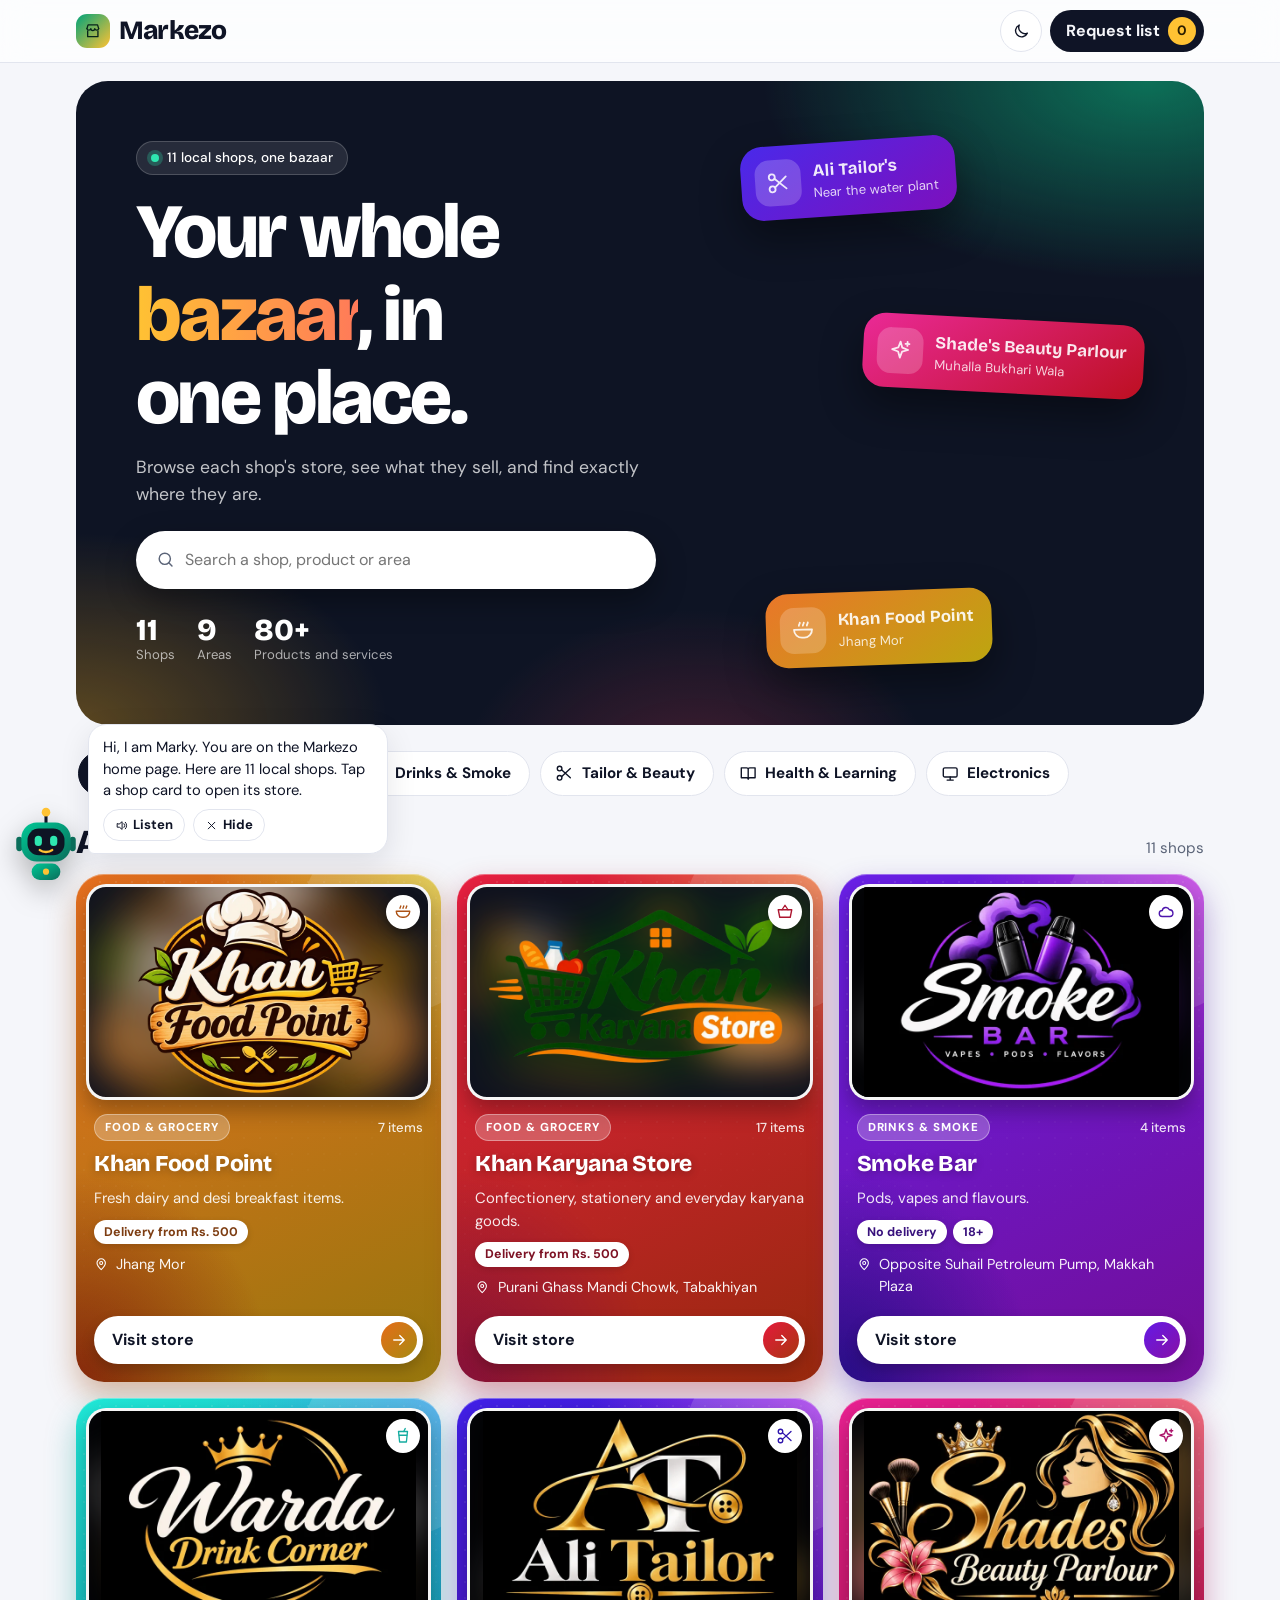
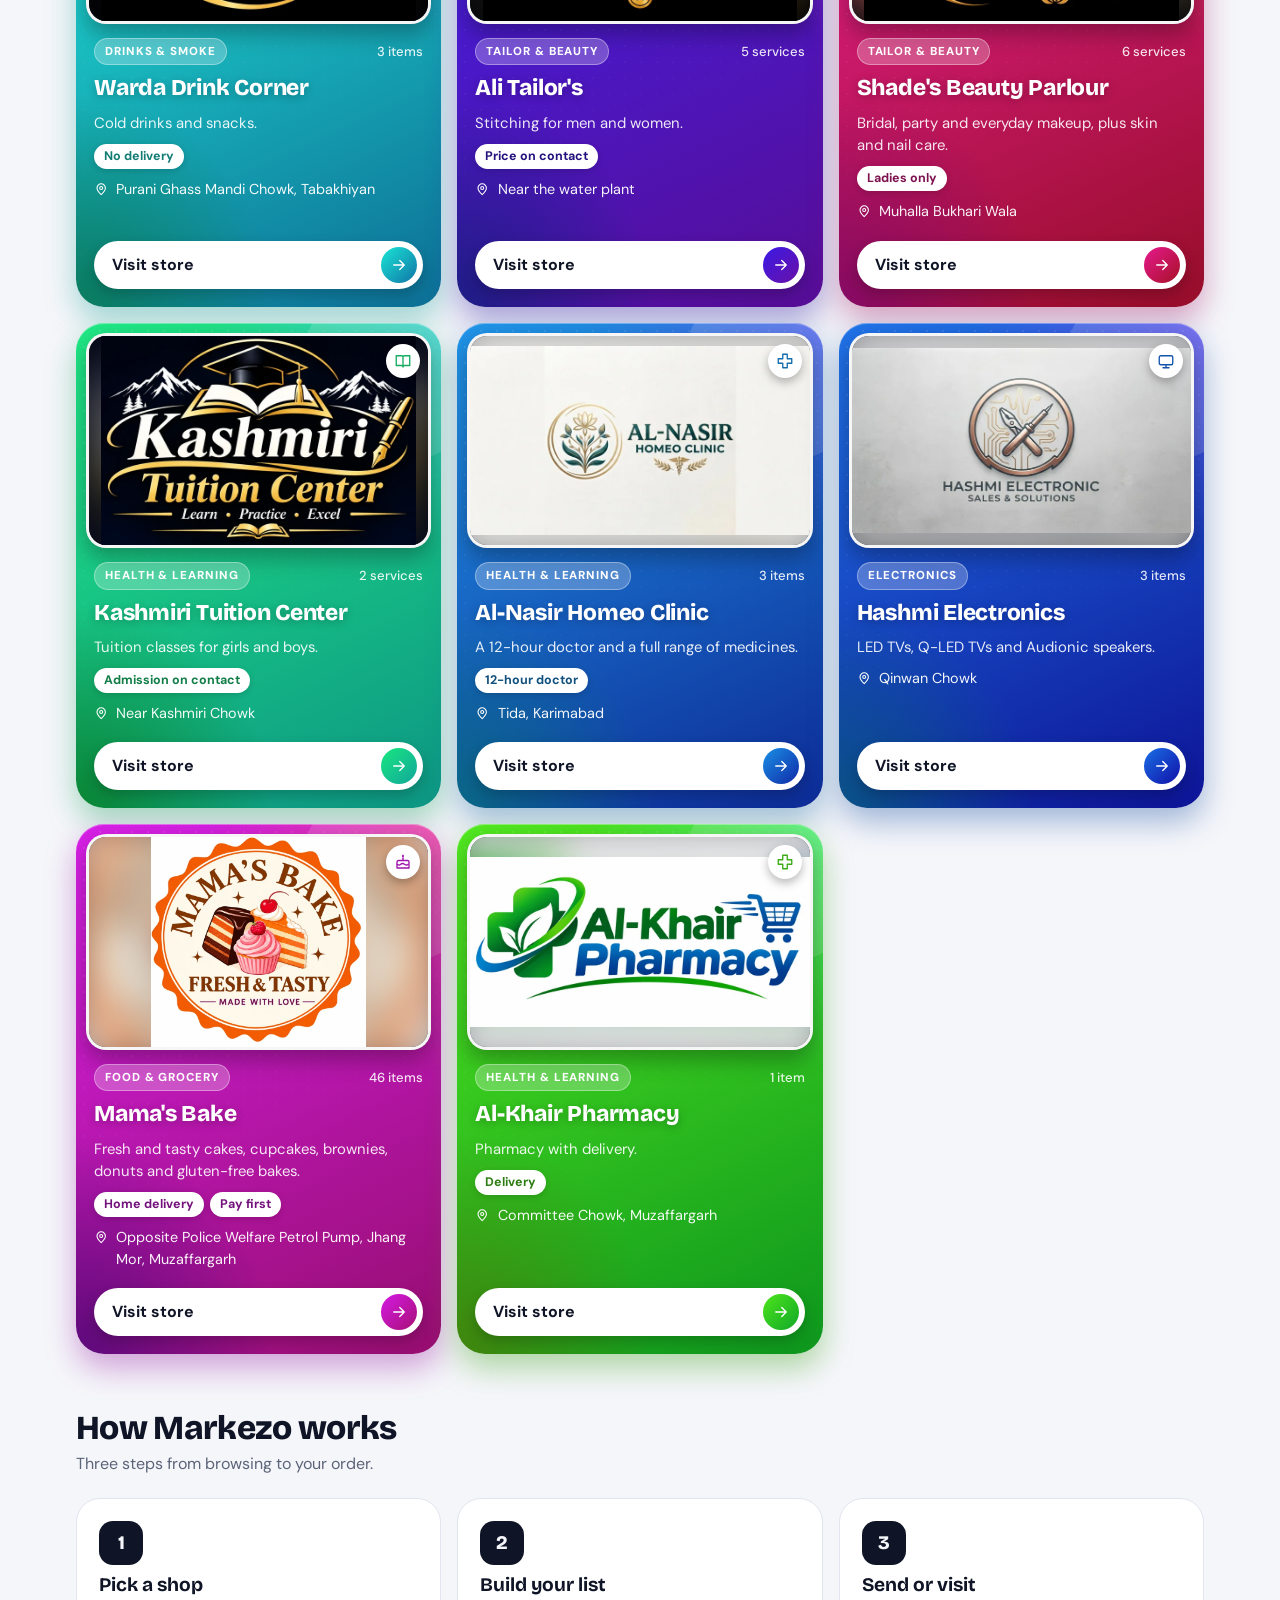
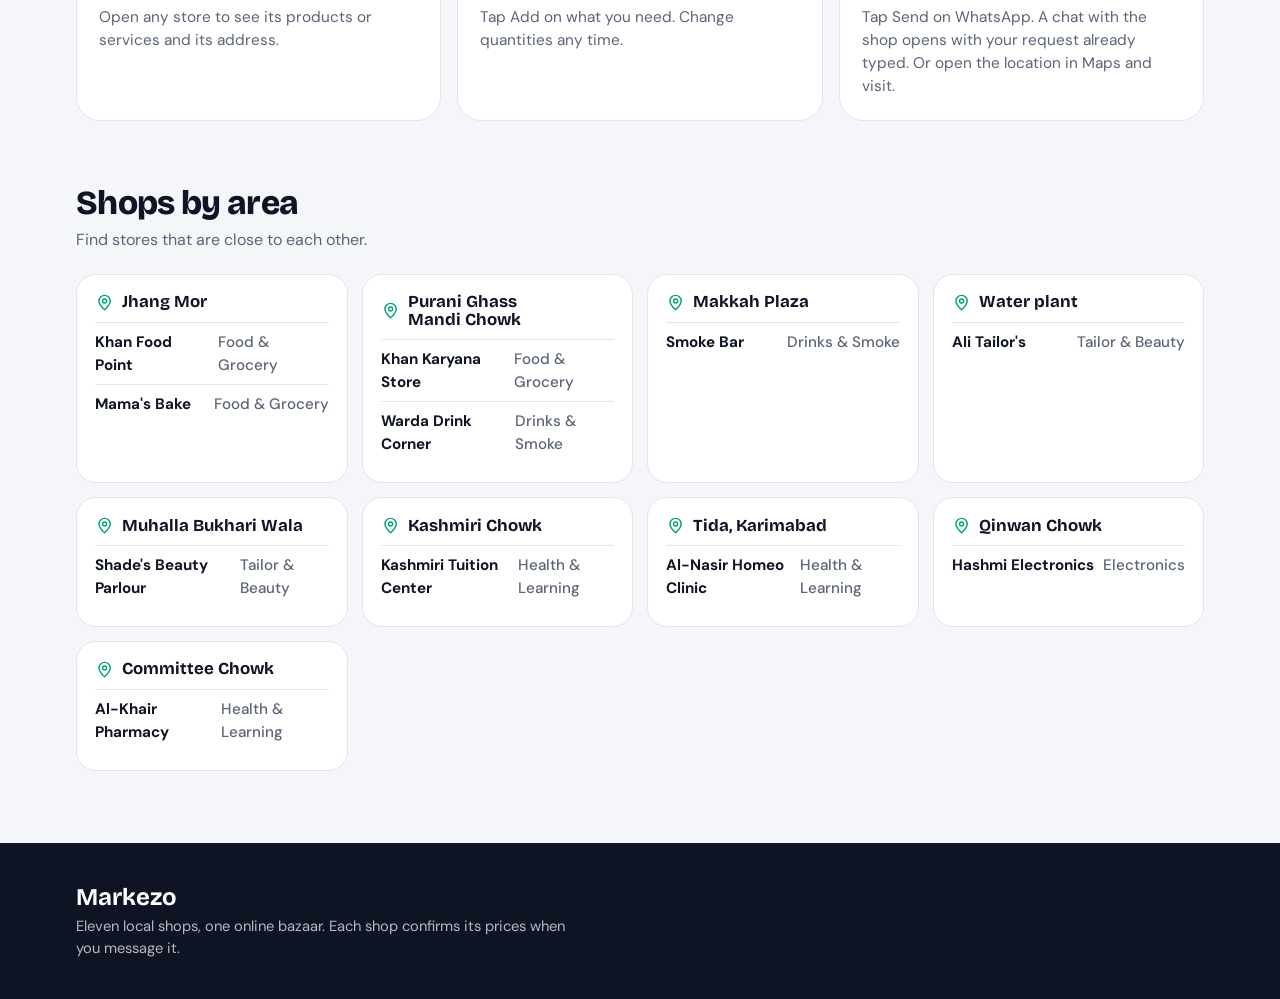
==== index.html @ c8332023 "Add files via upload" ====
<!doctype html>
<html lang="en">
<head>
<meta charset="utf-8">
<meta name="viewport" content="width=device-width, initial-scale=1, viewport-fit=cover">
<title>Markezo</title>
<meta name="description" content="Markezo: eleven local shops in one online bazaar. Browse each store, see products and location, and message the shop on WhatsApp.">
<link rel="icon" href="favicon.svg" type="image/svg+xml">
<link rel="icon" href="favicon-32.png" sizes="32x32" type="image/png">
<link rel="shortcut icon" href="favicon.ico">
<link rel="apple-touch-icon" href="apple-touch-icon.png">
<meta name="theme-color" content="#0E1424">
<link rel="preconnect" href="https://fonts.googleapis.com">
<link rel="preconnect" href="https://fonts.gstatic.com" crossorigin>
<link rel="stylesheet" href="https://fonts.googleapis.com/css2?family=Bricolage+Grotesque:opsz,wght@12..96,500;12..96,700;12..96,800&family=DM+Sans:wght@400;500;700&display=swap">
<link rel="stylesheet" href="style.css">
</head>
<body>
<div class="bar"><div class="wrap">
  <a class="logo" href="#home" aria-label="Markezo home"><span class="mk" id="logoIc"></span>Markezo</a>
  <div class="tools">
    <button class="ibtn" id="themeBtn" type="button" aria-label="Switch light or dark theme"></button>
    <button class="cartbtn" id="cartBtn" type="button" aria-label="Open request list"><span class="t">Request list</span><b id="cartCount">0</b></button>
  </div>
</div></div>

<main id="view"></main>

<footer><div class="wrap"><div><b>Markezo</b><p>Eleven local shops, one online bazaar. Each shop confirms its prices when you message it.</p></div></div></footer>

<button class="fab" id="fab" type="button" hidden>View request list <b id="fabCount">0</b></button>
<div class="toast" id="toast" hidden></div>
<div class="bot" id="bot" role="complementary" aria-label="Marky, the Markezo helper">
  <button class="botface" id="botFace" type="button" aria-label="Show or hide the helper">
    <svg viewBox="0 0 64 76" aria-hidden="true">
      <defs><linearGradient id="botg" x1="0" y1="0" x2="1" y2="1"><stop offset="0" stop-color="#00C896"/><stop offset="1" stop-color="#0B6E5B"/></linearGradient></defs>
      <line x1="32" y1="6" x2="32" y2="16" stroke="#0E1424" stroke-width="3" stroke-linecap="round"/>
      <circle class="bot-led" cx="32" cy="6" r="4.2" fill="#FFC233"/>
      <rect x="3" y="30" width="6" height="14" rx="3" fill="#0B6E5B"/>
      <rect x="55" y="30" width="6" height="14" rx="3" fill="#0B6E5B"/>
      <rect x="8" y="16" width="48" height="38" rx="15" fill="url(#botg)"/>
      <rect x="14" y="22" width="36" height="26" rx="11" fill="#0E1424"/>
      <rect class="bot-eye" x="21" y="29" width="7" height="10" rx="3.5" fill="#2EE6B0"/>
      <rect class="bot-eye" x="36" y="29" width="7" height="10" rx="3.5" fill="#2EE6B0"/>
      <path d="M26 43c3 2.4 9 2.4 12 0" fill="none" stroke="#FFC233" stroke-width="2.4" stroke-linecap="round"/>
      <rect x="18" y="56" width="28" height="16" rx="8" fill="url(#botg)"/>
      <circle cx="32" cy="64" r="3" fill="#FFC233"/>
    </svg>
  </button>
  <div class="bubble" id="botBubble">
    <p id="botText"></p>
    <div class="botacts" id="botActs"></div>
    <div class="botq">
      <div class="botchips" id="botChips"></div>
      <form class="botask" id="botForm"><input id="botQ" type="text" placeholder="Ask Marky a question..." autocomplete="off" enterkeyhint="send" aria-label="Ask Marky a question"><button type="submit">Ask</button></form>
    </div>
    <div class="botbtns"><button id="botListen" type="button" aria-label="Read this aloud"></button><button id="botHide" type="button" aria-label="Hide the helper"></button></div>
  </div>
</div>
<div id="veil" class="veil" hidden></div>
<aside id="panel" class="panel" hidden aria-label="Request list">
  <header><h2>Request list</h2><button class="ibtn" id="closeCart" type="button" aria-label="Close"></button></header>
  <p class="hint">Tap Send on WhatsApp to open a chat with the shop. Your request is already typed in the message.</p>
  <div class="list2" id="cartBody"></div>
</aside>

<script src="script.js"></script>
</body>
</html>
---- style.css ----
/* Base reset */
:root{color-scheme:light}
html,body{margin:0}
img{max-width:100%}
[hidden]{display:none!important}
/* Layout: glass top bar, dark hero panel with floating shop cards, icon category pills, bento grid of colour-coded shops, how-it-works strip, shops-by-area list. Shop pages: gradient banner, product cards, sticky location card with map art. */
:root{
  --bg:#F5F6FA; --surface:#FFFFFF; --fg:#0F1426; --muted:#5B6478; --line:#E2E5EE;
  --accent:#00A37A; --accent-fg:#FFFFFF; --mark:#FFC233; --mark-fg:#2A1E00; --ink:#0E1424;
  --glass:rgba(255,255,255,.72); --b-l:38%; --b-a:.14; --shadow:0 10px 30px rgba(15,20,38,.10);
  --display:"Bricolage Grotesque","Trebuchet MS",system-ui,sans-serif;
  --body:"DM Sans",system-ui,-apple-system,"Segoe UI",sans-serif;
}
@media (prefers-color-scheme: dark){
  :root:not([data-theme="light"]){
    --bg:#0A0F1C; --surface:#131A2C; --fg:#EEF1F8; --muted:#93A0B8; --line:#232C45;
    --accent:#2EE6B0; --accent-fg:#03231A; --glass:rgba(19,26,44,.72); --b-l:72%; --b-a:.2; --shadow:0 10px 30px rgba(0,0,0,.35); color-scheme:dark;
  }
}
:root[data-theme="dark"]{
  --bg:#0A0F1C; --surface:#131A2C; --fg:#EEF1F8; --muted:#93A0B8; --line:#232C45;
  --accent:#2EE6B0; --accent-fg:#03231A; --glass:rgba(19,26,44,.72); --b-l:72%; --b-a:.2; --shadow:0 10px 30px rgba(0,0,0,.35); color-scheme:dark;
}
*{box-sizing:border-box}
body{background:var(--bg);color:var(--fg);font-family:var(--body);font-size:16px;line-height:1.5}
body::before{content:"";position:fixed;inset:0 0 auto;height:env(safe-area-inset-top,0px);background:var(--surface);z-index:60}
a{color:inherit}
button{font:inherit;color:inherit;cursor:pointer}
:focus-visible{outline:3px solid var(--mark);outline-offset:2px}
h1,h2,h3{font-family:var(--display);line-height:1.08;margin:0;text-wrap:balance}
.wrap{max-width:1160px;margin:0 auto;padding-left:max(16px,env(safe-area-inset-left,0px));padding-right:max(16px,env(safe-area-inset-right,0px))}
svg.i{width:1em;height:1em;stroke:currentColor;fill:none;stroke-width:1.8;stroke-linecap:round;stroke-linejoin:round;flex:none}

/* top bar */
.bar{position:sticky;top:env(safe-area-inset-top,0px);z-index:50;background:var(--glass);backdrop-filter:blur(14px);-webkit-backdrop-filter:blur(14px);border-bottom:1px solid var(--line)}
.bar .wrap{display:flex;align-items:center;justify-content:space-between;gap:10px;padding-block:10px}
.logo{font-family:var(--display);font-weight:800;font-size:1.65rem;letter-spacing:-.03em;text-decoration:none;display:flex;align-items:center;gap:9px}
.logo .mk{width:34px;height:34px;border-radius:11px;background:linear-gradient(135deg,var(--accent),var(--mark));display:grid;place-items:center;color:#06231B;font-size:1.1rem}
.tools{display:flex;gap:8px;align-items:center}
.ibtn{width:42px;height:42px;border-radius:50%;border:1px solid var(--line);background:var(--surface);display:grid;place-items:center;font-size:1.15rem}
.cartbtn{display:flex;align-items:center;gap:8px;border:0;background:var(--fg);color:var(--bg);border-radius:999px;padding:0 8px 0 16px;height:42px;font-weight:700}
.cartbtn b{min-width:28px;height:28px;border-radius:99px;background:var(--mark);color:var(--mark-fg);display:inline-grid;place-items:center;font-size:.85rem;padding:0 7px}

/* hero */
.hero{margin-top:18px;border-radius:32px;color:#fff;position:relative;overflow:hidden;
  background:radial-gradient(620px 320px at 95% 0%,hsl(160 90% 42% / .5),transparent 62%),radial-gradient(520px 320px at 0% 100%,hsl(40 100% 55% / .32),transparent 60%),radial-gradient(400px 300px at 55% 110%,hsl(350 90% 60% / .25),transparent 60%),var(--ink);
  display:grid;grid-template-columns:1.15fr .85fr;gap:20px;padding:clamp(26px,5vw,60px)}
.hero>*{min-width:0}
.eyebrow{display:inline-flex;align-items:center;gap:8px;background:rgba(255,255,255,.1);border:1px solid rgba(255,255,255,.18);border-radius:999px;padding:6px 14px;font-size:.85rem;font-weight:500}
.eyebrow i{width:8px;height:8px;border-radius:50%;background:#2EE6B0;box-shadow:0 0 0 4px rgba(46,230,176,.25)}
.hero h1{font-size:clamp(2.5rem,6.4vw,4.8rem);font-weight:800;letter-spacing:-.035em;margin:16px 0 14px}
.hero h1 em{font-style:normal;background:linear-gradient(90deg,#FFC233,#FF7A59);-webkit-background-clip:text;background-clip:text;color:transparent}
.hero p{color:rgba(255,255,255,.75);max-width:44ch;font-size:1.1rem;margin:0 0 24px}
.search{display:flex;align-items:center;gap:10px;background:#fff;color:#0F1426;border-radius:999px;padding:6px 6px 6px 20px;max-width:520px;box-shadow:0 12px 30px rgba(0,0,0,.35)}
.search svg{font-size:1.2rem;color:#5B6478}
.search input{flex:1;min-width:0;border:0;outline:0;font:inherit;background:transparent;color:#0F1426;padding:11px 0}
.search input:focus-visible{outline:none}
.search:focus-within{outline:3px solid var(--mark)}
.stats{display:flex;flex-wrap:wrap;gap:22px;margin-top:26px}
.stats div{display:flex;flex-direction:column}
.stats b{font-family:var(--display);font-size:1.9rem;font-weight:800;line-height:1}
.stats span{font-size:.82rem;color:rgba(255,255,255,.65)}
.stack{position:relative;min-height:300px}
.mini{position:absolute;display:flex;align-items:center;gap:12px;padding:14px 18px 14px 14px;border-radius:22px;color:#fff;text-decoration:none;box-shadow:0 18px 40px rgba(0,0,0,.4);animation:float 6s ease-in-out infinite;width:max-content;max-width:100%}
.mini .ic{width:46px;height:46px;border-radius:14px;background:rgba(255,255,255,.22);display:grid;place-items:center;font-size:1.5rem}
.mini b{display:block;font-family:var(--display);font-size:1.05rem}
.mini span{font-size:.82rem;opacity:.9}
.mini:nth-child(1){top:0;left:4%;transform:rotate(-4deg)}
.mini:nth-child(2){top:34%;right:0;transform:rotate(3deg);animation-delay:-2s}
.mini:nth-child(3){bottom:0;left:10%;transform:rotate(-2deg);animation-delay:-4s}
@keyframes float{50%{translate:0 -10px}}

/* categories */
.cats{display:flex;gap:10px;overflow-x:auto;padding:26px 2px 6px;scrollbar-width:none}
.cats::-webkit-scrollbar{display:none}
.chip{flex:none;display:flex;align-items:center;gap:8px;border:1px solid var(--line);background:var(--surface);border-radius:999px;padding:10px 18px 10px 14px;font-weight:700;font-size:.95rem}
.chip svg{font-size:1.15rem}
.chip[aria-pressed="true"]{background:var(--fg);color:var(--bg);border-color:var(--fg)}
.head{display:flex;align-items:baseline;justify-content:space-between;gap:12px;margin:22px 0 14px}
.head h2{font-size:clamp(1.5rem,3.4vw,2.1rem);font-weight:800;letter-spacing:-.02em}
.count{color:var(--muted);font-size:.95rem}

/* shop cards */
.sg{--c1:hsl(var(--h) 82% 54%);--c2:hsl(calc(var(--h) + 28) 85% 40%)}
.grid{display:grid;grid-template-columns:repeat(3,1fr);gap:16px;grid-auto-flow:dense}
.gh{grid-column:1/-1;font-size:1.25rem;font-weight:800;letter-spacing:-.01em;margin:12px 0 0}
.card{position:relative;overflow:hidden;border-radius:26px;padding:22px;color:#fff;text-decoration:none;background:linear-gradient(145deg,var(--c1),var(--c2));display:flex;flex-direction:column;gap:14px;min-width:0;transition:transform .2s,box-shadow .2s;box-shadow:var(--shadow)}
.card::after{content:"";position:absolute;right:-50px;top:-50px;width:190px;height:190px;border-radius:50%;background:rgba(255,255,255,.14)}
.card:hover{transform:translateY(-5px) rotate(-.4deg);box-shadow:0 22px 44px rgba(15,20,38,.28)}
.card.big{grid-column:span 2;flex-direction:row;align-items:stretch}
.card.big .lg{width:46%;aspect-ratio:auto;min-height:190px}
.lg{position:relative;z-index:1;aspect-ratio:3/2;border-radius:18px;overflow:hidden;background:#10131f;display:grid;place-items:center;font-size:2.4rem;color:#fff;flex:none;box-shadow:0 8px 20px rgba(0,0,0,.22)}
.lg img,.sh .big img{position:absolute;inset:0;width:100%;height:100%;object-fit:cover;display:block}
.contain{background:#fff!important}
.contain img{object-fit:contain!important;padding:8px}
.contain .fb{display:none}
.cb{display:flex;flex-direction:column;gap:8px;position:relative;z-index:1;min-width:0;flex:1}
.card .ic{width:58px;height:58px;border-radius:18px;background:rgba(255,255,255,.22);display:grid;place-items:center;font-size:1.9rem;position:relative;z-index:1}
.card .tag{font-size:.74rem;letter-spacing:.1em;text-transform:uppercase;font-weight:700;opacity:.85;margin-top:auto}
.card h3{font-size:1.45rem;font-weight:800;letter-spacing:-.01em}
.card .where{display:flex;align-items:center;gap:6px;font-size:.9rem;opacity:.92}
.card .go{position:absolute;right:18px;bottom:18px;width:42px;height:42px;border-radius:50%;background:#fff;color:#0F1426;display:grid;place-items:center;font-size:1.15rem;transition:transform .2s}
.card:hover .go{transform:translateX(4px)}
.card .pv{display:flex;flex-wrap:wrap;gap:6px;position:relative;z-index:1;padding-right:52px}
.card .pv span{background:rgba(255,255,255,.2);border-radius:999px;padding:3px 11px;font-size:.82rem;font-weight:500}
.empty{color:var(--muted);padding:24px 0;grid-column:1/-1}

/* sections */
.sec{padding-block:56px 8px}
.sec>h2{font-size:clamp(1.5rem,3.4vw,2.1rem);font-weight:800;letter-spacing:-.02em;margin-bottom:6px}
.sec>p{color:var(--muted);margin:0 0 22px;max-width:56ch}
.steps{display:grid;grid-template-columns:repeat(3,1fr);gap:16px}
.stp{background:var(--surface);border:1px solid var(--line);border-radius:24px;padding:22px;display:flex;flex-direction:column;gap:10px}
.stp .n{width:44px;height:44px;border-radius:14px;background:var(--fg);color:var(--bg);display:grid;place-items:center;font-family:var(--display);font-weight:800;font-size:1.2rem}
.stp h3{font-size:1.2rem}
.stp p{margin:0;color:var(--muted);font-size:.96rem}
.areas{display:grid;grid-template-columns:repeat(auto-fill,minmax(260px,1fr));gap:14px}
.area{background:var(--surface);border:1px solid var(--line);border-radius:20px;padding:18px;min-width:0}
.area h3{font-size:1.05rem;display:flex;align-items:center;gap:8px;margin-bottom:10px}
.area h3 svg{color:var(--accent);font-size:1.2rem}
.area a{display:flex;justify-content:space-between;gap:8px;padding:8px 0;border-top:1px solid var(--line);text-decoration:none;font-weight:700;font-size:.95rem}
.area a span{color:var(--muted);font-weight:500}
footer{margin-top:64px;background:var(--ink);color:rgba(255,255,255,.7);padding-block:36px calc(40px + env(safe-area-inset-bottom,0px))}
footer .wrap{display:flex;flex-wrap:wrap;gap:12px 40px;justify-content:space-between;align-items:center}
footer b{font-family:var(--display);font-size:1.5rem;color:#fff}
footer p{margin:0;max-width:50ch;font-size:.92rem}

/* shop page */
.crumb{display:inline-flex;align-items:center;gap:6px;margin:18px 0 12px;font-weight:700;text-decoration:none;color:var(--muted)}
.crumb:hover{color:var(--fg)}
.sh{border-radius:32px;color:#fff;padding:clamp(24px,4vw,44px);display:flex;gap:24px;align-items:center;flex-wrap:wrap;position:relative;overflow:hidden;background:linear-gradient(135deg,var(--c1),var(--c2))}
.sh::after{content:"";position:absolute;right:-70px;top:-90px;width:320px;height:320px;border-radius:50%;background:rgba(255,255,255,.14)}
.sh .big{width:min(100%,270px);aspect-ratio:3/2;border-radius:22px;overflow:hidden;background:#10131f;color:#fff;display:grid;place-items:center;font-size:3.2rem;position:relative;z-index:1;flex:none;box-shadow:0 14px 30px rgba(0,0,0,.3)}
.sh>div{position:relative;z-index:1;min-width:0}
.sh .tag{font-size:.78rem;letter-spacing:.1em;text-transform:uppercase;font-weight:700;opacity:.9}
.sh h1{font-size:clamp(2rem,5.4vw,3.4rem);font-weight:800;letter-spacing:-.03em;margin:4px 0 8px}
.sh p{margin:0;max-width:48ch;opacity:.95;font-size:1.08rem}
.pills{display:flex;flex-wrap:wrap;gap:8px;margin-top:16px}
.pills span{display:inline-flex;align-items:center;gap:6px;background:rgba(255,255,255,.2);border-radius:999px;padding:6px 14px;font-size:.88rem;font-weight:500}
.layout{display:grid;grid-template-columns:1fr 340px;gap:24px;padding-block:26px 8px;align-items:start}
.layout>*{min-width:0}
.sec2{font-size:1.5rem;font-weight:800;letter-spacing:-.02em;margin-bottom:14px}
.note{display:flex;gap:10px;align-items:center;background:var(--mark);color:var(--mark-fg);border-radius:16px;padding:12px 16px;margin-bottom:18px;font-weight:700}
.plist{display:grid;grid-template-columns:repeat(auto-fill,minmax(230px,1fr));gap:14px}
.prod{background:var(--surface);border:1px solid var(--line);border-radius:22px;padding:16px;display:flex;flex-direction:column;gap:14px;justify-content:space-between;transition:transform .18s,border-color .18s}
.prod:hover{transform:translateY(-3px);border-color:var(--c1)}
.prod .top{display:flex;gap:12px;align-items:flex-start}
.prod .b{width:48px;height:48px;border-radius:15px;flex:none;display:grid;place-items:center;font-size:1.5rem;background:hsl(var(--h) 85% 55% / var(--b-a));color:hsl(var(--h) 70% var(--b-l))}
.prod h3{font-size:1.08rem;font-weight:700}
.prod small{color:var(--muted);display:block;margin-top:2px;font-size:.88rem}
.add{border:0;background:var(--fg);color:var(--bg);border-radius:12px;padding:10px 14px;font-weight:700;display:flex;align-items:center;justify-content:center;gap:6px}
.add:hover{background:var(--accent);color:var(--accent-fg)}
.step{display:flex;align-items:center;justify-content:space-between;background:var(--accent);color:var(--accent-fg);border-radius:12px;overflow:hidden}
.step button{border:0;background:transparent;width:46px;height:40px;font-size:1.3rem;font-weight:700;color:inherit}
.step span{font-weight:800;font-variant-numeric:tabular-nums}
.loc{background:var(--surface);border:1px solid var(--line);border-radius:26px;overflow:hidden;position:sticky;top:calc(env(safe-area-inset-top,0px) + 76px)}
.map{height:150px;background:linear-gradient(135deg,var(--c1),var(--c2));color:rgba(255,255,255,.55);position:relative}
.map svg{width:100%;height:100%;display:block}
.pin{position:absolute;left:50%;top:50%;translate:-50% -72%;width:44px;height:44px;border-radius:50% 50% 50% 0;rotate:-45deg;background:#fff;display:grid;place-items:center;box-shadow:0 8px 18px rgba(0,0,0,.3)}
.pin i{rotate:45deg;width:14px;height:14px;border-radius:50%;background:var(--c2);display:block}
.loc .in{padding:18px}
.loc h2{font-size:1.2rem;font-weight:800;margin-bottom:6px}
.addr{font-size:1.05rem;margin:0 0 14px;color:var(--muted)}
.btns{display:flex;flex-wrap:wrap;gap:8px}
.btn{border:1.5px solid var(--line);background:transparent;border-radius:12px;padding:10px 14px;font-weight:700;text-decoration:none;font-size:.93rem;display:inline-flex;align-items:center;gap:6px}
.btn.pri{background:var(--accent);border-color:var(--accent);color:var(--accent-fg)}
.near{margin-top:16px;padding-top:12px;border-top:1px solid var(--line);font-size:.9rem;color:var(--muted)}
.near a{display:block;padding:5px 0;font-weight:700;color:var(--fg)}
.facts{display:grid;gap:10px;margin-bottom:20px}
.fact{display:flex;gap:12px;align-items:center;background:var(--surface);border:1px solid var(--line);border-radius:16px;padding:12px 14px}
.fact .fi{width:38px;height:38px;border-radius:12px;flex:none;display:grid;place-items:center;font-size:1.2rem;background:hsl(var(--h) 85% 55% / var(--b-a));color:hsl(var(--h) 70% var(--b-l))}
.fact p{margin:0;font-weight:500}
.rates{background:var(--surface);border:1px solid var(--line);border-radius:18px;padding:14px 16px;margin-bottom:20px}
.rates h3{font-size:1.1rem;margin-bottom:6px}
.rr{display:flex;justify-content:space-between;gap:10px;padding:9px 0;border-top:1px solid var(--line);font-weight:700}
.rr span:last-child{color:var(--accent)}
.contact{margin-top:16px;padding-top:14px;border-top:1px solid var(--line)}
.contact h2{font-size:1.2rem;font-weight:800;margin-bottom:6px}
.num{font-family:var(--display);font-size:1.6rem;font-weight:800;letter-spacing:.01em;margin:0 0 12px}
.btn.wa{background:#1FAF5A;border-color:#1FAF5A;color:#fff}
.wabig{margin-top:18px;display:inline-flex;align-items:center;gap:8px;background:#fff;color:#0F1426;border-radius:999px;padding:12px 22px;font-weight:800;text-decoration:none;box-shadow:0 10px 24px rgba(0,0,0,.25)}
.wabig svg{color:#1FAF5A;font-size:1.2rem}
.bd{display:flex;flex-wrap:wrap;gap:6px;padding-right:52px}
.bd span{background:#fff;color:#0F1426;border-radius:999px;padding:3px 10px;font-size:.78rem;font-weight:700}

/* Home page store cards: clean white card, whole logo visible, clear Visit button */
.grid .card{background:var(--surface);color:var(--fg);padding:0;gap:0;border:1px solid var(--line);border-radius:22px;box-shadow:none}
.grid .card::after{display:none}
.grid .card:hover{transform:translateY(-4px);border-color:hsl(var(--h) 70% 50%);box-shadow:0 16px 36px rgba(15,20,38,.14)}
.lg2{position:relative;aspect-ratio:16/10;overflow:hidden;background:#10131f}
.lg2::before{content:"";position:absolute;inset:-24px;background:var(--logo) center/cover;filter:blur(22px) saturate(1.1);opacity:.9}
.lg2 img{position:relative;width:100%;height:100%;object-fit:contain;display:block}
.cbody{display:flex;flex-direction:column;gap:9px;padding:16px 18px 18px;flex:1;min-width:0}
.crow{display:flex;justify-content:space-between;align-items:center;gap:8px}
.ccat{font-size:.72rem;font-weight:800;letter-spacing:.08em;text-transform:uppercase;color:hsl(var(--h) 65% var(--b-l));background:hsl(var(--h) 85% 55% / var(--b-a));padding:4px 10px;border-radius:999px}
.cn{font-size:.82rem;color:var(--muted);font-weight:500}
.grid .card h3{font-size:1.3rem;font-weight:800;letter-spacing:-.01em}
.cdesc{margin:0;color:var(--muted);font-size:.93rem;display:-webkit-box;-webkit-line-clamp:2;-webkit-box-orient:vertical;overflow:hidden}
.ctags{display:flex;flex-wrap:wrap;gap:6px}
.ctags span{border:1px solid var(--line);border-radius:999px;padding:3px 10px;font-size:.78rem;font-weight:700}
.cloc{display:flex;gap:8px;align-items:flex-start;color:var(--muted);font-size:.9rem;margin-bottom:8px}
.cloc svg{margin-top:3px;color:hsl(var(--h) 65% var(--b-l))}
.visit{margin-top:auto;display:flex;justify-content:space-between;align-items:center;background:var(--fg);color:var(--bg);border-radius:12px;padding:11px 16px;font-weight:700}
.grid .card:hover .visit{background:hsl(var(--h) 70% 42%);color:#fff}

/* Colourful version: each store card uses its own colour, with a clear framed logo and a white button */
.grid .card{background:linear-gradient(150deg,hsl(var(--h) 78% 46%),hsl(calc(var(--h) + 18) 80% 34%));color:#fff;border:0;padding:12px;box-shadow:0 12px 28px hsl(var(--h) 70% 38% / .35)}
.grid .card::after{display:block}
.grid .card:hover{border-color:transparent;box-shadow:0 20px 40px hsl(var(--h) 70% 38% / .5)}
.lg2{border-radius:16px;z-index:1;box-shadow:0 8px 20px rgba(0,0,0,.28)}
.cbody{padding:14px 8px 8px;position:relative;z-index:1}
.ccat{color:#fff;background:rgba(255,255,255,.22)}
.cn{color:rgba(255,255,255,.88)}
.cdesc{color:rgba(255,255,255,.9)}
.ctags span{border:0;background:#fff;color:#0F1426}
.cloc{color:rgba(255,255,255,.95)}
.cloc svg{color:#fff}
.visit{background:#fff;color:#0F1426}
.grid .card:hover .visit{background:#0F1426;color:#fff}

/* Extra polish for home cards: glow, dotted pattern, framed logo, icon badge, round arrow button */
.grid .card{padding:10px;border-radius:28px;isolation:isolate;animation:cardin .55s backwards;
  background:radial-gradient(110% 80% at 100% 0%,hsl(calc(var(--h) + 45) 95% 66% / .6),transparent 58%),radial-gradient(90% 70% at 0% 100%,hsl(calc(var(--h) - 25) 90% 24% / .7),transparent 60%),linear-gradient(155deg,hsl(var(--h) 82% 52%),hsl(calc(var(--h) + 22) 84% 32%));
  box-shadow:0 14px 30px hsl(var(--h) 75% 36% / .38),inset 0 1px 0 rgba(255,255,255,.35)}
.grid .card::before{content:"";position:absolute;inset:0;background:radial-gradient(rgba(255,255,255,.2) 1.2px,transparent 1.5px) 0 0/16px 16px;opacity:.55;z-index:0;pointer-events:none;-webkit-mask-image:linear-gradient(160deg,#000,transparent 70%);mask-image:linear-gradient(160deg,#000,transparent 70%)}
.grid .card:hover{transform:translateY(-7px) rotate(-.5deg);box-shadow:0 24px 44px hsl(var(--h) 75% 36% / .55),inset 0 1px 0 rgba(255,255,255,.4)}
.lg2{border:3px solid rgba(255,255,255,.96);border-radius:20px;box-shadow:0 10px 22px rgba(0,0,0,.3)}
.cbadge{position:absolute;right:8px;top:8px;width:34px;height:34px;border-radius:50%;background:#fff;color:hsl(var(--h) 78% 38%);display:grid;place-items:center;z-index:2;box-shadow:0 4px 10px rgba(0,0,0,.28)}
.cbadge svg{width:18px;height:18px}
.cbody{gap:10px}
.ccat{background:rgba(255,255,255,.25);border:1px solid rgba(255,255,255,.35);backdrop-filter:blur(4px)}
.grid .card h3{font-size:1.42rem;line-height:1.15;text-shadow:0 2px 8px rgba(0,0,0,.25)}
.ctags span{background:#fff;color:hsl(var(--h) 75% 28%);box-shadow:0 2px 6px rgba(0,0,0,.15)}
.visit{border-radius:999px;padding:6px 6px 6px 18px;box-shadow:0 6px 14px rgba(0,0,0,.2)}
.visit .va{width:36px;height:36px;border-radius:50%;background:linear-gradient(135deg,hsl(var(--h) 80% 50%),hsl(calc(var(--h) + 25) 82% 36%));color:#fff;display:grid;place-items:center;font-style:normal;transition:transform .2s}
.visit .va svg{width:18px;height:18px}
.grid .card:hover .visit{background:#fff;color:#0F1426}
.grid .card:hover .visit .va{transform:translateX(4px)}
@keyframes cardin{from{opacity:0;transform:translateY(16px) scale(.97)}to{opacity:1;transform:none}}
.grid .card:nth-child(2){animation-delay:.05s}.grid .card:nth-child(3){animation-delay:.1s}.grid .card:nth-child(4){animation-delay:.15s}.grid .card:nth-child(5){animation-delay:.2s}.grid .card:nth-child(6){animation-delay:.25s}.grid .card:nth-child(7){animation-delay:.3s}.grid .card:nth-child(8){animation-delay:.35s}.grid .card:nth-child(n+9){animation-delay:.4s}
@media (prefers-reduced-motion:reduce){.grid .card{animation:none}}

/* Floating robot helper that describes the page being viewed */
.bot{position:fixed;left:max(12px,env(safe-area-inset-left,0px));bottom:calc(16px + env(safe-area-inset-bottom,0px));z-index:35;width:68px;height:78px}
.botface{border:0;background:transparent;padding:0;width:68px;height:78px;display:block;cursor:grab;touch-action:none;user-select:none;-webkit-user-select:none;filter:drop-shadow(0 10px 14px rgba(0,0,0,.28))}
.bot.drag .botface{cursor:grabbing}
.bot.drag .botface svg{animation:none;transform:scale(1.08)}
.bot.right .bubble{left:auto;right:calc(100% + 8px);border-radius:18px 18px 6px 18px}
.bot.low .bubble{bottom:auto;top:0}
.botface svg{width:100%;height:100%;display:block;animation:botfloat 4s ease-in-out infinite}
.bubble{background:var(--surface);color:var(--fg);border:1px solid var(--line);border-radius:18px 18px 18px 6px;padding:12px 14px;max-width:min(300px,calc(100vw - 110px));max-height:46vh;overflow:auto;box-shadow:var(--shadow);position:absolute;left:calc(100% + 8px);bottom:30px;width:max-content}
.bubble p{margin:0;font-size:.92rem;line-height:1.45}
.botbtns{display:flex;gap:8px;margin-top:8px}
.botbtns button{border:1px solid var(--line);background:transparent;border-radius:999px;padding:5px 11px;font-size:.82rem;font-weight:700;display:inline-flex;align-items:center;gap:5px}
.bot.quiet .bubble{display:none}
.botacts{display:flex;flex-wrap:wrap;gap:6px;margin-top:8px}
.botacts:empty{display:none}
.botacts a{border-radius:999px;padding:6px 12px;background:#0B6E5B;color:#fff;font-size:.82rem;font-weight:700;text-decoration:none}
.botq{display:none;margin-top:10px}
.bot.ask .botq{display:block}
.bot.ask .bubble{width:min(310px,calc(100vw - 110px))}
.botchips{display:flex;flex-wrap:wrap;gap:6px;margin-bottom:8px}
.botchips button{border:1px solid var(--line);background:transparent;color:inherit;border-radius:999px;padding:4px 10px;font-size:.78rem}
.botask{display:flex;gap:6px}
.botask input{flex:1;min-width:0;border:1px solid var(--line);background:var(--bg,#fff);color:var(--fg);border-radius:12px;padding:9px 11px;font:inherit;font-size:16px}
.botask button{border:0;border-radius:12px;padding:0 14px;font-weight:700;background:#0B6E5B;color:#fff}
.bubble.pop{animation:botpop .35s ease-out}
@keyframes botpop{from{opacity:0;transform:translateY(8px) scale(.96)}to{opacity:1;transform:none}}
@keyframes botfloat{50%{transform:translateY(-8px)}}
.bot-eye{transform-box:fill-box;transform-origin:center;animation:botblink 5s infinite}
@keyframes botblink{0%,92%,100%{transform:scaleY(1)}96%{transform:scaleY(.1)}}
.bot-led{animation:botled 1.6s ease-in-out infinite}
@keyframes botled{50%{opacity:.35}}
@media (max-width:900px){.bot{bottom:calc(86px + env(safe-area-inset-bottom,0px))}}
@media (max-width:560px){.bot,.botface{width:56px;height:64px}.bubble{bottom:24px}}
@media (prefers-reduced-motion:reduce){.botface svg,.bot-eye,.bot-led,.bubble.pop{animation:none}}

/* request list */
.veil{position:fixed;inset:0;background:rgba(5,8,18,.55);z-index:70;backdrop-filter:blur(3px)}
.panel{position:fixed;top:0;right:0;bottom:0;width:min(450px,100%);background:var(--surface);z-index:80;display:flex;flex-direction:column;
  padding:calc(18px + env(safe-area-inset-top,0px)) max(18px,env(safe-area-inset-right,0px)) calc(18px + env(safe-area-inset-bottom,0px)) 18px;box-shadow:-10px 0 40px rgba(0,0,0,.3)}
.panel header{display:flex;justify-content:space-between;align-items:center;margin-bottom:6px}
.panel h2{font-size:1.5rem;font-weight:800}
.hint{color:var(--muted);font-size:.9rem;margin:0 0 14px}
.list2{overflow:auto;flex:1;display:flex;flex-direction:column;gap:14px}
.grp{border:1px solid var(--line);border-radius:20px;padding:14px;background:var(--bg)}
.grp h3{font-size:1.05rem;margin-bottom:6px}
.row{display:flex;justify-content:space-between;align-items:center;gap:10px;padding:6px 0}
.row .step{width:112px}
.row .step button{width:36px;height:34px}
.grp textarea{width:100%;margin-top:8px;font:inherit;font-size:.9rem;padding:8px;border:1px solid var(--line);border-radius:10px;background:var(--surface);color:var(--fg);min-height:90px}
.fab{position:fixed;left:50%;translate:-50% 0;bottom:calc(18px + env(safe-area-inset-bottom,0px));z-index:40;border:0;background:var(--fg);color:var(--bg);border-radius:999px;padding:0 10px 0 20px;height:54px;display:flex;align-items:center;gap:12px;font-weight:700;box-shadow:0 14px 34px rgba(0,0,0,.35)}
.fab b{min-width:34px;height:34px;border-radius:99px;background:var(--mark);color:var(--mark-fg);display:grid;place-items:center;padding:0 9px}
.toast{position:fixed;left:50%;translate:-50% 0;bottom:calc(86px + env(safe-area-inset-bottom,0px));background:var(--accent);color:var(--accent-fg);padding:9px 18px;border-radius:999px;font-weight:700;z-index:45;box-shadow:var(--shadow)}

@media (max-width:900px){
  .hero{grid-template-columns:1fr}
  .stack{display:none}
  .grid{grid-template-columns:repeat(2,1fr)}
  .steps{grid-template-columns:1fr}
  .layout{grid-template-columns:1fr}
  .loc{position:static;order:-1}
}
@media (max-width:560px){
  .grid{grid-template-columns:1fr}
  .card.big{grid-column:auto;flex-direction:column}
  .card.big .lg{width:100%;aspect-ratio:3/2;min-height:0}
  .hero{border-radius:26px}
  .cartbtn span.t{display:none}
  .cartbtn{padding:0 8px}
}
@media (prefers-reduced-motion:reduce){.mini{animation:none}.card,.prod,.go{transition:none}.card:hover{transform:none}}
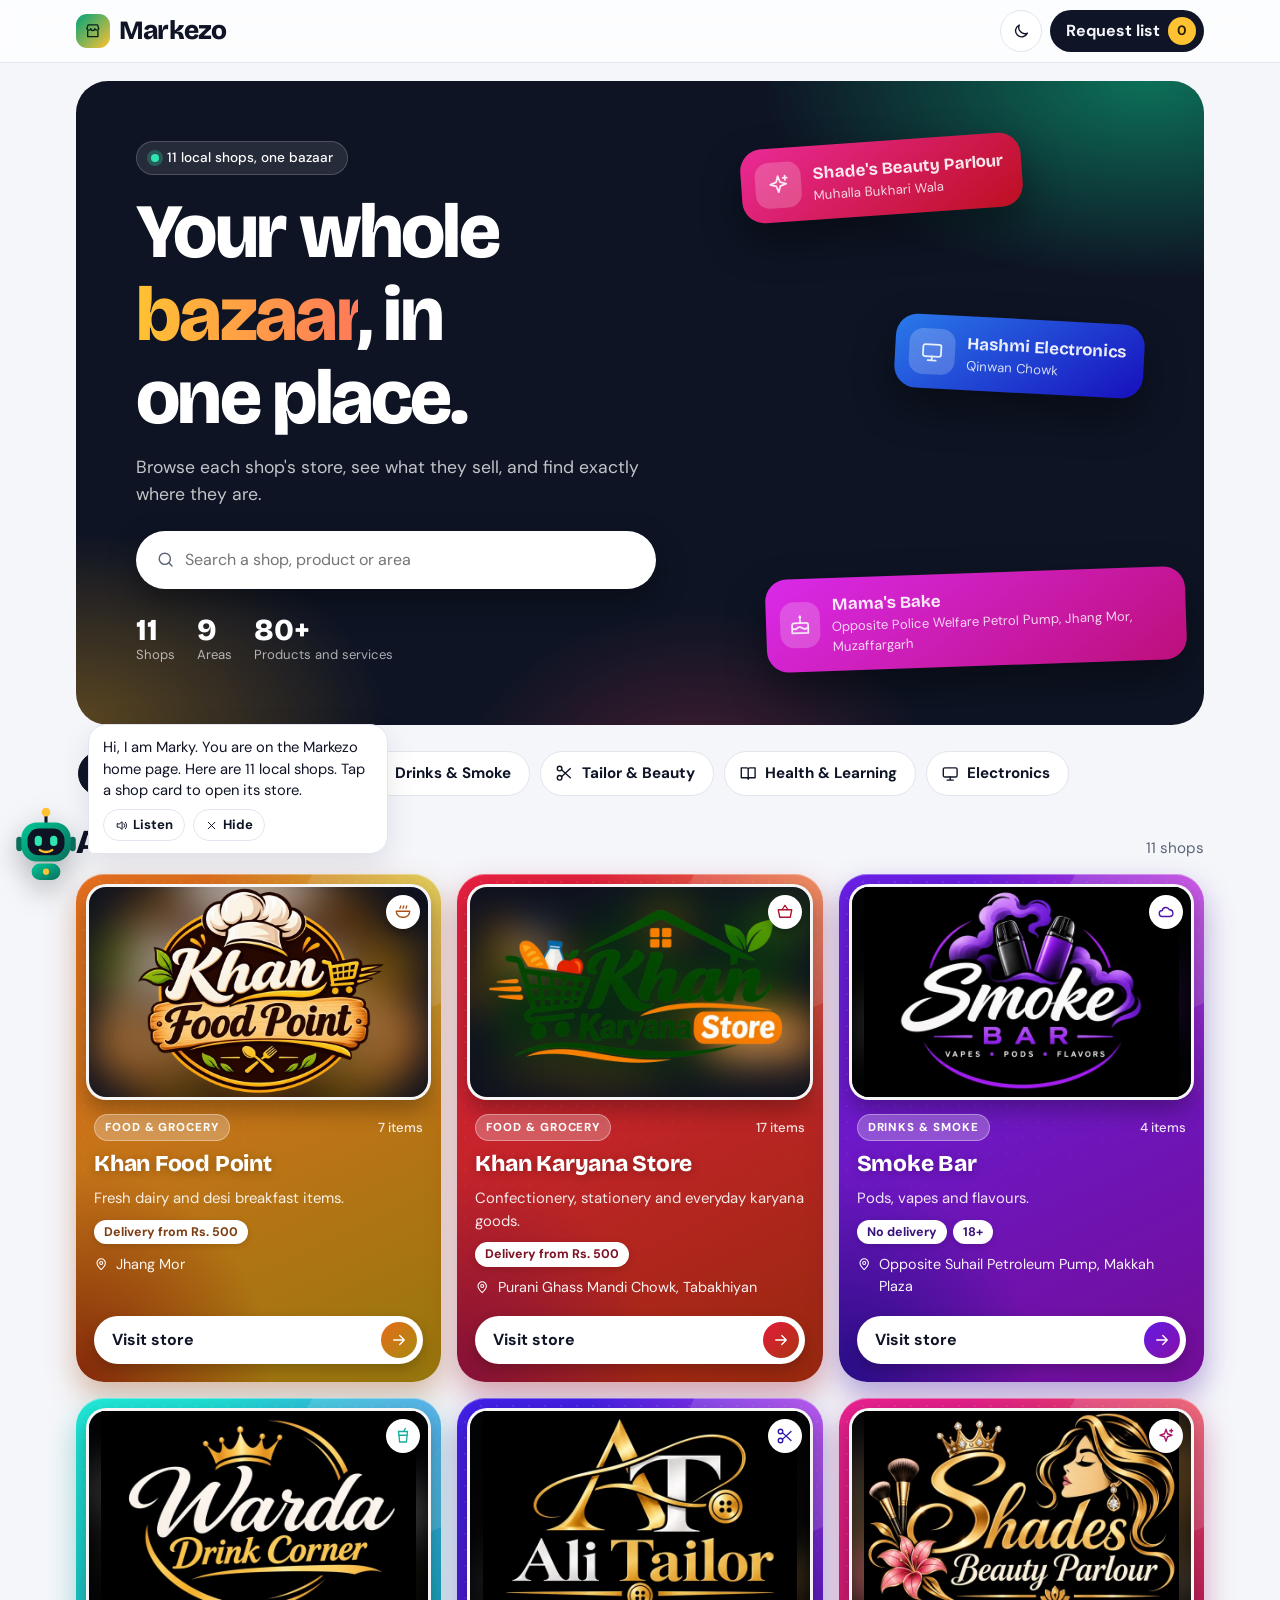
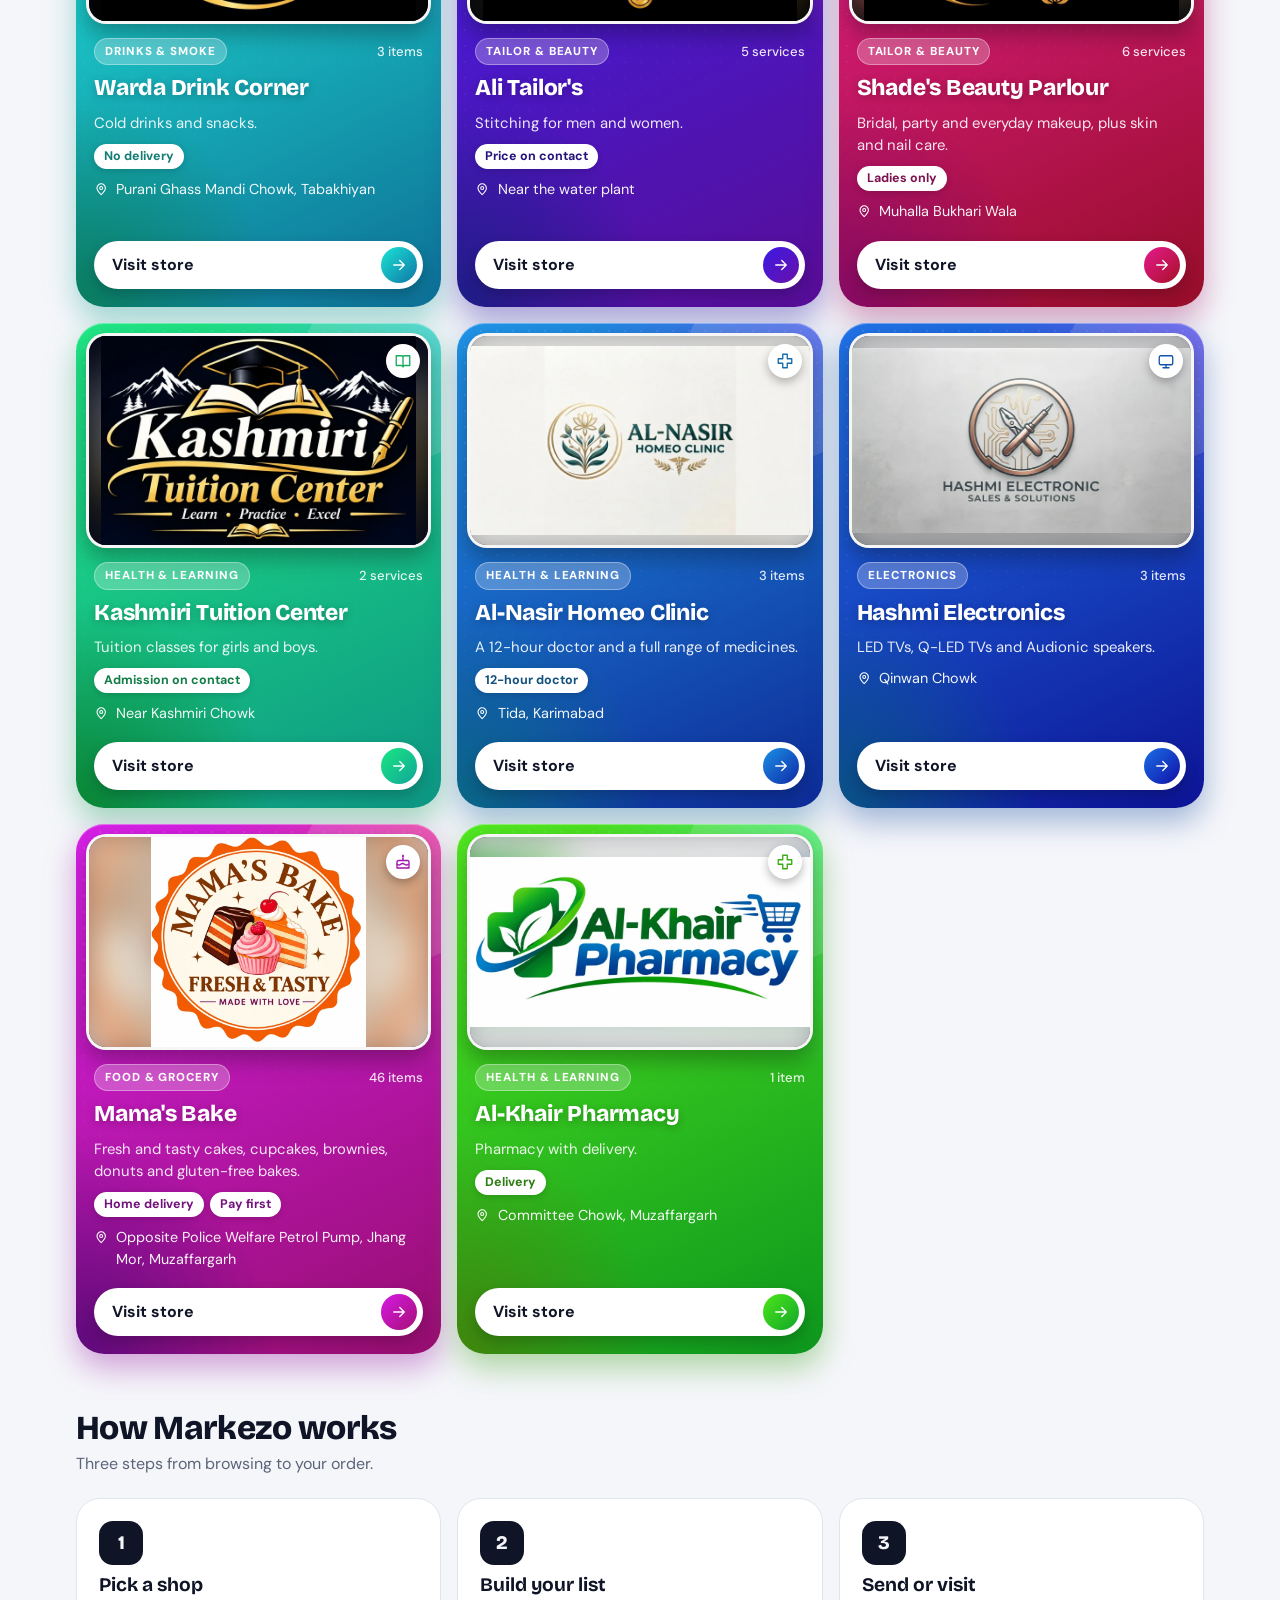
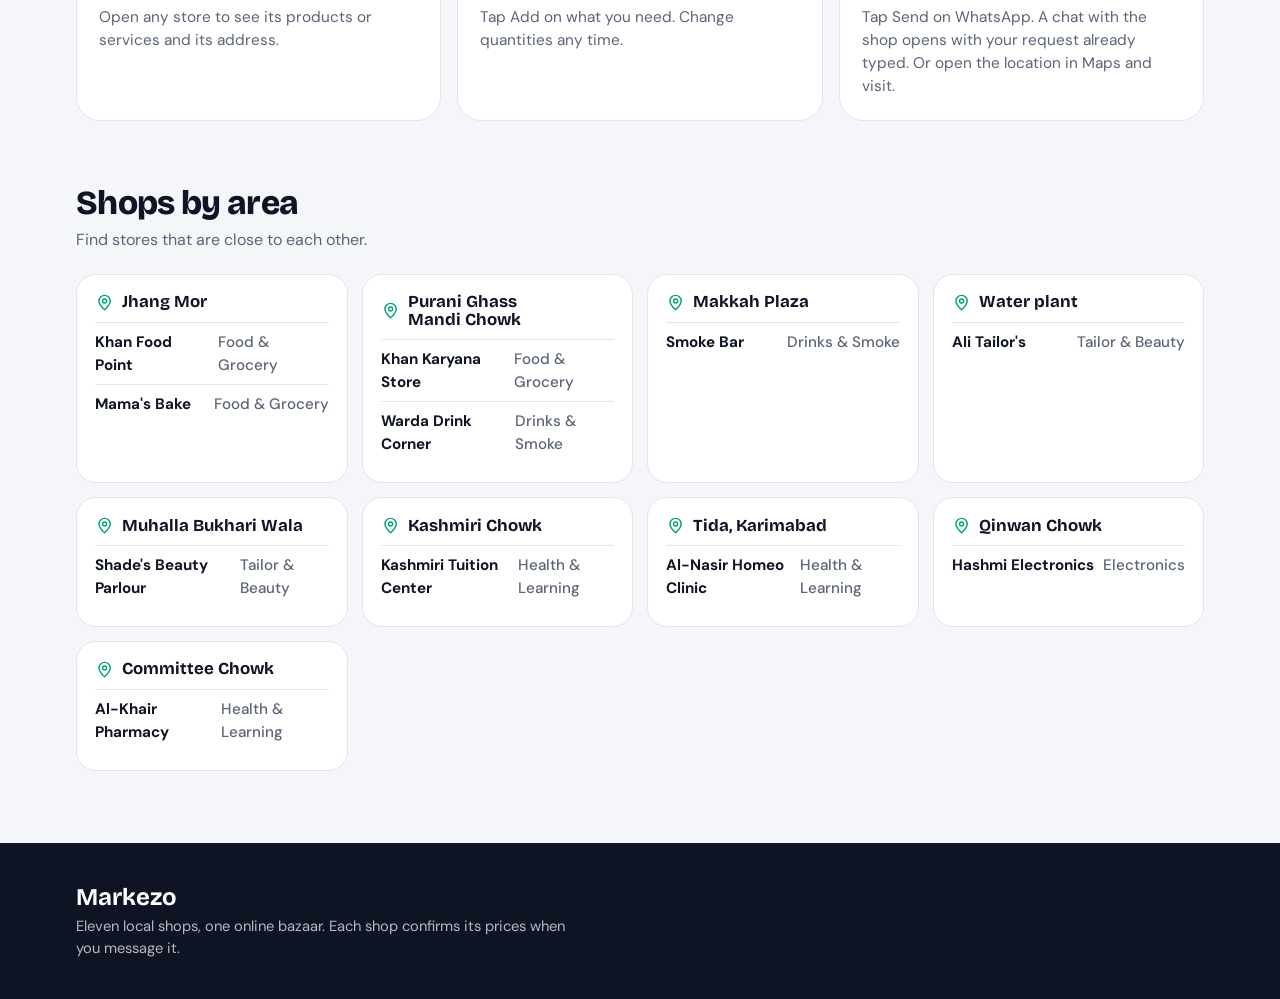
==== commit e461f103: "Add files via upload" ====
--- a/index.html
+++ b/index.html
@@ -3,8 +3,16 @@
 <head>
 <meta charset="utf-8">
 <meta name="viewport" content="width=device-width, initial-scale=1, viewport-fit=cover">
-<title>Markezo</title>
-<meta name="description" content="Markezo: eleven local shops in one online bazaar. Browse each store, see products and location, and message the shop on WhatsApp.">
+<title>Markezo - Online Bazaar of Local Shops in Muzaffargarh</title>
+<meta name="description" content="Markezo brings 11 local shops of Muzaffargarh online. Browse food, grocery, bakery, pharmacy, tailor, beauty, electronics and more, see prices and message each shop on WhatsApp.">
+<link rel="canonical" href="https://ashmanyousufoffical-alt.github.io/Markezo/">
+<meta name="robots" content="index,follow,max-image-preview:large">
+<meta name="keywords" content="Markezo, Muzaffargarh shops online, Muzaffargarh bazaar, online shopping Muzaffargarh, local shops Muzaffargarh">
+<meta property="og:type" content="website"><meta property="og:site_name" content="Markezo">
+<meta property="og:title" content="Markezo - Online Bazaar of Local Shops in Muzaffargarh"><meta property="og:description" content="Markezo brings 11 local shops of Muzaffargarh online. Browse food, grocery, bakery, pharmacy, tailor, beauty, electronics and more, see prices and message each shop on WhatsApp.">
+<meta property="og:url" content="https://ashmanyousufoffical-alt.github.io/Markezo/"><meta property="og:image" content="https://ashmanyousufoffical-alt.github.io/Markezo/og-image.png">
+<meta name="twitter:card" content="summary_large_image"><meta name="twitter:title" content="Markezo - Online Bazaar of Local Shops in Muzaffargarh"><meta name="twitter:description" content="Markezo brings 11 local shops of Muzaffargarh online. Browse food, grocery, bakery, pharmacy, tailor, beauty, electronics and more, see prices and message each shop on WhatsApp."><meta name="twitter:image" content="https://ashmanyousufoffical-alt.github.io/Markezo/og-image.png">
+<script type="application/ld+json">{"@context": "https://schema.org", "@graph": [{"@type": "WebSite", "name": "Markezo", "url": "https://ashmanyousufoffical-alt.github.io/Markezo/", "inLanguage": "en", "description": "Markezo brings 11 local shops of Muzaffargarh online. Browse food, grocery, bakery, pharmacy, tailor, beauty, electronics and more, see prices and message each shop on WhatsApp."}, {"@type": "ItemList", "name": "Local shops of Muzaffargarh on Markezo", "itemListElement": [{"@type": "ListItem", "position": 1, "url": "https://ashmanyousufoffical-alt.github.io/Markezo/shop-khan-food-point.html", "name": "Khan Food Point"}, {"@type": "ListItem", "position": 2, "url": "https://ashmanyousufoffical-alt.github.io/Markezo/shop-khan-karyana-store.html", "name": "Khan Karyana Store"}, {"@type": "ListItem", "position": 3, "url": "https://ashmanyousufoffical-alt.github.io/Markezo/shop-smoke-bar.html", "name": "Smoke Bar"}, {"@type": "ListItem", "position": 4, "url": "https://ashmanyousufoffical-alt.github.io/Markezo/shop-warda-drink-corner.html", "name": "Warda Drink Corner"}, {"@type": "ListItem", "position": 5, "url": "https://ashmanyousufoffical-alt.github.io/Markezo/shop-ali-tailors.html", "name": "Ali Tailor's"}, {"@type": "ListItem", "position": 6, "url": "https://ashmanyousufoffical-alt.github.io/Markezo/shop-shades-beauty-parlour.html", "name": "Shade's Beauty Parlour"}, {"@type": "ListItem", "position": 7, "url": "https://ashmanyousufoffical-alt.github.io/Markezo/shop-kashmiri-tuition-center.html", "name": "Kashmiri Tuition Center"}, {"@type": "ListItem", "position": 8, "url": "https://ashmanyousufoffical-alt.github.io/Markezo/shop-al-nasir-homeo-clinic.html", "name": "Al-Nasir Homeo Clinic"}, {"@type": "ListItem", "position": 9, "url": "https://ashmanyousufoffical-alt.github.io/Markezo/shop-hashmi-electronics.html", "name": "Hashmi Electronics"}, {"@type": "ListItem", "position": 10, "url": "https://ashmanyousufoffical-alt.github.io/Markezo/shop-mamas-bake.html", "name": "Mama's Bake"}, {"@type": "ListItem", "position": 11, "url": "https://ashmanyousufoffical-alt.github.io/Markezo/shop-al-khair-pharmacy.html", "name": "Al-Khair Pharmacy"}]}]}</script>
 <link rel="icon" href="favicon.svg" type="image/svg+xml">
 <link rel="icon" href="favicon-32.png" sizes="32x32" type="image/png">
 <link rel="shortcut icon" href="favicon.ico">
@@ -16,6 +24,7 @@
 <link rel="stylesheet" href="style.css">
 </head>
 <body>
+<noscript><div style="padding:20px;font-family:sans-serif"><h1>Markezo - local shops of Muzaffargarh</h1><p>Please turn on JavaScript, or open a shop page:</p><ul><li><a href="shop-khan-food-point.html">Khan Food Point</a> - Food &amp; Grocery, Jhang Mor</li><li><a href="shop-khan-karyana-store.html">Khan Karyana Store</a> - Food &amp; Grocery, Purani Ghass Mandi Chowk</li><li><a href="shop-smoke-bar.html">Smoke Bar</a> - Drinks &amp; Smoke, Makkah Plaza</li><li><a href="shop-warda-drink-corner.html">Warda Drink Corner</a> - Drinks &amp; Smoke, Purani Ghass Mandi Chowk</li><li><a href="shop-ali-tailors.html">Ali Tailor&#x27;s</a> - Tailor &amp; Beauty, Water plant</li><li><a href="shop-shades-beauty-parlour.html">Shade&#x27;s Beauty Parlour</a> - Tailor &amp; Beauty, Muhalla Bukhari Wala</li><li><a href="shop-kashmiri-tuition-center.html">Kashmiri Tuition Center</a> - Health &amp; Learning, Kashmiri Chowk</li><li><a href="shop-al-nasir-homeo-clinic.html">Al-Nasir Homeo Clinic</a> - Health &amp; Learning, Tida, Karimabad</li><li><a href="shop-hashmi-electronics.html">Hashmi Electronics</a> - Electronics, Qinwan Chowk</li><li><a href="shop-mamas-bake.html">Mama&#x27;s Bake</a> - Food &amp; Grocery, Jhang Mor</li><li><a href="shop-al-khair-pharmacy.html">Al-Khair Pharmacy</a> - Health &amp; Learning, Committee Chowk</li></ul></div></noscript>
 <div class="bar"><div class="wrap">
   <a class="logo" href="#home" aria-label="Markezo home"><span class="mk" id="logoIc"></span>Markezo</a>
   <div class="tools">
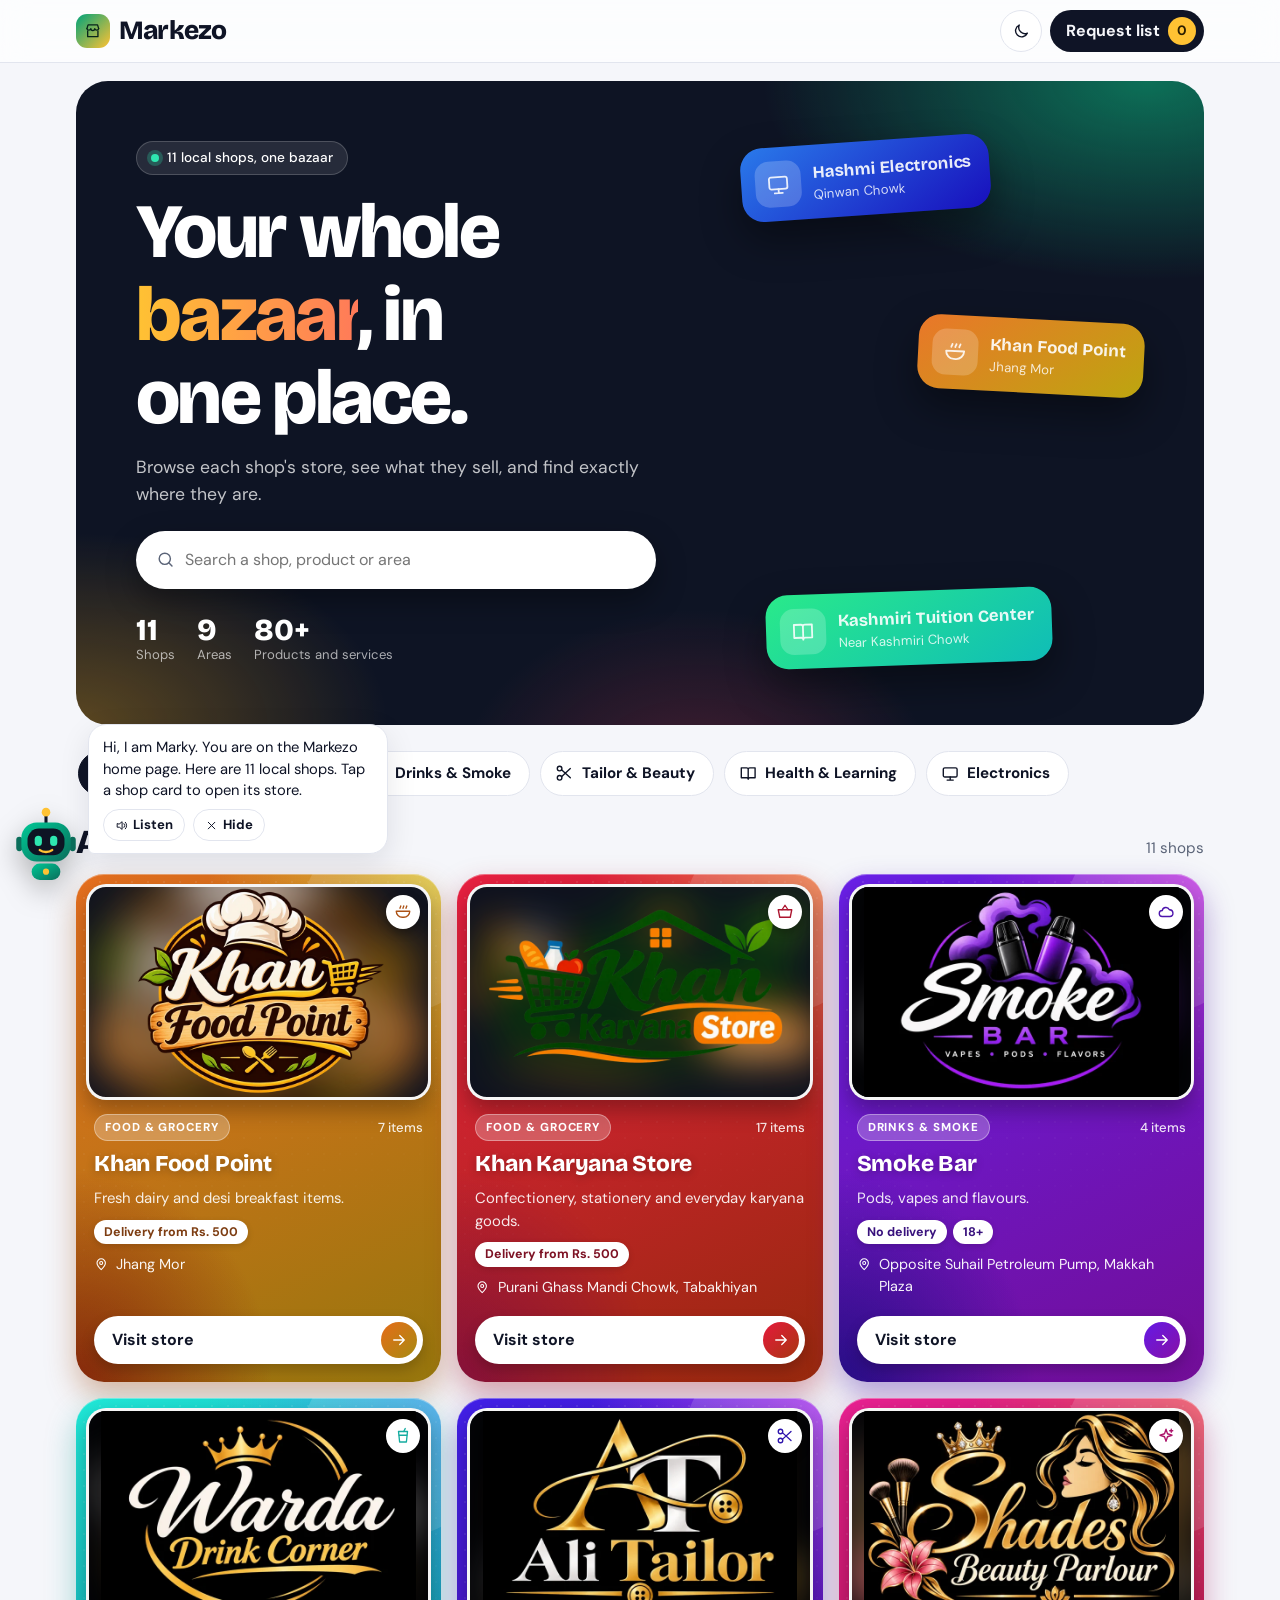
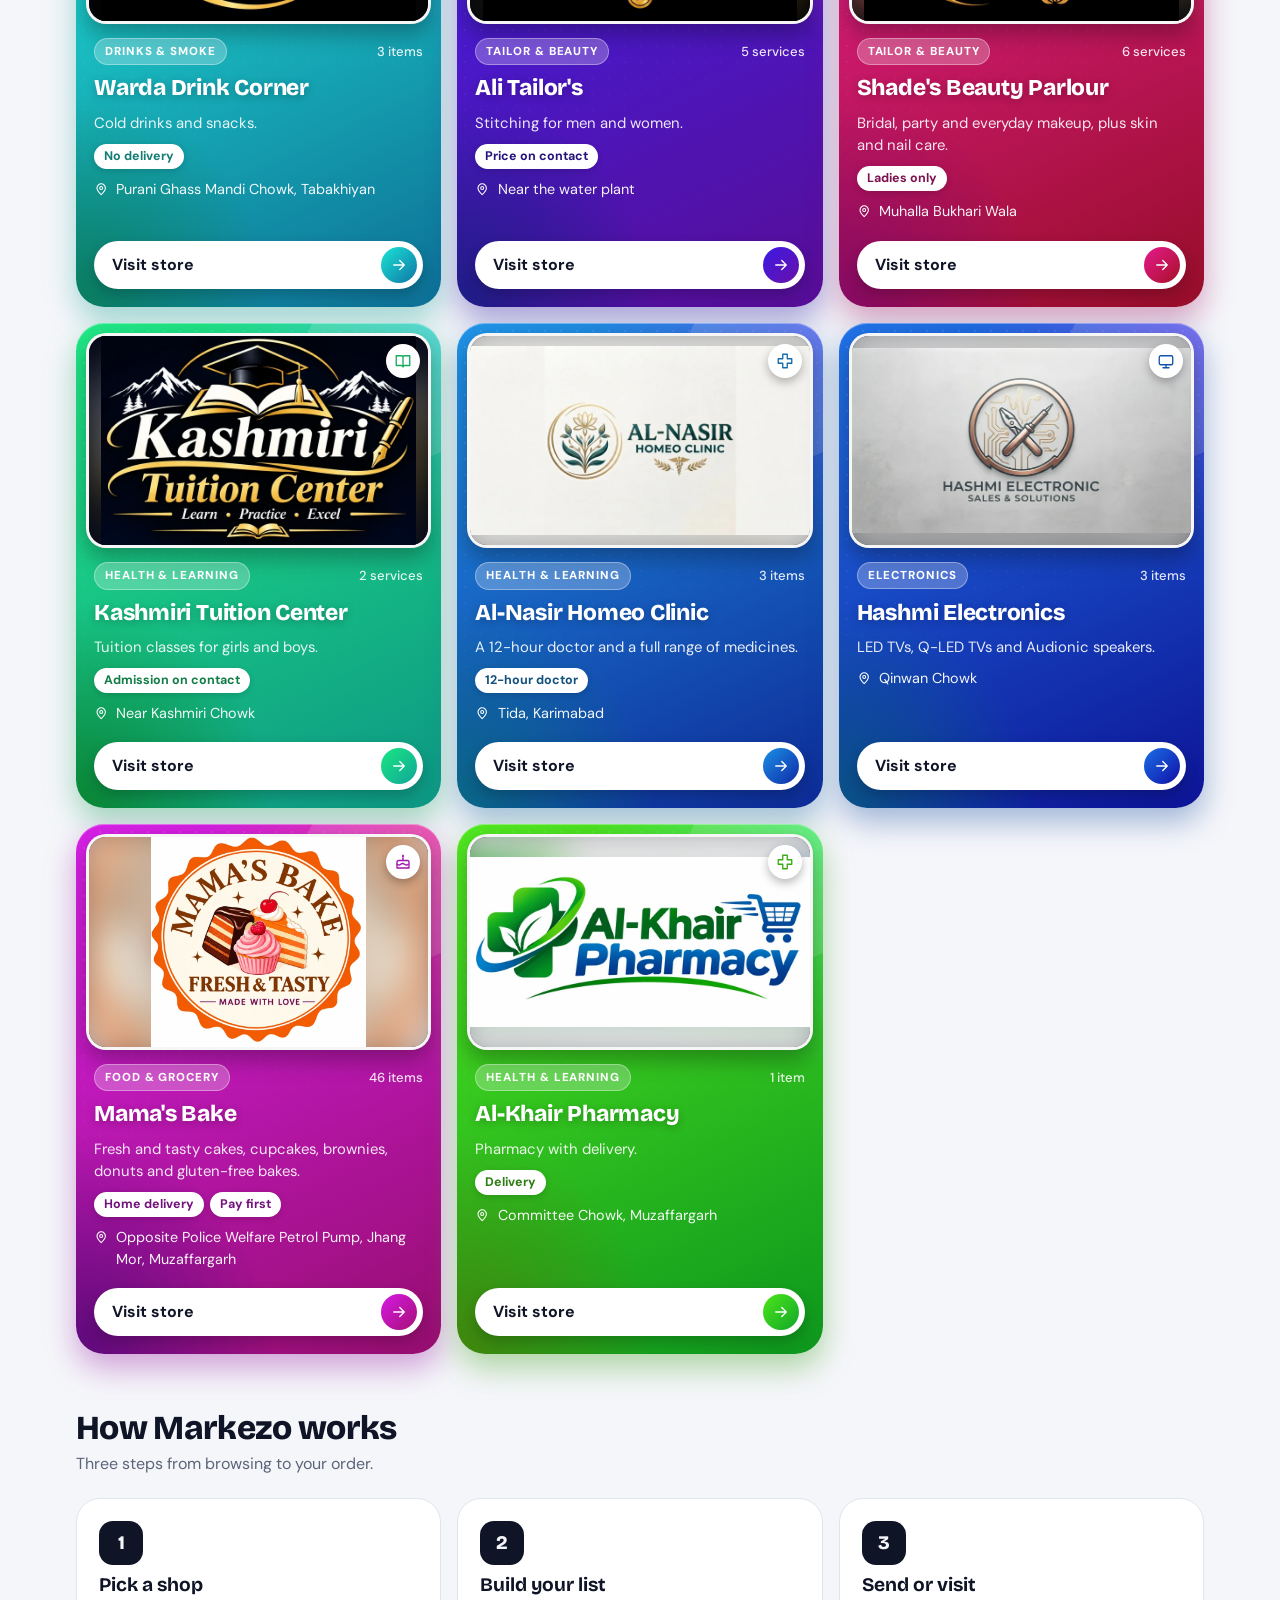
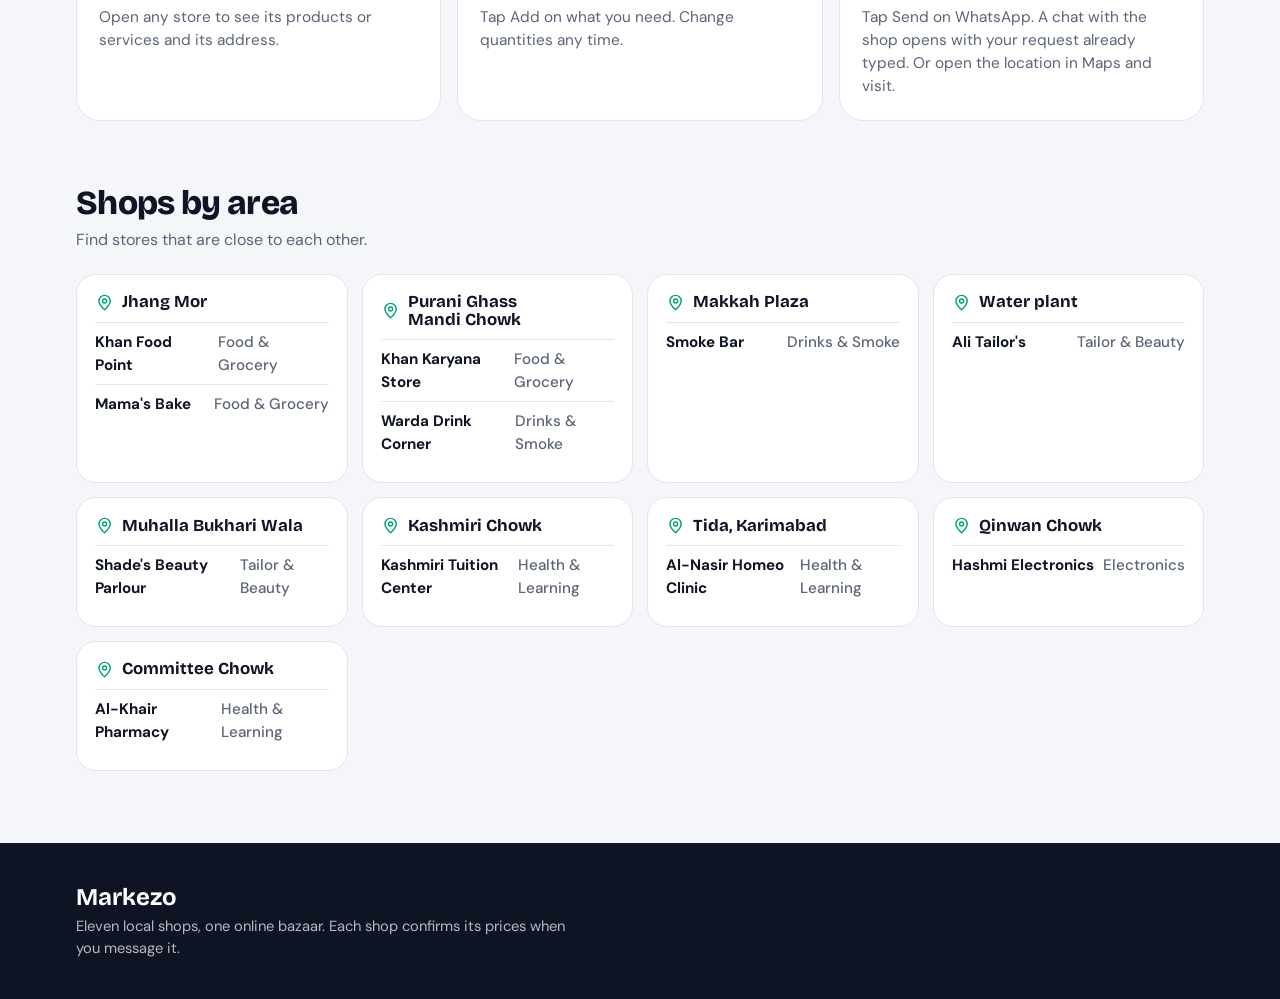
==== commit df4ab010: "Add files via upload" ====
--- a/index.html
+++ b/index.html
@@ -1,6 +1,7 @@
 <!doctype html>
 <html lang="en">
 <head>
+<meta name="google-site-verification" content="n5h1SkMO4lCYIxkYDlouYj3IXpWvrF7Q885TDrIRiIs" />
 <meta charset="utf-8">
 <meta name="viewport" content="width=device-width, initial-scale=1, viewport-fit=cover">
 <title>Markezo - Online Bazaar of Local Shops in Muzaffargarh</title>
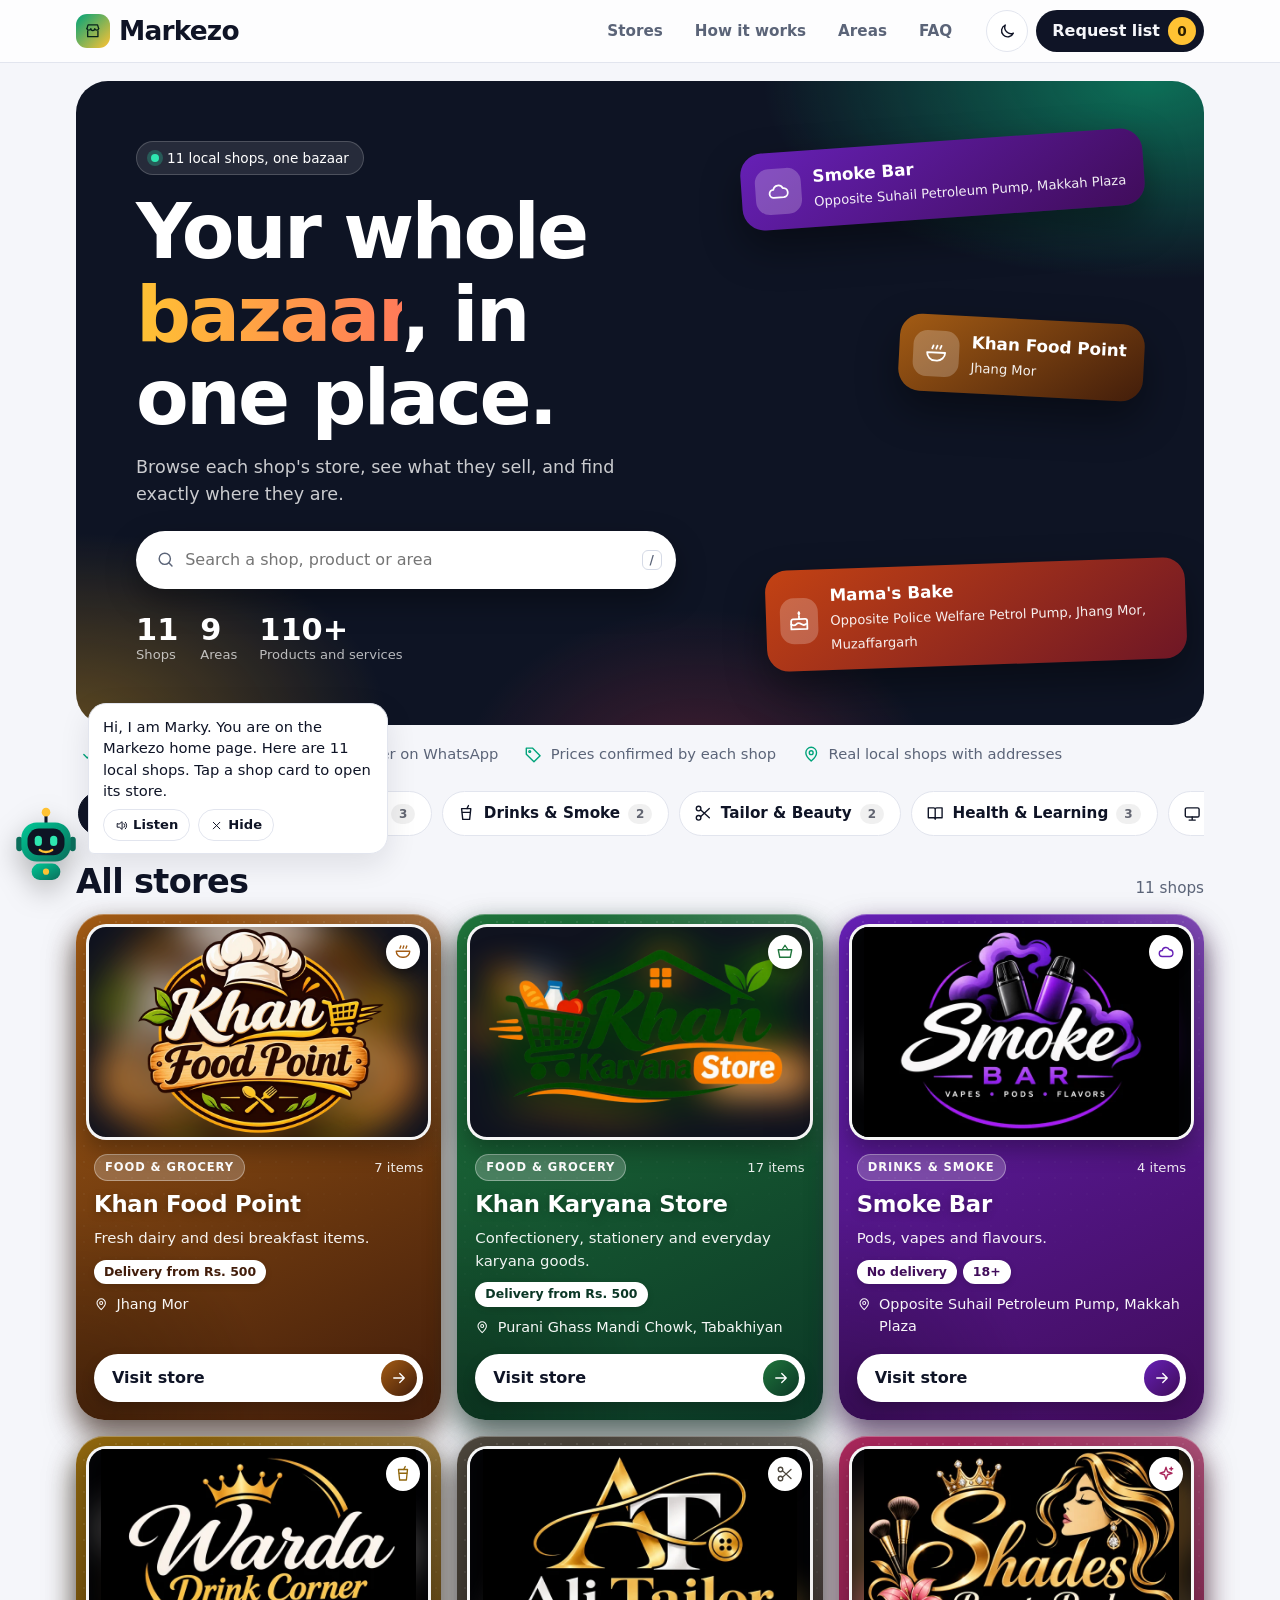
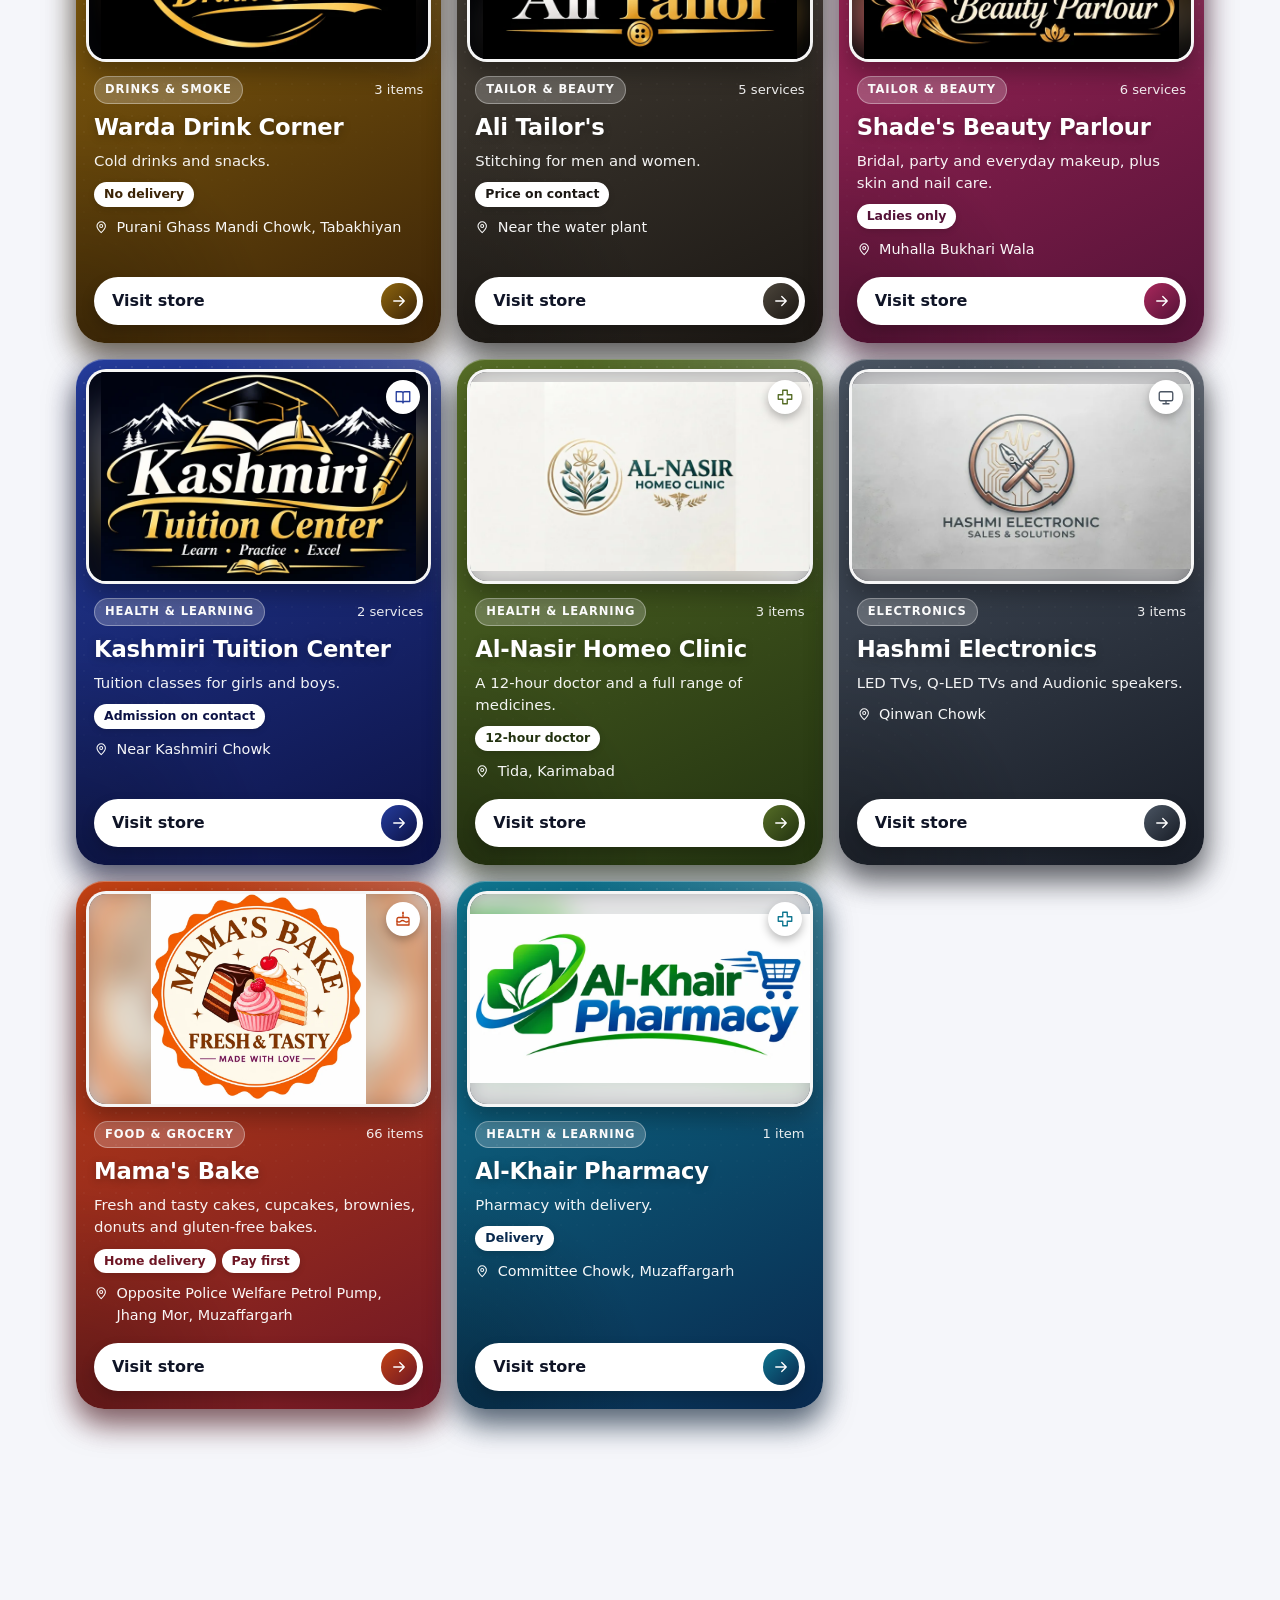
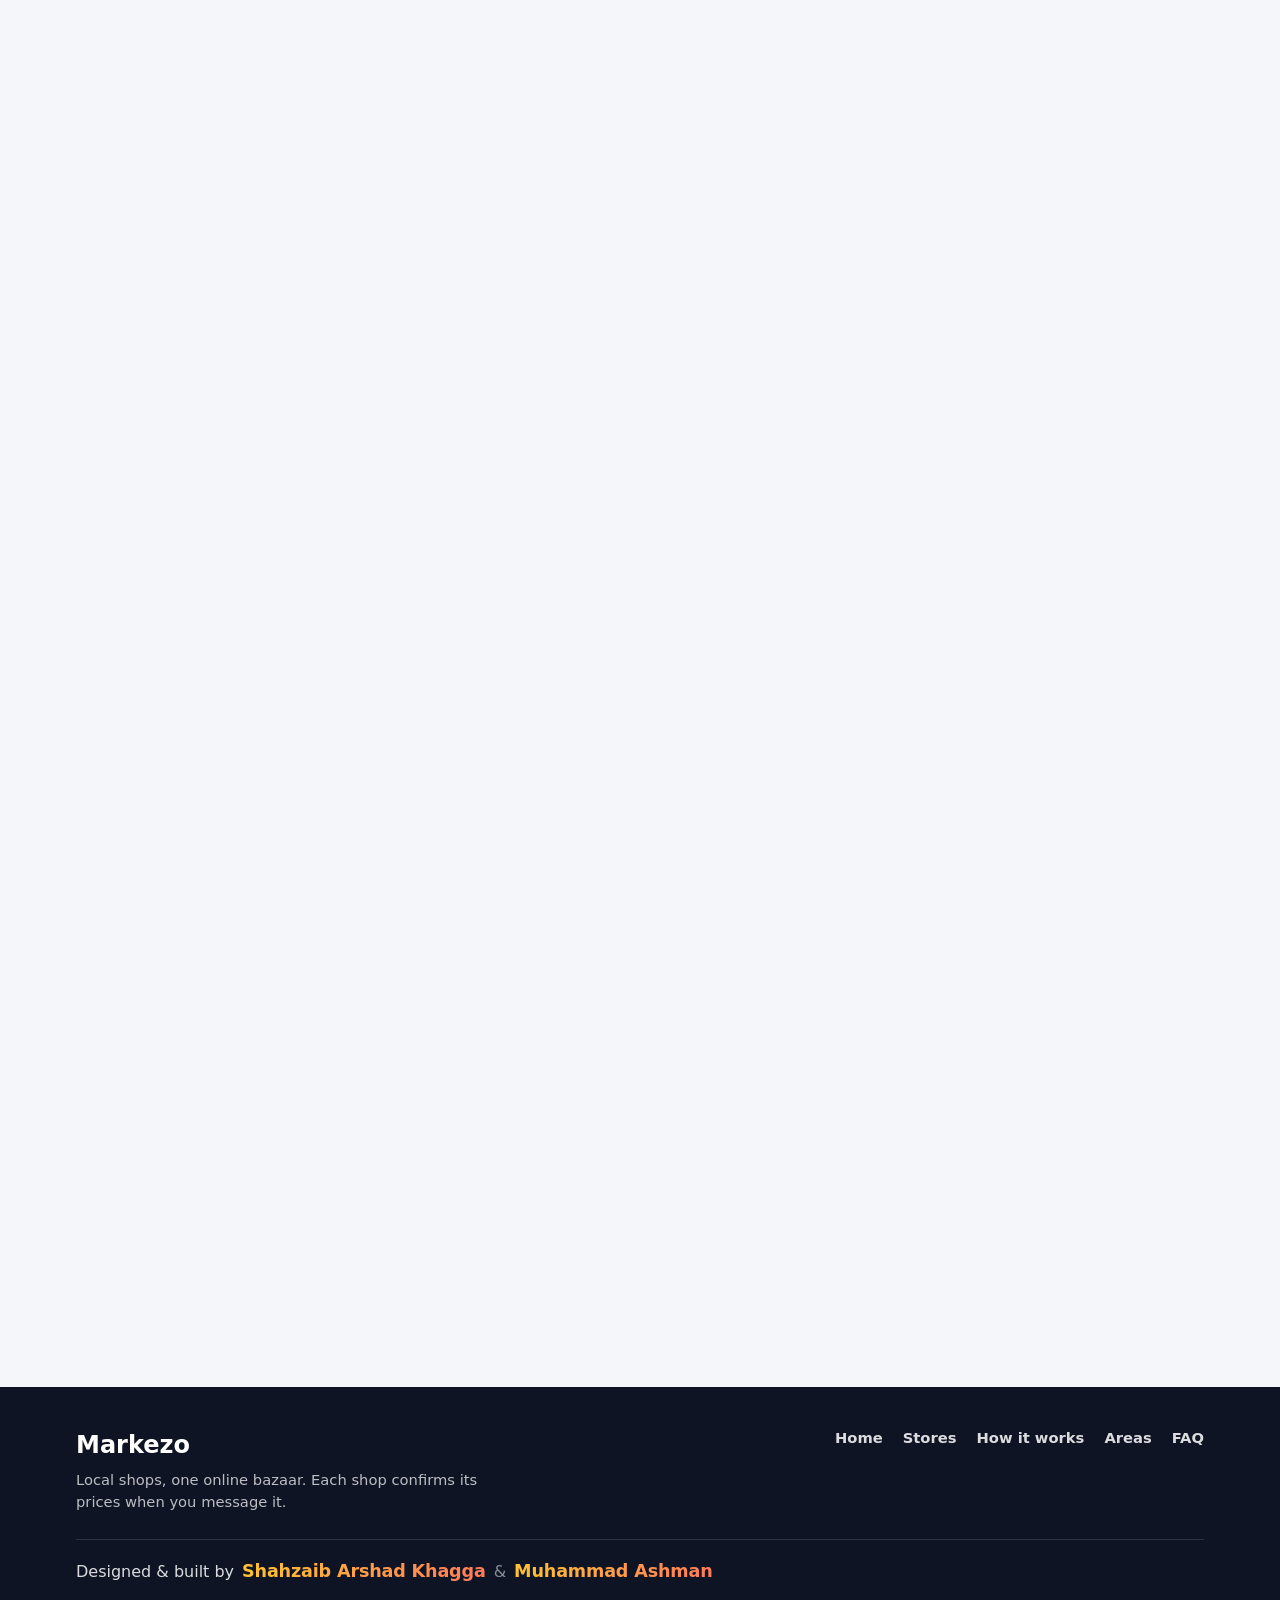
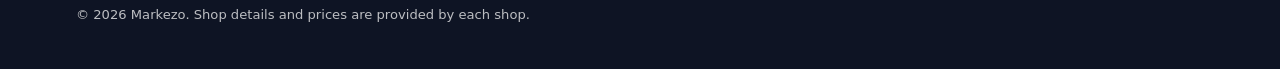
==== commit e6638c08: "Add files via upload" ====
--- a/index.html
+++ b/index.html
@@ -3,10 +3,13 @@
 <head>
 <meta name="google-site-verification" content="n5h1SkMO4lCYIxkYDlouYj3IXpWvrF7Q885TDrIRiIs" />
 <meta charset="utf-8">
+<meta http-equiv="Content-Security-Policy" content="default-src 'self'; script-src 'self' 'unsafe-inline'; style-src 'self' 'unsafe-inline' https://fonts.googleapis.com; font-src https://fonts.gstatic.com; img-src 'self' data:; base-uri 'none'; form-action 'none'">
 <meta name="viewport" content="width=device-width, initial-scale=1, viewport-fit=cover">
 <title>Markezo - Online Bazaar of Local Shops in Muzaffargarh</title>
 <meta name="description" content="Markezo brings 11 local shops of Muzaffargarh online. Browse food, grocery, bakery, pharmacy, tailor, beauty, electronics and more, see prices and message each shop on WhatsApp.">
 <link rel="canonical" href="https://ashmanyousufoffical-alt.github.io/Markezo/">
+<meta name="author" content="Shahzaib Arshad Khagga, Muhammad Ashman">
+<meta name="application-name" content="Markezo">
 <meta name="robots" content="index,follow,max-image-preview:large">
 <meta name="keywords" content="Markezo, Muzaffargarh shops online, Muzaffargarh bazaar, online shopping Muzaffargarh, local shops Muzaffargarh">
 <meta property="og:type" content="website"><meta property="og:site_name" content="Markezo">
@@ -18,28 +21,39 @@
 <link rel="icon" href="favicon-32.png" sizes="32x32" type="image/png">
 <link rel="shortcut icon" href="favicon.ico">
 <link rel="apple-touch-icon" href="apple-touch-icon.png">
-<meta name="theme-color" content="#0E1424">
+<meta name="theme-color" content="#F5F6FA" media="(prefers-color-scheme: light)">
+<meta name="theme-color" content="#0A0F1C" media="(prefers-color-scheme: dark)">
+<meta name="color-scheme" content="light dark">
 <link rel="preconnect" href="https://fonts.googleapis.com">
 <link rel="preconnect" href="https://fonts.gstatic.com" crossorigin>
 <link rel="stylesheet" href="https://fonts.googleapis.com/css2?family=Bricolage+Grotesque:opsz,wght@12..96,500;12..96,700;12..96,800&family=DM+Sans:wght@400;500;700&display=swap">
+<script>try{var t=localStorage.getItem("mzTheme");if(t==="light"||t==="dark")document.documentElement.setAttribute("data-theme",t)}catch(e){}</script>
 <link rel="stylesheet" href="style.css">
+
 </head>
 <body>
-<noscript><div style="padding:20px;font-family:sans-serif"><h1>Markezo - local shops of Muzaffargarh</h1><p>Please turn on JavaScript, or open a shop page:</p><ul><li><a href="shop-khan-food-point.html">Khan Food Point</a> - Food &amp; Grocery, Jhang Mor</li><li><a href="shop-khan-karyana-store.html">Khan Karyana Store</a> - Food &amp; Grocery, Purani Ghass Mandi Chowk</li><li><a href="shop-smoke-bar.html">Smoke Bar</a> - Drinks &amp; Smoke, Makkah Plaza</li><li><a href="shop-warda-drink-corner.html">Warda Drink Corner</a> - Drinks &amp; Smoke, Purani Ghass Mandi Chowk</li><li><a href="shop-ali-tailors.html">Ali Tailor&#x27;s</a> - Tailor &amp; Beauty, Water plant</li><li><a href="shop-shades-beauty-parlour.html">Shade&#x27;s Beauty Parlour</a> - Tailor &amp; Beauty, Muhalla Bukhari Wala</li><li><a href="shop-kashmiri-tuition-center.html">Kashmiri Tuition Center</a> - Health &amp; Learning, Kashmiri Chowk</li><li><a href="shop-al-nasir-homeo-clinic.html">Al-Nasir Homeo Clinic</a> - Health &amp; Learning, Tida, Karimabad</li><li><a href="shop-hashmi-electronics.html">Hashmi Electronics</a> - Electronics, Qinwan Chowk</li><li><a href="shop-mamas-bake.html">Mama&#x27;s Bake</a> - Food &amp; Grocery, Jhang Mor</li><li><a href="shop-al-khair-pharmacy.html">Al-Khair Pharmacy</a> - Health &amp; Learning, Committee Chowk</li></ul></div></noscript>
-<div class="bar"><div class="wrap">
+<a class="skip" href="#view" id="skip">Skip to content</a>
+<header class="bar"><div class="wrap">
   <a class="logo" href="#home" aria-label="Markezo home"><span class="mk" id="logoIc"></span>Markezo</a>
+  <nav class="nav" aria-label="Main"><a href="#stores">Stores</a><a href="#how">How it works</a><a href="#areas">Areas</a><a href="#faq">FAQ</a></nav>
   <div class="tools">
     <button class="ibtn" id="themeBtn" type="button" aria-label="Switch light or dark theme"></button>
-    <button class="cartbtn" id="cartBtn" type="button" aria-label="Open request list"><span class="t">Request list</span><b id="cartCount">0</b></button>
+    <button class="cartbtn" id="cartBtn" type="button" aria-haspopup="dialog" aria-label="Open request list"><span class="t">Request list</span><b id="cartCount">0</b></button>
   </div>
-</div></div>
+</div></header>
 
-<main id="view"></main>
+<main id="view" tabindex="-1"><noscript><div style="padding:20px;font-family:sans-serif"><h1>Markezo - local shops of Muzaffargarh</h1><p>Please turn on JavaScript, or open a shop page:</p><ul><li><a href="shop-khan-food-point.html">Khan Food Point</a> - Food &amp; Grocery, Jhang Mor</li><li><a href="shop-khan-karyana-store.html">Khan Karyana Store</a> - Food &amp; Grocery, Purani Ghass Mandi Chowk</li><li><a href="shop-smoke-bar.html">Smoke Bar</a> - Drinks &amp; Smoke, Makkah Plaza</li><li><a href="shop-warda-drink-corner.html">Warda Drink Corner</a> - Drinks &amp; Smoke, Purani Ghass Mandi Chowk</li><li><a href="shop-ali-tailors.html">Ali Tailor&#x27;s</a> - Tailor &amp; Beauty, Water plant</li><li><a href="shop-shades-beauty-parlour.html">Shade&#x27;s Beauty Parlour</a> - Tailor &amp; Beauty, Muhalla Bukhari Wala</li><li><a href="shop-kashmiri-tuition-center.html">Kashmiri Tuition Center</a> - Health &amp; Learning, Kashmiri Chowk</li><li><a href="shop-al-nasir-homeo-clinic.html">Al-Nasir Homeo Clinic</a> - Health &amp; Learning, Tida, Karimabad</li><li><a href="shop-hashmi-electronics.html">Hashmi Electronics</a> - Electronics, Qinwan Chowk</li><li><a href="shop-mamas-bake.html">Mama&#x27;s Bake</a> - Food &amp; Grocery, Jhang Mor</li><li><a href="shop-al-khair-pharmacy.html">Al-Khair Pharmacy</a> - Health &amp; Learning, Committee Chowk</li></ul></div></noscript></main>
 
-<footer><div class="wrap"><div><b>Markezo</b><p>Eleven local shops, one online bazaar. Each shop confirms its prices when you message it.</p></div></div></footer>
+<footer><div class="wrap">
+  <div><b>Markezo</b><p>Local shops, one online bazaar. Each shop confirms its prices when you message it.</p></div>
+  <nav aria-label="Footer"><a href="#home">Home</a><a href="#stores">Stores</a><a href="#how">How it works</a><a href="#areas">Areas</a><a href="#faq">FAQ</a></nav>
+  <p class="credit">Designed &amp; built by <b>Shahzaib Arshad Khagga</b> <span>&amp;</span> <b>Muhammad Ashman</b></p>
+  <small id="copy"></small>
+</div></footer>
 
 <button class="fab" id="fab" type="button" hidden>View request list <b id="fabCount">0</b></button>
-<div class="toast" id="toast" hidden></div>
+<button class="totop" id="toTop" type="button" hidden aria-label="Back to top"></button>
+<div class="toast" id="toast" role="status" aria-live="polite"></div>
 <div class="bot" id="bot" role="complementary" aria-label="Marky, the Markezo helper">
   <button class="botface" id="botFace" type="button" aria-label="Show or hide the helper">
     <svg viewBox="0 0 64 76" aria-hidden="true">
@@ -67,13 +81,23 @@
     <div class="botbtns"><button id="botListen" type="button" aria-label="Read this aloud"></button><button id="botHide" type="button" aria-label="Hide the helper"></button></div>
   </div>
 </div>
+
+<div class="lb" id="lb" role="dialog" aria-modal="true" aria-label="Cake design photo" hidden>
+  <div class="lbbox">
+    <div class="lbimg"><img id="lbImg" alt="" width="480" height="640">
+      <button class="lbn prev" id="lbPrev" type="button" aria-label="Previous photo">&lsaquo;</button>
+      <button class="lbn next" id="lbNext" type="button" aria-label="Next photo">&rsaquo;</button>
+      <button class="ibtn lbx" id="lbClose" type="button" aria-label="Close photo"></button></div>
+    <div class="lbcap"><div><b id="lbCap"></b><small id="lbCount"></small></div><div class="btns" id="lbActs"></div></div>
+  </div>
+</div>
 <div id="veil" class="veil" hidden></div>
-<aside id="panel" class="panel" hidden aria-label="Request list">
-  <header><h2>Request list</h2><button class="ibtn" id="closeCart" type="button" aria-label="Close"></button></header>
+<aside id="panel" class="panel" role="dialog" aria-modal="true" aria-labelledby="panelTitle" hidden>
+  <header><h2 id="panelTitle">Request list</h2><button class="ibtn" id="closeCart" type="button" aria-label="Close request list"></button></header>
   <p class="hint">Tap Send on WhatsApp to open a chat with the shop. Your request is already typed in the message.</p>
   <div class="list2" id="cartBody"></div>
+  <button class="clear" id="clearCart" type="button" hidden>Clear all</button>
 </aside>
-
 <script src="script.js"></script>
 </body>
 </html>
--- a/style.css
+++ b/style.css
@@ -1,153 +1,215 @@
-/* Base reset */
-:root{color-scheme:light}
+/* ===== Tokens ===== */
+:root{
+  --bg:#F5F6FA;--surface:#FFFFFF;--fg:#0F1426;--muted:#5B6478;--line:#E2E5EE;
+  --accent:#00A37A;--accent-fg:#FFFFFF;--mark:#FFC233;--mark-fg:#2A1E00;--ink:#0E1424;
+  --glass:rgba(255,255,255,.78);--b-l:38%;--b-a:.14;--shadow:0 10px 30px rgba(15,20,38,.10);
+  --display:"Bricolage Grotesque","Trebuchet MS",system-ui,sans-serif;
+  --body:"DM Sans",system-ui,-apple-system,"Segoe UI",sans-serif;
+  --wa:#1FAF5A;color-scheme:light;
+}
+@media (prefers-color-scheme:dark){:root:not([data-theme="light"]){
+  --bg:#0A0F1C;--surface:#131A2C;--fg:#EEF1F8;--muted:#9AA7BF;--line:#232C45;--accent:#2EE6B0;--accent-fg:#03231A;
+  --glass:rgba(19,26,44,.78);--b-l:72%;--b-a:.2;--shadow:0 10px 30px rgba(0,0,0,.35);color-scheme:dark}}
+:root[data-theme="dark"]{
+  --bg:#0A0F1C;--surface:#131A2C;--fg:#EEF1F8;--muted:#9AA7BF;--line:#232C45;--accent:#2EE6B0;--accent-fg:#03231A;
+  --glass:rgba(19,26,44,.78);--b-l:72%;--b-a:.2;--shadow:0 10px 30px rgba(0,0,0,.35);color-scheme:dark}
+:root[data-theme="light"]{color-scheme:light}
+
+/* ===== Base ===== */
+*,*::before,*::after{box-sizing:border-box}
+html{scroll-behavior:smooth;-webkit-text-size-adjust:100%}
 html,body{margin:0}
+body{background:var(--bg);color:var(--fg);font-family:var(--body);font-size:16px;line-height:1.5;-webkit-font-smoothing:antialiased}
 img{max-width:100%}
 [hidden]{display:none!important}
-/* Layout: glass top bar, dark hero panel with floating shop cards, icon category pills, bento grid of colour-coded shops, how-it-works strip, shops-by-area list. Shop pages: gradient banner, product cards, sticky location card with map art. */
-:root{
-  --bg:#F5F6FA; --surface:#FFFFFF; --fg:#0F1426; --muted:#5B6478; --line:#E2E5EE;
-  --accent:#00A37A; --accent-fg:#FFFFFF; --mark:#FFC233; --mark-fg:#2A1E00; --ink:#0E1424;
-  --glass:rgba(255,255,255,.72); --b-l:38%; --b-a:.14; --shadow:0 10px 30px rgba(15,20,38,.10);
-  --display:"Bricolage Grotesque","Trebuchet MS",system-ui,sans-serif;
-  --body:"DM Sans",system-ui,-apple-system,"Segoe UI",sans-serif;
-}
-@media (prefers-color-scheme: dark){
-  :root:not([data-theme="light"]){
-    --bg:#0A0F1C; --surface:#131A2C; --fg:#EEF1F8; --muted:#93A0B8; --line:#232C45;
-    --accent:#2EE6B0; --accent-fg:#03231A; --glass:rgba(19,26,44,.72); --b-l:72%; --b-a:.2; --shadow:0 10px 30px rgba(0,0,0,.35); color-scheme:dark;
-  }
-}
-:root[data-theme="dark"]{
-  --bg:#0A0F1C; --surface:#131A2C; --fg:#EEF1F8; --muted:#93A0B8; --line:#232C45;
-  --accent:#2EE6B0; --accent-fg:#03231A; --glass:rgba(19,26,44,.72); --b-l:72%; --b-a:.2; --shadow:0 10px 30px rgba(0,0,0,.35); color-scheme:dark;
-}
-*{box-sizing:border-box}
-body{background:var(--bg);color:var(--fg);font-family:var(--body);font-size:16px;line-height:1.5}
-body::before{content:"";position:fixed;inset:0 0 auto;height:env(safe-area-inset-top,0px);background:var(--surface);z-index:60}
 a{color:inherit}
 button{font:inherit;color:inherit;cursor:pointer}
 :focus-visible{outline:3px solid var(--mark);outline-offset:2px}
 h1,h2,h3{font-family:var(--display);line-height:1.08;margin:0;text-wrap:balance}
-.wrap{max-width:1160px;margin:0 auto;padding-left:max(16px,env(safe-area-inset-left,0px));padding-right:max(16px,env(safe-area-inset-right,0px))}
+main:focus{outline:none}
+.wrap{max-width:1160px;margin:0 auto;padding-inline:max(16px,env(safe-area-inset-left,0px)) max(16px,env(safe-area-inset-right,0px))}
 svg.i{width:1em;height:1em;stroke:currentColor;fill:none;stroke-width:1.8;stroke-linecap:round;stroke-linejoin:round;flex:none}
-
-/* top bar */
-.bar{position:sticky;top:env(safe-area-inset-top,0px);z-index:50;background:var(--glass);backdrop-filter:blur(14px);-webkit-backdrop-filter:blur(14px);border-bottom:1px solid var(--line)}
-.bar .wrap{display:flex;align-items:center;justify-content:space-between;gap:10px;padding-block:10px}
+.skip{position:fixed;left:12px;top:-60px;z-index:100;background:var(--fg);color:var(--bg);padding:10px 16px;border-radius:10px;font-weight:700;text-decoration:none;transition:top .15s}
+.skip:focus{top:12px}
+.sr{position:absolute;width:1px;height:1px;overflow:hidden;clip:rect(0 0 0 0);white-space:nowrap}
+
+/* ===== Header ===== */
+.bar{position:sticky;top:0;z-index:50;background:var(--glass);backdrop-filter:blur(14px);-webkit-backdrop-filter:blur(14px);border-bottom:1px solid var(--line);padding-top:env(safe-area-inset-top,0px)}
+.bar .wrap{display:flex;align-items:center;justify-content:space-between;gap:12px;padding-block:10px}
 .logo{font-family:var(--display);font-weight:800;font-size:1.65rem;letter-spacing:-.03em;text-decoration:none;display:flex;align-items:center;gap:9px}
 .logo .mk{width:34px;height:34px;border-radius:11px;background:linear-gradient(135deg,var(--accent),var(--mark));display:grid;place-items:center;color:#06231B;font-size:1.1rem}
+.nav{display:none;gap:4px;margin-left:auto;margin-right:8px}
+.nav a{padding:8px 14px;border-radius:999px;font-weight:700;font-size:.95rem;text-decoration:none;color:var(--muted)}
+.nav a:hover{background:var(--line);color:var(--fg)}
 .tools{display:flex;gap:8px;align-items:center}
 .ibtn{width:42px;height:42px;border-radius:50%;border:1px solid var(--line);background:var(--surface);display:grid;place-items:center;font-size:1.15rem}
 .cartbtn{display:flex;align-items:center;gap:8px;border:0;background:var(--fg);color:var(--bg);border-radius:999px;padding:0 8px 0 16px;height:42px;font-weight:700}
 .cartbtn b{min-width:28px;height:28px;border-radius:99px;background:var(--mark);color:var(--mark-fg);display:inline-grid;place-items:center;font-size:.85rem;padding:0 7px}
-
-/* hero */
+@media (min-width:860px){.nav{display:flex}}
+
+/* ===== Hero ===== */
 .hero{margin-top:18px;border-radius:32px;color:#fff;position:relative;overflow:hidden;
-  background:radial-gradient(620px 320px at 95% 0%,hsl(160 90% 42% / .5),transparent 62%),radial-gradient(520px 320px at 0% 100%,hsl(40 100% 55% / .32),transparent 60%),radial-gradient(400px 300px at 55% 110%,hsl(350 90% 60% / .25),transparent 60%),var(--ink);
+  background:radial-gradient(620px 320px at 95% 0%,hsl(160 90% 42%/.5),transparent 62%),radial-gradient(520px 320px at 0% 100%,hsl(40 100% 55%/.32),transparent 60%),radial-gradient(400px 300px at 55% 110%,hsl(350 90% 60%/.25),transparent 60%),var(--ink);
   display:grid;grid-template-columns:1.15fr .85fr;gap:20px;padding:clamp(26px,5vw,60px)}
 .hero>*{min-width:0}
 .eyebrow{display:inline-flex;align-items:center;gap:8px;background:rgba(255,255,255,.1);border:1px solid rgba(255,255,255,.18);border-radius:999px;padding:6px 14px;font-size:.85rem;font-weight:500}
 .eyebrow i{width:8px;height:8px;border-radius:50%;background:#2EE6B0;box-shadow:0 0 0 4px rgba(46,230,176,.25)}
 .hero h1{font-size:clamp(2.5rem,6.4vw,4.8rem);font-weight:800;letter-spacing:-.035em;margin:16px 0 14px}
 .hero h1 em{font-style:normal;background:linear-gradient(90deg,#FFC233,#FF7A59);-webkit-background-clip:text;background-clip:text;color:transparent}
-.hero p{color:rgba(255,255,255,.75);max-width:44ch;font-size:1.1rem;margin:0 0 24px}
-.search{display:flex;align-items:center;gap:10px;background:#fff;color:#0F1426;border-radius:999px;padding:6px 6px 6px 20px;max-width:520px;box-shadow:0 12px 30px rgba(0,0,0,.35)}
+.hero p{color:rgba(255,255,255,.78);max-width:44ch;font-size:1.1rem;margin:0 0 24px}
+.search{display:flex;align-items:center;gap:10px;background:#fff;color:#0F1426;border-radius:999px;padding:6px 8px 6px 20px;max-width:540px;box-shadow:0 12px 30px rgba(0,0,0,.35)}
 .search svg{font-size:1.2rem;color:#5B6478}
-.search input{flex:1;min-width:0;border:0;outline:0;font:inherit;background:transparent;color:#0F1426;padding:11px 0}
-.search input:focus-visible{outline:none}
+.search input{flex:1;min-width:0;border:0;outline:0;font:inherit;font-size:16px;background:transparent;color:#0F1426;padding:11px 0}
+.search input::-webkit-search-cancel-button{display:none}
 .search:focus-within{outline:3px solid var(--mark)}
+.search kbd{font:600 .75rem var(--body);border:1px solid #D5DAE6;border-radius:6px;padding:2px 7px;color:#5B6478;margin-right:6px}
+.search .clr{border:0;background:#EEF0F6;color:#0F1426;width:34px;height:34px;border-radius:50%;display:grid;place-items:center}
+@media (hover:none){.search kbd{display:none}}
 .stats{display:flex;flex-wrap:wrap;gap:22px;margin-top:26px}
 .stats div{display:flex;flex-direction:column}
 .stats b{font-family:var(--display);font-size:1.9rem;font-weight:800;line-height:1}
-.stats span{font-size:.82rem;color:rgba(255,255,255,.65)}
+.stats span{font-size:.82rem;color:rgba(255,255,255,.7)}
 .stack{position:relative;min-height:300px}
 .mini{position:absolute;display:flex;align-items:center;gap:12px;padding:14px 18px 14px 14px;border-radius:22px;color:#fff;text-decoration:none;box-shadow:0 18px 40px rgba(0,0,0,.4);animation:float 6s ease-in-out infinite;width:max-content;max-width:100%}
 .mini .ic{width:46px;height:46px;border-radius:14px;background:rgba(255,255,255,.22);display:grid;place-items:center;font-size:1.5rem}
 .mini b{display:block;font-family:var(--display);font-size:1.05rem}
-.mini span{font-size:.82rem;opacity:.9}
+.mini span span{font-size:.82rem;opacity:.92}
 .mini:nth-child(1){top:0;left:4%;transform:rotate(-4deg)}
 .mini:nth-child(2){top:34%;right:0;transform:rotate(3deg);animation-delay:-2s}
 .mini:nth-child(3){bottom:0;left:10%;transform:rotate(-2deg);animation-delay:-4s}
 @keyframes float{50%{translate:0 -10px}}
-
-/* categories */
-.cats{display:flex;gap:10px;overflow-x:auto;padding:26px 2px 6px;scrollbar-width:none}
+.sg{--c1:hsl(var(--h) 82% 50%);--c2:hsl(calc(var(--h) + 28) 85% 36%)}
+
+/* ===== Categories + headings ===== */
+.cats{display:flex;gap:10px;overflow-x:auto;padding:26px 2px 6px;scrollbar-width:none;-webkit-overflow-scrolling:touch}
 .cats::-webkit-scrollbar{display:none}
-.chip{flex:none;display:flex;align-items:center;gap:8px;border:1px solid var(--line);background:var(--surface);border-radius:999px;padding:10px 18px 10px 14px;font-weight:700;font-size:.95rem}
+.chip{flex:none;display:flex;align-items:center;gap:8px;border:1px solid var(--line);background:var(--surface);border-radius:999px;padding:10px 16px 10px 14px;font-weight:700;font-size:.95rem}
 .chip svg{font-size:1.15rem}
+.chip small{font-size:.75rem;font-weight:700;opacity:.65;background:rgba(127,127,127,.18);border-radius:99px;padding:1px 8px}
 .chip[aria-pressed="true"]{background:var(--fg);color:var(--bg);border-color:var(--fg)}
 .head{display:flex;align-items:baseline;justify-content:space-between;gap:12px;margin:22px 0 14px}
 .head h2{font-size:clamp(1.5rem,3.4vw,2.1rem);font-weight:800;letter-spacing:-.02em}
 .count{color:var(--muted);font-size:.95rem}
 
-/* shop cards */
-.sg{--c1:hsl(var(--h) 82% 54%);--c2:hsl(calc(var(--h) + 28) 85% 40%)}
-.grid{display:grid;grid-template-columns:repeat(3,1fr);gap:16px;grid-auto-flow:dense}
-.gh{grid-column:1/-1;font-size:1.25rem;font-weight:800;letter-spacing:-.01em;margin:12px 0 0}
-.card{position:relative;overflow:hidden;border-radius:26px;padding:22px;color:#fff;text-decoration:none;background:linear-gradient(145deg,var(--c1),var(--c2));display:flex;flex-direction:column;gap:14px;min-width:0;transition:transform .2s,box-shadow .2s;box-shadow:var(--shadow)}
-.card::after{content:"";position:absolute;right:-50px;top:-50px;width:190px;height:190px;border-radius:50%;background:rgba(255,255,255,.14)}
-.card:hover{transform:translateY(-5px) rotate(-.4deg);box-shadow:0 22px 44px rgba(15,20,38,.28)}
-.card.big{grid-column:span 2;flex-direction:row;align-items:stretch}
-.card.big .lg{width:46%;aspect-ratio:auto;min-height:190px}
-.lg{position:relative;z-index:1;aspect-ratio:3/2;border-radius:18px;overflow:hidden;background:#10131f;display:grid;place-items:center;font-size:2.4rem;color:#fff;flex:none;box-shadow:0 8px 20px rgba(0,0,0,.22)}
-.lg img,.sh .big img{position:absolute;inset:0;width:100%;height:100%;object-fit:cover;display:block}
-.contain{background:#fff!important}
-.contain img{object-fit:contain!important;padding:8px}
-.contain .fb{display:none}
-.cb{display:flex;flex-direction:column;gap:8px;position:relative;z-index:1;min-width:0;flex:1}
-.card .ic{width:58px;height:58px;border-radius:18px;background:rgba(255,255,255,.22);display:grid;place-items:center;font-size:1.9rem;position:relative;z-index:1}
-.card .tag{font-size:.74rem;letter-spacing:.1em;text-transform:uppercase;font-weight:700;opacity:.85;margin-top:auto}
-.card h3{font-size:1.45rem;font-weight:800;letter-spacing:-.01em}
-.card .where{display:flex;align-items:center;gap:6px;font-size:.9rem;opacity:.92}
-.card .go{position:absolute;right:18px;bottom:18px;width:42px;height:42px;border-radius:50%;background:#fff;color:#0F1426;display:grid;place-items:center;font-size:1.15rem;transition:transform .2s}
-.card:hover .go{transform:translateX(4px)}
-.card .pv{display:flex;flex-wrap:wrap;gap:6px;position:relative;z-index:1;padding-right:52px}
-.card .pv span{background:rgba(255,255,255,.2);border-radius:999px;padding:3px 11px;font-size:.82rem;font-weight:500}
-.empty{color:var(--muted);padding:24px 0;grid-column:1/-1}
-
-/* sections */
-.sec{padding-block:56px 8px}
+/* ===== Store cards ===== */
+.grid{display:grid;grid-template-columns:repeat(3,1fr);gap:16px}
+.card{position:relative;isolation:isolate;display:flex;flex-direction:column;min-width:0;padding:10px;border-radius:28px;color:#fff;text-decoration:none;
+  background:radial-gradient(120% 90% at 100% 0%,rgba(255,255,255,.2),transparent 55%),radial-gradient(90% 70% at 0% 100%,rgba(0,0,0,.28),transparent 60%),linear-gradient(155deg,var(--c1),var(--c2));
+  box-shadow:0 14px 30px rgba(0,0,0,.28),0 14px 30px color-mix(in srgb,var(--c2) 55%,transparent),inset 0 1px 0 rgba(255,255,255,.3);
+  transition:transform .2s,box-shadow .2s;animation:cardin .5s backwards;animation-delay:calc(min(var(--i,0),8)*45ms)}
+.card::before{content:"";position:absolute;inset:0;border-radius:inherit;background:radial-gradient(rgba(255,255,255,.2) 1.2px,transparent 1.5px) 0 0/16px 16px;opacity:.5;z-index:-1;pointer-events:none;-webkit-mask-image:linear-gradient(160deg,#000,transparent 70%);mask-image:linear-gradient(160deg,#000,transparent 70%)}
+.card:hover{transform:translateY(-6px);box-shadow:0 24px 44px rgba(0,0,0,.34),0 24px 44px color-mix(in srgb,var(--c2) 70%,transparent),inset 0 1px 0 rgba(255,255,255,.38)}
+@keyframes cardin{from{opacity:0;transform:translateY(16px) scale(.97)}to{opacity:1;transform:none}}
+.lg2{position:relative;aspect-ratio:16/10;overflow:hidden;border-radius:20px;border:3px solid rgba(255,255,255,.96);background:#10131f;box-shadow:0 10px 22px rgba(0,0,0,.3)}
+.lg2::before{content:"";position:absolute;inset:-20px;background:var(--logo) center/cover;filter:blur(18px) saturate(1.1);opacity:.9}
+.lg2 img{position:relative;width:100%;height:100%;object-fit:contain;display:block}
+.cbadge{position:absolute;right:8px;top:8px;width:34px;height:34px;border-radius:50%;background:#fff;color:var(--c1);display:grid;place-items:center;z-index:2;box-shadow:0 4px 10px rgba(0,0,0,.28)}
+.cbadge svg{width:18px;height:18px}
+.cbody{display:flex;flex-direction:column;gap:10px;padding:14px 8px 8px;flex:1;min-width:0}
+.crow{display:flex;justify-content:space-between;align-items:center;gap:8px}
+.ccat{font-size:.72rem;font-weight:800;letter-spacing:.08em;text-transform:uppercase;background:rgba(255,255,255,.22);border:1px solid rgba(255,255,255,.35);padding:4px 10px;border-radius:999px}
+.cn{font-size:.82rem;font-weight:500;color:rgba(255,255,255,.92)}
+.card h3{font-size:1.42rem;font-weight:800;letter-spacing:-.01em;line-height:1.15;text-shadow:0 2px 8px rgba(0,0,0,.25)}
+.cdesc{margin:0;color:rgba(255,255,255,.94);font-size:.93rem;display:-webkit-box;-webkit-line-clamp:2;-webkit-box-orient:vertical;overflow:hidden}
+.ctags{display:flex;flex-wrap:wrap;gap:6px}
+.ctags span{background:#fff;color:var(--c2);border-radius:999px;padding:3px 10px;font-size:.78rem;font-weight:700;box-shadow:0 2px 6px rgba(0,0,0,.15)}
+.cloc{display:flex;gap:8px;align-items:flex-start;color:rgba(255,255,255,.96);font-size:.9rem;margin-bottom:6px}
+.cloc svg{margin-top:3px}
+.visit{margin-top:auto;display:flex;justify-content:space-between;align-items:center;background:#fff;color:#0F1426;border-radius:999px;padding:6px 6px 6px 18px;font-weight:700;box-shadow:0 6px 14px rgba(0,0,0,.2)}
+.visit .va{width:36px;height:36px;border-radius:50%;background:linear-gradient(135deg,var(--c1),var(--c2));color:#fff;display:grid;place-items:center;transition:transform .2s}
+.visit .va svg{width:18px;height:18px}
+.card:hover .va{transform:translateX(4px)}
+.empty{grid-column:1/-1;text-align:center;color:var(--muted);padding:36px 0}
+.empty button{margin-top:12px;border:1px solid var(--line);background:var(--surface);border-radius:999px;padding:9px 18px;font-weight:700}
+
+/* ===== Sections ===== */
+.sec{padding-block:56px 8px;content-visibility:auto;contain-intrinsic-size:auto 420px;scroll-margin-top:70px}
 .sec>h2{font-size:clamp(1.5rem,3.4vw,2.1rem);font-weight:800;letter-spacing:-.02em;margin-bottom:6px}
 .sec>p{color:var(--muted);margin:0 0 22px;max-width:56ch}
 .steps{display:grid;grid-template-columns:repeat(3,1fr);gap:16px}
 .stp{background:var(--surface);border:1px solid var(--line);border-radius:24px;padding:22px;display:flex;flex-direction:column;gap:10px}
 .stp .n{width:44px;height:44px;border-radius:14px;background:var(--fg);color:var(--bg);display:grid;place-items:center;font-family:var(--display);font-weight:800;font-size:1.2rem}
-.stp h3{font-size:1.2rem}
-.stp p{margin:0;color:var(--muted);font-size:.96rem}
+.stp h3{font-size:1.2rem}.stp p{margin:0;color:var(--muted);font-size:.96rem}
 .areas{display:grid;grid-template-columns:repeat(auto-fill,minmax(260px,1fr));gap:14px}
 .area{background:var(--surface);border:1px solid var(--line);border-radius:20px;padding:18px;min-width:0}
 .area h3{font-size:1.05rem;display:flex;align-items:center;gap:8px;margin-bottom:10px}
 .area h3 svg{color:var(--accent);font-size:1.2rem}
 .area a{display:flex;justify-content:space-between;gap:8px;padding:8px 0;border-top:1px solid var(--line);text-decoration:none;font-weight:700;font-size:.95rem}
+.area a:hover{color:var(--accent)}
 .area a span{color:var(--muted);font-weight:500}
-footer{margin-top:64px;background:var(--ink);color:rgba(255,255,255,.7);padding-block:36px calc(40px + env(safe-area-inset-bottom,0px))}
-footer .wrap{display:flex;flex-wrap:wrap;gap:12px 40px;justify-content:space-between;align-items:center}
+.faq{display:grid;gap:10px;max-width:820px}
+.faq details{background:var(--surface);border:1px solid var(--line);border-radius:18px;padding:0 20px}
+.faq summary{list-style:none;cursor:pointer;padding:16px 0;font-weight:700;display:flex;justify-content:space-between;align-items:center;gap:12px}
+.faq summary::-webkit-details-marker{display:none}
+.faq summary::after{content:"+";font-size:1.4rem;line-height:1;color:var(--muted);transition:transform .2s}
+.faq details[open] summary::after{transform:rotate(45deg)}
+.faq details p{margin:0 0 16px;color:var(--muted)}
+.cta{margin-top:56px;border-radius:28px;padding:clamp(24px,4vw,40px);background:linear-gradient(135deg,var(--accent),#0B6E5B);color:#fff;display:flex;flex-wrap:wrap;gap:16px;align-items:center;justify-content:space-between}
+[data-theme="dark"] .cta{color:#03231A}
+.cta h2{font-size:clamp(1.4rem,3vw,2rem);font-weight:800}
+.cta p{margin:6px 0 0;opacity:.9;max-width:46ch}
+.cta a{background:#fff;color:#0F1426;border-radius:999px;padding:13px 22px;font-weight:800;text-decoration:none;display:inline-flex;gap:8px;align-items:center}
+footer{margin-top:64px;background:var(--ink);color:rgba(255,255,255,.72);padding-block:40px calc(44px + env(safe-area-inset-bottom,0px))}
+footer .wrap{display:flex;flex-wrap:wrap;gap:20px 40px;justify-content:space-between;align-items:flex-start}
 footer b{font-family:var(--display);font-size:1.5rem;color:#fff}
-footer p{margin:0;max-width:50ch;font-size:.92rem}
-
-/* shop page */
+footer p{margin:6px 0 0;max-width:46ch;font-size:.92rem}
+footer nav{display:flex;flex-wrap:wrap;gap:6px 20px}
+footer nav a{text-decoration:none;font-weight:700;font-size:.92rem;color:#fff;opacity:.85}
+footer nav a:hover{opacity:1;text-decoration:underline}
+footer .credit{flex-basis:100%;margin:6px 0 0;max-width:none;display:flex;flex-wrap:wrap;gap:4px 8px;align-items:center;font-size:1rem;color:rgba(255,255,255,.85);padding-top:18px;border-top:1px solid rgba(255,255,255,.12)}
+footer .credit b{background:linear-gradient(90deg,#FFC233,#FF7A59);-webkit-background-clip:text;background-clip:text;color:transparent;font-family:var(--display);font-size:1.1rem;letter-spacing:-.01em}
+footer .credit span{opacity:.6}
+footer small{flex-basis:100%;font-size:.82rem}
+
+/* ===== Shop page ===== */
 .crumb{display:inline-flex;align-items:center;gap:6px;margin:18px 0 12px;font-weight:700;text-decoration:none;color:var(--muted)}
 .crumb:hover{color:var(--fg)}
 .sh{border-radius:32px;color:#fff;padding:clamp(24px,4vw,44px);display:flex;gap:24px;align-items:center;flex-wrap:wrap;position:relative;overflow:hidden;background:linear-gradient(135deg,var(--c1),var(--c2))}
-.sh::after{content:"";position:absolute;right:-70px;top:-90px;width:320px;height:320px;border-radius:50%;background:rgba(255,255,255,.14)}
-.sh .big{width:min(100%,270px);aspect-ratio:3/2;border-radius:22px;overflow:hidden;background:#10131f;color:#fff;display:grid;place-items:center;font-size:3.2rem;position:relative;z-index:1;flex:none;box-shadow:0 14px 30px rgba(0,0,0,.3)}
+.sh::before{content:"";position:absolute;inset:-40px;background:var(--logo) center/cover;filter:blur(44px) saturate(1.25);opacity:.34;pointer-events:none}
+.sh::after{content:"";position:absolute;inset:0;border-radius:inherit;background:radial-gradient(rgba(255,255,255,.16) 1.2px,transparent 1.5px) 0 0/18px 18px,radial-gradient(70% 120% at 100% 0%,rgba(255,255,255,.22),transparent 60%);-webkit-mask-image:linear-gradient(120deg,transparent 30%,#000);mask-image:linear-gradient(120deg,transparent 30%,#000);pointer-events:none}
+.sh.lite::before{opacity:.07;filter:blur(44px) saturate(1.4) brightness(.8)}
+.sh{box-shadow:0 24px 50px color-mix(in srgb,var(--c2) 45%,transparent)}
+.sh .big{width:min(100%,270px);aspect-ratio:3/2;border-radius:22px;overflow:hidden;background:#10131f;position:relative;z-index:1;flex:none;box-shadow:0 14px 30px rgba(0,0,0,.3)}
+.sh .big img{position:absolute;inset:0;width:100%;height:100%;object-fit:cover;display:block}
+.contain{background:#fff!important}
+.contain img{object-fit:contain!important;padding:8px}
 .sh>div{position:relative;z-index:1;min-width:0}
-.sh .tag{font-size:.78rem;letter-spacing:.1em;text-transform:uppercase;font-weight:700;opacity:.9}
+.sh .tag{font-size:.78rem;letter-spacing:.1em;text-transform:uppercase;font-weight:700;opacity:.95}
 .sh h1{font-size:clamp(2rem,5.4vw,3.4rem);font-weight:800;letter-spacing:-.03em;margin:4px 0 8px}
-.sh p{margin:0;max-width:48ch;opacity:.95;font-size:1.08rem}
+.sh p{margin:0;max-width:48ch;font-size:1.08rem}
 .pills{display:flex;flex-wrap:wrap;gap:8px;margin-top:16px}
-.pills span{display:inline-flex;align-items:center;gap:6px;background:rgba(255,255,255,.2);border-radius:999px;padding:6px 14px;font-size:.88rem;font-weight:500}
+.pills span{display:inline-flex;align-items:center;gap:6px;background:rgba(255,255,255,.22);border-radius:999px;padding:6px 14px;font-size:.88rem;font-weight:500}
+.wabig{margin-top:18px;display:inline-flex;align-items:center;gap:8px;background:#fff;color:#0F1426;border-radius:999px;padding:12px 22px;font-weight:800;text-decoration:none;box-shadow:0 10px 24px rgba(0,0,0,.25)}
+.wabig svg{color:var(--wa);font-size:1.2rem}
 .layout{display:grid;grid-template-columns:1fr 340px;gap:24px;padding-block:26px 8px;align-items:start}
 .layout>*{min-width:0}
-.sec2{font-size:1.5rem;font-weight:800;letter-spacing:-.02em;margin-bottom:14px}
+.sec2{font-size:1.5rem;font-weight:800;letter-spacing:-.02em}
+.phead{display:flex;align-items:center;justify-content:space-between;gap:14px;flex-wrap:wrap;margin-bottom:14px}
+.pfind{display:flex;align-items:center;gap:8px;background:var(--surface);border:1px solid var(--line);border-radius:999px;padding:4px 14px;min-width:min(100%,260px)}
+.pfind input{border:0;outline:0;background:transparent;color:var(--fg);font:inherit;font-size:16px;padding:7px 0;flex:1;min-width:0}
+.pfind:focus-within{outline:3px solid var(--mark);outline-offset:1px}
+.gchips{display:flex;gap:8px;overflow-x:auto;margin-bottom:14px;scrollbar-width:none;padding-bottom:2px}
+.gchips::-webkit-scrollbar{display:none}
+.gchips button{flex:none;border:1px solid var(--line);background:var(--surface);border-radius:999px;padding:6px 14px;font-weight:700;font-size:.88rem}
+.gchips button:hover{border-color:var(--c1)}
 .note{display:flex;gap:10px;align-items:center;background:var(--mark);color:var(--mark-fg);border-radius:16px;padding:12px 16px;margin-bottom:18px;font-weight:700}
+.facts{display:grid;gap:10px;margin-bottom:22px}
+.fact{display:flex;gap:12px;align-items:center;background:var(--surface);border:1px solid var(--line);border-radius:16px;padding:12px 14px}
+.fact .fi{width:38px;height:38px;border-radius:12px;flex:none;display:grid;place-items:center;font-size:1.2rem;background:hsl(var(--h) 85% 55%/var(--b-a));color:hsl(var(--h) 70% var(--b-l))}
+.fact p{margin:0;font-weight:500}
+.rates{background:var(--surface);border:1px solid var(--line);border-radius:18px;padding:14px 16px;margin-bottom:20px}
+.rates h3{font-size:1.1rem;margin-bottom:6px}
+.rr{display:flex;justify-content:space-between;gap:10px;padding:9px 0;border-top:1px solid var(--line);font-weight:700}
+.rr span:last-child{color:var(--accent)}
 .plist{display:grid;grid-template-columns:repeat(auto-fill,minmax(230px,1fr));gap:14px}
+.gh{grid-column:1/-1;font-size:1.25rem;font-weight:800;margin:12px 0 0;scroll-margin-top:84px}
 .prod{background:var(--surface);border:1px solid var(--line);border-radius:22px;padding:16px;display:flex;flex-direction:column;gap:14px;justify-content:space-between;transition:transform .18s,border-color .18s}
 .prod:hover{transform:translateY(-3px);border-color:var(--c1)}
 .prod .top{display:flex;gap:12px;align-items:flex-start}
-.prod .b{width:48px;height:48px;border-radius:15px;flex:none;display:grid;place-items:center;font-size:1.5rem;background:hsl(var(--h) 85% 55% / var(--b-a));color:hsl(var(--h) 70% var(--b-l))}
+.prod .b{width:48px;height:48px;border-radius:15px;flex:none;display:grid;place-items:center;font-size:1.5rem;background:hsl(var(--h) 85% 55%/var(--b-a));color:hsl(var(--h) 70% var(--b-l))}
 .prod h3{font-size:1.08rem;font-weight:700}
 .prod small{color:var(--muted);display:block;margin-top:2px;font-size:.88rem}
+.prod .price{display:inline-block;margin-top:4px;font-weight:800;color:var(--accent);font-size:.98rem}
 .add{border:0;background:var(--fg);color:var(--bg);border-radius:12px;padding:10px 14px;font-weight:700;display:flex;align-items:center;justify-content:center;gap:6px}
 .add:hover{background:var(--accent);color:var(--accent-fg)}
 .step{display:flex;align-items:center;justify-content:space-between;background:var(--accent);color:var(--accent-fg);border-radius:12px;overflow:hidden}
@@ -163,88 +225,21 @@
 .addr{font-size:1.05rem;margin:0 0 14px;color:var(--muted)}
 .btns{display:flex;flex-wrap:wrap;gap:8px}
 .btn{border:1.5px solid var(--line);background:transparent;border-radius:12px;padding:10px 14px;font-weight:700;text-decoration:none;font-size:.93rem;display:inline-flex;align-items:center;gap:6px}
+.btn:hover{border-color:var(--fg)}
 .btn.pri{background:var(--accent);border-color:var(--accent);color:var(--accent-fg)}
-.near{margin-top:16px;padding-top:12px;border-top:1px solid var(--line);font-size:.9rem;color:var(--muted)}
-.near a{display:block;padding:5px 0;font-weight:700;color:var(--fg)}
-.facts{display:grid;gap:10px;margin-bottom:20px}
-.fact{display:flex;gap:12px;align-items:center;background:var(--surface);border:1px solid var(--line);border-radius:16px;padding:12px 14px}
-.fact .fi{width:38px;height:38px;border-radius:12px;flex:none;display:grid;place-items:center;font-size:1.2rem;background:hsl(var(--h) 85% 55% / var(--b-a));color:hsl(var(--h) 70% var(--b-l))}
-.fact p{margin:0;font-weight:500}
-.rates{background:var(--surface);border:1px solid var(--line);border-radius:18px;padding:14px 16px;margin-bottom:20px}
-.rates h3{font-size:1.1rem;margin-bottom:6px}
-.rr{display:flex;justify-content:space-between;gap:10px;padding:9px 0;border-top:1px solid var(--line);font-weight:700}
-.rr span:last-child{color:var(--accent)}
+.btn.wa{background:#168F48;border-color:#168F48;color:#fff}
 .contact{margin-top:16px;padding-top:14px;border-top:1px solid var(--line)}
 .contact h2{font-size:1.2rem;font-weight:800;margin-bottom:6px}
 .num{font-family:var(--display);font-size:1.6rem;font-weight:800;letter-spacing:.01em;margin:0 0 12px}
-.btn.wa{background:#1FAF5A;border-color:#1FAF5A;color:#fff}
-.wabig{margin-top:18px;display:inline-flex;align-items:center;gap:8px;background:#fff;color:#0F1426;border-radius:999px;padding:12px 22px;font-weight:800;text-decoration:none;box-shadow:0 10px 24px rgba(0,0,0,.25)}
-.wabig svg{color:#1FAF5A;font-size:1.2rem}
-.bd{display:flex;flex-wrap:wrap;gap:6px;padding-right:52px}
+.near{margin-top:16px;padding-top:12px;border-top:1px solid var(--line);font-size:.9rem;color:var(--muted)}
+.near a{display:block;padding:5px 0;font-weight:700;color:var(--fg)}
+.bd{display:flex;flex-wrap:wrap;gap:6px;margin-top:10px}
 .bd span{background:#fff;color:#0F1426;border-radius:999px;padding:3px 10px;font-size:.78rem;font-weight:700}
 
-/* Home page store cards: clean white card, whole logo visible, clear Visit button */
-.grid .card{background:var(--surface);color:var(--fg);padding:0;gap:0;border:1px solid var(--line);border-radius:22px;box-shadow:none}
-.grid .card::after{display:none}
-.grid .card:hover{transform:translateY(-4px);border-color:hsl(var(--h) 70% 50%);box-shadow:0 16px 36px rgba(15,20,38,.14)}
-.lg2{position:relative;aspect-ratio:16/10;overflow:hidden;background:#10131f}
-.lg2::before{content:"";position:absolute;inset:-24px;background:var(--logo) center/cover;filter:blur(22px) saturate(1.1);opacity:.9}
-.lg2 img{position:relative;width:100%;height:100%;object-fit:contain;display:block}
-.cbody{display:flex;flex-direction:column;gap:9px;padding:16px 18px 18px;flex:1;min-width:0}
-.crow{display:flex;justify-content:space-between;align-items:center;gap:8px}
-.ccat{font-size:.72rem;font-weight:800;letter-spacing:.08em;text-transform:uppercase;color:hsl(var(--h) 65% var(--b-l));background:hsl(var(--h) 85% 55% / var(--b-a));padding:4px 10px;border-radius:999px}
-.cn{font-size:.82rem;color:var(--muted);font-weight:500}
-.grid .card h3{font-size:1.3rem;font-weight:800;letter-spacing:-.01em}
-.cdesc{margin:0;color:var(--muted);font-size:.93rem;display:-webkit-box;-webkit-line-clamp:2;-webkit-box-orient:vertical;overflow:hidden}
-.ctags{display:flex;flex-wrap:wrap;gap:6px}
-.ctags span{border:1px solid var(--line);border-radius:999px;padding:3px 10px;font-size:.78rem;font-weight:700}
-.cloc{display:flex;gap:8px;align-items:flex-start;color:var(--muted);font-size:.9rem;margin-bottom:8px}
-.cloc svg{margin-top:3px;color:hsl(var(--h) 65% var(--b-l))}
-.visit{margin-top:auto;display:flex;justify-content:space-between;align-items:center;background:var(--fg);color:var(--bg);border-radius:12px;padding:11px 16px;font-weight:700}
-.grid .card:hover .visit{background:hsl(var(--h) 70% 42%);color:#fff}
-
-/* Colourful version: each store card uses its own colour, with a clear framed logo and a white button */
-.grid .card{background:linear-gradient(150deg,hsl(var(--h) 78% 46%),hsl(calc(var(--h) + 18) 80% 34%));color:#fff;border:0;padding:12px;box-shadow:0 12px 28px hsl(var(--h) 70% 38% / .35)}
-.grid .card::after{display:block}
-.grid .card:hover{border-color:transparent;box-shadow:0 20px 40px hsl(var(--h) 70% 38% / .5)}
-.lg2{border-radius:16px;z-index:1;box-shadow:0 8px 20px rgba(0,0,0,.28)}
-.cbody{padding:14px 8px 8px;position:relative;z-index:1}
-.ccat{color:#fff;background:rgba(255,255,255,.22)}
-.cn{color:rgba(255,255,255,.88)}
-.cdesc{color:rgba(255,255,255,.9)}
-.ctags span{border:0;background:#fff;color:#0F1426}
-.cloc{color:rgba(255,255,255,.95)}
-.cloc svg{color:#fff}
-.visit{background:#fff;color:#0F1426}
-.grid .card:hover .visit{background:#0F1426;color:#fff}
-
-/* Extra polish for home cards: glow, dotted pattern, framed logo, icon badge, round arrow button */
-.grid .card{padding:10px;border-radius:28px;isolation:isolate;animation:cardin .55s backwards;
-  background:radial-gradient(110% 80% at 100% 0%,hsl(calc(var(--h) + 45) 95% 66% / .6),transparent 58%),radial-gradient(90% 70% at 0% 100%,hsl(calc(var(--h) - 25) 90% 24% / .7),transparent 60%),linear-gradient(155deg,hsl(var(--h) 82% 52%),hsl(calc(var(--h) + 22) 84% 32%));
-  box-shadow:0 14px 30px hsl(var(--h) 75% 36% / .38),inset 0 1px 0 rgba(255,255,255,.35)}
-.grid .card::before{content:"";position:absolute;inset:0;background:radial-gradient(rgba(255,255,255,.2) 1.2px,transparent 1.5px) 0 0/16px 16px;opacity:.55;z-index:0;pointer-events:none;-webkit-mask-image:linear-gradient(160deg,#000,transparent 70%);mask-image:linear-gradient(160deg,#000,transparent 70%)}
-.grid .card:hover{transform:translateY(-7px) rotate(-.5deg);box-shadow:0 24px 44px hsl(var(--h) 75% 36% / .55),inset 0 1px 0 rgba(255,255,255,.4)}
-.lg2{border:3px solid rgba(255,255,255,.96);border-radius:20px;box-shadow:0 10px 22px rgba(0,0,0,.3)}
-.cbadge{position:absolute;right:8px;top:8px;width:34px;height:34px;border-radius:50%;background:#fff;color:hsl(var(--h) 78% 38%);display:grid;place-items:center;z-index:2;box-shadow:0 4px 10px rgba(0,0,0,.28)}
-.cbadge svg{width:18px;height:18px}
-.cbody{gap:10px}
-.ccat{background:rgba(255,255,255,.25);border:1px solid rgba(255,255,255,.35);backdrop-filter:blur(4px)}
-.grid .card h3{font-size:1.42rem;line-height:1.15;text-shadow:0 2px 8px rgba(0,0,0,.25)}
-.ctags span{background:#fff;color:hsl(var(--h) 75% 28%);box-shadow:0 2px 6px rgba(0,0,0,.15)}
-.visit{border-radius:999px;padding:6px 6px 6px 18px;box-shadow:0 6px 14px rgba(0,0,0,.2)}
-.visit .va{width:36px;height:36px;border-radius:50%;background:linear-gradient(135deg,hsl(var(--h) 80% 50%),hsl(calc(var(--h) + 25) 82% 36%));color:#fff;display:grid;place-items:center;font-style:normal;transition:transform .2s}
-.visit .va svg{width:18px;height:18px}
-.grid .card:hover .visit{background:#fff;color:#0F1426}
-.grid .card:hover .visit .va{transform:translateX(4px)}
-@keyframes cardin{from{opacity:0;transform:translateY(16px) scale(.97)}to{opacity:1;transform:none}}
-.grid .card:nth-child(2){animation-delay:.05s}.grid .card:nth-child(3){animation-delay:.1s}.grid .card:nth-child(4){animation-delay:.15s}.grid .card:nth-child(5){animation-delay:.2s}.grid .card:nth-child(6){animation-delay:.25s}.grid .card:nth-child(7){animation-delay:.3s}.grid .card:nth-child(8){animation-delay:.35s}.grid .card:nth-child(n+9){animation-delay:.4s}
-@media (prefers-reduced-motion:reduce){.grid .card{animation:none}}
-
-/* Floating robot helper that describes the page being viewed */
+/* ===== Helper bot ===== */
 .bot{position:fixed;left:max(12px,env(safe-area-inset-left,0px));bottom:calc(16px + env(safe-area-inset-bottom,0px));z-index:35;width:68px;height:78px}
 .botface{border:0;background:transparent;padding:0;width:68px;height:78px;display:block;cursor:grab;touch-action:none;user-select:none;-webkit-user-select:none;filter:drop-shadow(0 10px 14px rgba(0,0,0,.28))}
-.bot.drag .botface{cursor:grabbing}
-.bot.drag .botface svg{animation:none;transform:scale(1.08)}
+.bot.drag .botface{cursor:grabbing}.bot.drag .botface svg{animation:none;transform:scale(1.08)}
 .bot.right .bubble{left:auto;right:calc(100% + 8px);border-radius:18px 18px 6px 18px}
 .bot.low .bubble{bottom:auto;top:0}
 .botface svg{width:100%;height:100%;display:block;animation:botfloat 4s ease-in-out infinite}
@@ -253,16 +248,14 @@
 .botbtns{display:flex;gap:8px;margin-top:8px}
 .botbtns button{border:1px solid var(--line);background:transparent;border-radius:999px;padding:5px 11px;font-size:.82rem;font-weight:700;display:inline-flex;align-items:center;gap:5px}
 .bot.quiet .bubble{display:none}
-.botacts{display:flex;flex-wrap:wrap;gap:6px;margin-top:8px}
-.botacts:empty{display:none}
+.botacts{display:flex;flex-wrap:wrap;gap:6px;margin-top:8px}.botacts:empty{display:none}
 .botacts a{border-radius:999px;padding:6px 12px;background:#0B6E5B;color:#fff;font-size:.82rem;font-weight:700;text-decoration:none}
-.botq{display:none;margin-top:10px}
-.bot.ask .botq{display:block}
+.botq{display:none;margin-top:10px}.bot.ask .botq{display:block}
 .bot.ask .bubble{width:min(310px,calc(100vw - 110px))}
 .botchips{display:flex;flex-wrap:wrap;gap:6px;margin-bottom:8px}
 .botchips button{border:1px solid var(--line);background:transparent;color:inherit;border-radius:999px;padding:4px 10px;font-size:.78rem}
 .botask{display:flex;gap:6px}
-.botask input{flex:1;min-width:0;border:1px solid var(--line);background:var(--bg,#fff);color:var(--fg);border-radius:12px;padding:9px 11px;font:inherit;font-size:16px}
+.botask input{flex:1;min-width:0;border:1px solid var(--line);background:var(--bg);color:var(--fg);border-radius:12px;padding:9px 11px;font:inherit;font-size:16px}
 .botask button{border:0;border-radius:12px;padding:0 14px;font-weight:700;background:#0B6E5B;color:#fff}
 .bubble.pop{animation:botpop .35s ease-out}
 @keyframes botpop{from{opacity:0;transform:translateY(8px) scale(.96)}to{opacity:1;transform:none}}
@@ -271,42 +264,70 @@
 @keyframes botblink{0%,92%,100%{transform:scaleY(1)}96%{transform:scaleY(.1)}}
 .bot-led{animation:botled 1.6s ease-in-out infinite}
 @keyframes botled{50%{opacity:.35}}
-@media (max-width:900px){.bot{bottom:calc(86px + env(safe-area-inset-bottom,0px))}}
-@media (max-width:560px){.bot,.botface{width:56px;height:64px}.bubble{bottom:24px}}
-@media (prefers-reduced-motion:reduce){.botface svg,.bot-eye,.bot-led,.bubble.pop{animation:none}}
-
-/* request list */
+
+/* ===== Request list panel, FAB, toast ===== */
 .veil{position:fixed;inset:0;background:rgba(5,8,18,.55);z-index:70;backdrop-filter:blur(3px)}
 .panel{position:fixed;top:0;right:0;bottom:0;width:min(450px,100%);background:var(--surface);z-index:80;display:flex;flex-direction:column;
   padding:calc(18px + env(safe-area-inset-top,0px)) max(18px,env(safe-area-inset-right,0px)) calc(18px + env(safe-area-inset-bottom,0px)) 18px;box-shadow:-10px 0 40px rgba(0,0,0,.3)}
 .panel header{display:flex;justify-content:space-between;align-items:center;margin-bottom:6px}
 .panel h2{font-size:1.5rem;font-weight:800}
 .hint{color:var(--muted);font-size:.9rem;margin:0 0 14px}
-.list2{overflow:auto;flex:1;display:flex;flex-direction:column;gap:14px}
+.list2{overflow:auto;flex:1;display:flex;flex-direction:column;gap:14px;overscroll-behavior:contain}
 .grp{border:1px solid var(--line);border-radius:20px;padding:14px;background:var(--bg)}
 .grp h3{font-size:1.05rem;margin-bottom:6px}
 .row{display:flex;justify-content:space-between;align-items:center;gap:10px;padding:6px 0}
-.row .step{width:112px}
-.row .step button{width:36px;height:34px}
+.row .step{width:112px;flex:none}.row .step button{width:36px;height:34px}
 .grp textarea{width:100%;margin-top:8px;font:inherit;font-size:.9rem;padding:8px;border:1px solid var(--line);border-radius:10px;background:var(--surface);color:var(--fg);min-height:90px}
+.clear{border:0;background:transparent;color:var(--muted);font-weight:700;text-decoration:underline;padding:10px 0;align-self:flex-start}
 .fab{position:fixed;left:50%;translate:-50% 0;bottom:calc(18px + env(safe-area-inset-bottom,0px));z-index:40;border:0;background:var(--fg);color:var(--bg);border-radius:999px;padding:0 10px 0 20px;height:54px;display:flex;align-items:center;gap:12px;font-weight:700;box-shadow:0 14px 34px rgba(0,0,0,.35)}
 .fab b{min-width:34px;height:34px;border-radius:99px;background:var(--mark);color:var(--mark-fg);display:grid;place-items:center;padding:0 9px}
-.toast{position:fixed;left:50%;translate:-50% 0;bottom:calc(86px + env(safe-area-inset-bottom,0px));background:var(--accent);color:var(--accent-fg);padding:9px 18px;border-radius:999px;font-weight:700;z-index:45;box-shadow:var(--shadow)}
-
+.toast{position:fixed;left:50%;translate:-50% 12px;bottom:calc(86px + env(safe-area-inset-bottom,0px));background:var(--accent);color:var(--accent-fg);padding:9px 18px;border-radius:999px;font-weight:700;z-index:90;box-shadow:var(--shadow);opacity:0;pointer-events:none;transition:opacity .2s,translate .2s;max-width:calc(100vw - 32px)}
+.toast.show{opacity:1;translate:-50% 0}
+.totop{position:fixed;right:max(14px,env(safe-area-inset-right,0px));bottom:calc(18px + env(safe-area-inset-bottom,0px));z-index:36;width:46px;height:46px;border-radius:50%;border:1px solid var(--line);background:var(--surface);box-shadow:var(--shadow);display:grid;place-items:center;font-size:1.2rem}
+
+
+/* ===== Trust strip ===== */
+.tstrip{display:flex;flex-wrap:wrap;gap:10px 26px;margin:18px 4px 0;color:var(--muted);font-size:.92rem;font-weight:500}
+.tstrip span{display:inline-flex;align-items:center;gap:8px}
+.tstrip svg{color:var(--accent);font-size:1.15rem}
+
+/* ===== Photo products + lightbox ===== */
+.prod.photo{padding:0;overflow:hidden;gap:0}
+.pphoto{display:block;position:relative;width:100%;aspect-ratio:3/4;border:0;padding:0;background:#10131f;cursor:zoom-in;overflow:hidden}
+.pphoto img{width:100%;height:100%;object-fit:cover;display:block;transition:transform .35s}
+.prod.photo:hover .pphoto img{transform:scale(1.04)}
+.pphoto span{position:absolute;right:10px;bottom:10px;display:flex;align-items:center;gap:6px;background:rgba(0,0,0,.6);color:#fff;border-radius:999px;padding:5px 12px;font-size:.78rem;font-weight:700}
+.prod.photo .pbody{padding:14px 16px 16px;display:flex;flex-direction:column;gap:12px;flex:1;justify-content:space-between}
+.lb{position:fixed;inset:0;z-index:95;background:rgba(5,8,18,.9);display:flex;align-items:center;justify-content:center;padding:16px;padding-bottom:calc(16px + env(safe-area-inset-bottom,0px))}
+.lbbox{width:min(520px,100%);display:flex;flex-direction:column;gap:12px;color:#fff}
+.lbimg{position:relative;border-radius:22px;overflow:hidden;background:#10131f;display:flex;justify-content:center}
+.lbimg img{display:block;max-width:100%;max-height:calc(100vh - 190px);object-fit:contain}
+.lbn{position:absolute;top:50%;translate:0 -50%;width:44px;height:44px;border-radius:50%;border:0;background:rgba(0,0,0,.55);color:#fff;font-size:1.6rem;line-height:1;display:grid;place-items:center}
+.lbn.prev{left:10px}.lbn.next{right:10px}
+.lbx{position:absolute;top:10px;right:10px;background:rgba(0,0,0,.55);color:#fff;border:0}
+.lbcap{display:flex;flex-wrap:wrap;gap:10px;align-items:center;justify-content:space-between}
+.lbcap b{display:block;font-family:var(--display);font-size:1.2rem}
+.lbcap small{opacity:.75}
+
+.ghn{grid-column:1/-1;margin:-6px 0 2px;color:var(--muted);font-size:.9rem}
+
+/* ===== Responsive ===== */
 @media (max-width:900px){
-  .hero{grid-template-columns:1fr}
-  .stack{display:none}
+  .hero{grid-template-columns:1fr}.stack{display:none}
   .grid{grid-template-columns:repeat(2,1fr)}
   .steps{grid-template-columns:1fr}
-  .layout{grid-template-columns:1fr}
-  .loc{position:static;order:-1}
+  .layout{grid-template-columns:1fr}.loc{position:static;order:-1}
+  .bot{bottom:calc(86px + env(safe-area-inset-bottom,0px))}
+  .totop{bottom:calc(86px + env(safe-area-inset-bottom,0px))}
 }
 @media (max-width:560px){
   .grid{grid-template-columns:1fr}
-  .card.big{grid-column:auto;flex-direction:column}
-  .card.big .lg{width:100%;aspect-ratio:3/2;min-height:0}
   .hero{border-radius:26px}
-  .cartbtn span.t{display:none}
-  .cartbtn{padding:0 8px}
+  .cartbtn span.t{display:none}.cartbtn{padding:0 8px}
+  .bot,.botface{width:56px;height:64px}.bubble{bottom:24px}
 }
-@media (prefers-reduced-motion:reduce){.mini{animation:none}.card,.prod,.go{transition:none}.card:hover{transform:none}}
+@media (prefers-reduced-motion:reduce){
+  html{scroll-behavior:auto}
+  .mini,.card,.botface svg,.bot-eye,.bot-led,.bubble.pop{animation:none}
+  .card,.prod,.va,.toast{transition:none}.card:hover,.prod:hover{transform:none}
+}
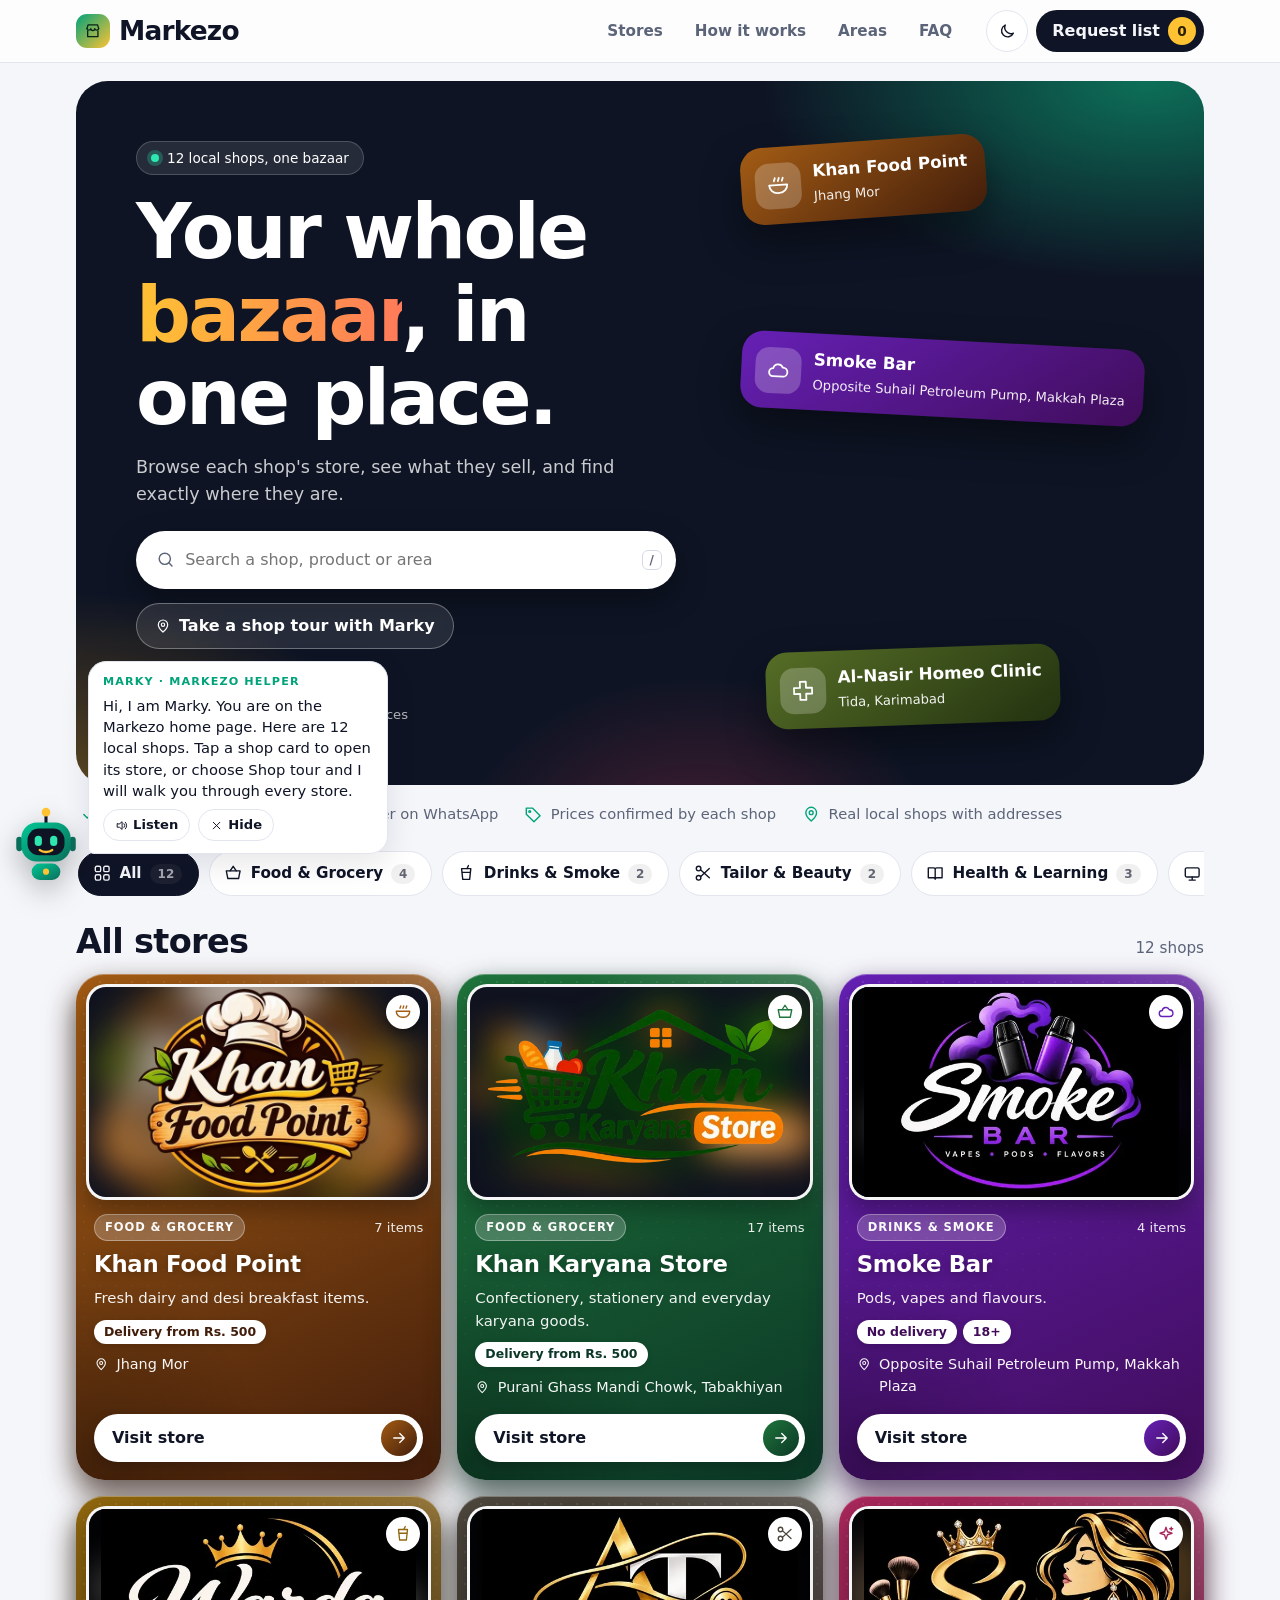
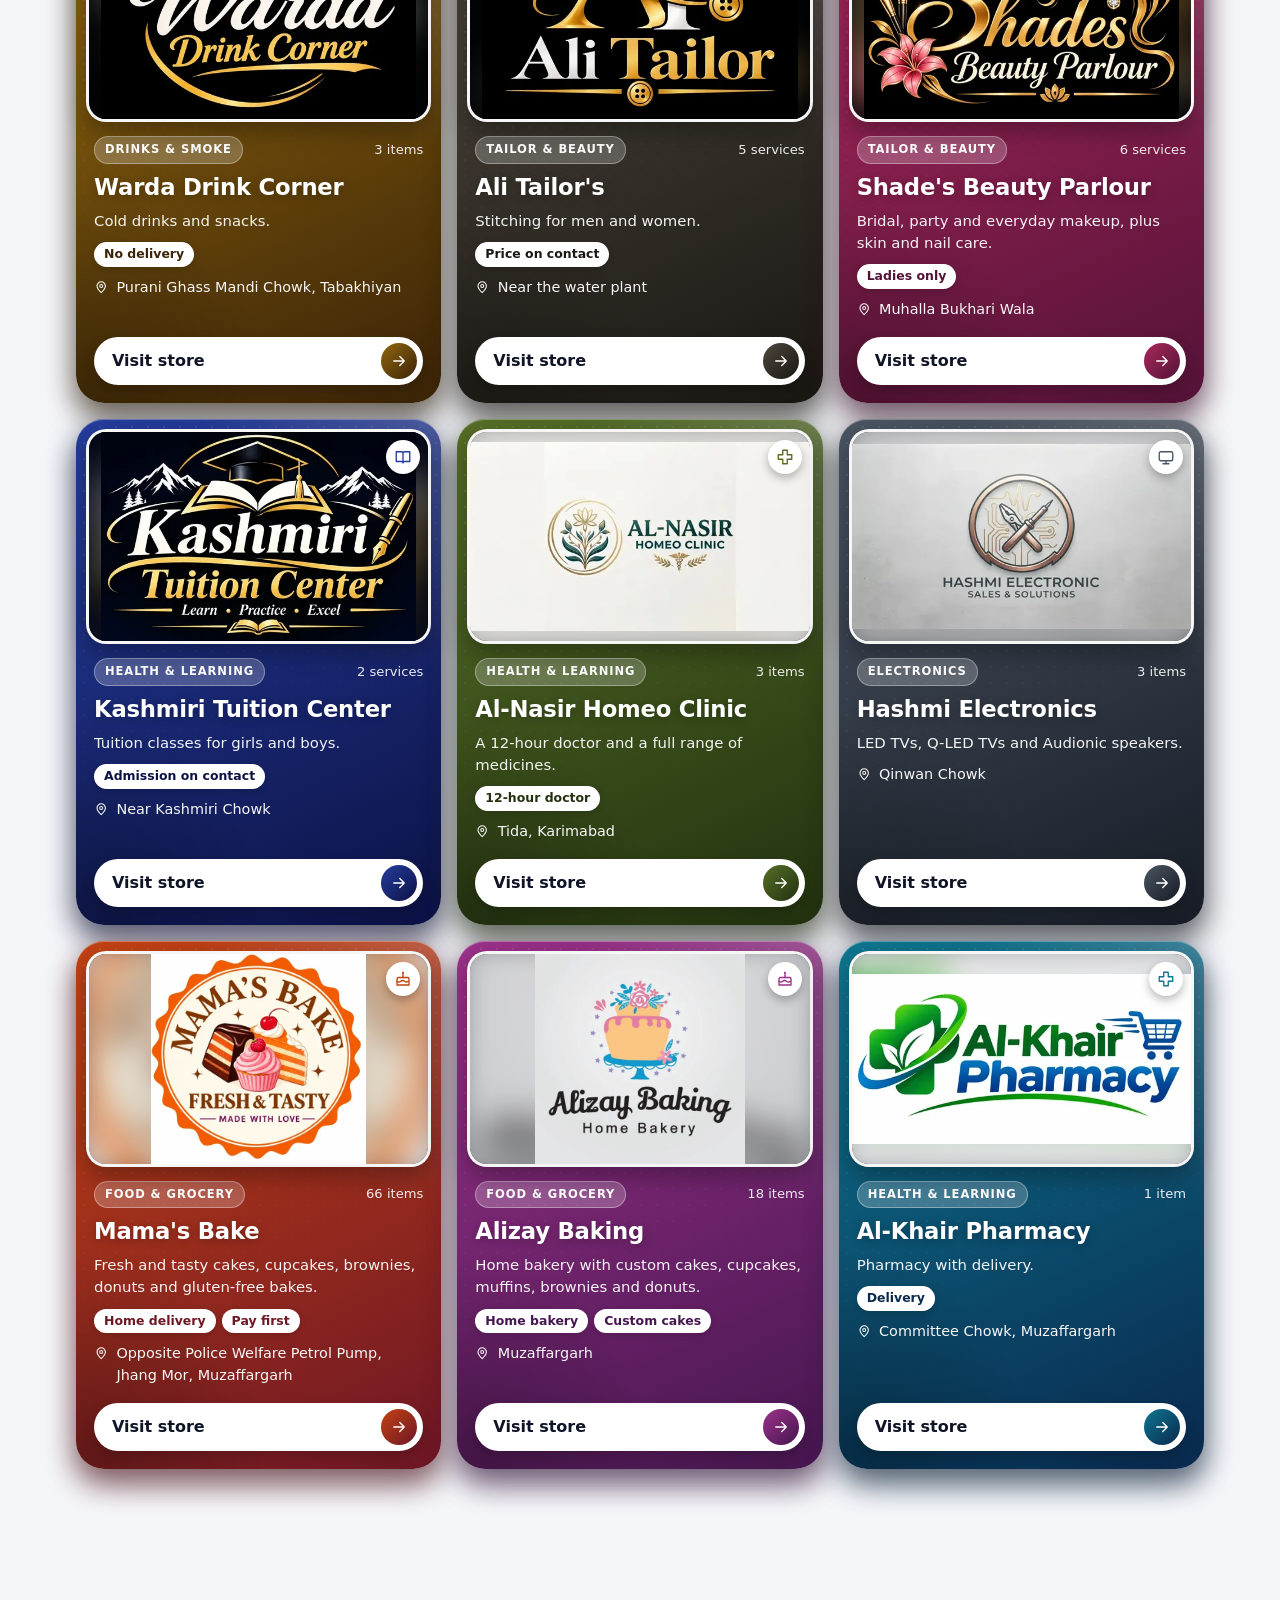
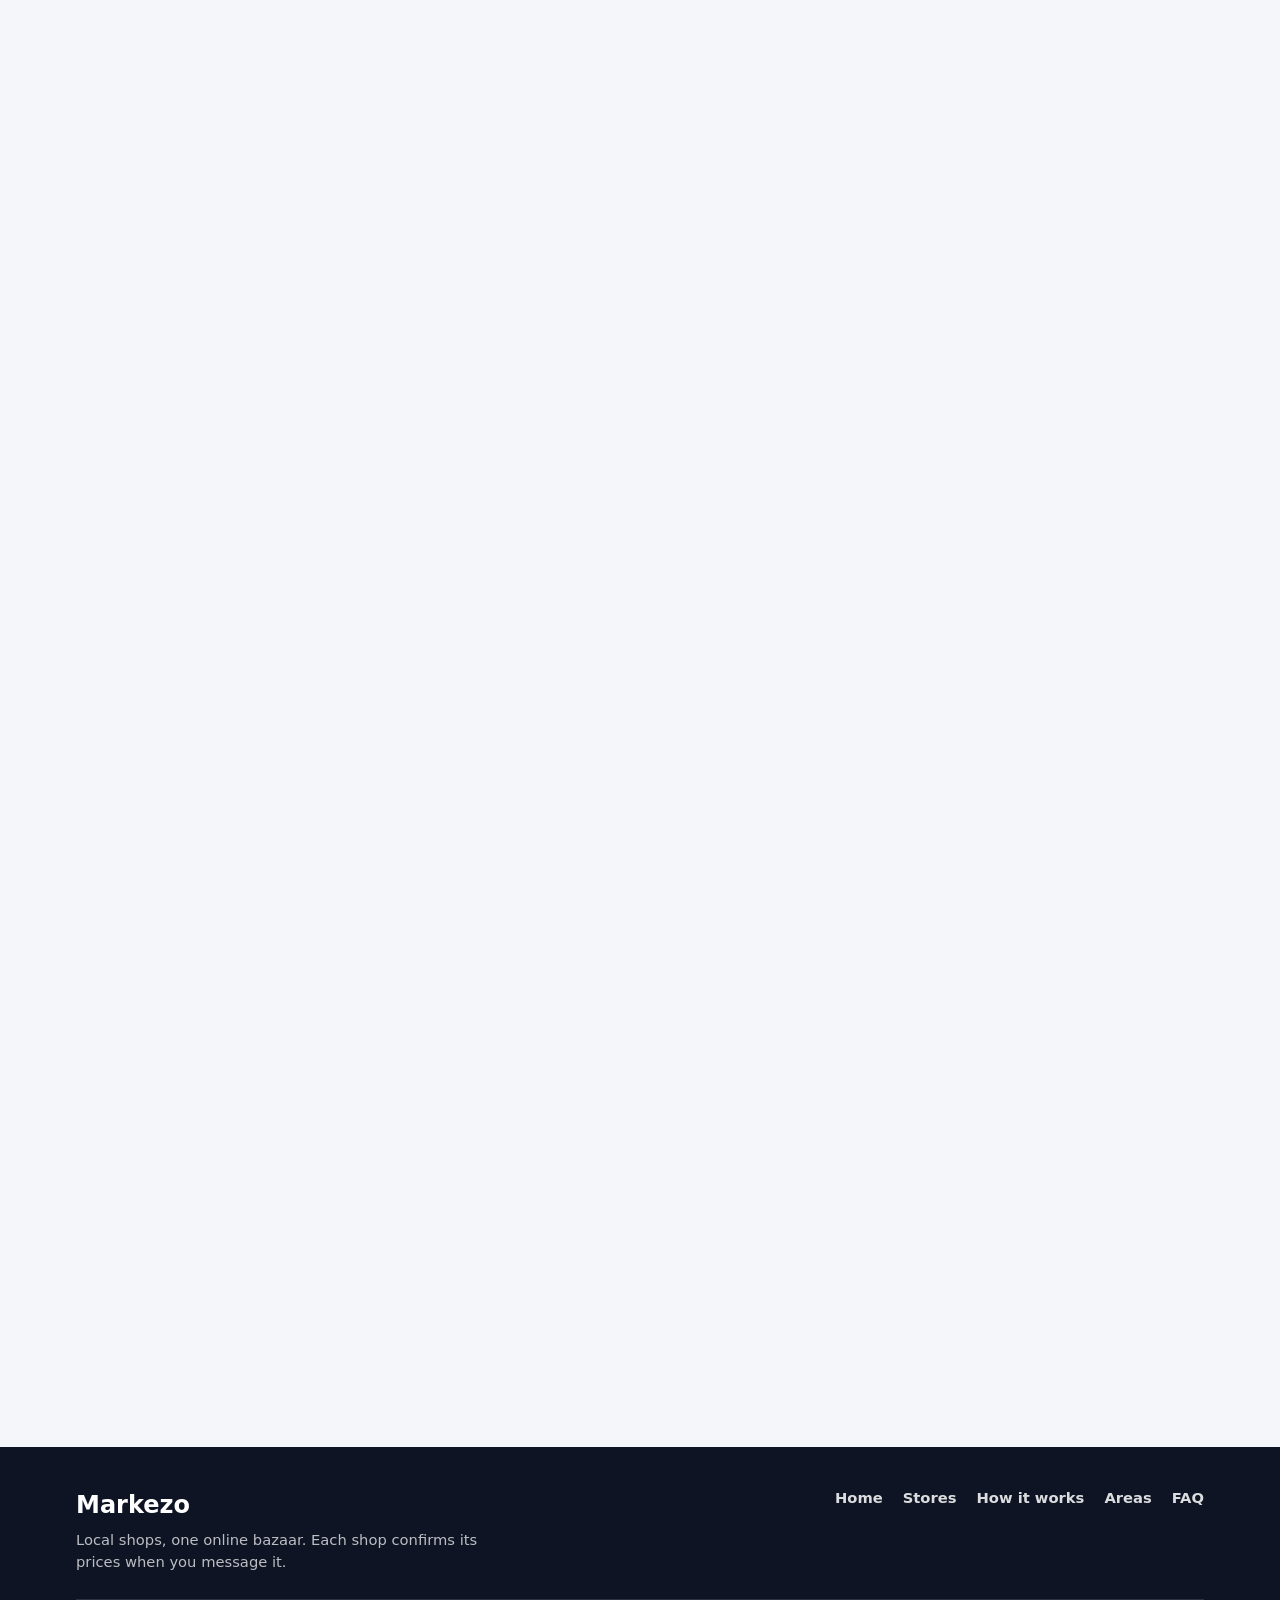
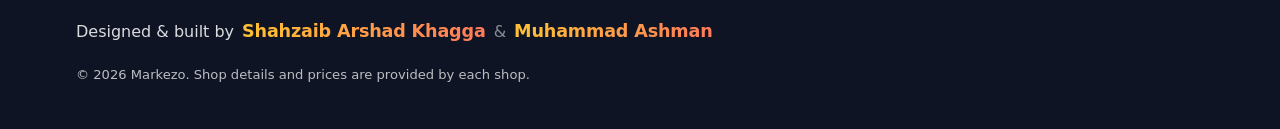
==== commit f5b6a1df: "Add files via upload" ====
--- a/index.html
+++ b/index.html
@@ -1,35 +1,432 @@
 <!doctype html>
 <html lang="en">
 <head>
-<meta name="google-site-verification" content="n5h1SkMO4lCYIxkYDlouYj3IXpWvrF7Q885TDrIRiIs" />
 <meta charset="utf-8">
-<meta http-equiv="Content-Security-Policy" content="default-src 'self'; script-src 'self' 'unsafe-inline'; style-src 'self' 'unsafe-inline' https://fonts.googleapis.com; font-src https://fonts.gstatic.com; img-src 'self' data:; base-uri 'none'; form-action 'none'">
 <meta name="viewport" content="width=device-width, initial-scale=1, viewport-fit=cover">
-<title>Markezo - Online Bazaar of Local Shops in Muzaffargarh</title>
-<meta name="description" content="Markezo brings 11 local shops of Muzaffargarh online. Browse food, grocery, bakery, pharmacy, tailor, beauty, electronics and more, see prices and message each shop on WhatsApp.">
-<link rel="canonical" href="https://ashmanyousufoffical-alt.github.io/Markezo/">
+<title>Markezo | Local shops of Muzaffargarh in one online bazaar</title>
 <meta name="author" content="Shahzaib Arshad Khagga, Muhammad Ashman">
 <meta name="application-name" content="Markezo">
-<meta name="robots" content="index,follow,max-image-preview:large">
-<meta name="keywords" content="Markezo, Muzaffargarh shops online, Muzaffargarh bazaar, online shopping Muzaffargarh, local shops Muzaffargarh">
-<meta property="og:type" content="website"><meta property="og:site_name" content="Markezo">
-<meta property="og:title" content="Markezo - Online Bazaar of Local Shops in Muzaffargarh"><meta property="og:description" content="Markezo brings 11 local shops of Muzaffargarh online. Browse food, grocery, bakery, pharmacy, tailor, beauty, electronics and more, see prices and message each shop on WhatsApp.">
-<meta property="og:url" content="https://ashmanyousufoffical-alt.github.io/Markezo/"><meta property="og:image" content="https://ashmanyousufoffical-alt.github.io/Markezo/og-image.png">
-<meta name="twitter:card" content="summary_large_image"><meta name="twitter:title" content="Markezo - Online Bazaar of Local Shops in Muzaffargarh"><meta name="twitter:description" content="Markezo brings 11 local shops of Muzaffargarh online. Browse food, grocery, bakery, pharmacy, tailor, beauty, electronics and more, see prices and message each shop on WhatsApp."><meta name="twitter:image" content="https://ashmanyousufoffical-alt.github.io/Markezo/og-image.png">
-<script type="application/ld+json">{"@context": "https://schema.org", "@graph": [{"@type": "WebSite", "name": "Markezo", "url": "https://ashmanyousufoffical-alt.github.io/Markezo/", "inLanguage": "en", "description": "Markezo brings 11 local shops of Muzaffargarh online. Browse food, grocery, bakery, pharmacy, tailor, beauty, electronics and more, see prices and message each shop on WhatsApp."}, {"@type": "ItemList", "name": "Local shops of Muzaffargarh on Markezo", "itemListElement": [{"@type": "ListItem", "position": 1, "url": "https://ashmanyousufoffical-alt.github.io/Markezo/shop-khan-food-point.html", "name": "Khan Food Point"}, {"@type": "ListItem", "position": 2, "url": "https://ashmanyousufoffical-alt.github.io/Markezo/shop-khan-karyana-store.html", "name": "Khan Karyana Store"}, {"@type": "ListItem", "position": 3, "url": "https://ashmanyousufoffical-alt.github.io/Markezo/shop-smoke-bar.html", "name": "Smoke Bar"}, {"@type": "ListItem", "position": 4, "url": "https://ashmanyousufoffical-alt.github.io/Markezo/shop-warda-drink-corner.html", "name": "Warda Drink Corner"}, {"@type": "ListItem", "position": 5, "url": "https://ashmanyousufoffical-alt.github.io/Markezo/shop-ali-tailors.html", "name": "Ali Tailor's"}, {"@type": "ListItem", "position": 6, "url": "https://ashmanyousufoffical-alt.github.io/Markezo/shop-shades-beauty-parlour.html", "name": "Shade's Beauty Parlour"}, {"@type": "ListItem", "position": 7, "url": "https://ashmanyousufoffical-alt.github.io/Markezo/shop-kashmiri-tuition-center.html", "name": "Kashmiri Tuition Center"}, {"@type": "ListItem", "position": 8, "url": "https://ashmanyousufoffical-alt.github.io/Markezo/shop-al-nasir-homeo-clinic.html", "name": "Al-Nasir Homeo Clinic"}, {"@type": "ListItem", "position": 9, "url": "https://ashmanyousufoffical-alt.github.io/Markezo/shop-hashmi-electronics.html", "name": "Hashmi Electronics"}, {"@type": "ListItem", "position": 10, "url": "https://ashmanyousufoffical-alt.github.io/Markezo/shop-mamas-bake.html", "name": "Mama's Bake"}, {"@type": "ListItem", "position": 11, "url": "https://ashmanyousufoffical-alt.github.io/Markezo/shop-al-khair-pharmacy.html", "name": "Al-Khair Pharmacy"}]}]}</script>
-<link rel="icon" href="favicon.svg" type="image/svg+xml">
-<link rel="icon" href="favicon-32.png" sizes="32x32" type="image/png">
-<link rel="shortcut icon" href="favicon.ico">
-<link rel="apple-touch-icon" href="apple-touch-icon.png">
+<meta name="description" content="Markezo: twelve local shops in one online bazaar. Browse each store, see products, prices and location, and message the shop on WhatsApp.">
 <meta name="theme-color" content="#F5F6FA" media="(prefers-color-scheme: light)">
 <meta name="theme-color" content="#0A0F1C" media="(prefers-color-scheme: dark)">
 <meta name="color-scheme" content="light dark">
+<meta name="referrer" content="no-referrer">
+<meta http-equiv="Content-Security-Policy" content="default-src 'none'; script-src 'unsafe-inline'; style-src 'unsafe-inline' https://fonts.googleapis.com; font-src https://fonts.gstatic.com; img-src data: blob:; base-uri 'none'; form-action 'none'">
+<meta property="og:type" content="website">
+<meta property="og:site_name" content="Markezo">
+<meta property="og:title" content="Markezo | Your whole bazaar, in one place">
+<meta property="og:description" content="Twelve local shops of Muzaffargarh in one online bazaar. See products, prices and location, then message the shop on WhatsApp.">
+<meta name="twitter:card" content="summary">
+<link rel="icon" href="data:image/svg+xml,%3Csvg xmlns='http://www.w3.org/2000/svg' viewBox='0 0 64 64'%3E%3Cdefs%3E%3ClinearGradient id='g' x1='0' y1='0' x2='1' y2='1'%3E%3Cstop offset='0' stop-color='%2300A37A'/%3E%3Cstop offset='1' stop-color='%23FFC233'/%3E%3C/linearGradient%3E%3C/defs%3E%3Crect width='64' height='64' rx='18' fill='url(%23g)'/%3E%3Cpath d='M16 26l3-10h26l3 10M16 26a5.5 5.5 0 0 0 10.7 0 5.5 5.5 0 0 0 10.6 0 5.5 5.5 0 0 0 10.7 0M18 30v16h28V30' fill='none' stroke='%2306231B' stroke-width='3.4' stroke-linecap='round' stroke-linejoin='round'/%3E%3C/svg%3E">
 <link rel="preconnect" href="https://fonts.googleapis.com">
 <link rel="preconnect" href="https://fonts.gstatic.com" crossorigin>
-<link rel="stylesheet" href="https://fonts.googleapis.com/css2?family=Bricolage+Grotesque:opsz,wght@12..96,500;12..96,700;12..96,800&family=DM+Sans:wght@400;500;700&display=swap">
+<link rel="stylesheet" href="https://fonts.googleapis.com/css2?family=Bricolage+Grotesque:opsz,wght@12..96,500;12..96,700;12..96,800&family=DM+Sans:wght@400;500;700&family=Bodoni+Moda:wght@700;800&display=swap">
 <script>try{var t=localStorage.getItem("mzTheme");if(t==="light"||t==="dark")document.documentElement.setAttribute("data-theme",t)}catch(e){}</script>
-<link rel="stylesheet" href="style.css">
-
+<style>
+/* ===== Tokens ===== */
+:root{
+  --bg:#F5F6FA;--surface:#FFFFFF;--fg:#0F1426;--muted:#5B6478;--line:#E2E5EE;
+  --accent:#00A37A;--accent-fg:#FFFFFF;--mark:#FFC233;--mark-fg:#2A1E00;--ink:#0E1424;
+  --glass:rgba(255,255,255,.78);--b-l:38%;--b-a:.14;--shadow:0 10px 30px rgba(15,20,38,.10);
+  --display:"Bricolage Grotesque","Trebuchet MS",system-ui,sans-serif;
+  --body:"DM Sans",system-ui,-apple-system,"Segoe UI",sans-serif;
+  --wa:#1FAF5A;color-scheme:light;
+}
+@media (prefers-color-scheme:dark){:root:not([data-theme="light"]){
+  --bg:#0A0F1C;--surface:#131A2C;--fg:#EEF1F8;--muted:#9AA7BF;--line:#232C45;--accent:#2EE6B0;--accent-fg:#03231A;
+  --glass:rgba(19,26,44,.78);--b-l:72%;--b-a:.2;--shadow:0 10px 30px rgba(0,0,0,.35);color-scheme:dark}}
+:root[data-theme="dark"]{
+  --bg:#0A0F1C;--surface:#131A2C;--fg:#EEF1F8;--muted:#9AA7BF;--line:#232C45;--accent:#2EE6B0;--accent-fg:#03231A;
+  --glass:rgba(19,26,44,.78);--b-l:72%;--b-a:.2;--shadow:0 10px 30px rgba(0,0,0,.35);color-scheme:dark}
+:root[data-theme="light"]{color-scheme:light}
+
+/* ===== Base ===== */
+*,*::before,*::after{box-sizing:border-box}
+html{scroll-behavior:smooth;-webkit-text-size-adjust:100%}
+html,body{margin:0}
+body{background:var(--bg);color:var(--fg);font-family:var(--body);font-size:16px;line-height:1.5;-webkit-font-smoothing:antialiased}
+img{max-width:100%}
+[hidden]{display:none!important}
+a{color:inherit}
+button{font:inherit;color:inherit;cursor:pointer}
+:focus-visible{outline:3px solid var(--mark);outline-offset:2px}
+h1,h2,h3{font-family:var(--display);line-height:1.08;margin:0;text-wrap:balance}
+main:focus{outline:none}
+.wrap{max-width:1160px;margin:0 auto;padding-inline:max(16px,env(safe-area-inset-left,0px)) max(16px,env(safe-area-inset-right,0px))}
+svg.i{width:1em;height:1em;stroke:currentColor;fill:none;stroke-width:1.8;stroke-linecap:round;stroke-linejoin:round;flex:none}
+.skip{position:fixed;left:12px;top:-60px;z-index:100;background:var(--fg);color:var(--bg);padding:10px 16px;border-radius:10px;font-weight:700;text-decoration:none;transition:top .15s}
+.skip:focus{top:12px}
+.sr{position:absolute;width:1px;height:1px;overflow:hidden;clip:rect(0 0 0 0);white-space:nowrap}
+
+/* ===== Header ===== */
+.bar{position:sticky;top:0;z-index:50;background:var(--glass);backdrop-filter:blur(14px);-webkit-backdrop-filter:blur(14px);border-bottom:1px solid var(--line);padding-top:env(safe-area-inset-top,0px)}
+.bar .wrap{display:flex;align-items:center;justify-content:space-between;gap:12px;padding-block:10px}
+.logo{font-family:var(--display);font-weight:800;font-size:1.65rem;letter-spacing:-.03em;text-decoration:none;display:flex;align-items:center;gap:9px}
+.logo .mk{width:34px;height:34px;border-radius:11px;background:linear-gradient(135deg,var(--accent),var(--mark));display:grid;place-items:center;color:#06231B;font-size:1.1rem}
+.nav{display:none;gap:4px;margin-left:auto;margin-right:8px}
+.nav a{padding:8px 14px;border-radius:999px;font-weight:700;font-size:.95rem;text-decoration:none;color:var(--muted)}
+.nav a:hover{background:var(--line);color:var(--fg)}
+.tools{display:flex;gap:8px;align-items:center}
+.ibtn{width:42px;height:42px;border-radius:50%;border:1px solid var(--line);background:var(--surface);display:grid;place-items:center;font-size:1.15rem}
+.cartbtn{display:flex;align-items:center;gap:8px;border:0;background:var(--fg);color:var(--bg);border-radius:999px;padding:0 8px 0 16px;height:42px;font-weight:700}
+.cartbtn b{min-width:28px;height:28px;border-radius:99px;background:var(--mark);color:var(--mark-fg);display:inline-grid;place-items:center;font-size:.85rem;padding:0 7px}
+@media (min-width:860px){.nav{display:flex}}
+
+/* ===== Hero ===== */
+.hero{margin-top:18px;border-radius:32px;color:#fff;position:relative;overflow:hidden;
+  background:radial-gradient(620px 320px at 95% 0%,hsl(160 90% 42%/.5),transparent 62%),radial-gradient(520px 320px at 0% 100%,hsl(40 100% 55%/.32),transparent 60%),radial-gradient(400px 300px at 55% 110%,hsl(350 90% 60%/.25),transparent 60%),var(--ink);
+  display:grid;grid-template-columns:1.15fr .85fr;gap:20px;padding:clamp(26px,5vw,60px)}
+.hero>*{min-width:0}
+.eyebrow{display:inline-flex;align-items:center;gap:8px;background:rgba(255,255,255,.1);border:1px solid rgba(255,255,255,.18);border-radius:999px;padding:6px 14px;font-size:.85rem;font-weight:500}
+.eyebrow i{width:8px;height:8px;border-radius:50%;background:#2EE6B0;box-shadow:0 0 0 4px rgba(46,230,176,.25)}
+.hero h1{font-size:clamp(2.5rem,6.4vw,4.8rem);font-weight:800;letter-spacing:-.035em;margin:16px 0 14px}
+.hero h1 em{font-style:normal;background:linear-gradient(90deg,#FFC233,#FF7A59);-webkit-background-clip:text;background-clip:text;color:transparent}
+.hero p{color:rgba(255,255,255,.78);max-width:44ch;font-size:1.1rem;margin:0 0 24px}
+.search{display:flex;align-items:center;gap:10px;background:#fff;color:#0F1426;border-radius:999px;padding:6px 8px 6px 20px;max-width:540px;box-shadow:0 12px 30px rgba(0,0,0,.35)}
+.search svg{font-size:1.2rem;color:#5B6478}
+.search input{flex:1;min-width:0;border:0;outline:0;font:inherit;font-size:16px;background:transparent;color:#0F1426;padding:11px 0}
+.search input::-webkit-search-cancel-button{display:none}
+.search:focus-within{outline:3px solid var(--mark)}
+.search kbd{font:600 .75rem var(--body);border:1px solid #D5DAE6;border-radius:6px;padding:2px 7px;color:#5B6478;margin-right:6px}
+.search .clr{border:0;background:#EEF0F6;color:#0F1426;width:34px;height:34px;border-radius:50%;display:grid;place-items:center}
+@media (hover:none){.search kbd{display:none}}
+.stats{display:flex;flex-wrap:wrap;gap:22px;margin-top:26px}
+.stats div{display:flex;flex-direction:column}
+.stats b{font-family:var(--display);font-size:1.9rem;font-weight:800;line-height:1}
+.stats span{font-size:.82rem;color:rgba(255,255,255,.7)}
+.stack{position:relative;min-height:300px}
+.mini{position:absolute;display:flex;align-items:center;gap:12px;padding:14px 18px 14px 14px;border-radius:22px;color:#fff;text-decoration:none;box-shadow:0 18px 40px rgba(0,0,0,.4);animation:float 6s ease-in-out infinite;width:max-content;max-width:100%}
+.mini .ic{width:46px;height:46px;border-radius:14px;background:rgba(255,255,255,.22);display:grid;place-items:center;font-size:1.5rem}
+.mini b{display:block;font-family:var(--display);font-size:1.05rem}
+.mini span span{font-size:.82rem;opacity:.92}
+.mini:nth-child(1){top:0;left:4%;transform:rotate(-4deg)}
+.mini:nth-child(2){top:34%;right:0;transform:rotate(3deg);animation-delay:-2s}
+.mini:nth-child(3){bottom:0;left:10%;transform:rotate(-2deg);animation-delay:-4s}
+@keyframes float{50%{translate:0 -10px}}
+.sg{--c1:hsl(var(--h) 82% 50%);--c2:hsl(calc(var(--h) + 28) 85% 36%)}
+
+/* ===== Categories + headings ===== */
+.cats{display:flex;gap:10px;overflow-x:auto;padding:26px 2px 6px;scrollbar-width:none;-webkit-overflow-scrolling:touch}
+.cats::-webkit-scrollbar{display:none}
+.chip{flex:none;display:flex;align-items:center;gap:8px;border:1px solid var(--line);background:var(--surface);border-radius:999px;padding:10px 16px 10px 14px;font-weight:700;font-size:.95rem}
+.chip svg{font-size:1.15rem}
+.chip small{font-size:.75rem;font-weight:700;opacity:.65;background:rgba(127,127,127,.18);border-radius:99px;padding:1px 8px}
+.chip[aria-pressed="true"]{background:var(--fg);color:var(--bg);border-color:var(--fg)}
+.head{display:flex;align-items:baseline;justify-content:space-between;gap:12px;margin:22px 0 14px}
+.head h2{font-size:clamp(1.5rem,3.4vw,2.1rem);font-weight:800;letter-spacing:-.02em}
+.count{color:var(--muted);font-size:.95rem}
+
+/* ===== Store cards ===== */
+.grid{display:grid;grid-template-columns:repeat(3,1fr);gap:16px}
+.card{position:relative;isolation:isolate;display:flex;flex-direction:column;min-width:0;padding:10px;border-radius:28px;color:#fff;text-decoration:none;
+  background:radial-gradient(120% 90% at 100% 0%,rgba(255,255,255,.2),transparent 55%),radial-gradient(90% 70% at 0% 100%,rgba(0,0,0,.28),transparent 60%),linear-gradient(155deg,var(--c1),var(--c2));
+  box-shadow:0 14px 30px rgba(0,0,0,.28),0 14px 30px color-mix(in srgb,var(--c2) 55%,transparent),inset 0 1px 0 rgba(255,255,255,.3);
+  transition:transform .2s,box-shadow .2s;animation:cardin .5s backwards;animation-delay:calc(min(var(--i,0),8)*45ms)}
+.card::before{content:"";position:absolute;inset:0;border-radius:inherit;background:radial-gradient(rgba(255,255,255,.2) 1.2px,transparent 1.5px) 0 0/16px 16px;opacity:.5;z-index:-1;pointer-events:none;-webkit-mask-image:linear-gradient(160deg,#000,transparent 70%);mask-image:linear-gradient(160deg,#000,transparent 70%)}
+.card:hover{transform:translateY(-6px);box-shadow:0 24px 44px rgba(0,0,0,.34),0 24px 44px color-mix(in srgb,var(--c2) 70%,transparent),inset 0 1px 0 rgba(255,255,255,.38)}
+@keyframes cardin{from{opacity:0;transform:translateY(16px) scale(.97)}to{opacity:1;transform:none}}
+.lg2{position:relative;aspect-ratio:16/10;overflow:hidden;border-radius:20px;border:3px solid rgba(255,255,255,.96);background:#10131f;box-shadow:0 10px 22px rgba(0,0,0,.3)}
+.lg2::before{content:"";position:absolute;inset:-20px;background:var(--logo) center/cover;filter:blur(18px) saturate(1.1);opacity:.9}
+.lg2 img{position:relative;width:100%;height:100%;object-fit:contain;display:block}
+.cbadge{position:absolute;right:8px;top:8px;width:34px;height:34px;border-radius:50%;background:#fff;color:var(--c1);display:grid;place-items:center;z-index:2;box-shadow:0 4px 10px rgba(0,0,0,.28)}
+.cbadge svg{width:18px;height:18px}
+.cbody{display:flex;flex-direction:column;gap:10px;padding:14px 8px 8px;flex:1;min-width:0}
+.crow{display:flex;justify-content:space-between;align-items:center;gap:8px}
+.ccat{font-size:.72rem;font-weight:800;letter-spacing:.08em;text-transform:uppercase;background:rgba(255,255,255,.22);border:1px solid rgba(255,255,255,.35);padding:4px 10px;border-radius:999px}
+.cn{font-size:.82rem;font-weight:500;color:rgba(255,255,255,.92)}
+.card h3{font-size:1.42rem;font-weight:800;letter-spacing:-.01em;line-height:1.15;text-shadow:0 2px 8px rgba(0,0,0,.25)}
+.cdesc{margin:0;color:rgba(255,255,255,.94);font-size:.93rem;display:-webkit-box;-webkit-line-clamp:2;-webkit-box-orient:vertical;overflow:hidden}
+.ctags{display:flex;flex-wrap:wrap;gap:6px}
+.ctags span{background:#fff;color:var(--c2);border-radius:999px;padding:3px 10px;font-size:.78rem;font-weight:700;box-shadow:0 2px 6px rgba(0,0,0,.15)}
+.cloc{display:flex;gap:8px;align-items:flex-start;color:rgba(255,255,255,.96);font-size:.9rem;margin-bottom:6px}
+.cloc svg{margin-top:3px}
+.visit{margin-top:auto;display:flex;justify-content:space-between;align-items:center;background:#fff;color:#0F1426;border-radius:999px;padding:6px 6px 6px 18px;font-weight:700;box-shadow:0 6px 14px rgba(0,0,0,.2)}
+.visit .va{width:36px;height:36px;border-radius:50%;background:linear-gradient(135deg,var(--c1),var(--c2));color:#fff;display:grid;place-items:center;transition:transform .2s}
+.visit .va svg{width:18px;height:18px}
+.card:hover .va{transform:translateX(4px)}
+.empty{grid-column:1/-1;text-align:center;color:var(--muted);padding:36px 0}
+.empty button{margin-top:12px;border:1px solid var(--line);background:var(--surface);border-radius:999px;padding:9px 18px;font-weight:700}
+
+/* ===== Sections ===== */
+.sec{padding-block:56px 8px;content-visibility:auto;contain-intrinsic-size:auto 420px;scroll-margin-top:70px}
+.sec>h2{font-size:clamp(1.5rem,3.4vw,2.1rem);font-weight:800;letter-spacing:-.02em;margin-bottom:6px}
+.sec>p{color:var(--muted);margin:0 0 22px;max-width:56ch}
+.steps{display:grid;grid-template-columns:repeat(3,1fr);gap:16px}
+.stp{background:var(--surface);border:1px solid var(--line);border-radius:24px;padding:22px;display:flex;flex-direction:column;gap:10px}
+.stp .n{width:44px;height:44px;border-radius:14px;background:var(--fg);color:var(--bg);display:grid;place-items:center;font-family:var(--display);font-weight:800;font-size:1.2rem}
+.stp h3{font-size:1.2rem}.stp p{margin:0;color:var(--muted);font-size:.96rem}
+.areas{display:grid;grid-template-columns:repeat(auto-fill,minmax(260px,1fr));gap:14px}
+.area{background:var(--surface);border:1px solid var(--line);border-radius:20px;padding:18px;min-width:0}
+.area h3{font-size:1.05rem;display:flex;align-items:center;gap:8px;margin-bottom:10px}
+.area h3 svg{color:var(--accent);font-size:1.2rem}
+.area a{display:flex;justify-content:space-between;gap:8px;padding:8px 0;border-top:1px solid var(--line);text-decoration:none;font-weight:700;font-size:.95rem}
+.area a:hover{color:var(--accent)}
+.area a span{color:var(--muted);font-weight:500}
+.faq{display:grid;gap:10px;max-width:820px}
+.faq details{background:var(--surface);border:1px solid var(--line);border-radius:18px;padding:0 20px}
+.faq summary{list-style:none;cursor:pointer;padding:16px 0;font-weight:700;display:flex;justify-content:space-between;align-items:center;gap:12px}
+.faq summary::-webkit-details-marker{display:none}
+.faq summary::after{content:"+";font-size:1.4rem;line-height:1;color:var(--muted);transition:transform .2s}
+.faq details[open] summary::after{transform:rotate(45deg)}
+.faq details p{margin:0 0 16px;color:var(--muted)}
+.cta{margin-top:56px;border-radius:28px;padding:clamp(24px,4vw,40px);background:linear-gradient(135deg,var(--accent),#0B6E5B);color:#fff;display:flex;flex-wrap:wrap;gap:16px;align-items:center;justify-content:space-between}
+[data-theme="dark"] .cta{color:#03231A}
+.cta h2{font-size:clamp(1.4rem,3vw,2rem);font-weight:800}
+.cta p{margin:6px 0 0;opacity:.9;max-width:46ch}
+.cta a{background:#fff;color:#0F1426;border-radius:999px;padding:13px 22px;font-weight:800;text-decoration:none;display:inline-flex;gap:8px;align-items:center}
+footer{margin-top:64px;background:var(--ink);color:rgba(255,255,255,.72);padding-block:40px calc(44px + env(safe-area-inset-bottom,0px))}
+footer .wrap{display:flex;flex-wrap:wrap;gap:20px 40px;justify-content:space-between;align-items:flex-start}
+footer b{font-family:var(--display);font-size:1.5rem;color:#fff}
+footer p{margin:6px 0 0;max-width:46ch;font-size:.92rem}
+footer nav{display:flex;flex-wrap:wrap;gap:6px 20px}
+footer nav a{text-decoration:none;font-weight:700;font-size:.92rem;color:#fff;opacity:.85}
+footer nav a:hover{opacity:1;text-decoration:underline}
+footer .credit{flex-basis:100%;margin:6px 0 0;max-width:none;display:flex;flex-wrap:wrap;gap:4px 8px;align-items:center;font-size:1rem;color:rgba(255,255,255,.85);padding-top:18px;border-top:1px solid rgba(255,255,255,.12)}
+footer .credit b{background:linear-gradient(90deg,#FFC233,#FF7A59);-webkit-background-clip:text;background-clip:text;color:transparent;font-family:var(--display);font-size:1.1rem;letter-spacing:-.01em}
+footer .credit span{opacity:.6}
+footer small{flex-basis:100%;font-size:.82rem}
+
+/* ===== Shop page ===== */
+.crumb{display:inline-flex;align-items:center;gap:6px;margin:18px 0 12px;font-weight:700;text-decoration:none;color:var(--muted)}
+.crumb:hover{color:var(--fg)}
+.sh{border-radius:32px;color:#fff;padding:clamp(24px,4vw,44px);display:flex;gap:24px;align-items:center;flex-wrap:wrap;position:relative;overflow:hidden;background:linear-gradient(135deg,var(--c1),var(--c2))}
+.sh::before{content:"";position:absolute;inset:-40px;background:var(--logo) center/cover;filter:blur(44px) saturate(1.25);opacity:.34;pointer-events:none}
+.sh::after{content:"";position:absolute;inset:0;border-radius:inherit;background:radial-gradient(rgba(255,255,255,.16) 1.2px,transparent 1.5px) 0 0/18px 18px,radial-gradient(70% 120% at 100% 0%,rgba(255,255,255,.22),transparent 60%);-webkit-mask-image:linear-gradient(120deg,transparent 30%,#000);mask-image:linear-gradient(120deg,transparent 30%,#000);pointer-events:none}
+.sh.lite::before{opacity:.07;filter:blur(44px) saturate(1.4) brightness(.8)}
+.sh{box-shadow:0 24px 50px color-mix(in srgb,var(--c2) 45%,transparent)}
+.sh .big{width:min(100%,270px);aspect-ratio:3/2;border-radius:22px;overflow:hidden;background:#10131f;position:relative;z-index:1;flex:none;box-shadow:0 14px 30px rgba(0,0,0,.3)}
+.sh .big img{position:absolute;inset:0;width:100%;height:100%;object-fit:cover;display:block}
+.contain{background:#fff!important}
+.contain img{object-fit:contain!important;padding:8px}
+.sh>div{position:relative;z-index:1;min-width:0}
+.sh .tag{font-size:.78rem;letter-spacing:.1em;text-transform:uppercase;font-weight:700;opacity:.95}
+.sh h1{font-size:clamp(2rem,5.4vw,3.4rem);font-weight:800;letter-spacing:-.03em;margin:4px 0 8px}
+.sh p{margin:0;max-width:48ch;font-size:1.08rem}
+.pills{display:flex;flex-wrap:wrap;gap:8px;margin-top:16px}
+.pills span{display:inline-flex;align-items:center;gap:6px;background:rgba(255,255,255,.22);border-radius:999px;padding:6px 14px;font-size:.88rem;font-weight:500}
+.wabig{margin-top:18px;display:inline-flex;align-items:center;gap:8px;background:#fff;color:#0F1426;border-radius:999px;padding:12px 22px;font-weight:800;text-decoration:none;box-shadow:0 10px 24px rgba(0,0,0,.25)}
+.wabig svg{color:var(--wa);font-size:1.2rem}
+.layout{display:grid;grid-template-columns:1fr 340px;gap:24px;padding-block:26px 8px;align-items:start}
+.layout>*{min-width:0}
+.sec2{font-size:1.5rem;font-weight:800;letter-spacing:-.02em}
+.phead{display:flex;align-items:center;justify-content:space-between;gap:14px;flex-wrap:wrap;margin-bottom:14px}
+.pfind{display:flex;align-items:center;gap:8px;background:var(--surface);border:1px solid var(--line);border-radius:999px;padding:4px 14px;min-width:min(100%,260px)}
+.pfind input{border:0;outline:0;background:transparent;color:var(--fg);font:inherit;font-size:16px;padding:7px 0;flex:1;min-width:0}
+.pfind:focus-within{outline:3px solid var(--mark);outline-offset:1px}
+.gchips{display:flex;gap:8px;overflow-x:auto;margin-bottom:14px;scrollbar-width:none;padding-bottom:2px}
+.gchips::-webkit-scrollbar{display:none}
+.gchips button{flex:none;border:1px solid var(--line);background:var(--surface);border-radius:999px;padding:6px 14px;font-weight:700;font-size:.88rem}
+.gchips button:hover{border-color:var(--c1)}
+.note{display:flex;gap:10px;align-items:center;background:var(--mark);color:var(--mark-fg);border-radius:16px;padding:12px 16px;margin-bottom:18px;font-weight:700}
+.facts{display:grid;gap:10px;margin-bottom:22px}
+.fact{display:flex;gap:12px;align-items:center;background:var(--surface);border:1px solid var(--line);border-radius:16px;padding:12px 14px}
+.fact .fi{width:38px;height:38px;border-radius:12px;flex:none;display:grid;place-items:center;font-size:1.2rem;background:hsl(var(--h) 85% 55%/var(--b-a));color:hsl(var(--h) 70% var(--b-l))}
+.fact p{margin:0;font-weight:500}
+.rates{background:var(--surface);border:1px solid var(--line);border-radius:18px;padding:14px 16px;margin-bottom:20px}
+.rates h3{font-size:1.1rem;margin-bottom:6px}
+.rr{display:flex;justify-content:space-between;gap:10px;padding:9px 0;border-top:1px solid var(--line);font-weight:700}
+.rr span:last-child{color:var(--accent)}
+.plist{display:grid;grid-template-columns:repeat(auto-fill,minmax(230px,1fr));gap:14px}
+.gh{grid-column:1/-1;font-size:1.25rem;font-weight:800;margin:12px 0 0;scroll-margin-top:84px}
+.prod{background:var(--surface);border:1px solid var(--line);border-radius:22px;padding:16px;display:flex;flex-direction:column;gap:14px;justify-content:space-between;transition:transform .18s,border-color .18s}
+.prod:hover{transform:translateY(-3px);border-color:var(--c1)}
+.prod .top{display:flex;gap:12px;align-items:flex-start}
+.prod .b{width:48px;height:48px;border-radius:15px;flex:none;display:grid;place-items:center;font-size:1.5rem;background:hsl(var(--h) 85% 55%/var(--b-a));color:hsl(var(--h) 70% var(--b-l))}
+.prod h3{font-size:1.08rem;font-weight:700}
+.prod small{color:var(--muted);display:block;margin-top:2px;font-size:.88rem}
+.prod .price{display:inline-block;margin-top:4px;font-weight:800;color:var(--accent);font-size:.98rem}
+.add{border:0;background:var(--fg);color:var(--bg);border-radius:12px;padding:10px 14px;font-weight:700;display:flex;align-items:center;justify-content:center;gap:6px}
+.add:hover{background:var(--accent);color:var(--accent-fg)}
+.step{display:flex;align-items:center;justify-content:space-between;background:var(--accent);color:var(--accent-fg);border-radius:12px;overflow:hidden}
+.step button{border:0;background:transparent;width:46px;height:40px;font-size:1.3rem;font-weight:700;color:inherit}
+.step span{font-weight:800;font-variant-numeric:tabular-nums}
+.loc{background:var(--surface);border:1px solid var(--line);border-radius:26px;overflow:hidden;position:sticky;top:calc(env(safe-area-inset-top,0px) + 76px)}
+.map{height:150px;background:linear-gradient(135deg,var(--c1),var(--c2));color:rgba(255,255,255,.55);position:relative}
+.map svg{width:100%;height:100%;display:block}
+.pin{position:absolute;left:50%;top:50%;translate:-50% -72%;width:44px;height:44px;border-radius:50% 50% 50% 0;rotate:-45deg;background:#fff;display:grid;place-items:center;box-shadow:0 8px 18px rgba(0,0,0,.3)}
+.pin i{rotate:45deg;width:14px;height:14px;border-radius:50%;background:var(--c2);display:block}
+.loc .in{padding:18px}
+.loc h2{font-size:1.2rem;font-weight:800;margin-bottom:6px}
+.addr{font-size:1.05rem;margin:0 0 14px;color:var(--muted)}
+.btns{display:flex;flex-wrap:wrap;gap:8px}
+.btn{border:1.5px solid var(--line);background:transparent;border-radius:12px;padding:10px 14px;font-weight:700;text-decoration:none;font-size:.93rem;display:inline-flex;align-items:center;gap:6px}
+.btn:hover{border-color:var(--fg)}
+.btn.pri{background:var(--accent);border-color:var(--accent);color:var(--accent-fg)}
+.btn.wa{background:#168F48;border-color:#168F48;color:#fff}
+.contact{margin-top:16px;padding-top:14px;border-top:1px solid var(--line)}
+.contact h2{font-size:1.2rem;font-weight:800;margin-bottom:6px}
+.num{font-family:var(--display);font-size:1.6rem;font-weight:800;letter-spacing:.01em;margin:0 0 12px}
+.near{margin-top:16px;padding-top:12px;border-top:1px solid var(--line);font-size:.9rem;color:var(--muted)}
+.near a{display:block;padding:5px 0;font-weight:700;color:var(--fg)}
+.bd{display:flex;flex-wrap:wrap;gap:6px;margin-top:10px}
+.bd span{background:#fff;color:#0F1426;border-radius:999px;padding:3px 10px;font-size:.78rem;font-weight:700}
+
+/* ===== Helper bot ===== */
+.bot{position:fixed;left:max(12px,env(safe-area-inset-left,0px));bottom:calc(16px + env(safe-area-inset-bottom,0px));z-index:35;width:68px;height:78px}
+.botface{border:0;background:transparent;padding:0;width:68px;height:78px;display:block;cursor:grab;touch-action:none;user-select:none;-webkit-user-select:none;filter:drop-shadow(0 10px 14px rgba(0,0,0,.28))}
+.bot.drag .botface{cursor:grabbing}.bot.drag .botface svg{animation:none;transform:scale(1.08)}
+.bot.right .bubble{left:auto;right:calc(100% + 8px);border-radius:18px 18px 6px 18px}
+.bot.low .bubble{bottom:auto;top:0}
+.botface svg{width:100%;height:100%;display:block;animation:botfloat 4s ease-in-out infinite}
+.bubble{background:var(--surface);color:var(--fg);border:1px solid var(--line);border-radius:18px 18px 18px 6px;padding:12px 14px;max-width:min(300px,calc(100vw - 110px));max-height:46vh;overflow:auto;box-shadow:var(--shadow);position:absolute;left:calc(100% + 8px);bottom:30px;width:max-content}
+.bubble p{margin:0;font-size:.92rem;line-height:1.45}
+.botbtns{display:flex;gap:8px;margin-top:8px}
+.botbtns button{border:1px solid var(--line);background:transparent;border-radius:999px;padding:5px 11px;font-size:.82rem;font-weight:700;display:inline-flex;align-items:center;gap:5px}
+.bot.quiet .bubble{display:none}
+.botacts{display:flex;flex-wrap:wrap;gap:6px;margin-top:8px}.botacts:empty{display:none}
+.botacts a{border-radius:999px;padding:6px 12px;background:#0B6E5B;color:#fff;font-size:.82rem;font-weight:700;text-decoration:none}
+.botq{display:none;margin-top:10px}.bot.ask .botq{display:block}
+.bot.ask .bubble{width:min(310px,calc(100vw - 110px))}
+.botchips{display:flex;flex-wrap:wrap;gap:6px;margin-bottom:8px}
+.botchips button{border:1px solid var(--line);background:transparent;color:inherit;border-radius:999px;padding:4px 10px;font-size:.78rem}
+.botask{display:flex;gap:6px}
+.botask input{flex:1;min-width:0;border:1px solid var(--line);background:var(--bg);color:var(--fg);border-radius:12px;padding:9px 11px;font:inherit;font-size:16px}
+.botask button{border:0;border-radius:12px;padding:0 14px;font-weight:700;background:#0B6E5B;color:#fff}
+.bubble.pop{animation:botpop .35s ease-out}
+@keyframes botpop{from{opacity:0;transform:translateY(8px) scale(.96)}to{opacity:1;transform:none}}
+@keyframes botfloat{50%{transform:translateY(-8px)}}
+.bot-eye{transform-box:fill-box;transform-origin:center;animation:botblink 5s infinite}
+@keyframes botblink{0%,92%,100%{transform:scaleY(1)}96%{transform:scaleY(.1)}}
+.bot-led{animation:botled 1.6s ease-in-out infinite}
+@keyframes botled{50%{opacity:.35}}
+
+/* ===== Request list panel, FAB, toast ===== */
+.veil{position:fixed;inset:0;background:rgba(5,8,18,.55);z-index:70;backdrop-filter:blur(3px)}
+.panel{position:fixed;top:0;right:0;bottom:0;width:min(450px,100%);background:var(--surface);z-index:80;display:flex;flex-direction:column;
+  padding:calc(18px + env(safe-area-inset-top,0px)) max(18px,env(safe-area-inset-right,0px)) calc(18px + env(safe-area-inset-bottom,0px)) 18px;box-shadow:-10px 0 40px rgba(0,0,0,.3)}
+.panel header{display:flex;justify-content:space-between;align-items:center;margin-bottom:6px}
+.panel h2{font-size:1.5rem;font-weight:800}
+.hint{color:var(--muted);font-size:.9rem;margin:0 0 14px}
+.list2{overflow:auto;flex:1;display:flex;flex-direction:column;gap:14px;overscroll-behavior:contain}
+.grp{border:1px solid var(--line);border-radius:20px;padding:14px;background:var(--bg)}
+.grp h3{font-size:1.05rem;margin-bottom:6px}
+.row{display:flex;justify-content:space-between;align-items:center;gap:10px;padding:6px 0}
+.row .step{width:112px;flex:none}.row .step button{width:36px;height:34px}
+.grp textarea{width:100%;margin-top:8px;font:inherit;font-size:.9rem;padding:8px;border:1px solid var(--line);border-radius:10px;background:var(--surface);color:var(--fg);min-height:90px}
+.clear{border:0;background:transparent;color:var(--muted);font-weight:700;text-decoration:underline;padding:10px 0;align-self:flex-start}
+.fab{position:fixed;left:50%;translate:-50% 0;bottom:calc(18px + env(safe-area-inset-bottom,0px));z-index:40;border:0;background:var(--fg);color:var(--bg);border-radius:999px;padding:0 10px 0 20px;height:54px;display:flex;align-items:center;gap:12px;font-weight:700;box-shadow:0 14px 34px rgba(0,0,0,.35)}
+.fab b{min-width:34px;height:34px;border-radius:99px;background:var(--mark);color:var(--mark-fg);display:grid;place-items:center;padding:0 9px}
+.toast{position:fixed;left:50%;translate:-50% 12px;bottom:calc(86px + env(safe-area-inset-bottom,0px));background:var(--accent);color:var(--accent-fg);padding:9px 18px;border-radius:999px;font-weight:700;z-index:90;box-shadow:var(--shadow);opacity:0;pointer-events:none;transition:opacity .2s,translate .2s;max-width:calc(100vw - 32px)}
+.toast.show{opacity:1;translate:-50% 0}
+.totop{position:fixed;right:max(14px,env(safe-area-inset-right,0px));bottom:calc(18px + env(safe-area-inset-bottom,0px));z-index:36;width:46px;height:46px;border-radius:50%;border:1px solid var(--line);background:var(--surface);box-shadow:var(--shadow);display:grid;place-items:center;font-size:1.2rem}
+
+
+/* ===== Trust strip ===== */
+.tstrip{display:flex;flex-wrap:wrap;gap:10px 26px;margin:18px 4px 0;color:var(--muted);font-size:.92rem;font-weight:500}
+.tstrip span{display:inline-flex;align-items:center;gap:8px}
+.tstrip svg{color:var(--accent);font-size:1.15rem}
+
+/* ===== Photo products + lightbox ===== */
+.prod.photo{padding:0;overflow:hidden;gap:0}
+.pphoto{display:block;position:relative;width:100%;aspect-ratio:3/4;border:0;padding:0;background:#10131f;cursor:zoom-in;overflow:hidden}
+.pphoto img{width:100%;height:100%;object-fit:cover;display:block;transition:transform .35s}
+.prod.photo:hover .pphoto img{transform:scale(1.04)}
+.pphoto span{position:absolute;right:10px;bottom:10px;display:flex;align-items:center;gap:6px;background:rgba(0,0,0,.6);color:#fff;border-radius:999px;padding:5px 12px;font-size:.78rem;font-weight:700}
+.prod.photo .pbody{padding:14px 16px 16px;display:flex;flex-direction:column;gap:12px;flex:1;justify-content:space-between}
+.lb{position:fixed;inset:0;z-index:95;background:rgba(5,8,18,.9);display:flex;align-items:center;justify-content:center;padding:16px;padding-bottom:calc(16px + env(safe-area-inset-bottom,0px))}
+.lbbox{width:min(520px,100%);display:flex;flex-direction:column;gap:12px;color:#fff}
+.lbimg{position:relative;border-radius:22px;overflow:hidden;background:#10131f;display:flex;justify-content:center}
+.lbimg img{display:block;max-width:100%;max-height:calc(100vh - 190px);object-fit:contain}
+.lbn{position:absolute;top:50%;translate:0 -50%;width:44px;height:44px;border-radius:50%;border:0;background:rgba(0,0,0,.55);color:#fff;font-size:1.6rem;line-height:1;display:grid;place-items:center}
+.lbn.prev{left:10px}.lbn.next{right:10px}
+.lbx{position:absolute;top:10px;right:10px;background:rgba(0,0,0,.55);color:#fff;border:0}
+.lbcap{display:flex;flex-wrap:wrap;gap:10px;align-items:center;justify-content:space-between}
+.lbcap b{display:block;font-family:var(--display);font-size:1.2rem}
+.lbcap small{opacity:.75}
+
+.ghn{grid-column:1/-1;margin:-6px 0 2px;color:var(--muted);font-size:.9rem}
+
+/* ===== Story (scroll-driven shop hero) ===== */
+.story{--serif:"Bodoni Moda","Didot","Playfair Display","Times New Roman",serif;position:relative;margin:22px 0 0;height:calc(var(--n)*70vh + 100vh)}
+.stick{position:sticky;top:72px;height:calc(100vh - 92px);min-height:520px;max-height:800px;border-radius:32px;overflow:hidden;background:var(--sbg,#fff);color:var(--sink,#111);transition:background-color .9s ease,color .9s ease;box-shadow:0 24px 60px rgba(0,0,0,.22)}
+.stage{position:absolute;inset:0;display:grid;grid-template-columns:1fr 1fr;align-items:center;gap:20px;padding:clamp(24px,5vw,64px)}
+.txt{position:relative;display:grid;align-content:center;min-width:0}
+.tx{grid-area:1/1;align-self:center;opacity:0;transform:translateY(28px);transition:opacity .6s ease,transform .8s cubic-bezier(.2,.8,.2,1);pointer-events:none}
+.tx.on{opacity:1;transform:none;pointer-events:auto}
+.sk{margin:0 0 14px;font-size:.74rem;font-weight:700;letter-spacing:.22em;opacity:.7}
+.st{margin:0;font-family:var(--serif);font-weight:800;font-size:clamp(2.3rem,5.4vw,4.8rem);line-height:.95;letter-spacing:-.01em;text-transform:uppercase;text-wrap:balance}
+.sp{margin:18px 0 0;max-width:34ch;font-size:1.02rem;line-height:1.55;opacity:.82}
+.sbtn{grid-row:2;grid-column:1;justify-self:start;margin-top:24px;border:0;border-radius:999px;padding:13px 24px;font-weight:700;background:var(--sink);color:var(--sbg);transition:background-color .9s,color .9s,transform .2s}
+.sbtn:hover{transform:translateY(-2px)}
+.art{position:relative;height:100%;min-height:0;display:grid;place-items:center}
+.art svg{width:100%;height:100%;max-height:100%;overflow:visible}
+.ann{position:absolute;top:4%;right:2%;padding:7px 16px;border-radius:999px;background:var(--sink);color:var(--sbg);font-size:.76rem;font-weight:700;letter-spacing:.08em;text-transform:uppercase;opacity:0;transform:translateX(12px);transition:opacity .4s,transform .5s,background-color .9s,color .9s}
+.ann.show{opacity:1;transform:none}
+.ann::before{content:"";position:absolute;right:100%;top:50%;width:44px;height:1px;background:var(--sink);opacity:.5}
+.dots{position:absolute;right:18px;top:50%;translate:0 -50%;margin:0;padding:0;list-style:none;display:grid;gap:10px}
+.dots li{width:6px;height:6px;border-radius:4px;background:currentColor;opacity:.3;transition:height .4s,opacity .4s}
+.dots li.on{opacity:1;height:24px}
+.ly{opacity:0;transform:translateY(-70px) scale(.97);transition:opacity .7s ease,transform .95s cubic-bezier(.2,.9,.25,1)}
+.ly.up{transform:translateY(60px) scale(.97)}
+.ly.on{opacity:1;transform:none}
+.story .draw{stroke-dasharray:1;stroke-dashoffset:1;transition:stroke-dashoffset 1.8s ease .3s}
+.story .ly.on .draw{stroke-dashoffset:0}
+.grow{transform-box:fill-box;transform-origin:50% 100%;transform:scaleY(0);transition:transform 1.6s cubic-bezier(.3,.8,.3,1) .2s}
+.ly.on .grow{transform:scaleY(1)}
+.fl{animation:sfloat 5s ease-in-out infinite;transform-box:fill-box;transform-origin:center}
+@keyframes sfloat{50%{transform:translateY(-10px)}}
+.tw{animation:stw 2.4s ease-in-out infinite;transform-box:fill-box;transform-origin:center}
+@keyframes stw{0%,100%{opacity:.3;transform:scale(.7)}50%{opacity:1;transform:scale(1.15)}}
+.fk{animation:sfk .9s ease-in-out infinite alternate;transform-box:fill-box;transform-origin:50% 100%}
+@keyframes sfk{to{transform:scale(1.1,1.25) rotate(4deg)}}
+.rise{animation:srise 4s ease-in infinite;transform-box:fill-box}
+@keyframes srise{0%{transform:translateY(0);opacity:0}15%{opacity:.8}100%{transform:translateY(-120px);opacity:0}}
+.drift{animation:sdrift 7s ease-in-out infinite alternate;transform-box:fill-box;transform-origin:center}
+@keyframes sdrift{to{transform:translate(30px,-26px) scale(1.2);opacity:.3}}
+.drop{animation:sdrop 2s ease-in infinite;transform-box:fill-box}
+@keyframes sdrop{0%{transform:translateY(-6px);opacity:0}30%{opacity:1}100%{transform:translateY(70px);opacity:0}}
+#prodstart{scroll-margin-top:76px}
+
+/* Tour + themed bot */
+.tourbtn{margin-top:14px;display:inline-flex;align-items:center;gap:8px;border:1px solid rgba(255,255,255,.32);background:rgba(255,255,255,.1);color:#fff;border-radius:999px;padding:10px 18px;font-weight:700;backdrop-filter:blur(6px);transition:background .2s}
+.tourbtn:hover{background:rgba(255,255,255,.22)}
+.tbar{position:fixed;left:50%;translate:-50% 0;bottom:calc(86px + env(safe-area-inset-bottom,0px));z-index:42;display:flex;align-items:center;gap:8px;background:var(--fg);color:var(--bg);border-radius:999px;padding:8px 10px 8px 18px;box-shadow:0 14px 34px rgba(0,0,0,.35);max-width:calc(100vw - 20px)}
+.tbar span{font-weight:700;font-size:.88rem;overflow:hidden;text-overflow:ellipsis;white-space:nowrap}
+.tbar button{border:0;border-radius:999px;padding:8px 14px;font-weight:700;background:var(--mark);color:var(--mark-fg);flex:none}
+.tbar button.ghost{background:transparent;color:inherit;border:1px solid currentColor;opacity:.85}
+.tbar button:disabled{opacity:.35;cursor:default}
+.botname{margin:0 0 4px;font-size:.7rem;font-weight:800;letter-spacing:.1em;text-transform:uppercase;color:var(--accent)}
+
+@media (max-width:760px){
+  .story{height:calc(var(--n)*62vh + 100vh)}
+  .stick{top:68px;height:calc(100vh - 84px);border-radius:26px}
+  .stage{grid-template-columns:1fr;grid-template-rows:44% 1fr;padding:16px 20px 20px;gap:6px}
+  .art{order:-1}
+  .txt{align-content:start}
+  .st{font-size:clamp(1.9rem,9vw,3rem)}
+  .sp{font-size:.95rem;max-width:none}
+  .dots{right:10px}
+  .ann{top:2%;font-size:.7rem}
+}
+@media (prefers-reduced-motion:reduce){
+  .story{height:auto!important}
+  .stick{position:relative;top:0;height:min(720px,92vh)}
+  .ly,.tx,.draw,.grow,.ann{transition:none}
+  .fl,.tw,.fk,.rise,.drift,.drop{animation:none}
+}
+
+
+/* ===== Responsive ===== */
+@media (max-width:900px){
+  .hero{grid-template-columns:1fr}.stack{display:none}
+  .grid{grid-template-columns:repeat(2,1fr)}
+  .steps{grid-template-columns:1fr}
+  .layout{grid-template-columns:1fr}.loc{position:static;order:-1}
+  .bot{bottom:calc(86px + env(safe-area-inset-bottom,0px))}
+  .totop{bottom:calc(86px + env(safe-area-inset-bottom,0px))}
+}
+@media (max-width:560px){
+  .grid{grid-template-columns:1fr}
+  .hero{border-radius:26px}
+  .cartbtn span.t{display:none}.cartbtn{padding:0 8px}
+  .bot,.botface{width:56px;height:64px}.bubble{bottom:24px}
+}
+@media (prefers-reduced-motion:reduce){
+  html{scroll-behavior:auto}
+  .mini,.card,.botface svg,.bot-eye,.bot-led,.bubble.pop{animation:none}
+  .card,.prod,.va,.toast{transition:none}.card:hover,.prod:hover{transform:none}
+}
+</style>
 </head>
 <body>
 <a class="skip" href="#view" id="skip">Skip to content</a>
@@ -42,7 +439,7 @@
   </div>
 </div></header>
 
-<main id="view" tabindex="-1"><noscript><div style="padding:20px;font-family:sans-serif"><h1>Markezo - local shops of Muzaffargarh</h1><p>Please turn on JavaScript, or open a shop page:</p><ul><li><a href="shop-khan-food-point.html">Khan Food Point</a> - Food &amp; Grocery, Jhang Mor</li><li><a href="shop-khan-karyana-store.html">Khan Karyana Store</a> - Food &amp; Grocery, Purani Ghass Mandi Chowk</li><li><a href="shop-smoke-bar.html">Smoke Bar</a> - Drinks &amp; Smoke, Makkah Plaza</li><li><a href="shop-warda-drink-corner.html">Warda Drink Corner</a> - Drinks &amp; Smoke, Purani Ghass Mandi Chowk</li><li><a href="shop-ali-tailors.html">Ali Tailor&#x27;s</a> - Tailor &amp; Beauty, Water plant</li><li><a href="shop-shades-beauty-parlour.html">Shade&#x27;s Beauty Parlour</a> - Tailor &amp; Beauty, Muhalla Bukhari Wala</li><li><a href="shop-kashmiri-tuition-center.html">Kashmiri Tuition Center</a> - Health &amp; Learning, Kashmiri Chowk</li><li><a href="shop-al-nasir-homeo-clinic.html">Al-Nasir Homeo Clinic</a> - Health &amp; Learning, Tida, Karimabad</li><li><a href="shop-hashmi-electronics.html">Hashmi Electronics</a> - Electronics, Qinwan Chowk</li><li><a href="shop-mamas-bake.html">Mama&#x27;s Bake</a> - Food &amp; Grocery, Jhang Mor</li><li><a href="shop-al-khair-pharmacy.html">Al-Khair Pharmacy</a> - Health &amp; Learning, Committee Chowk</li></ul></div></noscript></main>
+<main id="view" tabindex="-1"><noscript><div class="wrap"><p style="padding:40px 0">Markezo needs JavaScript to show the shops. Please turn it on and reload.</p></div></noscript></main>
 
 <footer><div class="wrap">
   <div><b>Markezo</b><p>Local shops, one online bazaar. Each shop confirms its prices when you message it.</p></div>
@@ -69,7 +466,7 @@
       <path d="M26 43c3 2.4 9 2.4 12 0" fill="none" stroke="#FFC233" stroke-width="2.4" stroke-linecap="round"/>
       <rect x="18" y="56" width="28" height="16" rx="8" fill="url(#botg)"/>
       <circle cx="32" cy="64" r="3" fill="#FFC233"/>
-    </svg>
+    <g id="botAcc"></g></svg>
   </button>
   <div class="bubble" id="botBubble">
     <p id="botText"></p>
@@ -91,6 +488,7 @@
     <div class="lbcap"><div><b id="lbCap"></b><small id="lbCount"></small></div><div class="btns" id="lbActs"></div></div>
   </div>
 </div>
+<div class="tbar" id="tbar" hidden role="region" aria-label="Shop tour"><span id="tourTxt"></span><button id="tourPrev" class="ghost" type="button" aria-label="Previous shop">&lsaquo;</button><button id="tourNext" type="button">Next shop</button><button id="tourEnd" class="ghost" type="button">End</button></div>
 <div id="veil" class="veil" hidden></div>
 <aside id="panel" class="panel" role="dialog" aria-modal="true" aria-labelledby="panelTitle" hidden>
   <header><h2 id="panelTitle">Request list</h2><button class="ibtn" id="closeCart" type="button" aria-label="Close request list"></button></header>
@@ -98,6 +496,1025 @@
   <div class="list2" id="cartBody"></div>
   <button class="clear" id="clearCart" type="button" hidden>Clear all</button>
 </aside>
-<script src="script.js"></script>
+
+<script>
+/* ===== Settings ===== */
+/* To show the "List your shop" button, put the owner's WhatsApp number here, digits only with country code, e.g. "923001234567". */
+var CONFIG={ownerPhone:""};
+
+/* ===== Logos (optimised WebP) ===== */
+var LOGO_B64={"alizay-baking":"UklGRrJQAABXRUJQVlA4IKZQAAAwQQGdASowAjACPkkkj0WioiERimTMKASEsrd8IbngyUq0wG0suLlHgCYbsrzJixoL+fpY/7R/bf1f/efmy/pf4z1V6w8p/lb/c/4P8lvmV/kf9v/jvdT+e/9b/cf33+gT9Tf9h/ev73+y/xe+rL9vPyj+BP9P/xf/q/0f/g+Gr/mesD+4f779mPgI/rf+b/+/Yh+gT5t//U/cn4XP6t/tv22/6vyLfsL/8Ozc6X/tP/fv6R60vCL8B/hP29/vPqP+SfTP3v8rf7581P5/mT6/f+b0K/kf2//If2z92P8H+5v3+/lP+J/ivGH48/4n+G/JT9YPsC/Ff5n/lf7Z+5P99/bT3YdkHvv/C/2vqC+0/1n/Zf5P98P9R8JHzv/D9EPtF/vf8F+SH2Afzr+tf7f/Afkr7X3hCeqewD/RP7Z/5v8l/oP3S+mv+2/9/+x/1n7z+5v6d/9n+V/2fyGfzT+2f9X/Df6P37fav+8HtMfuiNJej3j8ey1yztV2lavMYirCdf2I0w85zUPMPc4pclWGs8CQnhzjC58oYQw/LMVb76lOwl5drlZy29AygMHBDqBwsqrP4R+7c5BTGu2ksi3OEoquJ+L+3SNgRumjtmmOBvgsJMYqSf4jt/NDTB+7N29ETirS61EsBV6S7SSeQjISfS6Qi0ff9qw4jeoSngYJq57hreVynXuZ9xF9cFPTir7I0lBRL9Y+d/FCwLAckRkdMbPgTzlIuPpTR7Bg1h2KpbXVC3+y183BJia/fgDLO8H+YlwTD3ZJ5c9MMLMUquf5A6Jx011G2DyymQOtNgrJIVFYDLU6SSsdO3foX+HPHI8I7vA//SBIN+3bt4Atdk1rYFaaDvKLMvJjmMFmvDwKdN9Cli2+eJ3S3Yb+WhaizteprYs92/OCmB0pM1HQRS5pZaA8GkhCa3/7Jtgsbwuys/pFBlDmJF8wSF8zI2eLf5sAaCX+zDsuWwRwc5Tf83ntPm3tAVEOkOhJzi7PQskx8UlA81yMm/EjBQ6C/iYSpz7agl5DT1pf12hydnPuXO9rzrA2GtwiVSsUibx7Go/clM8vQb8RZWAmqlti/PqVzlq5k5Qtz8Ug9qa50CfXhd2mT9euFoMvRdVmzE5OZe+sWTQkbmvMxMrNLTQbpyvMZh0l1Ltsnv1E4LJ4w0Ye5RW/UOvRAwe1VF66A3p835JvFG2tqhv7mXyUj+q9/8GRjUrHhpYJ/nTpobW/ZLIIAPhzLgKu+2c/HHfWXhd//QNnKy9HZzIr09uA/zr35YZn0so00LUmp0gKq46cZ1MLVS/rGflVYazPim0+a4J0M0sp6xqWp+l2WtCrMlVcSMBiTSwo7OfE66YTqqMq94xHIHO6553/[base64]/eJ6ktbn/GUamGlQ45Jc24hdNdPwUWlTwlWEp2dXifUHpcr7wrkC0Nsl4kFBm7Oz5ni3DICI0dw/TZKfN6mp8HMqK8jctSHZdssDvdg3j6tEdtoku5UNxfYkWxxE6PGMz53ywfcro8GNTFpebitKL44CX3yHAIx7dWtLhYA1pclO3mL/fJjSrBb5lyLZ4wugsacQ6qYM43tNJSE9lxpxETpFvir2+QHQIJoddNPCU1AS5O7DAq93dI26+2xHsFkvl+PkZBiPKs5S2i3vH/iU08QEty5xRgl4A7aZNYKmIbGFnka4dc4QXu/+thlAaEPHL5I6tf9ZZhvJXqc1puTuHwmIv+t7CsRRdslovdc25TMbqEDheEzMnw2G3NdO8k3KhkFdwz+7daZ23c8BDe1pA+gNKJBT5ZGMYX/uWBShQKx6l/xrZDEIBqa9Jd5gysomflGWGg6UBMOuwbh9kHClA5QRU0TG5O6s1WKj1qP2dW/sc7mIHDYmrvC/yAxGtv48lYyNhG6izvFnwikgxANzMD1UK2t+OQKF12uJGs3645LS9nrfw/4epmnliRDXY1uYD26nmnS+UScBz2NSHgP9SVNv6zM2H1BSA8auHkdriTZrLpMnateCeHL05Tz9AUeUj9qnLhkW0XKk9DEo708nn2jWE4pfZfZNBTxc8MEJYwhhiLKKh/w1klaM1YGIVzG9bgr+88wDtKHA2EtO1xhdUNVErloNH5WYe+JaBsiH1SXIp2wh0lxJm0bFzJOZhow5zFJa9K96iikE6f5NLXbXALDlQ7leNpyt8oNr+Uy1Rph0oC1RM2ui1+zHZvu3LUM/h4IS8zVqk31Pycz56To5uQZJ//YLlSRnyeJauo0NBxWyCezCTqfmyQMLBmYf99wBdbnT2mjQt6HEO+LCf0FKnTf0iLYaKqTbLhzYJDfE6SCGZSLK5o3NVebYmrLkqGcRAcakcWRSCaJr54YDWhGCV5VSaJtx4HDMV0qYe9KhkYhLCUOoUvHT0HAYCl/OLnbFelPGDE3UF2RrkAhY6MbLQxrmT1fYTFjRd1qHRgTR32n71hgmmTDidTWQa7737Gk3C1RPRj/3WesI/PcHQXjFwVzE6hwzXQj+/[base64]/bsW7aIw8qHKP6k+Mbb0Noo0eew/kXJZYRg+dR4TBfz+nCRXvpbrb2krT9FDVBQSVNKvyRrqUl9OEfpDWNWStd/o3P3by+7vr+s/qKay4A+SfjHesk97Pp50usfy60Kpo8YoRNTLkOoWYzz9NM1vc10T84FPhUF8VawnhFbKHEFFeNXq5URMqfuZZyB9Gfcvc8Ynf81pztmswDf2layOJJdjk++s4S0ppIdJFfoTPkQPZKP0wdVd3RaoacCSv/MOwfIflsy8+Vn7A09DnH47/ZXabM8BKt9dAe2XHFxnq1V+8TCyiIV1RwmH7HtdvEkqHQ7VdmTlL7AXQrqEBDD1J+9yEXvQRYPGFLlI3lRXmMPdK3xeeXbLOrzAPNaS7ZZ1eY3UEabtuZxss6vMYe6HV5jD3Q6xvg/CNkOWMhi92VFeYw90X4kwnJpsEyrA3Z5/[base64]/DRswYgyxkhuBHIZkFNOXxNKDvXrMnT5WAgzqBKHTevPx50z8nBoMUteTUMYgPJOGnJbNIpL1h1RXKNnn63VK78RUwjQdzt9d6SY9x45EGq6k84rRFtRxJ+3oVzfAPSDIRzksAe33xmlGPryPkY3AINdZ2w7NhZSGfW8uyRy2QxWHn46Pd/guTpmFes/tKDThCSh2WYkGl5cBu5/MhQul7u3dv4hfT6SBP3Bi40rQk/BsZxcfw/yboxWpUwGIO1+VsVFwuEIt+s+1hc27+YZs9gy3DhZX+h8VkOOrAPlHApfl6sf1WeLRWwOpEERzPnY/fV0zIjMLqhot7e7CovG8+GaBVtCwB7rBAh9t8U4ehfmJlJq3jcXLjz0pVX9pz6BXos4zi4QV/9LMqjvfGl+kh0g/7EAalLrlgvrm2qhQZ2lZPQkoe+PNUdb9Pbe/EEbACrxTR9gIa5UxKGIMlOAg1PrCsE9wl+a0kGJPHatMEJkU7LPastzWh0CEbO8JYtr6YRDU1i9g3GJ0zfTV3sTT5SSng6+XlVBc7pxvWBOEj0lR/y9I0HXf7Y35VHGI3ZSiKLqg8fdtGyT1AObVznGxivhXLVN9jPM4mc4ons4HoZxMW8V4ZDZMKH3Pl3xH/5AqXiabemoQN+j29O23wN4rBE28/kLEk7C5duZJMxmcQcvFGUv4B21r5CHGvNrb0k4um9K2fPOr65hYBAzVKl3B2d0AL+v6PFI5+cqz8dnEmbj75BlicbmMgznM+RS4CEIQKeP+lpKAPybt9seeZUN43ey/PfwFyi/h4pqXId/kh36eMn2WbWaYrnU21HnfK85bTItmtRvojy7yLLNTIyppXbxS5FPIlmrFjhHJMdVs3ha5sIfEgqrMJ07PEKqtc/jGCbWCl8L8JqmPP/FXKm+rIdKFfbBO4R7xeDyE6XqbJAycLYIRDL/uqCFzNYGkFuvrltkzJP0U+SKwy6svSgrgu0rbJ47LHjem28Si1RMuBbKDjlyEEtkvuRRndPja6KH2p7pFA6rVCkpzP5O1E2p6QAGn5OkZZUdQlzCKclF108e86XE4/riOHvRalRqvQpA+M/IjdbceDBQwLcNNOWeFInw9LNWvRosFvPfG1/D2alMu3aKNvOon3ptEwrajq2sJBGrriJGkt88mnhpV4QMln2JuUakG9ZRvjLU3eY1CjOSaSK6/b3JBCVTtQp6tD/nPsALvbvF/PeINKpFpR2DsRhm/x9zBZVc8MlF7LAAunEiHeBiqbdRsY1AO8g12tqF3BvM0gBLIWQoMJ9N9gaeYXzoXqEfl2P0yWuYJ9Rr7MFQkdfqsAYIgjyrrV/F9PW0Jr4inGssqpZRQ9RZF8vUwPngzwSrTTF4ZsNonVme7Zfzam6KykS6qHc6ON25fmgc18VZ39wfA9L8iQ/C9+Kx25Lv4j8ss0uUhAFoxf5Pq2AegLxxtjcoMTVHkz8bR+kzYMHVehjQ2UUoXQXjfvwR4NVUBjQ/WHCby6RYm1uH9LjyYPj/3TZQD1/UfxkHutWDXXN1eiDhprWTPavfacJFqMZfpa4sx2T8XsBR0v2CgSUJmwbibBFd8ikcNn6xqUK2cK2Lw00QiBUUFjBse+D/tSW2aGHPHUlwyPPJC01CFdhNcnU4El66Cw4QFZPDzOmy2/ooab9E3dtaJcxzBqK4GH+DERmUuRVw1a1asMJ+IUjt6q0Cq5/yaFQ2KSgKmGwt7yQMgDnuGah/7rNdAd9Pxm9E4qXbvchqbQJV4FuaYkTsAR4uEevpt3IoSyBd4F6TWoVYfntDo7nkCUyMM6SQUdVXLjKbqTxdDRldLlyox5lnk0PVGlrkp47K+40/YlBKDnwNCRvKlsJiv4UaYzYNErIaloYGoSU4d+5XTgxCHLtH4copT317G4VdM9Cot8wUS5lMc0O/6IyB3hIzAa6+0bHLk6Mgjr1uHP0l9H3BPu8AJO78Nm1CY9EaYML6Ln6oHtJ3Fev0Q3ESpsw+qpow1kFTGZASxOLWgMwUlTp2C7mOcJkUX+DkPzBKewJ7zlgT7wdoCP3GxoP0XADpYiUE8I4Poy5/TfqfuL2nY6pDL+/pu2FaxurHNA93X8+gRhHcEFpFe2CHEL7S/AcZFFV/cwBt4IFvgt2EvCUmYtT3KUJgsUYyAGcL6Q8RMuOaB8T0ogYI2VIplEHS6tTH+SHBuj/HuB6UjNrwla7bp8nKnzuY2gsz7dEdYoycCAsu1ZBCRCDDNZRa7cbkmjkYaSfQZ92G6vB/SLFtD2s8raQ6oOzH7iSU8z0STsA9vmjaOBSwGJl2piK3qTXI3hQiALK6jxVBM2BB1mWYbPsAxPe2UfyM5zTPWrvjmpZW/N/JmadjAUJXXW2fjavPFESHkp7NHFoc13yNyy6Mm+/nxldJ1SAm7VgH5uze27YrKJ0eEVbocELdQb1KgS4ahCwFfU5LnKdkMd8/iybFBlr6VEmAxBpYZCcVsORub48cdJVab+6gSbUxCWk6fBkPi3lL69QotpHFa/IqWelyB0wKQd1Gv5GSzC2mO9U85srPAbdpqFrJKqqA1gTsPzagv6KeMXoy0EQxc1wDhDW4G+4yqJDJ3n/XeR7xVuoj4s4vg2Nhkv1wa8P52rs4cfnq8j5MoMiUrhJYqkZwLixc8cwutpnj55U9Ob5j9FJ7FQXfB/BPHun2hzXchruiAFYloTE24E4Jx8UHgNYOCW/ofnJeE0tzX0wQubVz4vmWnB2hmacXKtYXucYBbCLZyTWPe80lunCsvQPZilRGDAl+jFmEy1avAWD/lK3TxCMeC9iQ16zasAaqIkVCkdom3Fa7ips7Ad0VyxyiMaFHwPHlIGAsYZlNPxr+gOctXj8BQp0FZv34d2MfQVUYCQMamg0sO5yNFwnHxS3VS1JEtgNjh45E+igg+i2OT2DYrFb14awj+CvqgQTBpmfH/Rzhy1plm/mu2T5CqF9/kVhyqLN59adOMq7+KONK5XwONiTWpusjV1b+rclhxTtcrVQW6e08pKHYUCE26dupYcsV2NHqowrlHRbTNja8VGsJaT7Acw+JJGI/SfWCpz12jDH1z7POki6jVvM5uFvmWo+mwKY2rCKYvSgg4dnGTLu6LgHX58JdOlpm3yX534p2iOm2duPETdhGXejmXoJ2ViS4CTs4UtxHrvlEUHlniYMtDmCduzFlNNvQ053DqdjpPlBL/28XKhXoACOW34/[base64]/8PEub5/GAs0NWniGpzj2l6PvmYK/ebYRax1uDMMYFrjwn56mZmzzrEmZuZoTgVVBqQm1CVXJSE4+oauLLcC3KhPE0/3YAiv8w3RHzCVQehVX4rYsU81ZVEOQHE2n8XV9TYQm8rjtNqpzS3wBeyPh/HrYH5m1QWkbmHV/khTRe6x7it5iMoqU9FXV+IHxblqqMW8J8HZyaLmrVm35EITlDjXhQzxG0pVO9oiKQMygPpOLdUhx1yuRB3WXsKc81kUxxm/dgyyrv3l5Cl4KGsNNdfVQX0iZQxhECp7VOYxxK5j6TzJRCpysGSc/4lO3wvQkQQQb8MI8iG3cWEUdCbdwcRyWmInYj8Gsem3Wsd+9F4AGazU8kmfUqfbRyTHgwHLJSKTbo5dDnQHW+ndfj+N3nndfGUw853AACdu8h0f+KJ9FxmTSuGhfLq5pfBUxblh2g8ozSYV+PsFnpwUSd70WxILGl4VqVk6lUjVabo1imihz6WnbP/ne/bvDbznhnRqkCNPLTvQIfIDLE+qndetTHg9SHL2rdSLUX4iAzqASqZ9EVLdJkFTH72BXnsBYPgnWjebG1rmhmExFx4ERFpaf98DwUH8PCMZ1cW5/U15YdwFlRjsWCDMSnBkisyZlaDLe0kLuET08y02rg0idP3SNtMHu8sjqJb7upz/YRQFKi/+pjbEGHxsO8xWRPXubkt9wTidHufxITHzqWqyd/kA0gCw6x/CkqOo7D0DnK9gQTZYOpaw2sEtgPrfwpjWwZGNyxljmDb6o1RFUnZuvfhf/G7XPXoNjLS9TDf4hMsnk7bS7QhYUvMUDj7F8ctxQcQbu1tb9BCtuM/IXId8hUKqmCab6PickWgQDoKrNdQmWp4sovCLWpNpWV30NB5lYZhf4YU515QFra06ffEXOVSHPbiKQ7Le51wvr67rdZNeSS8sq9NQDkaXW9EhtWHD1qNyfY5NIuSRsOb4TajYB6sE7imQVDKmvGp7SGPcEqGXzKUQBCw+tjbo6Z7rtt8/ZUuoPmRLLhjLzFzdZgR0UcBC8tEuXJj9LX5fwOHR0cDdeKjY0kcHm2VxYXDH1ieumYU7/agpbJwdJeq+KGpIJ/FLSLVkD5JjEWudOfRdQctMy0xh+t3uVyFVZExL3tqr1B/byWnHX9yWeFbsuJsbk3Bwa+zrBQyl/LzX4Xpf6kex3dPI/CyzJtTg7UUitDxsHVihlGegcrsVpgU0HlpXDOc8FMpdge5UClcjO0ASoTmtMcUY65f42FmaiKwSGR8WBFm0HwGDEV9pkzuEzmqOoDljrA2eTZE1hY0U3s8+nvezTTl3rBGT+l+LkUYS/06H4WF+RTBgrR+/6e00O9P7yxeicdlKVCcOAnAaQDHY/W4+TU9Bgdb9RswlttG+/mLpikIcPD9BKTIzF1BrF2V6yeYxqUSKqpVjfErqthptVxAebMNc5BdJMFkz8l9YSz0AkGuwSrZ1qJLE9mDvfQgt0DtkXRyyUqRb+FvaLb95NJEdydN0vtKpYg3+hPLups1oBrHAaZpTXMm/+Nghkp4bSAEgVx7fQ6WhIl1ice8yZTqPz/5DVFY+HcePr5CDWEzBOIlWQb+z3h0a0F2fjIt4p9NzI/CvdlqdtzkI27EXb+yGF5Da5PTG949WUt+AKpB02AL/xS5fIe5zohjElxc0b8P5gLys+4ajWkFql3jxE9nyIIyBgE/EGu8bRndci9jV0LAiKJxd71AyR/Ue4tMQqbD9GRtxIlcnQo1QydYmVU9Ccy8Bp2GtQTr6mf+dFUTyJ05Ah5r98odAl3bcJ7Qo3Vz7wwni/yDfW+Af462rcRced5PYekWvYbK4yPWtr//zGEgExvayuj54mjTJcTK5xkimIZ+NTyunhEu3ppJslanZCHGnCkExEPZEwTgbS17UWYY6F/+2zmQecXgWtyfmCQRJEVJWcZvIlLo8XVrienAnhGXYOEkiMv8qfAKAlXBhf0ctUl5OT70/GrRRbfEs8LFyPJTNRmEzVdfNFhUD2FZSDpXH5WwqktelkxxXoxd8mNLtCPkvtXhYZAWRVP4pJCXijMMVFboRPPX+G6u1z4Rh8PxbWraeX/gzRONlt/zYOrgPnXgLPIqGJ7PrEbhqxoS+yEQeLVcPdUHQPkkRQee2WmevHb+TF+V9jkucKL5vEeA7HI+Ibd3gHMS5rVgHkJxnVaX7m5eP3SimMGVT2c3Gfq1Chy3xNU6LqoC1IiFT169DZil3iVmxYiNh/qF6oxY2/EDbj3qFAV7tKJQg88j8HmwEAci3NwpRWltvqY6Q21KN1r8eYU0JSZIFcFnnDDNDX6UJBFtVycrC2X7HGwGVxEAy/OX9Js3fGr9uu5UbJ1JekdbfRw1v14mqC/[base64]/sM/f5ItZRS9luxuTPpzDqRziL982dA75xKJ5WOdRXrgg3CKyj0XXA6qvk1/tjJZV28kVARl4degvQL+++I9whb4RLE3I0zffD7Z7ls6XL8sd9DWlhvLDJLBlnZfBwa+871XdRnFaHq229AdtWp7vsgpZyfkVa6kPad8zNzhHI7E76Q4xKAHtIYLU0Ff09JRT2Otn4MrDddFpEm1W+cKQ9F/voeVfOM6YbrnSTnwwXffek9xLxpvNAlch4PWrQpXx+cNXETKW2LEZsiSCOw2AMwDB2NQz7Wmq/oJOSt2jcknE2gmA+rIKGGKZyQVOQ2aY8f9zV1X7+TClMAcj5KsYIInLkOlhbzNyUimnZOX3kUH5EeA259j4VrSwUg4SfxbfX+Clrn8+dWmb11NnClo17/kPQCkJYuSSGWJHgO2Ag9iZOmTGvoGc5gbwtJpUnUFBCg8l9lvocfuu/AE/boS9TNvTA5JftFmmDVPA8TlmOvz07DGJ9PhfJ/w23SLoh9IzPttI/zKavE3ih4ME7NVfyWvKF3ezHE/7tKG0PclEAyWubWmOTD7ODQqtVkSDk7dcubAYRBdaJ1oY+fa2DdT4xm4T7iQz0w1lvtUl3sGgzeQC8pkoCv1LrSgJj8vOA7aIp10dBjNucOw9MiCW/zg0HeGD+jI2KKYX8k1hsi2yUwrP67iy7RQp6+9kENXdl0L9sDDdx13Nob30HdEtqWUjHZ8UG+zQK9sipvRD8TVT/IQIwnQTfWUwavnWIdMAgP6o9R7c71r5e5PuBKlEc+N64XML/QOzg+tUSyrAB8a54OCwpAQY648GfjiI+PSYlulSxNGrg9kYTruusWDoqWy731ZU2hKEDi4w2sTSOaXn8k2R2bd4G8Xayz6a7+EiHUBQ54xNM4p54o+r6rZwHlx/lGjnf22Ixe7PBCqsFRZnB/WH92SfmW/[base64]/cAUIzWU8P1FILuod3Q6sVM6mhJx3s/zp5P8ZTz14Je5Ei7/BfesLsCHwc2+PAGlZoAA70vFLLqyOM+rbnD7sUyYwwx6G76iL7aCUtc8/y55TLLT72TqxLhvQvH2O/aMJm83u8CYZsU6TRJ15aghyQD/[base64]/lY77R8/PAu3aS5mErCVNUtVRcW5J3NgmveluCjDhYzxQl/AK0FEdMTcd7R5dczlex7sdRL5fIEQOwvvjBvWRgiYMLk5LcDcTZAEbrIqiMRuEtkh4vspR6jsrTmsE8/ww1/oenWiGxQ2mGKYuB/9OUr9rtUD5S0QKBrHgoWkilD0iajdyCTW4GslmRzQvAgu/d7CJChZQ4OuaVQFFwegPeGODsH+kLsDIlzNb+2UF3WPQoDSv3feSPGL0m/f+WI5OgUyWIKoejAlHrxR5ztt22Khf2GS63pkXMJc+DUi7hw8jQbZn9cWfQzmkXPnsKY1L912Sk9LOmedygwJb3dAgbyqO6yM0gOrF2QS4Kng5Bw9uAaHo2AADTKBokvt6Z1FrXcyqP8U763+ubd+dYeyu61ep+/20QIuiOpIrXtpe+cuEfSxYkb7F2kkB3FZuK2iuXij8jDDyCVB2q1KM8a5C2yIkyhlGlddiJPanjJsYI8Zberoq6bbo1qEOI6Ag4Argvq6Jkdr4CufZ1LOaDgnD+Gm6hR2eVe+zw+RoqBPA2xACOGD82daVT+MS7ER/ZKqSpYNTjb1zBuWuQoe6x6hGQO3VNzg6SnAqw6EBse/d+S6aaiRvq235WTv1Jp+mVTh2yfE6gr5rM9A2OEsaUkXhE+hd+WOjNGNe/yD/4dMcmrrcJkTavzBF9MD5nZM/[base64]/+Z3hrYl1IVp48djS5wzlLUBimOZetRHF2ffqx9da1HMBh5mwFORY4tb33Rn9i/KtrWP4yPgWCdhq50Fo/OMhOaFWeLrtkc2z01F53vOfQp2b9KGua6irbMlaRzdY+sLs0CV6Rm7F89wXN+JbcFyqDd7cZTqTPxfnv6w8gXfqXr0jhDtDnaZafa01tjiFRlZZhPL8eOTkK6t6L0pyDwaVCCbjN1oRug7fe89+cI+fsSAad9CmfQ8xi/AovPQr8a+wpVOm2f6j5bGivm5LRv5HEo63yzZ5vm+uhEfL6gVtGcHlhlRTK/Thu3lEPctOYPc8EBIPkB2+FfjmPdh2kvTLtMFHTeQ3Bvo5IkPzyfEZ1Ii///7zlrKtQ03EvNceIZcP//jmmUkBQ0ZRA+2zcHxbGH+T51f7CBgBkc9WbNdKH7alSdAOar+IkYs8TkO6zvMbJbZWcUO4B3dDX0ArdM01GAXTFI69UmWM+T/bE8uAtyPYqjQKM+aUIm7PMZRWnJGq8Jd1dASzpoFnr9XFP45sd+nhoxmjC6AcD8DSHOyHR6zmxKa9zQ82L3XSww5JBIKOLFHOiGNovfP6eYS1rSUWrRSBS4UBbhco8FiAWbQcm9zUZhUdJg6lAOGesClyjpCue1N69Xi55s8PsFbjHb/jav2PhXI/PwvugaInYkGTGXL/rAt7k/0vQbj3sEJL2W5DQddGks23yjHzpPEp0e0vAXrQxWoCI5yenvuuJN/P3ndF5tfVWG6z9hPo30InyeJj5IU4AKIOQpzT3qWcG7SbHpFKVStGXMg2aLK7G759FMclCFhFaYCnZaU5K41+gaDv1UUR0Y6in1hOv+tDquR3cJdSUXZV+HTP/COEOLtIo8GzApehWKcX4kPuiN6U7rNxUOtrcyPuN15KKfdxEtWGJf3/zLYGta1K6KSqTXoS+ABMK+6o8y48IH8MoRamc8XeVlAmRox9wBygu4mTIFsJOFgutDxSH5aUsWEBJd6BRG7WZvGSYJpFOsWtxEkQSaSeb4PMoEoAY5vXxca/68B4fFeNkBBjb+kX92XFtbBObY3AKJa+Q478msYwBogfcScEEhRy5Uzfbbkax6NH75NKrmyZJaBwM7fHkTjjz6ijyS6pPT/3JRdy3xZgZy6qxs/s0rH1xRxQmj1HrGcqEl/3omfiIjUc6UsCS0VFDhwKJPDw/SlgsOa+lcJ1OCYhhx6slmfOKPPRQW6GL34g9d8LaDZ0scLF8ob4xPRpOb7FTm6S5BUGdqiGwvtajNbedxxS1Gv07iKL/+uqUEjsuQuqk2zPn+q5jv7OBRcaBLBNSxscdzbh9H+Mh0ZCxV4y5n318zEzB+515gBl5E5+2YoEEigIFsIFUXeVU6e5gZZegbJx3aBC+A9NllD9FQInTrYDnkOYh38agV6JaBFm68Ft5cfemBSwwBizqF9rVns6tP6GSs+5ih1p5KYBCjfi9VEP6Wak/cYSWOmhKdC8e1vWTYbWu20zpK4z1bTjnbwhhAKru7zfED3fnIEBAmPVebevpWuq4e3hb7KII+SyS7z9hEY5JbvLmNMqm6stq7LOiNE4hRcQQGRyqd8WM1mFtBVvDUV3qcoXEowm6yfSNuNc6yrxQc3khIIFY3gRd7PCRn/FW8SJGbwDFdVYlrSGVXVwcCXcR70Pg76MlNb/ts6H6RopAHMUbvU9kl2/lhDSiTR6mPm126cnQc/eRoE24cHjzj4mXuBhMUd1keZM8O+qX8fqKYCkSgTarpj/IT7VBqfM022a2T7zHhnLp8+9AYTGBE7J3Ns3fzga+vzPUR3BCxybsVG8dH7TvNTms2Qbsdro/d3ZWCY8SV9erEu77VCf7NEZyj3W0Oei3F2IKJwpA3/wg+09zZFZRVLApAxPaYWn0eE2sKgrz2G36j1/zWMGEIQdKoFr6/UaHnp2RyYgEKGBXqV+//dxoDo3OyhLZaZXIaQ/oobeu+HZWDbXiw9NYkxauKI7ZI1rE2lHyblcEd+5/k4znqTCMDSw8epOzoBZCK3ml8+y0QH2Eynb7wJlcSIpqSlxvuhFykvMIzOyaQLwlS+RIS+PSbkED/+JRzeDQgZPlFuUdl7zTfCv4JNWH1oO4jKGjUoNO+ctVibhOtTHZ7/apBw/Hn3pPQeBdVZQ/mmcJeNfJvHahE8RWGHBBID7Xx87R4uxVwql6GPh167H0yXUcnBkl0sK+c9bnWih+dmwM0GoppWwURhPUOUIh7wzmxf/tp9/uC+hWGnOrED17N/TzULIRqEkDqcM55rpigWpxek4LcsEYY6cEojk4VLGLSMmaespcj454P120379U271ddykjMdUWcmBBsETiQPmEKY2DG1LHk8BXJycEMlUUY0WmVYklcxBbEXvrD7DKrEi9FANjlkS0aq4TJ5VlRgxcLsqYk0Bjf4CGKsgoKGaukTtALmTTr+mmTWD/m9o0JIXlj6PNGYm0RBXeGX53zm6V1FJ9T05cP6o0mRDvRNhSQAlngGlm5Zpdbi8lfvvoG624IyOS+culXlD1MNm/QO1967OzyodJkLNvijqaLzUZ2WL9+HW/s2dU035lGK7126Y7bocBwQE3Fp7+iXhkrwDHncCmLoDEylgdUJ6c+WR518nkxQsSjRmp8jQhkpN/STmCAQZGoQ4A7zGWxFdbfdPiZMnFd6WvM1fJAfu/BiL8mNPPDZhsrn2O7zoehCQTMTniI/NB44NC04VdEPQPmACOALmF4AWf3d5RvRNj9izsN5Ra2wInqOhff/SuicRxcBG93Pqic20q8x38ceB4zxomp0LJTW4v7QqwfNzovkox16BPuREqvh2S6RlQXLlA7V7t0hGB9dG+f6I8iuP/o8OJRcgLxMEKmuh58F+zF76rtkeTeSiP6rgp8XMMLisP7vBUAKwpV6vxju8UDcZV/2aaUKn6S6H2Bj7mtuWhKq8axcpM1TY+cjSy+nz2YaGzfNgT4HHke+OkxSGj8Fr9h3iVuiMOVqFuxByE2ac7ad4mZ730yopienEGZQWSSORPZcAdlE5oZ4Q+WskWltOe1gVtvc6duSYzy4T3hpc0NfwOdn57ZfRImGYeseyU5yrsK97OJm8tLgP/U4U1AD5vT+L+/IuzvLE3ENBMa/ukmBcSlROhbWDDS0I4uDCckviRgdpx+pDwxyvIzKLEAbK62aeop7u2RZjrEYwfyoEWvXKbmKwYecxCdA6NemPzvSSs9C6O5BMl0RQK6GyhxDR0EhrrgN+ZpSgezetjJg0I6+4GSNlW6IxDUYCs8q0WsX1YY1CDM7fZUsCa/tMxtjek47S9eBSayzy1b2ovg2DvW0h6j5UIEFZyog72uNStivpctDNEh1hxab1E7eln5aawhFbcbhf75ArQrfUS5dhXd92c/aFk/m5orAFmnBii3LYz7kaWutRZHa31vtsHyIfXD2kN0nsuS9/DhsdUzP5ilz5cFAWAMdDIAhGFXHyc8uyWlhRS2QDRdmwwLiBOeK8V/WXFgpAGn0yKHnrxv+R1YKLb8OojuNBYfZRoNMjqlhV7tdAvanw+awOEwoERd8BCecJfSaBExTPB4BeDTrFDglXji3F6WEpa+bpFycmK8Cxck7Ih5aJDrKZDi/ddDI6d4oUVvDbYK9g9e5YYyH1vNpV4AJjjEkyJipWEEaTNGr3Nn3OdiXxRN8J622aK8FRvNKmGTeXoN+fGj6w38J8aOHEzfuKMFFihAsfP5E2S3/[base64]/vx4e8jlBst5IzUgDX1JlwZ9tOeSPcO94HVwahE/[base64]/MjVxmkf0JhhQcCDnPA8SH34eUq441ZluUF4GyXxCpoUrYEzgIt+wIdDQoxiMXFwh4mAJO4puMk7haMF976t//hqW8ii7mZ6SihialYdnAZRBB8KwKZj4gfFRhevJ3/eaDOxiG+yqjaB8I3wGWN75GdtRRuwXvlLGn0rxIqPmOgZiAjjORJ+z0I4gpblinpNHWOQvr7+jrQRZKsVSmlBcWkIBY7IkoMkDoss+fngnar71ab+1FK811g21iWjFNJ4U2zXkstW06YpGge1W50ANkE/IRXFWs82Wcsnpb7Y1khYl1I3g8Db/8x+ctqF23zJ9EmfGta3tYTYNxh7K94sh+TBVFjO0UZs3T/P0HH5zWluPaB6pEBH7jZYkqNb7cDZ0k/+L2c3fyXyCjxi+zv8JioqVCpcBUkK7GC0CMTjck0gwVDCklEEa/NP80s3sIvhih4T2DrB9oizOzfHrGi0/LM4lfS4j8Y9Rr9b0UYvuoliyJii+Pyprqm/xRDNeMcvNoKJX4dErjxfeaOWIAPCsxoGDzuKhWGXd0qqdNNfYj+Nlf7n/DWGskV0O5FEtYy+cNMklsF7tcRKhaKT4O6rbsaBE2lgvrb49vlsY3AZlpimw/u6TfKstW780WrkMV4s5axHSVXTEpokq1dHJKCmqTI2gIVy9TSAkvJqe1NlJ87p78pdTB9ZKi7W1kNI63ksOeyifoT0dIyYaiakRweX3Pg6SgLlB4yZgECfjv8sjuy/0DyrhAlFcOdUHiDGqiNfgIR8BrBIPOg4IYNNvV6ho0aljoKCz+M2r5kvnotmKOlb5DvXFzrHIrooYmZcrL9RkP03gaNAZ912Hl4zY4ITlDaYO7g1dWEzKBtQ68qLK6tlMLCk0M5xIYO9MrLlKSKkzP75qZ0k5fxxYpxzWyZ/Dur4glf743L9KGWBxMpLnk9elsAnBy8DiaOz6w/mc79Ptn8NWt+T33HNtys9RgdR4536Y4iAhJ/L8YXCGFgsBKBM8w+czPSC8X0QNa8/AWiqpsS/+JFevSYynCxMM3xf/3WSyFf5nVy3I1GohnG6HnQJd2iAYlU16u6tJpxf2WTd8EXJv4iiocLbfMXm387q7+oGn453lFGloQAs19mbc3iRmnRam4/8SfsjyqNqHi6vnRpBEpjXmtscIvFMesPkVhhxe3NV04zeOSVMme7sIEUWZZ+kiI+kfIMuUQowm6rIHJypDYVFwlLZ3tZoROp1NViXC/K0HxPkREnEQjnmexU0taiAcY8GhWEAFK6Gy5FUunLxRlJHcKg3pG7pT1oL1DH1//Pa+yMeJ2IB3zeRsc1xmwtIAp4CjkSwB5ioIpUrioF29Ol3jLNHgoidz3V777XB39Eh2t7Tk8z8vW81gQWz3gYOpHlGN3yaKOV8FlR52/xxNoL8qcyJTzQUEgtqkEVJoGMOQro6yA2eYcCEjqr6xOs4avP/boLy1X+v3MY5MNZ/C95TuJvrgvlaDpk5LkttHKnuyEJu6figXYDGZM1JBOboB27zi7mDemtyFSmrltGJFKIVMYOTp2E3aLhNY1mSzGFRSHAtd4Bd1RVy4BJAnknt/TgTUibnbZ/xKvAzjjFJ1jqw+BnAoALjRqYYIR+Mltuk+rWbaGu72EQs+DXdyR9BOMcY7oitazLJ8M/evgWeiVBzgRDVwvgPu3nPvpVdZ10Y2/r66NteECjFOzDP1q2cx4Xvb1XA/BMp5fu0akDZ/7ZBAVj3NUzuLCtSeT8pkWZx/ysV8LEg5sHi3QjCT8aoIgpgZIVWDmh3o3Zd/L4jfKpgHbaxvphbP+wdoM8PWadwSvCcCDFR7Jl7Tg9LJ3Y/sGN3i/7MANWSdmjLeszUZvGSLKM2DYpyzZWqrATw2DWLkfPugxte0sw7Oek2I59Is9sQ4IkWBVUz4vXD7ZQT+mOnGCz4NJltVKafJWz+8Gfde/VW34KOFEGV4MOMZujr7b5gK9dGZ4baH1ruRKfL7vW3W+f1r0vwXeCfEbZpz6I2mfTgmbwWj9xHNBhiOixGsD/8MrFoFMFB0Bin3HJf92VMtI4v4j7IiLA7m0mP48sffT5+pDqnyqn60iSRwlOcQO9Bn+vi5gmXvKCJYPV0+1F4degDOgjClCETFI/XCQDyU7lYs58B1Ls5SLNDeU2dMXeeOJnyswraXze6v/0w6M6bylL3r31/[base64]/m0et0Y8BLoqb0yMzdV2FMar+JDUjuwmBV9JhVDfb/[base64]/BRyL+pAWy9LOD4SQN4j3Arfb8u3GmlneKTTIMs+vuBbed086xpqWobWoGUEypKXZ3xu8+/[base64]/QRkk2Am18X7Nwiphd/[base64]/vIQ6ysMnmLPggIIQIrqVxVcRFkAiBzLBt4c303q6jbywW5ctLAK/eT75xFAavkdjSiNgLWB7H4GtnCAaIOUXbecseDpOi1LX6CQhksC7SzNaOoMeIDEeeAcCpNmKdjNzcguLT+Ou+s8I2JgAMYA/p0TVmjJxTFVlwLz9f8NVamz3BIr3JAu+6C0e+Kb7jB5LSEEEqqkRXCBAAnzVTY1rR7U9AxeJbS8ftdNfMZ7wdsD418UF4aqrAt0ingvmyPZf7FFzzlP9nEN0pAEIpEFUqWV+89zhPFDqqNs0beJgSB8TKLxJ/bGBlNhQSeJl3/XQ54MhWHFvVygGBbrnRh2SU9HWMHBluuFTx5+Xrhc54hXEitjvwvD+3RW5+zinqEuMijweagF7U2NBVkMelyjKp3DfSLTbew7py/46E1R4I3M2uzkOnzaV3zPKu153Eb4QduGmJAcANDRn70xPfqRQ1xgvyfVxD8uyP4TFmoKhC4l2BmgPDusx3Qcu2RiZMcZwqCCyWtH89JyRy6Fen1pYUGLC0ev5x//vyMqZDJ5NWJoriDfZE7dX1/+4Gf/SIxztfWxb74skkotTTOYVubOZl706wasqw89r7lG//II+f/VXL23wK54QVSOCWAafcOX4BuEYFjXMEIW13xDCWDpLGT0/jHuJ4iK/[base64]/pa66kbFr5MGok6VHU9qN20qVGc/O/gU6fgvf3UwnwK5Zhmh5KyImGDFU+8+mzHc5uaGgjBM0N2d0pk9z7nznF/UarE9WPNY+s7T08n+4UWjeJy0Q2vI/77fZCGi9i+mvISHKK70Z/tCPSMMBvPD7N3ZxGDSsZeuT2AMcgVAzh7pAbM9+n5aVdrdQv0lGd9Az//ipjRPXDl8423eL09c1WAmcYmBy2t9A8Ujj0LtHe2/OoM53y9vfz41YL+tXyACvvwSBhwuWjKHddXHpkTog4XOmmyyjA4pkZ8ghebjBAPHGa10IOdoifU/m1Lnn27reHAkDcu80l0U4HW/+yaN5zXd0BU6b2si7FPud4JF7PAsNpoeFddd4WRrtfXnOWglmsnI+4ljIT0KeIZ4Og4DomgX3xnWx/G6Yf0rcHroEIBf70V/aIbPBEmC73qVNGVplSG4PLUbaMCB3nmRNToe3dAGReRnW6qaNHHtUjnbyAwgvAhMiw7DanYuAxMflhzvMytsin43yaLfZTuYXKrxZyk0CBI8JHsW/xqbIWaCimbe75Gal7b6dN+JlN4uLXZAHG3fwcrlI80aN+9b7lVo0q97L7DCZRLt2TcvCBW6Vt9dgzuhG9F/4PP4tSk+Y/5jlo3FHAO5adspBm9mhsGgZGF0hkNcGNgkbBgArtrnjmA0OEd1aYre4fNa72A8WODWcvcwBoXsw5YeyVsIUuSry7B55qzhhIFNBQNh8vaz0O59Wm841H95/cHFOPNZal4/vWgmqJ+FCNmUfYEz+oUavqcYIPgqPOYvxQW5f+m2aniARVUdmmGjqBjvXnjUJtmke/73/R13QXZSymV5pXz2qprJmzx/uoKAw39HrlLJqLNTVc3JqmIHezUe0Dv9xeHRsMLFNhJnoE0h4nb8YP02PtpXV19m1iYggrDEy/knL9b2G6HbfGKPFvleCJIv9I3bxC8b0Cb5SFDBkB4RbAggD19mXKagB8ZkWRPJkgreBcJywPnBP9MS+9aRzWZbW5gJHSnV0465l4o4rkQdveoUqVO4i+q5icWIk2IFW8EJ8VbLkJCfbaUHSaZsGG7xDA7M6jmeLiRPqdaLEW94j/BCl0HZSceDddWYVFxpcyuOlvt79K4W1hm4/o5m/[base64]/VAYCIp4ZYga6sthXt6FUVi9+xOiGMYKE5hjVFwRwijgHazH1N4eC48E/bYrdGEMkaQyIpqOrw9oad+IFeEmJ9onSviTupYo6c3KZQzyuZtKnY7Hp5iVG5+/5PbFx3weeOIZ/wi8V0fTU5qWNcMDf9D6LiH8kHvXnyL0OWxmlu46Ap7uzk/SZGcCSE5M+Isi7NV/4gDWH0cxSVHBLsdPNzesPU5DfXgDT+Adl6zSj/0rx2mpJX96BcEJdpki5V/fmVdWyrRqT88VoMME9DidlCXAx2s3pvt2gl6vlVO7RF6Z7+5UdHyUlp3MvAbdgRYVkK4QGgstVoqo543qXlDB7ZMO8bJZpI/BCG49JS73AVoFt017vDKBg4HAq5+P0kvjqiLLEi5dtrheglQubO2pYowsS386caAWL6f6wWMIFajwLOyBZ+dRL3tBJ8TDvaJuoop308ZhiokrelAMmEW3q5kaMZ+KnS3v2Se71rQuJ+2Ome1O5ivoTW37YZT4UzFYi8lmI3Ga8a8/KRBbA2+uDFNsqALowp/wsvsCile+cq4g9SlS5BxGYYv5ym4JdPmriVybyDMdb9kd4NdZE9Z7yfsfrKEET0jXI9UMT606L8Yf1WwPX8mX/TugpBjgQAdPKKMBu4RMqVyETCwGhN8v2wAuFRPle+PeyvauemK4aheVg+diz0tT8jfgf2zt6J2x4kMsgohdMUl2+BbxDPFohKwCWGvbXQia2EsjneBUBAS6ql90UtzT7r1U9YLybexbrpv0g2yoEVtWHV+p8FH4ZKoAHjUU4NptiN71mySP7wgEtt5I+fldlg51o9/4TZusxAxSO/ITtJ4YltJo+lTitdp8ttO3JWQYKYQaLH4pKK4zUV43PJdl7baEE+S+FYq9JHKXPD0CfWfwU1nEpX8J+uJVsBksGl9GeuSIzB1TUWUfJ2pEJiARnwinET0Qg9HROGM1EYOe5I1VOpXzZJBo4kdK0BR4aPuk3QsH626MnTlx72Wl9+hj9WEAqF9mFIJXhn8/Rp/Vjl8MKtZh86ffdjGW6wsxAZ/5H1ZBqNei1EXE+MNf8bhaQQ+KipXRqbbA0vs9hwzG9+UFTHbeCy2Wt6BiJUZrkPqi5v5OWVUHqv/0WabzalywNe1YX9fPKNXHEb8ivpRwCIn9PvFyGBANzEibhEMKaqeL5pf5PIppQAyjUDiqTj5/iDTR3no+cjn5di4fgnjG45lXiKGz/eeoGcu9R9BV3GhusLfFNGttj9S7w6irxJQzkALix7TzE6KMR0Y8a1gluM1zqET2OR3aIFgErgKR7ZKWi+8y4B/h3nK7rGbu/DBY/UbwxQb/pE94muGJokLhxtaFCW5lWDjaFucRO5JQJSUsBz4Oc3YZWUN47IeQIBGoVZmiORFJnTrcQAbj+e/WTiyGfZXUBmfSXmfCVD4bJVRPbbHO8veBNk7hLjmG7g4/JLr3v0zVcE4H3X3GTHJSUnCDd+yPWdZiE3TpE2uqFN6PqJcUB3AVSm1epszftBRgZB4f0TLaNgdqgSr7a1OZd8QrSLKn4EZL5C5h/zJQ/oYTMtlQ0CXPO7vXB5JsSdjdEXKpHNrKBv8Pn5OACwyBWf1qS7L1SpyEtpPX88roonlniTkfwco7Aum9Vl/VNCREz6eWQUeo4AcP6yajjw6ICfnO09rvy2kwo9eGozgvUKjoZSxK2If0l7u2Ys8mGI/lvjaPOWcpzyMmsJpq38i47asebLLQHbzk2Hcg61eFBi7Hu+FImRijNKTSiuAWcxTaB3Y9/ypR8xmm+HP/fyaqfw9klw4QiHuRK/Jpj2Ld3+mlWGJsN3ViukNdjdx5hDVSfJyyw0ShhTQMqcSp+CS7qFkbxo5MJ6kCjhK0v9HCJmvJoIRdKeuQBYAIDa/p+cbRBih4HuNkOmViLENWafrpUTpumZvOwCBLoCHqIRr3n70vyAz+iiz1VTqjBeDlNJR6um0fySKdJ7yPPmJtx24vECFJwLI5hBIA2mZBxLyCCMW44bW8pSyXWSWIaMWcsXCwF2fePBb415HMicXreAgTVybT9xIYL/FZbduNOOZNdb1pa0S4pnrhvqzi3Qdg3xIe7CusAO2+hqtSHCdmnbSooJryx6Q2BRuxIsiyZ6bTsORU3sVi4LJ5ojKR9vqqDe8wiHT0HdfG1UeoeHJCCriIQacjRXXmXf/VBrv7X6OfX5Ugm5iGJEOLzNUrAzxddP4BRObVb0WWWHU5bMOCHa93paeW7YPZPwo/tlOC8tJu/y+DY/80sfHMlbHd+ZYCkPyH5lhJuOraZAWkXIlMYmQ+i5kqku4DdtUCL7oRZ7HbG9X5EB7P0CdZ/9CNRF8S6+uD4zgp5TmhzlSPKDcXtDe/hwvkvNQhFJYlrHZZNtq7CqlT5n0iSyIQ8Jo2J6jBO6OQkGP1sQSNaYPrqFGAzW8P/Eqn1mfrHGJEaZoPBtA8uRhnFNio6bggMPxzG2ZOIzoRxfgc6rIPW2U7pqoTD4qKkFllFRdgDqEcipzFatPetEzU9bL+GLo/zlSFZvRYoOCyO4U0LtoN6kUltUoWpUn/lefx5LtphXmeXfXfPL+9aqIbTYd9fSDx/OC3tkphvDadShEvCW9bXMSb6XN3/7Amxcb7Jg2umnUaRKoz2GLpjuB+RwjxTQTOSYcG+Bf4WajeE/uLTiMLLPBLIvoDBvKpPyLHEIuqyyL659NK2exwpQcmM314JNjAtQJ8ll3Kk4cph8qwofYQqsOEJl8XrHbr/wKDoyEMflwcP0ZTISbMykbnszZ8kHmAo1+/Mc3ubqiBsryhrjRvD+b+/6f9yj8By+QzpjEWNLFP/nQXmwecSWCppGHaNJCHS6mU5caRrfRZ8YSJBPlAQ9RaM22i0cJXDv6BIr9316R6bFtiRqqOLFdSois2PBF30VscPF1qL+RalZR9Op4OZ+FTGJO14govUVXR+Zk1LBD+pwbStohVibWdYIPp0DwCXt/DKfWUjRn7cMTK8VPJdfrVQj1KalizKibGcdMUA2/PtGg9a0LQekfkUFA9Ps2fL8fSH2Jx+05kBKSeyMLOderaOkm+9//v1HtLxBs1u2W4aXOQKT9+OKL+r9NcH1I0naG5iAR4G76sR2hF975RMQFpZKjlj4c21QP1yRngFKhvn/s0lJJVX0HyeEMTWe2Aj0gQcfTh3iAT6OPQUXiyKiEyR1lMjbRUGi4o9BVsIga+WMXYKYUZLEtC4z+Ouv+IgYGbPxZzVe7IKvtnOmd0/P5qt4SsofyhG91WIKGaZ/f7EUmX87sK0zDR9N5KEA6/xLS2Qspj8+f5S4nqnT+Iyt/4vKYbeH0nMd2x+COf/qx5dmI2lhHZVQlQVnPQGlBcjZwGwgO+S7aHps1RR3RzNxfN/DGfbrLDfyRshVx8M2MkDH6n8uNacXNkZAhpdnnZa/tPZXZhBpQ+FOX3vXaB3horDR4UBGHGugx8GNt29r4swjve05lta7aCd5txeJuaHvQTifz7QDhczWwZgEfkPNq2cj6g60hwRB4VKWXP1s/ui6f0VNpicsxdCp/2KO0PBoLI6KA4fenWnt3oTLdp8GGsDA7vzC/da+o88hpXgh5QM9HQcItmh5+3/[base64]/E8ACTqW8UYSHxi1O1n/mmtdEGiFqOnN9Gh2oDQGAuqgBUq82OMo0OfuLAndjRvSaxEZI6hj3sqeaX78kMTYxiOm14+O4psMxamGv6oxk/4grxFb3Y+pAYqPe3o2AkRRdKgVCX7qwSdGrSX0SJJbobSblypZ56BFqRK3EvEFiZJZ49sjmFGkwv7CF8MZ/Ouen/OhvgFYKwevtf6bV0LHAYK+grfdQjNBJZGVhyqWQ3Qr5ZEwpk02wv3P1JfgrvqBd5OhOR7/9be+Sq44LoGUvwL+uwTS1dGM4kgH1shnAOqiY5m8SjhD2c/zca/it8A2fgWcAgvIcJmQqX3Dn8UTGP62/OU+JYjQVP2OlbiApdJPK0wVd7YsH61XazHH8/csTbdCB0F9gZ3/226J3d7/4VH7KgadrWh9e/q73IN0MgR+TNu2XqUoqRpCuyLzBPon2USTJ77/eGztsOxMFhvpOb+yoaz7UXeYNDJLHK5NRfp4ulZndFQhmdYiNsRA50XwMrLy/s7dU3ASgzHUvYuncx2Jg+mH7HuBt0KVakvBri0PK9BRgqL+l3aMqZ4yUnwP3j2MLusBZfGlL8PeTaCF+T/sblT5BP0RNc0qLxEH6icm5z3xD9JvkTfJg+XVqtoF6ScGNJu8mFxnx+95UcDwXYx/Vf45jCSb7CX9h7nlnDj7+Ro0VqRu1P9r1ZwdqJI1nmcd8h8YUm5+yHZWa+sOmBmHIqHtgaNwP6FbrRcOlZSOU9cGtO7BkA1lvAfcEas4uAi1XZDgdkWbcGTgjCbZlLsfLRxnwKkycJkdNIEr8M1YaKnTflyB3tZpSfBcnMaebGy/2tnBqQh3TGthNXYv8KSeNFfnlT5dBwHm6M5WkZ9lIV58jwHn3zHvLQNPqDMEzFzzTuWmjo5UVDZ7Q6uiT6Xh/[base64]/5UXM1laqP6EFykouDrSDITgqXZY+BIP2s7WPZ6JHu9PC8cgArnG0UNEGEAAACUOkN0Bq26UDE6oQABhG4rIoU7eUAMQx6YeENinmPhIJJAZ+bIAAAPWTnCjx6+EePHjgJ4Mbf35lpIACMwXgdNAAnOjwXQmqAy8t5Y8QqRAKkQCpVVhOP5nMy4VfagX1SkAAAAA=","al-khair-pharmacy":"UklGRqg0AABXRUJQVlA4IJw0AAAwywCdASowAhgBPnk6mUiko6KiJdKK4JAPCWJu/C45N+TNXP0XXaXh8Z/cP3F/xHvF2R/Gf3P9h+0Dsr6/807n39Ke0b/OfsJ/iPhH+hP/J/bf3////2Dfrj+yXroerX9zPUT/Vf9D+8/vD/8D92/eJ/ePUY/qv/h61T0PP3e9On2hv7L/3fTn6/bgj/8D6TPjH7d/nv7p3lfbB/c/270E/5B98v3n9/9Nv+N4M/J3/T9QX8Z/pP+d+3riErjf9r/DewL7f/Uv+t/kfVh+A/W/1Q+x/sA/rt/0PLO8Jn0/2Av5t/dfQ5+uvRz+hf7H2F/5t/hOuAVjjrzi6X7mNVZ15xdL9zGqs684ul+5jVWdecXS/cxqrOvOLpfuY1VnXmrP/CKuf8rkh9asrDxl9DTGiarZ41ssTJqRCyKV5rRE1IhZFK8p5UQZECC7W4MTRDs/hBe2rF2dY9dmYPOucwSCnkixXmtETUiFkTEQM8LAcP9S/WTGZR/iuweEiwv9ffiz2x9ovC+XZgV/XK7Yau71OCAmpELIpXHOI4CZQpIqQ3NAu8cmXSBugHf/Qdmh70C8TNgAbCtlCPAqG8gGKBcfGOiyqNofzH1nKqzR4k0Pifh5/P97b5VDeli3b3NrnY5aukV+RKBtaZTC/umjfRjfChndtCYA7W65z2FgVHIKkjIkIMqNvQ0r9ulaCEpZr01F+w1n45SE82FSSVAuVw3ct4DRPVJBhXfN+4HGVHg2pUpVw/sUk91K9/eH0z1IUmLROFk8J5XFOE79y2RonvEX1IcHrJlllH3/JbNRxmzGK5zOiduBwUgPDRilJBkTNmmIr/fWG49Bi4B2xscfzdq7GBMyQFBW58kbAnf9VzcJQuge+SVE5TNKfdgejk2OFH6lU8MJAXxZJ5zJKod99YmBWk8UFk5yDALB6dUYDFJ8BG0BgcolCJF97Z9ucOpuk6Yhuzh0HMbWFtt5X6Wpbq4+CcoZ8OvGti5T2LlhNb0aKl2HR3ngHZJa79/QD2QxLusUY5DFYwJJNAUVM9XQzOfy8QkzcoRq9eH3KG/fWf9SxVMqIno0MfqxJmWsLcfAJkQ/319/HpwlFfkY07gZbtp+0hsBeFPRCpw2KFM59qyvjfZNkwwUyZ4cmgAj4NHSuXpH+PMUQh/ZqDmiTUi4QM0OnDmZF3LgN4DtYVB0Cp5EePiJtb7cIIjtpKt5rfNVrKl73g+rFzr9SuDYG8GiUT8PPRgvKhtWnGquNIwqIaIxptuvT7PVtsfBpXIJizrSlbkfk2e2ejCHa/JQ3iU1w+JE3RLd/njRUNccsTZFQHEah5kLF8JI5c///9z/q3pyf3pahIlhjD1sYGoeJYcrAb37BluabuGc06hOiwlAT2NjhG9tIrU14/V46K/6hPkZXfjsNWsrZZQ8a3p/dCoYgLUfbC+/ie/hP2x/EYegPq8ID41Mzj70CY9RUsLN9j372Ke+6i8/yqtl+WWU6fTJ2T//lBc/74er7saBSdSPw9nht11lpHGvDbCAi8gsGIzIFiSs4LzBBd9ALqqiWUayZXg9qmFYGT4Um/A6hbbhXGOMWHvag2zb3dozj8zcGTJ9KSJGxTHY2LvDiulGvLDtiwA/IfcLBbFVf1TWnYQQvttLCFbtqZvNvzwbKCdPxMuocoP1Lf9yevf6Hl7Ip1djxWm0J3GHiTPN14yeuHJQvYAu7ZrUb//zo+SSJddg6bcSrBZPa67uQ1+2/vY4bsH6TRWQciHMe/RC0TK4AsmldzRjKEYIFG6aka2a+Cldte9RhMsOWW4UyPMMc1KDzjua93n/y6VwnDWgREHyK5l/f7Jfz4MXof+16cm+5EGc1GpfknkZKb/XiP7Qo3X7rF1S5joiezbolsNrDHMY6fSCUR4Sqc4QKm9tbXxY342eV5IIkGa6XjSIm5ze9wD1usTbQ4sack3c3EGOl+Qmh/qZxTNDZl/ENRkVZgIh+I78z9uM++0Y0NXtkXagTKriVFFDrZ+xFzWGOTxn49A7QQKemU8DrsY9VekVlqo0ZLwK/dkMLioX4A389Nlea0PkOs9Xr6vcx+h/3wZCSKZRZrRUxPtKpTl7NwerbQ/1L9zbPrOvOLpfuY1VnXnLfNkUrzWiJqRCyKV5rRE1IhZFK81oiakQsilea0RNSIWRSvNaImpELIpKAAD+/3sAAAAAAAAAZzFvL4wL76Cw+6sEjQYKMGq+OgW4J/bwaBrxzvV1vmnrCz+Wa8DTVBqRBWgYPGUuyFo8SYC8/jNYS+oOKaUcpjrDTl+Q9oQG+fvpF6f4vydWQrPdBXfvaIW409pCcNb3otyLj7SH4yEQI0nVvddW33PIFcnOiBlq+TrL9Vzbpfhj1iEHOrUsv6aZ59ZFeWt8aLDoo/UySErPL3L7UM9qW4oElvjg2LSHRstwtI9fO+DGVxGxarP7y84zeJ2fj+UDxsMV8emfprlTCMJbes/hkIE0bmRZu5SQvF80s9DFy2pDKDCtVeb1v9h5bQm17AABaMdOwGGbf3rEdcmpEzM73fVYV2/[base64]/MkbwUD6EsBmHEGMFP4ViE1LQ5nWOB7RCEDbHADOIPcTZWeJ0UTXlAwAATtL54S/9jIO0vP27rXSauGRE7DRoOibZJ7s2F5aW0vFDLTw/l36X5RJ1PLyRS+TO8ZwKjYUSq6iIpqUxCn/[base64]/Tmv4z4vIwLd0aLWoLw8p4jGVu8ABT+/gZG+1MB9AITdg9Bp0G3WwdV1/5PeB1TSRH1yU5/Vk9FqWygdgkeBKxobKtX+gQhKHKwX5vRofZdqHN1qE+NR3pOPqiurGM4GT4Y81cBE1sKQBIeh3CZfbQ8lIq+18SAZrb+vVzimmu8YLWC8waDzjCA1yFItzncIYNclXHvAwAUklcosQdedkSYCCYIxA9Pjp5aCO1ilYtDvp677tfnm2EVtzk/4r6nggs9sZb+6p+y7CFV42GOoZtSDvS4RwYVTmJJeEUTY6ZdbePyvdhLL5wFJtCLHqCu1FZ8N4MPYm75pJqmcU1Qtw6l4k//0a/kgp3z5TIB/jDohFhqiOb0iQoXlM6oTIV7SAmHi11+9LWurqTv5i2aiJcFd9J50MWNx91Q/cPl6EKfo90W55U6Jkb4hDlBv723v4h570tc4+AEPe4JwLE4bX2l/0bu6ZMfaPkZPkPzU1yBaEiqvKlxGv+AgoJTPxI2ZZql95AV1D0x7idAm1fzcACVRAp+dlJ1IleWAbWsAhnMHqBXTDMABxlyrtxXp9cemCsVl3zqyC6cZB0g8ve9jcIXvMvVmCUJFSBNkvSsK5aRM8BV7RS/Fi8MoNx+FII+raaV8z71/ewZnqv2x7n2AbvuCJKWEFM6lsyrlN6uNJHxQlHk1XQdAA82e56NzA//ZnNBKwLkRchwFX60z7gyZnRjEx5y6RLLzAuHRY7mauTIjmtPrT4cY6PaPqJztlqm6J7rYvAr63DkSz6nid7FEGMd+55mGuoIVbQxBg9+uAytw57bxwpIWgMbYoQzg3E7mIV8ztbx94FgdUz//m/3cmCAs3444dye2mZIKExX/h/3lbHl1GmtcIKzuB1HOCQeH2nsrNwNn9idKylY7gIGoBidwCkK8+r/Uu8jY02jvEsandrYoDo+PPd+8U7o8vEQj+Zydso4rHHk2xV3qOjAoWTJjFVbWi5SW/oDbTtxoemkkMRvR6hRmOC0rzly5JDHj3Y0ATLmxfsolXlEflx8rtjkZRnqAPKdDeUJAjtWDfKpr5ZxwDAwTmt74Zm+Oo5+/kBXWauiatAa4oMbz3nGYzTRAd8++wMFq6hTodngrn92RZwZ80Taaf+orS2lZPEYK6Z8tFxi2yuEW0AQKd/3JTl+N56s2emsPczSRkxLZCw28xC6l5Q4lM07VJEEOSXrCtXhX4dZxdCEaA6Id8dxAeTTv2AMzXRBC8t8eTwCTPUROoPADgsVLcCEntQeXuBpGXNpqia7lND1XSbXQhm3Eg4ALFU8l9skWw6YdESo2/6bIXUHZpep1FPcNrtpznFNAi+WOfi25xMoueFdQd5AOYUT9gvX2MroY+BuJfLdlLc/qsApjMx4dMcgCRC13W/VyHSLMZ4foAasjWcYW8DT4Qg9U1anAzAimK/kUUr6mJw20H9DhovbGeXycBh0E9aofsiZxh3YO1dQRUT1gt5sRycUd3+BxM2wzP8R3AFWb2RLArWxualJLCK8MmuKycL/REykhSdDDgZaUxNfktrlLlsp/lyfDDqFrWMHr+6VjxJiWNobzCA9CDQRXUYX2ARwRo2gvNlnHVLjrWJjQHRwAurzx+GuZBTtYFyoTCf6Sv0EaDdAglnxOUEgcZjFXwRs+AbgE+412Wl9vgx2+vtiBUJM21sZIHsvyuOdq4cjYxZi3br2CIo4SuOM589HgDmgh05OaFsHaav5b/hjXPsgKZ7G9cIu7y+Kh15AlIH5WalB5UMV+rEolqn/4f5Bmb8wsefBACWylxxuiO7qAYq/pgzr7rtba2K385Hpwbu9BtnKuxNbBm9olCjSDmz83JJKPsjtII6GyYUt2Bu2L/JTAbEr0K1bSjAYF/vPYWjLEx7zHzM55DZUrchy5jk7F0LdAI0U0qo7rZ3zryDtaKYCeTdFoCkqkdDfvF+3qY9eQmRFXl4Sutm875pmACRrlrkW6ev+HPIcdu8EqR4ZYvuDYNI8MsavrY+z+nTbt7/xufYpHqzLnaZSATsPoIZzVn18ytmbZOTQiq0oPWwX00Q56j6exWAcuWtdLU1NaETKMeRVOcHGqp97YCqDN3MjxUu+06iCWLESghFpm5B57v7hUdtOH8CkuUcEhAl/yzGD1QGLYR47ZWD83cL1h7Ay3luGYPwvLnKBs2XtzywxmcBMG9CcAPLxJd7DtafjmW89ogorVMwAekpzQdvlnbqT51uf3xMoFlR4V5/HDV+8J0zuDpF5TXWtQ5soIXhD+YWE1W/7F4UR+enq0+F17R5WS+DOewg1kK7yY4C0WOL+kXKRd/[base64]/4ANcReljX0yxvmcFblVE4/JjXeioQsy5+PTDi0EnsQEYfuKnyZ9DTKOzR0BYZaHzqI4YUHplZ7eO5Pth3WpzsIlk/kvvJ3k8jQ+SQEJU4BdAXfNJcQnR2cgReJdTwuJiupmid/M1FBLfcCoXvziYIA9y69FuWY8uB7LChgJEXnJdfaXjMN92QDV2o1x7mze6eLT1eSDb1uc+plUR5HSxiIsz9WAN4WUOtFqW7viS1eHhk1p3BiUEZefWsA87N6bghutkI3RKEowCgey7VzhgXT3HkxQ1o8YIwfCCgb/emC/FT44XQRc1fWq94m/+3n7a5d8H9GIJh1PQSyaksFKD9Fx5/8ChsWOOjGUDY9ZSVJ0JMLKZusyjuWDvlUw9o2L7LazvB2I0+C4OajNKiN4K+0jrK9JgzC/clgZu5ALeMELz2DZufn35ZwhnEsgBBF2vME0bdJa2aGKE9Hc1nnL4YBr5hTmc/[base64]/crEJq8tLvFU3X67lfjI+4JpH1ipFImGsaOaj7Xp3g6bLFlglqm4/r0vMWit93E14fcGC5A1H5hLZGR2EYi3RykuMbWg2KJXD8Z3D6rYUxipdmYzAVAyTQuLLqV2H5B7yRDn+rHOSwvE5w7neuDxjqP/jC45ooQ8ZjYU+JIelcBEO6oBDyoDfgKB7D2EKNo5weC9Nuy5iKsCGYa8sicGpZ0lcZ4K0RFs5fdIGgImQvHVpEBEirEk6X+X7FBl7MN0HeMHEEeurUnHj2dFpUBBdNk1Tr/9bnUyOmwD0ig6kSQNIupZINpLqTTrDYKNBV1pXOb4HROm1ALQ45ZHafYOd2D3F9fmnNvd+jFjCLR2tO7OhxWzxzv/ScVlivqkE9bfFlGX18ZpgUulXW22Hlb4s2jh7JXvryAsgeC+rNX2TJlqReTsKpgHUiYtgccZ2fU9rocQKqEVBmbrM9yvEnPiEpwjZciSunZHki6DTazbH2CUuw2HGhlVQHdXkFDmyQjoMwIZXou37YBPOC8pK/[base64]/RC67fbKG5r/z5GoFIzq/pBOVF0kqu/5wTEqxVdVujt0gScGkv/pxnSMf2Am12jPbpw5I0y37kZ+TQ/BuHmTIMIdon7NxGxK4xRM8GW7TMSVMhjLMySiVWNzka3i/Yw6Ou4YBQaIwYRWn89BEFbEZPIC6U6tCKfm/tAmBNWPHlgU8dOPtQj/R3MdnzD+v3WaCXoaGPQGPgA+b9nmcLqLD3+yc+BbneV2fy9IOxfUjlXcyOzFgxDj08cRq/Eb6W53KLlbnU7stz4TdCgWJnJqfxa+fuSmnWQtiP0B4+Ks/[base64]/qQTJxo7HXhs5kOXDaK36FTVZiaUHlgyUGOSPNrIdeaUhoBvdY4Yji4AmcESO3Zz4H0/oa2Vi/uu9qqMcyhumL4zAWFgPcQc+1+GLDwwepDzRrvn5Fe0ewEepGQH88b/dm2gK569puefuasqlZrA+jUGz4tKqJS34i/vqEki1V6jgpfYsih8VWfKANNWcL0Ihg/ClqwD8Med/CmY7sBr9XQH74u24CryjxOpim38qd4ZJwVclEaYvKjhCbKHwY6gZaqw7Z2kTe0uY3p7CMs1HFN7fK6Q2zh+WL40Kgu1kEAVrTRU3DNRMjGMPiUCagywbMlVf+OB0JMYp4Ldz5x+SJo9ee8XcFUbGaOMjCccpX5xXoNqIc0NvVcY7nS6UWoWEqKAJtsUf/KiSjgVmMkHzFca1ssVoO0SkXlU7GwMgKdEXTdkGBOo1f+XpBmV7FLQUFbE64rL8U5EiNVAXQVV8yghwG2jPawmE68FhOuADbaVkOtYy+sG/IvpPDhIopUZugtDjtD+P79tRFRUjHTv48pLaJTBa/[base64]/mJBSuIgF2oyeaDd/FqpU8Vn/AFzeZCBbcTGVtffX6J78Gw7tMb4fT6A+sechTNNlzVgy7TfLKqsqmtsUhMyG+R2on2A7ILJMUTJbJuli/RP1fD5WeBkLO7cUFhgxLfamzsv2B0Ce7AGDSd7Vwn0Bx/vll+nPo+eeignVM9klIuO8jw8NMHDb5BWY/6u5XkFtcTBblT0+w7QDKL+j+lWPyHZ4vNfwpMxUiUtsWyy+ACLhcx9r/7+thKb9gBJd66e8Qwf43jjYAS+bC2Xuz1V6238yrmDaxAGM7ZP9bW5AkZ7zK/Lr8e58U22N1mtQtvBBQXBJ8BRGkO+9pDtxAMiaDqw9iCxpACKFv9h9bPVyr+odvofs7W6KVBudMw+5vew6oadDvlgFzyMNCV3O3M+KzB/8Z8PmF0SRf7tdlVE7ALawQJzPFcqanKJFnO14d7JpdvbNsi7/gTaWdJ9zkvWYq8IBE6XOCgEK/T9pZOUD92pAcnWH6nCd7uNW/IfzxnTxqHTsVUQpKM4Iqc4iUVzC2Sff31UG6WuhAMVoyX5wScV9cDjoYJZt47uihU2hoW4O2DT22lwErD1p/S2guBKxb0cj5lIMCcKyPuCzjmfACOv7gezyapTmAFRZgsKxOhtSLDXMhjdrKoB8NlMeAYGBypcs8Iz1lU3TuEhjeOzQP3I87WL3SqWplv6mMoD5WBcJnfIwTl80qQVHVtOK5kRJVMF6u7E+XojaTcbZhTyDnPRSxORxVKIxgojFusF+XmZZyFisyopdCvPMpBI/PGvIbVcmz+XFZPNpixhSF+r1vpmXZ4Z4HYHz9fB3FwqxzKCpiX6IBPj3ifo4SUGVsZv4XSFOZXK/alfxoeG0Lwo3zl3D7rQ00Be6AK2nw5946C4/GiPHeBImPbwjg0dyfUv4wP0+XZr4ZLOp7tz3I/BHoh4VIkhJGFiNgSck6d5XlYL4keHM/hPZ5MNcGo+O/NnnKqTU5b0DzURwZQEPCn8OEPjnDWbNKgJd3mRHPTskIrPXnIrhOGr1T512LElmA/R2uS3SCVaa0Vjn3pOvpgmhoz3HLWAd/DKPJNg2gxeeYPIXCdz8f7iZ9P9fu6StUJKZmyxcW8bfwIANqctQ2/[base64]/wH/vqMF6uPO3VX1Zowpm2PxpVD0SSua2E88RdRQi4InLjxAW2uOKjyOHADlM5Xv4yUtWkB19L4+gIspZLBxi8zg/csgwbB5YhSsKLeiaq3h+E7rLSZlsOLUhT1/y0QdxzTFB353DcDRw21gKroPO132UzDcwZf/JIsufvb3fSqyWf7WdiBMc4oh5dAAB1sg8t4kIZSku2M2xSHJz2s8KV/qtVYzmar2mXnnIHbRnmYrRoXeP/0MVerHvk3bWyZhSIf8SYsHRLJG5/ySlMGUjPv0RgX0QKT5qiS7p/ABGM2SluW9rkclDFrQwNa5Tijj5yRaAoGAGrqJsvTCza+dPU9YsiXIW4DuunlMPbl6RPLqnCHvGm6iSuQSaaWWjSGVw/fohLzOfMfJB//TlGvGFqn4PhwbQL178l/Zsg60/PIzWNOLSwKZdThX7OGEWopYSpcJTmuqKn2dmDbjYj4v9jENO/BvrrUuafbCju5eOOiE8o7GG9hJD01LDAvGWSR+RnigDYdSCjlWyKucs5E37yjcxwRTAefYGgQK4N4c0Etd40m5p92L97Zc36dTZySrE8I8oOfREcTaLdedIHa30oExqJ/DkqYM1EmgfmfCug2lXBeM2i7+3M7Rj9oPEsVuXeGMsX3G4rtDZStsXqpUnkF4/ofuU7Lh9s39326it/BNz8Vj6D+X0GQDygFumlnEYmAv4aCNZaYhRdfPCdAKEPzN7aBlisUPmGc37PDvCZpULSGsjJ7Fg1g9EU6h8ULW753sw0g50/SAZGa1FxQXz9P+OJf35DO0ZVsgAp9WEIauLYrjsoeEp0R07Danw86c7CNsfDav8sRc+xEdd9zvq5DcWgCwpou9XuVPPT1tR/oEUh2TjOAzqVdMOrgblxWmngiW3mSkwBEQ4iUhsx+B3ZanMdn26rPZxALP3E8f3Q8tVu/dw6RvP8HxqtrPQwZle26J1aPw8IXCogB82nYeZpmV6N9EFn5lpeHkwZPCBTy4SVTj+lVL10woDykbDbfM6WTMNFeTp0EFgCXzfCaWi77ho7JYt9ODzoLEWBlZcA09id7L/tbTqd+/n9OzU1ja/goPg9lcWgMNZSJwxLJ5+BvkBU0F6LwMrGV4RMb9DSMmXE9xI5/4837dynsws+a+zjbRyB5eyeJXSgA80SP8brYZw1pEExL2qMLlVdiy4HLlrLScBbdV4foX+dSF2C/FjUzgrGU5+Q3XzUgiSpUHWy6NIZ75zJuf87A2artsQX0pnfPXoMYjNN2KCh0TYedIebPoV/lelZqT2DwPy3iKXDB/6OvI1rmpLkmygYQHeHmLTDvzD5dFRw3+ET7+W7VuxPDkJjrIePEyhHt/xAOh4wOAxDnoprkSS6hJidOu1Fg6GQdZpCUjHtu6lfCseZbIH9jwchrI224mu30J7NX53PwD4nERlTh6HuB+yxwVDozIA7x+4+CsaWeRghjo1Xt9gxCM9BX0ZQSGBjMSWpDH10vlu2QQXh4yYU6tpwpYfmsO2naO3/0q5K02yj4OJ9VH/d6ij2GP/ZYUaph67CPXUbhAoc0eB/hKV5ZlvCWjMXS7UHIrE7sUBiMUmefY3lepdobC8ZcvLP3Zg5DdcfKUTo46feYMmB/MdebNWKSiVu+qZgSNYBBmT+jS4APPFMl+B0fnVtnGcBNzVHd0L1LXo/vGamRuJsEZQzI5h4DnvMkiL/UAvhbPjL+XjVP5CuY0rYdzO2M24QmFezoOQiqsajePKUDG8CwcBZfuEjMPnwkduCa9ixFCwXalnQNcsjzdbupsJY6+VGB66rXxVGxNyACBtXIf2/YYlHSMYlGWhRVwQB9e2lKsIqqE51X0z0BHdKh2Y+fhcBye3QDZiOxARjikp1FUUydfVomC4oA/cRb78cGCj6bLwd77T3kjHZr9v/T968ebjCk//j81s7v1Ax81+FiJcF+2Kartvpyh557k0/DOCZI/pX7G4doQva5iMxFlOXm17lmTd7USS3mby6ALVShQVL7v7Vf8OR0ks1GnkjaurZ1DyBqKJ/E/6TZgEEvO8qCBDTEzo8MdHAFPdoBL/uo7CDtYYkZq2Uv8QrJ0vd4Txc0OPUfcmDaJdLSPxEfviOmXKIPr0hibSLa0f3+iuIDR/JavYxBZ2Op1ysdaW7pHpYMNJjYKBLyJaRahPpcNRh8igE6PSSCGJ4mMETyGYcfDDzP4/jrq9qD1JoKCINEuK65lD2DTHOw27toBd+3AdEY3vAfLZ+xCr4ItarqiwIHHxJu/pfnKMo0TTHJJWuKVYM3TSBtCkOfMKJsgNeHhJc53zSevCszfmlUkqpe8l5XFledilrXbdCA1F/2wbu0iNze2JsmnC8/8xScyvW0xp2klkC5xHTIMZZdiNhCrVFUe02gFNPh751qq+PIeB3emDEbRSZH82+qQbqFhrRZs9K8uX9tClI27bHkuRucmUTffzkHPaJnn+/lHOlxPEjPtS7NZMRUiRLzO0ys5MZRIYN4Q8VGCQgI7lE7/j7oTrIbZwh8+NYSSeV1HuFHuIY3v4kwvt9MiwnwSbQCso+5zdgTLO6/5tJUKsYwM8aEt4V3LtTNQtwDKs2xv0p0G0QGSjG09vhmw4xqphJ0xldn19ztb4SQPX/rc/whRUgGVuw5JtIjQvGPWKiyF7kHRagHKFXo2bV3/7+MhUX1K7C6Y1kXkfeI/ldke8xsAAgTQMqlDt9HzbV2TCCzhBn0U/K8ryoxiMUwav3qmgxOUbGglGd4K8GZQB0JuIKPIBhXg1KMF9bP7d9461/k8r7BL4ohP2bAZsEwQqFf0stEVMlo7RzjsmIsjYsIzRSrsRX1eSLHYrVwxRkx8ebVQs0Cqzc7tYfsqjka0m1eyVS/6Lt9gAJ+D3DJ7Dmgq080TLpJg13i4GowejO73I9advOTCJsbWhtPZWfMi9XyGYr1Dk97nDCVuxhnzTu+dwL7veJJqxsMsIRS9mWPQjd81uzvPsF8qBqz/oOSuxcpWnKaTsCj0Daz717Yoakzme6jL8qqe7rs9S9dJuoOPm2iawuMHIyz2/N/Azj4MI0JxxWgJm/IeErPJbELbAgceCzo4DNsIazJrKYuPnBG2HsuMcihra+FFd8KhqDJjbNz2MRv9jsu0d/jmmsYlJDj2v9FtclboNLZAkIWO//pzv7cSootz2FfA+EockuL5wdp8/pXzPz+B+dBwFzPaUmPtkmf6a827nFwqXp+M+fMlvgXvGtX78CzLnXDDHEd++wNulZA4bs/P9zQvK9qYBQdi6VuNKEk8InN2rzxYV5eV9sLjLgmTIIUeheswx967Z54b4PU6m9KWZMy636O3qmIzR9BUmgZv79HJlAT40b3yQVj5Zd75IEb8InxUrLikCNHPT9lhFZBKoVOoMJCWriRpQIYYfQUlLG3vtt7q7JNkUEf8J2aAsptjhKN5K5+KhFp/v/[base64]/kIzBEO77kF7J8MS8Inbd9/Jg2asxgNIDnQKiZ/n+WPA61vGvly+V5AgwRgNDxIwrgyLgjKeAHpi09lI3QrWgWx/uyD3JFIchiqzSQafwusdpSErVDpBsxYoHUGKb/YUD0xeN8wVHCvHG1QA0h0eYhOxck2Qga+Z7214MXjPz19eufr+rgZvQ8iSjA+BPU3Mzi1QYHgevAh4gTegg2WfvIdpMWf3sYdzrm4xwava3i+a0JCLqQAPcMWusbXwtzVIxpPbmEHNQnJo0Hgld3GX5lkOE/N4vdJ1CqkXAPMt8ia8gX/7Ifjqb4NM90Al4NMDwH6+iKI1ohm/pYMwojQxqKf8JeXwHgyCEqdR+C4gdtOaqAIJQURU5qfrimHtBTbd9CpJwqhb6iUK+cU3CJOeSvYWF4dJUX7lp0jOacIULi9N+r/sXfcpflLxM8eR4wlXOmbMz1hIIXDyTzfFiZoENeu2QjTi+TwK+5Xcg2Eg9ZWgwQoleRuAxHX68zOz7gctp66SVOM/mQjHQ5oKl9D8y4geahwdWBgNo7+QqP3VPPSpibGPnUY5un7QZNv+XlLsBscUtHULK82htgct8LL9G5ih0Woysn3YGzUbipxwOJ5yshEJ54q0UwV/WtV4QZetIWzjydh9sYBdXw01lcjKf3UZw99ULENr7CXLdjyRrVKNhG3Cs4fAEkcHYTkmiCFXSYPKGIIWj/LuiA9DozQLjrxegdMueJiLxTKnsGiT5HlUm5nGpNO26g1MRyRJWmW6B6PDpYNshKNhc+ulaImwRnm1f9drJ3tIivO/dFZHnWSxgzSBtgJyhTQojUCD97L3avXssd427y23I0tjXwSxx4zq3yl5LSf4lu7b1YRLCH/c9u+Ua5oPT1tTpb/02Kw+yi1/CkFA0nN9lbiAjJT86l3k20BKc70Qzu9xlG7j5bmAlmTxPyEXy45FzdN2cBXuqfq3TVqRix1pyHMjTRS+HI3/AGNUnGcg92Db8iHjVjzX9tvOwQbP2BsKs3S9ep5YGiQhSzw57cq3YgTned6NMwNDZWzii689P7NhRzvYJPpvY3UwSnUml1vSqLcVKBiX98U0t98sWgbNoJ+4N+ab7KYVAjqDCj65B6Eo8Wb08JADRtKEUDOp3GAUsJwJWMI/LfAiaPsc2CRtlhYmVp3VQakNbHMbJwO+f4lqgkn3bJoWQUlscKuSwXglVOaPMV7aI9/Aroh3A1hugMdgZY4L2zxy7KJdQkpnQ0AHZGOKfBKt2caPpA4+DkdfBLu52xjjvb+3RkDhE5P4uzxikfcDTyacq09rU3mExSJSGU3NPB8D/M8dEgRhkMYc6xnyg08SWheLHEmj+t6XgfieLipQ7tI3w2hl35bLUD0tIsmoDP73qpdsfqN9ZCA493nJrYaUkW/12dh+o2xOY57GSQY+hRisJGf0Q1UagU6p2N+AlGuLYERTkBm9JcfbubN9768+eH8rwC9TVBMen+NEjeKHSrwfxI/kf5GjeYZ8lU0zsQKSmVfkt9MxdpP50lxp36IazXO3v3uUNruuLFckRcXg/dlzUX3NpjlSe9i/HLE7xyae3SkXJwldZO6sQ2sVn8GT8yUNGJ2tAmcSPNIcGKEkrjBPlLBsSW2SK9h+E+8qzKbeZfTL47XCWhbX2uvRRTmnRVsZsBw2NWUKhu5BruwKKOtslfxDak6oU3WjR7/gb1gMEx40bU8+tmDNy4Be60wkAGJ9f666ocploAhbFPUDrxN1E2pSGIGJ9KZY5h2e77BcI0llD2MqnU7Q9l1riM+pSE4JR0X1Pr8dLHIOwCcQ9cfyOORIFnGklm5AqYgw38Ib2C/8Wmmn2qVx5ZfJeM+BDLotUmzXsBJFXWQMfsNuOP2Ad2lvUnekgCIfLwNY5Hsye7FHT8ruJDTtWcszjSvtx6pI1AaGsaHciKan3gVwh/UIinbWb6xC6JrURcksbDFJXjHGvILVB/[base64]/xUKX9jMxkPGAe26tB4zMUWba1wemQnGwkF6/7fcyKim+7NA8J2XkwVlGu+sNGwX/QRPHmJQtOatwd81MWiQaZUfIQLnm6xRefC+dtUnMxGdQFHrQyXjLYZNoUF1c459TCVvNzXP34THvOUaW0uk3iAWa5ZZ2f6WmhbNIKggSaAT31GyyZNLZn5u64G1uS5tWR63Rx18PzxIZzWclzxMNqbXnlNcu6oxsyXx83J03jnp1kZ/SCfJz9lam8bUx2n+sPBvQDmOR6BeVQXMpXw4Ke0oAItLWj0fzQIH8ZjuTIac6jRz9J8edept9bE1HAIm7/QxPw3qdwVympn2os+sOsk1bJWaA/3jLbRMlUqktTDvryicw5mY36H9Ec6XMicX9Afkg6eVevACYwzbUgmE5E36oP4Dl/1FlIuCnsPdV6KC3RZGNdy6+Sk1zRu2uyqxFEEjWBgYz8vAW8jwrYhrZ3h7QGKSrDvKZHebkenbd9cArkBGv6SsY1eM4bUaC4N4h6INWF58ox8v8g4yBcjyQrwbRHuTRmn/5Kl2udYElbD9r4nxT7dAWftUhYiOacLRD7uknwNe7/jY5XzDxeByoS27FuXWbSxMbUKDZVHoxJXYiahwngxxbHckDppdgeofZQXAq5GZ2bTd/jDcqL7nZPKS7asG0CzBUM5udeV03obDHf/nDCQnz4vfUv/zzvKW112L3eRAMFyROwcAswAxrha1wOlGAyNnaTqrKuVhp68EQ2uVikNkcIk/2esGgcr+nrelyadcc4dvYKQ2oBnDQIP89iUZ20C3EdbEm6LYsjm5LL0lyq9xuV/prLxlB82cZsCo/8uKm2NV0Ii/eI6QLNgqF4P5sIex4x123yz9Do8gVlsR0bVfs11vXShCR8pm66fd+5Bz8a7FVTpmxyPEC5fz3ZchHVwWrT2ZtQQ9Qmy4mkJ0st/J4/sSs1OmS4dmCsyEE3QiouBZN8/x/WMxv4tOMDkAAAoSb4/C1Egdk7fUAdoT56dAk0sK69P+erF00vRc6mIcltcyyExMorZ/Jq+562c2wja4FUIVUQFgKIs1PEb4GNRxVuPWP1iLyoHKVEPmzDzm9HWLto2zd7oHQG5aLWaIQRRHP6I4Fq0+l6uvARp0yB0E0JMtvuAmH4JUbsBrI5sJEmXFSDYHuLCdejIK/V7cUKWg3ZRNKaXcnZP8k19ND80qUoG4UOsyX5mNLOkGsmKvQmpGa/yg1fFivuHOmevFCPRLbHWnKUboBVKGQu4xictg3JfmLf13Ma1lETFVHJ4Ugm64GsiACAkVi3ZBhacCVSFOCm6mwI3vJuL+/JhgbxeT4OFznTVBd6DNeb8oCR70o5Bb0dKuzNp3q+3MrwZAUBEthya/Zq4nUWCbT46ywdl2YUFWpjaoFXtKhEK0jWC8VbEPiyUzyIAm+dUQtkzfzRZm4iIPZ7AtXYtTcc/5/L5IaVBe9pPAGUKEOHxxjaVVnCC9FaXiMC0zYTENSK68knyXTyO3yKkwvnXyXA+FK3P2Ebg0B+/A0f9RwTvUZJKggsVQ9sD9d+KwJu30gda/EVvEYEcBOP1BaHsBNa8tlQ+fGz6+WPrU5ZrTz64zI4C+e0yL1kcyAzWTz45H9bikzC0fVyQ0yYUx/siBON3pLY2MYXnl007oGLlq33qzvXnFbgFHCjoBEeMAxXqwGJ+4xecnLa2KcNsfcAbr4iwJxWNuPwZrShy+NXuX1rkM7pV30wNxa3lS/eMuGdAU6JnwsfRPVn7gA0y9ArgnvLx6P9UQhR/bTJdeuLAcHSYSGpOa1EY7rhSF/IIVPjiho52SWKjlxSb1wbHFIGyAjChzTcTklFxmwzrm/lHdAwYr7r4MDd/9F4rS5BomuxZM8xS2MRAteJ3Eg9X5IARmuUY/SDEOW/jXESM4+RBKyJiYNKMgtqOnQqmW7Ut7sZu/U5wMHLujW18wQHVBgikJ5WelTYPenQN59iDfyEiUMYp6uFWOtFYdlD0uHCXuI/y9BSlfIz4hxASrWua1EBgSkFOhDvjJ3w9xgZYWx2LUWoAAAAAAACS+OnVssAVQmVyKQtJvus5oqbM79uHRymHm5Zva22s2RL3dnIeVfhrdYPAmcLOABOm5Lm92uYtCeFdITayCb5i0J2kB7cmVHRTyGIhDZwEm6gDxoDnN90UtKSTBQSSwAAAAAAAAAAAAAAAAAAAA","al-nasir-homeo-clinic":"UklGRuQbAABXRUJQVlA4INgbAABQhACdASowAjkBPnk8mkokoyIiItZoqJAPCWdu36QwLyUHcn//FmO79Fzs+w3cofqAXZp9Kv9u3ffO6/9LUzPRusqv0R2bf7Dwx/Gfqf89+Znra5Q+wPUp+ZfhP9p/h/3U9lP914V/GrUC9w/7He+QBfnf9k/5nhQf6fo79nfYC/NXyvPDf9D9gb+l/5X0QvrX0Q/V3sJ/sF1yvSxEQ1TAsKjAgb7DUe8QcGc6MvGZtdXUmI5uYm3o81I02nfzgicYVzdQ2EMMEC178GNZ8MedPigPPEnN5aWF5aF985TqKrq6vAjzQHNw0srlR7MYB+Qph7wDYvkmAupkoCd5rnNt2TjKWGdZrLHjHJfdTm4vs8qwtiFidThh0srmyxH3UM3/+8XXACbzp7tqDDHhlLvXvtE11qXLm7kvnVgPGLUO69AGYmQUdQAo8+LVucbM9jJ9VUM6Ll0hquO79HiNmV+e7uGirgn9TRtQUlZq4jnJNO24ec3KlkaK+iNAGO51YjvW9wq5jTbHFJ3zT17W0pIv0w6V/uBsllf34AsZn6EV0RVg/1DUXb3WUPXVg9vq68Kz4QFWe+5BSKy3LCAouoxuMi6S63pxLYoWC/5/y5x36fMwEhA5EFT+YNLBDbx4w1E2+maDna+/qTd+GEpYc6zUV7QROTSeZQozkqwZwY2fWtPVXr2J8TNWM6YkApz7mW8n47FnuR9oVQwj66JnSYyzCCQikcItWW5xIWY3Pg/K6UkUgKWl0V63tG9nofMmUQNKDff7UBywF/1aqCnx+MrgJ8igSaGFUGURW/V2u7GKG86FixJLZJBpMselc25dVk+9/kexfzGiOFzYC4xg/iJum2POY3EfDJiZYZOjTHT5dowkQ9joJQZ4Cn0uhUhsUpi53X/5pyLD3ynibEO4XqlShJInK6yV0157MDEkefDih5CO5wuK9ag5EDBfotyRS9tVnMuB4fiInzHXECfCtYFyfyULU+SS/6sr+CYfNGgdNu1etGxbrmU0yNcHp1FJ5qRGnlt5VWH+REJynRdhbGQYYo7FvfUY53hCzp5ooIrKoRY+goC36tM3DS2fva4aOdQMpVe1B6RGXs4oZ98cjn0uuDBykY9900/6SoVgTnwGGpLSnQolqCXKHtvdzOfeuLRWNIN++A2wtHVB68bzE7QH9F30ZGVwRXyyJ/j8m42rDJvdxg2cIfXufS651MKsETWDcl1odF412Fyg7/O70c1nCc3fRYqqP2fXv6rsuLIYBuGllcZeVQ3D9NL7uXPT9/wRwxOpykZWydaZuGlDb2MbxuLSESYIVmbVS9baS27Jm6yGgs/kM38yvDL5+KKu3Icc3kK4aZETCvFndex5Vw/HMZVnjyOgkt/A/frZ0ucSuuoS1w1GoKnssWq+ti52pfd2cL0UPTpGl86dAAD++uWjUxvLzt8J71PyxCLSqctEdlsHqn2wE0IzeOuVVNi3ntOb0o8g5AtaP79zkEg7Or+fkgnW57iYkibknFW1nW73V3rKiXbYJvKdZQxKSSx+1WWym02JAl81aQPp77lcXgftW5rswYkw1wTOj/Smco7TAYE2pcJUKdMGRjUROpdZMXCKDMVY4hSQC5zMcQQM0Z1BAM2koBX75B0AfrkSSUhHHlZJrmkPbMgil5au+FF/m2fsqb2R8Y5KtgaxLIo3B5I8rHBfi3vLm/7SSefd/8SL9J6RwHksyIEgPyw3aAEfrR94Add6s28Oq//JGyfmRVs1O6zpJx3v87rtLVNxQvYyRxfuEgqxr0/KPLFjq6GFelPVrMKvuE0kI73fHPQKNfpGAyouMz0JJOYGSZoEiCYtpxlQFd9rxCGDAsggdgBNCa7/[base64]/INZqhhj3H06qVlxLh03J3vEZ25okYKTSA619r8Wb2e8kcptSljpdPiVeR7ip6VDxz8xCQ7RecKFfE+x7poFeJOeBbQje7o6ZP8PihWlBPxnnQL3kEAy3V28lEqgcI1xn3p6x/UEvH07BSsGfUgZAxNCDYaQwj0eNWM3jEHvCVCXm8reHRDOGTqwBw/m/QyeBHqAIcEbgS4w5nsxVwZcscNuqIRbs9nYIRZGtap+9yTg+RGTGE3vUOzIZcplTBq6o5f2NlLva5raRCbl+sEP7pDih/kyKlT9QLppKdhN35+SuUrizCVcJh5ZqwNpypRyRVFpLX9LkFvkNLDoTAUIBcWUu2hARQ/KxcbwA+4bUj0F6vQOw1VQJcgTT+YTRX//RC1GtEmd15vgn+rFBUZ6XsAUOa+4EkXiuVdJe+uYqeewCs6ZgbLdkvDeTK0ds1RJFWyZ9Yi/kNPrtHwQSL2TaAP7jG6qIEC8udubJfB5dT3dl+tUxE9lAdx1Ab73eETmeM2/ffpeBsDjzAd6fZ9hrqLVVXbeaR5sSaf6jSmMIAgJ9S2MzeKDSJKB47swdg0cfrqMHKddrhn9SoYMZxNtEOEc2szolfzF2SPf4BVkOhK/S9ezueGXFpEMLTRCE5J4o/rfsYZf1TEcjZ6X1eAdiYmUocl4Y3WvdDm2EipmmNqfAY40S8yqkofnpPAwCmLFpH/DrcaDUexET0eDoTX65XiStS3h1by+ad7QVzFx+MV7AITMYUitIo3Xpe+xIwIZth/Cw31NmDNVbpI2e5L70l/uiBppBN3VNMzYgOudhJmeTAN2GwQtH8K6LY6uJMCfXbgEFkdC75iDj8FQbByuuneeWg/4Dwc+wBeAvtPyxaxzz1tZMYW7fCLTx/JYIpl0lPnb2NLtzolYtTkSNbQiiEWGRJDseRUTeIuURFZFn9TIZvwwTPDt3Z+m3HzOINVK2xjvzTmO57/BExI1uTkLxhJrGFcUsxr79Is93fWG3OcMWEdxHzzhbXh9WfLHtr+jU9FIs3/Y/ItEQBvCNmEchy9xIll+YcQ1j5PNhkzX4+h12JfbusYFsQEZ1GgW40Z5bwQZzoHPkzH5Mgv5950xov6KaCYOwfnHeScotg6C1GR0SJSJG1MRdYKPOofBESpqwjBtXQWHP2d+HEusEmcgtG93v+0QSUlrFG1YNdKwJaVT8UyDXLe6SBmNZV0vLcNkGsm/n04tH9c2sDw/RsqjLBQNHG7N9Rek9IMiDUP1XV5LzY1CfOqFJy9eFN+2hAV0qdvEnoA2l0uKv/NKgXRaBdWfIz7DIb3mpYngMti7ueSOpzLakVPwMtnOLcogn2UMiwm54Oc+7Uq74ELfvzFIxDX2HYJoLGLg6wGAayPM5I4rVj48p+mXWzebURiVlH7BVXV3X5zjzORwcFSf209UuouyKTPbYd+K3CEz5/dxV6hjiJJY7ISSuQLbN3qOuHrYqsozdqQA9EP0rcUQ/7zZ7RkJIU4ZqReMj8D/JFj8VBWdSzb8oQ22ITHiVgYFviXG9+tSzRfern1s9Htba6dzHvmyXDAzFdp4bp9+WYLnXYD7T7Lns/eZxgpFbL1owGxfEjFtYCjgEFdoxXwHcPz9SW5NZ2M6uL+FpB3UP/xP/7KUma4hjPI+fOKAk8mNEK6Z+EA0XFe62bATXQHVfiBRRTnZeRqADWzJ0IBULAwhlptpH1tDyH7ILnWhD64NEMOp0kj+b3YR5mcSE1RCC1EAuZ9DAfsGh7d9slD8q6eeKcXCd7F02Q9LWtVL2sHf1O/I4BYTO8+eGglZHMEOU2+DL/R5WcH+atolU4HM7KW6uT63wT+HWrO5OkLIZAKgURCrbBv3/P6Di/w6ofW3zLtmG2fiyC5OYtPPfTIt/Swh8Hs0pI5YC6iP0hYeMQ6a4G1me9XNAo/4Shj6m9E42sbJCsdPIDyV54lFSdbNKX7NRbYBuraJLYVHNTNU3iVV7rLHn50Zan3jGWHIgQ9vF/lYF3hUP7gxf4CEGoipvv7gad4fxkPiC3DXaxWPiofarz5BFeSeX+6srj/JAn1wBmE13J2V/neEW3frrFzn9RcOhjilmXG1rw+x/CvYJT/iq5Z1uaUi/EZl9po6TN6hdi5m9ctQ0GjtjC7G7vQi79egpZtxJbRkm+mqGkIwNGxUO08S2/js8mQER5MgFnbo5oHDT036fYnkI6BnuSVSykYz+Iwn6f/LgqGPBTOc7Lhlvtej979eVtLgu7WhN/y5bl5I8r1UMA8lQg03k3nMy/yol5BKGpQbBAyScdV44hqUkYqcWlKI5o32ZvWANLufTk2EyekMRtX2Fs+RrI/rbeIX13a9wZ2YGx8/y3ZdzUPi4Zopj+65HCV+2oq4WEgWioHBCC4gIrMoX1PUVXafep73zp5QZXU6k0ilcUA91UMnUNqLRcBP0c0uqQwhOUQZK+Q5Vjan1YQ4Wvw0XeKmzjavniiT161IA3HR3dhr/uWSe9vX96GZX2qwv05D2Pi2ISHYY2F+HNOaibgi7Odejrp8Kqkj5yihRsTghXxOgTIG4Jzxzpmk+Rh/812OXZjcpqfBCmfMUuib4enErEbaSmxfEqEp/2u2t/iqhIS9PEhO6Fthjmwt4YpywOsehKJV0M1CGEd6Wjkb2IA3hnIgyVMhuZlQ91EQfjKkGaDesNbZT4s87HVq0+hNmR/lTeZi067Jf1xEzXq5AFoO0poJLkEkDwevHuZIYnQsIll5U3A2uuU8DT9mnGwL68lsPqcYZIwNfLtYtnV51mbDxBOKN3Duk+DiM6Sk/IeMwt5FE8QHwe7s7T8SG9juRllkojsfNrQjWigrMo5hhCWu4Xms8Au46BZdiOngdkNUqo+BF2aFkCk5a2mqfWxzBP+10EoECbm3ck9Ati76oVuAud0P/p3OkDDOBZO1m6JMqukeYRep06DvspCopHKgvZIsNP7L5kgCVrn7j3KlTJXmTH5Jo3NH3m3OfTVmg12ClyENM+e6tIu8ub9MufNmC8nruMJbGgGVBh/ZRM0LNxh4jqnVH5E0lX5O3jTQoS1R2LaJy2zkyUeQB88AHl8JtXEHP/Ysr3vIM3fXFB2rMJcTODSeIrl8YT6dyE7gT+Vhk7gJ2IU7d6c3lHmUwDf5Xg38WytgEd4FQRUiYmg4+L2NZ8DoSu1wHlQXxxf/wC+pVndnXdLtPrrP5DlxSV/oTphTsXrR2pwrQb4PHkYHsvqeH/DDIjhRLJcTeIzn9GJOOwWZfCrJ/pWQDoWFNa4GeSW2K4lTt0tdkduyqCAeYn5VpoRruSe+Ohq7E1St7sAXB/mOQu19/TtEvZcd3hBj/EhOvRpv6mbeKXvVehY/vZhLBNMMeE88FEYE0WKosGz6bfcQQReKA/bX0Dh6w+ZmiW23vpVLubMTDYdAxRr3zdrzvQaw1akKHHOFY6hAh/gyz64elQnhDEC0nhHlC8n/8TBEOGDnnhcsjazqigkH/wfUjdYCFcke6PzFI0NzwdN0LvS01mMTk39fj6sUSE2SgxC2fF8ZRBngXpY5Bp8lf3jBcrbOPrF9sBNLVcA3icrqQSdR0svIoI8QP/3tm31pKQvaq3zsw8w1QN+t8lyPOLJj8OxEwYLhwzX+mfvmHDpYhPNHSj9ouiTsw8j9ridMKT2/qRHp6A53NW9suwX/8CLLzIeSfNZ6XoSenYcFuqMFJOU79ioz5zBAjIRQk2a1a3x0pxJU1J3zPJVP86D38bJF6N+5KQmR/8H3bCrDPctU+3ZAHjDS7WQvBt/k3iKB2Y0ojXouwEkuOi7ACIu7QzfPzoa5VFD4hZfVbd+Q91KAYisPVsneAJobBp8wJnP7H7JfAGSqZk/khp1ZlL/jiFNI8CgYXU71PAGlDVVcVZqAhuSwgry/Gr2H3OXS8KUZKXhxOQ1svq0bCMqUsePjs83zvn3Aj1SLoL2wnQcq7wb2F0qhvg6O5sWFRuT1xP2H1d/+i9d/2EXXHeo1jxQmSZ8iSiLH40PirsF//D1IsFMJoRqVP+m07zFXXm+monizv3RYQT+CzQefBfI8tbpoqQiFkmZ7UH4D8KSqVTtu/SiPJcMvXuNbn0i6c1X+/pJ0vi1QZBNi3YafGa+19hs+s4M4IAEFUtWrwcX51lic3rgmAZ5LlvMbNalSvHVfbkPbthr0XKp6dxUEo3d81y2+Oy7lF95vX6uhImYElwE7z/413FkHRWlaaLwceiIFdk3KTHKDYVp7vR31bXPHCLkzrITauf+DYtywRpmxNFTigs41G/7OHfdcgnVtXAMS+xfliZ+hwy/OHWX+S/VoTomI8Iv/49a51MD/4a1+vuQmjjy9bt9Yv2B5OpQvBtSOVfNLVc9dbsDTK8hpJf79B4wLihdwx7MuoO6nhmgPQP/z4TPwC8EqPCfzq/yclMyCk1iFfGPb1EyFhlkn9PPPsToczKjoBnc29tBtqDb25umddoPm8YBfB9RNQlhXKQAMndvMN7O9xam04ZhzZOSB08YlQnI1T30Urfp3aSNPY8WaANcfTKartt01vbUI/j6YKuU/g4UkPuZq9StO17G3qeg4iRLqvfOUEmRubpQVvZk/7pnTC9ouRqRJIsALubjLpRKUDP1nE6B12phNKFqT1mmJhCUs4GvOeCv4v8pS/AG+B9jW0NmewA2t/8DD+sqAl0MyXSYOjVo6KVAuV/shjGqblAm1XfpwPrzvsB1SZ+2LXx2jVE2Qb9MTvQ1BGTAe725MU87i7Ik72heusqoB4NqdpN4NsjAoj7SdPYHFxdOFpAUKVwl7pJ54W2ZRITmtHj2UMy3SdgOfzrfRvwcuqLnbpJdO5lLhEGXi8lp6Rc9JLB0t4MEuxobhuy1u/Y2EC5eeIYWgxx+mYz/xbXQ422JEwoV/HY3GBiamV6Tah0Kbgf0Nx+x7QqSsPOzksDjrPVyi58C/TW24SxV9BeYQPQzpd8/DvUB0ygjoz/9be2pN61W+3fKEFhJYgcpNHPKRTK2As33SxRMHdHi2HkPA2XGFSt2Y9zB7eGUez6atpABb09be0dvHlSpekRALRAomuzScwRE6rPD/j5S4GGry7yjSFtQQwy07iiwWeqmtrYiCermmEdFeg4SEg51faEA5xlJBparREUre8fwSS/Rv+fM91TScygxddtMtZ4oSjFrgXAgWX6GH654Y7nrkcTWGDuGwl6BdR7uxkoNyFmriMwpuTSVoN4J+tqbAMS5wX34z4ECqiirePKGVxivZeze1AWuoXGLcMhZahgFFghm7tXOdw/q22uLqluuXRs6rtr6CoKXvGKpYqCw3gYgMwEx8NDoWBNISFi7/5Js7cEXuIbz7ptsqOl3aCFoBgWntooMxz84NIcKDkxitrLPsBRRcdaxCA+eL//[base64]/Lqgl9tJFK5uvihzxXvli8TUhZmKTZBfNABz8MH3vqY8ZZFWq6pzvFCvpdAfex8oPJhRmkdZR9jgd5TSTGQ0Lhq6vvukXHqiAnuLHuvZDBgvJjsT/PHfPHHcdIYLxWFMjoO5UxhWf/7n+kbWmsj8ApcRi36mhueUvmqSPDqg13PdUXtdBMKRQPL/xDqYarVNA53348xnFB1IW7LTYHBeCNcX0KQoA75EvHDiDIx8pM/AfNsKeswVFE4WB8u18awDo93nKrKDFYPXyqKOS2ychkAxGC2WRXSpV9uY9OGGkVPqx41Gphto8j6o9e0uen8nfa7p8DCZQ+ilCHyAkLwVStxq1brS4kVBGcggGFw5gZzJgCMxq4UXrK9Y0jaR+Pie3b/LgeLVEmscCv9yTQlakjUQZaQ7sHIiWsJL5t0iLrR5PY2LFpctnYdysv43wT0isBOooJo91aOzm/GQjYahIzOib8qYgO58jBGRDTZFPBJKFN/b/k9ilnaTs94qw0TKmXs4+fmtWH4hL+Cu830qdGzCRmHBzZL504yPlWiEUhHoE3NVb2Znq/wki1pCnCTv8dBCAvCvv0Fb0XjozcKLxBLE0Mbsqbd39FT8kDu65hOsnjsUZGMAy2Y9omziSHTIFpQeVRMNHyMnfBI2/oiOeqXf4zJux7YB5gCA5Q6RVhuMWqogY3VobT3MeoLs927tgHteuP5xbzXh2ub9aCfNydHVklnCNN/c/z2xE5rUFt3kK95TsTnxuMR0Y0hOE5C/rqdwvqvt+ec1cQK50tfz/NQDA2KSFrO9v+PFsXK6RpEj1Ema/ZnfxlA5UEj/y7qLnxDNPjTp4zL5YF3czITUiH60m3EGv2piK+bzqlv2ipl0rlYKhE4rYid1UINVKfLcOV1dITD4Z2nTrcjuDX/+/MpAn0BISttVJQj61kyyp9GFG2Ikd69NH1nBJy5MB1CjczdOReO3cgfLq91o7cfufkUN+9P4k7gFjYwCMVip3iLaRVtpEGsSdnF5kfne0rw3p+NDCJAngQZl6u3lV/ufnqQstTeDkf+hGiQd1NqkO+cDy8chmUD/YHzo+cIXC1U2+jgdGuNyIwpR4tOuq5fyPggrzZSKjcuNkfii7J5cxzfY8bgm5ssGx+xdQ/TdcbROomvQV8LY/xkGlP82Fg0O6En0Pam2X1fFfBBYSdpeZiny7wfisG++fkrpb2kKA2t+pT93r+37rZypdkFUeMAqAgtHwsrIuUPShUcYWQEDJyggwq/JHjT4piPuBDPfWTeZ01YHtZBL5+C8k+0EEFiuubF+0u3DPiAiwW22KkelzLLr9WIQzbh7Xy85gFdFa66N9L0gTdfvZO/N3BPs/THgJxIp6I+/nWHLmFbiI2kz7V+wOLDB0SjBytPYJn7pgi5Mc4qFgGW7mKk0ognYXAwhZ4YMGkU9YmSuRO73rfB8fFhoUoM6o2TLU9TfdvnrAjguw7JQoFcbV8sEtjnGMBeAKQh9t5zwyDloVyidTkNWWhc0ViyON6jMEZ0N6UPmuwGXEdiyX+p/wOt7hDd2qDXSziVvlbvbQOOXIThjKFRfTpzGebLE+ZnoBRSU4cWDHrWYEuf9FDXTcIZrtZunvlqGnsBHAvnf3BFhj1R+x36ZWf1m2F5C1BV4FNRoqarWowmMII3RlRdBivnFtcUAT3BVWC2Ao5E0VJ9K0o5nlsratbV2ed2bYaTUQrnbm/Af+0RxtDCAAA=","ali-tailors":"UklGRjo3AABXRUJQVlA4IC43AACw5QCdASowAnUBPnk6mUkkoy2kJTQKObAPCWNu7t+//577G2yltW6Gv43997xzWHuP8b+63tA2X/H/2fzUdmvv/+u8ybnz/y/4b2l/6X9qfdF+jf/H7g37B+d3+zPu2/dT1E/tF+4vvRf9X1gf4X1Df7T/n///2OnoQeXR+9Pw9f1T/r/uz7XX//7PDo7+u/9//Jn3t/GP3j/DfmH/dPVH8Z+t/y392/dDm/xPvlP31/f/4P92fcPwB+UH+N/efYF/H/5p/d/zD/uXHqgB/Mv6b/sv7l+Wvx5fe+aP2h9gH9fP+77Xd9BQB/qf+j9W/++/bv0Vfo/+a/bf4GP5j/cv+3/jO256VZMZ4tiZvih8CaAtJxuJm+KHwOi2Jm+KHwOi2Jm5xqZrWaWPdpffA6LYmb4ofA6LYmb4ofA5hwlY/LxXrpzckLoa53ih5ASQs4v+K78KURiknBfXRp4ofA6LYmb4ks1wIGfzINNIAh5hBh7ulqqrzpr/b/wbb9h4zRJz0L0KPE7PJSDjQkD+bdtBxuJm+KHwOiRK/NPRzFRxAbKS2pRVFGf0rDvj/8R78ryz///YMcX/tKqb6fcKCjzIxdc527YeWFGl8cTN8UPgdFsSfI7A6dn1Veu5D9o5G/7MDtY5fxBF9Nf//26X3of4Y9SLJNfq+G8jersd8TzKHMa9zxRTBIuiqCtzZ6HjvJBBhaLqbxFwp5khxuJm+KHwMCsZwLR1k3x2oyaZ9bCoSeJFz1A37Z8/e4aqpixnBwgZQiJ6UyWTXrCLOjNiJo8mEhuDrp96ijocrEn9dJ40otiZvih6Et//39BD/JinAf1+NroD3Hkqcz5F/KiNoBxk1+l8yHEUCVLPNIZkRr88gFT6tlcSYeSHSv6UssBOI/33DL6bhUaeKHvjD60dFf+G8dtj7WZ0FoB3Uhyt2kaXuH0DG+5/6kmZS9vDRS4Gkmu1a6DowCdBjuonmRkXUX1F89os8OVAN75vOQt2PbiX+CZM5OAjp8biZviSIgKkkw7+WKUjsDQocxOuEEM0ZSwhrigd3thk8tyItji9Gr6ja+inacBBSMBlLNoHGN27y1K/hLwb895PWN2Dambs/gwzyQzpyQ/RirGlLhVuOE08UPgcwwllWAnQj2qZsRrx7XfLBa7kCPPsaj/6mwery6JiZ8DnELs4/z1GKhIhhIubZ0KkljCt+I6eOtGaEx248ASt00P+aEwrPAR44mkdB+RP/8jJ399CiBqr/vgI6i2Jm+JMJri2DisKBH126vPebDbxEKjAXqHSjRg9EJ9BuVFhEgiGPQM3LQdcnrcQAln1QcERXmtHQ0iYSMRfRyNcWaZifhtY8Mftk+i/qi7dqzlBKM7iQcbiaFvMNYf7Ofn2Q7CrhtSiOE+T6GJgHjhgUpXjzTCtJcB88qGiEKgNA4UNaS/Eutcm7uJEp401mZqYzM+LI2O9MpGGvTBSgyYmb4oTV5xg9P/Ec+OgvqdvRZTvnn8AH+BlSOEQMaV/5KOovJfTB0jERaNfcPf3pN1Pkh/fhIvLSFFAnSYmb4oe9rz9IpmJR+8WvedKXi+fe2bL7PXuNbnjkKWupX0fTfu7mtcy+IGO59i6VVt47eiw6VJOEzULv61vqBl9BPbFCDuJBxuJl0gSs1EjgMfLsLKdrkHq9LRIMd74fJp2tluuFL1p29ZNNIRCrga+nd/EDW+nd/frMOj7PUlOJxLCrRkHKy9h77dkxkC5V0/GPZXkKiINEXtwzfEwbqhlnOQycwJ/HlV2kpfWC5MZN8nAnnUP+M89N9/01gfqjCrTyv1osTwZkfmIl+QuddDmzhHsJN57s55d1ZQQyU96XUf8HemOp52oOU3TH3qRJvBjGJOJeJnlZOyjxQjKUwK1SjG7JtHDckAjalpj0SQDrOQrKDnwOyXhk+25/3SjDsG1CXsfvBkrXDropjwSqF5TPU787NmfarTFAIZJ0UWII5DQcbGIiHlWghsAKEQsg69tlIsV8+SJmMQzQe4oFLnVEzia1aJaf21Kt8LBHcqcBHwhCe1pmMZoB6KX7A8XLXCWJu/Kcl8Ug9mz4gEVA2cxn83dZ3FWyxn7dYWhJ2tLqD0xFS0VC7MlhhtZNari4g2Yhqb5SAJrcH+vX3e0LWII5tLOHF0kD9O4mTjcTMQ3bodcOKKgD1eFpmPuEulLN7f1u5Y5/bt+okaR3Jd6RBlBX5W8WweEpyj+UVg/ri7wURk6plvQwrxH0usqLMBsD/8mqaTdgY1nq6jyWdbmalGdZZ7QeEx4ClulAYVk52nRWSm/jhPmBwFxzI/RrTTk691Ce1ZIjLDSV7R+8kpOTFy54hptamxsrFwc9ikDM5UqEWzrxgNsg43EzfNSNavloavktA8fUx2Q4tsRs7HnNeXz1OcQ+ylIUES8WxM3xQ+B17+rUyYmb4ofA6LYmb4ofA6LYmb4ofA6LYmb4oNAAP7/H1QDIrK9IiXJ0XUMAAAnbwz5S3xV2mfLsWAFu7Te9Z/vh/WOKL+ZWzL1nRuZGiMW+OxGzB+MZOQFc6KI0EkvUfvvfY58HEvl6kN7blkSKVb8dUpPmqth35OOrhUxmz42cROc0oaHrcJrfEkVuAAABhwhrmwwb5IwNasXvb/zcyMkz864GRY4Ubdf7CPA5ZsBZF0YWFL03srZDqNqMhy7vc/[base64]/u+PcuTlHpc0f8z3j2WjaMus9TXpzmBFotQQlsQ9XbtudYbQRyUYpOOFgBM/Ugn0Uvh9RIAA/NNztN/6XDhIhccvs/p5u2/CU9aHpD2EOZyhzwBpRvdprYRPysxDtRt2sCbmvlM+rHufVNjZu2fIQRufpPoPcM4dtWeiXyzI2OsmlgrFY4jbSF/Btm7UoHr7dgrffUoCeUTuqfOAxeEIXBuiB0+r8LvhhHx5idMFigPvVmvwu9cNLbCUbYbzCEh1u30QWDFd9VaabcbfRrWI70K8TJ0gik5O3StehP7hGopc/TfA8mk8PkSDIEMNi2bLQTpM9+0Tn+r11U6gYIefl9ACZ/gmDFckl2YXCbJPzjWsjgW5yB92W+incGPv0M/JFjzMYAFKp1rM83V0L2phbA2hNn+f9EGaI8tXZF7iJTlq9Wibw18mSMAb8h9b4+1RWUoDUzi3oGWLWJRtQh0hdh6wubynNmr2MAHcsmAf1vtVMFa2IxY2TSj/+w9AWHnt+9xUUW0sqmk55WraWJSCnzCqqwFw3BqIalzuhc3w7N0XkQrWR/ghg7lmB3LLMPPvyP72MH4lxaRyHXbwK/icoj7/akIcXHeA9nIIxQ8jBZeLpZ0SztuJx3zh/aFG1u2sk7XEbC0kds4ktV2mCIp1oEijle4agubOg2qDZlhr16IIkt+ae9qnao/aFhwAJaE1p6gAzrklAIPEZ0r99IdRpAoCtDTVnr51bYh1ogR7RK3xA+e8jRi4i8T0phjfTrj+WubsiB/9j2LIZ3qr/[base64]/VqeyDmTDhfKUx8+0JGTDmkei4FAzGpOyoBKxtDIbgP7IUmPYqcoeUHvyIHcAhNUPwj5Ei6AuojCK+rCwk3YdYmQIG/LCvR3bY+2rMqK6m9Fdro+Ok/DUrahc8bWrYMvMYxlREeCtZZG+cCMlXsgsJ1/iARBvk9ccYHTdkbrMRMb45KlnNQa36MHSQi/lF+3ixb6Jz6o/igZHRt8ZWxwiKm149f0YTJX0H74u1NfBST29qW2Hmr6d/u9EQhwQKzmQjEMAIn/t92/8XESlT994WchBKSMMntoDjFSsvgKYycuI7/exKSvZZ6mVGmLL2KdkUdzehfKYOAjztaUfUdR6B0pi+opYrzgbH5KYh47jHQNdGkvywSMQyBdIVGZ+AuyUaqk9q1rMHeQ0bs/x8Gnv6qOOgbho2OOQSRlOLENrlzmChHn0JaPZV9ipIHtwLP59yK0p3sEFAxU9SeCTIb2FLd8qh25XuT7azOnRv0SjPvloyRSRCSkfJnAS+Zq2n0FbaKESA07I/uQUgcMChjRAfg0bw+ZIkA/UaP5oYVoLLF0j4w2pxrg8LgEJsIUgkWuPNteZ25NcoOR0drqwSOtUg8Jx8eBoG0CiItpOKBTrWcKD9FLiHz6AJT4jxr3RnxyeIx+HZKK/ixvHxdfvFtuniOb8AwtDFZc2KyEu+MMpKxfZ18OihYTh5vnNtYTorJWapzXkILSbwtswT1t8Y+lBgh8sEbLwAhfowpV6/i7uqQiz/bpSAUYPBbC41Lb6Zj9Kbm/NV0jR84JDZ6Gs5AgcPl1dCHGRRnWJPTjjLxitBo6qy+Uvgo31Qy9AoR0oFRIOuu/b3MMQB5uFUcv4sunrBp7BxxPiA94qF6fu7cn07R5QpjX9AcLIxRh55RpBFoHNOCNrh/dWsHQzqW5TTfW6HuYeM/MxigKlpB/1pm/9LSH1f5JgqUuV5XQCbpxfIaxiAnz3zNOLZJRCkGuuBtjY2QmGfdxAp5fdwG3jr4X6uqJf1yQweWyYDHHkEP/nsTpqFoOE53eVtJknMrGLGHgJb7zgtrOzcbqhAAVyRhWKR/j6HeMUJYxEHqmnOh3Kn6hCpE2ZFWhJ74GpLOvfh7lgA7HuX5ZGPWzfDUG/GwhlywjMGbTgn/MvwWqD4SmRM7eHB3NJXoyE6JBIkaKs3rrlmtC3WKBFp4EqXQH0c+189zxp89qmTpZJSyTYXh3rqEH2k+FXwb0lfk5pk49YWShNx18TTAJmEW4uY03Zws8LwTForYXKqsFzpBn76alCb57J86HxS9oYUNBylYR2tr9RGMpOpfUHfgwTVODNh2M7pc7uzP8mS0OIzG9qG/HdhksuMU3OQKUzdDXPvSNYRNUOWJ0IDV4SFxLIXanptDAFEmu66y3QMBtgWE1x0irQmqjvBqiYRc/AJpiJ8FhXSgred4k6zFOty8k6xAUl1/N5YnFrGv/8AcuvpOA1g48ts1VorLufBYVNMQfZq5xDtPJ9Bgp0vJYtySTAK0OqtGGa0St6J0FPeCIBSlU9FufjjOxyvr/WfxvxuGMlMwjQfL+1jMpDUkZU/[base64]/KyN4+kWAYCxPT/4scc0vJsvesIny4P1WaZD3kAGUCCZZg6cJqgqoHmU80CJX3c0+nk/[base64]/fvxe1StLNHl4HQTpDv9t/Bu5KvbKJDBUtDGFLIpRXqaHq2tgFJBl4I2Su00aPXcqZJ8g2iYqF+ABf6Rjj4lw5h3PZxdjnk5Okpod2IV+YKdOqKFRjGDvRLTwxCd2E9aFiE4kxarAzUOjp6hHOImQVwoAHg7QH/Gipo4UPAnC4FOeBeShGStTCTdob0dcOhmLAxwXbIqmz9JJ0nsgbVp7kHoUPY9oti/OhPONMEaM9M4x0IAMrGXnCswjCdC6hBBN5dacU3j3VhJtIUMTsWkRjLMUKlRX8w/D3j74CDcURnjUQ2fapzwQ4Ye+f1LO7HDvBOoCeZbi8oUeyEHLYCkOmCGTTKOI1uccBNGeC/euPs196uHvpz7LPk6sMR0Ur+KFnxJg3XoeCk58Gtj5g+E2LJuINffKP66ZtV7z06xtnimhZSkUbYAP4Pj+aVGqCznefSq7phuasHOq5gyrxJCVXhzYfexRddbPFux9bY94l97+Z2lL+ZgyzAizF5N/eofC58WR8wRaoOBabaOUV9FWGeNc103IPYABRHIieJd7fwvtSJle+3BMixC3G5QGDH/DsAj9criJpaJX/hmWe+dFpK7NBPkqN/DRYMS0sn+TRbq1cAQwAJzhumOtptvQQdGb/SD606J5B6dl0bCmp2GxepgLVMAxFHL32tfm/E3d6XVtRT2i3RGGIcfmr/E7veQhTGPBxUQa52+C+Gc0bnCp6FvlYlcnaHU4QJoXo4RTF8VULvbMvNzhtfQ7kCM2x0Jz7CBwSAMbeLSrQ3RvcXSr0BH6x5UoiPKB4VQxx/tfY5fRpFgOdff61htDuML/0gayWb23jdWvnwGWayu1IkXeEHn1KiMlhJcF53OlJsjDFLW0ilZL4bpD1wKVzeRTQgvLbxBbkhUCY44qRc4dvchpdyDtpI7OJ5G5c+PAcb/byNraolz7HgC+oWb/5AltrKXfmxyy3qsMzQWxXkj3B0j+lShNP8Dfg6CWd9/ZYLMUmVZryIKox+WgfThIPsyx4T8cq2C8VXhyHuwhYC1UMShEF1h7F4Y0vitII9SkHldg6AwxIRmoz23SxI1Y1g9P4d/qEeELMRPVXd18rSzJYhj3294anxN9MHQ9DpFNDEICwIh5+xif0rdoq7m5Tq/oJp/4hAKZ6mr0MObZ00/xMWj1iRnnYR1qk1JFZJLFIG6uLw/koTWbo2hGlJpwKgbg+44URRegvWnw8uRLbiQaG7qsxbtG1I0TWiU/quVDZvr3gHB4rN1cqgpZ4FFEubybzVWoJJ/jkV23siNy+AFeZGExQs+FxilpTi5xoeSdyWC0xXER28NYwMvTMsou1qPvG2za4PGRCPCc0O8e8+g996rL6gsWuOtouahz/j8yc71rCi8Hjc0oN/8iiNSJApuQ6PRYjwlHr689GVq9KGvHAc/g/WilguYXZ/R7dxRkLj/boncL3NN94YoCVQfOVuaf++DxmIM1Hf7s4vTYqTXBj8afXRIYJqo19jU0EDMlYrVpIXcttIHV+Q3/kWyt1LTfB9RRMR0Hwskr5hnw+fAGTcfP1yAANM/GKHdMEGBKbceZeFN8gvC6OR0o8nRV/QfU+miN3rHd8Z//ywVAX6fNNERfKtjmulDrsufqukKmq/4cymFRjiY+TWp2qUCUxMHoOPvBpEDDXfLU78eBXoDdacUFK/o7fXNAiH1wAAIdh2n0IP2T32cxIrAQ5kvzN4pQyxRUKj972yjIpb2SYySy1itoV6p7H6fVXRGD8C40YtCTCSw8b5rVb1gLDwCwQrcUZIfyIOKcg+7N1/GWkg/[base64]/ZzsKFygz6OGilGc5/0re/7Z/9x+khEOF9tEtuiVicmllrJ8r0g1VfaWbs5JxY5Y1fYajXGit9trc9ZbDYxKcREXxocXVH2NUa0RNkce9lzqyDVJn17+kegbnZR50almk6Ml/W50CKoilnCcoUIsvtTWcU8DzsKA0xM7nQR59ba6YgOknrF10sx5KhcxEz5dvtvCWLbNS9aQO+YdX/ex61N+0Ab5yxiJpn96tvVgsKS5H/Qhdabx+eBcOMfyN2kZpjKv9alk1Yi+Egkqim2IHA+AXoGsNY0xe6H2st07pq1fIpC91nNQNdCtjxF8dBqOlRn8a/oDjzmJuH95O/yqglKKTSTa2uzSvJjW4EqfBjNku3O3z874Szj11S1vwpuwp/6RnTR/jlgGl491rahdsZ2Ks9BY0+FY+Vuf3RSFdwGtbG5C3J9h5kp0Rc+E7tNyfufORNCPUAwFSPMKdFhP+evvhof+FkeDs3FJbl+c2YuZleOiqr28CEQr0KihyByixdh9YKjotmu0ISj1qQdV6dn/rsqj/[base64]/[base64]/PH7E+qYe0nwUHDXpyb370SnSOSzyDm8+sPL4kATXPjEy8MXtlaKkox8WKEuOSXyN1CuUpE8aJpxT1wiSNO7LXYgDZZdMdEoJWppmlGLtDSmjupPHuNWFJUfNjIrLESelcdSvNmN8fXshl+WpgLLjg/dTv14hDiMK7XbWbawQfcxB9S/JUJEd58wYGf2mI6LYG0xVXI41VgoU1I3zC0Cwpr6QFK8n6xD9U8r6AFz75jfLgpRRh2We7HpMmIerVdaxPYAS09rdVEV2acXb2l+C75m2Ive23bbDG2iuAmxClL65arY9LOZ474vEfF/D1UcHgLa9Zm6UOKkSSj+srQQlNNRb4p8DE4kgjYg92WuAnCI9Cdg18cjmlHX1PQTnFqB+qYJr3VCNLpYpvg2NBg4Dp125pG0vUYiaaqvYWI7pqqcBpGrTtJ1r8eVnCYN4nZn8dq+SB5jCLZ0UrIxZw0u/FWh0fWh7lFf05k8qL2eKLx3t+C0U0rex+0tekBeKPMHIHOfme75JQtnSEei4gH8JMOPPAHsP9TrFNjz10eqbtYJQWiVP7sfgpmivQqLFoKaibgXBvDfrUHVFZ8JipYCHeEqJvk7fPAyjpw4DgU1DvEhmKAVfy7EYqOwSlvZZu/TO4OXWaMR7x2AUWVft0GFErzwDtH50L270kyJJAczrS8WKsMOMnqB6Dt4ayipk+MWgtactteCGrxWr+olVRcmzxFZU8iocw59BJYoMBlyAlw1pTwDE/L8w5hjfjy1E4/eFqlo1DoJ52CQUYdtQctHGYsou5xZ+NdzB+AL9bpxEyPS/xPd5AACF4ika2Toio8Dbf2k/A4ClNvYSloxJC9OdAuCxy7EVOiQenTl9y54zPDDK5kp3yXXF4jsay+7hABtQ+bJGeMel4N6Lr22j4caGCaHt+I60loo0cDsTggyE6A0yNHgXhjstlF/t9cy61KHgnv0etca/[base64]/ZK9zk911JNNwBS/RpMXFUM6nExsX6BOR7IcvKN2KEY+ERp1yIpzb78IYs2sdoWQmvKsIazAQuArwx1KC4/NPQvQBSVwMzFmgZZSFGxAmmG3Ybz+kSlQqdnDO4Yc7/cTygZv9LUEquczY0onPPleBFvzirslA2l9KRDbsFSULImu0I7VnHbTcKcxsfFeZOOhUHK5N1tT8wWCzxYK0MmEce+u3bSvahfa9hkf3n1YpdlKW5C4UJ1EOVzSODXwp6POPEdxQwZULX+4r7rZ/homY7SE1C03jSkIcZ9hdriEY+TxllISgJNkJ337H/LfpUVsjEneNqvUqZnKQeS9HQxrZwvl5GOiXi053DoNVDYhBRkbV3ooG8U+5VhKNaSiywD2NDhrLfCUn5Lslq/SN87n1Qs+6ddS6cq2Luv3rqAGQQBWJuw2nr/si6kcj6xQD02hiGa6X6Dc0GQ2QtZCH3xktJhQUCpWIeeWcdGPQqyMzVLx29VPJr5rGTHALuryH0WOqS1i790qO7DN5HB04zbuTXWPO70VMAAIP692w9tBADyH1F2n6mka0sVLYkRUpQQ9OdKH8xxLJ5sOvEXVkL+uUzaD1x0lIv87RhstZSbPcptyCH97LzVTUBcwy/1/nYWYd3njwIVAD2pvftpuG+XdPVYSfUEA1nV4wERS2S4+WLSNgL0j4Tt3Y/rPcwnbcTcLHWBZJHaWYdnPTUE3tO+F88gbo9GeEcbVS/WYtoXGwI5P4cw0uv82rW9h72kmSFv+WKaqCR3LbSwjPI0bB8gZiNDenT2vEDFxRriZ+TkRlSUafL9YrYdrjjJqBfsdzeowDgJ2nzzNo0ZKPZQbYMT7jwNRob01EQ7vvGosUiVO/IErcM8nuIVgi1+oms6lGVT95gXSmnYNTWv5ndntyzqcyyOK1TjghTd0H7/hcEkKehBhuVVQrDaS4A4fmZzpwOjjCoHCBcbF7LeaVihihoxYytY9i9/Y0Tcp5ywcSAWpMIGPydK7XbZN4q+JAysRcsOf929nViFjBdjrP8bykLnFBPuOS7txSkC/f0sPfC7g+rxiKjfrOhH1nH2oV/zNL2TEpWh28OpNgQ1m9p86Y0e17bofFHAkYbJegyxMV3+VhiY6AmkU176gEM43zJ9Q3eRAkZjY+1/dH72LMQeO2HDWB096hjXDNtSrMoLiRMcHQ11VSAvlr0E3ffNZKlhcEQ7OwT3BTxxWwuKktGl9HUdST/ABB/0AdOHDCTIU2//4x5n3IcyPiebzi4b1AbMCyKsEuLayH+PTM4PBfCRCG3IyXvo+T2NzE4V+tcS7HQSal6Jtc8r+hXVl/zjCUSCu+GUdWdGtwL9kJjs+xorTaphBEGvqM7rJ/0uzLKmY+AwVDonTSVR//ixF4wmCrkv8ksq3N2Kq4WE3RzsOoEiI0YaOEGV+frVuk1bfnMyrc+URDuKW52AmHdyEvjTDGXNtGBhaPkbxMf49vvj4PmOO/VYlyR29CgTHGbpiJAEqU5QBfjdthvDw9saSDssL96gzFSLn5BkWG3/0a6xjhgk9FBHvLMa9HsCAK+qzSRjTVPDUKavrXoYtv+QByL7SfnCABTyp3bPiZHmkdj3vZWJrNBtRt8wDbn0g10v633ZZXa8ALykw4kI/pX4nW5yoEhCh2AM1YcPR9bmyICEWlFNY1C6LBZA5zgnrmQjTk4JZptWfUfOS93CQppu4pktTaZYMCRkSPQLBA1DPgX/lgWDbhJDRHUMjbUjsuj/kexcrjlLu9WNzRlJ04iXc5E0n2PxGCEhQlTFZP/zs8B0fe1+zseM5+OC/8eHR+OstS+hUDWK3YDMa36+oRKW4i3f6bvWGJicnHoq8rnK3EtFQewd0QT51wJAl9Re6bq8qF82lZog3SFO20mGgKu7HuhJMtBSlyjnHanr6xRgfb3m9CSNgZx/J1cPOJ70LEe3ttqVPnC0jtd3dMPWC4Y9v6VpNxJIOUQInnBDR1zdWUgUC8BixLlJHvcmAO3DFHiBr5bI++jiTfwq3d7uWJB/aE+pvPwKEzf0n9F7mQR+ubO5UXk6F6Oykv5xgDI6mGR4HZ4JcTMGAFffPatJ4Euywygi6kETNJxYvcJE30NCmujWI/eFYQswuNIEHuxrWicMT8YdS3A0utiVdVbGiP8jxzGrGEMn1PpQVX1lhPrk6C4vslNCTxHht+uHsrjalOog+ZGQaTIZu4/CHu/CKEGNAKRH5iKiQzPaGElPUzPKZBLSVQUw2eiSMwSmBkRs3pnn+q7DjENF4Hc1gkUsTbF8zYijAFebomiBxAqYzFKpecJPuh3QEh9Os2peIfZhZ52cj2PqIysX3pTKrrT3SOOm/R6CDYPgHjjSG8kMTonwBJE0wCpVhTQUvBnK5onpKTS6dLRs/dgStjyZypE2WTKeEb7BqnTtMijWShR7zZDIQMr9Ewma/+F9x0W5L+TPzG7HsguQr3hnFe/ji8LtE7Apst0Zx2GLVDIiqayL9Gpk8BTdFQEfqApVgcTXSgq8AfjKxyJP776uS67foDhPwYml2VcpZ1caZa7AI79gt4OPibGbix4awIbafDzurPVX9W6E/gul6o+sh4OJ3Wd37ItYpjjkT6sQkv2MJDH+OYUDmAFZv3mGf5+/[base64]/RR8ixua+cSZIkzl/R7jt9z0K3G7XV+Ln/FbNoxjtI9qtQrHTgKDRPyQzf7jD7Led9Lzw/rC7YsnCIpb2+uERK04COnxG7bdgGAkkw9RUbIgIuY89pZlAH0rwnmG8YeOxM2jaz1260eF8h27P14xTiSviD0dRte0yf5F/efhyhWan2eZCd2eqVrdhpWXlbrklYpfhOKNbyR29lOlmemRrpibfm/Ws3oeSqnFTZkfeiS1q+cIZig1edzOsbveAAhi/1T6DGe/viSlbbFQH3xKwPoG9ew678wtUukVsuuLG7EHAwF2o/h04AnWHkiA381bZ6wC0LTpzSmjPtleDw8EaQ9EfO1R0lZb+tCvZAH+NHwkFLeG3xtevyU4V5k2ufQoInw8hgXJshtadz/8sTgAjqmGKsXk+11qjEXiv4dz7Iw5qsgpYW8wSXhjStQAdsSOR3pPGthQ8on+QsUSs6s24nfrxjT8icZrN+Sn1/eJakp0LF1DqNQ23RdL+annQ7zrQyE8AGKZP9r9oPN3jAB5NWi4GvRcM0YmyWsOCMoqftkieCRQWKf3lCggUrMElEhJbCaF3cqqkuF3vd6+NxCytw/rFru1u62isytg/8Tar+mo5i/OM8CG30Np0IYdgBGVIiKkwn7lGZBCh5KzTazV/zwVzZjEOMC2h5TFHR3T1sM4N9AOKsebN5vGPJp1S5Y4kkdvZr2nX1FsSUAJ3vCe6dhLFO3LlkL2vbBIxgtVaHqKcUEiu15dobjljTweiSpeipau7Zl9RFhG9j5/YIdemcoPa25C/3FMTd0Gqu1ceF1XNK6J/Q5nlNQm/OGV+mK0NRxGO0rEysNLOZqsE5TZrNXjrK1Rq7EGmApf/GmSnCXf9I+oZ1yr6Lr6aOOb/Sp2/kVWTBx1wocQP52iPa/mrfcHzyuADX7UI+kex3zqVk3LEYPx83uSYBKNg+brQqymAJ6HpO62MYBfveKTTec2yM7SRzQTOd+fe5htVV2nxwIvNt74vKAKqkgS5CJGne7kN8gYekhjqR8c/StdrULL0MX37Q4k8PNvSXxbz/OiczvL5eSvX/q/idYtmqvDU3gF/7MxhJC+Qpri5Ura0Dl+IcD2GS9XTodGHgw8pV+rfa9ez8xySI4I01FzJELpuDXyPV6sqLvzKSVZVcl5j9Z69nOR3BjCuj6fBMwMbI46UaaX05rf2+7huait4L9FmbpK/Y5pfgT2ao8fS85f7JLZm/YnIrcAxFv1vHmBI+bnjEQml2H/PbUXejPeTl+2WTDK5v2FTvlWl7WWCBRedBHDvu7PVJUwnPwgPierkSIxUYaS+x1Wf9a5UnKyYjPyBFvEBPb0R3rZ+/wFwS7iJBaGqtppm/jTYGr7duocoiHxcK/WCbwQu6f2BT4mK8vDQeQTdy+NBR6ZZwnVMzPMrX37L4UGnXm8rwt4PITIg1gnNmY7p/mpGrl/XPRvQV8c/XqW1ojPMu9kLy4hJaJ/V7WeF0BUHpty/T4wjwm+mCZesB7dwn/HcSTl6c+Qm8o35/GH0cXjQr2XIXe5rd5E3aBUx4Df6gYmM4f3fbE4NjkybL88JPP7KnXv6j00sVz1hb5LJjkgM35cMzNr9fjbKU25eyl+Pov8Y3+7CJvjSz4b/F7nRoYn7wOOoPD5twyMNbID+69odI26AINWfB0z9ZlibmGU3BIW5sRd3yT0pXZHlWaSkeep0NeVHU80pZR2SufphS0YoRiAGk31yEuT5R5RsuNEWZ5jumOioZLmYh4B4XmpeGPnIg4jm1PmQ0JU3ZQwMmJTfZTcj3ctCvJijNBrCbItjZVScQZk2MvWNZmr/uGSEOP265nQoYYhd6BmFhVbkkT+GTmIemgUNlgJSuuYID7kXhBUHLdjlGV2hjhGnay717KWE2jsZ4vllI4jzC4l14CgPLtQtf2R61+bKm5r4ckTZvBrV8QCH+zI1TVSpHwbhchN1KtB2B652+dUtZGPbyM0nJlOMe4fU9/D4reMChj+U/BXc0jnwf5O0miHBpLPO0xW5IzkTLfDnF26HknCxBkkhUcMUxjcirk9gZ8eMThMXLEJnVZTazdzi6MVBgAyG/qyyS0NPCKfSj4ktWpvF7/HoCVe4ChpqP9n+YT7e2C020fiUZlZOTtVkhaLym3rTSpLFY5BhwL6Xoy/KZDBuViryynNgADitJV7zTM5V86SeasqxM61gRiT+2JjqQHEBZa/FRz8B/[base64]/2/umI+WQyJrTx0RG0hVqFbtoEU37DPZ25Wl2xxpqNpg75EYFCCDMlc13caT8wKEET7a4Rek1G8L/5Pimjo54JjRLinCcJtGmuLfXGtObYzsWLMVh3E6MOIgsvrnEbBOupLInj9LV8yMzOkwWP7qYPKRGwGBrP4zpgeoEB9t2kLfO7/ltJkOoJB9wXw4j99CQSBOLZhPmWccJC5a/lJ2VmHYmuiUfE3Zwf8kmaIw5RNYEvInq3jmiQ3NowbfxKqEDtxvs/BiP5jlctZIBqyta92n9zBMQcB7GBD67iiyF8xT29lbs0RDJEs/Palzc4cTf14bo203X7s6JxECMBOJwXZQRJk/MYLCXEUAbvUhbLHUdb6MSofJrFzP6etP+Lx6cy5yLC0+O/XK76TxyGNEXlBCci1dxoPAivho8iB18rPT+xwULcZ5BZIHBPRPR4YcekCA60PFTMMhgDxyjmKPqe7SCmcGA/kA8piDir54VFQEk86rVYL5qCjPXiqZmbrOYQG3ZTjpwnC2H9m9X5MWmXBL5Xz/jb6VA18WJ/EX3aaZwLGcDE8ld64AKZoIxIzszeHBAltbrFbmPY7NlVpml95eD1AdMApZGMywxeJE6U8McFsdAJsWG81zEk98qy1roSww+4Ho3xDVTkhjmOlM9hUAPQPP37AgjZnOa0fo/KSjZOaT8+HeDF3HHx4sM+bY2hhLFzrrjJGhloWql29HPh8PfIx3xuBuaDYpt/NtlUHJC8mT3xJMBRmZfwNTkvnj8pvEJW/sg281lS+Xh/tW31DSaKR0l/EpvRs0xL6oenmeAN24+VcH6DaQGbHPiJBDbryrrIa1cd2Y1TVL/jyiU7oKexCU+xnQdD/tKJ5Y+2aNuA/IQH2VX4YsDsann88wgm2q/2ajnA/w0cFjIlTPpUCPtCVeacrK6Qcf7dkIcjEg+3Vxk/TJhT1Ru/TToZNOazWO+g8qY64wIi814+oNl7NuxGfIGMB0n0n3RVsf6w31TfBiLwC/zvWZiZo84FZI0K9VuIw+tKCAfEx8dxZKFL75R3PFME+chRLi0q47zvah+qNyQR1ygqqd0ol8PNoyqLzElhh9qHMK5VNtNGCL9TB0aztxT++cBVxAfnlG8JDLYmbfBu+5bea1aeWJKkfiu129AolbhokobziJ1o9ElwhJDQgvmljmSaKi68RsbNOVjVZNM9JLng/w4ZL6sMXG6T5WEyq9eifU/hzKHAnwErWrFwQiplCMLHFhIxk+Gd6hwAG2zvD47wAS4SbcbfOw9pltk6/rfRKsBS7CR2+p8Eb9zDndLWl37jpRopOX8vyvm6ntv4fB0gRMU14uq6m6B1+zrZ256OecnE4sb636td2u/yTyzG/YouDnHpyjIMfvBVe9vDxhq9UNF25bWVTy5e2HJ4g6QXwzKd8pTY4J3WqeJpdO8q0w3Hs7+wmIB1QrMmdqbWz4fjaOMhkk1+NEd3+h9WAF29zIA8QgdCGQr6c5G23UDHNjBnsjmOqxr/wtnrfjFcjsROn/wt8+vPBySyK74txYaFWlV+P6MyxX/TtjNNo2wN4HHmSXrUXEnC/J3k4SHdhvxRgAAJ1acAKfYBR8G21c6Cwwf7sZMZDP8UeDNQusbssRQViYVhcfqZr1Y0Zk7hKBVKYvkBS2Ya/dJ+79rUg9apH0/iYNS3o2odZvuPOwEyElCXvzDSnp8MhGPFGvvOZclARE0jBzXs78RPrP2/ttHy2qI/kpSEFI8Et+GmGFjrjR52wOe2pCdcKdpZXe/yAC95Q3Rj/XC1ABySRLNd1BIJmCdZTNpsz1S3F2b9xQMo7XlzPyvTvIaUqzc/PRymLqEIISRQdgoQgk/HiwkaIOTcmZEr0zzVCUFwjjJZJIFrdMO4Zz7KoDK2OX9LjG7qi/Nb+erAgvhtnSeSSd/S/S3w+1JVBNyePyQT2BRmiPhRqoSIoM2B6Rq/Dc0WWnHg3VaaUWkJffZfeeOckwx0sdM13bK/7U1SPhLSMe3HI2Meq1hqX3CuuaaX6OOyXSRH3XNvrBx6t80iHvwdFWQh1sQyOtQ5g93PY6QR4PI8w8nkbB21Tn6r2bdA6iEKJ+8VUrtg8swa8hNz2NW5ENN0gThgRckDLQNeg4y3quYhEcbto9UzBHnYEG6ylOhnPd8IlAUEY7s/cCFPIFApcNo811pyG/St75qTi9w00b63fgqFCY9L3DONwRK/eDQ5WjmNuNHot7qJ7sKNCiWqDx2WX8PPJcyhdTBryBkyHH+/ZLKz/H7hOGHOp9VLgFQ8kRVrXtTre+Ui6KBl70+Qlngb/KEtwank+SxqvT5aH3ufqz0vr2TPTfoWVLPHgIDr4YbDbs7An7CPAcQ3a/cSId7omFF7+aNz5U7T5WyedAmqUwA//HTFPriGfabayWMDnTgyejbBllOt4DTqnpYZqS7+JFg9ceZEqJfvN8ZXzmNLM2iRVufB99ACKoWBX+5RQ0zYEOlA293eEsArzmZ6Ng0nruALvJ0sV3DL4CfYRc1QGq64bKuSsfiOWe8FqPS26Zgl8xxdPb9xQhntahWlIRdGVyVpzkxhJR50+gvlCo/up8TVeW1ZhSbjZN1twIROH1PC4EhEWa6f/rSZBh221pIkTCkrUjmt8zf3XxsTDMQ57DouQjeAeoxSA5TSgK1EFlXpOHNiMYEvyQ21WtZ5EIUq7GK9fpbDGRI04eYKP8FH7ElaG7aSoICLu+i4Y78L7cU1W250ACwSPswOQs28ink+TX/Jn6Zol4pNSf9pYWRu7W1ICzCZnkMd1DrN/dTgDrXYLSQEb0M1HhdxBZ6efw8koi7wYIaxJv3dBXVxJsz1QTfKApkM+D2+ikBfDlUikXgt7xCNAfzj79aPXmxCc6qGjWwZenCZq2I38SAPafZ/owbLSyR/hzyaX8K7HDF6byknbUxniSBUdCyR6C4QJKOaHDiNJXP/R7y/gLgB7Cuu0Zs7BukmYPXN1YkTbroVpZSuaTgQwNmePAB1HnvpcCK6ulcJKZgNkgTHZYtYD/lJNSQAAAAAAAAAAAAAAAAA==","hashmi-electronics":"UklGRrYgAABXRUJQVlA4IKogAAAwpQCdASowAjIBPnk8mkokoyWmoxX5CNAPCWduwlAPI47cO1R4qyaOyvRfSeHyL1d33SfAce+316Ztxvzqr6Z+0f+q7cv+B4d/kP1r/C/NL1981/Z5qTfM/yx/D9a39X31/OjUC/Kv6r/rOAlAH+d/1TzNPr/Nb+C9QLgtfWvYI8WnRJ9h//D3Dv1/EjLG0rStdu+23fbbvMsRxz2f/sTYN95UExq6jYDEVFNWNvgK/BtRmHdx5QeAglANu+531wTGpnASiGjBmrXSCM/c/5LyooCDbg2AdbzK4iwqPwv/8Bfk2tFkXH+vg5NC4rB3cWWyvFbpg1h7uHqmJkU+0Pbk+wtONU9oFFY9KSe95GHTEgHv+S8DXKz9///k6P0jU/3qjNzaMQui0OIcT9zlIFscmUX5rYGsN0bQK2kUomiEdOfg5KORFQV0b9BdJ06k59d5y9JffkjZnUf7kXRpesw62rIWE/wDdNX46PoanWJ45EHaeOddpRuv7rmNiErIhO2ItmrWmFKHJ24l9vdFm/jQJzN/rrufpE/Lbtvp0Ikfrp8H0xQFvWbDe2MaSWxnvkC/g6Ul6kz63dZBYnlmMxqZ2nwWNt7GDI2LlgyK/wMLikFqJccHxrj6G+UutdC0MCWM4JM5VBi6u5jt/lumPQ53GEdKs2XrzIW1dG2SZaym6uTUoBgRGcpfRs5lMUZcc1WKCkUFRejTEV6B9XdWaljZO4MKG5dBNQZUv/unHh9hMWF+JEORx1IVaiRjEDz6zAYpD7dnQD/+FqQq6jRriWdAKDF0paBm3Z9U6bw1w3P27AiPf/kI0JbKPoy47zVN+5TGXUyHxVbF320DKrR86LL0A+Ttq958Ok/e59ujtB9e7VGtFM9vrcLPCyHDbnSPn76d6GMGg8AzjreX0e3dZdOKsecCIwoK3c5oRuMoe1JlL1xXIo/9fehF5nkwTOKOHxes0q0w6NsQnieid70YJSxMiYjhxZrsDYC8y4mnfbaHBjrn5B0EUS2QIG0uNELFLw1+K39XfKuLAoQTQubfoILn22ZLZmu99RatbFM6hoFYmOfwU0Y3S53KD026hMyTOoPuVo2Vuqj/C+Z02wYbvqWeaxY6SxPfZ9ZI7f4nBB2kILBXaDrc2lNjACTs6XvKcI7yywxuATnPPXc9hwtR02Nv0TWb/9nk+XJk2BmO3RRlQabNvOXrc+zcLotutUC54j9h7AYShUQpMZAmD8VDSeApEE33RwD1+QecTFch/osLNWr31y2v5k97qZg8WFktGJyQXFk7z4aA/XPDmtnS3tebsUQl8pb30FNksznTs9G4fA6icshJ/zov/+85ZWMlp/jVKr/EGE/[base64]/CpJOhr5Borr0sodJzgUT/8vcNZeYulx8BpOoIUeIokGJeBltx10OX6Fx+akvkg1jGLpg0geNZf8gBRUUNC8R2eLCYQm8KgyS3w4JzvVLNKTTQymO/rsUsc10Ro1AldQouWM3BUiZhv4j4SMym+bWHM1oCXymLSmgAAP7dbwDDcKIEs3p8Id00VXbpR4xpCL/xS9lS4OhhH2+57bz0N1vXTjqXC57jvzfmsfejKzipUtLYM3QTSCegSGA4i2yIxja8tPm64lgXWiBJeW2yv8zxLCVMVWVXVJRq2x8BRgrTxhXUmaU0v2HGqoUpkrhYFnj5bwJt1EmEwplwADi13wSrIj+tWJ1s18/MiMephfBwf8jtnXTjxZfurvFu0AzwHCvAAoPOdGTrZ+wExZScVtWzlqrjZQa0PYr5wMekeb51s6z/5BhGXwOtMXWrY3jYXxHKZ7EpBqkBlAp5bJHKAkXq9DHAjl64LnDqjBmV6Z4P6Z/VH0p4EczeJFGz9FoShXsoFv+9e1mVd9WH5p6u5UsJe3oN+QdyK+g2EOY0El7YDC1yovryycWUxmy4dEji7uOYlY5EGcbaYpaq3rdW4RAFIVm85S8R2JLYSQ2KVlSeA4G2KOkWoW1E2GTA++xLGBqS6qydAMWs7X6B78ny1xp9+mC/d9SW1dc8U3dmfVgB5DmUf9Rga9OOyGyEjwbWd0Xacz2lvolSnoEpPU0nAIDuVppv/U+06RNM48hLsyIu1Gr/wXwomHrLYZE72TqxqUg9HJgFRlmNPrAGWhWXiXLFrVw+AvijSI8KAup1NXeIVn+d4I3Qh9bdUg4Y9xKOGm8b5TH+JTM6WCAVPuux1yh7MRfG7GVu8aMa2IFh16wnVpLkNDT9h3exJE6KDuBF1L0+DVyLcOirNotBGJFFACFSLyLNVs51PqDRw/[base64]/keMr94F4b0wjsUZ8q0zlAmrnUAhKeyHeOYKWqlb8nCFLHtTrOsafpDJK0Gu+YOX82NUzVwAMnEpOZzObyFH47AVh85WxdHKFJ6qV/QPfBSKGSJwNZb8w0OX2xGCwwVaAlOfzI5bWt04pOJUAaTr/awM0o9hrabkRx1rIUxGDrf4BCxEe1f2202iNP6UuZoes/y5bWkO7VaiS5EqE5FCdisxBc/7dKnfhwP3d57dggsljMH/t2IC6ymbWATem85NwWnjAEUbvikQDzudmRCBKlUcnzWr2y43PfHf/HBL5Sm95SnLY1RytMHwVWlTwCfzuUFAajiMTG3lNgGjQmdvs5rkn7Dnc/TMRlTcREH6NVytr9y+BlDCSZBPgw1LbG5dMdJ4rt3IuRbRgWdlyIiJPQVI5Z0fxoH3uTs4ZNIkJIy0YqciQTX1j2xU06SmNhFJsr18MHhHIAO6gua/3LC1CNyWlyGrQ3ED/UzB14b+IF9Y6x7l4pi/HHj3/m/hm7bdMrVHpVXZNlgprEg7VqTLgFZeFJk3jAxWqHKY81sijtW+YK8+kpWoGB/zdnK/Xhnpcin+kmCN6CtZC2RSQkWu0LIyyysBSxQPOJxBQRs1VYkDnJ60mciGYOho6RZlHRW+qpvrYSaDKu1x+mwPWkkdbHR4LhiJI2UV9OFUf2iXv4m6Ih8xwtsUT9Vhl/p/KxsRH35IUlyjlIs9s0jTZTYJTADTPcLFCttvnulMXpwhIRvh38xH8LekdeqeHr0ebaNqYtb1LubeTB8zaBApt/SZxwCycVWJxgkdDxUWoa2BLUx6m2+uUn7xJ4yHdKDud6Xvh3SBypMXjOJHzIGScMHIXGzOxZaN+1c102wxSIdp/SOI21wlfXHCWnsxO6q1+jWyay+UtIbrc5Ew1sjX5aEP3+83Km129Gftg485otbNtSX3m/s+Y93yZX8YxxjCvhC5hbUPxmiO6LtLSvRBaeAW4CcJ+sHO9oVae9IlqE8mxEH6AcIpEQVL47nfTeYb6jXMSxr1RCmJdUEiCA3h9WpXs9oiAVu/8ctbOlT08LBZNOHyVUc6TTgyvSfB+WWCh0GHzf/UoLS4gTR7ThhWLfNU+VPaPfk9a6UL7qTmvENZqoLqnzw9s/u78Fu9h1UozIqb4EZmQEJyS3e82og3XgtSPscCobc7i/HoJwcCZ3pl6u265GG/ZZqAQcTv/aHTMf2wAVCqnLfLyTuvKGpGnFmnlncpmSF3rmwOXhu2XncseDSFIFBG2DNcLFUuT0D+gxCzFui/[base64]/KrmNKxvmiHTTsol6zv75DUCWf5sZGgVhiwkyTjrdzB5H+jRiR2Zp+ZN8/jjxr9dNPAVKfiq7SczkSYy01Wo+X9nnpJo7GTT19wOLC+RmTn8EBQ5xKIe2kn8WL1y6lkox0Q1d/aTO3pzRn5HaeaTiKrm290KGYic4lfCFaalxptce+KGERL+qfvksGwnUx6cFDz/ceR7Zgy6FbddcjquFrJ7THzwBGWRD7p06WqYbOcPjPKwMiSZH5OTnuLVybt663NatQz+gMF0tVsJFlApwamcnGlWbU4eYwklJRz08Ku19AInxPNdZ3ahA+MltHzAm+t3jgfsNrkXC0pA9e3fXRtBRgwE/KSgqwaHNGS8e9NBQbHhxuPnCUjGWXBkNpp1snAlb34dHbQ8qL1a83H55QA37UMwsG0YMJT9eGULdg/4LH1BUFnTEJTZlqN8jvWe83tQs4wAiHk9DWZF2UN4513V6FSfpn0n9QUBEh1umaaibPDCBdvx0In1LZ6YnLqqteBbqH9pWP/uNpizSRA6VPf88SQ53DYQkvEfJmzp6EWlpe238GM0HHkT6OGCo8/vquOE6Hl6WYnVfXFzkeVlbERD/kZVfugp0PvipbDfSXIc7Vs1OSTUDZDoGX5SWfqpnPi2GeZX5h62QsSkRCk4bL2bmy4/Xam0xIPMWSfDYmm8O4IgXj4x0KqsXI3tBDEHmednQdkJotGVSZyog1gsgJQHj52KqSLFU9NTMcBaZdrb0Nm5pyPwJOpST3m+TULSviAjpfRf+KoA65MZQTd7uN7AZmBafBo/4+49jCjgj+gKCNIx77DpcM1c/AQbGXfR+84OlWwUjMm/NxPFA2pw1B8hm7+j4DanWzx+DgbYyAq9jKGvKNitFkyLK9C/eEA1QogztEKw+8qc/WBmIQTEJt+0VJzmv83/ypuu7Rx6Lvp0Czm6zPN1If5Om+4ttRHM6JVZadzLZCsohmdabBGOtW3h2Oufb7MKd/hauuBCAJdcPM7FedXv62Fg0lSInbzjOVgzejN8t51fEs4JrHWmKbTGdEe3D7SG5zGwybpNwTa910OuBiJxJY8LMS38MpiLGv2XZ7xu0ksGL7XXdYLikQetwC4ee3swOxoreCITNp7hjbF2nuVbGv+n2w9gcFL0CkKTgEWNHisgf3AgyCvhMTHZbBb3/PDmcF9MQPGAn26wiWqVDjJbEn+x3Guh+FvLUa37mMLK/OIpMdCeYZkrvc7ka8RVuyZj5a+gIFpjY7pyCNJYhvlAiEvi+BcKzDzfuzI4c0We6rWUX0jVJhZNq77/gkE54RHhAtASdwNXAsILB7/tSAfIbKe8/o6CLPQ/ULS8ccZxtQsrE3rKXurFtTVo5G6VaUkHlAdLl8dcr+jERgK1ztLCdF5btPF96zM4Jx+fFWWbwjP6sPr2gaxaSa0CFYvjPBIkaAPwNo4W/KtEKE8FOJzQuoRkpd/AFZIuho6HclnUuEQ3nA1Odjuu099kx1L0cQDn6wMxIVpIy+2YMUzFHq58yagn/28jSfppXbaU5GSVM6sWoHORrx7hz0i7SipKOKpTvADsjRe/BE/8ndXMiOQe8cuQfRwoHjAdDbJinLp4cZAi35iib12xuqLV7zCnu9wI+Cwhu4nVvPBkGO8S5QAveY3UmuXuEsdN9cD8vOAbd4FjSbFVuasasyq678U2Q+aPqPE7q8YXgNkiqGu6VKTqTJwnJIOYwsWSVwRi/d5k3LmxdpY8XnFn8zrIMwZkXMC+CDbAN+IzFXL36rvG3cq9RutQUHwuAfMHJZlljSC5tCtBLiS1SjepyThINg2Vogyh2P/Kx2xG5lF0T80LbbAKibdNB8/cN+bjBJUhPKT+WT+/xGxjvic6CM7l7Rk2ytbJqJM7SNuPBFrqFI9CeX5KcVpn3MVVU9TZtXoSQ5k9zcsBSS/RnnVjM1pdMHqUlzId/kBxjgzpqEfrEUmnuxa5MasiD1LIAm3UAIyWqmvsdU1qRvecrSbTX3xg/OZBsHiaWK0V3lVZNC+EMOpicd3F3SxSUfMh/AaAhItWsz0MDADKpuzbkg0w82hiavoZXez0JZvocp3qLHozg73mU2xWQDq3rJ+c+vk4sJhyk6O7rrVx5bxndGsKG69uOoIoQ9YLAOePBxD5K9sQ/Kt2tAVrSVeSAqiBIWjtzhWiMwEUUUESH9SeeuiFhgPHEpsUrvAV2CAKSjITLiXlhs30IJcmCJsZYtuZLYiOp7IAOaDs5AnuMK9B5KFoieHKm7Br2H8esncaQ+0hfHGALDbtXkzpzYRO2EM67lD46b0MvhuWBbXUN9nxNDwL3YFjYvAer6rwXG/wK8Du4Z26XUNy5mfx1V2LPtUdIKMNYS2QtN+1+gPyhwjgbiKyhHk3yKJ2GqTwVHZZRZgQdPprwuRK8wnWbVg5/6349Z7T/[base64]/HmVYxVRnyfmcpuexQtg/YAfhRg88vF0T0aB0VP5lGOQIet+D/kNpakIC1TaGG3FmRa/ahfwOcYktFL6rLp0/S7/tTG/UIl/RcgDnfVUxI1cT/qZt/rNw8mR5zHKfucWWhEb+AcFXqAoeop5tjBIN81DMOxCrhVPE6hdO8luVFWIwC25EXvXk6DFhWse4artsNuPjx2fr4ND5Df1FKjHudldrCztg5Xi8ohfXYwGqAw0NC7C0GrLnxTvr9Erm9Fz3wGEftEx49NNg+gY1L6pzr7/+oJIKISIM3wh/zoI0l6OKsn/eEKWiOcj5bVjVsxZbUGxlEQm8pXxOEehKhTu56dijcjzElKaNysW+NmndclLuAP9I/Fs5v1w43CYoIzqCbPPxwShH8HyZZaYSLu3JBnr6iSDTP7XQcm9SgBWwHgXOvT4LqR+GhAJ3poPwYQSCH3ynjSQshD3efNgx3h7SrDgXFlAGXWKAV9K4Fv+Xdw5DB/tNqt/oWDDOUYS0aEYY1A5aimwsgmhnMu77AuuXQ2AOqRRJvgKpl4iygllQu6uE1tudAmZHdIl6dZ6GoeGRukwagf66IMZQRXei17ID6P9EPOUQBjy/IGvdN+Qq99Y2M/SzM9/fxgGY8z5RXdVEYd1UtguY0HwDPOQCMZazOAz2a5SGNK1ZdkG0wFEz3ZICqOGVj0eta7LfigA7xQP6irpoBM1a7Sy9p3ofsvULcxCClWo/HBVj9Qk3p9D5tcEZW1FL+UC5fHz8m7PAL2+Y+z+Ll4vCTRD1c4njw/MA4pdLG1iRw/t/20wGMgPVBDfGpU/1xM+qHXqQlOW7U1n7oIhJssZ0QHghWr2ip18I4Hz+isuv+QTdBRK99zjavA2D/V5PukNcNEuRRrO4vEKDqPX6nNQuraEXMn2djjelbE0B+5UN0XbqqZBAP4bCHiebr3T936WEjl4fCNhzdPff4p/7TefjRGu0KxqmytEoy0gcAGxyfa6xdLqOpsrTHs+XTrNdGj6oDSCbbcvtz0ATC6WA/caP1FRQlvNR/yUudBklXrFYw67zv40LpO6SHVIjCGitaXkSjUoexOE0/Mk9HKIne285Kisd0STYJzU/QSsOZxRVtRTp77miqT3PnPe/LB6v3Jge+upxTIF4nmzUMKsjH7OgVmeTqFkncqGeKjqSk2S7yIMyRybLXygu6yW/0L9MG5FcX+SjGY/LwfQJpm8AbAPYnFAjF8yuDEhFjI69duD6+l58Q8TH5pW34zF5W2L/sfU8Fv/pKCrf/[base64]/[base64]/elw/scIwy+t/6ZmuN70SvujHm9DWYecd6Af7cU9dKdVkbdOroFhE+ZMr2rCX9MBEVxsLabgQZDFp/MFWUfSlfSxCts2VgfIcv3DYMgzQ7YHVOpICZyoyk4fED1tcaoyFW1HyD9snDv251MrgBU2oIwgM+Vm+bMFTwVpbgik1+/bl7P32JyNFwRqxwTQ0lIhaLePrZb6amlrzTOuBnh3fdFK4AKIulVHfwX8pVavhlH4LTZz8U/HPxi+s9zs0GlmBA7USc1evXSnYNbJZIJ49HF/iz7WF45XC5UPJZ7X5Xbbt564AAXoqoFM6yWSa8DvfV0ocvIJOAMJOVb86/[base64]/YRsKSuTGyVQBT2F0x5Y3PVgtx+Q9lct9aqQU96jfKi5L6UZ5CIaTg7T/YhVkHyYq3gwFPzXooI/Sk22rviJoVestpTGDzS6kTPPeEkEA3ydKxis8fz7rYIal1J8fGCGEhVpGKlkP78HkFGhUE5xsTmcXh8wBvlKjMjvOfCUilLUjbqfIUubJ0/cYbXPrdtbHntnWizW1CqADnjViZOq3fBMwx1JHY9CDKRxwiv5Nfu/AE69AD0rNRJG6Slki9+hrUFefPucryDC8YfaZoqpzF9CEF+gBOv7aaScC7huDpL5whvjOSYpzs6bA6FMZITM7IsbBUWkGGpD/sIkc3GoZsuSaudQrv72UDyVWPRA47h6uknCxAMOcbbGIMBYnUq/WcY2ex3IcPERCgBQiDrFeyJNemhUo2m+RMOMseVr1l/LBrDyRK5WRmOsWVor32L3CIiQEt89eruvP08HcMCLOM4Cm3qASEU8R6RhdagD/[base64]/3GEYs9Eya6MHMV2mb38Cp19sVEfL9mpzK0QfkXdF4dOu2VCbDXA2PgBareYA+FPelmXGfbI91zQAt5aurh2ueLV9z7iGj769fESQMeWf8Yus+4eU/wMQgQbtudwig+frOx91wmMeHn1t2KpqfJSkyJMxzLWE8nTTEPznekdvfVgsbcrcFpq5c/i02sUG1O/QCxyYV+X0VJssTCG9penno/3nNqI/LNBVs4Dpr3M2hTvaPvSCqHdcqRkYgyxGa/eNKkUpRctQLBQDMtWBggOB5oiNRRztlYimsUzTTVSWeSR0nooilQf25352RsZFdraNr/O6KvBVv/yra3UpQEt0R/L/0RdlYyWDa203I256WtZKgYv/A17zMxVVY8caFYsKVNqGjovzZAD9LNmcXQhJ5yWj6ajoC6wTpCRffKjoyMMzyf+JIoQ1yP4Ka69gWjSZun966y/aboKv+yXnjnnJD+Q1aF4dS8r+PBTPeGmIcbQec9s02+aPugAmj46KU6e5+yQoDt7xNOzPyvbaVjSbPG/eJeVzufUuJTn/5tHKZ26f1iVwIb/O9vIWbN4I3Zo/u6LHK4G3YRBTbC7LjjdsanbO+RnUkcl6Z++9ZB2U2JJ+Sb3nt1jO/aHnGl56Fev8f5cv3Mxg+WPiemAfJFcAZHjTYjecdPUGFw5EGjRuLt3tkfIOpv2kY6yyhQ3CgPndZARvQ1ATGRiDXyytzGwUpggvOyGfGCyv3nzHzQd/mmTX3WdA71Aj1iTS4mM37Sm6dL5tl92OpAfAFog5RMNKd3haqkhPGsHBzhutljOFYtEaJVQepqI1beaWsW5EdxmaHHv3QdRJ+guMPHogQbjikr5JlBNqEyrBM6/NFgvaWrOX1Yu+fIy5yZ+bbV4gP0oyh/NsymR4fTGghtQFoZYp0xpksGhqjXP/3LCdx5KraevgSnPn9V4Snf3kY7Rt7aDnk1eVa/axy3LJSiRroK0W0Mhr5e8pQy8DMcLBt5NGmDtRknxae/DGqy+rVFh9lewIx3l5/kwBanyvDTsG53qjDfgByCvHTM1sqB/vt/0DLQ0awAAA","kashmiri-tuition-center":"UklGRjB3AABXRUJQVlA4ICR3AAAwcgGdASowAnUBPnk2lkgkoqIhKLQcoJAPCU3fiVnN4fMrRw3zdoOR34vn1XJ/Nf3f/I/9L4nf2fil8r/uPM16A/8X+H9mv+0/8n+w90f6M/7/5//QL+xn7G/5b4E/7b9qveF/gP+l6jv6Z/pP3R96X/jft37y/8X6gn9s/4H/////a0/vD7Df7W///16v3h+Hf+uf8393va+///Zt9JP1O/r/5Qe8z4p+hf2z+3fuH/ZvVf8S+g/un90/yH+v/vPur5u+1TUy+Ofc78z/f/3b/ufub/xv834q/k/7h/zv8j7BH4f/Iv8T/Xf2z/v37tfR99v/z/8B/pO/m0//Rf9f/P+wL7f/S/9h/e/8p/5/9J8eXwP+p/yXql/Hf5D/b/cB9gP6vf63+/fk59V/7jwIvU/2v+AH+ff2//i/4r8sfpp/mv/r/oP9b+9PuM/OP8f/6f87/ufkO/mP9p/6X+F/0v7SfO5///dj+7X//93H90f/+joi/maokJF/F0pzleESCpPXm6Ej6s35brv1j3Q2tCOVlVvLNLJLTDi5t47yJEhIv5mqJCRfzNUSEr541b9V2u3me7jf6YhO0auX/9zp//kMvpyBu+jBlrYmSJjMUE3wErACAh1EoSL+ZqiQkX8zVEhNiDWep3wwMmQyKKAkf///6zr2oQE67tO1sjefjIpy2m6kMuLLFVvS7H3ih0zZCQkhKlaWfBgbjKPbEZFlQBYhQI3bd5OrfiE5uP8nEiYP8xaUuOCUp3hDpIb1b8rDPuXc+xGDoZKJPGOKsydgC+if1QrXrNszoco9rDV/16sCQdp7XzwZReXo4YHH6m58sgVZjzaP50ujk5qk5sbhWD/oMtuDyzN68TnPdpZFZq1B9FvrQqQPE4NgoWP/bNuZ3yPgfjcArPpIUecsaB03geVgWfa7kTkRLk0deyeRkNUlabSVUgfkEAkIDsjTG2wjI93D2kcqtcjFa5lE0o3bRcrIKgbF1VZuerKYOb0CW4oCaYx53yqY4fmaQlVmH9awuphKAzMfcPl0niGGiJk9UxT/v4TnccFAQd1NUzjpr/xjEJ4NSfXW23BFZSJzcQQX/mwelI2WlMs3h/eU6Itxl/v9Jp+q3cq4AKVFZgnAz5oxUK6V57Iwx47MciwSlv0Y07bCFbogqmfndeH/9lMu2CrRslO0J4HNPi8E4joOgTfA5wVN23qWW4hvHFpI+hxja83wdMkSB8UJAFrCdUUZTaJ9Wog2sgvwozTRcSFxXa2nxMZysLkGQjzrw4jwc3zOHYlz5lR/tr8zdssJxlZ2at7quefyNeaohSPGVksFciBmBsRrzk6/KMPAehTbHJEQDGC4EVYXDtmlxOyfIK47z+3rOWsWsAMGJazTJbSKhmeaj30gadjmToz/W+kF1hF2HUwxKKHUum0tEXoqFUs4/XP36TSnbRVKBbE3LYDwIBVQ2cfy8B83j6ef6WfjG31DbZM67GhKVXnPX5Kk3ylWcL8t384X2hnJyx69cUur70KhBwHgyyQML/QlJnjiMPi5mO/DuBujjlqRjsISnLYalBmm9uyZd+h6yDuQBcMqHzr6YKmzmZAv+F8TXvfWdTz6T69nvb/Ltnd4Ec0XbjwtHwfW2QjfPVdHOmo5sQCT3Z6fZkAaGvm1ZEv6Pd7EM/ET+tZ7nh7Gdj/1f3pOCmdLhMZq6tKGPEBSaN0W9eBZdi/BV+J3nPO9qHlXHnl5yedKtifeERQOabWU1iwJhZmU3iqkgzNJwE+HTHC+N/tabPIG5vhDnQ/qI2V5nz4tEIufZVucdS+eyr06H0GNdlcJTkdIcJom+HFt3arfisIYmkHpMHIREtvvBDavEDE3sVaFfy1DR9fxUEX+HKkfQH60KunB/UmMsmoTDrR9tUGJPRVq+LC1EzxDsGZf05sxiEl4wgGAMyLebivKX6zfXKDTJrMM0R/0NtHv53tx4wiQcb/MkCJJiPfnlSZEPJfTkH2FaVL1g22b131OFPR/Sf5f7y3pgc0SPbd0++hUvjadlN+v4V/IyhGxvRJLkPl0ClC0gdMNsLXf79WkwZ71j2OiShmU+CWuK84/RWY7AGIvRVaZwHevNSKrQr41qO17iFDQpI/BnprjKP+K+zV//l9wzcFAj34WKhbenr+cqB23NxpHMXD3HG3XF0BF+ABoAH2PI06vZM3kbqT4z304eSfl9VGDrBe+tRfNOgUpdG5a/OrzuPhMSnB/9TzN4YdeM/[base64]/+JAeTOLsZJOaAEohqWj7BE+w5mV8sicWZWCH4GpqVk0s/tAdu7r93uu9aloc3YzcJ6VivHISDSnFdmWJpyld7kdZTVhUOfyPhR+xk7oNK/LFzDPKYiK3V9xI0y50qUaXD2ZAbi3m9J0b4ng+Klmmdw/bAF9aTwcdpVN64XIMRBvDNPVYmNr5wpT2D/WjKD9cvBtT60rKZUKymXEaU4TJt1BcUNXunDbrZ1YHoGyoyLDr/Bw1EUal1WMh15+LDESG/MVarEetlzfKRYHeDedP/eo9MU+dzdhZeiqogpb390hkr5Zvn0+hWCIrecuM23etf9o57ySUeXfrxslHsTjmxt0gSFqmtySsBajOzBifQWCF1cQC/fzEq2yVFo6p/4AYK+5Vk7BEuMEhnuTR+rcAy+TS6bpRghfLg3ab6qeIkMTB/J5aoLU19mkTbo/z+kY4UmprZN9qViavNW8iJj8Bya35dQNoW095FsY5kXTcDFhzsc+h6NhB11uwBEsXiOObGXxDbSuzWhO79UrVq9xbDd30RG92wNIqwWpH8WNZC6+P+b9+zqO3RvJd9C6t6cADM0xQIHdAWa0AE1XmYUrgECVaflCPnx2k/[base64]/eK47G+K2Fzrk2Io/9bJc5LZcjBgCrDwZPqBpdvKSAoTtbiXwxQBek380tVNRjA2LMdvgSD49uyX6ySX2/4d1Dg7zshsfnMC4neVnlcQ8U1m7PjiZ0Vd+Dwzo5UUCEB1uIobefbHCiRTvmVn2s0ji0pRDM/SDAgwKSMxv/s19/aZMQBg1u0d3Bk1PWN1uBRfiuUPrSbyVTW5Mo7l9EgY9TL9u7wsBb8Au6z00YmoHAVRFK9ulX577ZUkC33/E9vv45J41DQEs/eGzDW9PAitCETkSFsU/RKNCrQBdmTgz+UBsFc0WPPxaiTDjc60G1uQ8Lir/yjn1I+Cj0ntsmDaK4dEey3g/00Z7ixaEOs5eJPtesckqDi/JAg/SYl7zhGBAS/e31n1xBBaQvUKEKRCC/lyukIMwL/xzdYIDAaVphe9d70dH0pI+brE2dcNB8zErO2RvQfrDgseY8rdPwpDrPLO/2fhTjLsekvosC+e2GnoYTOYI0Jg14r3DQ6AvGZSkJpblWR5nBupQpnrE2dcRXzf7rydfchISUAkaNfLe4N4KhP9kcoqTwQg+K3YYnFk3WNwi1vgEWhnl0hqP0Kfp0NsPpT7ChIv5m0pOsSEmzg4fSH45qAdStLx392KoSNIAA/vx2yKaeng+SAAACeI7Gl5FLazv/4HAD02qYuneffufdZyTuMQ3uWF69wctcor9cfZtJa3oewog4UrsfpFRz33wqm33Qjj3q82Ge5MvhxEl0qx2fwdVC39ju8VEmXTqQ8OQxHHVQZK9RPavqmaT4h71+gJQj51fFgDY/vUg/5sO6BGDl+VR5fp0gjS89bZnQZNm1DXkxYi+SFwNEMrFtxWG1x/lFC7H+Jzqnra5ogV8hRF3MAL4nbGcSMqPkbbsIYkU9hveypEwrujUr9CZlLuhVqh3iAgtRGtEJks0aEdfFf+S0h8Cvy5VsgKmClEwvWvTPtJZ/Nqwa5IIYzPWbS5earvnuE+gEkl/1Q+nrC3G+sSasxk01xW+fGxslbVPXKf4ac8aPApVGtoCLC92cgsAlAd1/7AgJ1x3v0Kmdo/+ckcOr3mZAB4bZyYWh7JPR9u26byhOZmJbnPIUspy7ZQYXiGwmagg85crHdjKLG39SC2N6g1GjwQfGKBRXIA27gAAAAAALb8T04h3D/vuyOzwbTqgm+VFhlp7t8EUT00zuTeUqbMAJqzjOPNpM9xJmQ9T2x7zY4QcfaaqVWP4GqktiA1QJYwRzY54zBo/A119jPXrcI4fyv7sGSYD96YdkjmAPXIw71spzj53CGvxQpdj07/li6Ry9MT6VvTGXsK4ZRYJGSIfRe0Muf+yIYrHHQnYB2eko7YyznLB2NsnCDPxX5ijDOgrgEgYAWb7ObGfiDwa16e9kailX+kCHytZd4AF/2yFmouiXMMeE4r2kB9xQU48/dkV9iHStA5o0LdjZHqm0S1EZPaXFxuslb/OJ7kqP597oL4Oh6LyurkNIH3eKC/ImRa17L8ti5WYhPayAmLYc16TT15tFBApPu6w+ptNhAmEZDCk88O6RqHxGHV5DdynIlJUAHRMMJ+Kx2JA/x8ldEWjKp2fxE8jiA0tbAs+22mSq74Y51G9WA28/Hxwuz6tC0zGIfHR/9gvt2ZRO+ReFTQlj7nV6PPaz7nSEYKvnEvrXoTOvSEDpDHB812aPoUrs2LdiX/ljLT2LdSozvHfAaJypkHXBUFlZ0uaOa4wZbo50V8DXFfB6QBYqNWmg+RvxCVoxwwesaF8Z1yjVuJqJ/4qdloGXbIvWSyzVrknRhQ59GdCwVGgciVRunEociOgNpbrTEEmaUlgHvXH0N/[base64]/gV66PBa8AG1ugDTyR60cMRuGz2P2a0IwqchW4ESU8H34doDAUNpfnqTgX25mZtiz1z6WDkvDaBJ5bSQP1mgtmX5pc6ZqzwgRUXXI2rgdfVL+DjfxAavtTCupSP0tVmoCXgo+hUockC8dMXN3ZEX1wUm1jxeu6OTkq/5QV3JHRhSMZTSwLW17V8+BZH2+Is0ndD6WWULN6jmY/[base64]/X8kzemkauRjeGT3kH7PEAMj3n55TZV+TrSyfoi+csmayS4aFA8zs82sSkevdYHlOnz6B99AXzV94VOcnKo5dNzD3YWRLe/DDjfTlGkpZJWuiIim+pLcH6C3b6B59PqO32S+93ngzzz3JA9QbGetiioHqXAAMBDj72HfcACigE0IWFZ/CTb5FpWm5d2D3v36ilcfqSZNzJpTm67qKQB7s34CzOz8pBD2k3fXCWHJSw/uT9oc2IUoISANC00abGv+8TgsQtBOaAXUOhWFbU1kOZuL4AegG8pdQiM51mowAFLR+KneYrWbnmoSB+CSbOa091dwievNeGQw+xa1c6MaK9U86ZnqcqIJiNs//bJ0DmSFptT37J9926ssprt3uq+uapU+9WkjU8aX57g9nTd5alJmPqsaf/u2XnuKnymz7WfvTdc/eqtrUt98L6XD4WbFltkrNB9asfFb0o4sR0L3xqARSqGkv9WNrhf420//rNW7Ao3QmyRN0t3HaeC2iWoIz7sNbqeI/OzDzkatSjLwSPBDgbYoUDSiFko0SwQ29CK6Sq0yDsaspagVAXKmA9Mh5duXG4Sk5CcKUgVl5k/xuex385kNgLmnvCie6PE9srmpbHviEFEP0xsZ+DGPaYhn5DfVSG788cnSKarXwLkD0RNHGIjBGYn+i7FQEy5wGdKSk36Tj5evVhKS5jptvWAoFi3lG1trB2n0usIAMf4rUpwrpJ6cbQPJaNaG6Q/[base64]/lL8PNxifu91ggLNf1iKwlNG7EgPltc/JHWb59y2AvD45JVvDH5cK22R6jFNyqTJV2swORnZiKBeb4ye4VOCLMe9lGBFD1PsP6btYNB5UM3gyoCxa+yqNVA/miaUZzO5nXmO5hQYb2Rizl2Px4jvZtC3vO3AoUJktopbsOjsFxyPm3+d0uk+M3ActPTHyI1UH44CyGNVQyGhpEzLSgQk3HWSl/6Js2JEvUJHt98FCF19Q0laNs6CzqfwD59OSuU7pa4aYWNvpKXykYFIbLQDiG5aVZkvx/LbKyUCZIW9JzTjJjAyf6DxJE7CcbRWLNTuuVZijpJhQwbpik2JxmICzcNBa8AOnWZgZlRNGDVMgnrRgxoAu7C/xl63E2Wh7cNgMxDD3/2pr1yQiilk7TNRPPJ4tufL80Q1h/grYkCiwO5XEOyHmBVZkL7E47BFBNKkEW7IWpC9+djJvheOaLOyImdSiZq303VUPTAwVIE7np/La5De0fvAP7CFqAVMRP6dHJ0EeF6w20E+LNZhrrJlJgELhEJbya8iKIzrue6llsKSNbB1pDcoAVqcmIZ2S/2EPIBrjnPlY3KNpFyNnAgl2wgbY7alsnMXDJaNo1Uqe6U0gxRVXf1waUEVXZsElDvPUJRJ/jDJH5dQmWGBsfoN22Gq2jZlKgCPP2j9Uen0kgV1czzkWfIWtzH/EnNu9Y8Uv2adEMhd0pntLp4t+1mLRIqvXMG08mXKkOE0axIIJof8WD01C4TrPNC65z72mtQxKqFtw29KHrmPkL5Jfox+sowlLDWim9UkUZMqapD9JF0iTgt8MVSHV93A96fbUkhBFWVyYsNUAxiW4QtUQqIEspkCynuwkqxtNU7JDeGBVxgfywv/vkLQXcdxzh+/5xW7ZszEE5o6sWW3kMV5vkr6WmA36jbkUa/f/NJJnxYOC47E3kqZsahevyBSx7vyNrCTloNBNDBHdrPB/sZKlLX6bsIb3iVcbcZYYEaJ3wi8NIerz8fzymF8rcUWMxk1qmpc+z7gd8nRWQ9/X9xvAsl05BN1Hywqs2buYz6Fo9gOyLbgZGyPTtDtXmRf9CmpG536qHznI5zOgMSkmtdonmldS4cjEVKVD99k/IX11czsPgbZGogOIZouQtbT3WZvSTfA3Q4po+1sOajbvijprvNvkrFbSJVPu1HGdsoBieYB3OnOfkiGUopkHHoE0c195eJicUYuz52a8G7uZDqL6W2bZsBpVKqFhytXWSTK0v1RsH4Dz9eZP52eMPXLIZobdLjQtd2G+jc+h0aThvAjxSQ1UnWSj/h4U0p1ZTfh8py0HtVVwVKZZrbWl0KCQPUHXro7AMRFwLuXNILusBPYVmISqddpk75iw4ApKMb1ccQwdyD/+o/DUUzkVCLJlMjX/L3Gz3DOJ4oCgswXmKjuXMeFTwt3m6WVH1X1gW2vC539wP9rf8KhP0HI8L8YuF+S9tzivfaskDP1vxI1vMzfgUeU6AZM2OUYZItmqLX/4InKis8xrmGrYHvFeIQk72o4mMjJQokX3Sk37Xj6PxApqIe8ltxKi0wt7VFF54mlCy/hPIpTU9znlCbHOUP6K6Upoy8dxqt26pdz6CBsBeI2/yokLqfWhzdbgBF+PqpSQPeaP6P9mt75/[base64]/TlPvI5qixJikGGCbqbEt6gwYtjtAAka+pGmVrXnheyPJGgrdzQcTOI8N1Dl2hzSgHXoYXNGaDZsscQnYSZNt3pcMVTgaoWMaveFcWV+c+8Rwqb1ze2bAnP1eW/6ALn47AzpK6fwsPKMVtIjiF9Td40SeCTD804FM6JsIOVFAk/d0mMDCyKE1/KbeGWO+u3WFyJW/XmyJIc8me5qq5e+0QO1HK2Y8yZm8GAfCkRYX0kcboLVDsIQPLG1M00d0+QaLsYd7+I2ACMK96d2RRDjEBahGmN91VIfjRFajO3ei1Y3rHgVmK3EkrIYf7fJN9TLJ5MFY8/XdC91TCwEwRUEL4adJcUb6CGMcp3xRoZ+02kxeMxd1wQYsFO/Hz3pCfAfRgtUGXUiq+5skonFxaGhH2PzoSRRHfrZdaNDTlkGud78Ii4MlH3T+W5/ZkwItfVH7mXsd3S9TOTohwHb2F7NJR29hWchoqi6/DEgXGunTtB8E85PsgYEhe6uByqxGfJcuHdVgGXuQ6wRi2UY2OPkoNHxhatr4hMinPiHMDhYZPILjO/4OXOKiRNMn1sMhpdLYlbgr3hycBdIDbbcE+wXWrSdnQbKE6+DBye4Rgqkv7hao9fJREf9dFwzduoYGgxeJ80XrkltWaKTWpjQOAwI4wmBNvifhSBBfIwfoAjfUyEjzBQbrjd5OMjcM0hRrNHdO2wfssD4FX8fqK3TvXRDC5FtqEynAVq9P9Vxq+H6Eqn1yzv983/+XSVJQvn8WNHlU0TuwXW/Nvc9EgFYtcb/J2mcusaWof0UP115f+PGqc5vub4+DT9ycw5xykGxuUPlLezZPNA7xBvlTKHtgrf8rz8Jed3VSoInVlUdSoraoYFPQ0RRFrb8BU4CL/[base64]/LqFtSEPjgo4HWOR+TfquOvT1AtOIHvPgtsRKKeL90WnARjpoK5JgK2sgRqxmlYqLm3NprPYE3SAouR7mzmF2wY4Qyf1yV/9Jjk0hcmIdotTDn4BmMNAUcjd0gSK1pCtE1qixmlTIAAE29Kh9cCF5vU6tFKxs6c5pPR1CALv3L55Hxr411PUTp/Vio5t/CeiV9szVAbqUjlP0iG8BhzWem+hQ9hHCU2OodjpOC+6hX3vWZWDL/W3bASadeL9KXk+C3izK4uuYktzZhCUquEL/a6x7+lZjJhp/1LmK6YMRmNCXlSWCRENsWKRBbkLQSVs7ajPZ44zzzHFodlfQP1OmjblZxcemh9MPXLOj3ORP5HsgJE1ovhCNzUQe+eEhvwgAgapLpTIL15wufvFtWiY7LW7bL7bpYMRvoZYnqXHQ9SmMbmHTlDo7v8NeGhOZngqgfo8sgTGl3KOjoWL8newuC/HEnJv4K/5y17mmFsHWfFERZ284P5G76sx2RqlR64yYZtdtLjhTrD4XDaKX0Pe9weiO4shmtWP0XiusVnHtH5KTJSbITOn/9601NCq6pOVHY6RMCwNrUEE57cNU9+gxaPMAVT/u3AnzvkoTvwfmYhK202Cfv7lx2465V/IFI0VYOLsM6Z9ePyPi2S7lOiOBkQ4rHN5do6yKmXHjDv0TzuSNBhr8mnZu0oytiA0jgkKMUdO1Te2JIH+Zx0YJ2BsY6vQ/ebKWuQzuDX+6QcU8QPpmRhGIiBG7ty1kpemwql+o0QMsMrB8dV+dlU/KlPL2noJrIQ08yZ5oFhZrQ6RDTGspXqgu5iYt3+zYVuBVAHQ2W6iqPB1roxDsyKSW/8p1okavp4VPkKX+TbdLTlMQ5H55S4PHTwOjmD3IE5U/VNebGnW8ygeS7156tRCoth9bf3qh797JJe/5bfJiW07npWVdC+Wxi4wo9AvMO2v701Pd2vYqOhlEXeVbT4Q7AZ3mV+YF3Zb2pKnnwEYaQ5OSD0cG4o5UCIfqoGMXZwZcEyRns+PsRlYkE2YENExm87zlWvkqlQhpJKr720RaMkZx9yBprtD+uSdSo/J/L80SK4tENxrvx3SvzHHkw+iL6HIiQuKEupHRbBN17R1wlmDWoq2NDK1IawB/g6eKuEubywHKvva1SoHLw+Lf7NuKYSP6Zwvvcrcxb83cvhDwZgH+Rmb7kd/jnE1IfZQNW09VNJCoxaVtFfTpkRjrSshU7IKBTcouk3o21C+7hmUNDRXr5s+2rCV51iCe0HBBMnZse6SRxSwKVYZt/cob7lGvBC6wP3DxRy+/mHWnt1+x+EV2FnTDfWKPTylSBd1+kLDsrB9G7gXuirJc9EQ8ea5ve/vgprrDN0DCyFObFSxA3z75Op2XSXs3XVnmnj0rW2cotnThQ5Kdg9g4gkG4MhfnITgkHeM2CcOCZjGsJAAaxBADM4nIdNG/MhozsdhPSWzCRGiUEcGkf0W3htUOlPS1QQatRncZeJRl1UyDEHmvxHTNMuw6dYIcLyohAskKliUfEZ6lx5PfeiDf7+52Yu91ly/ROKxpbl52iuK3Fh5JIoWKVlgBdqqyjyGnX86dXIw/mCpoYShbSlxsDHTWl+4ABR9omDGP7HCz/l7juM0+QIAIfhGW6Lhbw0fz/YMgCE7/ert+gdCo0SvSWdNvV4NJcyd3wA8ic0HETEFqq3/+uG0Tvriscwb897w6kM+QjDBaisQjEJI5AjbvMRl0XD9lRg/BNNrhiP2z436vz2T7mzV5lAEPe2gtsWOoRKufHWti3sSEfArhn96BDLIXVyCVsQscWXujYeiYdmeTobuFOwnunf0HjZOAJkZB0BbVTLcxni6vckB6e8CQ+X7mkbNHMJx8sFoRI3NJuRaEAhyQStLUPn8Pi9zsPdydUI4/ed4vWQZEjT8ZYnkRLLlJKj9Us1JAw5Z5/dS+5OsKxOSoMtrZIM/A2o/urAgVNTf2dLg37iX4GLEnQrnXMqq8HoAOZlc0o5w9nuaG7zcO9ktgPoa4nEv9igvC8mSZT2T3xKkLyPeC1AGiAOPRqXRe/FX1gEoJWYNeCoYkS67uusViNrwKgeaBfX8/OfTVxAj2sJop+eabJdSl6VXIPvyGoi8X4zvZbLeb8gJcCqEKQNid68GXnIE1dg+eYAfa0BFmy4qwI+jCZMBZ5rwejaP0LkbT7j1uunzBhZeez8dg89yb6I6lwsfcUMoUi4+1pcyaIoEQdTNeiUSlEQmGa8JD/rNAuOI+QnvuRdiPRpx4hXbkyz2okvFjmzWdn7ZFa0mqZ55gzqvvAGQaugIV4SXUzERqeoCXtBpZ8hGwhyLpcywoBOfv0HguYAAP+vrr9BydHDJ4kU+M/9tqxfLH+rfB1BRPIM5pQf5hraHanW1ZrPwahrwF9aLneik/IcIuVi9q6g0P9vLO5Lf+iz+ZBwv2NDMiFpRv59C0yKRkJMr6t/di85NcQTEgOXO+uDPqCYc7v+0UHVG+C88asTQdLMb27KJxaekaRfZCUNwfRp84+ob56yv54r4/bYna+KTLjR5zEA5e20rHlaSKg6J8aYhTESBTSkp1feFP2mlcJi57d7PKW4xGIxXJuZiasz6surEggx3g2/vBdTd01KRJ+7d6dR7R+wPkFBkD9q5WmuLSc7/FZtumrwFgkiwiIIHIMil47IbziFakC1A4dEIry40GUNuuuPdk1IuJv5Hm0TL3PcwuTbhUdmvTOyzK6alXERJgZQphy00fgd6vy2xuE+OPH3Y09+heNbjrZ6jqHWGTpVbRJnQsLvpu4Wgy0kQ0zRzNb+kj3wLJtVnAjJL7JCu5lnPScQaCTtc5IZvOYpqAx7T3U5gO/[base64]//lVCqJ+hHD9xmlPd76YnCGl5Uhwg0uhQVIchrlBUwnCFJ4lUUJAZNuSRl3ls1Vea+nB2CKWgUt1cBbx6+76J4w2mcsDrrqsXTVgjPTYAYaiUOIrM40X+33u/6K5V/VNAzbDp11TEIyMZJud5z+n9VtdR3suUP0YnfjUrv18/FU4pwgEcCi4HFB2zC+S5KRnBv/fzKTCk1caflIRSAHBSygmbp+ntzsydwlIrQOkABVpccA/Cc+9EUl1zdhgtv5WF4aR2qtOnGD1PZv3p49o6bd1iwhWWNhiO1RG8nm4Rom/nAVBzfGSwz+Z9tyueJlsKsKeD7+ZBcd2oXVirf1+9przxxv7PXLK01Ntf/7j5jJ0ZWZGH0SFf/vsTywKa1jZmpzLFkVZxiMOWpk93N0JzjPKg5IIyX0HY2SoMsrXfc6M/MjN7CXRMcKIEbhPc00cj+pG/SGToJ5uoWX9RA0J4LefzZwWRzDCC6bHn094N98JS/KDs2YxhMi5rlshUfieRtiUJkllTUut9dRNn+QIv/lwQUIzW7aJCivwWgSqKN4f2KZXBKOlHT2kKNYkjG7uzu32SuYj+PRi7O4o6rJ3uTJhjRL+XWivgAkQXFBcjQ/ET/9K30PtpkqHd5VE6elJHvZJ+BsUi2nJ1clNpSmPV33JtmS6X2VPiOr+ZYEva4iCkdMTfUJlxCuZQTKm65Tl8TIhzeZNpS2q631r8kumV50upIAAyt/h2FwuQH9TCIbu54CLyPJIvVPqBtNGUIPK/yVBcfRf+nOSw8Qn8qU+WfimWpEvlnR/Ra4imxVpc8j6WbkJtKczaj4ZBxT8lgvp2ah2RtOJhelnwyYCKJRfLFGGrnU7mhBoCw5klgnXHC0ca2Jvl52WDbV5EQadiKwZsjRGEtZ3E+3us0uW9xgULovNYcgGtnhwYq9s5w5FF3Vf5c2n/8/0K6KpmCNrKH0Nppob0SCChMjLQfAuw2fV4gggW6tfLvZVhvBDBcEIqiPF8IAXSq3jhk9jIV70koT7mAnI54dq4oIRMePbhOldia52/oO8TW4iATMVdn/EGqnsznmWchrKG2d8E+e1anvQ58u4LqiRMdn/YkyHgC0FW2iqk1Ao0QA9U+hGmeeshA3Zi0/ZaoKSL+sPFjxlDLSKjMj58trEzPCdcOIKUpsf8ik4270/+EEf7CyqkuBKyNk/xwbTVI8gNE/BTajDcfrgubc7F7ydIaAwuFzPHlG3KQb96GR5BogAyR5NV3EhSrsmtKXxeGIwK1R+4DTEVqzIJhNhQZKZ95lXTpFk8gQV0vCioBWgH3osPz5uI1B1Sk/8t1ZBzW50r9ckBAZ4ICktTc+QZrtzQuU03haFk88PNBdqMe7/+Ss0o+2caRVm2Bq2wCmbMxclbx0UsVlR+FpHSJtqICre3vcKWFWqCHWsp2IHjXaTu9DzX5/VG+6VaDORnzTGLmnItMcW9l9yZ+HwbOCTxlibfyk4Q9O/V/zHcLYXCDb0jp5Nf06wFaMsXoqi1mn7jPOZB1QoBBhiCci715QglalJZv8o/iJWPkGt9CQOc68HO58PGIWBPb6WgG6gYxZs5rUwgaa5+HkI4fpVvJ8nfr8UARZ6hNrEh/zvtlz+82xegpAVA/Yebfs/FjKtWwtMkL24iyvLD/QQkvq0if9khS52eikdJ6M8Ks2KgCvgo1cXiwGzv/AM5ponRPF1QtW0SReSeT2qEyNmzRbGd8L7zZAveHeFdPtlESsHZexvXuYZs3B3IGoOPGPak0XRQl7H4n7SowmLsqF/1tksmwTjtuOJWaYsxZylL4Cayt1FeWTNteqjwteF/s2L1f5sBhPUGPYpK2/kbxMMFQL3I8R1YbOFLJeg/I9LVXuwP/[base64]/a7D7PpslfUrxhiBPhuoHT6wA0nHm1BJtH9K0I+zjq43DgNJc+hutjk6ZknUG9X1yRkjrpBxJz4oZhr6Tc9eNrkCYh456X6p3f030Tjy/gPTS5E/BYzJYDfQmNjC+WZtOmd+JAHMVxGlEDZo9jc5Qprsk/4oO/0pC1/velFLjdTZgydVgar4clbeTjWNMZA/uRfvVGjpfHcftt79+dZGDmj/D3p/VNufVdcmjlLbT2gBhlgmpAuSsrSv66m+78SbhI+bSrPAqxlyXMYCsVsZykpp/RF56EQxGuzrdiAR59gEZfIjszx4Pvw1YfPcxzqMIqq6u33RfrylVTrB/ixwenLXhorp+JF+C8MH0tPM2jufgsfu2MhIJisKtZgw4CiaZqHRr29yMnF/1hZX3A4KZ0G1GLxLzwU4EdlhO9NCmxVRFPFLQ4SjrXP6S4iIo4IDYj/ox/wkofHrxX+0MBzmLhxkM2X/UWQNdrTsCFisvGtbpsUC5TrmOgg+/uXbL8PYMCv4isj9htfTkpvtdhkT+tY9UDDLCKpD/cuoEJ/qLuQoVa1L2mSUu29XRAxJvDedA1TofqGJMmsU2CZYWuFVJkTXuoNWjq43tTxg3xbu/Dncqk6xMzoGWFSSE8/9oIpFEF/t6uihUGeWpT4NhEIqpXa5H/VndubfCBrFRI1ffTM2nGVJ/vZ0a+weUmJrLb4GCg+UiBg9J+3BDBzgNGquBKyJOsgnJLUom+DNZ+6Kl8l26nkCVj3BqmWqlrUTpG/8cZmpxPMEZw9QSSmsoCL0ZuAK5WKNQUm4b1fD/mINac5km79bKrryx9nIQQkayiDSViuvy7R7CAs5GVOTg3W0FNQxQU4JSqmjllg4HVeSLg1HHq7V98wAcZ5db37uFMaRFWBHt4f54MuR2oX8LDsS5M99RJLPP6U2TXPKo+uKcJHCroJTjTs90bVtvUjq/aD9zlKNVgFqMdEhjjnfRtUi2X9SBtS+1aUg0GgsnhyxE3YGrG9c65Z9zvEoca6uBmq+KPv3S4rkxG8UG/I7rVTswNiBdnNbvoKtIyb2EracrwOACTO+b9e7BlRbiBYOyDCLNo3OIeU2mdrXv1DUfMUDNobOK0TEIMjHwYiADIjG3ScL2lu7cpYv2WdehnYnsVyNlGv4GRlXzNKH6nH1no0D8VokjBLOTJtebcl/9foRHt2P+CU6Z1UEMe5ieL9ZWtm4lOqTXmV3PUVasRfzgSX0rRlYJTSuIgnyV5rKdHRO8PrizhCf58K6aCZcF6k5F/WN8a2PJHkabHWowqQbXegrdkmtSF1GVk12YKQqEbZUoNN4XQCf7Nn2h0ijRzO9fx8xM8X+Gl2Xrswm+aeV+Q60eNyf34Lj/MLFgXBq7bjLmS0w+wWbv0fPEQDrggaNsGZN31bJxBe1AxCwIu/fCFYVE6YGUtXMUl3qxfoatJloSzZ+2JDYbLtOL+76LUrv1k+O4Di3X1nctZCC7GLGm3r0z53TgtkmwoFUZECNky/[base64]/50u6Pzc1Y9Tz36KGb0lLuE0UF9EvpyTxfQfRX1bVzsP1+cL1PCCz0MncA0Jsv9mcOMOYPmYUsOgqgIe6GeZKEvLiLJeGsYeDBq/HO291dK86piB+DdKQpTL1UuJsUHu3v+bwIipHYX6sMvGq2fH7k9hg63LTmw59st9MRCqZ8meJU14ChFeYUu0rB8yxbO0UFROZA1TeZwzeen9MzX0JB0VzA4J2U/XOJgsQgQU2eOZERPbH4j8gzlWTR6DmqbsoXxCmUxXKheAg2p8jzKgErQpwEtEZeCiexLDA2SVNBSTz2cwKgoHxErULL5rAyn7hbcIdGGR/L7Yjn/YhGOgGDsM5RjoHZvYQDDPsWAYwGqBYK+fmpVDuMhwyX53h+7rFon4RXlep9LrWUbGzOdDR6ryUwW2wYn9e3/17626qCACnZt37qX7ca9hgBFXgMOhEI/ygZhQermEl0bt8Jyk7pnkiM6YsQ8RU4x5NvHsiDb4HiDhpq12OSNziHTnMEP1gYGnAJ0s/[base64]/NPcAtKSi8EvdvUcLTlxz1DRpO/q2zoFnNasQVB0Jj2RstYKijChfRwl7+6TGyjf/b023ctSATJ/fiC9ZDFoRHcSuM7Chy46FBAGBoR6Sj2C/[base64]/6wVhvI9rIPRoFmknSzB40Omvr0ME3HJhFjepM6/w/SqgqHfvGPkgznOvVTGyaTRntu0r1zgQKMtLRoM+SavgYwjBKI6guw08sefKUygHX7sc9zNM0LcnFOq8EJNAgX2brt8HhpYvnypvf3JA6h4Zstm3lPnilu0l73VgVKLWSUtCQHwHD7JZcB3iRrl7WTPuLMJQrvgIGd6Fcq7cGGzgU3m/mv7na4V2+WK1Sn12VUI70fZLCqSMS9wgBIAIyebSC96+fVsXM+xa82XmPln2PUgDd0nOU3r7X0i24oA+otpZSHG5xLToD7jG57ZOw1JXJ9r8cBe3uePXgQBg94qc+ju2TiUvhsME3W/uIdSYIJA8ZptautEzkBijHl9fPkjzUZjxPm32Bw9INEaR9RjJWdIGMFNAWApMTxMJSHNtbAYlzqWSvdIz6bMwAABwQQaL3RlS1YmKJ3aYF80ZchRDHAbkjzYE4a+n4Cc1nL9v13KZzmOdrqATlXlSXZyHC1PcjM2epxvhK+tcv1Jfy/bb3f3JIbtkWac1JmpTP9P2J0RionD+ryfhROCHoh+WdsZ9lGvZHyhSv/wcW69HjP9pmZcrzLlII27EYzV1BAovIWoLBG1Hj9abYtzCDfc5nqzsM4z5u8XDwail3VWk3inOTfuuzB/Zg1RTe6ywLfz6eBNIgFM0NWo24+mJ8uLTWtEae16ycdNPHQZmxJTrnEID3p6i8kekKc1BsvgOMO/Y6ud5KwzVVa6NTsCP2cx+fCsyAjiEqwNGxFw/c91WuI2oD2PdV8XnefOKp9cN8s2BcRnYy3pQiIT2CoCcOsBDmDNsjCJiLxX8lFL6gZWGflIR+1Ss7Ss0953WN5lMinOEfEol8q9kGPQjOglCiyKlNJ6S3EAfBHLev8X4T7TWfDr8ZMJGUidL2xKXxDJ7pqY4XAi23GwXN7LozM+S/rAmCkoIUBKIih6opOX5b2o3M5IIYQlTF4DTi9H+LlGsl4LOyK9rHSbXNOv1pzBo3egpzXS57Sy/bi/XtgdzVwO4F85qeQj90ZFih6RP5dmXyA0ZP8OVPv/[base64]/NrVMN81mrEs3JRz/O0uR3LHeMoIEdiSGUEx674d2psl8HLzLYnySeAYn4sY7UKNxecQXElP8b4eziJs1fjxvhH/xgSCGVQzgYKhX5saLzHlIKJDbGiBoItWL+9nOFznHTo5CHGreImn0j7lm2LXxMCHGS9TfPIpPdP/uEktcA/IXh23aUQu5s/t2XIBbnkkC0ZvfbmWWtLzvX2ZVzpyRpJ53eFsh4z5eKFPlRGyKywkEKkfFve5MDVeDtOqRI8eF73gLK3bD/Xi2s6NAhrBMPEuZLWSKyEdH1xfg1ukplcKGFaoQ9k3bIPKtd94oofgmQmNqN3YINjscKXBNUR6QAw/dp7s5+lmee2U87X0p+z9ya1/fcTZwyJr05USKKHdB2IaUOxDDnVDhG7I06ROtKdYGQ30wEpLB5FcW+9r28EBvl3H+t9Y44oNidDupoJAFylmFNGduGEOwUbgFt4uZ1acQotLJlmRAzndnaV6icrctRTMA6VXcv6wVArp+D1s4kAxmgP8G95bj8Q0ii4PvojlX5GX0dIdssLk2nyaXSI/KvykmWc518B6j4nR8qeUzFzc7sR7QJkGP0fZkOKuaDK0J4qlUoeBBNqbUoIjPQYP2yL5V0cC4pFMgI149efWcJcBwwzW8OBTRY5qZq7geSq/+cTOwYG1/[base64]/qZrNTQlxGeqy8V9emSjWut0sSnV/iSW4zToSKnV1Qvtf1u6YOv8rvpXI1pzOHHdbXSIuQ0ihSyarDwCLb6YJjGSMbxkKMpQi2BqQsI47tr4BffxuHRPibZu22XuziDmIu7UUkukxWYX+qL7wedzYRiVi7hU29ORJAVYW6wWLV080jPJJKRL6IdO8z6XuJa/s/T++lJn6rrVRIFVaaIsXpV9LrHQt3XEJE6nt/Ueuf35p6uDDxUAn3iPvb92LecRJMybMPDcKnPTeeTrPo6OcZdvVZb2rDu26t6nGOMwdaAGNpUmgv0d1fjNGdwWgcpj0gu4x2cYxm+C7n+xMSXM0uDW2PsMSExSInj+kduLmvr/h1XUrZL+pX9mL6QQd5Xye1tcBkJlISI7Y3W2mwLnsBluXKH64EW8oC9lzqfn/ZGuaQebIemrLr2HrrROt5scTNu5dzgWPRiNq/+AD4gNfF9jDv8DDsQ5oxTYUx+L6GFUqhrN80stPqUdHsfES1BjDmjQl+xHLKS/+UHPNOS8bB1eXvKQmdf8iPPVCVFrr4AObFeCTt0F1h1pDC8ZuY1ic1MraTyyJite52qALhqqR9nHFaoROjmddG37hXlnzXYo+PMkkw52wTKXalXQtVCl63CK4WzPlljdN+cNt5/khv+AcBCl2Hwz5fpjrr+q7NixJAtziPjYLZ1A0ZiHklZlOV2088GMMWBvb0GZ6UA/3Cb4KZIbtpcHRP4aJ5MUUC+HWjst7+kGO6yhVYBEIT0w9Z8GVxcML2dVm0iqIERVd51axLyB+0bZ34hLZJ6i7nnAsPwuiKNLhbhirfOarTjAumq+8nUQpLFa1t+DYfe5Mpb0GynL9K8VRvf6whzNRmo+2wJ/O7htzs7iRcrxfNCQc1mCbufNxvkj4CShVcQiQrZI+SUB14eivNe0/K1ASViPpquQ5vsyIIsoHWSTKraYHSpt5qYwP2Lov1zgzAZIPeF3QVbaz42qJzxiV866YAWEYfRDppxxzyQrAHfbHGw1om03Rzq3ymi+SucsrO/iq3k7/aQcl2olIKwZpcZFAbZQvTtwrMryyu5dBWjAOkhTs7m++ukmqHsvdN4F3SJD/LG0dBwDPirMQcujmFNG5n0+m01+AKZpp66/SAFieOVZIkD71VajFZV7WBs0Hqw/5PRnzk+AhymPgyJJ724LjLUFv8a4nn4VRTsvcYeufmddiAvhHsF9xkWoh+vjQ+21Vrt3h0pPrM8j31PO6azp70hT7pjwebGX1rP/DdfHRJQcNtHPRBttCiKuljzO1wmRiWjRSGu6C+gjRKRd5zZN2tI2lBmQYeGvsGSikZdnBW1W9dRVBSMV4S8qOC9L6+rXyXo2oV+/qeHgUvHVgGyRsxIGaQq35TpaliEMd/3+wlA5552SA2eg+dlzk+BmTzeJ3jRoeIC4lQcedY/nSzNZkA+0TDbHbu7Roqvm4wGM62cBc2aIqLl7sppV0Uv1i42kvF/c598i0Mu9hxeE7Xa1bzeZfYx7ADQL8G3uD86N7nGauBilLVMGL1U2sc+RtlbRzR4rYdL/hBMZ/BSpBHRp1Wu7CBI7O6kjIALyEk+qbTdyzHXhk3kiz6CK1LIW7ItBslBbvwAvSxm6LIY7tS30jHkYvXRHjNJcF4LntmPFEU1DeMLalQ4zl+GiZ4zx57fcT5vAlLuvisRjsnuCExMPtCSi7Y3GYfYYmRsn7jSvQoBxDIC+r2U9XA/7L4UZX9yefyGpivVyflvPlvYBGAGysltLIgJ/F3rIxDJTh8XgWebP8dEPffgthIw27YSgAk6JUrXdPWXGDuXVMAUNU2mzKVAfzAoQj7bD02Jm5RcR0+oFxl3KoI0LxYneeXTxyQ+gTHZa32nrzEij0+Yc/h86lULMeK3t/XAHfd8da4dDkxpyyX2NiY/4JpNkToAHmc4SlDNt2fV3bH4CTlyuCiCqvHBaNLZBo+lX2Rve62n4kh7wea2n5IfeghEW8WU0cWILHz0QOpdUaIBQGx91NeaEcP8zexEwl3VOqe6Y4jsGuFSlM5/FzJxdVS7EPg+TKwaZEiYuRRicAO6e2uCT3qvBmfRGnWEQxsIc1Z8WvXJttFSALkf8pfKw2Jxr36sqYrmRwMLCC4EF522EI28dVSlndB3pZYklw2W7GU76K38FhS06cAamyBVbY+DrD/3kju9UNUAyDZApfqY4g9y7KjNOmTyWYnJiSsz1qR9IpYhSzO5TLwkqO94g1QPz/ZjsWZYG+XXd1Xy117UwyhrTU+7Q/QPNCU82142hiCBnCn8lk7BkHmpRPOEwFc6EQ57rQ6701Um/u3XrJDSpG8Be4RsBuAWTXWgpzhV3u3kE0Y/[base64]/W+773UfhFucAtC8gWxr4IYgTL4R0gjoWH4dHjXKwJ4xu/UtTCKH38rFr34Mf6sT3SWwu1UhNEjUuOlQ7t1ECM8/[base64]/[base64]/cd8GK7dRAzRNb+KxuVJBfSYPVK2+eJICusnHUAp7CNQCL2/[base64]/aKBltcw6Rb6a3Swer6p1b7MIxnX4cc+36g5fGCEX8WnpdJdXghxeNoKDxZd/46N+lhioTFiM6DRvlsokr/lgQglVchrrM69O5kh+zLi5NHAziGiV/P5OBzP0H6TzdldHVxqwD4L2/4kccmH/R/k9ZzqtJ0lQPWlSPCL95iuYZfF976aq+O0oAOGaZ20TJiT+02vTVjFSErodt01SqoM/TudnZFo8oCcRyDWoNNFGSkAetAORmsqERJVb8IeNIIFNVK3Hj9vhk+Idvfv7/d4dweDGBvYWrt0X4a1Z8Qb4hYjPcFRN9T+C1aBxe5BJBfFvtP9+MheXvrjOWUCvkMggV6f6IaKTgKMVN7kN77xA2GM7qtrH052m47LJjr6xHZ2zth4WWiB+uRTBp9KaN/o1eVycl+klUB6fkWqyqZXKLmnABGwbBjbP3W2EPkqPwXnvliArCrwgn1sbcj4DFYiSY0bCI6b09fLwIv+qfbfAxKZuGPmYNm3RDbnbtGGC7l8fViXQA6xEWKwfhzXG4KUvFZlfEGG8iOELiLbOvCcA9R2DXF0SoMTngM7XtciOTkgvkUjk6SnTOqWpvZIx6ZAbfko/YcDBsl0M5eQGUTVzDce6xmI9Mh8G+rPBAzSy14KFVSqBi81bInX/iaSpr3Au63X8Zc7lurO2t0/MEVpQvXD6LhPqHMmHVc1W9he93aT1FENzgfv/J7+UfoNi90xrPiuF3xax3Rnv70iXRt0p11MRKN/fEyM3K54U9V+3IKfLHHE1b/0NP/xczliOEdsuietQKC0Stye10pA6TuS2zYv+DCHd4dKKxhp5C4rWGGLox0cID3GS8GRrBdHF6ioYoI/pyKVQBsK88FvopNEWGdMKTFXOSo+kKEc40MwD9OZKg6Hhm1O4YvIT9fSJx52AZ4WXvW6YuAXyIzOal/M1Qgd9YXPU0fTXhNhLm7A/AChctE20MfUkXAEmFDdhFBi5x7+6P33iaDkjhrk3Zv5WpV3P6iPXwo5XPTG9gz1WTkxh3fPj7s8ugb7NNW8u7X1teADFE1n34NCvlDXVwlyT3K8ISeUkCbluEUhLnAK/FxO8pFB1Ztsr3wdXcQEhHKixkQRa4XPHilXP6RxZ4Vp0OQZ04CFd2TRmZhEHD3oSL0k3G9FDr1twu87nomOCwH/kUztg8qkEAMUjpvbw3bUGmLn6l+pHIN18DsMC5qxqegHQmg/4rqyH3AOKB+dHbQ1PGzGKaOHz9IX6yyYfcoUy8V8kI2OiiSb+PdGJ4+MUTyBz37cR9BeXrI8Wk+foczZ8vB851CiapRPKXQk/yQesaorhcQVBfzb1lBZJRLj2ItMLlu3FhelSwefLL1f/Q44aY3CUIB4Vpe9F1nyPQWStFpg0vWJHB051Ca+IfwhtjYYxOyeKGM/eMTB1n5HJxhooP75Uc4H9mecaRhCPpVpl94OhusjgqPT53ZvoDvzmUvD6SCv1hYpfsFk7pM6hMFbcrl1+w3v4P1biLueHIg+6ogL3G23wjrepD56vESUA/Ubs6W7iAjX92MQ1WuB4Z7gof7DEW649fZ6B8ka5RnctyJDircvHssdf7Hb0QymwP/H9H3U8EcES2iEFVgSUn3S6ztdV3X1WRadGfigTEN5rLtChRCFyjA7lQijNXAg36Sj/[base64]/Cf9LWy3WSUntwuKzIHXDvJ1ehq0MBncew8cwOyWyISeQJAfpcfPosYHT0ymHr4I0vKIw4kifWnfvg7I4eNoAzgrUg3panrPe5P57AFnAMph9W15Aw65FANE974ICTfqpB/U/kbJCnjn/sWMOyLHkAF8cmVCvu1CIQAesYSC9TOQgyo0pnvpW6NMkJm93ddzopFkVsGoBh5UrzhBcxOh/Jw50d3xTmRY47hgdqaqd5J0J5r09QrvEnKA8Oylnm12cRsOoh9L88Ew+39ZGLnEE7Wu92WL+KoMhkt6NhlHZpy5IrbT/OXLpknLVt6aTAsJkK19nFRNC6Ng+YFtJ3ZWkRBuD8PJjNfj7bqdhM/b7EWxMDWB6cuarsg3efRMoeYMD00Jh6qrXS90PWcCQB+7BKyvB0N6F5ne+0SnLmAbDhBG0CsdyzhQQ1y3SKqQcQUAV8U/PFLEq/Ceu83r75XRli8/0d5HjVckjvXq7xTArH68xNZKm4SUU3JKN1AZwToJ0Tw5p1eg7gtDzKow8giswUqbrEF/EL4Zymd5bhEtuTsml9s5BG9Y6dJJN9Ms6aob1z4y0hTV602bvSVcZ0dRrcUpIYf5/ghOwmok660mxPvyAKWvqkvARUQILqk8rVlK/afO2Zp3YeRVcIKJneL/YqfjJM6spP6uc8XbMgCsqXSdR9b+DKmgcXoKYjt+LbAzNh83DXDFNoIGh35BJaFkone1eTVibcCmHQsMFuMmfzh/vE6MlxbWUpGMYguKHDawq+xIwFpcJcLrK951Ux9lcZMHRUlyts29GOciU5k6L+ja9z2D0TONo4duS1sJ2tSesG9CLOiDVgd8b3VD/0xLamdaZqQc/FcXtiUc4nDsc/Lt+t3nn4z16vTaLi2to4GwfRheXnR+tI4nMzmH3QI0lVMC8C1/ljmYEv2Z5u38neY0Fu/xCxfVQkMGEBgXmf4fZMXGIB+RnJ7NC7arT7VvoPGktROuTQ+yIqmGRyXcfGsM3en9POIc8eUjm34nKMuAwsh6D1A9XK/rFQ4H3ytPw+LHKky+3QWQtKvF/[base64]/A4AhoXTM3SiFD3hkePfWZj++bQs4dyC5KMxNI4rusL3WlDbzLH/RoFxwDidizQUIi582Ck0nYE9N9YkM1kNLn+Hgl6PSkoGQf7k1i+AvOsuRNlELlNVchAzS8tZ1V3q+8aBtAlu7zbBFlePx4XtpTsjzmJOeirqIWsWyFDlqbvd9/37fFDtqJwlX6nFmgH73+xW4j+JNQ0HoKSP6+HHMfk9lXCGSpaw9q/64t99aDVaitAKNaSveRyWMgqcHiqV30ecDWvph4xgE10MJijVsxM9Q7x3BycLRHH5GEcAASSJmNmQnbRFx0+J3Go1UEq753aPIyrau6vvwIZnBthAlzzDJTkgh7FmnUoUdXdYeonIVursJClkkPQ372Spkw0QvnCncUxiBa9NefE9k2jFUsdHvpKuA/Pyn/UB9qg0qBkgbIsbZK6P/XiQXQNi1E0LeKbMuSt9xY0Dzpi6SMZOw+wZ0IHL7bII8/wj7B+QbwYqgjmAG8lPuTAlMnUpuo8Oj6OWzknIhxnSDCAZW2BcKm7tL/HhD4avBA3dkvAvZaask4T+VLADvjEJTBO6lnirUCdsaHBEoHnRmh9V6TYBk/p/+ia67guzbJ9HkaHExsuGPon/07Xn/f9J8z/+Gl5nBvDgwtkHxD/cySCdoO22/nqpdJy04l+P867lZHM7MrY14l0BpEUoBc9OqRjdR+WAFQQ5cbgX9AhCA6nkVCaUqYmnqFIb7ZDMUSube7lQfbJGd1nOXQ/WPo289QNyXjJBmJMsZyGW9jrJS5wve3if7uMAWkUdEet0quqFxaogyFdH8edUVwdYrQGbyhFpvcgdPFPLLE4W1HGd9LjACP1TCe4/YBQYsE3wqwMqWyJ69sDVhRHttN3Tfu8F3OMO6zkPSZLKXWoEybbniwNpvCnhoF2FRjxfIfz45KyflIQEnXf/mfQB/t4WnjZ1ZLrLBQ6A874m8fuPEuWEkYx9118ioV523LK7L1Wlko18DPUBX/H8kelG1clSInK1oXaIdeRglDh2JmN3lAbcqBziKPjogRuTBxa0di888iB1DFCzvnXUbFyQfo/zWJXcOzg+8Jq/ZTFYvsz/6B4wqZgRocl+q7P+3gxG22bDUPRTuwvVfT7391dtKSGFkMwdYho+iPxUY7oZX+ohq0isT1fmOmpIgmx8FBLIW3Xs7/rf4P6JytUq5VnnK9fPjqRhg2DYv9yfS10Cmd41ZaGkOyfEUcjFRXwPaJYvl7Qyp7cCbJruDghEB8uMYVrDDrn+tE/owWZLg4Mps44Hz2j2nReewyyhJI8436kYLzIvrFqHdvqGMQVMRBLh5SqjU1VEPF3kPy+8OIf+WWWrzGW08PagANcJOTk20hLzadUMfT/wCZWvc/C8IcKzL2/uWFgTNJWJE/HUyNdDLYW2WiPZnMAOZz5oKGB/RvfpX+b9TD47FPIk1uaRR7+KnzvFL7yfOBLpbI3pceZpmQTCRiUHmvZg5M76lNWq18bJio9tvT9SctinA0exC9dG1+LBi9jRLeqRef8BMqkkkFUvkO/cOk47A129xbyv+1AbYU6jUFEEXKPDM2AWPaKPH6y4W7ufpCOFEKJD56+EK+Cj+vKuDazmAkAWVl5nwkOuJhZWDu8cBT499S+nMeCoisBVTs5eHLsmktaH5IDF+anMpm9xxqw9v6Sqwz9yZIGETzdLG1CT3GN190q/FZQshEYfIQpNx8ZzWLNhrIkPs9cWGRsWLJ8avl+cT5HnQV6vaFRd1LGbM5qDPRoUANoKYeYt6P/KzX+ECA0HL+QDCKHRYUAm5KEZ6mSQjw7GPryS+YWy/60OHaW335lHWLaA3kVWAN9CJJqz4qo0c2QEDZCoYh8JaznvNdq94IdBeaA4HRBhPsvxw7H/[base64]/MgrfzHs55P2txKCg6XhXA+v/gPHEkgyE4emdEN6Pr1LzNSLgB6cpifbf8j/[base64]/5Ea6wIo5aXUrxCxJdnP0+XD0cLRLxOL9YnymbgmxzQD9OVZw4v7I4SuJxNxOboabp30XxBMY2SnQiyQGJ7/1ltYDN2Y2l7HGvOvdJN/xpqIY1sIcxAMi8k6KGpLnDhtDVhErfq4UpCfpHypY21hb14Z+7nW+VNCl9gvTvwIhcj5LbsmWdsxt/[base64]/stqgi4QhnyZx3yR4FM5+3wLfOx707mBxxo4bgTKFD726+MJIOe/zr37vGOKGHZAAXbmtXylw4TNecUQmvDKpH2aX9uuf6iAq4ufa9QC3mdLnV1uZIQemaWiP/3VSiuHktFkM4ephQs9PZaSYcuO+fiOi8j09EOTxkDAcLYOfEAtOmwY3Rrl4cWyTUrcDaBC9OteTSIwnukTBGEE0ur09A9MrPWp95iSNogoZRbCsz/8CtyOj1rWcAqNgutUK1iQmCO4HEWCCgOyPmO+LEV6/2JNONbfZj/GTb+80jWzbjAqpqxGDawtL9mjfzuicdigA9L+7vBjkPbQrBEOiM0TBjeUrPABiHByDQi8M0l7UrZqsvwKJbPH5tVpaM1akaYuLoltTOD3mdrKgYL3TflZ0BS0IurMOZq7kd7J53ymF9i3f1c/IKOFmavcv1Anp0mQp4Kxjnm7kAYjXaTm4mW62SDA1CriZox6OlH9wCDoRRZPRFkYbKQk5xNew52bEexAyyoaQ2k5h4hxdwnuYlmnrBuk+F7g/ROdCbEFZayI64PtAUeesrHXrxn52tFIFPMWuSJoN5zPMY4UwAmzzO2yNkiuQU4DCSJjLhctI0WFi28tqvY3QS8+ut+U9/Zr/g8J1JdsNW5Zw8aClj9nXFAO+r8SrLofbMVOm0O9T484BS2BNfIcfWG5lzJPw+FbZxlS6IqSFkf2a1Y0K/ri7xN0YwJqKdJRkKR4PCEZWsVkqmgjyj/7dKgxop1rrJ9gUq2mKTX8fb1tHJB8jzOVy/kQiNhalCYjb0X3ZKRp1qGdXM4SkQG1pcS3CmdIZNSzNDfnD4ggPgl0qnsmMtdTxohQPsUTxnMrLHbBMiDVTwLkFlz2Qj1phs4I+AYdUlGW7VCkrK4ncE9srI7xFHhD0uah/eL3JDJ6/jWFTdsakg1FDfS2KZ8XOKXtBdvC3JtXh0uvYh2Iufh2mXlg08/RZGNzPc3N1b6yVQ3esJ4no6ziBThrClPId+Wk0uXj8AR/hBc1yzox8CMgbAAveaQPle+dE89MJDRm7UiDI6c/EQPt6vWdAG8QolOKozPBl4IWZAcAuWgVcxYC54Yx0FUtfgUeroLJQTW4TrTVSNdmKTHESEeEepsJ6VZQgKXNi1elzt/PKcVgn0Uw16k6m7HW/fHb70IixTBUc/7uyO1RnwMkk+NUg3mGeU8Ji9yzS4mkKZqbAJzQf8IT26ynTSFdk8PIuJ5guPuis3wkLqMduLSPT1LdSrspS2VkCNaNURbO+DRpQP2lcUdAn2f1x4ZnpelkQv9vHzRbbzNW1ZBdKITRb5xYoQ1nM0mbc2/49oKf/jQbX4X65fM23M54ca6NqTlAPU3rO0zP5x25IPIPz0EcVAZJdW4GpKuJFkJ6fjx+gn68KsOXRnQ59wQ6MLPcBb1y/LhCJdQbIS6rgnatY2tIeaTJGZmTd9Ku6LALvXTHnEGPDpYyU8nn548GA3sGQ3kuPVOn14zd5P7QRl+BMF3sHH1FE0n7U4OkV+2/rGHgjJfTbjRIUnDCdJtan5hgnvX4XYxHMy3XtItsENWr8ZNhcsr6smOQG9iYaMPJ4h+QVXwc+nmn+XYIue1KFoRAgNHmsGZhGrTY42fTL9NdV5ozYVK6YcNlDwwz0Vmgj3YE0gZT7sIvJvjgiiz3TQpQt15tZ+4LqcIqoivTNBt/4tkdFpsqV3YfoOpyaey+Fs1PW5GNzbMX3GSyerKrFh71icrLTKFGgs/gxA1Usa26FocPQkHvWGgSsCD0GtY/iyBzy5bMRiofHgkMabh81MsNmheNXCRYgyR42xJVDd63O4k3gLJWOV2LyuY4Jm93MDGGWxYHLjhKSXfcSSSFh7FDW4lRLcazM1WnUxeTordsYMLO04KDrRFAfGyh3tSHUDhSuIdnI+PvOHk+H5EDIO3HrCCC3JtSibeSqh+rXixfjiD1N0Fj6w8mtADFgX/NUUqsU2jdu3xD9XetW/P+TqEea+SCKm9g/EgvbKRntKcfwExTVqnTZVLZIer/IiifQK/IqAFlKemgnQltl+nhvc+ivNgyOnkshbWpSkmMfUbOtwFdVz600h47yvtFnFfkHOAZUGGWkKGBf/mP55FwQmFAXNGXdsE/rxYVCyXVzr2ZODnRP2lSgyn85GvwXr3wcsye5+1MoD365WJVP8jYBabDcj1zmUs8G94nw7q67ZqnDeLNtYbPg1jMvF4H+wEGS2yCJ9R605Ef4CsSOn/c4gUkPHmHppTC3bgzk42gtng4xZXx6j50TKtOuBRh6WtyQHz12wbq/[base64]/gycprVT+6nQVkDWegTBpUjtI1HpCEfATZfdkO8cpbZm1Eglk4cQKKTeeyxo1lDV2kwWm2NCtMKGNtIOmvCjfIN/A0loqGSj5YgfmzWWZ/+EoRD/w4xGIid5U+mrlhudFKBxzbSmmdgifae34s95n6vTSRfgTw/s3FfXUlZs98iKYUGe82t0FIola/18nDYdmhOqH3hRsAYuWRbNEdddVukt1mMxyvvGji/Ae53KD1+4GoWbjq0YZD1AVzJy6viWn2kj5HjVji0ZNryuXBVALdDCFLQzBV3ltQpyr4xuw3TrsETfL7LXXQBP/[base64]/b0oNvNY9W0a9BHODFrUlm2RND/oz+qFCfFkSB4/njcEnxyzYX8/oiuGBDI+TDNOMEH2rnCCeREq4BD/[base64]/YfXkBiDS8jeOZqL1ptUFCXM79fgcreD5MO/JNnSAvWjeEirRwUndEXFS5U6pp8BZldiaoPqhpKiJPq5U5Eobz2QpZ13ma9tVB6I+wrxaZ+z9YFASkKxWKXmB4o3Xkw52pGBgWerThdztrvuRGRcKSFnaLuIlunYPZj1hvOR8DrymVai+tPkvs/9vlr6pVfZt+HKRVDkWQ2FTNpNWvm++QntOHa/Lhc31V8NGWkRmtvDVPXB8N/6/icxu2VMmOU8WNWUz6QI7JxiU7TkDZSnv0Wf9b+P/gwS6THths1acdm0zJYF7LkOH+Ao1Z477pl1KN4PdJUaCx8DuE4ZPWK4/B80/zFTTEvt4nYAoWP2DLAUHkYinlpt/BI/S30Ntmv/cCkryE1QZeHUQVSdEw9/[base64]//kGiGPBUYUlsThtWyjOx+Z/neMCdAHNPRtVXKeEv0PH9NDrUX81ycSDqGYHLquSzX2FJ46s+LEGkDRrTTBR1j4Nalc6vWjWPHLiNh6jzULZoeXf33VmnxJocdZuLIs7zJyvK0GK7lbgaWhemTFygGf1Xsl08yMmSC6pNmr+vj1lPYBqSf7ix+X3JLk/Lmmtk4T8inqB18mPBtnf2r8HvimnAvUw4V8c+Yi3aYEcw6tbIRDIdD0hwBWQw6QsirBba7eS3TapCxZiBsw7wrqFnMO9G+KulRgEpbhTJWxzVRHiNrDVCrk9+3moV/2CzCCbFHeef1eS2KvLcW+dynY75T21KoCoMu/OxDefbyZoml6gwVYw/JsLrwWSTvEMfrh0o2dcsGMwZXHxM4y44mqCSl/wJU4q1IEFcgKilTj9ev+0m4Zra38YptTQW7Gmlv+ytGWC8aCbGfiFrGXlIdjwxQpQd8o/HvyJaCCEZwl/x/6pbkiXdUCXgE5ysI/ZXnOpUq1eSvIMCMY9nVuhQLB6SY57LWt10mFEv6t2EYg/FnmWDrKIHGqlhnCnK6Cv9eI8FyOtXj+VyBi5Die3Kwfs0JeJJt4Lc9R5jSWPnLHj8HkTTMVKO0H+IbrOVQI54hc+YzzUGRKyu9SCk5fMZpBqv7YmPoeuvApjMy9AkHN8E11gMjUghgyLAbkgzwzhZyuWX07skvXjDBonn8K3hG/p9IUsBMG45E3N9PPBcTJE+ukehJ0dTwmizQeLJWNYSnDx7JHvIBSulEF7B397/a0/rCxKC2t9w2rdmDXqwxjxjv+zvmysQdBVO1GVN2OIWXPLWY36WghhG/iSLtqbHa8pFrDcmo60+S/Ej/GLwvnycRCd9GZUE+OtNfxGONkkwWpo9pF+tHrkcnkcvShMYT5ZRZDElIt1cj+qFUW4rdqtok7br0QMntlJ+Uz12k95ZRh9q3qtS4ZutE2wKFfgmP8c6GkT/gYJzErKpM9R4PYT5ZOtRrK7D/d4lxDe51FB1Z5TP6V/waPNYMTcfNHDPZ9+YvCTz7ikIds6StOFREIn2N3rQ7l7t0PosAYyJKbaQIfJg0nlO8qH3yVnGn91/qvSY7N1frKzRmvEiB+kCK/2CZnuOvSuNcubxbtX2zBkcL9BL+DW58/ljbRuQ7+6ss2Z/7Pjk5vpiwH51vGG7cVRNw9vCDwOw8fiXd/zfMdaB2sGcdGO5sVtBshm+lA1BwdYlgxhrz6zXXKK4n6mc/[base64]/qmf4JuTbQMvJ+kmUHYXXS+rGdd+FLfQ7+eEZ0uqvCUoxfXObLdLXQQYWBj1ak6drzxpv4d687ArAykQ1qVp2MUUGfLYnicdkgav7+iZbD51Cv6Eo3ta9AG+r5/LWL/An0rM+WHUXzbnsd+K3P6oBbMGdYrW7oxsiR7zzsDgHKpBKM6OdKmxIMGB+NHwPhzKKQa5tmWomiD9+m7lhjinA7iowiR+58fqtzLVjWVrOq+GGIC6MziqegjxoyLytC5ivBds7OlSKb2drhq80h5VktesHa/xuF+IpQwkFo//MGhD/wRxvU/wZmM6uAt9xu/RDwWlCdTn9JGXYBE8jWvAm3uoujFRXq3aYvzW/IlLsELRt8h0Zqvjgv8evLq7a1zsTzu19Ne5SCw8aI/GgDf+FRA0Q+ZOASv2KIh+Jku3qgTlO0f/j1JSNDW0qeN15mEvolmLdCvQvZijolvjhQgELLltqfJnwSqF/FvHq0PJb0+4E+CCS8BOim1TChUE+hRtkLw2AHsxWutbmyEW98zSvTsfPQEC4NsQidrbsjrfxTwdsmg3QINNR8bsRqIWRjXQ3xOkBt+7bXwu8flwET4aeS+HKPhADVMxpOOKyGTki8rNmJZcYV/hhckj9tE+QDygCo0YrdrU78Pp/xu5vNUhqfnrHUQi+KSMZL2mWIdBeZNfREL5vZULW8/JRwnq6nEVOJMlAPAshRujaL/UlALD4pbqX8pC52u+plW1n5WIVolwfoBQkOAhNoO4070JlKFaDKfbyFvc/od6hc91k5mGmVik57AcBafCmjnpPiCUfAWlucIUOLowFEkQW9V8lU8PCQYYf6CbEvAKEHbn7fc+R6zxYuVJQ13NOzzitS5eTb3iXCxja9i2fa/Vo+1QxArvujbL3+DMTKZNzKfj3eztjzvGsCtgnwbbyCNdAL+/8Bq0Zl2gRcF1ErXA1y/A5ekfmgWMq9A13olmbXJy/Xb5RL/AnQir2NjDlIZv2z8NIv8nxRYZf4Ab0v1/8nlTBpRywCuYv8L0rsUydq/kSfHiOZL2hXzEvyP316m5O/rSBbidPAZYNn7ASAnlt0FeriukjbEYD67MuH1JvC4U0K26kA0ADn0Bxnd5dB+UIhN/QNO0Jp6CKxsfdj+55Sadp6ypaM1Sc/057SA7kYsGmo/62P/yK9Kb9D3hKSwwQKkGygv1A9xDhAMejKhWhGH98NoxbqeC/Yj2s9RDCqEu36ZofR/kuL0TMkrasbD5DUQK8zxQaea1mprr2H+JaMLJl4f7hbdrviP9CA81py1P2eF6S1oarYPEVwda57nMJC5P7iEAFi3zc9jwBfWuQ9jCaEjGkXMBCHLYoYbfIOt7SngeK6xOPqpRvxVhuPcjOOApkpkUEIPfhvsE6fpsfY7N8EHrmQg/yAyr15cpJ/nPhs5pc2l2mYI5eE2RDaRpSGhPd7tLrwKJXE2Jy3vBrgu/ayNITZiPLhTQa30/rNW8cyXo8BtsSlApm/MRHHig6PXDnMmkDHo+cRsVKqYfGokGoqppQSvQX/CWFMluN4IQl4R92Q6n2p6TCti4Anol5y0d7ZfTJsraIrvweOX85ND5tc21sg+B5966Hb95hJvtzHKrAVZn9UUyKj5IkwKe3ablLvOsyUyX3jfIVY/MPQrHvcQMDyb+yK3JBVUoUfbfGfxrAbFEwJ1IJH/qjPeeCRvhUrUH0tqvmNbSseqaZctFpxz2nc/fnMR+KKvTUe8AJrgb7gWym73Hib6eU7dmwEaXcl6V6fvYpuyRFcOzJ7rA90tPe1KyowcExHf+jnyKRKY/ahRVDjroySBSbs1H7kUwv2TgiW24LUCDnMcvuBGwfXnkFtgiDE0Xm+8dE8HgAnRR/h36w2veWUiwCz3eyO+0/OsYNI/DQhfL1MJQDst2mQ9El+d+lPx8j07mcw7Amqi6uTRzdZueG5TKiEkOZlN8+On7CbPCvlUoIT7zoC7Xf7/hROzx+DIjRgb09cqh3sjf9R/hXaRFXVBtg+ZcbWFCcD80RSBUCV4B8l7s4jxrZL8GzLCynYkLohwNN/GKALSq4oIoA8hpmXXXxY+u4zd0qssHbMQUSmymzXYqaveqOcb0nGd8MrnBc3RKVxR4xAxAjx8/LkYc49sLVjuJgJ/mXnp7S5h8pkmdH57GHaIUj5eWMbCKc6m1gMpKAQEMUjfBr8+vzikkjtPMEErBT1se8/NKNlz04E5tbtgRn6Km34DyuwGPKMiWaoL2t8kaRAV4IOOySF9MmJ4Wm9XAvItKcmyjYISzpi3ou++ZupndLILJKRGinH96DZ4yZXVF4Af/[base64]/dLCC+lVosexVMxDhznPfbQ1tM5aKWtvx5eJmkrlIBJblnhawfwPCldVJ1MRGXHgEYNeKhgPuG8idmggR2JIZaAtFxvNux7HRgvPyjBPXBhqXGVdWEjxbYM/JFNilJFFxfCAKYO2J/BHa8WYI7ZTU1lFsQ/nJ3k7njP/PPg6iWHCGMVJ+QTj9BAV2p+JeuvbrCpWbDJKOP4jbRWZXPhg478Gda40D1pQhazCQ+Z93L+Eis62VSEzfKCtkNgl+Y9k69mSbfwzknv3dZOUi8RKX17nrX1Ttkb9OgC8x56YHzZa4sV/4l9ac/Y2IvPzXnz4cPT61Efn39/ydQ0gpO3McOFfL4WP77bTLt1DhKbH2gD80MN14Tlq7UnrDqIjFBeP7umf5JvoU4HAL62MKTU8hMSekmm5UyJ4KMYAoPSGs+/C3HYjbPjg2AlvTUdyVFUepiVqoJxip+xwK96B0nVUo9aFzEDAYRyGuMmkdkFdQ6pvJDYfrPgZmKIJfyz+cKHQEf92i2xQ73dYijs/mN/qFplOEdNna1zRNH7orrKic47xZ7lr7TCvb8RfOPuQAiPedC3rUSCwprVkOEeBwRPRYIN53Yjq71BgGyvH/2k4UoydmAMgGT0cPjFmz4Mb7JPrHXXaYfl7aolmUKCP89/6sxrXHoPWKE6Q8vidNzZktREUfRJ5LXjB6NDMrlqRxW7/0OXbNxUQtwoXhwY0f3uNYUAMSCUarhoQiqrINPFHlhKXyxyOrGUpPcXKH90CWsgryQD0cEtfZ95/bSAAUR2vUruDjHXC/GCYpzDIjM5aOgHAYhgH9nb5NpTU1OPBr2pdBhq2M24Q0faHZQS6f6bvGOyMnteuDY/1vD05L6sHk6Bdow2+NKIBRQmCBt2wTgz1HJewx7pgZ1trvKOW7MkrGz3MQ6fAmXEAMlv+gLJBSCriJQ9j7grgNNDCDuC/264pJc5IsOF3Is2r/gLtc3NkwqwtyGcrn006znGDLfzkzrT5BgmYsu1+NdKDO3wPxGFp7e4hiwT2yrUp/58XB+Dx3/fOJW7xjz8NEb22ApxXxI0/+Xe6CVDQdkeaB4/lXguwZV/o6NXl7Fm6nb6ub5nljyFPPNwbyttV0EM7SWf3k64xfvk8DTIzFDpcML31x+vXCypVy1TkQdaLrisigI6huRY/yiCuHGHXEDTIeIBO9Rt+hkRd1diY6PO/n5ZbGeuJFqbYjbBwYPu/DE49jYLBTRnXAWdd/WPJomEudX2DOsGAqEyOv4HWKg3xCnH7N7cjFMSubi8raBqHruzeTRmcIfPp0wGkkZ/[base64]/j3+sl6cMrR5o6UaMOlllho48aLCgH8J+OEzByrzHhJ2j/n3nvfQ7pJ1tm6u/xXSnQz6DIvioGVs2Cf2f+UY7c39MaNiPwdSZq+An44KaOd+XC9zMUlwkQEKgAqfeRv3gJb81Ll27byPwOYzVj80pg5KGtEJy/whBuiZFSBH23IcvkQFllTh2eEMGNUO9hJIcJriRRukHToVThuIlkXKn+iiTVo9O909qAx3cNYU/pyKCrtVKg034vywR82xEYMEb5YzK8aq0XUeznmkT482D1/o/gcbIlUsjgHyCPeg/[base64]/LnvXvUtmqBwP3FWN9S+Puo1qOoze6G5B9VBZzSVIGO8+6snm4t95JHLwZTROgAAdTBjG2mNaO9SaDAAtgtoGs9U3NCGUPKGWxIRl0PZkXBYEEVo6d/g/N2UjYwAAAAA==","khan-food-point":"UklGRha/[base64]/81PwhF6zoXw4coRVdg9I+kwSdvct6bOqkqjgpZr0Y1UlnIuadNVRayd4Q5Kq6mrnVtV571r7uWYf3bV3a/mtbcuRbNu2lFriLg0WtxXAm9qbw1sCjGGGe2vmhJmbGxhuHsFFxAR4w7Zt2Zxm//bjPO+JkhBBQoK7u7VoiwWHFudBKrjXcXcp7tri9RaHPNDiUrTF3SXEk7nP8ziOa/9w3zNz+2T6KSImQJIkyWEb/f/PW3UBCMwMBpD3FhETIMltJEmSxPn/r8MjcqmersGcImIC6Ni2rdpWxlj7Ce7uxE7mWgB3LwaZ1sAdiqBVoAY0UnIakZP9Zkeurb3u+VlETAB7tdQQ/+PYQ+it/E+DSIilUgyCPkqIQf4XQWJXKaBqafCwkeMWW3zCmGFDugKqxlL4HwMJqBy1whb7/eryO+955Nm3P/38vZceu+8vN55+yNarLNQFQIL8r4AEAIjLbXfM1Y99klhD/eqlP56y/QQAEPkfgBAADFnj1w9/[base64]/dNKFeywJACIDPxFY4bpZ9Oy9LoqiaBB3S+RzuwIYvP4JD39KkppSyllVzUw1p5SdpH7wl8OXFyCGAZ6IwYd/wiKpN41bTtQLVj7wgRkkLaWs1rO7mbu7acpO8us7tpsHKMkAjgDL3k1mNatB0ThmueBXJE2t995rM83ZSL1/97GADNgEYO+3qdmsd07J1i+FfT/Y7Uu+J6U9ffQ4IAzMRMx/VWK3Wu+ckq8uCGzYHzAtG/mf/UqIMgATsOqjzGWr3nQ4iGkuZxa3rQyEAZeAzT9kUjPz3jpnVTXkVKvUbPzk+DEQaSKXuBImfsvsZt7HPZtxt0pN5NObA6F5lviIjT5m8hpuOe/EK8xy5tSjA8LAiWCDD5m8cZyoHXgVs1Twt/[base64]/pfd/9qXszJJswYxzimYSl7eSL0s867BkCYAF6sIYKEf3fuFk6RbTuXm2lbtlPpp4umI0gxLtQjidy96i6Tn/Hq9tm3bw4kMMM7N1PM+CAMFIsAmt04l3XrviJYto2HulvjJcggtxVfkZ4rA4ldOI8vZq47kDfyyxNtKQVpJ+YZcc/ckYOSBb5DlbN5zwQGtS5wflDD13dFyTL4U9+y+AFs+5Exq1hsVw0DCBz+YkWmmfGleSEtJV/kqlB8oYJ4zprNcNjPzhrckqRNdIdfMrDgQsaVYy86XUdYfJmLRP7Moq5p549sP36oxif8aIdJ4TE4MGnTSdyn6YQLWeomazcwb36o5zBYLqJd/gNgEuYBm88G3qYyJBHz/Q2Yzr30yNbMq+UtsuOdmVuafhgRpPCyjJF/S3A8SscM3TFaPlFIry1K0jLupz1wHMcbQWNVZUeXwi2lRmhGbf8luM/PKoijci6IRLF1lVF1gRZfcE08QAAhRGusUYWjoeymTSQjW+oBl7aHouW6WpvYGSpD6B9edddBGCwAQkaao7Ifie1khZiBY4T/MZuZVa5Oa0Fe06poZSX77/LX7Lg4gSFNot232rVQ5BEx4nNnqZEo2vIvTnVxOStI+uGnrYUBJmuH6iXwpirsWwqCbmdTMvGpRI5twEyPczEw1ZSfzpL1HAtIE6SD6glIU/DhnNfMea9b2JoT0UtXISTsJQsOlE2WAyD8KwWJvMZl5L784gOaQcLOk7L5zRQRpJMiZVqffkQ+4gMlaAqPQWaaZlp0f7QpIYyUdkKqpnco38/qAdSa79oEZZ4xtkWSmiXN+04XQSKnQDtkOSulr9QESBt/FbOZ9lppLbB7l6hqgCe5uZuq8aSxiw2TMec6Lvld9ZMTWM13Nm9QEtijsZqlKzfzbWEgDReZq0VGL70TpIwWlW5msWbwOBdyUtw1D46Q2maNvwwVEVPiENb4pcmtwBwamUntD10qa8qIo0hg4yGH2KV2Eq4jluXygDz2B2cyb06yjj/[base64]/slWU7qDf5E7mZmZWV+ZOcS0NzIaIzN/si4sz5ek+HxIOja+ObpZMpm1i9xM7NcVqa/[base64]/GoBGD4IW+QWc0axZTpAkeqfvVumul/XBuQGo2tOnXDXrlLa+NtQSDbTyqYslmtjDKFN3KzZPz8mKEIoRZQZDxJuccT1X1bBNb8faYlM/NaB/hZgOc100Tesw4Qa9ENiopbsv7KkpA3SMC4syezUPOG/hpzeFGgyt1NlV+fNg4xSC1SaSIpNBpstBj8XtyzQs9LBDZ/jlSvtylG8U7ulshntwGi1GJFeyUZjlXQr/cWLwrAhItmMqu3Kp7JUpmzzhmFGGoVBqrckrWBxS/lRic9HiC7vExmb0A94VmbuJmlgv+/ARBrYpDSkK5bm39Zh88JsPh1mVm9c4LZaOdmpplfHzMUIjUYkbZyT+direhZicDur9OyWVOwRH0PcnpKNHB3s8TivvWBUKOLdEPdYakqT0jAItdlZrXGsBn0lAgpt3F3NU799RCERsgJutFcLD0YgB1eo6s3qrJ/lA9AKzcl71oUoV5KnDQ7KhIrpQclYOz5s5jMm/2Yu5fsaMZXNgdiXUTpYQQpJxccPRmADZ+kJZuPF1PArpY49eddiPUoKQ+VEiyGytFLIwYfOZlZzQzwyQZM5N2LIEg9WlaP/FKlU68IgiXvILOZeZBqiub5Hq7KVzcBgkitHDxrshin9EIRicDOb1LV26VqkMtN6UFuiVMOAKJIjd4pht574JUiUsKw0xKTeVvxeh7gnslLR6LURAixd/poEYlY4E5SvY1OvJUzz3A13rcEojRNAYJ9+3AJEStNopq3Zg/iUU352iYI0jzRoPIhYPM3mMzb6su5J369G6I0UUnpBfHQr1g2b2M66A4PmznjxxDprwXMf40ze8MChAAqo4kf+h6uRfdvAkKTSFq4EhabRFVrGIoxfFr2Mdy8uHw4YlNIKFzE4v9iMq8vsAI+hqvyzlEITWEpuwSs/SKz13sVvAdk9HJV3j8eofGItGgSsNlHzF5vTqghEiAMPrgs573cMv+1NGLDVUpqLoIdv2LZGgMFJSaihCtR28utzCcXR6nRrL81ETl0KrM1BjYhOj64F73cM/+1LEJDOCooeRA50aleV2o9B4w3y5kaRzEILnZz5ZsbIEoDjAuigBUTwc/d1etKrZzFPIMAJn6ZxB155mdboNQw05ZMghyTCvW6Um9wzCNAZcEcgwK6eOLHmyA2mFRMAn6phXqdqxySiRZDWKM/2tDFMz9YB6FeAGcAWi0RHJE0W5242oXz+XJTBKO8YN7PlW8sh1gXjc6qt+DQOUU2ry9TMI7dRDqDJz46HrEeX6BE+ZVRvSGsoYcVDKJ6AJewwjLYP3PSIgj9GAk4QF29/qBV9q1gHA9A7lhw1KIo3N2VTyyC2H8pYbNvqd6IIzGFv4Rn/n0UQn8lYM33qN7AT8yGAE2KygpPvLYrSEfmuYDFXmDyhu6HDAeHXJvTPmY8GaEjez5g1D+YrLHsxOVuzngpenl19fIuCP0QwaAbWLY25tdrAnO498KNH66G2P8I4Wyamjd6H2vEplSppjjxQjQjs0+vM/+9KEJ/I2A/NfVmBGhmzYCDGVP1PpK3KA/jmX8fKaE+Wq2I1T+les2hh2I/[base64]/C9Urz3gyAa5ygXzBgaqPAGhswv8pDBrFa555oJ5xVC1+HpdxE5OJrxJ9RadudQZglSbE4hn3j4oSCcULVxLcBbVO14CoRmVclFyIzUrT0TohIbRwlWCO78srPORjBDa11zWcDzzH10inU5w80sP3HoegOoM4/BbaieU4w0JUgzFPe2Kjkew4AtT3njkykM2nA8AQpBqEdt0g9GSRxT8FS0Ihmx8fXFIh4OA80mymPbKjT9afhCAGACIDH+IL98QtTG58VIJnc/Os7u7y+okv/rrYasOAkKAYAc1guKtoT55HcQOR7D0R0VWzTllkp//[base64]/hcgtEJJ/LIbjABTplPjca0tHItUydDyoJNFK8Su1AlXjBU+jVuI+7/6TDwWWtAvUgzcoEh6V+gvoayqPZWfnP4SIdjODCFsKxjv0MwlvS0KyYuRVCR3MOs7cMPcksNUa8p++elBdLBwPBWY2XWuH8AD9zjCGfgykSl11Iy/zvYggdizRF+2Os4xbz8B0AE2InUrUDOpuzmVoL5T2O8bhnjeK8glviQyMhnY21Bs9wuYAbnA/[base64]/MLtjznDev2wgIbWtnNa0XNADoME+xkutrrhPDuZkWU76D0YttuM8Zdz37yUxWLSyllMopJS3IWeeNQGhXm8/2ZqGXcU470KfirmZ/vuyxd2eyqqnmrKrWo2rOBf82AdKm1vuGuUUZ5ecCqS4TeUfWojyBmZFkoVnV3K1Hd6+o1MRJC0HaUcAy79Wv6aU0U3YGd1V8HjfL5XJW8x4rvMcqpnN486AgbWnEE0y9A6Igy3LEPhZ3q/QaV7GcfU+0IwRcx2xVC+QhEO5yAafEUljfiepcoWVOGgJpQxGHFtYb2tCEzToGnnO8i81BT2bZZm/QlgLWmsxcN7jU8rW8CG2ZZh7VloDBDzL1RBvypwaNXDOr6Szx6ppIHdMQHERVA2Mh2Hf4HMyizQtilvkHVBWREGIMIQjaoWDCG0VqOdQhuz1O8gGUfwkhxlIM6G3sGjpygaVWWn29DTbZ5PsTt9tlr/1+dMCBBx740/1ffvE6zAGCXzMpoDqN22XIfxjf4Db0OGy+xVfZYOIeP/3NhTfe/dCTr3zw+ddTZ86aPac7aVEULNxT98mvLksjYPxrLAPYHqSPlajpOFBBPQmW/KziC1y+4PLrTtz31xfeev8zb305vVywl0XhpmqWcyp3z5k9fY5+cAGSZcAeSbc+/dPULyppEVSPQmcurrkw5p+88uHXs5w9umlOqZxS1qpmZqo5l2fP4tRfHiJpisgNDG9EOUNNsZ7umdBRidcraGZGkoVrTinlnFXV+q6a02zj81sCyVJEYpjw72O7AaWaJVTS1RXHJZyCxcjxCu5mmrOqqpm7u9VWcyr42VnjEYIMJcSA6iv8yn0is/ymumyogLpDcVWiqyV6D7fq3mszc+9Jc3Ly60tXB6Lo7kkpAMCgBVfb6qCTz/jZsdub+xlLWMlpjEucxz3NzPts1kNORqZ/H78iEKIIOy8BwKjV9zzzb29MziQP6MVENOE4cad0Bo1wlZpW05TI4o0bdh4JSAwi2HEDYOQ2lzz+NSstq2JvgCvusbh19mwdP2eWym/i8mZmOaVMfvq7/1scQAwiaHYbsPyJT88mqeWkVmks2Blb9DoQ7DNpSk7OefyYFUpALAURQbOHHNz3yedkkVJW80YF7MS69gEBrGGO5ZBwfSNLSna/fPX28wKIMUhlk4kAG/5uFtP22gHHbbGqsqs2wgrIdClXtVrHEpkaybeu2nEhQGKMoUcRaR4RYK1rJtPL+76DY/fYdt4IS58qBZ22UWGS/PKP+y+KVhqAJS/8guzOlhuU3w2xKmX4odOHd+2zxCBg+LhlV137u5tuvfsBR/7i2N8ce8ppxx62zfAmCRh80PtkzlbVSI2xEwQ5gt/Zut+4/MijT73mrnsfe+nDL6fM7M4FKwtX5dVjxAdIwCK3kdnMmxO6rH9xqCH7KgUd+aXSbGVvC3dTTak8e1ayS0dAer8INn6Omr15oYEpdF7Dx/AGXngul8sppZxVVc1MtXt25ifHdEHwfoH8ZDLL6q31XlR8DM+yiqlab93dLHcXnHbjqoCg8QMGnZKKslo7GOUFVc6GOLxEH91NlZz8uy2AGND4EUMvo5bVvFWm0i3VM84fCuhzulrC+5DVSL574doCiSKNJxh8PVM2ax03+0DE5lhMUyL5+R//b2EAJTSjYPgNNDUz79g8zDNw4NAUpWYPmpOTMx85YlkACIJmlFC6kFnNvFPvwCOGHgxgIJV0qFDN6uTsx0/ffB4AImhOiTjKymrmdWdZUH4NxilIXtCcjOTMp07dcAyAUkDTCraYbKkhHqzcgJuirFvKZPH5P8/adDiAUApoXsFir7Ksat6ftzsB7w0P8tM7f7rGPAAkCATNKzL0dpZVrX/3lpnRHIe/u2m/pVE1BDR3xFFM2SoHCtRotPzujT9dc8L841daa601V14AkKYKWO0TL2tHxROKtMJmv37/A8/+5/1Pvvrq66+/eO3YoZAmEin9nt3aUQFE50/hFcYei6IoyEuGiTQRti3n3HkRm2MD/DsHIBJ3N9OUcqVmTbMSD0RoHgx5iCmrzX0in6m3q7QeU6b+eY0mivhhd7mcU9bq1il5AzYzv59qNvKpfbsgaFaRQX8qZhXsrWar2smI0TfC1M0S09LDzFS1nJzpwb3HAoJmlRLW/Yr89P6rz/j5YQcffdYdL80gNal2OOH7eZrN/FK76WlmmrvLzml3bTkUKAmaJ+IMvnrqKgE9jtr0orfIlNRsLoBLduKKF9Fymfzs5s0BhIAmFsx72a8WBhCqC4AlDn2azGpm/TZm1NYAv9hg7vQWlrMzP3v8moAEQZMPWwAoRakOSIjAmB+/RCY1azZYNlDq6sw9/rG65ecVTLOT0/+y24KAlAQtMEapRM+hBCxwwie0ZFZhTcPSlVbj/sUIeAcqNSlZvH/ldyMQSkFagQCCvooAq/4+M6tVn6thHPkCK+s9AQqgmnNBfnT3T5YAIIJWLhFhx2fIlLWJJnTaAhCcaoR9nAPtUd737SsX5KwHD1k+AEHQ8iMw30lfU7uzqrdJPyuklPoxhHqIe2KE9/b6/5cHpz9/1obDAZQC2qEEYP2/FdSUrS24mJbK/RjAeQ/zFhQjkP04jr//6KwtRgGIQdAuJWDofo85qapm1uLcLKFWQZ1jzTMcNzZXGPcG9uGfjt10FBAtpKcBmPeHf/[base64]/Zz1kXAG2gA78lIBjWGdxHbN5A9qPa9tdni60suLgDuImqjcepcP4QzXT4uvVEDqG3w+EZN6KTlFxRysh3yMCwD8UV5u9EaRTCNxaJ0twZhtDB/9QyrwlolM0cG2dsCdFEnk3ZH60CkKnQOAiZqvLZwpAD8MyeWbQLnPGzojoGBtOo9ZO1BDrKZZsQZRgWHOAB0M7jNP2RhDpII6lmdWKwRzOT5rGgPNyPK908N2dETuJAxxeFxeACGp7EMRsvA2sic2+fnrMaIRSqRSlU2g4oKibcYxChHgtlqUx6T/f7r3BMkNQKVU7gX3MtdEsc3EMPsD1rZQaRYmLzcEZ7z581S93WXUkqoYQ2t7OqejBasAaO0wADIDXgbNpvRXsxsr89Qs3HzVxhdEBQIjSzgLfm816EOJ4wMCiaSkiZrs3aM4pm5Nk9xfP33TIevMCCG1t9W9pXofNNU5Vwf4b3GfdUauuOWUtSE5+7OyJ8wDStsTCH/bUiAucO+0SgIOKuQtuV+dWXXPKJGc9fcgIhPY1+rVG4oMA2BJXl8zmvFqlZiX5+GYIbWvo401lHPx1uPfg7m7qnPZTSHsCwr1Ua5xtBZxz1XXfoano/jGCtKWA2zsCWPA9aonTN0doSzFcR/VmMJzxT8USnx0LaTsSBLiI1njlzD97M+Wv2k6IABbZ9/nmEd/4Zlq8MhrSTiQCo75/8bukt03eTt3bILSRACx52L/KZOFzgb2TKc9CbBsSMOaUd0jP6q1SS8BDKaq24maZ93SJXEKATZ4mc1Lz1kHNp2cr7pkvzo9wB0Hp2Ok0NTNv37yFXl+4TQQMv4yevc3DI3PH8ag3FmkPIoOuZM7W9nwHvTquTeBEZrW298BbenyethCwyTTPNheOCFSOukME/[base64]/BXPdDbGVd97WTwVXL0B8qz5R5I0RaV8SR/YI/Rct8dj6ElhUw+mKqdS7+0Xy8assSwfcep5q3UgP5mzUz02LmRMQWFeSw6VRrKf4X0OJghNYk2EeZ1HyAyRLPhbQkwZIfMJv5QJJXlHlDgLQgEVxENfwwF+4e3JICVv6kyANPVvx9WIs6idnMNfZvJfH/521FAQu8wGS+xurPYyNuiU+PbUWCLbtNq8EHwF5eG4fQio5jsoEC7SXz/SVaEXArcw/v/8FGEj9bviUNfWzAKhffrN6CBPO/TB1QoBOfsTGkBY1/g3nAoFnLOmerlrTo23PHvA5mWdP2LWmpD4q5YKp3AUxz9j0RWtDSHxZZB5Y4S8X+LWm5j4tsc8W8A7WqyfZrTR951rljXienvGdLWur9Yi4Yl8qzt4a0oAmvzxUDueMF+2bdlrTAy8w2N+yWVZb4/rIILQcY9RyTDkxlvjKhJQ1/gtkGphIfnRfSgkr3Mw0IqDaiuiXeElsS7hiAMlctDkRAK75sQEnPTIs3FkNsSacMMJ2b8kwEtGDB4cz9IevTr/KjpaRF7WCmnQzwpjE/DIJWHLD21KI/9HtvvH6QtCbB+P8wDUC9eCoELWrwn5jMWBjfruQvPjAE0pIg+A2zVS7KO7aw8b8LtqqI700r8kDU1yu2qoAxTzINPO3FrO+2KkT8mjYAdeL/x9MSWeQd5k/UY2lBsJ/7BnyKNDv51715IcQz6fZJMvv9tsQE4fT/7oNoN+oxeglkzbaTv92UGATx+8e2WKp3kHXiyi9XZhYw7hej/D99nfz5oswi1vvLsX+afjrKbeJ/0sfpKzMr4QdfbJ8egDN4nXybzCvc4JNDuQT7fuJlIrWdMj9IW/rzPlpq2///Afk7Advx601EYhHb/Dftj+d1Hc8zB3gd3x1jat/75/ER8CABT4HteJ8gtVV/f2xvFp+jGnb/9wQHmQW3vMNkZtaBuAQsRLytuCW+dj2RmVzyTDXrbHw+HApKn64xSE3+0Km44bOBUxCw12aWdqGlRnA+c2eyz3MB5FS8apnPjSFMbh9qFet03qFmmnkImrnJsl9QK7xJ/Y9gZomPjZZIDuQOZjPzAV8zyzZjM0RJPrCbqZkP+JqZZp4rQchejP9vkQaEtMxJYxCQX8CpzFY5wKOJjy8BQRsMWPx95jr5f8PM3C07/7YIAtpiwNE0rc//TcxMk3L2WSMRpT2IDLqDWc2sHl5E/WvRVHb6pM2BKGiTgrF/YVmtsmZN08CJl6O4ULuT6YmfDIUEaRsIGHMfNatV3km1got341xZIo7yi5fvOC8Q0FYD5ruF1KRmxi2pHkNcxfXZ0883nx9AFLTZgLDPS6SVtX2h9ARMxfKUeSPEQZPuCjDu5FedNDNrQ8j44RvFEo+zqR0CArDwDy94r9D2dDQDMBZtWJZcTN+QRq9DAHA6O6/uE5SxBpbFEv8+GLsFhBIOoM0lsGBxYdS6t0Oj5wHfnVVoZ4IyyczgiatqiXeXhM6PfKlQs05E8X5EBVxJc7NeZH64CtoezmPqDGhwy8thfU3s/iFK6Lxg3RmezeYW5Ouiysn7I4Z2B4nXsGxmbY+F0C6QAfdgvc6p4KMbQETaXsSKHxe57UE/5PQOelKgRHzek6aycc4FIxHQCQYc5Fl7x/1Q7GQFd0Z+M6o5lZOS6aGtgYjOUEoX0rL1YJUNYCW4PYoqhOfGqvrWjT8YARF0jIOuJJO5u/WYwQXujMW4GN97Lz59/3W/3GaxAHQJOkZBPH46PVsvINu3bb+Df2gFLeCSD6oojhg0ogsApBSlg4AA3/[base64]/vHyiCTsDCK2nczUcs6B9TLYzMlbIyAEAAvucMUbSnoul7uVv0ag6BG7T2eeW6WcuTu6AEBiBDB+h9/+ewZJ5kuHQKqGgD1nFLnR7q/9IPRjnLkPolQACE3gksfe+va7L5+RwoeIvWcy9/cA+1XO3BchoGeHAI3ihxL+byqztR4iox1CypzzI0T02WgSrXZAxNYfMpm1mqUOSTnrRwjSN0Cl+hKx1utMZv02IlJO3R0i6K9KxGqvMJvNXdGMzKm7IaIfKyWs8iKT2twVEjMn/xAl6ddICcs9yqz9OeplKj/ZHFH6NRApYdwf6bl/psEY/7sOggg6be+CSMSwi8jU2ahdKbZpykeWRkTnrWNn7gEQgWO6mTsc3teUN41FRPOKdupcx7o/APtOobUP1d9DnZcORUAzSbfdoRK3QSImvku1NqHye2bqSYNE0NCuRDGVHoBErPYEs7WHnzRx5o8RQoOB8wA3Yndani1hoTtpNnfGlJ/vCAnSYFJc8gwChp3r1LkxWvDJtREE/UvR0wL58WRmc5vLoidPfngZTfaON0rARv+mqlktUnpbJP7xJjT29Ijx15C5Ruk9YZn/fRCCnbciynMSIQd8Q1Uzs36RepCZuzofX44mW0luE62IxFOIERs+T0998/[base64]/vQMQRGqF4ijnlyiCM+VDgACsfQ+PjfeBqXLGeeMhglqLwyQlF4vFSdQSnOujJWL4z/90uK2A+gCWyKc3AyJ67yxgIJXyQspRuYOXABH45nscG0vg9VQ59ez5EYLUxZnJ8yB1VaEyvoRoKO33GqntzjaYyJSctDEQ/uhWpRJN8sbkiAWpJBS91yBY5MJZdLW2hkqHOK0p+cHPRyEEcZfJlLU7YNOKSmutvApIBDZ7jFRta1c3czXOuHoZoCQi3WOxNGy7YW4pqYKdExuaeQcQBCOO/A+p1k/TzOLP3wdCFBHsHahQtE55ukp/F+5TJl3TIckbgAAscvKX9Gz9MM3kBwd1QQR9tBaSsYs3xApY/pIeu/sWeqmELmDNu4ya+1uWySlXLQ9E9B1VTncWb1gX85s/[base64]/Gr8BidaAnOzg2ueQJCUNr8uk9JzWZmPRVVOylTJz+4eG0AEWy1tSERvY8+il2KzkXzZFGdxMRSWh1J9KhBgFVPfJV0zdqhmRqp//rl8oCIsPVQqswRKu/NDzolnEUX0kJ7NhIK0qmyPqEiMQATDnp0DqlJq3XUmgvy29u3GwXEgIa1kbHVyVq6pXvMzpjdeKXsLDbZOBkz6Bx6diChFIFhW974MVkk7awsZ1JfO3ctAWIUNMH2JGtSuRylv1T0Uq2i86WDFN2Qnh6ISIgAlv/Z/88i3axTMrOC/OLOPRYAEIKgcemeEEHjNUm1RH+PT6TZuhxqa82kgjwFUCEiMQAjN/ntWyQ9a8djmpXkzId+tloEgqDRJdnGYpuxdIdErlLaa7lwqPTWKiKxBGD8Hr/7gGRKata5aCobOeOpU9YdCqAU0IRkbdHUBXWttASJfkGu6SCcvVhQXSIALHnkw5NJS1k7FMtG2qvnbTIMgARBE6KhWqQECdGoo7RddEDRrX28iARg6PqnvGAkXdU6CzO1gixev37PCQBCEDQhkrF5yGGiZGmJzqGA0nUfwKbFxwGQUAKwwFZnPTqFZJGzWodgORvJ/NqlOy0SgFIMImhKpUIGJUNLIpark+zL3n226EcUCaUAYNDKR9zzqZPUrNb2TLOTnPb8xduMBSBdUUQEzU2zFC1B5JFtKqRw9FOKhBAAQFba5/[base64]/PaFW3++xXhUhiBogRpCVzfj0kWldehrMKWhRgBccs8rZ//jzVkkWZipmrUSM3c3M1W1giSLL568/uD1rwKIUDK0hghn0C7jUSai6J6QutoOGoBhi2982HVPfuWsLDTnrGatwDSnnK1gZfHti7//1XYrjhaAOGih5DiMQatN0KGuCs3KEqoa7fAwonLYCj844ZZ/vj3FWFlYzlnN+mZmbm7ubu5mNTPTnLMaK33mZy/+9ey91xqNSimVWqiSjnaHVy5LGl1KAIchxCCoOnjh7+514s2TXv8qs7qbaaWZmarVvsLMVFWzqhWsapNfvfea3+yzxUqjUVUkSM8k0mYti6lnMglUXMVFwA3zJcSAqiMWXX2r/Y+//J4XP57F3haFm6nmytRjzinnrGZeFOztnC9f/eulJx68/doThqGqhCBozbTuKHon2g9K6674LL1TQuyKAdUHj1livZ0OPPaCm+979o3Pp87qTlaw9oWWZ039/N1XnvjLFScetOM6S883CNUllmIQQcueoIleSSllgZWshbgb+jhvqBpiLJViEPQch8+/9Jobb73L3gcc8cuTz7/quutvuOX2P/7pT3ffdccdt950+QVnnvSrow/YY8fN1llm/Kih6FlCjKUYBK1dmA5THnvUQTGlwFIZehbUUkIQ1FRCdella1svpAe9QhZc6WUIoVQqdVUtlWIMMYYeY4ylUlfXoK6urq4YQwjSZ0DaQ0T0D783vQ0ioYZSX7RFEfFvD0ANagkR9IC+CgQt0HNShvnfXuesUvo/0pn/IS7+MJ6tQiWD+UcQ9WySgYVQMv/xNldxMkKtJlZQOCDQjgAAEMIBnQEqMALAAT55NJZHpKMiISrUu/iQDwlmbvg3O99FVCFuXRlmp6/0unRkH1f/N/xn7q+01xf2pe4vv/7D/unzL/1O3H3b/meax0R/5v8v+ZXzF/3H/p/0Huy/Tv/S/y379fQJ+pv+0/wv+q+C3/V/cX3mf37/vflL8C/6p/nP2x/6fxR/939mfeh/hv+d+XfyEf1v/b//zsU/3c9g3+nf9H05f3E+Fj+q/8H9vv+b8jP9J/x3/6/bn4AP/R7XP8A/f/2AOxx/v39e/av3jfF/1r/C/3L/Mf8//Heq/479d/j/7v+5/9851XaPm7/JPwV+5/xn7we2H7I+MP5t/Df+T/HewL+Mfy7/O/4P92P8p8K/4H/c/0f+W8MLYv99/7PUF9y/rf/O/wv+o9uP5v/z+jn8X/rf+z7gP63/8f2p/3/g3+hfsd8AP8z/uf/2/zn5gfTZ/c//n/a/mh7m/z7/T//P/bfAf/Nf7l/3/8R2uv3J//fuqftX/1UQWghCEIQhB+k7m2X6uE7CC/f+OH6QSFtbvMhVw5dwdPllgLPTWYlkQZB4i7rMGNe973ve973ve973ve973uGxgOcbfRawaCu7NnxrSdem5XgTU8VikGS7yqQVzXwkAiXEUOE9BVV+0j/diLL5oexRznOc5znOc5znOc5znLNjxdn3qUjzRNJXqRcd8miNuauA6sVsPGs9easTQ2z0zbG8ndKKqU6peUpd8x/fBbr3ve973ve973ve9zPJNwO6D6pbeDHOher1Tv5/E6jjHqlKvi8quAxptzmI1+GxJaFTGaxaW33Zo5aKIJHT1cTw4qsqWMvD3nolMse1iqe973ve973ve97ualRkIQ6HhCKh4LVk7Jh8+We8GAdv8u63RnQ/51EvgRvfp2z4C6ckI0oFpCgVQ5kv/w8oVPpw/h2p97RohcWym8Pe3EFw8wYmfx/G9yIUPcxGjUNmxJvOvUj4y181k41xLlZH7p1rWta1rWtZ+/xOP1cqWvfRPHWs3I3Cj9JllesRusFrd5bjuajjtOxV2FbY53tOTQyP15aAgqM5rTE02iHxJ+HBFU0G8SrSaeV7FNYmS9VoCHtiAqAWWtGtiLYWmKZyTl1iKhkTi9WSgKe/OjsYKRH1MBfe973ve96Avq4fG7y59kZ0KyipRUn2xT8zggmLZvDLNRv/ygiOiCTtLx3dR5mBedkq+g71OZZSpTdlkXFpFEvZHYHbg9ohDw1ceM8x1GeBEzk9AaWZf5JIazHoRhbTkVRDDg6B9Oxr3ve973t5D75/vscPNad11QQ0L/fGC06aWspf7UBou6tTjorOV6QhSjsYT6MOuOUDZvT9lfxg8So65UqRhYexXvfHbbv/p4jxaySM9V+rKTjlJuvAQzeYs/v21NNJbzjg1Qho9p9bBEIkMbkrOpey+9MUk5znOc4naBfZDLM5qat/wU6gxTvFkYfzWXK1t8yJuqQHVx891VroBO+tn8eHonmbTUELXxoNcTlGwA0yUAOmJ16glpsNtKpubWlxb5Wy+9tqI63QuRGTfeDUujL8D/xfPsGsjiZ9VRsykgxWtoj7aCEIQfh4jMXFpNrElcSB4M9eJ84bjW+bO8llx4+RR7oWtULlj5/M/O27i8XTVvtLCQmrzzHsuCsXRMHaGykZALE8tf/WPXV6LzC8fQel6m+MoDt9fmFrpyMxnf9ielG0XEQKtD8lyx4W3dG571Ix6P/xljnKj1Us6WJTTfNYqUo3Y2lvXt05KfXlAjrKD3e5BLL3VieQDCMqnkaN6QFzHeoWfcvg/Zi8D+dwl1pXTe+8pZv5tsns6qpeXQVYG+efQMyJ0bq//Skl1CLWl3zG90afoq//E38Z/i7lFqp53rbsS87aP1a+f/VPMZh+t/ZWd6mjF3sj8+Ttk/UhAv2kQg5ltVE+vjo3wUn6DaFWp3kQTfUSbQa2K0s14zvcWG4w3f0vmxRC4Zo3dAsutpFGhPUan4dhTcx6nC+5eIHhLoXNFe3v0fUWU5XaL8G2oKAPg4WTizAbjXV2zW4gOjLW+7pgMsquISBJ20H6JUIlZZVQuWm4/ZEp3koxli58tFFtPC0lFkNZa0O1vhF0hH18DBjQPR+ZvGZ45XStFisfeimf/yyCUsiIDlHw0i+wHMayetHbDF0xEP00oRoGfvUyJxRTLWs7yyh+/HNXcnQGHbENLB8Fr08TjzpgUGeVnVLkvNAb8dLNYOvkkgNA3PlPY73zPLHuRrN2MoUKC+QkKlpTv8/3P0jTf8QspQy2Uhko4IS8o8dR38bc//cRdHIkAq13/Ut0seoRP3ht+b9+TFfSWuU5/CFRH0oatm8vfIb/jHhZhd7Q+cFXWSPAZd21yxe3k4BNUXUfzQgz0//sIUNep4aG3bro+bT6ROcqKeTWxaGWk3py7T6HtY3wOXsg7mmjkBWcxH86SgAegqq9VpjYquE1d22f//z8FsEs0uKZHEczz5GoHIE2uywlPAmxclHwm55+ooTDWc5zeDYOp8r4MJ1k/FPD9nOHRICFDPR1QrWW7vDVqhrflDBXCp+rvEid0NjvH37x7nT/8sY//tTqoXSdI16yN/6To/SHKBHUmsnJDq01gND/iH15gsx/4Sacpezo053TB0Fn4BuJ/5HzsQRBJm++LD6wb6LyZcfSnBxrdr9gYZ5/ykta1Xq+joDC8K/vFRqDirCaRpNISbMc6VpYtqkXnsBXFFCkjXGfJUB+vrbsVkoxpsBd9XsSGx0n/Tf92LOM9Dx+6i2n2rlBhXdo0s+JllY65FP+P9uIdKISl7M36naL5IIddtcDrySdiDHXshQntqqZ1fW4ZgtC886uIhkzjiEPLm3k80y28FexMa9qei9VUosMpR25vPmJf41R/tK1/8s4Uwj/jiVNwHcP8VT/qtuVaIcjwNvapJ+vHb+r7LHdE87A1DuzXn2gu8A1iRqNhJ+VM5lrP54M6CgPqljyu/Jl4YdhH2s0WxKDOYsptsOjDmMRACusVo6Psd8CJRPoeC0MvQgEmvF9SzM7hEIAqmwStxQQotgb3pt08ZdUqOQc+XToqUDygJkZ95ZmBHFju0tXfZsQ+e3XHApmbIkLYLYHxki6JVuAGsST/x1mQKcvq8QUbj3LQkLtO7HcEAyUsrES7Q/2twCfobgD4ZQlb/K3D+w5oTErK4Wf3JZPDigyZeCLHOquAyu+vMIij17jmpJilGV/v99KD2ULdR7XigjBiDUnNt9g2jsjIJ+kH9TS0h6nCfo7M3Cul3ex6QARuET5EHkbQYQgXBCYFxO9lvfwt7xJw0XcrZljDTGWB5V2S2NXa2r4Gy42HiO3VIaIK0C4O0ElflLV7s4nJc3RMeFBKvjHgkGdy6OSKequF1uUpahl/nDi8IjyPkVZFlfX5dUerniQEYsudg6lGEeebMr5cw9EBafA4De6mHB4eO1BMt7V0BAswaJrGnM39zXWH54AOi/psOx1qQ72uaeERFbM/m46jnJPk0XtXlvdqftIWYuKS+0mhDCK0DFjH30nnQAM5hGdu4cH/HeJbVRBmc/qXrK53NsveUga9zrzp580U+X4iNaVl08XLw3vFKpPyPSy0afstSUtR9VruW0yQrUaMd2iSV81if3c6aCG34OKlj6IEHYzPRKpmsiZ5fzkgLN3Pvu4jx5gmodq3S5eGFXdeDtqHXcTn/69aPLVq3zFMkSmte48o3w5ZtOJfFlbn0ZSSHrbHju8bRmeWMbKJIF/5uLR6zTP+ePaAixG4FRETqwQ+aBMD3o151k34Eg1GvwMDBxsAADdsZBrXOApWeEtpkTAU8p34vBiDsgdw5wdIedggRbotfV23NFfdn9U22gu1hRV/t/Rq0hxrIOPNimBDnLjR0/TOy0PrkEVnBBgi0W/bZEGY7Vu45HKdIQqTbIR1t+I0vHmF6lzztW+zNTTDf5JSQlUuL8KbcEstPAq9nmvIVwrXXWukKwY2GuilWPKDDh9tdP9eawUe1cd7V2bRRe/ENJFoteStivQXjaBe4vSJGwNfL02r0r3ve+YoApmfzyBdAdmP11SILqBLaaUzR9VDsMDVj4mDyAA2SMJ6/5LyctJnN+9sfYOdIB2H6haJh58R414u9lg85952DuZrPntekokkqAwUi41hf7k8yEf/Cu2SGbGwAYKMrKyQ5kwdVvZ8tUBShYIRVeVeta1rWtbCoCN0xxO5OyrJWNMgPmJxkDDpwtVhdWenbUPvDPdABQrfQq7nZ3PeAVSfhNeN/LC5ZOuIcFxZDx8BohhABZcQ7EEHVcnRwi7kETgSleLg8hfT1jX4BGkZvoJj4VgutIAcxidNx4f6j7rWta1rWvEl2ATK6RMrfqWrP4UdeRQ9vAPtk/UyHu6vGKddfYznA1tQ3paz7xXHxfTtoD74ei5ZIGG4NkoCxK7caS4eE/Q5VGLGOZW6FEr/A78n/6zjj1mlNoSgqHQbbGmp+QWDDrVrWta1rWtXu6dn4m0k6tieXNztLDr0V9GZuDWn7PpfT8u1JUcVCQMZNBj/GK2vkMMRdjtHUlcXffKTsmx3/Sf/wF+KM1bd7F8069nsO0LogihqETRXqHruVoIQhCEIQg+bFoBkWbc8G8ZgFXLo9QYMPZuYBWCNghwB/4kVPvbjjZUtwYiNWxlnRZ3WZbpVHsrbt2Q3paGy9UQnCNjr3zoIK7ud4rt3JBXl3pnzqMzBI5p58+rw7Pe973ve973vg5GghxfS6/sxdxzYeTBcveB8tafGXSxONym4FkhOroxGacR9otCun/[base64]/pQd0T+8+a6jMNZumBRg2m1pJZd8uhTllPjMcM8y7N9STi/eFRC8mC3usayHeDVlFjH6mbgmuwaOEw0JpP6Z7DJpQGCauGcd9QVEEoeZEXH4XF+UV/mxDkikJnJ9KRx0s7fV/FVabf3J6C05Ch+b72l41JI2zzsqNfUpvoZuTZeq7sUpyrKJW60UV16pQ8X/bW8oesuinmGkmArUOd19glmW6wTTDsTTA9cU6n3vHt+N4DYa7FsJQqPWXMPlgFa2+QoKiox1IODv/Q7nbb0eJOfZw3QicneJ2CdgLkQMAAAABRSH7O+aqJfHxfLgazobKPwJyDrp34+YwWbsc4t0CvqPqfgUee2t5h9zRsGAoMkgcrbmFm9kzGxvIVcqmaM/Y/sAEOTVGgM0TptdsbJyNgfxzLre9/b89TeN9wkg8Z/3af2q/JjGXdmTp0vwvVNetD2h+UTM78+3UBoE0y5IUJDIj7rH9prSG7QhaERNhylJhQL11Y1k9BzH7oBnCb6EywDe7I27FQbGOowDATR9Nwww5JL5mUulkI3/sskh6atuKb+9KRCtuOREQI9S9Sl3rG8yWtWcoER5K6razAOlLVEJosZULkKUWuia+TTDXa/3ZpKxexZsOfM/Gg9WnGi0H21iA3a5LZrXbjFom068IRZ7TSXF6A+6SV4WK6klZl5mBuDJaBQhShDGziYztXRxrPb8l2fF3kWvDGH53Bs9wH2NPcoBVB8f/BidfqQBx/qAlNHLyOI9p4jNe5PW3pYWs4yvXPYYbb4EYA5fNURwkFQqyInb3xLxIAjYt3TquZV45TiRALL0Q3zDsvmxM3NhF3oP7X+EHnu/5LxGM7krRBgpy0rQHSFakdd+mSuFH/GKZBB5auMlm8QflC9OobNYdLHL73aGw/Zd4G8evrE/fA3YXFYj9gSF2l/SkMmFAH35PR+AAAD989k8pRCazoEeRNa0hICBumk61ZGGzGdzRN7fmNxGAB1pLlbNI/vMhlW0/BZCurt4itNIss8jBKhoBpMyFw6v+nX2+bz+nY/RjzMkR0wgT8SFXPcQ8FaC39Xf2QsMtoY42RkWOkrc1dBjJo9bIj8i0OGPGrxAupdc4UJOTjWbMdXP+npU2flI1VaC7oUXVl4ifxCVPpCO2TJ/j6wo1WZxJoUn0NZ2E5I1bwcXzH2bvWvu6tCmmXoHhKd05yN1BuJRBM5VR4Y6YBQjf3KlCOEQn2zgLY8ga4U/4s58etc60D4tkTP6lyu9HP3JRdTI50+6DI0RK3LZzFoipRg4P1E004oRrpAVBKBGkptfO+p+zX2+bpVx9PbrKrJ9Vk3YAVkrlSaYQfIcu61i5mRHXso2OXhsfu0+0+V1vp1SAhiPL9TgKqQU2PsYDM/0z45jlcZ8kYY34Oe8MGiiI+cfQ/lGdDBcGeon2cfVbRcCQIDoaftAKwO/qlAOnyOnqRpJn52qsHOCkLf/24fQrjpbJxpK8gUYKoG0QlCfmfhAfaytz6VNDOilnD6qdGMm+8raSU/BkO6O4K8wUROPQAAAE92ohsSXF4LPk52q8SVPjsyQhnEIKjVgrdpTZ91yikHE5IzRSI/uz+H3UWoIMIHxq78P6rD03np76bVqdj69HRKRGtBGZuYpo61Y3CWXTsmosSJuEhwz3UwaRcpL2Tu9CHIhFwq2B2Wa1kZwSSIQ7oZdJiAuiONrAEMpEcXsmm5SQk9L9WYCAkEw5us733uuyIGcOgXYcFLn4bkKkxMaihRnMUI7zFvwG5e77to4jpQIMn/U/IAgsZ12eR/q0Na13/raNPqEJOH4xEf88/Pxg7GTpCIOktGDVz//SVhNX/NyDeoa3/e0wiJrweVCqUC/v1kr614Td5cNZbFSLyqByO2qo+9ej3DTt0d7kCa8hLeeYIZhJ0ydEvkXJPO6ZlGXsAjSAswluTJl5ySyDmJ3kNBmle3W8eKaVolFUKa5jM/UKZyaKJQwwjDlPZIXnGp7NRrrEHaOqEU53GCNj0xXi0HGaWSA+clLPRAAKqW4zn7oMMlR6GUmSWgYOJAv7Y46sz/zod+jttVDgoWcSAz/uN6Wx5AXfs8yVGWe8zh1i2cMEo4R7Et+t4yXXH2AWA0Jg5e4EbknfKZWl2uKiCl7YYs3/H87+A/F0d3KGEVXv4pJRsAvZnlcSpC32uvyaRZfFMCZ/nFPbh29zrxCfk5mVQoWrnvWrMgXgFAesbNhd56I8iR87ds8ul3HnJ05HbP9TAD7UI+bad7opnHfEAs2dwadp157votM282j3qESScR4yKx8JadypPNgNqV7G1JrJXq+aXsLBN7pbFhKaKlA/eGrCR7MuiPgGcKINSPKOCSaRQAAQnqL+HJRdOgTw/ECxScnht+8Sedd0L/KuwxHwblOVqYnyRTqVqsiPjf6Kl4IIStV25AUHQRgaLpHFwM4MZewd9Fk9yx3OSNvsqZIgJ2m3T6u9KUDPV98vtkTIR0S4I27lsUywcEZveW9/[base64]/WqmTDY071F+mswi9FkiHYRdyx9SGSi4IwBYss6+7luq0g0LLujC0Wn5nmROOZh5zkcp8kdCZaD9OP7QoNqef4g0XLp5gHTQTiIpiMNbU/zSUHDUkVcaQanccTIQtH/kFXsf0GCjqolTnYJnLLHHm97vsXdko3DKqxe/SoOM/SBI0IJtkNW58BCv+iZgFYju3Y2tcZKD6nmhGZ3HVhgkGIJP8m+yUmv+R3LjKEfu9QizKMP6CxUNXgT1D3gG8GVbxHKodjzXP7N3bVQO+GoYGaRn6p148jGhh35IBK/GmELheFoOkimUzCP+Bgf/Jbu/WnZPiTKeB9vXXznrNY0Qi6jDC53psaNMmYCjrbix2wJVUvk1wFdsFz8ia7NBd5/tSEODtWfbLWa5Tii9z/fo6gtQJLkxED3OPtLwzfZRDAtxQVaMrUR4zwNeWyvmbkh1FqpDVvXRgaSqX0avauwxSLTUeqxdYrd8YW16ArOcRawQUG/kzBAJ2EhNeaCrlL2dLOH+rUNGhR8f9uPlKKcKy90arDeX7FvoDixU6LGpUJBu3Ejs6aBUPYZy3lGm4KNc2WGD014UsUPNvKIqpVupnvC/qCdiI1TeSfX7S24EYA6EPDOcA97bOtyBK6YNuMaSXtybOS6+3CGZ70QcvtqP/6g4p8Q8KRM+QDLUzFg1yg2/D5cFDRFe5TIhUgsWtzZbrQPKv940Nc0sUe2JX0i2wcATUkeXGo5jTC30Y3NifW1zf5kHs6+hTXmTYMhLoE+O2fdw0tq5sePS3NiFVhnjS4gsCbifKYaws3hGLAK0YgT4aFcq5R0xX3EL4pgat1QDjvdBOURK54MzZGkapHkTkZnAqvAqp65JLZp/3iuRrbcwMX9JPrbp3iLF+rS/vARsAg17lQLfvJCsXXNf0ov/5EItEFiW383WHz39lRNegieOXKVeYoHVPECvZqXd4eCBjcLQtoSUs3gdMhZ9td/sTgYIXYuKoXhm6k9b4YAABF3gSUXf2cb7tdPxJwfsmjc59GgVaJob7MpNVomVnvxqhJ3JDcPUku09Lf2typqwhIoK4la0NkOaXJt2Fj0EvPRZfHuwVINTSqz0nDg/1zypE3mktdJaePRJwvG/f5fndeT+jKTE1OuL1Mi4Wf4kvTNUvqqRQWf8kXSksLRnp6WXNPsoOLTbzliN/xe1uExJLDXwnR3lVDfXOiMdLfGjSQlMSlt/W3CvpU4PxIYD6hjDBSnoBtl+qkUVVgOXCRFAHZ3WmL7aLP9hUKpj92Olo1aIPkyf40nCwGx9K/DHX5eyy33xvw7yBdsSPussQIvZPhBEJh/F2jvEBRQAD49D44hNni+S3PjqrGgZegk9OEza8pVySPVcSjN1/GFPbOxi2YBKYN27vZxJwSqfrN5F39p748ozmoTgDKZkaLpOitngj9wxZlxfqh/fntHmXsX1TshVq9orZM2Zw6kttr1LAlW0bz3ndHZJl4bJWItWGasste2e42b9+sDjLxSXSnxWaWwIJa+Yo81C7zC8Mgk35co4HKWTeigqVtDG2vrCmVGk3Q+9YDFmQXS4anvbgexJRnou0ev3g0b8jqP6wOerF7owdwgCdvz3UXanDA2v/Jdau7nwdBOvuD7pYw2wo9OwUWW0OEHQxKGqiAM8UJwOQWgkYRXN40XZrvGTFt/X+JK8nZv5w3GRPUgLK9G9QaG946jfN9arpG/kwda8S34w5EU+XLZxzpJlgjJXyWPJl5LwDWaS/5AAEPlGNPHr+9qgRxEANRCM4hk3XVDGL9McBI4RO+f5f3YZX7kfFEDlJ1qfrDMirWDRXvkCRKVJawn+UNRVQ8vfXDfPgHKpUDWIqcckGHrnYngZORBxDAQu8Y/+HnF9PECWj6e7+bk60XCi6iC8JI+vwXNu5nY25wHdeSJg9p8nF05u4uBv4xzcMHUbslSEZMcex0eKJnSclgXuKY50XkK/ErO5wQlHlGH/M9BAJIgQWsxPEEWrctZR/SQQuUudebxlrlbPACxVEzEIDHNQ+q4JL5ddOA+aGeeOb2z6SICQrq0QG/IP2DU66CwvTfliGxmy3/bKo5+fpX0Gu9B++5csyvVDsdAc77JejsVUsx27xb7yYldcdhWuw0iVciY8/9iqr3iWWZL1eIesTDIg2yal1CoeUAmwyOBK4LNhiIXeh2f5jpdZrnayKSo1n7LgK8G3nwnUMLZsjwCoZR/YxnuV6KnNK/LfjgSokspvoug3TEd95p4RBbEbUDZvQbYznwfnKhU/GR8Qr9FAPlckrXjDEKrLr3gfpLJ6kSoUJSuin31dKS33RLg58c5ZAQcBdYkllk+e43j7fiyopPjGxss/fri8cdwc+MLjPNh8Nxbqn1caSk0s82nwAGxWoz2pnP6jsh2ORnKDiWBKnTJcPkFE/9ePqACCsPfz3qbAkhz5GuqRH9ZC26yzIJRhy1E1g46lFudorxCTmdIJJ9QIudpZwgt67f2apUuWNpe5sDTiHQDcwhX7pxL7eg/TXmAePAG6/Du6/jXIAAnuSCgY5zms7DSS+XD9qcFVTYmSn2pbKNuzg8Y3+ac6y0IQ8o8v04LLcG1+UttLXX88LdHR07VBVHE5qIPo3HiVDbVxJV1Tn5w/u63uTsvaNhiTbYQ0/eY2pSDRN6Gx9TCvcN1Ri8dTGb0uIQP5LsPFs9Z9TAqMlJVNyQXc5Dt5sCQfQGEJKfJkLPgw2yfNG8ELwU1Pu9IbGN/Lort6CG2/f1khhpSLbZaPQNhYxkRNWzSHUrxhRamn8slBBTWzDSfWIgIgyY02PcAqgIzHY6L9gxrpnOGq8WmmG+G+3FdgYC3zmCjT5BRRWZpjFMh8NiI1H1YzwaH5GVdhWMhoihX6vfdaPZ3NZIjxgiwF7vMnAwtm/U6FnZ8mJ+k3XbsDRcIGTfAN9bSS2++kqYIWYID3vCj8T/gA+AQwE7QrH/X2tYvzyXFdL2TsWYFl0UgmKWVaB+0/0223Zj/mtwuTUbPiE77tmr3n/MclJVMxLJP5g5+XTcTJV7RBmnfTJTNghGR/Q2e77qwmiS1d1dEggGD+Uj0amzHmEIxmB74s3g/jLoJktjOlYKkERwg1/yRu2TLlaaXMvhn5c47i94xEnQMRoL8q/8hTRhrzZGo81oXhBHS1CJPSc7jxBMFwNIl/ACgundRZ2ROlsVZWhf1LDvk3gJePRUA5GZ5tGXkqCgzRRAUL9dGV5lVUYq0t2/GyvO5PSZ/ft3ejE1y0BzO4AUpjaNJf3ne7o/ej1nNihkktKPTZLLOkJDsCLcCzxtCaAEHc3mUPYmrUkHztdPp0CKKCRxOc/bQyJMAvonWCwDCNL8YNFEagS2zu40j/eK+HNSfvKjEJiblSIz308D2zeb/Z5rGtidVver5sISgZXLKscUggd8fvHiBqC+LaDu+elkVuUFinkRGPxo4NjE7W3Mf53WGLRuye21jqNh2UNNxesVt56uXftUQWrp+O1TZLR6F2ivlGNHDxgC+XsMUOi/4yee6UKrtB00Gk9TUeG0LLz8TFEEJwxehY0+USIpxarYTrRZmB5tbZQwulWkl+becQl2U5UV9ftWzmyR/YwgHx80PDXqxSob9N/SrLxcebVQ8/ai57MODljhhHpcH26wzKpZu0ZxRF1FmFcQQzrUH77bd3v8PxRiv0aRO2SYCGkd76m7jQbZL5GOWx8ry1jgomrIF9RWQAAmpKX0orXYrP8u1HurSEHqRvgOChsDxCS+/Lth0ojqT/mibG5WDGXzKkKzYX4xYySC3HT9N3DBmJRhCFfjTpjdW5U4X6kR9m3DXYu9xNTkRMxOet11hK/m6o7h/PC5/YhsOaXv3AP90neMjisSk18Q88QCGM7fMKFGqyOrXzLMvXpCofgyKMWq9oWeg2BFx+Sm1WDynmEnwDume8HBm1O8RpR43s3cGj0D5RkyfgK/[base64]/CLncJIOsQcPpY/DoOQgUWaG+S4fhWem7EjninAiAa6mLh53rhRhXBiBXJ78zKtnLNgvNapIIvQ2TKQyA8wUBP5dE4hGr3T93M04nanL6K+QKL5cRciD+WKU5wUdE4bH739fEEcVX+Tw6FYqWKf/U1e+mc0IYX/ArgQA3L8HX+9LGyDlAiTl3gHiFz82AGRL/R1P+K1bQSCKuagvYbrPDvzEJ2IAV5u1xJ2hbHbhI+G4QIqHme8o2nF3xLNZ5ulGZdeALNCVsLS4saZrTfpW/OLC+EyQ05UVdqxG+/clpvP5R6ReiTuFaXgE4IN2UM1C8DXoeoukg0pyVNroB4zSml0m2Ljsa3hyzhKn4oimemXxZMs1tbYzJF26lsCfAcKDejmVdwmyp+1KkoylCbiQKMybhS08HoB7hyH9SCyEeHlPKM+CXdo9Pf8H1BTKZz1W1EJmDn+gjAZGldtHnhBknX5S4KNOIoiS0iRu/T2+kaN9eN1Go2K212XlLfLpui94QZ3Ul5qqo/VfR/3XJ5yZrH5Yvg81YVpKKEfd7IT6f2GFTiavnIOKYDLwIATMzExfIBqc3Byrsax9ks/Qv+r3hVjyqVNQHq6Mh8vKnKkodRJ99eWT8w5TfgVT9YUSrprQnPeSfT1UaQiBir3W7/ciw8svgjZKNuNOx3zT43xcJaBbuYY2Kwq+D831doUwpcQLE49rxU+UTMnYEbBcPDtxPiz0v4ZrM1eXCyrrUQATXjHulZUOVEmV4cjXBn9vfqck1ipPGE/zOYflqcOsB+ixCLfV3+HGMeAwTjw4YzMdG5hpq1N9NApmZLciPt2kB5GStrXYyRGTNPjd83TFrO2KPzfMWdxkGvS5VPvk/EpTjv7yEvi4hqn7lwBhzzFym/l5BqPVEtfd3S4VzsJsIHdeWCsLNxatL0WjSrvO1iG6rj4SKUQ0YG6XGZ4kH0MwQ9FvmHM9z6qR9SIZQGvvvP3QbJTVs5MITSZECbnx6HmMOvL4D7W88PHL7XblKmIzDXtduyRsj76yRl2Ds4QLN2UIW2YQEmAdOgXyAjtWqYpjtGrfIKL/uplxAOOk6tPca7RvIlKrBuuGOiJWbyQd5F08PTESFOv910a7h8JFLZhiLqV/9CfpLwJQa6AWY5rO1eJgD+2GLRqs3cwG0f3DQaUADKzJa60kg7JcewimFAS+mOx143kAaylp+/NSJO8qlaz4RIHCKWUllpp9KaQvE0QfkgH6KzE3/e8VuIyiQgRa09/IVfDkjh3UzGZey2JZV5g20yU20pe6NItJdjf+8gir85W/AdzX9dhc3FkG0Ry4FcKZMCnI/lGAcdonp5Vqy1Ru4bqlpbdoTNc7XtJ8fByD6rJlE3YaxbqJYXhcWQaTM7GLfNcLDQ5ohdLRU9XWQfnjW8pn2xTPp5MrQZqwoC+Am97AMDYQZ2mCpp9ZFwsouy0EjQm5w6KpJxj3Xg/yMfF85cR2ndnYx15DVYpmGu3zEsFF7rdsx/m0eQXm3DPRDqRUY8kc37a5/o2K0omsPKlZQ1MR0JVyn308XOpiy1our8B9x5TpIPH9Qz0x+RwcKhRaGQ9eEA2e+vAHEVNZzjaGTKA0Ay22uWvliYhr0GSKotPrLVO8J9dTHI+33j62gTpKoLzNXQ2cCIHWterEVPxvbNF+AzRdDFMwtXNfZ/Vr3Mj3C8+xX9pAhOn5FXTigFaO2emJFZiHKA+S7PqKj+E35dF93pvsssUXOxYdncJJgs/uP5VKsl3xLUytQvDDHz4uz9Dd9SmzdfKKaAYmmliWmDPNxg2YNsqjg560d+ZhXpZtENQ7/jIEk9XJkdhKz6OJ1Vm2oIvoGQqP6KcxgO4JvfxPZVUeccw9JuTqlRxF/xTlJMLVkofp5iiXnnl1U+62NEhHv6yAG+Dk/pPHHHAedtrnjlYu/bABcOk5bzlJ/qqCwPIi02b+2zhD1Db5XoZMJi1KtDysoAdpHX2FqjomJgYV4Z0QCuQGhgb2FIgf4U74PePs2SvZ1tPmjhxQs2fiokIGY8YMSl3lRnYOvNepydrrNifiXQFTJ8fpaVoEYpB09z2sLr7Vj15b1E42IPv7yt0zcaC/Ta7Sv0Leuzo2/8MTMvX68O43fb8LTEpgLVnqdGoJF9pvW97itP9hucUNs/pX+cWULS34egtcienTsc16FRA8EoT+heQGJGXWBK9rSybmB8/juuGvqNs2Mtucuq05JEl8KCm88nM1q4PXppr4T2RsAlUjKWZj7EesIw1pJ4brTT4/NZy7txOlYojwlqdVFsoLvAgSwzJmwYHwzzGR1fZEDBZWIZRGLcHE26MsU7DEoFtX6gdZxVIkRAHGuEbi8BCE0Gu/OLmRu2Uavb64Z0Us3WNDGZVOTcAuclEfuebNGFytFAh+vRFFyWcXZpGDmswWOafCJ+a4C2BrtgPmMnGgPe2zFsWtQ3Z/91xIR2cLXurRg5uslFWQIFZgZDloU8B0NMzDhRxSMOuCAcS40bkS3MDJtE1bFX+IE0iW5lAsGt/NHwkvKxD/RFwo8LsjHuJQMieQ7RPSH9I/W1cyyPSXIoA8l4/eY+JtK27N0yPchtBd+MRAEXN3PHqYVVJKiZursetXBY04fHYER+QgMFa8HgKBUGWDjmqR9yI2rXjfFBQKNi0GsDmuQn8o5I4t89W3j+OXWsJ/EsbEFqnetG0pDHm4tTdpRHUi7xIm8nJJL2oKPCOkTMrGZljSlCgSCilPQfYE3Tq2cU9bHt1Sa1HEbVudFVTwRZVd+SZG32BKsA6hJW7+lC8XTQJcxEUmnUGEBcouGIgAQ5MLbBoc5TrqkECc35QxfhHCtgUTYH/o86KIiSITv9mQbe8ZfdIbJ7CYo5NU+i9a2AVeYABC0Xp0r1/VP0IL2VhnQ9wVdP6hN+/uobkqreVoW9gyQhxAbr5s2DxuvL0LzKYOATQGhBAoh4TjDMVQ/cD3/cOPVQ+BCWBM3aMPnOO+VGWO5VEj4ogLhGrFGkIGs3FK/FrliKmIX+V/thNYfHrPo1yJmlfFSrelz25L4ljJpKy8uz/95NNeJAAch333XjMkzZd5iPV9mTeyUVOLpHE0BVSg6abcnpm7qKKcP/2RoO5PKz773K7prRqKPzFto4+9kjxHKR+sOBSao8GV5No724iBf29MyRr6VoEy7imwzkwngoMMeTTKWqevAcW305pvlLjcW/YghzaNZhocbPeuodhDoZ8VoAaCn09MtKtMM7HOoEVx0VIzQaGaLAxyin/y2EGZGziR0sQGKg13i4E7P/l0OHh1rV/+uzG1vQTj5Fd8nHRW10wv5ca4F/YPB5XRhDRRWm09PyHbK6LB9WWgOqRtQjo3ShABqUn4DYiGxeeKgJWwaHEV6oDUlzV6BmUhiae/PsFyTcdAfm1sL0aMZ02AvnjN2ABKJzB3eVvlVv/qBTTai4AWdDF8qsodmA5Pb1EXbf/NgILyQazjosVBIKPUfBbzqg0VqUbML+GQYEDVlWudhyKGGdTzXV63bQJUXG8o5ZijLS81U5qNmbevcexU+BLmU7HNhWm7uIKNQoa0gzn3O78m0AybWSxErYhzW6Tpl0YJBYIWhXcVRZlre7dkn0WRR4ZBgnyJloGS/SUUF7jblb6JUfDAZntDPtduprCHPefrYd5bUEtyeiPCMf2vYXYHM27/GrEEGZL4A7ceBiUOkRXwRKnd2E9VWxqko5lWtIEZJFLXza6d6c6dsJg3eMt7LktUGZnuzl+TsMpn3+bR/C1Aqf+OozwHNFegA5kJzuRNsg2ES1Rrw/hejnPObJx9LWAfCIMMHZSn4EvnUvYhDYJNUAmg0uBVt2Tia3Y/28hq2lwoSkbK72l75a2nsDJo3eUxj3etZAXL6DR9sspdTn3mQIRHFzI1HBI6qpQCzo7zyXLDvcuuJIoVMHAlP/28vR7HecfLWaJVVAVsyNFVYuMgd6oU89wJRxDNfJqO1dNSDg0FZJT68M/QHjSb+4tajSMTuyYMYK69PGPbKkzM0WfW/3QtkIehzBiHemTNk6iGYNwpYbfgLzEJ30PXHKqfIiRr6p/kdSGnuYu6wr9Yv1nG+acJ7s/cpNgYQL4RwDEcyw5mbeW1MxJAHWje6OMZeTnznYsgd1SiTMVAGS39unnlJcD5faTTYuEfC3oRbLUaJnEiQ9Tq8S0TFus5c7Ktn+XJYRnnkE8NixBLdX7/B/1hA1ke5GmsmHrIAn7H9PS15bBIXgMzO8f4S2YB5+ArQxXOynicYKT8gD2PndDaBRTSEr48B3L7E/b1H0QmaMfpJZ4nWuKQz6dKKq5gzQu6EH2aNUj8eZDhIH/ksHx9l0n+9VhtDfDbKgy17wdpJOdIoKpWT2OmsYiGODzLI9U8+VpZloZNUwlilySRowlmRYK87dd+L5eQPifzTYWlMzBT0SfzFBujWikR7nxIjdnlOurrhNGALQscNleey77FJXCBlRlhSCQ86YE/UB87tNxJ7kaamVmANCx27jAnfN+8QNcrvyz+FaKuhfN/plcWRwI4ZlL/ec3yDsp3UDcpdCnGBGrn8ni5NAnSnTImf6VshpAPmq2jY+tBlVrGVs2l2zWCbfL553Y4/Wpn0on1I7Ro1q7ffnYnYL4n9tJlZGWMewRNefyjDayUTlzV/vvtc8RTRfYuawc+395YzlF+vNOgpNImv6tAF5DgAw2OYSKlKSSAlrWL+pgnnDPUNa11pBurKiBxqhdiZuqYzbJ44e+bwNgDQpriNltqKSoXFORUPQI/YGnFrwqUEHpwClqtrgkiB+Nin989g9fEdFce6dY/T4u9U2hXyZQq86R4iBLjaUwj6k1FBMFpC0+OnETl6mKhMz0Wr/GkYktfhwvpTUFj9TumE8kBGZydVUo5now308Wkq9+YdXTOCOrv6CgVeJRW0x6j2yCI2hhaEDQbBf57yog77g5zKd+G0uGQlORnQEwxTVD2R/WiELRyltJSx7GXTEM/nWgE64HQFUGLRAs6ZnoYc1mk3IecQGlh/26iH0CU9CvSTm2yIocjbn2M3vlfFu8Lvt/Hb7iiJq4LpAqC43w4t8tBT3mfb6oEzsG9tlk9Hep4gTLxN8jd3vrJNKchTJPBdA3P7gO8QRovlOdcjcdgfkFndYdRV/796OJ49LpQSJVNNxM4lX5aJmQDfBJ7FHTWn9+mifuiWt3w9aNry9sEZKbdv4NttXs758z68cQxPRwWjY1IMoclZiZJwMKPahTBrPJcas2TvaXNpaQ0wQSxz0xl+d1bsQesqSDs6/F03pcbQ8KlQGP4IgxOcWq0qk6KbgX+IsnnXx83lPXOmbWPPbunoUXHNgOpSksFReCZucBxWB38LZCQspOY98e47VjPTtOVfuWWw4fEKtXYDCml9BypYjKJWw3tyD/MLDqRafXnuMe3g0V9Q51wwn3Ho6CSJ9reKTw1skiyF1IwDCumADYrde2VFSodTVreBXJFawz4bXwcd4MUbr36UaQshUnj6HjEvTEI6YSsycIrTKToZm2bUtVUC/BrVlV42Azw/IajKJCxjwMhuA4NEPTCzF9/UsHiByqyToBXwTmJa/pMK3qoMVLZ1l0Y9AD73bIbJXJCCvvkcrhPDqgueSZeC+Qflv/L/Y7gbY/I6zdYmL7w1B2kdcfZ57cMwGlxg3a/7/gM1qnVRAsyB2tRGbvYhJ6ky36A8g+01mhqG7jjkxN9EmyP5urzcSGTOQvxv6N+sInao7nTIz0T/4I1GQBKzNILTUJb3zuEXzZ1qmDCf0AKL/Thq8VUplEVXC+34Uzeu+YdPm+E1PtbG8l2ZBx+zXZjT+cVC+j6D9QjaDT+s9xXF7/xrR0EYWcLVXO5MfbSdyEybG0vQjkr5dIVrTnuVuDM3ouju+k5sQkH5A8ans8gsJjqgdFDH5nRQl4A1aAG6s9LyQ4P/zblolNZ8UsPq6MOeoONLAolP/yEcr7uHTaHbJRQxCU9m1nCwCvqbuELUbYRKfepgbcFNudI0uJfGEXFRtl+/z8QAaiF3IJgCIsXMHAz+mHiQXXydi4EvovOVUSz3KPVGcRk5eGvf7ZzBPQJP1XWffgktNWP9JlzTA3j2Jk01PafqEP9Pyy9fdi5wudt8wXz7WkG3+2Q5DDt6I08AJN8kaYtLE5yU1SqaGAWiAAvQt/kazMQFDeDUnFzpQ+3MVElzL9NiyzanxOZy5ENgbQnLSIrx93cq3i0nT09Sq/mQ6QSnwu3sVQmBjLnyLeQKg3vMj9wUAvxXwwri7R30aMnvmB/LD8Tx3GNgyPYyIm+NMMbqou/mNcix7FiLi5S8Vpj1NUhOs/Xkfb1/MNV+/[base64]/7ucOPMTjr/Aayb87CMzBY+e07Gtj2vcTtUWf10+hV/yL9GqMMzKf2ZenlZxO4tkbAN25KahwHLxhxcSJFd1Tsy4jmKCBGWliIk5MQfjCrlXHwzPZ0hrFVjF8mij1HB+09Lfuj/aX67hNLPl2m467RyLcCsvRS6wJnvkGLAbaG8WwNY6u0jJCgXqjwVGc5bScAr2DVFL+fE5nf3yxpuzp/knRf3vxNTQnKSruzGDk9mQ/YGQb/INCVBpTohf0+2wZq95DJk+x3ilHIoaOAU+FOMk66MnlayEz2gisn+JyeKiTpePpd/khvZkOYUJ6P8nI/Z5bQEkArsCrN0ALiG13hp1k9T1RW/nz/4BDJICn7W5CSP4Lc+PSN16K32DsX/CQPJBggCJE08Ck4mw9W6sKfE3+1JYqMkckJKJPzP9KFmGXcUQuwc/MbpWJWi3IWyTGNJlGlD+7kKEeL/arh++Xoc/PasZzRfEN/qZtFSHd3ss7dZJ0q4LlQolgskC0HSdiWaWkfsE6hU8ZfbmfoPPeN2QKn9jPNx37ohw9ipHTa1BmxC6PyeNLuJDjs+puD9JBZ/scjzGaqhF7cdSKTIom+XvneVX7vZeJ/ST2Vep/7dhnFs5ScLMJpLvLRzq7jNUi3v16Z+7F+Db7vP+cVFgRdzkZrJHLAQ/KOZyakJXhCqOe9UooHWH7864+r30yGAM5DfK+ziSMT9jS0uWYP04xYPutgOmF1V7UO0jsxPOysxuR5TT1uLsOjjsioFwimZYvYu3IF3L6nY4pT7pb/WyYQIWSLcsEEqyRyQY5SZ+bgQ/34gYSOmkyPAPx1lWp0nhO854YjzKhRsDM1AHp3DwxozhxERJ/z89r2irlIUo6ST/Sq6mpQrsRNM3FOK1EfyTTHWbDC8o/uF3qQ5kY6icC+e96HajFQCWzH2UGNBOc7b7Pc4tpTuteQcr05o7HWnMUDEgeqzLiG+C1thVzfWf5q63rsW1ge19l6wOOIT4V3+oXojejla3Vghn0527+NGYToefPafnyLEEzPnzpxJdLYopG2LNZ/5cxoNbRepM+uAmU2LmSsYVK5rNOPcwD+erAOeaGiHj/tlLm4CJeyqnF0Tw1LKbMs36araTWT++qvUL2AVO11CEcLEBVxGHG3E0Ad2vS9st24yTHfzG/jPSl3M2Kf/K2VPvSAzMBWJB8TOV8VV7D0ujajNwb6HTNsN1VNSjm+dqrU7TPjCvaypbz6cXJqFb5mb59go1JDLX1UFSfdAsW//ppbPHTxOzbZRy6bmcHE5vHL4KixsdzmaAe12WMDALGpYkqw5XG0UlJgpe1P3A2tRODble2/RwNVcTsFS0vkU8RB+tnGbiOqc9mnl0yyHUhPHNM7jZGr7NE54vic4aPgkZXkl+/UomESsLNAJa+ZLkLHb7s0Zt2luzdNBHJnMsBD9f2bPcjH/OwxGReLpPvCVz3aolz0qVtUqVYs08mvQ3MdTT+6UgkdptzP1mJyG5X747Q92wyGJ8jlcJ4dCB7tZzuckktRZ782TjK5qsBKYLpQXyCfOx0FH55cNGanEMsEZMffUqN32G2w0/ktLDB/Ndp2K675RLESgbnnvcMBka0U1/Rm/bpqPC1A7J/SAUpMe6VoGe7j/tymd157sAt1+WwgN8FVlFZhGzN2B1r/KQpkaZhqDwFjTL4H/[base64]/H/1E0cFN62pjgb+z/18BK5xTQco8ChdNozTpm5OOAM6QGP/4WiPx/mYM49UwbCcg+SGGEMarWi6MlKFaPsv+wEQpZPH52QzJApAEct1Z2BPXr7J/[base64]/t+Jy+Djf3o0vXdmUtpaGQtNci3RRsWgW9HlTt89/tdxnJR8tDr4s5z1an2yZsw9lCMeqt6yEhQ50EK1CMC2buYAzapEOKJimVNUG5HwyKU9f+ItBkf6L8rskaGaIJdX1EMyEY2wsL9fba/C4Bn6TGRtlzqgWeH6i4JnNKGttpmC0+TwdcR5V75Nz2HaSwgKuyapFIjWE3j7eeo+tvyglAlS5qX/rSwH3noUSUNgl6+JZ5jCM/SdA6B3/[base64]/FSuOSRgTJVQLq5g4GlhOrVqbMQMTfjWJr8VGrHuNTGgz4TcqjhUcfQ392f4s+oihXE3eEK3aAeKWFsvnXaycp5Ke17nnDfIZrtnRqUsFL9+R0+L8vpltz8FZt7eoCe875MYLhNdm1B+t0Y834/[base64]/cm6xinjGs/hF7opiZ2fRAdRfW/rDk6XaqZxJBqAYnYFxU2x3Fh2Bbi3swZ24e++NgPwq7uVgYKcMPj6BBVE1eZjkAYfqh1Er5rsxQuJkiNKKZAizyO8A1fJ8YXXqFGKKpJIERdwit6MstTa+1xSjJi1+PHVr+bBTDPVDMOTuk2dbt7+qo8EqAAi4DJd1tLpV1nKdF3lmUnX2l1K5Y1fyxZWfteZ/zF8ii3RXOktXR5Mh6w+mbIjb44I9SpIWaOjMb/jUxhrBt2EsxX3yZJqSwPD4CCJI2XkMQgyLZbyl2vUvYFAgtsEBE2LgJAmHDoiRixmZZVrREtxxPJXKnXTeI+dTJEp2AvQ84msf6vUBZ2pYI+lc4Wz27If/u+f0d0WLHvIyoKNKg5+QhR6Ra2oLPa8Q3kl3whnzQCF+oTBOEfLGZZ5k2nbCouxMpv57ll/c0n7SvtKjU2yZGZWjRWgD7GzAg/s0qZI7n90rYHNZ1QF96BCKSYWreAwCJ/x5k69zKiC4kKz+csXGUrsUqgP4wgrh+5uhexUGdfH+SUVJmRPVAttTJCz5oRolFIbuYURx3r24788ekhXwl7HNq+ahKYT5idu+NF9Gm26/fzhMuE2z7PE79XTyp189BRwnDVxzSkIc1GCSCtnX8nUkkwujhzj13pu3/B5jtrflAP/StgyuZdz5UvmisAzJR9vdi7AbwHqeaL89llSkYKcKTDu3RuIdPyjXSemfYr/K8g83KA1JEUb9OKEyyyo3sFXhDkQ8LQ5eKbkXPWKl5/50ygPJvmckiedaA8AZW5HOpdIyC0PM59UEO1WoOjbcBTeM8CC6sAWEh0lJo/lO6AIbraX9zi1nMUXjA2sRtJWkDEczHDIcRdBdkdjsa1YNrg7v6BygeZ8Vf6YtuTF62mxXXFc1c61CHCCZNFMSbu4CDbucVoqgaoly9x/2mXAC2F7TgqXUim55utaIramYZ/W2yFldQPF7rF8am6oAiU3f2w4obBfdtlMqOz4SqlfMHPeSf6aP+3U/87CTguga9RLsSRAM/R2fUCSBS7lUaE8xKcdoLUaZJbUQh6aQ2mNgj87IngyXBhXSWv8f5ylEMAA3ntazFALpNR9YXLVT1arhPv6bxs15Q9OZjsxU5MEtQiW6Ahcx/VXGfrSS4+G8mGR75q9KoKmZdP+p/FJe18WiZI0XY79kTA6lHAkAJN2+pEFcynxKGdtVeOseTpsR1E+Ob0L5SsDGvs7Tcv0RsA9QjR8xuGTUO/sYbIO3w9cmYu4+CtJ0Omn//uXN/[base64]/R3J2S/[base64]/ADkipyWvVOBnOIY5CMENXxX3Pc9QFjt9p7V+RGn+BbsljWLPnUo1VC5ewjis5RbLp1nwDk6ovTonniM0ooShTraoVg/j1gVAiwdAjgiB8O3/FUrv/8+1Jx/Czech0EjQ5CavIVDYepra+u3dSWA9ZynfEGJnDapJ/RxFDR5h+aVrwDliNhSz1hjBqdmtsD5/VD2vue+/Y5ZiJLYK+hewrJ/RNJD3ih9K5sKQx9yCINyCpTiIaTFFgy7JwSB7x76FvecXpHkuZXCnnSKgLqDlUhrT4vXnmNcFUYbolnsxXn6ReZ+4692Xz2UYo3fxLWtiV5IeVtDODCuAj4vXGH/CyJwLyhjzGrX28AQ7ajVrEkl1Pr2PaPw2bSOpiS0ryd0qbenDw7G8BTz7Obb2k0BmsJHXL1CVz0GZ2WTFX6nmLks+YG4SMewRpTD/Bq39OvmcFUil7lHnIXmOpJmgNEKv9MtCnwptFYcYdmnneV3apMnhoB6IZ29qOMwtSyTYaAecT5k2RBvjYSX2EXCrvE1m/BXN0sS8FI9M6DJqcezQ7G6CzpsXRVhBpjsv4JhiszGdpvILaCMkScA7G8AzHb2YIAEfMz7zkviLJWrIKDZuQKtOF8SVO+w9/PASPKczoDBdwsTEfygSYhtpufx4vohY3AbwG7JUU6GSuSOCmddqimzSTlvoROxjNRs+YyQ3DUWu55g0SS6vYCBZaUIeotPO3no2e3q2IXVOJMX5ALbJeo5Qxlp5TlLF8tUHeomE9xYwY0AQrPhOnr8/1Q2PB55FBrXy/BX4kq1NH6BFzYjDQFuNYodhYKwklEVj4bNDe5pNnCjqcjOPbAODORF6zwRmmzA5wK8kMg3vQnVDQf7Qv//oaxwpnryJNdigNU4JQGD/XPapR4cA/DmSrMwVXcnIaJfyKFTn/iR9bheZ8Aplm3ssvdxegtahc8ilScRXe76430xNlhHscgkLGIPOEEnB7KGoVI/4TzJGacIIuXMTYhZuscF/MRc9GZwQShb+PrNdFBFCT7hRqT7Lg70wV9+n3zT4t+wt9rfjyHRSBmlpjfkUQ/FeiYZ1CqgksHMCoPFmDtICr9oyJldGasPMrCZvEk+6aRSC7PzX2tLBHJJvrkN5d96p2cPeAd76WLR421NNxZjzgnQ/vuCVEAASmEui4ptb4r/NMgF9XKFJ5hZ8zc0hQnvch8iKPY7EOUCrxAbtWTsXbXBccB24iD0d2ta/maMuvXeriLFcTq/ZVKz/pDVnBjiw6p8QBpUCvuBxc8Wxwew9s8EHTfiNvNU17kf/FQeNBTXHC4QTgZVE7ToCg1rG0phOIB79aqByDRfbBfJb9rSreqoTCNWPcZHm9Ht5rXjY8koFyNboRahMg2J8A+bdHh+f4nNsGhnotLsKETFupnBdf9twjWlYSnHbnC9nevxXCRmgLy3Pb1j3GaB1Cal/B+s75cral9IJlPY63A2WUNj3D/4xNWkEkec/XW3BTagfLLxzZmtLL5vfw7XLF9/+Tr5122wnL5Nuy2N2nQSkIeomECe1sb+ccX8Of3aMV/SNAQEzsO/hLLqNzo3eXCM035yCrBDsWfHjX2CDQzvpDHi9CeitFr+sUmxcTPpnJj4zZBlyc4VuvAg9EjSEftExijqe+emv9M9KdU7FmyB8h+XSpZSFU9YeZuEUp3gBXmJb9dw/IRyM6linsBE7kygTipYPB7O8vpVC+QHbc2QzDKAuPAUzxEpBPSyytI1sB7/[base64]/x74e5q7v5K0TusTB8uJHfMiHK9VIaM39pA/tAIPmKeIFdquYaBkic2F34Lxpn5shOY883NjuMC2M3fcZktxu7mME3cY/Io7xULGYU3XYbWLb3ygd37J0K1/Pp0oeIR9EhvoJZ9FevYjMTsmqPmk/LYQPetVyxRCEF/MBfRc0AO+XQ5DKDJhJvk8AniY9fbNgKWl22xWSMi9Au/ujZ1iznU3ZayYqFaZfVg55sGSeqdPkHAcaH/hYM2j3KWdfMIuiqUhRr9kWxLHI+wKyABp/bq0Q8f5MYAkYJWdl3o4cg5ebE3UgUZdPN9nhAjy29m53w5OCpUTD6jdbJl9eMcXNjoeDGWDOg757FeQKUZ9Mft7tvlGkCpejEeTEqpoTlO+9PlxwottGRRirxUFrtoMfNZFoUL/zElRN2+Je2NlZNP3QSV740BPh4Otxf8J9VAEd2x68AqVMzyrJritPX1OPV1TCVNU8V1PNTGsDRR+VGmzPdvlZI53d9fieE/z1z6btnKUcNFmwRFulR5t8bLLH6uf9386sYnSuADobwWEThRT2ym8v361ZJxHiysxfjDdrKN7v1cq6U7czAQFJcmtpjds7/jJGKmZoUCRS3aA5vKKCwf4yU3m8hMqrPqd6ZZObuNZ5edR2U/M1/JtgvRE89nE76nc4K+IEWOVKC8qPXjxDoXl6hVDLrHgHJ8EDN9oTtUU0GoiNPUBo/[base64]/OHdDXn7zwtLSYrX6XQdx4a0JCtoZ8g6ClK0Vfdpgy3dKBNPML3g7P2zFquN76UZViPB4gOhE+kC61gQ0gkZHcNh4e/[base64]/lzbp1KFnbTg4qnjEfCaGw53P55z30zq/6Qjh/JHg+2oXmgt+dEeYbLPCRNvfVdUtXtL7UZq3e7wr3h2zxaK8d8VxC5m4CqPhK+LC1JzQ+EAFTbd5B9VD/JlIQEmCPnZipoxhCf/6JiSOObO1dgzhWFic/br2kN+GhvBtLmKF/PKwotlA6XxdpXhw5LaIH/WgrL1dLRIudYgfxgat8LBNu/s5DBsNMxv4qgKzWuGyzYdXNQ+DVZ+kytC1pwK0RC0iDSDWYuw3Bd8jVEnjp35RDnrkAZ9oAOAiS04le7x7fD4h5Wcg9gje1ziIdUWCneeB5opnZnb6C59FJkDKstmXVe/jYymF87qqpRxESM9ch4KpS68HnbP5uS3CQY7FmCXCKyPDawRkiFrx3dgBtgjDB/pMk9LbRSao21RUQv0PhTC8t743S9CrqJHy0gmmmaZua8UrqRZx5/qGqk3VFOF3qqxFjG0NZPIwdtrg4DZ0cE8HO6blsCFE7CfP7unDEDAU5cuKmFwucjLmqcH1NaJ3FXM3PGYAiId6WjPQiX+qBeLARGwhVORjHcCloU3zBhX0SJsCSmbL/IOf4xykQs1J2Fg0uNQ8Iaj3qpHuqZxGaKMY7i+XEW8PMEOIETpyJ2op39EJOxy0HQQ80J/nZwpiIwpcdmb8X9mi8aYPfn3v4C8CCbgtI/qY8csJ+iu5wVMueBe9bTMDaDimsX1xequDcF+/qBKmiOlaPxiPXWK2G8hEPGPeDsLtHCb5d1E0ZlZ7E/Yq7w+6wzonpJpNWUIl0ZVa7vOG2dLlz7eORISr4nY60ZgDxgYA4wvqHW3NNXpW0GZaYkLueQxA5k/tO8Y0wTqi0pUZ6YcrhfwNh8/UHk9juusOT1LFQTFdFfc79T0tyUWJS/VvaaDxa0KBI7oyn6SflLuVLS1pSD4VYdRBxO2uQ8QWmvkhipY0o+d7+DGtGtk2kGSbALJ6THxI0/N5QoE6LRTE/ILRUea6i5OwDOM+MEET3kD5HUJF7VV8hbGjnyD//nD7IWAdQHRu3KC0VduxpWiY8PBBhkUyXelW+wKN+cdGCeM4C7Hysd0sObt6ftBh1awYRb+0Pz36HJZS2Qrh5Uhc0HwkHQ3HrvRydvC5iFGHdpUC9hz1o6io3pZhzHYBtyz+UWn4J/fhaias7inekmN5H4b867Nr5QXcPCz/oZCKLGVgewhRdjAjmrAuDTqvNsHOO1qa3kHokl1XVatTzc07rRYvuKJ0l4UwVlsBYNEVUVSwKkZkU1N7c5aIGA3hl397pzh0SvJb5SrozBujBpfHSY/EdY7Y9D7/FsYgU7js7uJCMqYbLFR+UZ8nlvV5Aqdj9UDyHlqNsVh7gUsu87WV0nSCcjyTwEltXkQA679Tgsw/QIz7HqxCbnvBm7Hjd+LtTOXoweIvWkc6+PVYA6q+5bSQLpwAkzvgpYTe4y7g8f2RC7TVqOasPRWeUD9NR19I2ya392gEledoHgm5X3QEleostpTVJp8RS28nB8aQtIVeU9Cxmopv/jvezEECu74WDLEwT87nHLfEle39AAXErPKmo/IRYPbH/pu9P2oEEGkvzEALBWErmKfyE1cwJ/fMRUYIi0/IP0IX21G5OiTGIzlMFc49cjMA9/am6S+zy3Tw67LNmkLh0O0lLRdaokhh+Y0JIQ37vON4CbO9ZQBaN1/GkzA4PDWoSBCMV8qkr1GNUbnijqpdOymdt3BNbLnyPAyZ+YmKlKDRZ5GJFo84IZF0SnOGhZb95HIqrh/ZxfGeYzp1El0DYNhNmygaxwFq8l7MT49RB+Bap4yHZ/MKnD2cdJxpel0A0B5CVnn7R/pIDC1UgzyHTW1CX2bkhshHYLd+R4fyAj30A1eRVUbmL71xhkicqLJiVRw9Ry+4z4sr54LC0/NdU8OaBG63eEdHCr27CfySS+73kcWGMEgI5AVcldP5M5qU2IwmwCV74KU0JS1SthPZaQnRPQDp7mZWk+M9u51h+7OUi5ah9EtKsRAxlwdrfJVfBVfTg6CWMj+vT4kNrDA/FiKtaPNGIIrWWq1kUUDw/IMqFl8hyLO88UwAXz6dY4RPSde3RWC375b/geQpq7M5C2yvQxJI639I3g1x0G2O6LjyAjF4t0GMFgdeoSaAolxBKhQmJd14UnP+qVqzq7nD5xRbIIrsXPVYfl1WGHPtLW6h27lr7JvjYqFwbc8vuC/1U7Xm/edIqdEmNDcwKW8q2G3qiVn2zHFra9mtGGee2c0rcoG4y8HS6Zlg5yWzOl5Ody0Sly/6vSeBneO+FsX+dC25E87pjhfivUqDOV/xROLKjGlkJDo411jv2NU8g1EFWteLaqcwcnVRZCuT8jDsU06dnaj66iPylvC/AAI0Ak2rsmATXyr3oN3KYFWT9wS47WxfId28IV83waPcm/ZLO5XHeobIWhuo4/YMcMmVx58nABgdYYrbD1niQF3H3a8XEGWrebS1cXuy9EteSZ1W7CZLLpSQtJNtCVTc1OKr+D7db5KOOQQPRIbKNIfCiSZ69pGZWnOTp0e0je1MTXBsmllV2E3rR4RwYaExDdnRJMRnDzAe1gib3iojqCA3DLRpdRkgHHRLatgnXC/DvZ+wgf0hqLjAgz2zHo710zw3xxB+e6Qla1oFYsycWlBfFc53Vt6XkyDvFT1QksH6hk7CNxJ5vqVirvRjQZqRl5/dtNieGhNyiJdWQAEFEw5F8AWRaMqknaJqxp8QG9hq4wcHsqsSqTk65505MbSwLo/7mYw44hsmu4fNKa9xqwW1FX05pkk/[base64]/qRy0Ux0UG/8LJTVM1KohTVniZmBRHk9ruPfd4jd7Ng0Vh2DU6FfrzmmjV09I5uZGH0IDc8swOeGz502/RtQi3Xj6GNNN3KbCcUIRLmPPNRw4w3sDGH3crLA2ASsrpm/u9w44emtPWzfraZXXoaKOCQFIaGpHrg8jgGZeDepQdBrmEkl8Xo/qtknK0f+0JQ/[base64]/Skij4aogd73wvkGpEGhBi6Xt4LGxASPUX/kxUImJmI0fa7Lvyl1rhrieqvl6WCdLN6JVUrv7wTHG+nNJGERDZsk4+cikWc8Qz5oRmmgDgctb3wL9dVLIcKw1FnjDHiF/EiH0E+jQNOmQD8mU6LtU7Dz5ecm7sJGZFqxaIyVfU+oWnDindfsueetkD3evdso/3Vrupai2Z0HC8EZ8qYM1GVwL2pMZqTWp6pPOSxrv6mz+OvJTCQEMMat7IpJhW5TkoURUnPF8M+fHESk70TQJvvjD+/bbnIxL/Xud4VWYcHEs1qWf7Iya1OESFULO8jvcrJKzRJ8rqQ8tLzWom0NPR1S9JjopLvbp/JaF/QRgpMVE83T9at+nb5DMJdt8oaVHdkgUysh8CrlQbBvGfCLy2Yw3R+E1tuYqyJYoLKqyFyyxONxeawxe0naIv5IHsg1J8Ufd4oF+hXJQPtYDqHrtS/loUoAHGGhETI2gil4HkEnS6dwTKfe9qZ4+YLdUlsTr0vl8SyeCxtWrGrCII7G75+RlvX8Tg/nQVnACeI3reL7F++cSyfnwett+O+uyIq5G02wJXHRA7fQ2OZpkzVS9r8qQ4DuhWC4Jfa/wdh79bT3q1tADXDQoF5ZtNK31dgsfkLMaq0FE/qjxCypcpAfFHh8RkHF6IJmhB8cqY98IfI7BNFIBu7EczvKGMkM5DCuRUDYF8fEys0w5ajqOjxu4XDR/oNHcOxk4cjN1hQ0h9w/e5SS2N7uBMUyY3mjqpSm1CiUKuutNgsFC+RjlqxcQrSKoZVVDTb456lvzklFcgM9ugawzCyzzJT/0dgBVx5W4Vkijvrt5/JCGKJoiwUVebboAmXa2IXGaskfoyl1TCF930+8wHedeg7Qv37wj985+lvv07zGWClWVkXvfqCGu0rNPvr8IgX+4UsnOSRLYdKTLQ5s3lYO1bjxAQpTiVcBNxLZy/476XO5yE8IIvOhf91rsJtB3zt1kr+uxroTL2MNiorTmo8QVAem5qOnRR3GE/SR4zVzc6olHWd7Z88FcFNPwgtffquUFb1BCGoHeB660mC7dWk/YFH9rHnsdTl+9qDM1z5fgU5En/xn2ZqUW5Vwm9ryBEbHdf+mjCOayyt6poIXwRrcrZfvh+grZNZZaMwXC4qCc+cQbiIBSPlJIJHUrenf84/zvfDqQSQJepN/fy78630+uqu3bVWIJJV3nH3QkeEZLIuHsWsg5WVkAyYCzjtM4/TK7zuxGhyFvZ9p3H5SLBvCBJSmiaYNvf3WZavr6IXGddasyf54LqKOsyHQ4eIBF8hVGC8wJQpvfAG3cdQwaizoKOC8I0Mh6I+i+dxLXrD5ZAnYcaBAfUeKJBkb4SWAeknGn0k781KE1cNOQ8k7/5PwKa9iNoLsq3N6KI69P7T583hVMQWGwrGRjgQO8R9FmmW7bXrfBvXeeM/klCkOvbz9ndQcRN41+P3MvLNHjFMNGn8D1P0p7Lt4nSH6dRfTlHxnl3AFTcRnEprquTqEy3SVTimF4GKrqF/MMf59iw74QBTjKz/FWgHUkVl6yVnfD2jYYvpa8U+507o7QtuzN5ln4SIRhDrSjCElDZHjmLOP36tEmjE9/N4Qqmb6FBOQ2htTDcpsEcP7TdR446DfKdbiijTby+b/TH16SnHPDbHAKsrCdZS6AocOaaNUrtzm9i5TKNr/hjqSkBTRuSB2Ze5tR6bj0oBdsgzv7k7R9UFLlKn0DeI+R8hnfeKk3yBMVBpkvC7iOeAnmLAfRJikd7UZH3saYByOflYTSn+drNurasgbGA41oo/fGkwBpnjfTv+MlLH3cOjc2PlUn2yfP3QKgzWY+YXq6UmlSOBlAJ7rJqTmW/mN7hQ7hU4fANMjWIqveV27UcHY11fG2hEYrrbalw6kyLlaqZueyDiM6/1Y7LDzo0kw6xCqTSlrKZbXH6nE2d3cS7WY+B9iUAL/PCET775Mo381gqRaDMl5pk+PRqOegaNb50ibfOPlukegFYGr9xvCP0vghooGn5hQxC6X9HyU+t/c1VWi0MYlEiX46Vkyvzc7VOo7TvOUfzjCx8EyxhPPLqgDlefwYYdLG7mp3Wq/yNTHHoLL4/w/WRQrTao18IKu9E8D1TeihpBjn3Pykwx3f7Fp1LSbuaPIvRmiMWcNj3SSaScEglWN/hQZPMPfRfp6P6NY2FjVQ4Nz1oT5t46AKYfRTTRoA6Ad13LebOHnZy/nkASHRgnY66qguwR4VCduNboUvk/[base64]/XlIWtIhhf6ietC6z7Z+bwj4g+UKPqF1kYMCz4dn8fEQJbwpkU9U/AIjY3SYjTd0XKBdrUI3qdaIDrmbl5pi2kgCsspDSAhI6VFbd9SudhrOjznh9b/MpX6igbMtSiSS6qTp6OC+53knLNoloKpT5yH6flsAg8pLz66lNP+MWzvN4OyB4wBSrvL+ux/Yde5yceqJRudNYtiAqk9TibOWtCeshPRnYXwInBwCiFd9S/bw2fmAwbCJwJcIgPDsYZychO2wXNw5QHgfcDT13ZiB9+nY50kyy4+iP/XTNAlZrM6cX5lq4R6uGc0PEUfTRG4JmQ+5kLq8bRDIZsW6QihcWB4Bozy6NvXp5IR2XNJNxjvDirfx41rbRo2MdHSpbe85J/JnJoq32V4O5iPNVI4KY6CiH/jShf+7s5XFbZy0pZ9+oTjJtCEP9OFa1N6vkZbhBCKoKHLrZ1Ed6ZZknNw3swoabv6KAam3LPffQIO+Lh+YU/[base64]/R3ZaqtkkzW2Qxxfghd3E35QJ9Tx7dRLnPYPjC8WACQgSlIuvHgTg33c07YhZrFIwr/QMnCP5awvw4Q+fGSL+4w1QjRbLwTZCwzBk9YSvlGBOVY1qplQE12yWVMKrKa06NgP/x76cVmJeOl5IfC64h89t0R/3O9wSm97SpNBD1VN0/AZSJL5qkzBGAaSrqgbRO00ckL90yzxxhEBjuQPrXcL1OS8HVvLQJzj+y4z0qoQiN3eft74zvQ4xky0nL9GuVmiac/SxNQu5t7DRWgH2VIgXpvrKSr6+FWJzore5ziHNvWQxyLhu/WoAwyRap6VFXFp7pGtCEpetEUNtCX3iFOttNzpww4mjm0Tbg/DV7Yp7iNHFsbCUnTjIxMqftAW6xKheF95yd5vfvn2QhW0IfZvVTyrlhkVOMlMECOk1nCke04dQmoSOat8DDE+1ajoD5Ly3tGT8dN46M0Xu8y4gvSJ6oTDVgvKbuQDNetZyCxYEfP3YhYAMEDWjSJuPXzhGfOWSnp6FEiUT+jfh5SFerjGbHJUaWZeLEB0FXJ/pwrI6UknjoW7En14pxqoWDUAxphMmTkJRE8zVjoCTzF8bmjA2/Pc2OxvNnB6AKn1SKxOxMPtdtqFWVPlwODwC1fOor3oQyPwODfngfFOZO4EMf3e8MkW34FjSRxZvza5ZTg48VYThQkM/49yc24FPNFzACOhwrU8aVDrtYCxdgukkf/GByKM3WBPTXA/m0mFKsQZvZYvWVHPH7ykg4pNA6X4x95iAyH7EfSE6Mhwt3Yw76gp2VKVGBGcNQNR0Xz/qQETbZsD3jnpxMC244Wc8+Cn4qVi8fPmWTPzTCqNbvb8MjAgs/LcJJbU3oh6ljWF9pZ4H2NCq4CAt5v4iJK553sPZDBrGCPCUEg/ezXgC1ShjIB9trvM6qAmJMsfKGpxHYct7nUWET9SMsthQ1oNGN4STljMp7NqiOc8q4P537LtwdlW/g25/PVutV/lATm+fAprWRp/7L4OEBe7fAReAV11fx7NgZEnnixDZT2eUr6UAnFYVtS7O7koyFgzuu/ytNs1cEm97fnnEZedq/ytjHDJF+MXlVCICtx6WyflPFqRejoy0lA2x8BTFUkeE4j/Epc4KUurwTTgInjYOaylyxpx2+0UTLBTDtWgheXTnAPbMjKPmP+dd5as5WQsABUfiLn/ULAKh4jpgcWnYlMnWaHZP5rQIXgdkYv3bjpGNQxjEhKZdZaDn4kr/E+jWKU0EaslXlgw7NkGHCsFQDTULKtCHCjuzw2ajojQ6dRSBbAYkGGim3UGHR/pVJuURU0HNynDAM6EcnFfmqfbzUr0rR2pcVvGzJBIEfTvA2Sq4urkk7n9EL0mu/eUXU5ViYH2skmpRXzVO5PfWH//5eW1+mbrleHeYWUMcM3n0E9u05jCv9RX5INTifIZwWsmke8z/Z2XaFf9ZRbMqSqtrAtCCLx2OypIsgZqo57Tda/6u+4rov+93k1wyVbmgAe9iZYbA8DDNN9ybw/mvLhQBSmAxISqyRSTnCTtWSizBZ76IqTTj7CJTjCfZ+feeXuOCqFhJI+ccLJqQzyJi2w/B3qbKuAF88I+kxUSSlu67yGSLrmjrZfzwlGIfhMdpNnxsfgx6S6Lo7Q7f9KCyiXAMB1Y/Iw2tUMZcOBlYZr5+yAUXpmyXbdq/2M1mFJl1vvPsawSNCRrvIpVXuHEPZlwf4jp/K3bQ1Xjwmsqtels5Ss+mU0mm+wCzP8EgFLTpgRmQBT0sLS5GaW0m1VJnoMnxvqhCZ0p/xTycAupdsJn7ZFPlgpnt28lu61l7kk23FwDV4tSKKkb4w6xWEY5Gg3RcgA8n9qgXtSN68hRSGhdSlD4E0r6Woi9gRScTo9uiPTuXpmSlwy3zbJDRDeFgBYvlA3dd2R7giZXBhPCOdJOO/Gv3fo76A5xucNu+IYWba7WjA4d09oNC2ksLDby6Txrtkd9T/fqWq0oam7HJWEzc/cFUxLiw6q4u77AI1PrntwTp4Kw8z3CbGBB/Fuw1TBUOSAAQoa2fUcC4Hqy3DXjw/ajbZAhhCyazh8W77MbtsQb/ZbhUZvNz9x2ZHMGdRnz3jsShm7FzHZ0RBJuIh/Z2sPTL18N45pFhmu7mkWBwTB96qHC8YeFwK/yYcQMQElvgLUlW8tcwm4gGbKtHTxmgUDaJDGAXLGlBpjlrKmMcs5tq1Wj8/4ZbFOjyf9x52+jRHy52YAt13uZDTH9fH8BQnB98SxY+D98Meu1hbQPVPuH1BdnOrDcZjikCC3ercbCxL4V8+yZciBvFsDvMoF5fBnzY29aixbKMjDRcWokYdkJ4RGbDFMaP29Kc4YMKIstKHTvv6fTM7d97m/GD6BaLSJWMPpa3L4GEruhpIaazgU46jzQbw1Z4lM0AFl8uwdpzckruHrgY2gb4qMQmp4fkzLsjG5mpUKhxPRCaK+gVKJUMDFOYoHIZVAOcg7zGMFNMZAuA1q3M6XU+Ev2ccXmAwte20lRmwe1sSIj0rEoF/bUcoyUUry0dDcFy79zFjvz5MFqw9ckTsc4a2iMhzgXvY8J0a9OM/vMTlXWcCTAnyzfbjASNzBV3QBQBEUPFd7f1og9xREiQEMv388Q22sfHB9Nj2bOWl/ciGUqXRyx816GYa6PfMHHxPN7Ai9V6krdNyOxHekQnrfJyRZtMfsP9KQ3CF+sbhwHH/x3oEWZv3Eb3fPsSj+4OGQ0D60ur+agCcT8x/wdCQd0OzpS9K1UJuoq2af4GAwyHHIwXI7kS68T4hPOhi6tKFiGh77iGHX7HnH7PkSDXgbAlP/pI52Qb3RfMfiN9NGe35l+fw4ZAVfq53PYFkI0FsHaUXJ48XosETU3UInwjio3nRgcyeDhVdXjdcGnWIUDkzaLhyR+NB/c8AZzf448UdRSCYopl3Mp35IGH/UY1vGTVtIMRnRMCqANfJH9Dx8OjZFQil92QzkLSLZ3Jgzkb9gi71AMo5DV+rJEL9qh9vr/gIq1OhfouDej9Y5AIdIY0SuQxynwofyEBAI6Iw/B5FwKoCNSzjYqbXK3P3uONPD/81IqnikqgtJEnF9GG5kk0fW7jqxzlk4klBX7f6hmAY0stPwcIHkPBN/HgMmlbq+FMNchcGN6CufQKrVD/HpvWYRzDfqdRnwFASTOXsZsvZcPWR1XIqolqeiy+F0YNolS6y++O8BNrWHc8YWQpGtlMVBFxZUAuPvUCYGqU8QkS1XvQMbYHO+rOOgIkjbGYxkNYpAawrUxScwOhKNQf3XYc45+CRfDu+fSw/4krq6O5mljEEp/RaDR8reFlRvA3BxqIWFNn40UTwR9iBClu4tMln5Zdd9b4fzZRkF7b3N8rPaCx1YEcnaSt/cqt5pQye+gR3c1qg/xr0BmYnVNhQgrgtWBe6+zGTTWyHHhq4RRpkWZ8G8wYraDFTutd1SHAakKzzCLEPf4b1XJPDBQPh0v+4qKotN+RmR8PntWBuJ1kTUG6zhVedAvGw1tt5cEHBl4XF6H+qg+A2MNjM5k9cL00SPsZlHxXPMemuOAL+2v2yEt/G4fr/[base64]/yA46b2nGiaZLeWto7bYcAj334ErmwmoBDTbnfIQ7EQZH0AXueDDcQWOvd75ewAXK+R7F3/DrVY/br8BFmagNyhLzCQBNx0j8G5+NjtzDa3zDTrTmxTwxKlAJhbYcAY6fhPUfgfB4BVPX5EGb7r9eEd5ybKWK96dDiwc1pCA3X8yH//rIYAGBSNBMpu14iw+G2I5j21E8wuMyxS63mrKZOv2T514kJYE05KHN2dnO5KdE1sJl8YCeFh0ai8xv4o7vA+l9d0WemkNa4m68QSqVDNYJnT/Jm6m0BqxC8+27Sed2a9wG5POKYIUNRuR9MF6X/+t1YZQduf8+MM2JtpSvpMjAcWgNnaSvqtuU4Jvb1uMlcRtLb7z1b3fkWTIgVeAosOl/LR28/L8obQ+VxBMTQx0Oud4d8OHwsasHxJXhmH9j7rQBNq3qk/[base64]/NDembeTaybYbbkyRz5dQ8G6v1usGyWqZXA7MvTHDCeduXelvqJxkIvhHExzjj2Du4Aeb9LkuDji7KzqU79iKPxOApRbXw3PPNnC34WruBx/Ne/P9QHU+ITIv2YqeQjEu2ZFdsezZNkBFo6mZPgG/nK7+gDzfvljgcNbUEQCmyd7XrkAI05nqqICqNF3gNK5opXgqWb2KOClzVFvalv0kdDcdQrtj33+B40hCWCF+mviYH3rWW74K52oFKQUDndALG3yrlEQMEixn2sugFhxaP2FTCdMUF+Wjx1NgjW9f0h30oyThMeC/6qqv7zLu9QpP5Hc+xphKtOYFWTFI+diXYtg6R8VG79e56aNaW5Ve7Egd1/AxSWN4wDJwdzccGkxVLgHUWLmcxeC97uxN1AxwE3Af53V64j0mKT1llMod0dymfk3Ye7gNx0LQzxMQOkBA5wtV708Dg2o46W/PBl5TLJkS67wTLg8s31O1INHD2ok0HwvqnkZuAhY3Pkpyq2DYwFtxH/[base64]/gOm04ZMUnG9cQryEcRmSVwAOWsSvU3G46AYlsA9YEwlLsBeAMX3UIiBPh4nvKJbsqg3ltKSfBv3sIWXx2PUEDM1mX/bgGUUWP8WlqlMHD2gENTL0ToAdvst95ueNa72sKVq1S7psAH+W6VRkGToH+4TH/CeM1BKVCoHQ8kVsP6ZMe6Oeu236AeZTrCNWHboJvEf//09VoA2pMkgTRqXSmVuwSDZ0tEMTd4hnmueEgjF+ea/PbRXGtB/u0ByytlUHFZCzP5HpkFrrCy28e5ZihatXP0JXG8x/yNNfyeC4ulALROKZAABTVYq3ePyLuPbuLJZJTiivU/rKKh+AWr1KWMEDZ1K+ftckL/Dhg2iGYcTiHQ8a62wiY47Brz2MoZnxCyFNI8TphoARGeD+LLTy8hZi6tDaytCJtyP5kjjYAWsXEgBQCD/u5ZV4AIcD72E/4/rMKMEmwtx+3cQ4H7lfcey4Y0JLP3avh8eCzirNnr/cZQGVqBQmM8p8ksCf1W0myAHCPttDSqMFmaJ+Xhu1Zmtn4cuvurb+8ZTl3fFHWLn6gbIGI2LOmxI/1/sDJCRPKGvEz3fqyM+rtc5c+7b/bhNR+KjRwB8ezrl7Lfwr52XucPgbw3UWJ0KxU0TaOpjgRbFyFTi9Im+OuvjyQIt4WV/LMmdV61aBtj+58vNKi9B0aKXHSqVG3tu0mdd7rFpSzv8Z7Ut5Wl8mSaHU2pMvUIdc4SGDzF0Luj/D/[base64]/eAE0TdAcxDHQCqwthYL2ynSvEAAAreP/6KvsCbXfVSClR2QHI8s4z9GC/THsQ90Ie+nEMgY6cbgkW2OCSvyx4GdMzhD1LCJySfqPF8URZjdiR3hCg/01Z0V85+b4yfTG4igc4pnaJAtIoF9O+4+AwCti531JqH8FANi9kyjjBP9FdhKs3yEai8ZRkpiDryL7vsH8PMO7MkW1pfOO+oc9d2acHi9zzH6LNrkDtiULkgRz/FkcHrhuPMHcUOQjHtiWt+q4GmJeHZtFP3KavaychhptKQseUVJ/mqjXBn1aDT6YkMnVaGn7golw7IUs6WZzpaTLbvQOtLas5a6+j1wPnLY7oiDrmHabUqU9eNet2fThApiZutajbMsJthPb22dNzcT3hq4bfJMUO6rT9hmivf4ho+iBBe5dqg33jmzmNjqqvxwbp1/HWtE9BIfPYYd3JF3xk5QMT+ONmVrF3awBBXUG/6wZAzb8HFJnJZyaWDgTHscnZMMBdQaqiHGlhNvuRAZWESCq1ZcMkXGdq125kdsLJuUDc4lEjpak05E6kIgs3oj1qlPyMs9/vYUEEyAiN3LNqkKzRwc4TU9Ozio/jLZTFkg5G4V6oSUYr2DVEg6Vrue7//asTF9KWgfhmbApLdiCgxnD947JgTkgwPkcqOJTS8eGklxqyH5FJbpOqXEbr+45UlRSQMsjfWfJAyTFZE7Jni8cnqSTQvO/deMug44eDGZ5Px5pHNidTdnBSHN62neRXsYS0jbS9QCqUyYcwogvDNb/x3tBfCxRW+R6r+AO/jq1nHVsl2bdTqodsm1tuOi2304JR0p5m6nkzas0KgwqViXUU651sJLln9ncm/X+DFsSdmm94an3WuOd1PLqE2EcDgXfwui76SRY5g/67oDHro8m9p1oTGS0lXgbnmX48t2/cK4jnEA+r6XupPzYe3zxPlT7z+5huM48VgJOkDZnD/uPvV7xeJlk8KJ6s2dsPyfTW0jJmoLtrN90KRPeoElfhmZdEPx7At6srDoK7HZDLMUHyhEmNW+ss2JXOeHqDs4g5tnSoB2j/RazSuomFfLdqses0uFXAmCT/cCpuw7i00tyO+j2lMeJz+TPsUZw+5wRLBWT1ToOVQhewckBOUZW8stVLJDWu6/QX85TdbmiO/d13DXMI86zb4Dg8odJ2ER6e+tOeahcn/KQDc9CG2xSVYflke+mpBLIBge30gCoelRDVzLPUUBaBb2VvqorEshZ6zsmt75JUqm+HBG/0Tcu2QIvK2TBX79hfyPo1REyCSltTO+ge8FznG/QbU2E9aCiTTkVByREVbsptMnzpfgIVk6bxwvdU/SwX/T+qjRGIKJQNcqYD2wo0m8u5nlkYKFwMeFKeA5SJul/8uNlagb+IFPuiPtak2pGeXn52cz94Pg3NYmLuquWf9afE8GW9OUzVCKiyDZFxvvx4tErBVyknSRInO/rNGGjOooYel8cpi+ggB8fy9K99wDfsuMcE1D9fyxtIaRycVgXlk61OcMIHXMwJgatpEuOXfWhMJFn5j3NGGC4eIF6PMmpvfRu5+cpqj4jg3XQUs3nHfxVGrQXYh3hX5uJzSMtx+fpdZ27eQJGYeTzWw+om0b7PIUbBd/1n67yjO2IUA5mvxVRyx+qUIlT7QzBxCqXg07PE2ZLR7dKnFqaSkb1CTSyvA1KNwD2EYkF41hOFRqcjbrSnwsnLYnE0uX+9qUgA+/jC2scslBqWr+QmAaVe6nil7CsdOjCHzP7G0XZQvLvD031QQG+e0WdtBj04luWjflphB7WGbrag61KdLo4/[base64]/VfLbgNv/tSaYTsDDSfLH045fQiLec/uMSmxR6Dg/oe2M/rB6LLkFjGs2QlWRyypWtGEy8/sQHNiL4t8QdLj853H8kkY2/GkfuCDz5M3SjVm8uzs5XQ84bm5tytWGRewWL0xb8nDLI6hw/4rthMpuBpad/KntmlqSYqMoDHR5dJFbE812EDyjJuIM+v/UqF7HlsFHY5DhcFlgSsBAdBSVQsgKIG0suiI9D4WKf1oJ2Tquk2V9W/EsN0SdbGbMTxx0Fc+nJKu0/f47hildF1euVm6xYy/0dbaUxD6rSbW+DgMaSgmulp5W6Df6Yc8shQmwUV01mgnTwvY6gLoDw8h0EwgEl6MCIDr/1H7jLvXRnLhAay+rc6u/TdI3lz+LAReTMDMwhUTiaasfR8ORj/5tPzqXE0pD982Vm2R2X/bCnTYdCdpNO7sSLunDn8Q53M3kdVIO+c0McgOZInbnFeM33XN6FBnhu16zPheuJ1GHkXbzj/nv6loQlgv+wi8DUqKiG5wXdU3MCSUqY9SHNjirXC2euKtcHrSq3v1430cUNavLT6XeG04blSMCnlERt3aRE3o6IwqSXA1kNJqRPBJqJNdCB/jH/NmmDLtLMN0MpIsopVW/1N1QPO0KcAM7Zxbdto3sshvPmvLYCT+AwXQHUSpnt2Z0AsKeU/yXuR9PnlzL+JnWHXQtTu32PvEDb+3GhLFZ8BDVkKivdwteMcLNQwDnfMdCMaTX/tmv2B0h2lJ0PNLm8saZW1oDt2K01OV7pbPUSzKG5UwvSIU0YYPdF2kl3tVveGRCRcGZl2LOD9hMqJojMOFA8K9bpV+Mbl9+e7aPz97EQz7nH9qINF6kJLuRoQgGfZOOatd9cMmKlZqocvLdSOhh4yzR355Bm8/ZlItcpMr8lCexXlaovYp2LRdIynyZEEmppYhIL+cXEktNXdDlMrG3AkGiaCKzH5iyPlNGChxBg4ARKIUymRGti4ArYPVwRc74bFvNzt3ub1PUYWIl168ROmqt4XO/lC6uZCN6jh4pbkDLgEjZKDuuRxkfjU1TOSeIk5qdXob0dV10AV17NiPUTR6G2stCfHT4Jy+OgkhugZqYfc2hSU823kcKATDePTB8rqEWrKT+sI+llCSuiMeA1y5XuqHdM/XlpPUKLqSV1S0IbwwBUXpYizc1FMjHCvw3P8QhZ8St6mR698gkQ6WE+o3pRoeElciseX0O2okUt6W5HO+arehBPoT625sbgUyx/AHjyMu8O+vN1hRJBzLAJbWI7DuqprXDsw3/p6FoplpZ78AiWpuowHKZCdISseq4ld0dQeBUXZfudGnGFXkKEcUb77xsZKAsrVWKVOHdBtEr0EGdM5DCakV/Ysyr6iOD591RRZph8B9WkJSjysVeEP7lwbH5gABU0ApFlFcE7EkBgCPZuUfOFBTQnKkwD0SGpZm//HG+lrR+zS/EvviratPrhzXJ06yRj7xXv4RWn44gSgT+3UbkB1qJj3e7ArV7oU9a+26YZvcaHVjG9jIH138QwBPxjHCZb84K0PBnB6sjlxfRpC1Ddrz+QgTxfQL4IcDVM5/mX38U/WR0ofgNVqCZ0+ZgZTTgpcm4KN0F5AlSnBwLyJ4J6/h+nx53ywlgpMFuqbY4b+EGSHGqrrRUKjpymE1uRrS0xzmOA54t+DQA9q4HLTAD/hMWmsK8m4Z7hb7mdqjPdDn/644HcgIATEdajni9/A0zemc+OxL1d06KlJMDOlN/xhN4X7QsUqEWfqvVtZKrOObSFzgrN94unNZTWn5Z1Te33Hi0lIxi6AgUx/hdwQEem0WeyL23rM/64JvCYaB8PYzGI6OvMOhj68g05aAaIWhqlgWVdSMAhNvEzrl6T2apd8Os1womgnayCUeTBgZAWtyw3SDQtP14mOl8g78e6iT4iZfuMI/oUn1rA8wNyzt7oo7eltuD3zxJPc2i3ciXlk+DFmP87hur6aUczCVkN5NawsvoWzWoQI5ee3gBzy7WdVpBT1qe5560dc+jlBtjatCZmIz0bBA38fbnrdK25Ptqy2hLXe7TqpxYC+15YG6G3T/X/jm+UZVIGOBpa9FHltnJLpOImtehcnkdJzuzVB6eMbDyZNVFPMpSeFTVv3Tu6bUOuJb1KbeMFQIhArw2LrS2QBghxjcGl6ARNumP2rMcus00eYDSVl28SGohUYEWMcifBwpE/wVRlHd5Wv44beiLVPTipBSRg6Guqxub6oy5N4ckwzlSwtyt93v2pOuCYgIGE/K5eChkuxEZVN+IE1BRhK8C8QViG6zvwvnGEZpx0QIzMH9SgT7kFSwBw+QknD3bu+aVR62ZEi4/IS9BOpl6TuLS3gt5No+NBAOmrNUFfM3i1IZVUwk9vqVdm5Mv2h0C26cRUBYyw72NxC558jJ99Vayko/pM8TfSDr03Cja7CUjh989x0/bIMLDhFyH5qewr6/pNieoLDj+tkl3Wmxa9aN2us0Vdnv+MmtwbSwms+qLFVsPi6uS8I4CmCj3g9uhGa0NUkyeeC+1TQoh/jcAvnHscz2wZ64LVgy3x3FnV41uGsYO5dZOEIOWtA467yM0A4a2OZbBag3CYo/dpTkUKrtdgh8Ghri9XcIXkaazIm62OgDw6v0FjAeXgMflkXbjyl56OXh4X7j9wcfkkfKpWw//vc59imqsek7keRYvN+jsVKW+M/lSHJqKnLRwtYVD6Zw+8roH1KVEPUGvj5Qt68jHa14G/[base64]/+TD0F6umwUarTTEnYUWlxui9pPik63/6sX/0RdWlvpzYLOv951M+srsUDX0rce4vqAU8rAAoF6By3fK162wRnS6cYCAr3wZPUd95o4q6sPy0HX2E5Nvl3PO5tzrNxDfk/0gQ3wZIlKjPfpgUtf7+ZD7DEXUSrKj/8LnVtqDci1x9PvRzRy2IeTfLZ4h1MtCHC4SoBC93iW+K8OzBN2BmJz8KKj6pNXBRivVeYflGjdTVlq9Tllvwpp2MtA3bXfQnCFOqXuaOmOVDFhQrPkPZd6zjl/weMEU9E4MPxgnVhp0wXNb2RLcoR/[base64]/Jp8UQSWUFGXZ+U4ezb8UuzJoajsEV+3yNNSI/bmn9qgeu/p7YBqj7I27TM6bamDWBpSvYywNeWPKRF7XChjYPeDds+I7nPt4keQKVEMb5xvL3lVNdlOlilNJ1f4EHrEAqKBXMTfBLJPQaOunHRBaGX7lGZbRZoA9XbFAv63vi8DFvBOwAtzkXdTA2FD7EZypWF5PfQhsloQEnUQuR99gn848jjavedn5N1K5eH9ZZFulZDCR3VC/TAopNZ4KmgcD77ZJm1zEqK2/fURmMuOlHqhZRY3xIHb205cM35QQfOgVaEjFfehI8sYqhBcXbKqA0vXxQN2vMBECjyhPseQhHw0DSQa6yYM81UmSjOYatgs44Vwf235BCa8hjgKLUo85mGd5k37DMxt/Jj0DAUH6r12/wUV/QmpG2hzY4L1Zm+YhmYCR7lRmFALe5/VirwYAz956BWKkMWwV5/hwttaB9snS5emwh6Yj8qawzkFl3yiLVJr99tA3IJ8yPXjBMDqCF3qYt47vZZkRP2b2s4qCJ1JjZC4YMivL9NCK6ayXIP/aJmGQT0g1RK2LSVJ5pFE2tOR6IxeLzaamd8HMuFzhyA2o0JBGUSKyeWSZWgkMAlzuWiyIQmN/fXbyXwRJtiXBSFZ/c//XyEyHkx18GNEZRy2sna6TEkG5kUteyqEJIBp4CKGNIHVQMl3hrD/453LDl8OTYEHZQbDb6A7qCH96AMMqP2UiuPp8k1c55x7yGe8/cRk43PjNPu6jcwCcOILLYQgwyu8vR9gYf0jz9LBxTF93gicZ+QMe1do1kKdpPhuRhZ17J+hlayvcBz3fGQ4PlvjgErNNLV9Wpxw++HExwsN6fzNp2rVu04gH+/T3FhmxbGwEream9Up+Je1Bf344S8jIqRkaRAANv7tJZfwXJPI4KSCgkS2vERkCqWs2C6sjEizl4cQrYfFP80X+Kyh8dualZByn3csTWsl1a4T052yORHEUOisMInR4cvZ8MBP2wX+xPXg4/vRb/M3VGH3cwuSS7LBUkodFPBNgYqoqTQV8kr+I8gN63h3+MtSWc+AnzMHRQI55DvKyw4c2LKqCuVqV3zDPn1LQ4m4MT2/y7aB058o2o3+BzRXrsHuWZpDl2pR1rG7Rbr4buFT8UP75eRh8ayTKs0sNsgrW3zcr66BUv3u5Si4cKeex5JJ5tp6QIOhKoM29CRIiHbes4bExK4/vIYDX/YzWL8yXSxg4QfDa5nrf52n8T6YjjYKS6Rm595zaJLJjYP+8MUVMdHAgsVaIUCmuUR0bIMFBGvj/BEgjR8EEv2uG+ot2xfcs95hB7UbI+dH20/dxY8lkvrqZImvQ8CPD+XtB8Thu1sPNkKW6ZX2Iwwllngo0o+7XWOVaSj5qqneh9fDZXPIDxI18flnGqSqNaryZhNZ5glAhUFme/pV4jjAerNNP8ksMP6Pfp/ILFHOwfzsaeqXtB055bGmNlaY2BJHYinI0r+S2FgrvlbzoiLv8JVdDYqjqtHSqiTIR4qS512XEf4v4TxF+MBXl/bxdavwIukgXXtj8KtGyicYlHrNwC1WpFdTRQS6esNJaMq3qlWHeaZZpWGLzQruScbOXyGYaUSPWVXn5gps+H3e0ScFoipO3nPRRsKolbLUCCgvp/Cx/sJdE4+RVS3WXIcMpFSzEnU4WJp208jL8ApVmQtbCdq1vmLjwMEM9ymxamjy11Wggf4spAQYRzSvACQq9Ku+qfqnYqMztwkQtZ9EYUYVxRLB9oGYv0GS66L0Ei9IH81v7htrCB63PcSCibDAI3gtZLtfRnW1HnAc3LmMDqzQ4KDGtJ/qF0VNEKWnSBIAqtzjona6v5zZEckWxIjCbec3EREU4/Ns/vbWLRAj8IxIntROLbcgnXed1waIa8+v5zsbt8cTWwsojt/4674/YyZrlThg6nDDaJMmVOgIWCgbmIZHJo06z/+aoElEwPnl2KsyOeNWZ7qWClGWkjvCmv8IuFXwOQiuKDtbFJLtbn1pJSPG06xzOV02U+JvjZlAFA/Sl5t3fCZw1TfYCu82ckBIdI8GuXB/zwKmq4p8pOaW+TORIYDOJpe4nZjx0QHKliB6oZmKluDZQKn7r71GsXJp3P1MqG3dzUycler1EYyfjOPR1n7DLd6P3/7bHF6/kuX9YrZgCgaH8NhIdUkFLCaazvoNYeaTB06V/Rxh/8NDrqTEev9q5dAqPet0ybtfpR0UsSPUdd7m3Y+sJAAF1AoCpObvlKG29oQMDUghXQCZMNDU2rbWxpGotoOmnY8JXPGJQugyrl5Fy8pGr1T0g7sw1+SjGMClINWWLTA54vCII7EILaaPxn4vsVAZ6MATMogPFINaSFobopb7XTn34zJJgfzQi/BKO0vG3TOMP4/8QmlugAAAAnuWUf//YNxRKSLrZ5A6r12XgL9U01aBKq/nvIGpFTLZ6FVhN8f8of///AJRSlSJE4YfPwWzOkA/8Tpc8VkgLli5zgN9Bn3BebG8/6hsH0W08uUqoNVWeDFg6X9J3gQLG8VOmb0vWd7CBNA8Z0hiVtKqIcQsWDzGO7w3v3WS4XvTFhouOA0sjrluIS2b0HMgNffb4iFcFBvj01YoBWsAtLkZ8fM9954x8CLcezIvi58Un4MFcqSINhZokEixRcsqq4ztOd/oycboBJaUVChdJVI80lgFjLoBxdHvjTZwwrBA1ynV1pqYAqKDN6O38zto0Tb6n8lKot+wAa36UWdzBmKSnx/78vwAvimFaI4xrg8V5B34rhGlbd8fya57+I6dK3uAlstewYmxHSD03rv6GrTiowg4maUFuLdY5crn5NIGlHMgmzXiaXeUzG+u3wfi/JNawZmklF0wEc6ai/cK34Im67yoxltMY2yXUdAn1Brb1kSDtM0SelTUK/4q0mjnSg/lmUrJRSixLV9K52YrtJao1mB4SwYjJD8nrjenWhsc/ciSUQaaSMCaQ3iyDaXD9nHZ/22EH7e/wxF7uckVJkEVyafEO1Kk6E4NNR7ZcYDSyLwJT2vI3vz60uEOHPfSIXPEoLHvJ5XNzSHeISJFeKSZ57b1ATH/9NY8Rrk93/4mgLgV3AQcIGyRCG1QIBLeVh5jmGrnCCaki5Zmc7OQA422zd/yKJtQHa7tugrOaRy7x4D1Esp9DHaNse+EkyCLCpMijvHHdVxbYeUL4R52g0LwMf6RjSs4CZUOXj0ClEdVvPYxf+99bkLfDahgoXEKm4iR3TmO3nI+5UrPpgYao3SKDCVu6HDWw39RaWRhK6AAAAA=","khan-karyana-store":"UklGRrbgAABXRUJQVlA4WAoAAAAQAAAALwIAdAEAQUxQSDJ+AAAB/yckSPD/eGtEpO4TlNxIkiRJKmo2GRkwzf8/2CPCs/c5RvR/AvR/L78HoPuX+1QB/GJVM4EGvgD+SaogioA39A0sxU9DESVxRqIP+sLQqqr6OaqItCQzQl3Qy9GtqSprlwvgwaeI1oASXXK+kN7dbVdV7RS0NMP46lPoNsa2L6Ru0JKTPUO3fGILpETkDgR1I/Uqe7LBBa06bRVaAVoa+h3QZjdoP6ACXuc57kRSVcW2VHwUvKMZoHeAfr8h72NMgapKtqWqKpl8QcCOkAXwfo9tDttS2arVJuF1x0caSdqTzOMjtl1OrbKtwAIEpKCC/oLBd0jIdlVJSjlVjM+qKk6iFKk67EcJY1sWZobVi7sl2a4yc9ZqE9mu1JH/[base64]/QAkpef9YrtqI1uPn3CdRNfAs0C+t5/Pgy/yA7O1fu/x1nd/itvfxT/06zfxt0uB3DaSJEmh8N/qzKy99x0RE5BfG/gy1gM+g8eyHqjcBcrj0jC7VIAkR1Zmec468qDtWwuBeGTMB5BzQUEU6ChrH3CArAWQIhQgSXgRKR/MCapAIoIq7h977kzLNb18mFuWV5+4fCSdolAgaQvwoICTfGYXUPN/5cf//2q7ib3X+/Nd+5wTlyZN0tTdXakXqhQpTnEfH7gDwwVG7kVmmGEMdxlcWkqNKnX3Une3pPEc3Wt933/stdbeSeX38F9ETAAlbNsOyc7zfn/Htm3btm1bK62zs22tnJ2dLG3b9vE5jarvGF31Vf4z5yQdERPgadu25W1sazvO+xGj2Y4hWINpLmZmpib2+AdAj3rM0F8tZmZmXmtQVSqJ45hlWzLGsp77bDz3I8sZtKoXERNgN7Zt17aq3vdB2fgyAVw8oiAMEiAsTQ6YYIsvPWn/984exl5irrXve3ZETAAD/88uVrO9GPh/tswacjHIv4Zc/KvVbC8GapQkwPF/kVBkGhX6P6lUI8Iwa6fNZxVMLbv/MSDs//NJ1KaiYvqRJ71iq5kdkSeW337BuY+j+D+f6jNVzD3pT16RwBgJeOpXP7kN9H9JkGD4DR8+itIC0WslVv7q+1To/3KgBMVr//SoYooELXAe4rl37opJ/9eCEHHk2ScUU1UhtQGc8/Cit31wZ0wMHVDAof+93lUlIfoA55LFp75rRyo0NECCfX6w2tWURK3oN6lk0dvftR0lmvmnVDH/pJPm0JWoFQN17vDYD7/zDEXl/3MvyLPf9qZFTIXY0JmC+7542noi/593kszJn9mTKQX12gBgEhd88/ddpP+TLgyHfeZIugQba6aYuOwHZ0LS/wmnBPt95rXkyQ4br3PuRHXpiUMo/k83wQ4ffw90o0OzNwKwU/i0IyD0f6YpYPpHHxJdJbGR9VZe+/19QXr5IzNloQh0/OX2FIVpbTc5AyGD2mFAVJP2sn9eCoVe1ihaIg8rs++pB9Il0b9VU6UAchX0qk1zdof7vnTaGlL1ckVSds9XOnZTlHmkii3feOJI6WDQJlFdde20Aw+WKzQgbHe47IdnrUb45YYAA2x+4G3P3b937gkz4zVvWEgOMVhndVj/u59cv4b5B77r9dOZUjS4D8gquPGbv5gghV5GKKgANtnrwAN2e+TsNcsOWVcQr3znTkxJDDh7hOdP/86tJjkT+//pKXM8VTSpD5xT8rVfOWtcxcsFBRUwd9v9Dj1o6xGYszPWWllHFbu//gAqBX0K19jDevrM3wFhS2Q44k9Pnlm5xwb1AXYKzvtakPQyQJJh2rb7HLrPLrOBKlNYQvnGEmz6xhNSzkFL1dTaUejpn14CYVMvZY7+0zemImebetXJMoCVpn59MES8tEUAbH7QAXvvtjlQWQIM0UWZJsEcx7xmCV3RVjQ7R4cnfnYeBCVtU/bQMedNUlTtjABMb05e8a9LIUVckYAlb/r+EVsOQdcKUS/RJs/KmHOfx/akG2Kw9hB3/eIKUJSmvaLigv/63SqG8sDkKfuej20FqWKqjBIsPuV7D1UmVzkUtO9kGSmz74dOSpUlC9yPu6V9w19tBiJn+heGw973tukuCQGYRvcgm4L7f/IjKumFBAjwxiZV7PLGN+4NVRYSfYpuhlFkNjn5iJRzotltnIfs69+zEFLODDrIHP7BN8ykq6BebQBld7j3TbNw6IWzcMYoQCJ7Y1Jm6/e9bQvKHALoC3r5RZmZr3vdJpRBv+5xLoruVe+bAynYoKlCB3zw9QuZShqEgIrOzqeeNIOsF4j49G1X3fDHJ1ZlSGRvLGL4xDdtQdchEANUOQrlFWGOesfulBKDyC4KX/SjEVCwoaUM+/35m2ZR1mAA94j6quKADxyD0Qvk9Yb1D9123Y0PrIUw3hjM0ldtQxcJMVgbN5ysGmR2fdNhdB2mb5PVUXXuj7sQbJxS5ogPvHEGZAYcLjnqrfsC8YLY8skl5RDw/J03XnPV80BoQ8lsuwslgRi0M2YUnk8ks/QtrxyqHDCAykOsO/8HI1CIjTZlxwEffkN0cgbUHyhXnePesxtEvACmX3F4V87RgckHzz/n1jVQxAYJ2HlzqgCxAUcNI58GLHrnuzYnBwwg5yGeOucMIOUuvZKa1CQ1GQwoKtjvR8+moWwNwhCZhSu/vhcUG5++/eGpBLZViOruC8+dCUkbgGLJLAR4AzjD/sYziYSOfOu2lBKtDDKQePKnPwNBCSDRp3pk+pQBgb/7se+vTgVWf0iKqOxnPrsFSBsVwUf/sxsgDCaJyYs+vAikAUnFv5ODDST+GJ5JwuaIv9yNKYuWoja7sh/5wq6QXFFvZsyKIoVCkdL2yQJ5ZI8Zuco9cve5J0y9EhzwgzV2N9RXr+Tc4e5v/XiNQxtT4uSckED05lwEd/zox8+TBkM5SgUSbbOx3Qp+64gMqlSy11+9cU5J0Leci47v/bstIRWT1MtzP35kjghjk/MNP1tshXf80txJSQhDHv3ZP6IaSIIDfrp2FlNJA+jN7nDnV2dhbVR7rwrTOldF4v6v/3DdIJx4PIcBqYVTdKs+xPeYZw9FZssP/cmCqhS1cgu7k7j2LxeBkmgZn6L9vLf+BTh9kkq9BgR/82ctUABHffi1M1xJAyE7Em87hIw2mmDzZ+gDnCPxh7+lUl8V9z4vY9o6WH3vStPe/GtE5lTApu96/65MhlAvot5ZHY2f/4tRCImWyksPz2WAGrreBXt4exvAojeno0RrBRz1/jdOp8SDABsOevtBZMdGIqY91R/G7jx7iFA/PP5c0NJ2JnH1Bc9CdhvXiA8oM0cS8z/2wV2ZUoBpn/MIK3/762EoRL/zjWy5IWTAZQcjGhVFtIOUnfb54JvnU7nOqA1gT3/dn+wLKTaO4AE0AKiGFh2yBLXTM/cAuE4iB3f8/IlNOiHR/ptP8KyhRLzhZlNVib6dOzx91ulAMv2HAZl6gQBEv9EXigr2//PXM1QHqB2UzHv9qdtB2hgouMvJgyBX2n4ObhPd86owLYXW//YcLSKLft8fqZxhAfv8sHQXBKiNHcHjv7oMBCUbWoYAxIYDgTnizAmF3SPAahPqMvcNn1oC0sbw4GgwECIzi7bBuXcWGTW54Nlr1m49ZNP/W2RMM9jhS8+4nKroN7sD9/74tAcIZzbSBKC+VAwACPuqH1/sSFUW9WphpCl8x0fnQtKq4NGV5H4AA5iJcdy0/[base64]/+5MKaRWdiQ9+/MLgGDDBsgtAPdEX1EHSMRxF5OicivTbKXR3x1EJjaEuLyMJgN2T32meyWpB70dq8bOrF0DY0iIfi0/CSNDpkDHvWs/SkR7V52Ch39xASiJDSzT74C0BBJc8f0Lp6JTucm0Lod00qnbY5I2wC1PhRsAO2HAPbi4ezMFiO0Ppl5Ad5zuWrIZoItf1yflByXY/U2HRc4BuIVzCq7/xU1AEhs8Rx9WD+oL16DExLlfO29CRW7oN8O8N566FZkN+MzNzm4Rzz9DbwP8IwEF71+UGwKVlCUDNo/PI+UGCXb54vFFriJoY0jkP/z0WRCu2AgIqw3kARgHy3PQPfcHl+bAdoNwnbC6LH3He7cHaUCRL5JwgzV+zV3IroNi+S6EEj+IbqgHpsH48yRrICmfQ4u8qIDt//VxU4aQ1OCcguVn/eoaSDmzUU4lRHsBGdzCVNPWvlqGc5Av/talKUXpGtEGxCQ7vvuU2ZA0ELj02SJTK5RV3fMEpqW/hBILbsQCqJg2Bx6uMmaQOR5bCcsLCTb7h6fsqZAAeoxzCh749Y/vh6Iq2UifWbdLtApuQ6y/5chOi97TY1YBLhibdspFuaACBGBA9IpQl21vePM0VAzCeuAcuQ4QSg8/i0G1zg8sosMhzyMAd0ZmwwNrCg9InIuRE6Vq9ilv24xKQVvnTsqX/eVSIMTGavmELywyUkgInjl9KRKL5h4YthWKIK8/bVjZUgF67YV2l6BBNApB4pxvnEe4P8JjO0tq6F374ARI9JptjibYcl4pA4xOJ+59TDAY+V37oHygMLzmTbvQJWibo9Do738+G0Js5Is2zRCq0Z4j1P7DEzJgGcRGLZj+zqtMzlKNm0DIShNn/uf1KPqCp5cMuUnCrLh/dhNVOp7MFpEFOP0HPHclPb12H9Wcv5LIhslZh33+EEpES1edgofPOLsDRbCxd7q0j+iJ9HgF2NkZGOpuhAqYfeqfHqpcJpk+DZSdWPmtr0KhfqJct5VoK7hz5ebkOrPv4q62IQNVuuxLcG0l6kUfym880JYLFBX7fPKNOIuWdkH3ul/dAqRgo5fpVz1UyNRKqqbYWwHT3v6hg6lyAHYLELY73PNnm0LqAx5eWGS1wMH1LKXRW+/IyAKAnFZ/eh3XPVZkcA/YbVTN+lCiIUnBBX/fkvBef/k2XEo02kmM/f4360BQstHLs9+2rcOo6ITwv58AkuItx0jgiigSU7//ne4Ekpn7hvccQZVN/8bu+IaPzAGpXfXUZrSCGL1m6dZg21HO3p3OLATEV66Np68GJAABdgs4focsolZgQGT6EAJpCQHG+EUlArb7xNthKiVRn92BB8857QZIOfMCFMVX/oTWXncKEu88jl4leqcd/Xs2A1LF3OM+clSHyn2ByVP2de8YgqQ2emTFUGm3cdxxyzYzLYDMfsRMIBc3fDnyb0tl01I0R7XkFZioE20r4cEEW1+6u7y6ipSHBDm/OKiApf/wFHTp0JjdYfLqn579PBRVyQvTO9wwd0rIDRP+BdA5k/GCZlfzT+aGoYqR11zT6Tj3By4nu84XnNghqUVwa4DUxpxebjOv7BG7zspDQBr7h5Us+GPBgEU6QeYlWlDsusNmMzyx/rmvNkDSg4jVP/v6+HZ0sHdyPjxbvWLN2tXrSnrlFwPBgr+41y7dwTW2Oqy88idndSHc5YXqva6akUXLbj4TmH6ZO24hPOtxAxBmtz+/vVNkD6LsTlUuf304hBocY7fskltRpSfO0tHJgmCrTSggx2kXRv4QapD6sI/Y1XqpIk790u6LEkD3ufuvuPA6ExtADH3pXbTMo+vXr1yxavnydWtvuosXvMIMnfzunZiSqPVUafuOfzyggMQLO1u0l4EYkmgrUdmARR++1S4z2G3AgCNW//Q/H0bKPSD2mUsb23H+/TscZoC8cKnBxbJfwtYnCNX1XS6+BaKWXRdsdfIxm1FlIyXB2mu+e84UGhje7Q3dnAwGQonGavW//4t9r1Q5HfW2femKeudkrzvvHQtBndALbNCJF00VsPDjDzi5Mn0a4WqIh7/yk5Uk1RDalgo3kWPtGZy4VRUoF4uqklz8mKL715jBWpHWV12tz0zfoSinJASWHQnO/Dx5cOw1o1sQCGMwBiSxyeff/9/pTlI1dPTHjkylhXvsgnzHvx8WoCIkXugaTP9hlYEI2Owz99GxUav67A63ff/0Z0g1ykOzATXhzu1XzXkTBjOrGmf4mfPV3XN3D8jFcvOUIujnTZUCRKNRLHvlNDSwpZhG0Xpi5N0zRo/bSOa4TxxHdhIYS2LNuWcsAhS8GEb0ITLgEr94gAJ+8sP7GLLd4B4B2Erc/r25INGbxknGPb1F/uW6w/bLPdPKcdJvKKq3MSUNRMw5N07Meu5yAhDtq86mr1iIBjWPQQebznuSm4bM3n93PJ4KAFcu4IkzfnZzRQpeLNUHGMC0N6FKgQoe/9lPnqRj9wdkCm56dwEJEFMrcuQGKccNP0+nTstAVKMsu4Bq60MsBlqSeoiYxfeWJzPAXLL5IgY9x4OCiUnuqQJ2/Nt34qkoBM4qWHv7b09/AorgRVMMVn3wwoMcPPmrXz1NJ3sAUIV9/isLIiQol4+Ba8Cp/OrqA16dKuiwytcn/Ga6w4PB5kQEne76l9BAkNl0IdZAkAYgjFk1+sII2Px//yl0KUC4U/DHb//+qhJFNgMXdxtg9PQfVjkywYM/+tlTDNnuD3crd39+MCAkHn6E5Dqq+MPv0vvCkFml38Ks1zDYFm1wgpb9+y9TZrCCGQWD/flD22SB1arWz44p2ylg+AN3mK6SbFJH68740n9dBmHMwAXZ3bkP4zq1MYg6zCTu/O9fLqNw7hGtq6pbecW/b00mHNxxKwXZNrgz8S9j+6/oVEyxctkf4cgqF1l9lcafbZyojXnbIw2m151BOF360W6YgepxYruoPHzCn2SmNJydU4ep2/5hzyFIZLOBt/MeV8+q1KZbnQ7MuOoVZWoyOV09Zx0AkWCnLz1lT7qv3i7z3/Debckh8ez1z1BkKMty0v9OnBlmjCd/8zS8MVWIPp35/e3RBG5suhAxcDE0F6kfoOpQqxaW8fBzZ7HRJzj5g6bqTnOViw4PX/GGWUAEL77e8oaFXSFABo37+4ihs08eL+qMnEe+Sm0mYPt/etKdTP9WlGz9/lO3oEumvOScdUpVtyyn8u3z+faKoe46bv6e2epIJPrMqfjgrZLIE9OH2ZB2MYn7MovC6qk3tTkufesNVFtJsPWnFlHllMooIl/5ywcBSbwIW/Evf0NrLzuSCF77g01ofcdbUF2AAvb43oQ67gsIumzx9jfMpiK491fXUExNTnXLyZO48eKiu4aH7ig4bIss2lcamvivrzGPzd4giMlnwP1RMQDie5cHG3WIGX9xL1W3Yw+JJy88Q5ASL94zT90d2ZEid0v94wGICA48ZFqE7Wxbqy56jFpVQj//3ZiK7H4khabY9e0nJnKRuO6Xt9ndiQn/F/5V2V0HyhxdlO0yw1z170SfmOxuGKznn6ZfaxsGKiaSN6oEJ15pT6VER2uvOe1uILlL3wIB1otA/8FAVS+Q5Eu+esZaOpXb1YYqDvrA8cNUidGz/uJWe7y8Zg6X3qa1ENUWr6B19jAPfP1+FJ2xai15gwBPP6t20uwD0EDyaMVg1eRWgq2+MenJ8WkduPOiSysgXNJaPTaYWkkbTsXBCSOQayKpJtxCll03RMA13z9/nM4AIJx51QcOo6oSLPzojdnP7c/qM0fXAuyxfZbrjAo98rNLIXJ0YuVytIHEXWvlVj5lrypayAgMqibQIILc1DrgbXd7Yqw0j593/gQo7ExLBZnemDFj2khBd3w2vaE1oqgIDaZe1Eu8ROZKweXfPXtSUWXb7ZCqSse9+yAqOrDwrWePvw8uuUu41LGdbgA4q4AbT7sdUpUJP009uMGy/UCFm8JLP5EyzaLeDNhHRbFo6603n6nJ82+U65TY+ieTHrfHr/vprUCiyrSNAmBks5322HXpcJAziVvP+693bZfgsYTG+uqMAohCg3tJtsiXfe2crpRB7TAqPfO179sBOkMwfPJxcM8Z4DzvaAJyqQ48f/7Pr4agy8vAgjucNhAqRm9voeOfP0DSkUaRi+mDqNjsuFfvt9kw2N+kUXDiXc72fd84YQRIQfsgo612OeQVuy4K+nz2kl9fiAcXeef/2KX7/BP33Xz7o6ANoBq/lIAS6A2X2VPd/sAUPPmVnzxLxyUIFgyT2Gc0T05M2T7q9Ys2AGQ0w+DmdfIGwnrkbqmu4Nv/HScd0yOy9iLXqE3x2j/ZC3I2Y/lzDSL+dr297uz3bgVItBeG7Y85ar9tC6hcJzCgRD5vL/LgePWJ1N5/3QW/J0v9CdNWsl8yQBIz33OtHdmteoVdcNv3fr2cIINAwducba++/OI9FgFJNMfbHzIbzNz4TKhH8esvj0BykWFx8ghAiIiGGYfuRTdLwlN+H9ETzP+xyxv/94HTIAV9RkDnmLcdvRVUFSFU05yrIu23LRoUlDmTcZGobj91BqifqIDOzOEiRTm+pguk7DCAAua/9xZC2W2MAHIe4q7v/HAdSVJIwb961Y3fev++c4CW0SQ1eok2GI7yYlINP2OABpAW4QOPQgiGQD0ahzKHAOe85mBSD/qbG7904mwgBX0qwcJj3nv0MGVFEoh+jUtmzZUG5ggDZHe071sPxm4l56UH7rPj5nOnFRF5/fKHr7/mnikRahQw78d3kcItcA2uouCGf/39OEm9nPzuPWYApJaJhvnbifCGwumJbRAEB/zrHapVdt4XBIs+99svbA1YU/eiEL0qfe1coiYWDwGE6Ddg+0/ctB85WxIDNSBXD3tgizAgwK448IQ59PnWD9Lnysu+ez6KBBSs+tl3byTJTc22I3HOdxIREqJXIRrozZer2iCShPg+UsTMi46UIV61n5nxC9u3bI/ElesxgIDsfyHRnIL+A+Z+5iG7dAAMCDDoysvlQahiR3KiMZxHdp6GmqLa4U/pAlKdKRj7r/+FQgESy3/+9ZtJuB8wOdLkWa8EBSjEy1PH5BnEhpAAE1OvJRW8L7uiO/9tyoeNlxOT/k2Y685NmQZr5UEtJPpXUJxynT01GQLEhvTQ6k+Ny4PIm+1Ce5V4rIW8cy47QWtXHX2GFA25YPnZv3iEpAHgquPRb24HSbwclACpH8RFjxTVhqAm++b5iQU3+wRShP26bTl4TdUty/KtTH1xdadN+jZSwyAF+/86uzvVLUFsaOnP7lAeBPtvZ7UCcevapsxWVOF2UBXPb4hFg3Ow8le/WpHdDwY8lf3kZ7aE9NIn2zQLYdxD6D/crQbXMr57nv/qkgVSblJ3u+MZef/sLKdrfrL2CCaHcw9UQ/dvgRi8mHbcUSodIYm2RoOQWcQgK537M5mWkgSv/n2DcuyDW6guVQvPJ4UDSHzq128u+zG1dod7vv+jFQi/pCmz1V4LppY/t3L1aEV9RM6Q2Hd57m64Kj3/8fKP75haAJhTpjN9MSaqmRce5MjqyXnas/8LMXDBwv0XkgPTOlsd7AEAHoiqry4v2gHK82YRdczZjsj0Q/YtoIAg1KVf05zzMLd94xfrSdkvYd78k/tnhuaNja58/qmnn3zsueWr1nYhhRT8t8sNh9Nvtz53lsmKyAfvMw5T0I3XXLQE05s1/OA/UmwAs99ulEKibc7DwcTonE4LSU0rB/PH36miXrRcoqadcLg/dFtUYNwiI7WBKgqu+/LZo2FHJS34CjgzROP4qqceu/u2mx8nFBwyljcCotz58CyGM+Secubrri7IiXLoSD9IZANDnPVdQgOTtcNWkERbZ3fS2huvv3Wbf0puEI1O3UdQf+Gfrits9+PQEKo7lCo1iZaXobjaFrgCUANGifO/dAmhmJT4EFMpRDYYSwmgevDcnSApfu5qI7AI2itg4Z5accz/xgwvRlvv9Dh2EXDv11dRlEUaUKC5Q5l+XWjdT87pwIfoqkaihZ55mv6lm6+PCupQi2dDNXAkrVXnxBkkglYLx13dXYeAnDOpBmHSup996eFSMTHzEAempbGtQjz90Q4dDlqLNwJMb3oEwLSVd/jr0QRLl+Tq0GerGK4evPniB4ESSDEQYoay+jAaO+tHgjT3aERb1/mh5bivgguQW6A6uJ4EIHaY067Rac0OcYEasn7x1d32OXCvreYEUJUohKA7pEf/Y15QQMFWQ5gBOsv+1RKSvpbyhuu1w1Ll2f9wdZFh16XsuT53rvjRAzB3r3kzOut2mw2hvqQCgn47XPXfN5iCqT2rnOoMNvW6cZ3oNzhwWTJtQIDlnxM9iSOzwwPgwUWxqESzKNdeC7N22GO3XXdYMgugzCHIdDh4C8qQthGD7nZ97Q5ip+eUNwpMkvSSGTJf/UrH4c5Jp9JZ/6+3wVGv2SWVVR556vLP7gnqQ8GnyfS94vxrUNCF11I2YBpzMXYJ4T7E3CvCINFnTrefQ680dCRlov/gEoyoU5OhUso2EFtuvf3O226/9SwA55zNZjvMHZCYc/ZhZRoMqphcbdbNRhtOuAh2AEdUOO3N9B4y4eGpVbz2E4fOAWdC8NyPvrSiaGXxdNftbPvmwyFBljd9NaLZDVO+Zi6ivdPqG0gSfUe199tRT2KvIxiki5UXK66hJqB0B1lKTFqfW//KVz//dGO+CnQt3Xfu31YGQ+LvPtcdmMSNz+uu+cHGKBKUdqQphKa57+uTq596/Jnq+52jWPqm4+bQdQDYUXD1B++NVty9qoPbyOb0pSQBBMfukNs0V/57En1fNyUzQPPhBURP8NHFXQ0ALhdxt5tKmYim2F5//rmvfH1r0XmMh07qEm1oydn7VnUCq4Vkd9afzviTC9BGAAG0BV4ExMYZgvHHbjnn88f8+OB9CnclhAFkF/ecgpoy996P20UwPotEr3LxulTRv71sN6IPc9fTMgNUtcfxplcM/Y48CPl0FJY0mEmFsEm2nqy47FKr/XT1KEUD7PKVV9U4GyOkGmys06+LB1JRbQQSAVoBpCsEwEYRsPZN392VMoJ6I6DqXLFAaoi155MQ7adDUBt5l8MYqH8u0e+yR2UGKBfHdKSeYNfnnOi/6tzzxEsYbuH41JVLIidueeZrT9xu4fxpQ4naXCl6AKenvkD1yOLYCNK2rgOEQTunabNUmf7Loc8rGjjrmTB9zh8haH7l4q4GoPw6+jCrHiQPBHaaW1Er/tRdDcA6g76lN4dzkzO9QEiSu5cRERk6cxct3XTpZgsWLpg3bzZUqhHSf6wYeprp1oYTQbkGkEEFbAAmOzSAKj23J9HjuPtMmT63WoCoVzXzNcoDqHTL3D4UWkl4MAsX0lycbwaYh1dfRpoWAgFc47iX0wtRlHtICEz90OwFCzfb4zV7ZgvAZVx2p/M9i8IbgUJIuApgCwRsQBEMtPQXkABV31ld5FaqFu9Fy+CQQ6tEW9dIf4toG1GNI0T/JqbRGOyztkqDSBcNqZqmSA3GRkpqTbcfAiUhO9O76N/eWUYP7ozdPVmsXjcvbzik7cDmVb55LjW3/pdMWzHyhoSa4M3DWWpheqv0xE5EO1ZlBiqmDRMNic+4i/pyp3suRRlaLqMDtEd0fmku9UJKRWLR7Z6qUTn906SYeYm7Qg/0Au6wDYA86wSrVeXVByAaxWcfL8wAdR6hNmJlNw1EzJpDs6qh4zD9O939hCoCL/MwjD31xIX7r7/8XE2nXh3+wd0a4NLpJA5aWcbwYB4gaSgQ96pm7dADO+1NtJrytxDNiS9I9J+LiTNINMuMTzJQ4+nkpmC/PZH6E+cQL12C6fHE3TddfScNWoUOWmHXhNfuSSQ+49uQPRTBBCDc0MCWdQePZNo6rz2YaJLS+Sm3k8DotstRCyMGa8ZKgmbxyrml6Ntp7fnKvITrjOqaJ0ZByaSGRKj4fYOy/5qImPWHnz+WhaQHgPOEAILgVr2z6/YzrSv/fjpqShy4snC7XgW/HA/aLihk92fxzDOIZpUzjyY3uE1cLF7KxXeBgiyadPCRnGqwzwkpccBfe0zRuSXklO7zfH2el6uytYDhHo/soHbhvyVo83k8AMf9v5CapHnTkOjb4onnyLQMdt3PQa+NQTXyacgvYUDgkpfZYttn5Rr56e0UwNe//tFHj1ZWFzKK0TYIwnTnM0kuodoD6zVCzJpP65xGX0lqChbeXGQGwM+X0ZjwuDODDJ5dSfvMoXOqGlNbkzv3PPOiod4XRGZjFd4YIM42dVV+r4aLVEwga7UWN549e/J4bbkrinnEklDCPCME4Cgy3hBrMNDptLPu3brdid3k/nJa8TupLkFUpn9bk4+O014efpVNr2pEb6XfKkpaSwLcvRSpSAIUKUUf6oN6ycxM00tZxd2R8IYg/kauYco/ozdUnEeSjf7m08ebj9afzXcpOrd1JpxPSECQXJzZwE8y2CtnEk3wH870X+mCu3FNMDRbon+LJ+4ucSvDVgcqanpFbS5WXkm4hYmCyYZjn0iiVqI3RZ2llAx3QIq0ASRhJm/JpkPImNasEQQHjyfX5Fjz47ufXbb8+JxkAJtifevp4431rfW15QpFx8ntBClkQcrEfYzAoJnF1FM1kxP9dCvcIJa8ehB5aPJMUlXDnC2K7P5UcM99iL4PXVCpRcvfdSTqhbMZ3mTWkKuJdc+D8EYgDCzeaoutFs0eYf2KR++/[base64]/1iIsPeh8+ZPWfm9OGkanL98mce++P9FdGXMizedZuttpw/a6Sjcu0Tnzi0QC2kzLRDX3ngjpsO0bvuyc8eiV8OhC7HdThHiOLd3eh499XO9tvd49scIATFnGK1sbCx9eIp1cXF+blOtS6cxygFgT4AE7mjAFB1Vz/z59Hs9BZ5AOHfkbr0LliKRb9O3HjJKKbfYOdXoLq25s65Uo+iyzZvPIH2z5z5tbtiAyWYfew7jpoH5GwDigTj533+1lTt8zn6LFff8eufrVM/bHn8q7aYMC29/qKjiTqF2fQ9b9tlGriyUSR2edsb5r8MoODKqY7rwBhLCqTfH356cLS3/fro9IKiRCSt9tzC2ubWixfrS20BTIyEHqp4JcoA16M2YtOlRF2w/0GO/lw8cT0ZMAtngOjTwfKrHiJM34lXLar6M/o1ASDyth86FMi5TcHTn/ypNoTE7Pd86FDIGYHotaHguY//t06glFtIElzwAdpLb/8ggCtjLIsye+WrUQ2Ow/5uH6iMEGBcMn33Ar3kBTfdq9zUbDBGmSieHRzv728fHO0cj0wyCEeArLf6aO3FF9Y313okHTEIzUiurLkTueeqJyK3iGreXrhOnDK7VH9wHsqEO7vMRvRpJ265egqb/[base64]/rfOUE6J/V0OfvfZOTN9m6iiiReLQtbkwmGaXZbeaOKzH7HnYUOkQ/cpcPEH4ictzGlDRAMZAUKDo95fHb7/7dnfn8PRiAqCKiBMA9ZY2Nx4/29pa7HZI5hEhTeHg0ym6AOFvPTpcNjny0a82vfJRu1fRX07XQlAesj2V+rCYuuTCUfCAjlkyFS0kQC66pzsIpv2PZS6rGTnTt3Pn8wwowMk3OU92hRgEecmn1yL3hfhTUovglKoK076qulU+nkCx3eaUhOg/D930y5e+4IonlAc3tcEFKVC8Pt7d3d7Z3z0+PYsAWbBzilpaebS++XRjdXmpRdHRqCBn//45lfTmuP/jo53cgKqhT21qQNXQW4dK9Rf8nNSNPzsBaGcKbjntdpQZaDDteAbouOU6Qmz7O3tyOGUGWRXXz0eDEEu+NuGpblkxWKNqW+dggPoQRQvxKXcTfZUePYjkYt5QjpAH4TTx6fUpOvTEVeCNYUobLGUU4/D8bG//zfann57kJDMxodjo91Yfbz19ur42XyXpPPjXEdQreP+ou5Z68uSkj0Ug9jg+p/6q9LfbZpYcsgkSApAAZ/mZv9kEBQPfftVQPyIHlxDByNaUwYAl7bQ9MYDA6oHDRmKAxhJAZpBOY8cSTcrFbmT6t561Ss3AIcQg5ZGDiF8+H9GysiT0IGljW4SMYrw+2Pv05du9vcPrW4pZIOYUa+2lja1nzx6vLbUbGX/pt4qWiTc8YKrKgOwLNu0xJ8+qggF+CnbcSyWi1ghMTP1kFyjE4A/Hfcgorb6GDpHJ0kAEKM/ZDPcnaj26IfoWVZUSuQohDQSeWoSaYN7SwXDPNIY7ZAaf2eplgLniieQGRQcg2iDQQ6RtilKgGE92dt/t7L49Pjm7pZhBTjLrraxvfKH9R/daKdjqc6fsEvQ+8Z+LEeDhEy36djF2SNp/S7JMs0SHG8+ACAaf04lF7gOwbsoxPnM6EhvQDNO/qTdA9C2IocSoZ0IlBuxbab9lDERco6EvYm8AmIkrvqeupKrLuvufnmyur/Yotf1AU9qAFCjenB7vH759d/Bu78gUJdlmlgFLD9hny+Gp5+/bDQQEe+2pGIB+t3DPOZZoNM4Fz559KYgNKO86p6BPi+AMOGwGG9Tgbn/GFTD9ZxK3/vutT1dLjnrnzGpQOh+12p2K/nNn9S38PSK3ktQHOOFH9QeSayB9/aDXWV7eerS8tr6y0KkFlIpRSGhmpbatEETx5uL0zSdv9g/eHl9GAFWlGEOtSEUJSjlDEjWvnlbRf5pavzUlbXNOrD3jnFUUbFD5eNwPRo/fyYF/jTeEIU2sQP1AzixNcN2/fPFn9L75u7M9kFw8/GAfB+D+TFzDn8wvaWf6HkUenrji0aJO1Y4H/w1Kq92F1UePvnGDAVcAYrQlodkljQ1SRvJ2ePjq7c6rvf2TS5KRUoTqpMAZFEkAYpPX4gFY70MhNTkYu+SndxGZDeviaHJf5PRbdv5bNqQBs3I5fUczo2d+c87zKADnb/4JA3X8irbKc/dAfVnJPznwzXSR3ST6X4YIv9LDl9CQddDvRQZMeuFNyG30r949W1nqZSSjQQ9QarCQRPJqb/vt7sHO/tKCeoVErQBTmzhuN2sApI5ES4Uv/M41yJkNm8q9igG4WHf27H+jW2MPpNc8tYzcShzdId1P4tlLRwmygZQ//XkNIndWX0q0iHzABH2bXNwz40ympgE52zWAWznygzTBlC8rC/cgDvml1wlAENw9xpCHf/iHF7vzq2trm+vrKwvdADHhiASayZTGljKKt6O7L/z+P374xJ3n0hs1baXi1Z1yIGTaRr7u55cQmA1/uCv6roorh75EOQxkp/Cg4L6Vov3ed5mp0VpStgFEnH1iHoTTHzpSCziMqugHi1u/RjlcYUfYBpu+Y91deAPI3Pq8mvbegdYijgCZH18lXQzPnr/5Dtu/NtyTOuBoG0loRrXGFYokeifXPPfEY3df8UfkPoKdv4wsV/7YK0638gZT1TlUeSrlie+7xQHggsnR0GAc3sKpVRq7FQ/AMHMmLeWd9qHShc+joFnV8MFk+q/esMt6GaqhKLszKgC7Lx4fI14BShjZgPXA3dSrmnVYH4k9JMSTBVWyLIjGH9Kjhy94Ot+vk7SjNDvAYCyQJIA1P/3sMvUh/uyjVxvYkwmVZkMnttyf/sPHZj+pDARr/vtdh37NgyGtTlltzO3jaRAwczptgyMXZSvSA/epasOOe6ABdPbqGIjh8TN+P/nOU0oGex0KQgiwuW+kaE1eTtTB0bgNBbsEIx49JZAUCL7bY13+ms35leWF1UdrK6uLjQp2wQYEugcYEEAGTKGL3/VctBLT/wAbYIY65A0mc9iWVUy540dWidoHfnnWNX+1w7ORB2HueZ6WhvtXREX/8vBc3ELV0HGqLuqQ+D3R7pDFZQyikDHc/gXgj385Lw8i8nm8+EsSzm2SlUar15tbWer35rrd+N2/8t8EmD9MhEEC9l2C2r0aV0As/MSyXvnr2EDqkgyNZnd5Y+ln/MbMgoxijBEhoSaMaDTkauS/PoZa6bCx88Geaa7sDUQ1/IaUNcWeu4CNefweiqFHj56kUeCm4NyuWmQ9dp9E//K8LREtw7sehgDCeBo/R5lm5eFXKdO/pCSZ235J6nTX5tktJNXldO/yFzkppchtoN7pLy49fr660Ot3m40apaPf9lfUc/sD1IvN9muX2L0EiJ1fMh38J7WhzGCb5C82NtnH/3VrZa7TzCjaDAZwVTz6qtyOf/LJppKUtIHY9jCL+ciSMGtGURn3v3tT1wnATavOoKVZcxEDzeyDW5lXLSjjMpl1Y9BW3uIVaAC9Eiueo+iWbFZltwDVxQXg+pKonVtfXV95vNlsYtLGGIiK/d//swyw/nJcVw0f0k68O8Yo6reg6f6lDocIoEKWf1S7Ezn/7Hc3F5aWl9e2ttZW5s3t5BpTrzYuVh9HK2bd7OxCrh7KeAMdNr+KvoIBgmGTXemq/z2jjAFkLr/XLeB3ywsPwBy6KIuWysMnYJoZQqcht4D9l5YxINhiiJhCHEKXVrXuTF1KquoLmLPXOz/3iwXek85zI4QQxUCIz7+GIDg/h3swBw5XanW4R/L3TSd/DvckUsnodWIFMQrjXYqVbm/etJM/GVkQdXY2ih5y8ezxtE28cao6KvJgiHV3byBzouk7ICCzpAMgvnopg7T4dVaT477TxQAj73AEfWrHA4g6MpA7y25rl3kVmcGa3RbgCvLQEQwyF3dOYOp7m0/+4vqnJm1wHm1JWSZMMVVUhdqb7w1jQOy4DdGCuHuNCn+WqeVPAwa1UmQFcGAQa5mEnQN84HuliPyd+/[base64]/pxX74toK+6YGwww1cTrSLQ6cLscDFIeOgyrx6+fWw3AnbWXI79oKT76lunTRmaODIvZi8x/DAEk3l4WxkZl5xt/CcZ1wasYjPjP9XuUCGUCTyF3usjo+hpTKs/eGTD3LlaiceQfPmVBHlp9GdEk88ZNu4XOZD34jltUDQKCpyc0uKxXRtXKVizP2pNsAC/YH9FaYPLQ6ssIGqPa5VQYhP8J0TpNrVqMBuErZiraBCd0rIHAvrMNEHnhm3GDpCbdgEr6lUD1AMwbGp42Y9bMZqvd7TRr9XqnXsmq9Xa1UslqlQwm4/NP/0omeoPtnwgDJqfbj1kJkhAm8lfXHYBXq2iqxsT0zQay9f6aWBZYtCMBnCmBIiFyPoAeuCaJNrPeS07MJvOHm//N8kBsbu/iAYW33AfRt0LmsAIBpOrYsqK1qNWVHXJT5tQlZdB3le7bQtFK3DecMgPUf0OipZh7GGaQ9l47mBpetXMWtaJlcA6R+5FBor4lQqVaqYRKtZ4JAlNKcSs9YHVfe1WeMM175+sWnH1dQZoiA1ZfXZInt0wZ2GVRJcTfk6gv/IpDLEPyb0gtgr2PcWIulRfpnAuLaiCoWH7LwAoO2DoP4OpDds3UOp3IlAaQfD5Ft0EsPdUMUp8h1CpVjy/[base64]/tQKK1nvJIGQOAHyHaJo6YWTLIqnjdpjkAR176CgZpXR70LZv/UfdiX1QPfYqkQSAkA8Yo1CMuXyVT60S9pyanxofn6xZE/+Ef/9XH83UwkBlFAMkxBFQwnmeSIfYJ+RTpAIT13JZNkRcci2Vy/A5VTWLuexmkXPpcSuefHwMC/rAmBhJseiRikCevn2PRa17pqRH1BZyPcoMYfiOmf3Gugtah+5YWDNK8RtEmmHUE1gCcpo6ltjL7bVdFgwHVwFnI/bQ4zdtj/Jo6kkAgC2EA2yZd0HvnraaxyiBQhAAcBeTj4eGb//vv/s7KtWvWrRtdvnvD0F2kNLKEg2EUZIwBeYvdAXNvh5aH7JED3Bm9ULgpfNKOOdxX3ll3psXUP69JA8qx9ibwQPbbqYqBPPY51KJX1Zxjseg/TZ4u0xjstRfqz8XYGfQB3Vk5BnD623zUJnHg3ohBxB86qCdnHZ+yGlrm9PDj/RmrfVq2u2VdqE4gY8z9VatUqlm2qehVda7cAJh6Y4IoRCepr3JAeJ9fnh4Nr6+GJ6Pb8c1oAYQ5JgeQIMS9FmcZbkcN1qs73QRVcck0Wpr0J5SiP26+RmWl67+rPBiIlY+QBwDHKmsQOd6n3OCDlIdyf9a1Qk2JQ+dVDPKe66RW0nY7hRhg/A7RVnxsbncgqfuVLHrFkhMI2kvCOkfK9Kk5H/Z2UfjJFVJEYFy4b1ZpdBqtTqPTaLTazXanXqnWqlmmoN//5q1CwB/Wpha2hUC0dQWmThKAvOAUklcXt+Prs8cOQHzj2911YxPjpvezf1/KSm8HBCLyZsdbQMpnkMqm8K6HM8jgEwRIOz6Tcj+24N6H1Z+YcwzBAK3RVyBqMycNVTRLKXf9CUSjpC94WvF7cLvTZpdZ5GL0QlIb5aFDoSKny7rUi0O2dqjJNoCLseNJ9Kmpsx12+fNK1Uk0h1Cp1dvtdr/T7fe78512q97s1hv1SqUSMu653xt/8p9DCB68RVVTAtyLQaEeBCJqoAaqrgWEIIpRAJOj5fqx8XVrVq5fP7bqvQeXyp3VJ6SMIVNy0tbdBNXQ/Y/RNnHyojL6c6zeE/Xo13I/pCXOnUju75Dt0CBynJ2amPYKokW5vepAUlOwxecw52LsctFavNkiMkPr1j+iNrDVYg7mHfwYNZ1Axk2N1l3ziT7MJfcWmdJvEFUVw9secFKvv7TQ73V77VanVatWuK9ty7anmJpMf/1Oy4xdTLOWTczqDHVEY65xxoBAolEJiGAwKKMYtHYGp/F7n3z2yXUTo+vXrR97qwGCi4iyKZj/GmX3l31Nojfxq9Wd3E83xzNXkfsJ/cm0zACdJr9HUCu23YFmaZqLZhFNiZM/[base64]/MrFI8PTZsydPWvGtJEZdZFI2zZKZGNEQ70zNpLSDFUA1k3jZBqFTh4uQ33l9NQf6khT3x5PHhDi2nW0Dzb9I4N0Mf7D8UStHCeQaWknYrZsnzZS8Su6YsfBzYRbna0uWMxCj9+KWii6x4z4KMhDz1yJahS8qlPRpyFzz9X0/eR4yuDXr02qzCFVjUEIgRAPB7bLCqznrqc+2H+Xu4sKY3uKxx7EqOrc+y0ApWJoaCQd2cUQT/201ul1Gp1uo5pBngggO9tYEQ00ZpDoPQ25zdKTHfSfdeEjqAZdcJ4G5jR+DWpV8KZJaxBxzblSXfKOB9LSpvy8hJqC3Z/M4UUG3Vn3LKKlzNfM9KqD254NWkY5868oe0Ja6GyirAnm7Y9buAcbLlmrdpmnnw8R1dITMSqTPnLD02Om1I4YMEhggcqEpyHrvrXCiaur5B5Vi3atIgMCKT+BjNlGsmk8wILMne+CarPVW1nqd6o/7jfKwNq104vOSKK2qiNjQCjodXr2Bpk2p249CBfVRTnR/NWJyAPCuut6qU3wry4HkfyTKVFfsP9iq2nKwCcIGqWRM/36QeHzpq0YfLVqTYckILgOtSF/kLLDvDsTZ4FrCg7aFrVojnwp7cQzTwCYk2dIVemdv+dRb1laWl7q93tznUZWEfeMsjEWU+VyZOKXZZjMTcuigcNlmd5c+GFkmcXDE6JXRD4k28Cs6TeKlP7yIMjFN742I43MnjNzxqzZ83ffN1tIDhpzTebsoP2vyfSf44kbiQZz9e8Hh7iAUFMw/[base64]/hJZZD1+FMIPp/Rq5RiW7qaR/[base64]/uDBSdpmVqwrhIL9R7KqVa97mFmrUqlUskwzAdGbuXg81eXhw1stfx5DnjcftagqaoJysYyF8vIqsgDk2fsh4KlHJfd4+D30BGeTaFY1/[base64]/IdfL8YTQAMQaqUWJo6UwDeKuteEkUYERSINFy/BJM/[base64]/TZ6WoQvVk3PxA9UMxF/cHVT0YLswmmrbGAwM/dhN7tvzmCGbS6s4/PRETFnLkkEzP0Djs5SQFLv5rxYIyu7qiieSZmoAeJkEIUb90ZBHJsg/ViI4Fx6qHVY+6+P2qUiwNwg3myChBbdVCLqSaV0OwAZsUEBjCZvYFcPHxPXVQH7YYgx20X01bercjFADKXPIf7CI4eP9JKLtLS4upx3KOgf6fuhagFzOmjKFD+pdP3m7voiM/e70o2GCFAGjbCf3FwlbM5aBdsMArTqEl59mdmVMCs997mUvRjLnnkSyjKBjPSjzAQ+ei3Z4A44YwKCxALh3jRDZG0FJRVa7Vqvdrs1Gu1aiVUmvVqJctqteq3vv+Db/3llgS9z15NDZkD56hT1Kbi6Qn1bDk7pdRQlbinE0IAQ4j9XmLVhCQM8vxdAHPzihpZJ86qBHDaqNqY19JtUAun8pwc9ClGzjyerasynNO666gt1w0APXo5mbamX5HMvey2e9bYE4BNKBQqL/zV3x1/3F/9+b6AITr+51EvKtVW1Rt/986j3/CFmytPdg1u147PPUSmZaJXNaJXIEa+/s9HHXDi31406grAUJBffBja6ai3fGhurtdtNhuNVqderVTq1RCCuP/DHz9DQOJtZco98toTrqP59ue3slws3+8Jmmetr1F3n3T0fAFWTIEISN5lKQJuc2EgVYtPJAfurLhWtBTfXAukDSAMTPna+fRFxi8/PqcGiT6jf/kdEHzulMmir/zfiJZiLWonQCDlAigdSDK3XalcozYC2LIiQTcAVXHnic/Rt+kNygJcJjDRh0zvfqtoHTVIUgMGnKimRgTdAFT63wWqG7H1T58ct7m3AQOeytt++1gSKtjq3rrI6WdnDVVQWeTpmTDiE9eHs22pmgYYRrZ/yR0xxhiuHncRYjVFSW+X3WdauZi6tqJ3igN3qSJTpcuHaBsuDxeYUgAydP2/SPSt0PiT4awa0XcIf/wnSclv+kTV6Ud+Xz8rkFu1NSDql/75h8WAqyCD6GHpfbs9gBtcBwYskUEg0VW7xi2zWo1bIOpVAwaTcAYhKanlonYLTrXdncxBkkAqiJlGd+FbeyL0I2QAETZgA5bBaGpctrHI7JaTwgt/fp5PHB1zjVfrFll+40WemKignFp5pIwo3/Z4lKYInVSUYQrOJ5Ut+F8hRJWV22sOp+iPjEOPaug/[base64]/PoOtQCHnvYGdeoDaalWzmi59SxYPYh7/+nj54uLXUp2jYq6H6QkaTEtk8n19n0IDJSjS3cYHpd2gkZBQtU5SZJ9FZ1wgKZi4hui+xwv22mNr3hTxEMUnm7N5he90XzGF+BI+/0etTPPyLahh68hbxBHKxcQaV3fWVNmP5ozgXLS3L6+/1HowkPICc9p58cXpFpdE3mpnHaWsuvkWkUA8n8812BagkFgBYWl9eff25jbWmxSaltnFDC6E4KQIqbabaNwQhbBjD9yxgLBUTS6jFI1NquSQhwmjxfuCn8zVqI08kgx/O7ooEAb1pSif7TiSaeJ8wBm+I2OY0dRWpFGv11lbwBqg73PIUzN934VdHSYNpmd9bdPUpV6ZZZv1TVhN1HVlr/[base64]/7rQ52yCWyacx7ihv95KTF6+PuHq0zrXKy8jmhDjstOC/cYUF8VndGvfYw5tS4hHCmvzy8sry0vzM/3Fhf7nUY1FTB13f94QvSKK9cl12m8jAqjSOqEhapSZEDIZY/o5jECCnYjAMoTGcLOTp0ESN1c2RCdVBNnotyCl9UsivuLt6EBEd5n3xz9jY+OUWWeepZhVxbY6FwS/a7/3FS4Xcuqw22fnMSArfE/O3coZ9qK2irFyu/8x3IBmIfu/+j6obJFy5w7ev47X1odruJH088uqj6481HT2lSff6Bj2qvB1RBXfPYPOCGqzEzZ7s8vdFvTZ0yvHrl0LfXiwTvIDb/79lDXRp009A8HZKzJT77xTSUmgrguKrLWfGxbuZFCvvFHliYhVq77nE1QudruS/O6QVz0bSor8uLPLioDp9WX01b8n/UgAE9nHbwNMSist89E/WVAxAgUbP/tZbZzVdm+cSnRl/jfrrql6gQYcFnay/5pM1QDRF745beTDaqzjBxF9dv/BrkHpPyWryyqQG0MpJg4/RegCoi8xa8OqSw12HGH1A7E1puAMcht7NK+/3/MQSJcIQS2mTZyHVp3HfWZpVeaxjvJFsXd555D41MYGP89RccJP65hgNsuoPGVsyohfkVvZvddczK5+EPRx14zJqZXNXvrhAamvO3xdn/YA2ZvjoZg90+c/fD6bnf9g1/djkFq6J8rV6VCDZlMYa/73r4QmWZ5+F3/Yxdw5RpUgCYv/e4Q4UwDUR38r4dDlZsUAc+e85tEONMrL/mvt0DpOmb4clI/BNOniFxJNDurwE98dmsIApckCwyqTGNwrcM9Yv9XXpayQVE+jiAP71mMlAhwQY3mXIUIIps8aUcMzxWpUk8+sphKaPShIozMW5nq2MlnElWbkVYwSZcZtHsiMXjxmi3KAYA9s8mOBcMBackBxx+3/wKIQQBvur5M5ApLRhTgR79xAETQOjILTjllr0WJxmrV3ZdeMQypS0uRytnvfefOs2i78q6zfgekLo2p6rzjw3vMpF5j3x1moM/c2VWRK0vYKAWM3/W3W0EKXtqFuX/i9sdTDdWMfcuiAojqEbDNkrJbAciTk2BDZZLO+zKE+FRZlIAcewPWgxVA5O12cMrkzv1P0Tbx+lVxX4HTVs8oNoTnnEyF+wNtIKb/eDvUCRqDgUrMeueJ+20zROP6x/940RZAiD6FYecDdl+6ybRUrn/+yYeezKCOu6pRDyi6zDjwgD02nzui3B1/7tE7bru9i+SSZkXFyKGv2G3z2UMeX3b3lUKDMH/8/lmPbJlozM88fOMllwLBy1Hx6M3UqGTvqNwDD67tWJnNsQwgr6dXEQsW9IiZw80zZGo32YXA/DF1KtzlFMpOBi5QlE2K6edWo+7Tu9nEeGJDylvtmCoGrF5U+f73FZCKlEKiZUQbELD1Drtst2knT6159okHHn8CImgtQKDIFTDUCSXqXTLokVkjcndiXQURZKMaU6sMzJnZQUMg5UFgJn/56Z12XLpwZppc//[base64]/teDJgBcFoD4NZGbgvdXXTGtbaPcWf+g2FDy8eelCky1qaqyW9n3/fBPj1ia6B1eesBb/vkKX7ZJJLXpVY8wrYdmzZ03Z9FWC2fOmztr1uwZ04bFAE2zQYiBjnQiwmUeG12zYt3Y2lVrRkfXr1k/Pt41bSU1uAYMUo8xL3M1eQXRgzioYxmcjd8W3F9GFgQwIJiQA0TqS0iBxb9e7Xbn5zrtelMGFFTZEADmzxbT0lz8cJHbmF53tlyqtBkFmftrRM+uNKcKa556/Ll1U50FC2OihDu2p1BfSMKRZH15bfPJxqONhW6n2Q6UOhoTJYFBiVKBDQIsFwwCA0GSmHoyHt9eXV5dDE9Pjw9Orq8Gg/dMLQmMwSL9Q491+YRqggM3Iym/[base64]/4jbtI0jEANsYICcA0G5O2Rk2mvCEHbd3jTMvw/jC1wJQaUNHYCLCZffU3SJJoFGCgsfHkyec/erq5VCEZ7YIQgAHEA3ogKJFWgaIF2AKEJKbML4dnZ8Ozw5PT4/3hxeU1aUnG4B9irLVXUWdeZRcmvB5hwc/4Vatba4uNiulGQay+AEcbJDFTC4xxFalbBa0vfS65FeAcnVFOH2cRu0YDwCXN9hC/PI2QqJXIBrpf/OrXvvxirQPgaATiw3QZdj/CSJSLogsUppQNGJAkSu+Go8vTwdnR9v7g6OSCcgkw/uEDcQXhHjhok/NmZ355dY2ORRZ/9V8x6WiAGCUpiFkKDFF2llJEvvnu7FZ3/wDTLLCrolP+YhjWPxnjM+Qe3GO7Db5HlTor/3kZoZooXBrN2Wbvn/qTnswFYBKRJB7UgDEYBEISYkPa2GBwQQWBAAGCQtrYxpJCIOn374eDg3f7+2/3T87uJiRDwLZ/uEC3P1U0bPPDbr/pW6AbBWSNmEeQQAUCBjNLGRMVgt7y2fO+eRF9/v33O5N2g3HuDHH1V3+N078y+9+hcA+2aTag6ew8jQu/DKmUUAQwY5uDDt2W3phbkpi5MRhU5L6TWOWcqyrbknO2IAQphEyhUg1itraxEcKyQExpYwNSkEjmlyd7x/uv324fj0YTihnWDw+y772NGlXDrxEQcxMF4FxZAAxO3NuAhSTScf3qZc888chD9/1kDNxKHzzZKUW4RwBrr/r1b9fJ6SfM4U3PU2TT7ML9Kzo8+OXHCcqIANjqdfvtNgdwCSDEfQ0GgSSm9Hh8c3V9+f7m+ur66ur65ubm5m6qLKuyrCoIVyWgLARVsizLms1atV6rVprNeqPRrNUa9Wq10WjW69UaszTGgDH3lDKSl0fH716/fLt/cBRJKkjhKewD/m3fHD3IUwhlQYikZJMUeBpjg5RRen12dLy7/WZvxep16yYAkmmv82ae+KsH1padnqm1T99+3bX3jpMq+tpYk5dcUqnIuWGQzip48nvXoKJUVMC2H/j5AxNA14oCENMaGxQC5eOr4eD05Gx4Pjw/[base64]/SUBKhgQbqFpXDDGzFgKlWqt1W61Gq12u93tNpuNZqPWbDVrtWq9XqkE7mkHkrfDw5f/9/99e29E9MNHHDXTpd1ipjLggiETydvh2enuu52dw73DS6aUAGMGK9NasnlBBqQ3nrV2FrkKQCUGrAxN3HT2DRAqXTH/wGOP2x0qI1FvYcCEQPH9ydHh7u7B/t7B8DIytUApFzAfsCgN4JQBM/NKpdasN+vtfrvVarbbzXqz3qjXarVWs5JllUq1WstI5m8+vvK0HZdWWGLxMZtTKsSgDcZCkgrAzehkf/9wb//4eDQakpTAYD5AAQKDeSELhg57zbG7DQFEDEiiePa/r7omoEO3Ir3i1ftMQmkJUWtjhUAxjg7evNve2dsfDG9Jh4LBhQcX8uDKxRTTKyVUMMbmvqpklUq1Xi/Ua81Wu9Go1UKt0W7ecdUF27aiMsNbMIUYpDG2pBAQgnxyebjz7uhoe/d0dHWbk86EbfMDVwUwf9eDDtxp6Zwq6durs8Nv/tv/vg0MxVjFpq9+WwWeVAgQtq1CAOOrw1fffv1y5+jyPckgYRsXPswInM1GqZncWxQFCGGMMQ+oOeZQUGYtZEyfxpYUSI/PR2fHR0cHx8e770aUSwJj8wNbKRuYteV2j3qNLMTbwc7O0fAOiKSxkt3ecAxQ5jQMYDuSgGr5c9uvXr7ZeXdKWhI25sMOMqAhYfcIgcE2LkiAMWAjJGEbEAhHoyCVGCSiHQImBAmQAAnbCEEQjjG/BTCLSWufIsLUGwsUpG9Gg4Pjo93jwe04BkoFyICZqVJ+aQAEpt8gyN3MUe/aCkroKNuSAug+/egjD9z7yJPHJJUy34MybLnbLlvOn53cIxEAG+d2BBQKxAjE6BCUCecFRCDPIyGrSFgGmxCY5K6EYKlSgRgkLIk8N0FByoJiPrkbXXn2TosDUjiOsSsRQa1zJHqnhoP9j18Ozo5PLy6vc9JBYGNmLCTAdqKo3C6ach/SC69XSMIFGyCbUBz/gQST0TE5FQDVigdv++O9j61aA6CAjfmelTLHveegJdN5yXYf9sHNu88BSdFw5oNFpjESy5989PGnn35q5/R8QqmCsHFuZiqEgqNNutJstMbLy8jtclPkVsJNqVJ9K+T1oz5imGDE6iDGlj3ywL13P/jUBL1Jts33tMx+n3zdEJQZsDYG+QOQS+TpZECWE0pY3cLdOy8dOg9SNCduX6U6F1z3y3snaRYCDGaGAgEGU9rq9fsL68sr6ytLvfc/eVWmdZ49PSTIk8tpa7MgCXA1nRfRgKPPmEl3kpkJePaR++5+ZEVBrYQxL3gx8vU3H54n0tziBTYmiQ8cil9S5M7xNrW5M/bZO4AQGGxj7ilQwWbaem9ucX11cW1lcanX7dRJv+30dxNq8ZE3lRIip0u/mJuC7b6ys4XI5aVfXIxeHAKW/Ptq5zwcdB+7/4+3rSjoDQw2L4pi7kFf5fUhb/4sjnjLEuIlBDbfT1HjYux/QGFXBnFPCQnHSKmqtWZveXVldfXRykK/06qRdm5byGOz/3Hr3CC2/Bz1RXHi2XdErrGem7cPjfYPJb0owFtvt53XPf7H6++anAYQQXbFi2eGefzfQ94KK8/cezEvqTsuyapBXyMxSXuBENFgA+p2uwvz/bW1hZXluX6/KdKOxoWAAMNQd9uDaYDNZlSVwLhg7jpqHWN3MIXAgon8+I7Ei4DY7bf2g+d+8Z7HJ6kNuap4kZ3owkPeFqNiwRwcyJYp0+ti1blyBoHAGDDp2tzi4vLayuJie3lurplRahswQtw78BJcJ2Z2kEHA6CT1Od8+lZKon/[base64]/4iaZtFyvKJXevBBMo1VZ/zPePGMIokX78zF1xSZgUrlEguqbB5fVIriedeRhz7/3MOz5i/cZPbs2alLeTQYEBWCAAMP4oSjOO22yHViOlYTvYq119HCac07kV4kIkK8mMeaL1UF/Ut5Fryw4hai8P7fQzU4YVGf7SghQHyQxlhIUoKJHy1CNM/GNK4rMIh7JoQbGFuDeJmc490p9ydvXnvcwozbjxTEvO/OrFRDJuxsFEh8mAYboxBEcvL+6nqwe/[base64]/[base64]/37IW9IwwU2P/p1XXD0b2amgMwPCALY88hDdt90JOWJe87/7MEQPWLG5y7OHcLpl19n97cctt1sTd71jT1QU8DMQ4/ZZ9v5Q+GptY/fdtYfcqpJ7Lgjojd0JS0ZDptANmI4qK7XQK/o7S2FIM87HNBAjDFSEOn8+vp0/3D/8OR472B0FZk+y/IImFm6M42Wq1B3l/c50zSM3SCz9wdeu4VoXvHzLQhAbPYX9Cb2P/PBTxyfYemsERq/cOgyAcEm15v604kER/5mzWzqbY//YCkBJE6qTO3tx733k/PptZ95L6GaYOQ9f7ZPB8ACKH/zCaKnYNt5prVAR4bDatchkCEZDu0wFF2/hSDlTTp0KqnJTRnpu6vry/PT/YPDo8PDg9OcKaUwgScr7Xg92MkJeEZMn9lmOXnOF5mksdsFUW9mnfSxBeTsGkHB7QcgCLZeW5USuTOx6f+CqSqPjKzpdBPCsc3eFwIkjp6YspAp/oKC+f85blc2Eu5OdbNv3BVBwfvKqZr08F2vowuCbteTH6ZGbHWacTbNETdtQ9RsPVy1kXamQrG5h2SPnn+xRBBkVt80Po2cLZCkpvfnZ2c7n+4NjofXN5cX70mHgjEQImu/+hd9Zanh98OX/+qvvSaLMxGzZtc5012j6u/oTu+RyCWi5ZxDFjAVAQYEUPnhXRGJTSazADH695QeFlw+cWIWAqfj6BX/2xMFwmn5K2CLC5ynKgwCqqrsTvq2rZE6fCBXOQChnFVTVVN51YEkCHa7xV2Cts6dSxdKKLE5FmBAmgEk1KstKU8NEgApDW1VV5TlkVgMBBz6kWM3DWrz5Nj65c8sX/bk08uWrxzv0KwQtnFP49Bb/2I70fjEV74xlhhsr5PCOm1/Lh9NmRqmBS3FzG/RJVCN6E3dbf5tyMCcwlJPOZSBHDx5scPUHjlikGe+isiAdYm0uqIMAFsCkLLbb/yhANCVBWBXAoveNDX3A6oUecl39pmQciulyaM+ZIFZgKmX8SIvQBpYtlaKM9EstT0KggB2PniXRSPd0VUrVqxc3x2ipSJSSoEx/ZpZB29PlRFgInHuXz+kQYh+G9UQZ21926OR3eMcc7Gbwn+zTTcJZINdQ+TjXksSw5LolS1wmlp117JOwzY7EMBOe1mWEb9j3ZUgAGdFlgCRxd/w85zBPKZetJWP24pwfPwVkx0ZTJDdA+H3Ls1SHppHozRzkXIbYVnuBWk466VSQYAw7efuvKQzvvzJJ3sYfMymJGi2i7vfQgwAOnXqzYXpRmotaToSjVEt/[base64]/vnqoAnJnxU+vmNzuw7uZYuSrzYlokJacALtGZnfMLgsrGXLn7h/clne4M7mHzP4Yhkb62XyuGVZbEyrFostjgQCSIee9/mYzwAjg8X/eihiIY+JuMH26GvrCIGCuWpY/Pp6gJ6+fwLSis2+HcB66+68vhn973e0p94j5mwKb0jIXgnTXai58opN7zF7TKrH5/jUeGjsfDn06Tdlw+0euB3Y+M4sFWF00tFJyTnec8/xBp6QaxKbABDa5mnbBfwD3ve2J5B6xFCDSwHSXgBPN7BaK510SxQJE9offiCsLwMK+5w2EBoDPW1lU9G2tPIDoy8wrpcgzJQlUzXnfNKIVemqT/cju3P6W+4U6D/0C9ZjpMxGbAJIExPi966Zf84Nucc+VqEdsvx0djtoiI5PTVUhbfG0kMgy//j5J0f1PihKtJtBImfTrjz4DX/xkroHpmBsvHyIzfOUPSeC7zibXzcAgDYwtuiVrbQF2QnE515KEK/hfiyhTiMay6/G/YgDSzb8KBln5O/QtWMDqgbDoTXnftR+q1C4mf7HnPgXX//kdnZxd8XwdRGBmY9HrdPHn7xsfOvlqyH+oknvy4j0wR6cqwJ38O1L11/[base64]/926S6v+/SD9HaGO/[base64]/Y1oFuCazIV3SH2YV9BatIjdiT5woz8TEVOnd2ltAhYfd9Re284FcFbd+vVUIzPqcnHTerrUi4/WOLzrlhyVyp7gNGSZBJu/7/P7bzcEYFMUFzcZjSYYEOsRYmgE9YgV4KyAA445YPetRoBtOwawWY/E9JGBxe0yI+CYZAxsIGCZCDaV73SdRKOEXYx/i2gnZmzTrrGHzXA/1DvTZVRXxfWXKtoA897z7p0DygpJon7NOlUz59aJO4iqxd5rkwGVs/aYfQAB5HT3cyAj5n7gf75zF3JpiUTSXIwDWYaoXQmYkWkAzvAcArP7X358AeQyS13TuA7ByJA1oMWCc/Mis2aiL6SsCEbl/NeSa1rb4PgRfc+bMwjTO53+pzPRZPHj1W0EB791V3IpCXCLdePBzOmo7nHhFjOucg+w727bW4B1NjKYPU7cUdUUIcCRMFwaQgDsLFaBYdow2KByHULs/[base64]/T0TqhOtz4ranPh+6+8cM23tskBiHWIGcMIsKqxVmL4ahkgL9i1Ejh8JkWZyq2ewQjIhR+45qJnvqsISIwQ/baFQNUoBmYXFmB1J+Hm1QkD5GLi5ssvf8eoDEjlKIgiTL8xrXq5aXqEXdWOhumzUI3dgvr4G1Irs/[base64]/c8aNvWaPJxOxFnu1kU1vPUy9bDXlgjInXWfY7hbedpwHdUazAxRvz7jNuK2u01tTZHPFATHb50F5LTmHxjuVoy4BqpRMjOwDHCbA6JN0hoLDpxbCrCf2JGOpBkdi97x9WAmWzVlPgKSzq6xkT2k/KdEsN3RusEu72/kH6eVqnMLqqlj0QCiwazbnSJxUresI7zt2CQQ7FEYwHF3N6YUWjgzq0fVWmAWrhs17dPEFVJNr7n3ChvYwwawbiRNSFo4aQFSHsNMRy0MdFMwDruSCwD/[base64]/OXxVfRANWGbNc/3c2shLQHCthEC6svTb5/ioQBXPhtVG1qay5bRt/KCncBqx/StSQxgfpvxeSRFFGcEjZmdVjjEaEO15Ud/+cyiN//p9KpGefo7tjezcd0ofU/8nuasW27GINahnlRt+fFfPLX0nVAJQHnGh/aBhU2XGcZ0UrASxnCPSp995F6v++lEYXqDHU/dDlj1JBtrahwbFCDsKQud1xVN1u0XKDeZttH9NeoLM32UwqghJ1ZPIAaY5tFo1s8gpMRh6wrXKc9cuELBM6gH5df+zXAXukF9/uh5WzObxnHkdsF5a1OuE2esCnoeo175pL+dPgVlh3p/+MpjYjGNFwigmRIrmXqc+qpytd7OqEZ59jcv2LUa6t6/sYRiR2zJiymeRMFY/[base64]//yt93UAGVnPBUNPjsp4qFr2NgdmZXhDLhkMJc+yz83JxGv2HYGuJ0LFk8zg7YMUFACEQx4JCFjkFhP0Bve++RMY45118PCEyG7Ia39n286phtAnv7crxnB7hFlf+aBJ8gAuvMPVHWa/bOTu0QPqBj/1PGvLQW4GP8vtplyjXWLDB25YBiF7ianH1GqQXrkox87aioBXa85lKTEL6q0kfWzIuzp0Lzw6zAiDqrnKJytGmdp8kl5cBgJGxVJDHwosAAcrCHVCL12XqU6iBWrqeZN0CkwAq78/IXH/moeQDz8BegOM9QDD7dRCBBbL0U9/Gq9qA8Wf/0NgAVw1ZdZc8YW9K76DEx0ik5PYBsDN2pW6F17H5Xzlt85nsby11+4+9hfzgfw6ncQABddo7xxxTRqvYRd1zg+W1YxIe6/apSC3KMOXHPZGGIDiw08qyqDGjRKUQOeewJEA2ghLDv31jXTkso1N/30rPVFefzf7TWcV511BuHlPz20kHDnmrktEoQQOmhBKXA8+SvRLHdOfc+es1KeWnHrr1aRbjjws68Yyasv/Qri4e8dQ8gx/Jc5wBr8sa83weK316ki8sx3nLrz7FSNP3HVr66uOt1DP/2K6Xnlzw8mADTxlYw3KsKLaVbMORQRtHn8F2c/T/3onb+9DvFCj5kUNQFPtZD3271qw8I9Z7D6Wx/ZfFasvf8uE1ke2W/x5DKIEn74g8KgScB1Im0CEbk4nizI+u2jtI1M2m27Gd3Vq4HoyumgLSbuuZ+o8I9/mrKlHDCYv/WXb2gbmc4OW88Yf/rBtRAZtM82E/eCqNV5fyiqjeuNmIuHsLBwcNl//uN284ty9aN33DIOfqHpod8dMxSys6sr5kkNmP2mRXadc57+2GiH9dQKgwwgKkCTExiQqReH/Ob6z8+k8muPzglyGv8d4RYIUyuosAwgKkCuKMokRal7EKZWGJABJGqt0c+vLvLLjfTM9SbiNsENKLKBxAveGvunGyoLiwhaK82wUi7LsqychsZf+/OiSsI4U6sAV/Ra1Gbqg4OesP2zzTuv/4/pWeC46noyfYbAztSHcKbX1Ju0y1qGwDb1ITLNOV3xSaf89iDhePj8qRQZRBBtFHD83kOyKQ9xKvNbfs8XA8mT//4nUJTBfIiKxV8zFvHeD39qE7IhesWptAgyspjZermAO0wGJniRNA+vh3BKIMnCYOxpkFn7BT/+aSsO3336T/[base64]/eUSmBwCQjAfPgr0hzJ1JvDVicarxnZZNOiSFUWGH1PWH0BWeYeEErgu876/igvM4WwSbcWl5eXllcWF1b6rXanE/ggfX15Pb4YnJ6dHZ8c7w/OrygXAuPChx/10LJDykStYd7OGLEayvsfXZFmzeYle81DN19w7dPIfvkgiZyi2mtPP/ri1vpyv9nIKM1tYwIY3cMIGyGhIErzm4vR2dHB3s7u3uHFrUkHyfYH5zDxtXdu2bWoytyhO4ukYEDJkw/ceOVWm82f1knkiDJHK4QgnOdGEBSIoABUroikULYrRyTJU1O5U2BLOnwcD8nzGTHBEAE2UKnopESuurkyEdXo8ocfeWoFpGxeLkqKBrpza8+/8sUXGwtVkjHagEAgEIC5r4ACGBsMSCGQ9Pjq+Gj3YH9n7/js8ipSDCEIfUDEuOo7n9xTMNRh4tqHMBErYJwXdGfTpXPW3DbFCzc587JQyAZYf/aVH//R1noHwNGyMAgBhkTagBIGxCwNBhAQRHJydni0++bdzv7ByR1JlfjhQN7ibUcs6lSr77vg3EovTSB6PRCBEwIXJAQm18xdvGjx9jstWnbpRbt10AtCyJiXgwpnIG194cf/hC+uzwPOo5AQRSO+9w3GhCCKN8OTg+O327vb+8NxiSSMMcizIjJDc4o8uh5kGqwQwjljgGL+lrvtstWCYtJPn/Hja7u8zFdQQbFgj6Ne8fmFBjDJCUIAYqa+hz6YUmMbQiaK46uTo+3tT98cnZ5fT0hmAdvEGRGqACIq8zJVSHI0xc7IrCU77r7t/M4UwNO///k9AClexglVmRk7HnTUftsJyCNIlIq0AZdJoDJjXKKCHqzUNiAFUYyXJ4fbn7zbPz4ZjHKKkozB9wIJjHkZKhBEkr2lxdWnWy7dZGZJ7coHbrj0MYDAJS/XjWw8+6DDD91jIVRZEoATNkUJAveOtgErBHFv2xgQ6CGgADJgQqA4uTo92N17e/Du4OQsp1wCDE697BQCbEq1sLy++fyjrUdLvYx6P3DdlU8KCOzMy3UlAzY55JV7rwdKSyCSxraUiWQc34wGZxfvr2+uL2/[base64]/uzs+GBn+3A0OD2/uKM0BNjgSeRTJ+TFExKQTX29019fe7Sx9vjxYjcjmU8moVqB5++96bpHAyDhLi/jJbDtL3o9wNnqIGMwIVC8ODnc237z+u3e2R3Th3qjWa0ohCwLmcD53c3NeDK5G3Pfdmd+ZfXx0/W1Rws9UbTBCCU8o3JbFohAOp6fHuwPTo6WLV+xbtWakpZC4JPIJ9PMCyNpGtNyZO7CpcXl3qPH6ytrTZJOoizAxaf/+z8/NgkgoORlvJIy0058d0BVRQAYK9G77qkHH3z00afXrFk9Sb26nW5vbnm+vzDX6XbajVomKYSgQpzc3YzvxjcX56Ph5Wg4HAyvrm5Meb03N7+2+vjF0/XlFkXnICH8MNMaG4ICyXh9eTManB4enI6Ojs9urm6YXkLqIYNrvLEpJUAFY8w9Q6vd39yYX1hdXVia67Yzis5thAwpgIm7rr3psSGAJBp/CtjylFO6MEUIOVuFIK949P577n/WQzROnzFncf2jrc2N+XajUc/4AJ3n11dXp0cnuzt7u6fXN9cmXWv2V55+9IUXW0sdinmUJX0QaWMcUQiB0vzu8vp2eHo2ODgdjoYn5+O7yXhCv5JUI4xr3EZtlDLG5v6hWq1Wm925ueW1hd780nyv3asH0jHalgREh4qA1Y/dcdNt1BZQ0PQVsPsXDoVqSiNgqwAmn3jw7j/e8uA4jcOLt9hpp+233HShTdJEjBHghJELAiOEkECk84vByf6bT98cnZ8Nbymtrj3/whefPF5dqQM4GqGphGdVasAFWZIoj7cX5++vRoOT0do169aPjY1OTExOdMtc8oJUVqlWqrVGvd5qd3qdTqfdX5jrN5udVp1yFwsCBDYhA94//cwDN9949zqAAHdp/[base64]/r//+d3Hn10HCHDm5ai7KcEBP15pT2oouyMx+sB119z21CpDDFVdmL3LgQdtMZ4ByiyQmFZ8yMbGIRPF2+vBwe7H3/7u3nBsko1Gb+v5F77yYrMfKObRhIAofbCimdbYCFAv/edaO9uuDCgC9SAphJCFwCyjbRckEMIUBeCisgzgev///rf/+/HBECAi27xs3S1gu6+stqcmp1wEU0/defVVt68HKIIp2PLAw3elN3dNSJjpxcMKT5c2xkgZyfODT775rVf7w4tb0upvffFzLz6/1u80KeZG0geDS8S0Nqa1QEiIDWxsDJ5GJAViSgPC2IQM8Nnh6+9861ufDChm2Jj/oygx/SMPOk9OdW3W3n7tzc8DSJIrWHrIsUftCLkLRAEC01YFz0ogir5fqQELMoD3h+92X338emfvhtLm0trK5pOtzc2NJkU7pQcDA+LhTVvXqL+imKEpTmOwIKN4uvPq299+9XqfomQw/0cy4Og/2OPZ9pOnXX7PNEDJdmQzcsjrX7lzYrJSUUghNm7bBoR4cGNTEcD5ybuX33y5czAYU5p159cff+nzzzYWmiQdbST0EN+nhcvAomhspCCKd8c7r77zzdf7J2NAwcb8yJmY84XVnrLH7/vhqVsmIBUhSMAWf3rl3jOZqIoh0Zsnu1OTE6OjE6Prr25ub25uxpH8bpwTBKHeqDYarU630+m02p1qpVYTpXm0hDS7orGtLADcXZ6++n/ffrV/enFt0tXm/OrzZy+erC11m4FiHi0h9AMKY1sho5hfD/fefPLy5duz6wiQCUfzI6iC/S+3Xd7wzydvCqAQgAIO+/cHbXrL1auXrVy+7Pnnl69aNzo2NtnNPHCt0e61uvML/fn1lfm5frdTpehoBJpV2hgUBBCHu9uffPxm9+T4jnL1V7c2158+XV2cb5GMEQToBwIGDBhCoPj+9Ohge2fnzfb+mKQEtsyPpIJTlzk/9KM3LQAk0fLw34zbHnv68acee/Kx5atWrC9pK5TwfZSwmTa0unO9+c219Sdra0s1ktEGhGZSarCCAMbHgzff+e7eu3ejQmlzfnFx/dmz9fWFuS6ltnFBoO8V9XggBheQROno4O3r/e3tweHZmKJkwPxoO/3fp576zhs3DyiSaFaxz3+vLB84+98/eOija8cqakPCBoPZ0AIhBDFS2mr0N9afP3/ydLlTJZlHS9KMksZ2yAT4+vLg4//1yfbR6fWkkA7NVndhdePJ49XFxW6zHijNbYyQQA8hcB+inQEDEUkKlN7dXJ7t7797u713eHFFMgQcMT/yigVfvezPlwIUQVvpsP/4/Jv22IT6EBhjXogCCXCkdHF1a+vps61H/V4dILclNKOksSFkFK9HR29fvdzdPx6N7phard7c0qO11dWl+ZVuq12j1LZxQYCaVCPaGUSvIfdISKL8+ub67HBwtH84ODgcXZikJNnG/GgstjqsABSiz9gk6FWEwbwoKmXS9dW11ScfffHxRo9kntIs0qYoieL1YHf73c7Ozu7JODVtY2F+bmllvje/PN/vL3TrzNw0CjBisHF8dXF5PhocDi/PjkanR0NTKgQY86N3EoNNIfHiLCE5p9haXH309NmTp+vLWcLRRkIzKDXGUkZxcnq8t7e/[base64]/74uQ0K6sP32+tfV4a3WRoqMRaCZpY0AKpOPV+eD07PDN/ulgdHGxzrQUgNnYhUoMZuaigIgUa6trm4+fPN3cXKyRjDYgUEIuK3fBKIj03eX5xemzzz+/fO3Y+Ni6NevXT3bNRpzVGq2GboZXfOYpScRIsd5aWHv2/PlH6wvtCsnctiSEfJ9yY2wUFEjnsionx8bGxsbHxsfHJ6YmuxOTk1Nl1Z0qqzzPo6rVTFmlXq9llUq10W53O416Jb86+OR/[base64]/srq8vLA41282G7VqJeODzWV3cv3ouvOTo8HB4WA4GN3lJEPAtvnsWCDAmKlr7Uav1+u1Wr1uq91otSoV1Wr1TIqQgpxzVU11pyanpsbHR8cnuutG161btWLt+I2ZUgKM+QxbBQE29wxZFrJqVUGhmsq5KstuVZX0GwAD5jN2gYSEwUTMzCWEAGOM+Yw/IZICuUdNNr3m//f/wP8D/w/8/5+gGmqhIRfM/mLg/yG3QtKQCiQx8P8AgVZQOCBeYgAAECIBnQEqMAJ1AT55OJhIJKMioSl0OoiQDwlkbvx0WVHHIzMP1f63W5x34f/Q/3n91/zO+ZqwP4/+5f4r/gf4f3ldenavmu9Hf+T7tPmV/hv+N/tfcT+lv+h+f/0A/rd/yv7x7nP+x6jP73/2/UH/UP8j+0fvHf9j9xvdN/hftu+QD+u/5f/6f9T3t//X///cR/zH/f////n+AX+of6v/v+vF+43wZf2b/ofup/6PkM/pv+b//X+//5/wAf+b//+wB/3v//7n/8A/f/ui/8R+OvvM8K/z/ck+p/z/99/dH1+s9faXrVd4+Ove382dQv81/qnlyfednNqH+59Aj13+v/97/FeQrqie9P6j2AP57/bvR7/Y/sv5H313/g/tZ8AP8m/u3/0/0Xupf3v/z/2/nH/Pv9p+23wB/yv+z/+b/He3J///bb+4v/79yb9d//0bQ05s+0tL1+v1+v1+v1+v1+v1+v1+v1+v1+v1+v1+v1+v1+v1+v1+v1+v1+v1+v1+vljH/zPT/XBU3cgcIsJLVIEix8Ct+v1+v1+v1+v1+v1+v1+vlP95xR9FaxR7gTzWOfck6ukyCrvETi6FdxHNn2f+ueSCE5B4/5thZr+/79n2lpev1+v18qAQR7Bj/TkOHabZgqneg7Fn/eH64P0q3nBlbhvJ/4HYt/7A8EP3JzX0KmOsXwFxJ+Y9+ZHTdrhnl11852saAzHPJO0wPpP+uiNEreU/7FlcZ+kriy5fLuNEzvl5fmn60+HbUjfC7WTklVeFJYjeAF0U25RFaAFRYHB5rFv4NRXJH/+XobPI75A/ALCrBHawkUtg21n/iCu/UdHTgjcgC65BVJMcAUsnBiVUv3III4l1+NCosIdjz4Dxuxc819SO4M+m8FwqV3vXVN1xz9ngl4tE1YBJrfCe8Aek1q3VXMJy9fwg3AcNrvCTy6pb/p2SER26DwZKh6PKMFo735kGHKjcqSYoNC944xkD6C6ZGDE8neyUCGftMj7MIFDu2fCc6iDrrKnUEkLVVb9lKfsS8zwkBbMyAuV52KiCVHukdGcXTWTaTlvqYkmwK7kocrNdcef7JkNitlO1KQdWjFs1C0ueBYs1elJD1WSh1I5sqdx3JqqXj0bZy8KafwgtAP6i8wPs//1YENLN9F4WlHYGRRaLBzZ7lCSCQJHRR6kJfs7CuJL65v/6YfkfCQDF0yKZ4T13nOMP7lPtxF7dV2c80usO1UWvxy24EQp0b1f/tXQYVLAtcYYJnXIkx1fXk48Pcj6tudk8eLIFC/AZbc+nNawza+txs/DyLM0PzjupwEcF7x/[base64]/lZ+sc5Gb5hwJ1wG8QT0qnp13GGI76PL48HzMqDnsPcqGlCMq+O5wFrbj7FY81rFKOtBJ6fMr3ZtBPkCkxNsyscAj1ffo0yUEWlHwqAL2LYVdUEMG4qPlVrvZf0BQJTa+ocUrtzgHEgX3M1dE9KEilAXOqKEXnnMxtSjpgYz56e38M4w1AKASfz4ZmDOd6q/aIjdJjjvj0ZsZlf4ELw86z0Tkf8eL9QyXZP05p9BfXhENA0FElaHO61/sIMhZqeEG78nA1e1rDukWdKBq1Z+pkLI/SFAOAAqYIUcH0lYauac0bHBW2hbuGlczM9rAIwifjNfVY6UirbJTKQ7S55hvkj8S/7h7AgRLTAgX3FamzT9gTR7LJ24UaPUwV0BB6PCz8Ulwof4p1Fbzx73y0sumJp3uS8IBK3kycngs52ooNuHPSzFzd9vgwwHHZS6RrQAcNeL/GZoDAOoRiX7OO6S6YuAffHohqTNcrlQSaUIIb+ti2kPL2UN2bYJD6AKXtZlGDwBCAcccNc+OYo17NcLC49wr0pcamT6MOImZutSmG7C3RFfxYe0Q67C1AxEIBrS99O4ey1S/P23j09a3ZtJEluRuKGKbVC9uh6F/Io3UiH+2STfbKNRpnRToxnSFgqj5cu7pqNvQ/yQkAIOBETUpJ33Kbh89moVgUJXbwoxhTtxrqAOr6MhYtfA7vW63vz/qcBdP2YZl/W9LRDklsfp0yoXTc+kBUAFXcDJsN9o/3/PxhlVU/mdUq6lybH0+B6AMK+3sbm5QB2Y7OjMSfTc5JNTsrVbYlAHbvst4mzWytdtVXShzahiOomQSUrm0zOoW6FP/186w/t8nV9z6SDWOFU/ISknD3W8jx6B/LlLLr9fNQ9BOlG+TeS1v9qZoTJ5URQ0Q/cHjg99Mw/QcXrJk27p4pFTeklJZwfIYIqT/VWYl+8XwknFArJTBLXsHA7RTrMnQttC9kbzrOskTNTps5UkA4K1ASy4n9wOVk/62jIiPRZD4BaTqwv3r6FXIJSgBvN85JuPjT4FraGhG2IZW/rWsIdV8xH3hDOBfncOLr9T4Sq14YHAHMiHGM7ntBxlMzJrMU12EXtef+o+73hekQjqeB5NBPpnwbXldMPPt7sVk32h35YqkIcXqxLvh/a3icasthfUR8+yU3lWrZ38KsCMACFIm6qcC4fYocKGVoXbJ667IVFEyJzft8L1UUF8q+dx/Svz9c0gbc6PSW4rOU2koA8fdFDXNAjhMdkF2f6gar4kDzFNolvzR+ki/NdcAXNq9MUPC2j4pIVZkb96LdaF4PDxV7W0Cle3qyRW7UqMrI13lLnLugenCf76CLPBer/1xZyHZ2SXVBkIgy67z7seiyhLTPb8swFdwUljhGcMGxSYneYfCsGX5VXb4don/[base64]/79cflBBrBtivGQdkyJVYnUW9Ffl+UHE2YxU8V59pza250p6x1XnqhKNiJ7LvHwaX/juSstYSPS3rI8r9W8TYAVaWmljMQc59DoR7MLhh+vn3RGwPg+umFIbbAAAENizeI5XSatzv+18GfKvnPmxx6n8XEKp6qX7FLofg1WksXjZReFFeE4bGbkrKIM4IvqMX8IUskaEKdGl8fSdfa88yDVnX/upzBZgs66fhIqKb9gTEevFuP19mP4v9X+GTNR0OH1f74qtEuJiRFKMwPIyDFXFrrNB0+wNeW+FjRqmV5Cc5D8oXUfQsAcOqFmkVHqvqA77NmKNsoeCtpT2/8HDWv5x1SSguqcTTkGPDG0KdpQSvIdZ/rEhkxMiylLNyyh2Ff3X0NLiyHWUGQ3iMUyjisiU3NwEmJzx0ISG/VArj0sB4TdmK6BSdQ9GWHGsf/fWSfPKiEdeoptaHt30F/cY+jtHxBrrop9nevhSpSLB6khXNleP58xaVA3qGHY+E+fI65SHRIAPNN7rRV0ZkXYlj5a2HUd6dcgqHc4vsQzcsLRGIGQLwCYR5gC7J/V5/dK4ckXF+AsQhjDuoMHsP524xpz6LGqIUGfYy96cD1EHSpgdVr5pxOM9vKEexCSeQ5B69etn5hKdATu+WlNXd0RY6HWfjCKWyz9YMhUM9wobr72BS/cLWc1x3qPnxwuYGit7v/v/C/pnLLAQ9ABP/E/sUwXuoirghqNidd/biy/fgu/[base64]/ccMXZ+fx75JcqKsEpYdOVHfOJaMonyR6D56ridpgA2VtiTc35pz/nhVRqiRLHq+w0Xrc6s6lpJuEH8+8d9Gil/WcygoaSwvNCRuF9Mi2NAKukaYb4Vb569GblLD+b4dUkmvR7OjShfSvvMDNAQJORzUZFUYjYRUEqLfFkkwS5S3d+cFs94+EeB2PT/gXH+20v5YoPDA6inuAE+RD3/vlHccWoc2R7Q77IZ8EDt4NjA2yeWJzobKcIXZDBzHCyRUUyT1HfQVfc9tGbRdw59k/GDc4gTx/N2l/XSxZFd5yitjYhEskMNJF2y40Rv7Tn+vgMEfFSKmIMnku60KdxbgP23Dz0CbxKXfZhaP4hW2DBlPpjGAOMLYQLPvja/WqvRIk2tBskaR+W10atxfQDbEmXuYyFxzXQiwl7t3PD8l5EqxuDW+jo/9BFeXpbHQXYx2gkWYdLFmB5zCRkFLBDbrmH52bqUXSHWfJdfZxaphiTy1vHLFENETZnxlfciJT/6rUND4i24XF8eKJVQn0paX6ClhOMGqg5LoDL3y2DNPT/k5JQxribzRXDCcCTy0yPndt8ZRsdQIRwOiLoWj7e3g2mwOz8rzdJ6/zNUTBPAA7CjDpJw50GVOlSeLTozXUJfoX3c5ZzYRxpetDS/zUuUa83Zqy+qSgJ7vaVzTkN/uM7/LSAQwvQd8PpRgzi5ipZx3R8fpTez6vov7wqkUySSCSgYhKVVPXwiRh6akVqJX+g6DuQ7ialE0BohlnRMwuz4zB8/xTH3S9hnzCGQuxGp0yAxWNSlnkH9g2vGu2oZNkGme+2g9x4iYS2XMh1puR2atcGt7ZSkrwqLC0Q67/KlQ0RcYo9yBfWils4sreleOFfdc9pxSS023+kgxzugqGOkAGNzSVjgCC7sgMd6LN5lRtj5B4gAaC5Cyn5oM6P0PwpbItiBnhF6jB9f+XxkcGrjogx3sF4w7b4k6m29H3Ae/P+LTcnfqiHTvXutm6IVymiIQGwc/c+Cs2gwX4SwEPScynU7Sy927gTR32BBRumjuTe2s4UsRnkxtmxq+GRveuo1dk1xSQhkBPsw0/zEIc03SF/[base64]/QYrc5bihn7rOnC4lE8B3z/+JXtFtuKjuQCNjj2Ye30rC5wPwVuYKfepbBtE3eQ1v4BZ5g2k0dmhJp5Eh4sYSdtwH7+BJVEZ7fL051sYC040zHsYpN/+FvpGXNJOJPVPqBVDc28ryJPnqDvmBIyim2RNTbLnpNF2L03kYQwFxFXMqa+Sfb49MoRTc0bRVJnhnUhFcH5fTLwpjJuhOaPsu1kSwapEJjd0buK/Fpj8HtWqG7WS3m+0StS1ky3IHzglP/6GXx5r+MzdCurVixNyVOdzGyDAvHfsqSQ829U40JhUxL/kenHSF7Mc1ngKjAY21W4NG/[base64]/Z35eHg0JN5AVJQVqqceuEnqmCDBy4HmFC7ZkFKw0+YDijzaRZ7mDgFOxNM42w3NqxVRcP+Hke5xitzR2k0FYWVohhAcc6rkFOeUgyX5U2YWdgxqu3Y/lPIdfg14Q6ZedDtMTkEoaQEE74QXz7QRe1WEbd0x/MLBp44yNIpVlLsDcIhjB7nwQ7KQzy2fwrhWLSDncGMcrF70wKf4SdCOvBUQV4bc2vEZGUanwo6KJejHL4aR+IrHayltK6HqcZPxWwiHe+7voj21n+/wDWYtDYjvd8/Yi+2jB/D462IlEGBh5KEPkVLcp7v/qIuCZ04VUS9a0kucnptN/hAMQ9bLyZ22v27yaXtqYC08qRZq8DARqo6sOgQkKgEcwij50A6WaJMhy8YVSlUjpBx/MeStdp8/i6VSKjKeuxTjLbyO84+R0SHUiNcZ69/5qbFud3JnDj1UxqCpvU31yQdTAvuFl7VduPogZOk/xffwokDpTKlWJ0w7roKp2OhcNehPJQ6ZtNRckXHwYXVde0u27f8G/aVyAvyGqx32G7KBgXyoPij+dN25xiiO7z8/J3ERf7TqPiP+8x/fs9fYSZ/VVHC9L+jYOG7BDOBA/NHmqgKl33QsfX045CUsAuhHmuOwPBNaBhp8u62dl9bT2Q0+4mctr8z6cMD4X3DCSYC1uplrIsLiZS/jzvVf1PdAU87hyfNGl6ASqD+Q1Rn5PTGbuhL6SLCa+zpvc9rE7YS1gmC/nQH4POkVz5vR2NGraOF0nv5dHdRwHvTXwXjA3BFhdArvpQb1A7Irriek1O7v44LkE2R8UEI+DJQFO13a/t7bdaVjjHkIGONusmxJ1MdYMhedbBS6mMfB3woyVnFGLfHPpRBKmx/djBIPDPmGmUjT0S3kIAg0tw2ims2QIOAH7gapiwM9kgilCkNEHiVsFBlJ4U1gk1UV6nckDKiP/RRhtmKIVOk4SMAod476PO00I7OfPvCvN/vqOi79DG5f2nEel2vGPgtHDmzhB7aZOhdW3UyOvCRDEcjNn28hW6xannSgFnsFggm92dSYF0n/[base64]/+Zp0iBnEhwofjXaQ5DgOD+UchMjsWoqHX0+//PZr/V2K4+ZKtpyj/EO/8+/y4//zRkyVWHlczKZu1XRpcBaE6O8Y8DUDYppT3Y+5YekbmXaRjOPAkTWoaVABaHtDLEMqwDjMECGyYA98WQTXQS6/rEnhWPQuDwOgpTKC1Kcg3sO7SN1xPa9KyyzxwnlxYshEdvNwyZ46TOnxnh+qidMiIna4NtmmAgAa2ZkcVlnyoKP3Mp8BDWybiBH4ms8ovTiev8zteaXyZcBLFRZC6046l/d2geQvdLBf4mxSeSXqbSAWi7H7dFPM72AlEOd2a4cA86LaPiJ9ssfPkOEwjZHb/H63CzNj6T9zP8AGQwuGTabPg56lKiqOepX+1Ny8TCGAPIS8fqFeCJ7qfunNcq5F9LLFOdFBlGedb/f+5HXwmRZa1w7YSEbBOE4vc69fSrGY9cdiwyHzIqWJS1Wd++FVjWoF+uF6uxf00h4Rt1/efIiQmlcSpXSqIa+8xlBPi2w6B2CtVe6zZnPKbYworGMyJSbcmBVO2AHFRc5kM3TlHzmai07CaLFCQPhMQ0/MMxFFbHi7TneDmFrIxQi+ufbe+8fKwdqCyzogn+Z3a8KDBQ8B9CiGi/PjkysV1nlbi5FaNR007QWGcGWG1jpYeHeguz7KxPkf+tRSMYa2et7tqyKibFqeijNm7ISDl0yYpjnRUUyRzzWzHSTihWDkOv55WUZU4hrnB1d8WENAsy6qsUmqpEKZriV3/Io/2C4KixFkV+e4uPmTk4ZwUGl2pCoO7g3mlRawuE9VbB7/jRl3aiqQKKLY2MXG9S2OrUGrah6Idavme8AcrwsWv6MvbSPDN8Q+lfAaIBZ6wbn8GH+P+G/WfEig4ASt/+vpvbE/WbZFj7qSADBh+eqFxe3/rFoAF6irVDuZoIuYZ6BOLR1M2mzYEKamK3onDMULi5hzaUvlZDezcNMXJjDOLJ/DslRyHQJsnrfnReWE1Wxpd1e9+vaSgONwQNfORRAnBNZFQjAY/k5l4NjduyAxkGT8uKiI+ddwcclgS1RJgwcSyaTF3gOzAOLvBm0zc1CXRLpBeJqIscqS53YNo5vws+vg+OikEdVS6jMXD2sCR8B0F4ZGcx0LxchwSOBIyFc3npTyCSMOKE8w1D8PUbz094gXHo/kEgQuGrhdXG1HuQli6p/5fO4CzeVvCDgboAVHJ8V/6flu5ROlCZLilRIhAtSOJynLAE/Awfs2UX+0R5u1DClhGu9lxN31LzVNrE3tV/WP4t5RIScw9ZqzRanjcbUvjppRsrqprdfnMBU4KWTcZiCv9vDMKiOKsDUe5WC1KDgdrOhIr7koOpri4pMQSeJdD7aWQhBdix16CCsVNIhxcvOUbDHg+OfR7U4zd6Om/a7tK+VIJJrYpMUaa4e8tJqMP0gqECOLK6LOp9gq2a4dPQl1ADHGTR7L1MMvhn4W+EJ4aYuaimMSLzLezqpYWqVSxEOrgzhvV7flraSyMW2TZvTFvdVAJKFEUxbRm1MeJDAQsJjznXVv8k1Xr4agmUZumt6EAmP//+l1SxzKZqvSBBzNzmMA4S4kgOvqub+e9EKod2X5qnTM7fs+e8pk9Ne+iDPvwBTwjqWfO2HgRDdLloS+UPvcYt7Tf4WSJOLd1z8f1TsYQWSOymET2gIE+nl0yOuOu3XM/NxjphfsBJFraUXw09mmGPG/SRW5XY50CFoIPY6kCWT8NpIV5uTvQfWAV2GrqlZZHPUwI2RtViMxWysVewhHcCk1s8EbzyI2I78lGZzbsngdo1eaF7N7U3n4ZBwNiPFfmn52Ytruww23ld/ytP1YM2sAddnX7cVvsvKLsCyGwLwkGuvtDkjda/5l5BL5+Ybidcian7R9Cp6hUpYB17VT9Ck2Ow/IwGtmik1l12zEBNSwPZ8PEyIE3rcwZCviXAHj2rlw5O0/WrZtSgHpHJ2n614+bJa3Vp+tKiHN/EL648sY4t124GbepBtCNbt2suc3tQ65L4yN6xQ3IkJEjWcl7l229hPAvaSRZucSYfmXPz5UjcF6+i+ICnmrlussn+flcUFSXi/qeOGb9I3lCwRd8yLtfOn/GwxPdpNVfi1sFCdOrYWPKS+UrRmrekiSmri8A0GHiZqQu9+XUnD0Q73bcJFWsybiuu7cJGHz80jN+yCOuZDJePzdr8e3PSe2M3WhzRuE+GomV1WG2MWKRjoP/NfN6KweNbk7Il2MyCIMPpTBIhy4dYvyPLiCClga5PoNQsXVypIlrfOCaEcTmfpBTgnQx+lJ40lXvBqLM4omW2cS2UDN139wn7SRYAABi767WLVbnwwenIox5JtbPsqynRVXCf+uPO2f7i4rEYX57xbJJvTY/hwzwdpWv2jf/308eZFtUDFKIM5Sj6iy9AuNtjeCsZ4uH6hyhvZHOSg+dQlhJXCbOTB51lSndkoPNCQNwTbryCNOozwJK6hgUAOztCS5N78gjLslsNv22PtQDqvydW7kfl5MyhZ4Q50nwjmh2Y6P0OSwvnoXKuieue7D7QKx8/B8/spe2C2yfP2D6qT+mPOfw7TlqmgGU/QW/J5yLnUfYgktp25Mp+XaaVEfDRtevubz21+LOC+PcjeTebOZP8KATMEIzuyyR4BTPz0TGI6of/D9oZBgxpn/[base64]/YxCvPB+N288VIz3v2j1vwiZ46ISJ5XE0hSRDmIuDTIsY2LT/ezaiqIwQNmurb544GB625/H1Msb2KSHQ06SHftjhxVhZQlHkKs0k/e6Bbjeuhyb3lu2UR9WyZCvP1JmaYHjKBNjGIBrnRU3dNVRkNBEG5WefXipS4sDl0CT4U3EuQyDjpHVONo7BV6iUvwzS+dvtIJGJmOnF5ZOTK0Uk8VRfUSrT7gbTRCxVMWbQZbYoJX1A/toaYta9zi2DR3GHPBHlTUr9/6OPD23oc4Wc11zaGcVRYAb4pIUKtPczVCIcPqim5VQZnf+Pb0TZG3Q53CtQtl72J7IKN/g7mHoBOe1P5kgQpcUTwXbRMfpZ0p9UI8K7JV2JylGD1aQfYYNzg+YMcolVy2K9aaCgMuYJG8vEKoAqb7ivEu4zsRtGu97xd4OWKfD7S0j4u48mSZCEgD/QrYCisUksf0KA8PpRpHLhnMhKo+2m+VZeTT70b3/GP3fZEwUDNd/bBDltyycm3+yKBMY+wQ72zQt4mWLc13t4x3Fk1WfU3kVS/t//CbDoUoBhpZMY2/mus1/G6hd7YyIWPqQqpBJReFpvQPwyJxx0JFZOtZCYnssP31K6E0wwYDi5ivpn2eDpATHjSAwy4qd5Kz/ez86ReZ+nO2CXM5PYNo1488OTgy/l6aiZ3no8MaDHrNRl0G9s7IPjAkWsDF8H2i0AwEc0CSOMFsoxy5DVEM/H3pAAR4CmNKLYhyGrYQAcu/wpwIHu26zkunFwzOZTNY2JaVrWH6YT+zlR5mVyZ6k82AvCk+8Ekq+AVzPeX3fxsFZD9LO4CSirJ+Fhbvd36lmg2pEAGsFeUFpyl7Tem/1ECgd6FcS+iqupOi5BkUlTEtDu66jhknXDRfFIWRnEa+98jYGvJm6ydvBlokTJlVwA/+TzkSb1CYiJZPQix6cnkRnaB7IgeUhFnd+zhC/4W0W4i754pMoCSYSNpToD6Fy6OLt5AczxBURQj+v5R51UJisinOe76YSFZoboBs21ka8UpXivlQkNTPdpPkqHdrsE2M+0hlMnUWlK481/RMif+6kTrqUGL69imHMFiCuVIf/LkkB+GnEcfSeEaJF2mzUfed8phKtud3ic7CiaIxXNHdlAi4Jk+/p5iuCgjgfb3Tpxf99gw2cOI3xJG306/fSg4h59UvZMyKz4jKjXvk713bkWWgx8PzzTa7im1656ZofB+WTjVUX3nYiQbnbZUNmhRVmaVWSXuDWxxCAUFI8Nag3PmOA+clqdwyd3WfoCyOyrMF5YhaVK9IABFmSq+nHh6YZWbUzvOCZr0S57tY2DIL0b5sO/8S3SaN2RUM2ZvgoDo2FTaXk86+qrOxEfbcfsaOuuGJohfmtwAkGV2qSUAcBgG8rv5flH4VGqeGa68cdMN/5//z6Xtuv3UI/aZyaz+U6cVsC4EtMf/KOWR0pDVfT8RF129NvxMUE6Kj74SOy3FISxUMhQ8Gmyql0q5fTpwKC6izsOZ6pf94uvOiEuQ96pRDq2ZoT92GwKA5Nm07goyqXXB/VER/MsqdN6S27yhBM2nJxaNvoUbnNJArtF/sB3C0jBrgmTtvLhf82KeSpQlrrwM6R1HzYAZxlIk4hP8szxpt/uHqu2SWXe9vBPZFwJrtgkMIbTR85ZPAFx8unj/za8V98vkD0Abcodpnt8Hy9kj83J44F4S0zeQMg32yIX8ibNlb8sIraRd1jfA1G2tsNkS5l1Gk5t4FSvua0//thT+gkS0xf/de7qM5NaweUd/VwOGk3VtkABJHJ9nC0aNH9ua9pNZIuhEyF2KRGCtXiqNqU78Vn8pmqIRnLTA2RBgRMcmI6IjDsqm8KL9C1ytPlmUyq+X59Nh1sLrOPE/IbJBdq29cDxDMMignZYdPv2SN/sTvOoBW0Gdh0ztBjle5OpUhCKG8Nf4NgfhEHtQ1IV81/sPNIK/9Aa//5T+SZOOTu9P8DU3vRihJyFWm8ZGDX/PJE7k304l24nD1cC8hb0tAJ7P7AoEsBMYV2NRefibT20qnxUIgfGaDd2jrmAa7XziN8tgCq0+i3LKctKbAw2Di+fOjzGEeTjWiTmwfntbbiBY05Rinq7vT0H8d2dQsPQi6pKpYeQ+mJJfNOMjp/2Oc8lFKI5UfSt7GuuuSPAzJC2CalwGTrdB9k/eblX34WmbfGBxkLLdyrfbHkAbW5LKe+yJ39bZulhVSOcxw5Hnb3+sy1vjtPdkHDgL6q3c9bSjhnnu5w9u3D/X4KelSZlzM3NMsI6YV1ZJuSO+aISui4iQaI+hXuCDCG8iuB3XiWHKcEcCLx46aH6evZ1GdVjZzOVEp6MaC6Z2PmqKvJdUtIBul9owruBdj1rz3gdNq85PKEIqDufewUKiHi92PSfMHbCQflWE5IBDE7U0KkUiBcUHDPTNvPBs5VQysY/2n/qfRGeUEjUDcVQWOF4aAXDpM+R6YgOlFuS4SNy+6WjK4vZp7ZPWKFFZad7VluWqNc+CFoxLdRM2CCyHdw2tUIajxgGff7R1aBNBpDCfEV4C+HcfZtcxqU5862W4o2uAL4sQdhm7jyYsqDZbk28tHzZZCJAcqlfO9i37eXHB/9f7nNLmr0xYSasjJyOst0ty0CZp8AfLB6AjBBO4lwE0JIdvPR4rCinH2FShQCaNBoaRcUWo5L0crX/XaRi3XTI+uSNfIr4UFavn/AbVtv/jrWdP0xmlUcZAR6VoPkay+1jsJbDq+SedM4B/xiEF6F573vIEnxGL+FLluLuqqYdCxHi+MKDSjzdHfQF5epYIEEKpwDRLAI4vH2wMpTyRI6Nu/ODM2SRf4kjlHFnuuanqcEAoCPXJn3qt8EO1A8ep1Fv66m602w0D+3cNg1TYfoRXv+0Y7SsVgG/iQrYBcVrNJE6rfCBZ22boBr9u6GJU3QeXwqf23yXTNmOmPPhDUuJkI9XjvrNcTryszsc/FszV6pSbJonQ/A2MhAgFmwZN7MPaJxU3BSJJlIQKZWuw00dcvxyr8rgpvU5VQclHMQQKce/g2MSE8H1hN9Mz734RuD5WFZozO7TEh5mD215Q8J3fh6l4XpPHRQ8Em4Zz2gUu/O3xgDIQzmQdZ+phQRFHGAd4MIvYESoh0rSHgZJ4GwZALWEFZ+CgFe51KLuFNrfsyTSQw6IYrHM7B/[base64]/56VCKmRv40q8EB+yfp/8FLO+0zDKkbYV6YwRnxMs+5Qvx8xMOY55lbCqyFxzqZaPR2knVXtdj64RYbAo5gI+4DFfa6G++7vctmUf7VA/gygNRqF2LZAr/O7hCvW+AdXEdF02UsOWlM9CRChsKVimHipFta5rzZwc7MqjRuflGP3GUtfoqfiDb6akj75qe7Y72EZ8/MSwsbs7a4H3E4jwRQBz7/yMS+amO1qbX9LiKM69ilBqvycUnzwH7d+h1r1sUrv4H9ZPm2KA6kgFHiPaTJzN0SD079i7E+Tm18s/5cjLW37yNpwV3lIGPMC3uzFN/BLz4tINMNer2QkkVFRVd/xPvFTHIemL4CFfTnqWBy+mMX2uPmiUhqtZfavQDeN2zdnzAFj2Xos2kR2+9FoPXvpeZ+8cDwVlEG5d0Stno1XV+q1W9AWW4zSN2+aYUIH/tvg67z/[base64]/4mGQR7XY/aF/JY2TVNigeBjbZysUU/gb+dJufPc7pB0/ZukgOivgTyqR+jOBip20FwYj/X+Ow5wk+6bd5QtuxsIyuefSxeDOyuGOLuLQunKzJF4WImEttTLURyRbFmrbFSNROMOgwbVq8TlNU16O/JEA413UEOQcMfMr+2dQjpsunwJ/9jLRAjWpRAX6Y0fvZdZmonIFyUyawzUY3kD2tljSItE5EQC6S8/AdHpYTvy9KXQb/NYsGdhqTaHOnUtmaV5mFQssmKddVgaOUxOtPLlb1+oIaEJarjwXW3jUQwBnSLbjzsHlNuAakcxegHyKkRpNw6hrEGVj17+qFfJv9+XkA+3EkhyeVdVLzyW26gd7KyTsygMRpMT7epg0XdBXOgDcvJUABtOE/Ep1KehGl4wYJOAkQy1Byy+s7EYdF/SoS+UuLTiCVCdD47uZnFV5AZODDaNZNLV4KNUQakeqcGP0eu5Y+7h0RXjEieRjPd9fP5W4TPMCm1vAkMaUzUm9rYV4AKNuh7NydgSqWea3nbv/6nMfs2zRMz0l+AxVtgt4Q589TbKpBkbytFIpDjz/Gr+Z06SSjcMLMpHycYbN3cnK951UOQc66dfvcypWB0gd1JKdtBGjN7kAmeh+hEZsfGFWRaVBlyXG85gOpSrrgxdyzlfsZq6MuCw5r+dYEjsPPRlP5s+F7REe/ffgNT5n/q4LLy1TH7hBZ2qek/Dhmf94DkPH1KJL/WmDHXUu1xItKwY371CZF4z3wiMdjZnA5VVL9ue0fjxNs6sFWpdS//OpekOKS8NOBkfaphzvu/[base64]/HvMRblT4M9jbQy5h0+jWoRy9GVMIlj51DiIsX5dCd2SQHCHaAZk5TqliC/M2NVZoLquTqVn+500pqV7q0foLxecWfzcPLyi1FobYoXaCaRMm4zBSSY9nomTtnbDPT37CWccUdXXu1SvMtKPKptIprW5XnQHcrrhI+DSlLKKuNDiPaSB71EcFQmCPZC5BOYW/Ks7cdreR308v3CpitMF+jNe06yEVM9iUStAz/glKzPgRDQMwTE409lZCRJN+Z+Y+vOwJNvSSBGqoq5mYKsRodDjq6Z40ufCeBFjU42oZkgVQbHhu6ADqNm/NAjFKIrNIAxf+NqMfPmlqeMSeLa8UrYJ0Jz/[base64]/23ftwxt4kdnKdlDDYS20t033kKCriAag+1C7Pq7S9L4PI9zn82dEe3GkbJWz/hm6Vnjv1XahA0oQkF6byIV/pTOFioTkGFg733pL5VwP1kthD+KNwXzRTR/igkYuhenaREq2IyIH/KH2TOI/QyiL0Pfnqhen18DRuOuITv0mK1GQe4I4aW//uLJ73JbNJI/d+cIm6QQXtmD85fgpPE0Cf/kbHqsGi4o99wtHUxf3hy91wXpudocs85INV+kDpwIpdLbbj4M+EszUddDOIBFU1Wr28vwM3hy6JRLGpasB8WxvQ/P6ZiMqghjFWJittL+pdLeH3vWLl0GXICgGqXJuSKBt6905g3BLOS5NbA1r2zwX3iBZmTlUBsU6OVPbyKLF8KMeArHE3ignSTNZAOONWZKBJV/5sreoFLGJg8N2tBtSz4eT9AiofMjtIjtWuliaCjv0xwoqrlSO6mHJXNk8uv5gKIR0Gsr2xLedGfgT6Yz7oA2pANInFAFbZaiT3cxV0M2vyj4mEoaPdoD1VTFgComb0CEwAyJnpokBcSfiwmif2iWwsvRIHQsR/zTIh8/[base64]/NE3KT6ZR5dIUoSbU0fPOqSRBZMcGWdCO7JI3JKYXzt+G5eyxNxrKzM3hS7WPAWsTu4gg5+EHWQ9O8ER7nv4PlGbTdxDdPQnGk0PTUQ36Z+m5FuVx4yTDhuNHt2fSYuWOT5y8JFKpkbEdQTOneopiIQhsA+DfoZxsf54plgQkdX/v9shxGWJQhsmRuD5xhCf6dRj5SdTEVxIBVRRXnceWRD4pelMK8Wo3oKKkqi/Zrw94DCbx3hBnYg0723tuhJv+V0sFkVRf9lUP8Hz1MwGAnUPAdbEStjWxA3+SwE6nEJBu+AURJBaic+hiSt97m4+FjvbS5FpuHfbMYxsHgclz76VYDQAp/WrGejVYSoxHRSyyEFoOSwu9rL1/8NHsTNJGPxru8NH463PPjrqbuMxBpYdHQopV/XBG8vuOb8rYDuRhSr30WIz70XThf5Yy3xQl+HzT60vluJDC03IYByKZ2QFr44jidAPn4IU8uykfsBLJMJeNE4B3pyODzcYni13JUgIvvwXEbJ2yQgBQ1TGxLLeIzLvnUOk8OPnJ6NjUt1qp7tTfeeOln8Gq3loeK5x1SW/u9kcB2xRERKAz/xcnLyp+UFApQuIZpqV+zEEhVXZJTZoL4SIeFqI2hrbGvdOwU4EGhGnmRDCn45FGy0vAgCUtEq7RAyGPrhGgj2rsbpWBYBIyGWKM4x/uMteN/sC8VzAU54JsB/[base64]/rb5fS2+v+Li8WJKOro9+tGrpr1uCquvRiVbk/4KpzuhOw3+Ti+AviOq9g/j5eaUGRynNq2BkDn0l8aab67AVIs8ytyI3Mz7sOp758W9G7OnIN/ttrvKN8M8B2d8ws4QydG77Aik64Z2UhrrTOJA53ySR8m8z7zsm4WjKkjVtLmtHF06WsdOk8YAh3bxDPHASCIc25bivIdhSTaJggGJvckrJ0U6MrlZc/8rj1bK4DM6UIr5C2cOo2PplmdLiu+np8DbmcIgEZbpvO1Op6CyBYpUivqxlNFmMlTGkz4fdpSPVgRL6zf9vXot/H3a/PPUb86hM4eN5W9ldSBLG5f7iZbrVPLmJDM1qMV9Mz0sFQX8GZdb/Th0wG02j7+Ws1N9I2slznNpOVKATZO2ruNhRXKVZzUW2niHrgNO/PsHFMJmGcgvQLBJlXORyslH2zsmtLYi1WIuU3OoBLprvguGYPFhg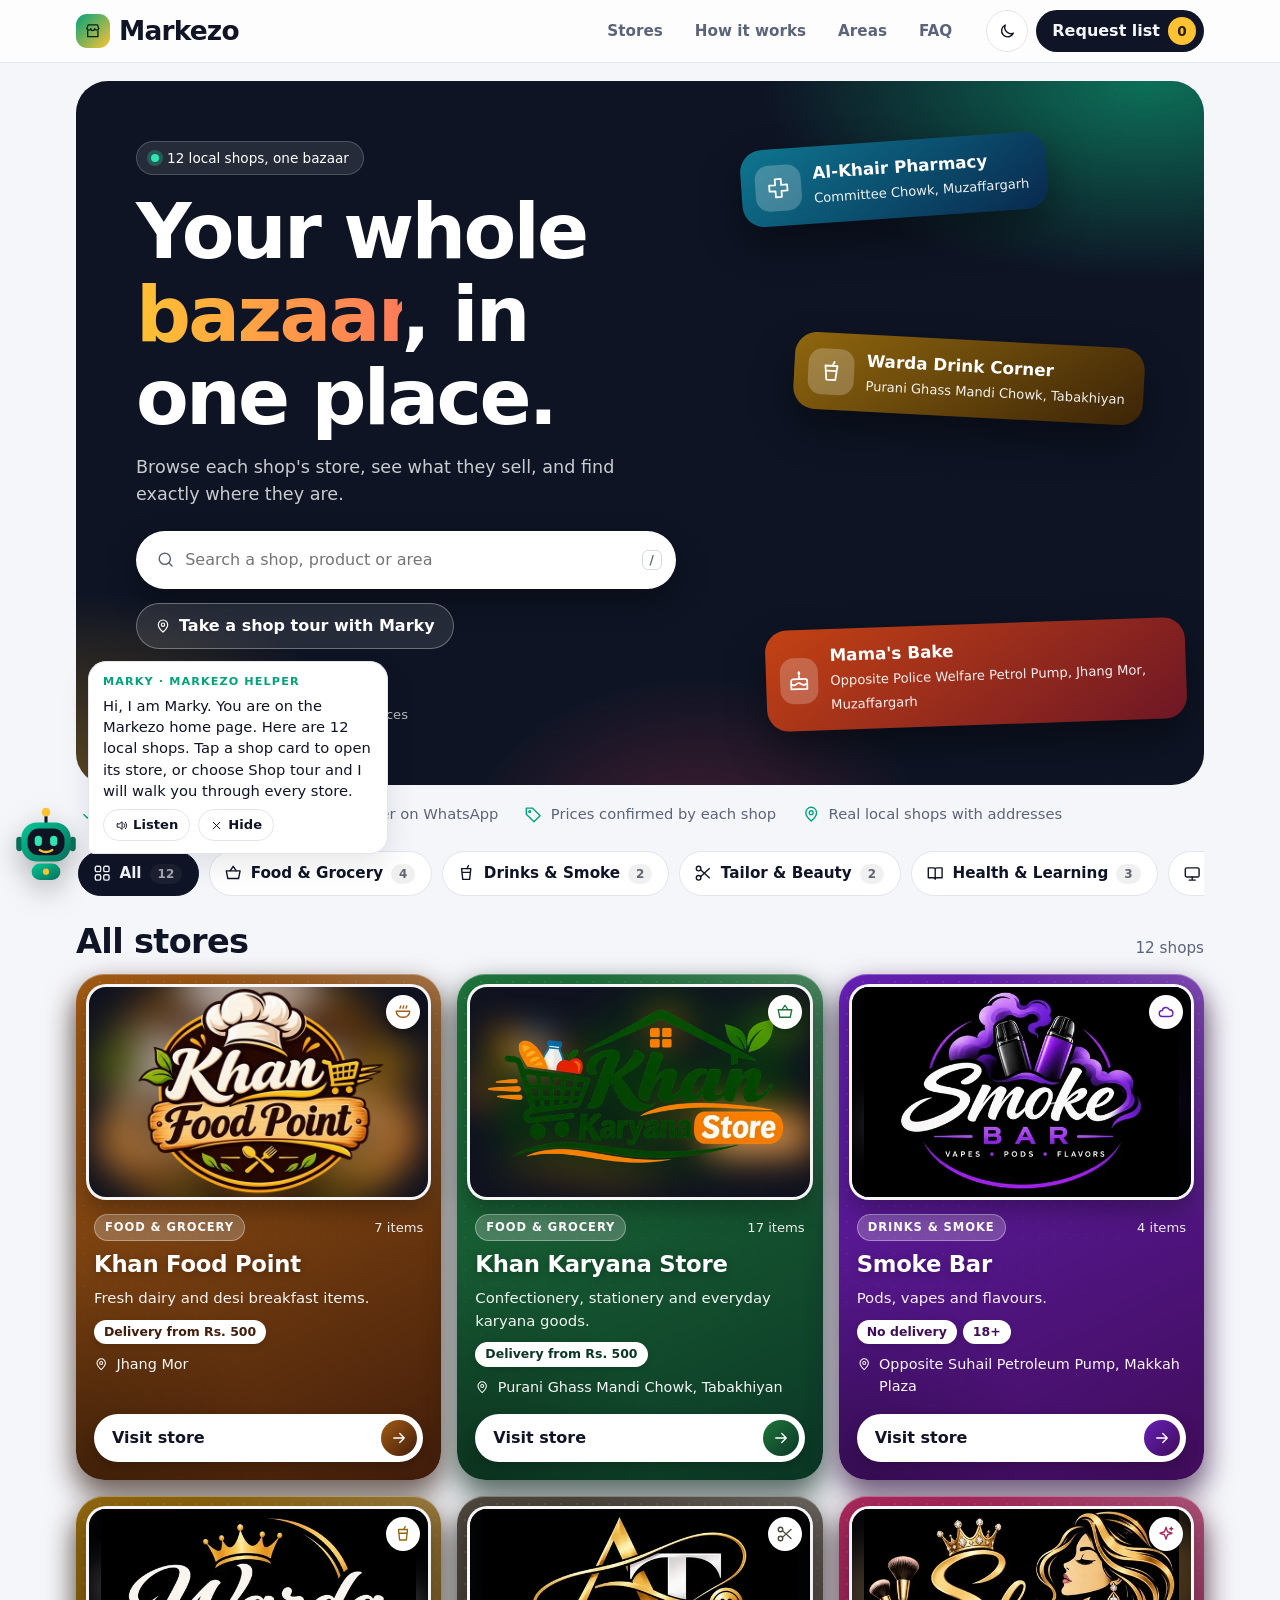
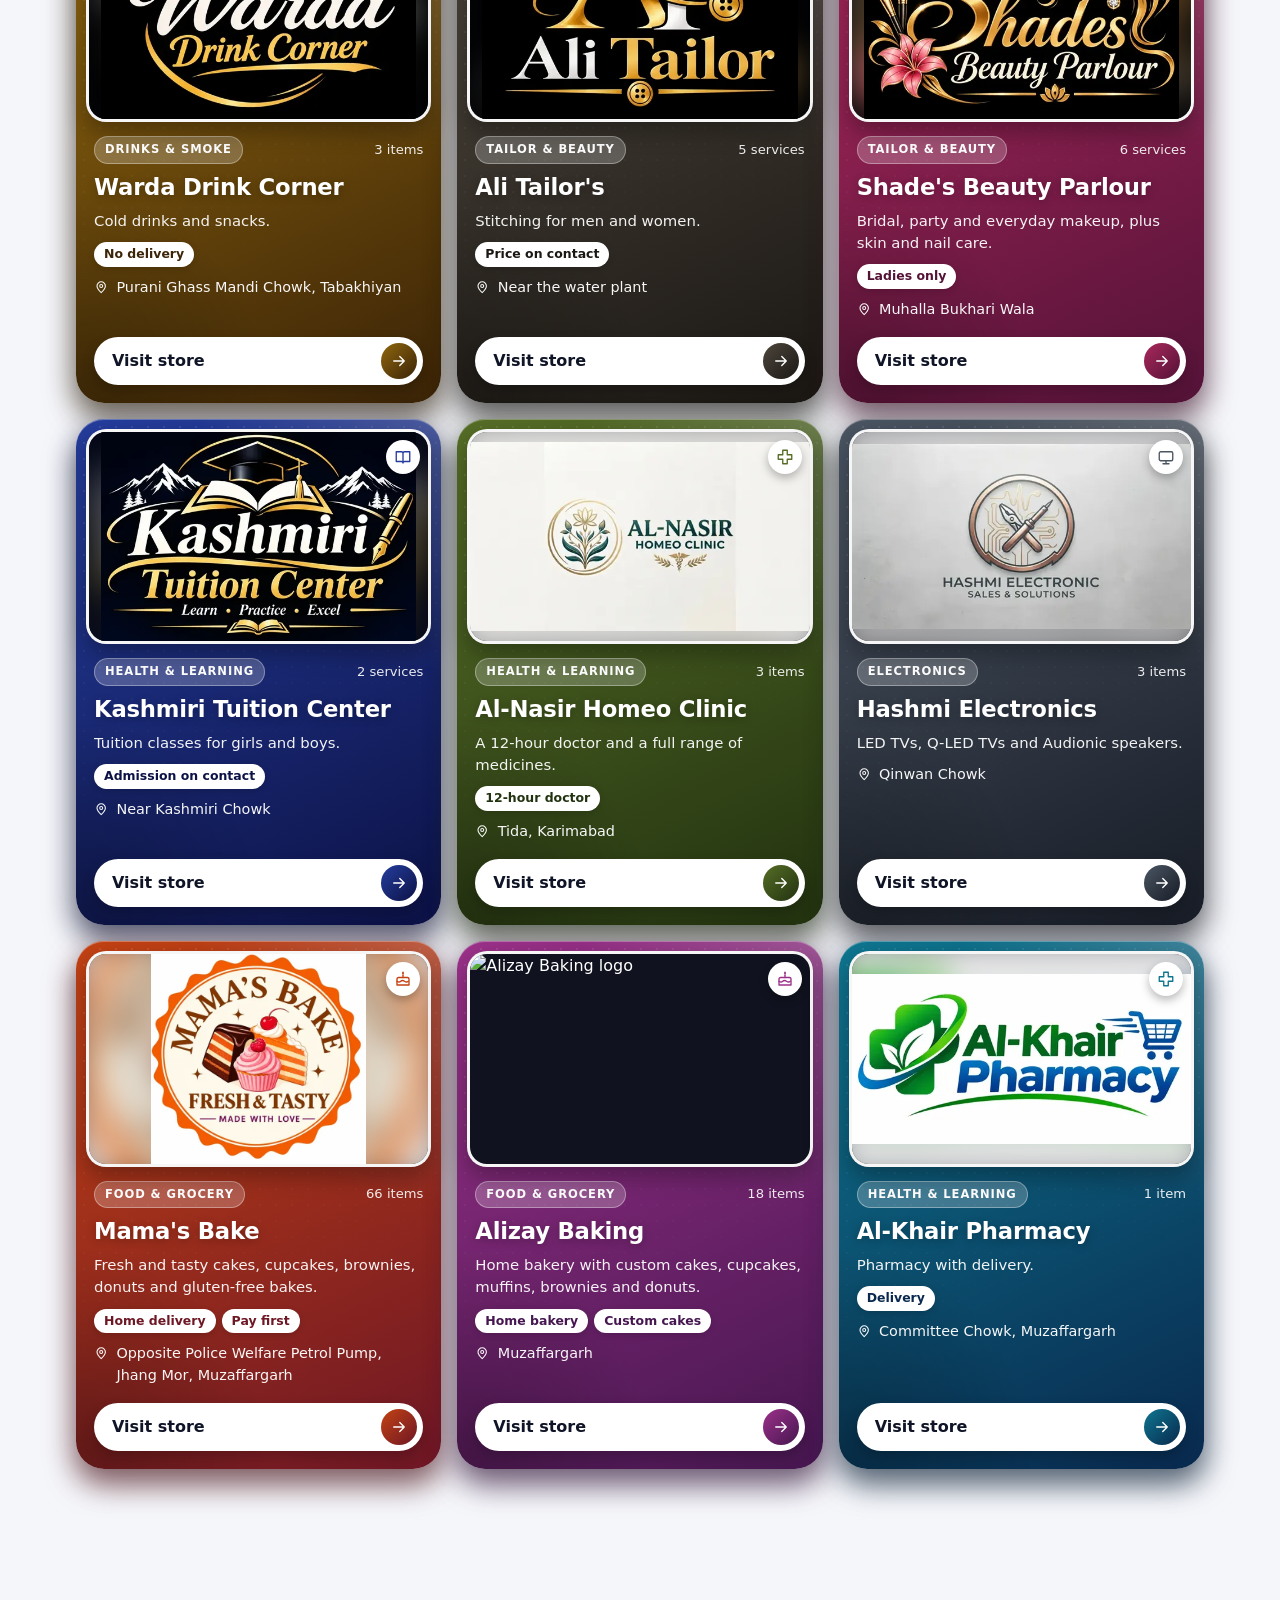
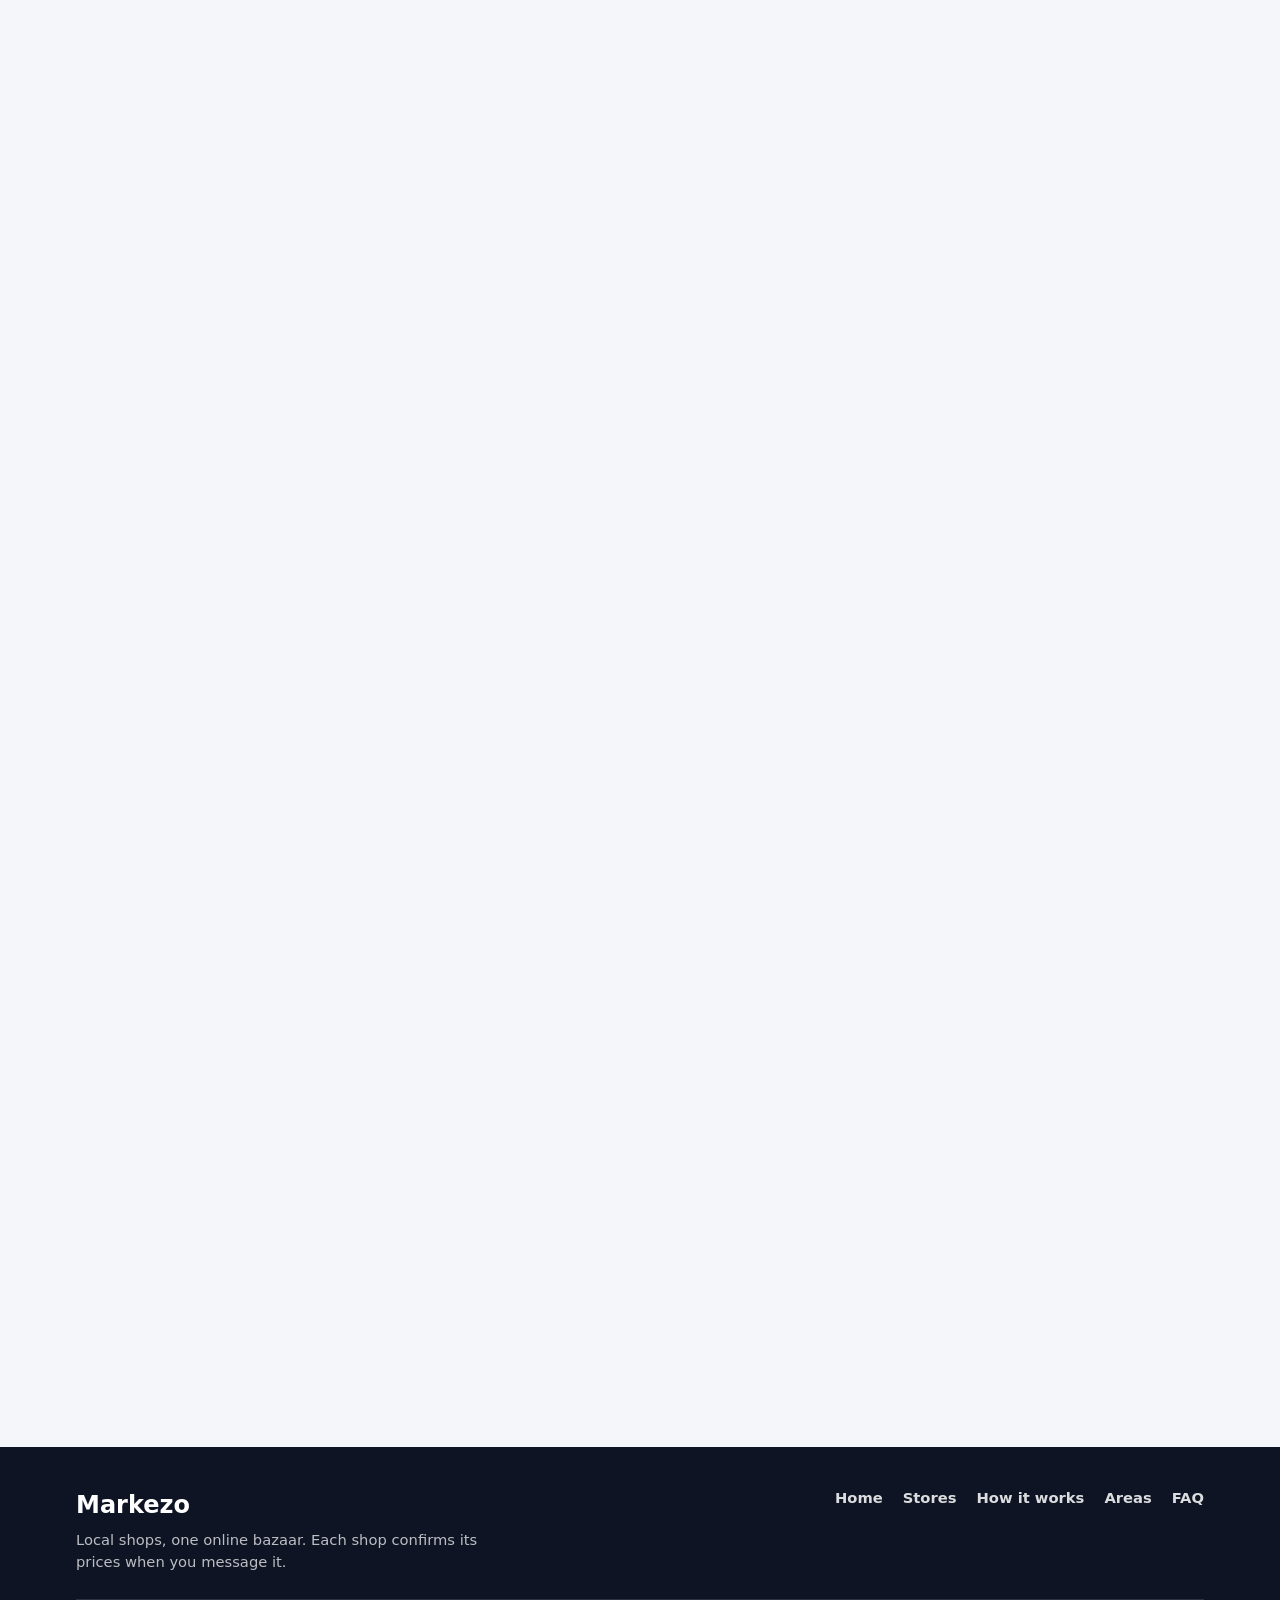
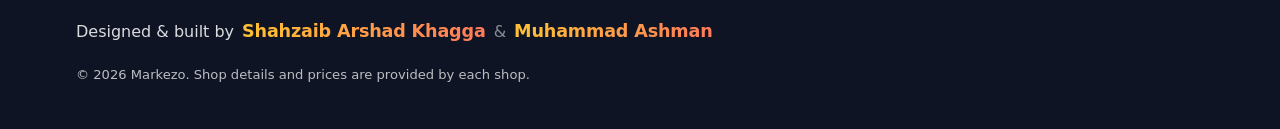
==== commit 38a85a47: "Add files via upload" ====
--- a/index.html
+++ b/index.html
@@ -1,432 +1,36 @@
 <!doctype html>
 <html lang="en">
 <head>
+<meta name="google-site-verification" content="n5h1SkMO4lCYIxkYDlouYj3IXpWvrF7Q885TDrIRiIs" />
 <meta charset="utf-8">
+<meta http-equiv="Content-Security-Policy" content="default-src 'self'; script-src 'self' 'unsafe-inline'; style-src 'self' 'unsafe-inline' https://fonts.googleapis.com; font-src https://fonts.gstatic.com; img-src 'self' data:; base-uri 'none'; form-action 'none'">
 <meta name="viewport" content="width=device-width, initial-scale=1, viewport-fit=cover">
-<title>Markezo | Local shops of Muzaffargarh in one online bazaar</title>
+<title>Markezo - Online Bazaar of Local Shops in Muzaffargarh</title>
+<meta name="description" content="Markezo brings 12 local shops of Muzaffargarh online. Browse food, grocery, bakery, pharmacy, tailor, beauty, electronics and more, see prices and message each shop on WhatsApp.">
+<link rel="canonical" href="https://ashmanyousufoffical-alt.github.io/Markezo/">
 <meta name="author" content="Shahzaib Arshad Khagga, Muhammad Ashman">
 <meta name="application-name" content="Markezo">
-<meta name="description" content="Markezo: twelve local shops in one online bazaar. Browse each store, see products, prices and location, and message the shop on WhatsApp.">
+<meta name="robots" content="index,follow,max-image-preview:large">
+<meta name="keywords" content="Markezo, Muzaffargarh shops online, Muzaffargarh bazaar, online shopping Muzaffargarh, local shops Muzaffargarh">
+<meta property="og:type" content="website"><meta property="og:site_name" content="Markezo">
+<meta property="og:title" content="Markezo - Online Bazaar of Local Shops in Muzaffargarh"><meta property="og:description" content="Markezo brings 12 local shops of Muzaffargarh online. Browse food, grocery, bakery, pharmacy, tailor, beauty, electronics and more, see prices and message each shop on WhatsApp.">
+<meta property="og:url" content="https://ashmanyousufoffical-alt.github.io/Markezo/"><meta property="og:image" content="https://ashmanyousufoffical-alt.github.io/Markezo/og-image.png">
+<meta name="twitter:card" content="summary_large_image"><meta name="twitter:title" content="Markezo - Online Bazaar of Local Shops in Muzaffargarh"><meta name="twitter:description" content="Markezo brings 12 local shops of Muzaffargarh online. Browse food, grocery, bakery, pharmacy, tailor, beauty, electronics and more, see prices and message each shop on WhatsApp."><meta name="twitter:image" content="https://ashmanyousufoffical-alt.github.io/Markezo/og-image.png">
+<script type="application/ld+json">{"@context": "https://schema.org", "@graph": [{"@type": "WebSite", "name": "Markezo", "url": "https://ashmanyousufoffical-alt.github.io/Markezo/", "inLanguage": "en", "description": "Markezo brings 12 local shops of Muzaffargarh online. Browse food, grocery, bakery, pharmacy, tailor, beauty, electronics and more, see prices and message each shop on WhatsApp."}, {"@type": "ItemList", "name": "Local shops of Muzaffargarh on Markezo", "itemListElement": [{"@type": "ListItem", "position": 1, "url": "https://ashmanyousufoffical-alt.github.io/Markezo/shop-khan-food-point.html", "name": "Khan Food Point"}, {"@type": "ListItem", "position": 2, "url": "https://ashmanyousufoffical-alt.github.io/Markezo/shop-khan-karyana-store.html", "name": "Khan Karyana Store"}, {"@type": "ListItem", "position": 3, "url": "https://ashmanyousufoffical-alt.github.io/Markezo/shop-smoke-bar.html", "name": "Smoke Bar"}, {"@type": "ListItem", "position": 4, "url": "https://ashmanyousufoffical-alt.github.io/Markezo/shop-warda-drink-corner.html", "name": "Warda Drink Corner"}, {"@type": "ListItem", "position": 5, "url": "https://ashmanyousufoffical-alt.github.io/Markezo/shop-ali-tailors.html", "name": "Ali Tailor's"}, {"@type": "ListItem", "position": 6, "url": "https://ashmanyousufoffical-alt.github.io/Markezo/shop-shades-beauty-parlour.html", "name": "Shade's Beauty Parlour"}, {"@type": "ListItem", "position": 7, "url": "https://ashmanyousufoffical-alt.github.io/Markezo/shop-kashmiri-tuition-center.html", "name": "Kashmiri Tuition Center"}, {"@type": "ListItem", "position": 8, "url": "https://ashmanyousufoffical-alt.github.io/Markezo/shop-al-nasir-homeo-clinic.html", "name": "Al-Nasir Homeo Clinic"}, {"@type": "ListItem", "position": 9, "url": "https://ashmanyousufoffical-alt.github.io/Markezo/shop-hashmi-electronics.html", "name": "Hashmi Electronics"}, {"@type": "ListItem", "position": 10, "url": "https://ashmanyousufoffical-alt.github.io/Markezo/shop-mamas-bake.html", "name": "Mama's Bake"}, {"@type": "ListItem", "position": 11, "url": "https://ashmanyousufoffical-alt.github.io/Markezo/shop-al-khair-pharmacy.html", "name": "Al-Khair Pharmacy"}, {"@type": "ListItem", "position": 12, "url": "https://ashmanyousufoffical-alt.github.io/Markezo/shop-alizay-baking.html", "name": "Alizay Baking"}]}]}</script>
+<link rel="icon" href="favicon.svg" type="image/svg+xml">
+<link rel="icon" href="favicon-32.png" sizes="32x32" type="image/png">
+<link rel="shortcut icon" href="favicon.ico">
+<link rel="apple-touch-icon" href="apple-touch-icon.png">
 <meta name="theme-color" content="#F5F6FA" media="(prefers-color-scheme: light)">
 <meta name="theme-color" content="#0A0F1C" media="(prefers-color-scheme: dark)">
 <meta name="color-scheme" content="light dark">
-<meta name="referrer" content="no-referrer">
-<meta http-equiv="Content-Security-Policy" content="default-src 'none'; script-src 'unsafe-inline'; style-src 'unsafe-inline' https://fonts.googleapis.com; font-src https://fonts.gstatic.com; img-src data: blob:; base-uri 'none'; form-action 'none'">
-<meta property="og:type" content="website">
-<meta property="og:site_name" content="Markezo">
-<meta property="og:title" content="Markezo | Your whole bazaar, in one place">
-<meta property="og:description" content="Twelve local shops of Muzaffargarh in one online bazaar. See products, prices and location, then message the shop on WhatsApp.">
-<meta name="twitter:card" content="summary">
-<link rel="icon" href="data:image/svg+xml,%3Csvg xmlns='http://www.w3.org/2000/svg' viewBox='0 0 64 64'%3E%3Cdefs%3E%3ClinearGradient id='g' x1='0' y1='0' x2='1' y2='1'%3E%3Cstop offset='0' stop-color='%2300A37A'/%3E%3Cstop offset='1' stop-color='%23FFC233'/%3E%3C/linearGradient%3E%3C/defs%3E%3Crect width='64' height='64' rx='18' fill='url(%23g)'/%3E%3Cpath d='M16 26l3-10h26l3 10M16 26a5.5 5.5 0 0 0 10.7 0 5.5 5.5 0 0 0 10.6 0 5.5 5.5 0 0 0 10.7 0M18 30v16h28V30' fill='none' stroke='%2306231B' stroke-width='3.4' stroke-linecap='round' stroke-linejoin='round'/%3E%3C/svg%3E">
 <link rel="preconnect" href="https://fonts.googleapis.com">
 <link rel="preconnect" href="https://fonts.gstatic.com" crossorigin>
 <link rel="stylesheet" href="https://fonts.googleapis.com/css2?family=Bricolage+Grotesque:opsz,wght@12..96,500;12..96,700;12..96,800&family=DM+Sans:wght@400;500;700&family=Bodoni+Moda:wght@700;800&display=swap">
 <script>try{var t=localStorage.getItem("mzTheme");if(t==="light"||t==="dark")document.documentElement.setAttribute("data-theme",t)}catch(e){}</script>
-<style>
-/* ===== Tokens ===== */
-:root{
-  --bg:#F5F6FA;--surface:#FFFFFF;--fg:#0F1426;--muted:#5B6478;--line:#E2E5EE;
-  --accent:#00A37A;--accent-fg:#FFFFFF;--mark:#FFC233;--mark-fg:#2A1E00;--ink:#0E1424;
-  --glass:rgba(255,255,255,.78);--b-l:38%;--b-a:.14;--shadow:0 10px 30px rgba(15,20,38,.10);
-  --display:"Bricolage Grotesque","Trebuchet MS",system-ui,sans-serif;
-  --body:"DM Sans",system-ui,-apple-system,"Segoe UI",sans-serif;
-  --wa:#1FAF5A;color-scheme:light;
-}
-@media (prefers-color-scheme:dark){:root:not([data-theme="light"]){
-  --bg:#0A0F1C;--surface:#131A2C;--fg:#EEF1F8;--muted:#9AA7BF;--line:#232C45;--accent:#2EE6B0;--accent-fg:#03231A;
-  --glass:rgba(19,26,44,.78);--b-l:72%;--b-a:.2;--shadow:0 10px 30px rgba(0,0,0,.35);color-scheme:dark}}
-:root[data-theme="dark"]{
-  --bg:#0A0F1C;--surface:#131A2C;--fg:#EEF1F8;--muted:#9AA7BF;--line:#232C45;--accent:#2EE6B0;--accent-fg:#03231A;
-  --glass:rgba(19,26,44,.78);--b-l:72%;--b-a:.2;--shadow:0 10px 30px rgba(0,0,0,.35);color-scheme:dark}
-:root[data-theme="light"]{color-scheme:light}
+<link rel="stylesheet" href="style.css">
 
-/* ===== Base ===== */
-*,*::before,*::after{box-sizing:border-box}
-html{scroll-behavior:smooth;-webkit-text-size-adjust:100%}
-html,body{margin:0}
-body{background:var(--bg);color:var(--fg);font-family:var(--body);font-size:16px;line-height:1.5;-webkit-font-smoothing:antialiased}
-img{max-width:100%}
-[hidden]{display:none!important}
-a{color:inherit}
-button{font:inherit;color:inherit;cursor:pointer}
-:focus-visible{outline:3px solid var(--mark);outline-offset:2px}
-h1,h2,h3{font-family:var(--display);line-height:1.08;margin:0;text-wrap:balance}
-main:focus{outline:none}
-.wrap{max-width:1160px;margin:0 auto;padding-inline:max(16px,env(safe-area-inset-left,0px)) max(16px,env(safe-area-inset-right,0px))}
-svg.i{width:1em;height:1em;stroke:currentColor;fill:none;stroke-width:1.8;stroke-linecap:round;stroke-linejoin:round;flex:none}
-.skip{position:fixed;left:12px;top:-60px;z-index:100;background:var(--fg);color:var(--bg);padding:10px 16px;border-radius:10px;font-weight:700;text-decoration:none;transition:top .15s}
-.skip:focus{top:12px}
-.sr{position:absolute;width:1px;height:1px;overflow:hidden;clip:rect(0 0 0 0);white-space:nowrap}
-
-/* ===== Header ===== */
-.bar{position:sticky;top:0;z-index:50;background:var(--glass);backdrop-filter:blur(14px);-webkit-backdrop-filter:blur(14px);border-bottom:1px solid var(--line);padding-top:env(safe-area-inset-top,0px)}
-.bar .wrap{display:flex;align-items:center;justify-content:space-between;gap:12px;padding-block:10px}
-.logo{font-family:var(--display);font-weight:800;font-size:1.65rem;letter-spacing:-.03em;text-decoration:none;display:flex;align-items:center;gap:9px}
-.logo .mk{width:34px;height:34px;border-radius:11px;background:linear-gradient(135deg,var(--accent),var(--mark));display:grid;place-items:center;color:#06231B;font-size:1.1rem}
-.nav{display:none;gap:4px;margin-left:auto;margin-right:8px}
-.nav a{padding:8px 14px;border-radius:999px;font-weight:700;font-size:.95rem;text-decoration:none;color:var(--muted)}
-.nav a:hover{background:var(--line);color:var(--fg)}
-.tools{display:flex;gap:8px;align-items:center}
-.ibtn{width:42px;height:42px;border-radius:50%;border:1px solid var(--line);background:var(--surface);display:grid;place-items:center;font-size:1.15rem}
-.cartbtn{display:flex;align-items:center;gap:8px;border:0;background:var(--fg);color:var(--bg);border-radius:999px;padding:0 8px 0 16px;height:42px;font-weight:700}
-.cartbtn b{min-width:28px;height:28px;border-radius:99px;background:var(--mark);color:var(--mark-fg);display:inline-grid;place-items:center;font-size:.85rem;padding:0 7px}
-@media (min-width:860px){.nav{display:flex}}
-
-/* ===== Hero ===== */
-.hero{margin-top:18px;border-radius:32px;color:#fff;position:relative;overflow:hidden;
-  background:radial-gradient(620px 320px at 95% 0%,hsl(160 90% 42%/.5),transparent 62%),radial-gradient(520px 320px at 0% 100%,hsl(40 100% 55%/.32),transparent 60%),radial-gradient(400px 300px at 55% 110%,hsl(350 90% 60%/.25),transparent 60%),var(--ink);
-  display:grid;grid-template-columns:1.15fr .85fr;gap:20px;padding:clamp(26px,5vw,60px)}
-.hero>*{min-width:0}
-.eyebrow{display:inline-flex;align-items:center;gap:8px;background:rgba(255,255,255,.1);border:1px solid rgba(255,255,255,.18);border-radius:999px;padding:6px 14px;font-size:.85rem;font-weight:500}
-.eyebrow i{width:8px;height:8px;border-radius:50%;background:#2EE6B0;box-shadow:0 0 0 4px rgba(46,230,176,.25)}
-.hero h1{font-size:clamp(2.5rem,6.4vw,4.8rem);font-weight:800;letter-spacing:-.035em;margin:16px 0 14px}
-.hero h1 em{font-style:normal;background:linear-gradient(90deg,#FFC233,#FF7A59);-webkit-background-clip:text;background-clip:text;color:transparent}
-.hero p{color:rgba(255,255,255,.78);max-width:44ch;font-size:1.1rem;margin:0 0 24px}
-.search{display:flex;align-items:center;gap:10px;background:#fff;color:#0F1426;border-radius:999px;padding:6px 8px 6px 20px;max-width:540px;box-shadow:0 12px 30px rgba(0,0,0,.35)}
-.search svg{font-size:1.2rem;color:#5B6478}
-.search input{flex:1;min-width:0;border:0;outline:0;font:inherit;font-size:16px;background:transparent;color:#0F1426;padding:11px 0}
-.search input::-webkit-search-cancel-button{display:none}
-.search:focus-within{outline:3px solid var(--mark)}
-.search kbd{font:600 .75rem var(--body);border:1px solid #D5DAE6;border-radius:6px;padding:2px 7px;color:#5B6478;margin-right:6px}
-.search .clr{border:0;background:#EEF0F6;color:#0F1426;width:34px;height:34px;border-radius:50%;display:grid;place-items:center}
-@media (hover:none){.search kbd{display:none}}
-.stats{display:flex;flex-wrap:wrap;gap:22px;margin-top:26px}
-.stats div{display:flex;flex-direction:column}
-.stats b{font-family:var(--display);font-size:1.9rem;font-weight:800;line-height:1}
-.stats span{font-size:.82rem;color:rgba(255,255,255,.7)}
-.stack{position:relative;min-height:300px}
-.mini{position:absolute;display:flex;align-items:center;gap:12px;padding:14px 18px 14px 14px;border-radius:22px;color:#fff;text-decoration:none;box-shadow:0 18px 40px rgba(0,0,0,.4);animation:float 6s ease-in-out infinite;width:max-content;max-width:100%}
-.mini .ic{width:46px;height:46px;border-radius:14px;background:rgba(255,255,255,.22);display:grid;place-items:center;font-size:1.5rem}
-.mini b{display:block;font-family:var(--display);font-size:1.05rem}
-.mini span span{font-size:.82rem;opacity:.92}
-.mini:nth-child(1){top:0;left:4%;transform:rotate(-4deg)}
-.mini:nth-child(2){top:34%;right:0;transform:rotate(3deg);animation-delay:-2s}
-.mini:nth-child(3){bottom:0;left:10%;transform:rotate(-2deg);animation-delay:-4s}
-@keyframes float{50%{translate:0 -10px}}
-.sg{--c1:hsl(var(--h) 82% 50%);--c2:hsl(calc(var(--h) + 28) 85% 36%)}
-
-/* ===== Categories + headings ===== */
-.cats{display:flex;gap:10px;overflow-x:auto;padding:26px 2px 6px;scrollbar-width:none;-webkit-overflow-scrolling:touch}
-.cats::-webkit-scrollbar{display:none}
-.chip{flex:none;display:flex;align-items:center;gap:8px;border:1px solid var(--line);background:var(--surface);border-radius:999px;padding:10px 16px 10px 14px;font-weight:700;font-size:.95rem}
-.chip svg{font-size:1.15rem}
-.chip small{font-size:.75rem;font-weight:700;opacity:.65;background:rgba(127,127,127,.18);border-radius:99px;padding:1px 8px}
-.chip[aria-pressed="true"]{background:var(--fg);color:var(--bg);border-color:var(--fg)}
-.head{display:flex;align-items:baseline;justify-content:space-between;gap:12px;margin:22px 0 14px}
-.head h2{font-size:clamp(1.5rem,3.4vw,2.1rem);font-weight:800;letter-spacing:-.02em}
-.count{color:var(--muted);font-size:.95rem}
-
-/* ===== Store cards ===== */
-.grid{display:grid;grid-template-columns:repeat(3,1fr);gap:16px}
-.card{position:relative;isolation:isolate;display:flex;flex-direction:column;min-width:0;padding:10px;border-radius:28px;color:#fff;text-decoration:none;
-  background:radial-gradient(120% 90% at 100% 0%,rgba(255,255,255,.2),transparent 55%),radial-gradient(90% 70% at 0% 100%,rgba(0,0,0,.28),transparent 60%),linear-gradient(155deg,var(--c1),var(--c2));
-  box-shadow:0 14px 30px rgba(0,0,0,.28),0 14px 30px color-mix(in srgb,var(--c2) 55%,transparent),inset 0 1px 0 rgba(255,255,255,.3);
-  transition:transform .2s,box-shadow .2s;animation:cardin .5s backwards;animation-delay:calc(min(var(--i,0),8)*45ms)}
-.card::before{content:"";position:absolute;inset:0;border-radius:inherit;background:radial-gradient(rgba(255,255,255,.2) 1.2px,transparent 1.5px) 0 0/16px 16px;opacity:.5;z-index:-1;pointer-events:none;-webkit-mask-image:linear-gradient(160deg,#000,transparent 70%);mask-image:linear-gradient(160deg,#000,transparent 70%)}
-.card:hover{transform:translateY(-6px);box-shadow:0 24px 44px rgba(0,0,0,.34),0 24px 44px color-mix(in srgb,var(--c2) 70%,transparent),inset 0 1px 0 rgba(255,255,255,.38)}
-@keyframes cardin{from{opacity:0;transform:translateY(16px) scale(.97)}to{opacity:1;transform:none}}
-.lg2{position:relative;aspect-ratio:16/10;overflow:hidden;border-radius:20px;border:3px solid rgba(255,255,255,.96);background:#10131f;box-shadow:0 10px 22px rgba(0,0,0,.3)}
-.lg2::before{content:"";position:absolute;inset:-20px;background:var(--logo) center/cover;filter:blur(18px) saturate(1.1);opacity:.9}
-.lg2 img{position:relative;width:100%;height:100%;object-fit:contain;display:block}
-.cbadge{position:absolute;right:8px;top:8px;width:34px;height:34px;border-radius:50%;background:#fff;color:var(--c1);display:grid;place-items:center;z-index:2;box-shadow:0 4px 10px rgba(0,0,0,.28)}
-.cbadge svg{width:18px;height:18px}
-.cbody{display:flex;flex-direction:column;gap:10px;padding:14px 8px 8px;flex:1;min-width:0}
-.crow{display:flex;justify-content:space-between;align-items:center;gap:8px}
-.ccat{font-size:.72rem;font-weight:800;letter-spacing:.08em;text-transform:uppercase;background:rgba(255,255,255,.22);border:1px solid rgba(255,255,255,.35);padding:4px 10px;border-radius:999px}
-.cn{font-size:.82rem;font-weight:500;color:rgba(255,255,255,.92)}
-.card h3{font-size:1.42rem;font-weight:800;letter-spacing:-.01em;line-height:1.15;text-shadow:0 2px 8px rgba(0,0,0,.25)}
-.cdesc{margin:0;color:rgba(255,255,255,.94);font-size:.93rem;display:-webkit-box;-webkit-line-clamp:2;-webkit-box-orient:vertical;overflow:hidden}
-.ctags{display:flex;flex-wrap:wrap;gap:6px}
-.ctags span{background:#fff;color:var(--c2);border-radius:999px;padding:3px 10px;font-size:.78rem;font-weight:700;box-shadow:0 2px 6px rgba(0,0,0,.15)}
-.cloc{display:flex;gap:8px;align-items:flex-start;color:rgba(255,255,255,.96);font-size:.9rem;margin-bottom:6px}
-.cloc svg{margin-top:3px}
-.visit{margin-top:auto;display:flex;justify-content:space-between;align-items:center;background:#fff;color:#0F1426;border-radius:999px;padding:6px 6px 6px 18px;font-weight:700;box-shadow:0 6px 14px rgba(0,0,0,.2)}
-.visit .va{width:36px;height:36px;border-radius:50%;background:linear-gradient(135deg,var(--c1),var(--c2));color:#fff;display:grid;place-items:center;transition:transform .2s}
-.visit .va svg{width:18px;height:18px}
-.card:hover .va{transform:translateX(4px)}
-.empty{grid-column:1/-1;text-align:center;color:var(--muted);padding:36px 0}
-.empty button{margin-top:12px;border:1px solid var(--line);background:var(--surface);border-radius:999px;padding:9px 18px;font-weight:700}
-
-/* ===== Sections ===== */
-.sec{padding-block:56px 8px;content-visibility:auto;contain-intrinsic-size:auto 420px;scroll-margin-top:70px}
-.sec>h2{font-size:clamp(1.5rem,3.4vw,2.1rem);font-weight:800;letter-spacing:-.02em;margin-bottom:6px}
-.sec>p{color:var(--muted);margin:0 0 22px;max-width:56ch}
-.steps{display:grid;grid-template-columns:repeat(3,1fr);gap:16px}
-.stp{background:var(--surface);border:1px solid var(--line);border-radius:24px;padding:22px;display:flex;flex-direction:column;gap:10px}
-.stp .n{width:44px;height:44px;border-radius:14px;background:var(--fg);color:var(--bg);display:grid;place-items:center;font-family:var(--display);font-weight:800;font-size:1.2rem}
-.stp h3{font-size:1.2rem}.stp p{margin:0;color:var(--muted);font-size:.96rem}
-.areas{display:grid;grid-template-columns:repeat(auto-fill,minmax(260px,1fr));gap:14px}
-.area{background:var(--surface);border:1px solid var(--line);border-radius:20px;padding:18px;min-width:0}
-.area h3{font-size:1.05rem;display:flex;align-items:center;gap:8px;margin-bottom:10px}
-.area h3 svg{color:var(--accent);font-size:1.2rem}
-.area a{display:flex;justify-content:space-between;gap:8px;padding:8px 0;border-top:1px solid var(--line);text-decoration:none;font-weight:700;font-size:.95rem}
-.area a:hover{color:var(--accent)}
-.area a span{color:var(--muted);font-weight:500}
-.faq{display:grid;gap:10px;max-width:820px}
-.faq details{background:var(--surface);border:1px solid var(--line);border-radius:18px;padding:0 20px}
-.faq summary{list-style:none;cursor:pointer;padding:16px 0;font-weight:700;display:flex;justify-content:space-between;align-items:center;gap:12px}
-.faq summary::-webkit-details-marker{display:none}
-.faq summary::after{content:"+";font-size:1.4rem;line-height:1;color:var(--muted);transition:transform .2s}
-.faq details[open] summary::after{transform:rotate(45deg)}
-.faq details p{margin:0 0 16px;color:var(--muted)}
-.cta{margin-top:56px;border-radius:28px;padding:clamp(24px,4vw,40px);background:linear-gradient(135deg,var(--accent),#0B6E5B);color:#fff;display:flex;flex-wrap:wrap;gap:16px;align-items:center;justify-content:space-between}
-[data-theme="dark"] .cta{color:#03231A}
-.cta h2{font-size:clamp(1.4rem,3vw,2rem);font-weight:800}
-.cta p{margin:6px 0 0;opacity:.9;max-width:46ch}
-.cta a{background:#fff;color:#0F1426;border-radius:999px;padding:13px 22px;font-weight:800;text-decoration:none;display:inline-flex;gap:8px;align-items:center}
-footer{margin-top:64px;background:var(--ink);color:rgba(255,255,255,.72);padding-block:40px calc(44px + env(safe-area-inset-bottom,0px))}
-footer .wrap{display:flex;flex-wrap:wrap;gap:20px 40px;justify-content:space-between;align-items:flex-start}
-footer b{font-family:var(--display);font-size:1.5rem;color:#fff}
-footer p{margin:6px 0 0;max-width:46ch;font-size:.92rem}
-footer nav{display:flex;flex-wrap:wrap;gap:6px 20px}
-footer nav a{text-decoration:none;font-weight:700;font-size:.92rem;color:#fff;opacity:.85}
-footer nav a:hover{opacity:1;text-decoration:underline}
-footer .credit{flex-basis:100%;margin:6px 0 0;max-width:none;display:flex;flex-wrap:wrap;gap:4px 8px;align-items:center;font-size:1rem;color:rgba(255,255,255,.85);padding-top:18px;border-top:1px solid rgba(255,255,255,.12)}
-footer .credit b{background:linear-gradient(90deg,#FFC233,#FF7A59);-webkit-background-clip:text;background-clip:text;color:transparent;font-family:var(--display);font-size:1.1rem;letter-spacing:-.01em}
-footer .credit span{opacity:.6}
-footer small{flex-basis:100%;font-size:.82rem}
-
-/* ===== Shop page ===== */
-.crumb{display:inline-flex;align-items:center;gap:6px;margin:18px 0 12px;font-weight:700;text-decoration:none;color:var(--muted)}
-.crumb:hover{color:var(--fg)}
-.sh{border-radius:32px;color:#fff;padding:clamp(24px,4vw,44px);display:flex;gap:24px;align-items:center;flex-wrap:wrap;position:relative;overflow:hidden;background:linear-gradient(135deg,var(--c1),var(--c2))}
-.sh::before{content:"";position:absolute;inset:-40px;background:var(--logo) center/cover;filter:blur(44px) saturate(1.25);opacity:.34;pointer-events:none}
-.sh::after{content:"";position:absolute;inset:0;border-radius:inherit;background:radial-gradient(rgba(255,255,255,.16) 1.2px,transparent 1.5px) 0 0/18px 18px,radial-gradient(70% 120% at 100% 0%,rgba(255,255,255,.22),transparent 60%);-webkit-mask-image:linear-gradient(120deg,transparent 30%,#000);mask-image:linear-gradient(120deg,transparent 30%,#000);pointer-events:none}
-.sh.lite::before{opacity:.07;filter:blur(44px) saturate(1.4) brightness(.8)}
-.sh{box-shadow:0 24px 50px color-mix(in srgb,var(--c2) 45%,transparent)}
-.sh .big{width:min(100%,270px);aspect-ratio:3/2;border-radius:22px;overflow:hidden;background:#10131f;position:relative;z-index:1;flex:none;box-shadow:0 14px 30px rgba(0,0,0,.3)}
-.sh .big img{position:absolute;inset:0;width:100%;height:100%;object-fit:cover;display:block}
-.contain{background:#fff!important}
-.contain img{object-fit:contain!important;padding:8px}
-.sh>div{position:relative;z-index:1;min-width:0}
-.sh .tag{font-size:.78rem;letter-spacing:.1em;text-transform:uppercase;font-weight:700;opacity:.95}
-.sh h1{font-size:clamp(2rem,5.4vw,3.4rem);font-weight:800;letter-spacing:-.03em;margin:4px 0 8px}
-.sh p{margin:0;max-width:48ch;font-size:1.08rem}
-.pills{display:flex;flex-wrap:wrap;gap:8px;margin-top:16px}
-.pills span{display:inline-flex;align-items:center;gap:6px;background:rgba(255,255,255,.22);border-radius:999px;padding:6px 14px;font-size:.88rem;font-weight:500}
-.wabig{margin-top:18px;display:inline-flex;align-items:center;gap:8px;background:#fff;color:#0F1426;border-radius:999px;padding:12px 22px;font-weight:800;text-decoration:none;box-shadow:0 10px 24px rgba(0,0,0,.25)}
-.wabig svg{color:var(--wa);font-size:1.2rem}
-.layout{display:grid;grid-template-columns:1fr 340px;gap:24px;padding-block:26px 8px;align-items:start}
-.layout>*{min-width:0}
-.sec2{font-size:1.5rem;font-weight:800;letter-spacing:-.02em}
-.phead{display:flex;align-items:center;justify-content:space-between;gap:14px;flex-wrap:wrap;margin-bottom:14px}
-.pfind{display:flex;align-items:center;gap:8px;background:var(--surface);border:1px solid var(--line);border-radius:999px;padding:4px 14px;min-width:min(100%,260px)}
-.pfind input{border:0;outline:0;background:transparent;color:var(--fg);font:inherit;font-size:16px;padding:7px 0;flex:1;min-width:0}
-.pfind:focus-within{outline:3px solid var(--mark);outline-offset:1px}
-.gchips{display:flex;gap:8px;overflow-x:auto;margin-bottom:14px;scrollbar-width:none;padding-bottom:2px}
-.gchips::-webkit-scrollbar{display:none}
-.gchips button{flex:none;border:1px solid var(--line);background:var(--surface);border-radius:999px;padding:6px 14px;font-weight:700;font-size:.88rem}
-.gchips button:hover{border-color:var(--c1)}
-.note{display:flex;gap:10px;align-items:center;background:var(--mark);color:var(--mark-fg);border-radius:16px;padding:12px 16px;margin-bottom:18px;font-weight:700}
-.facts{display:grid;gap:10px;margin-bottom:22px}
-.fact{display:flex;gap:12px;align-items:center;background:var(--surface);border:1px solid var(--line);border-radius:16px;padding:12px 14px}
-.fact .fi{width:38px;height:38px;border-radius:12px;flex:none;display:grid;place-items:center;font-size:1.2rem;background:hsl(var(--h) 85% 55%/var(--b-a));color:hsl(var(--h) 70% var(--b-l))}
-.fact p{margin:0;font-weight:500}
-.rates{background:var(--surface);border:1px solid var(--line);border-radius:18px;padding:14px 16px;margin-bottom:20px}
-.rates h3{font-size:1.1rem;margin-bottom:6px}
-.rr{display:flex;justify-content:space-between;gap:10px;padding:9px 0;border-top:1px solid var(--line);font-weight:700}
-.rr span:last-child{color:var(--accent)}
-.plist{display:grid;grid-template-columns:repeat(auto-fill,minmax(230px,1fr));gap:14px}
-.gh{grid-column:1/-1;font-size:1.25rem;font-weight:800;margin:12px 0 0;scroll-margin-top:84px}
-.prod{background:var(--surface);border:1px solid var(--line);border-radius:22px;padding:16px;display:flex;flex-direction:column;gap:14px;justify-content:space-between;transition:transform .18s,border-color .18s}
-.prod:hover{transform:translateY(-3px);border-color:var(--c1)}
-.prod .top{display:flex;gap:12px;align-items:flex-start}
-.prod .b{width:48px;height:48px;border-radius:15px;flex:none;display:grid;place-items:center;font-size:1.5rem;background:hsl(var(--h) 85% 55%/var(--b-a));color:hsl(var(--h) 70% var(--b-l))}
-.prod h3{font-size:1.08rem;font-weight:700}
-.prod small{color:var(--muted);display:block;margin-top:2px;font-size:.88rem}
-.prod .price{display:inline-block;margin-top:4px;font-weight:800;color:var(--accent);font-size:.98rem}
-.add{border:0;background:var(--fg);color:var(--bg);border-radius:12px;padding:10px 14px;font-weight:700;display:flex;align-items:center;justify-content:center;gap:6px}
-.add:hover{background:var(--accent);color:var(--accent-fg)}
-.step{display:flex;align-items:center;justify-content:space-between;background:var(--accent);color:var(--accent-fg);border-radius:12px;overflow:hidden}
-.step button{border:0;background:transparent;width:46px;height:40px;font-size:1.3rem;font-weight:700;color:inherit}
-.step span{font-weight:800;font-variant-numeric:tabular-nums}
-.loc{background:var(--surface);border:1px solid var(--line);border-radius:26px;overflow:hidden;position:sticky;top:calc(env(safe-area-inset-top,0px) + 76px)}
-.map{height:150px;background:linear-gradient(135deg,var(--c1),var(--c2));color:rgba(255,255,255,.55);position:relative}
-.map svg{width:100%;height:100%;display:block}
-.pin{position:absolute;left:50%;top:50%;translate:-50% -72%;width:44px;height:44px;border-radius:50% 50% 50% 0;rotate:-45deg;background:#fff;display:grid;place-items:center;box-shadow:0 8px 18px rgba(0,0,0,.3)}
-.pin i{rotate:45deg;width:14px;height:14px;border-radius:50%;background:var(--c2);display:block}
-.loc .in{padding:18px}
-.loc h2{font-size:1.2rem;font-weight:800;margin-bottom:6px}
-.addr{font-size:1.05rem;margin:0 0 14px;color:var(--muted)}
-.btns{display:flex;flex-wrap:wrap;gap:8px}
-.btn{border:1.5px solid var(--line);background:transparent;border-radius:12px;padding:10px 14px;font-weight:700;text-decoration:none;font-size:.93rem;display:inline-flex;align-items:center;gap:6px}
-.btn:hover{border-color:var(--fg)}
-.btn.pri{background:var(--accent);border-color:var(--accent);color:var(--accent-fg)}
-.btn.wa{background:#168F48;border-color:#168F48;color:#fff}
-.contact{margin-top:16px;padding-top:14px;border-top:1px solid var(--line)}
-.contact h2{font-size:1.2rem;font-weight:800;margin-bottom:6px}
-.num{font-family:var(--display);font-size:1.6rem;font-weight:800;letter-spacing:.01em;margin:0 0 12px}
-.near{margin-top:16px;padding-top:12px;border-top:1px solid var(--line);font-size:.9rem;color:var(--muted)}
-.near a{display:block;padding:5px 0;font-weight:700;color:var(--fg)}
-.bd{display:flex;flex-wrap:wrap;gap:6px;margin-top:10px}
-.bd span{background:#fff;color:#0F1426;border-radius:999px;padding:3px 10px;font-size:.78rem;font-weight:700}
-
-/* ===== Helper bot ===== */
-.bot{position:fixed;left:max(12px,env(safe-area-inset-left,0px));bottom:calc(16px + env(safe-area-inset-bottom,0px));z-index:35;width:68px;height:78px}
-.botface{border:0;background:transparent;padding:0;width:68px;height:78px;display:block;cursor:grab;touch-action:none;user-select:none;-webkit-user-select:none;filter:drop-shadow(0 10px 14px rgba(0,0,0,.28))}
-.bot.drag .botface{cursor:grabbing}.bot.drag .botface svg{animation:none;transform:scale(1.08)}
-.bot.right .bubble{left:auto;right:calc(100% + 8px);border-radius:18px 18px 6px 18px}
-.bot.low .bubble{bottom:auto;top:0}
-.botface svg{width:100%;height:100%;display:block;animation:botfloat 4s ease-in-out infinite}
-.bubble{background:var(--surface);color:var(--fg);border:1px solid var(--line);border-radius:18px 18px 18px 6px;padding:12px 14px;max-width:min(300px,calc(100vw - 110px));max-height:46vh;overflow:auto;box-shadow:var(--shadow);position:absolute;left:calc(100% + 8px);bottom:30px;width:max-content}
-.bubble p{margin:0;font-size:.92rem;line-height:1.45}
-.botbtns{display:flex;gap:8px;margin-top:8px}
-.botbtns button{border:1px solid var(--line);background:transparent;border-radius:999px;padding:5px 11px;font-size:.82rem;font-weight:700;display:inline-flex;align-items:center;gap:5px}
-.bot.quiet .bubble{display:none}
-.botacts{display:flex;flex-wrap:wrap;gap:6px;margin-top:8px}.botacts:empty{display:none}
-.botacts a{border-radius:999px;padding:6px 12px;background:#0B6E5B;color:#fff;font-size:.82rem;font-weight:700;text-decoration:none}
-.botq{display:none;margin-top:10px}.bot.ask .botq{display:block}
-.bot.ask .bubble{width:min(310px,calc(100vw - 110px))}
-.botchips{display:flex;flex-wrap:wrap;gap:6px;margin-bottom:8px}
-.botchips button{border:1px solid var(--line);background:transparent;color:inherit;border-radius:999px;padding:4px 10px;font-size:.78rem}
-.botask{display:flex;gap:6px}
-.botask input{flex:1;min-width:0;border:1px solid var(--line);background:var(--bg);color:var(--fg);border-radius:12px;padding:9px 11px;font:inherit;font-size:16px}
-.botask button{border:0;border-radius:12px;padding:0 14px;font-weight:700;background:#0B6E5B;color:#fff}
-.bubble.pop{animation:botpop .35s ease-out}
-@keyframes botpop{from{opacity:0;transform:translateY(8px) scale(.96)}to{opacity:1;transform:none}}
-@keyframes botfloat{50%{transform:translateY(-8px)}}
-.bot-eye{transform-box:fill-box;transform-origin:center;animation:botblink 5s infinite}
-@keyframes botblink{0%,92%,100%{transform:scaleY(1)}96%{transform:scaleY(.1)}}
-.bot-led{animation:botled 1.6s ease-in-out infinite}
-@keyframes botled{50%{opacity:.35}}
-
-/* ===== Request list panel, FAB, toast ===== */
-.veil{position:fixed;inset:0;background:rgba(5,8,18,.55);z-index:70;backdrop-filter:blur(3px)}
-.panel{position:fixed;top:0;right:0;bottom:0;width:min(450px,100%);background:var(--surface);z-index:80;display:flex;flex-direction:column;
-  padding:calc(18px + env(safe-area-inset-top,0px)) max(18px,env(safe-area-inset-right,0px)) calc(18px + env(safe-area-inset-bottom,0px)) 18px;box-shadow:-10px 0 40px rgba(0,0,0,.3)}
-.panel header{display:flex;justify-content:space-between;align-items:center;margin-bottom:6px}
-.panel h2{font-size:1.5rem;font-weight:800}
-.hint{color:var(--muted);font-size:.9rem;margin:0 0 14px}
-.list2{overflow:auto;flex:1;display:flex;flex-direction:column;gap:14px;overscroll-behavior:contain}
-.grp{border:1px solid var(--line);border-radius:20px;padding:14px;background:var(--bg)}
-.grp h3{font-size:1.05rem;margin-bottom:6px}
-.row{display:flex;justify-content:space-between;align-items:center;gap:10px;padding:6px 0}
-.row .step{width:112px;flex:none}.row .step button{width:36px;height:34px}
-.grp textarea{width:100%;margin-top:8px;font:inherit;font-size:.9rem;padding:8px;border:1px solid var(--line);border-radius:10px;background:var(--surface);color:var(--fg);min-height:90px}
-.clear{border:0;background:transparent;color:var(--muted);font-weight:700;text-decoration:underline;padding:10px 0;align-self:flex-start}
-.fab{position:fixed;left:50%;translate:-50% 0;bottom:calc(18px + env(safe-area-inset-bottom,0px));z-index:40;border:0;background:var(--fg);color:var(--bg);border-radius:999px;padding:0 10px 0 20px;height:54px;display:flex;align-items:center;gap:12px;font-weight:700;box-shadow:0 14px 34px rgba(0,0,0,.35)}
-.fab b{min-width:34px;height:34px;border-radius:99px;background:var(--mark);color:var(--mark-fg);display:grid;place-items:center;padding:0 9px}
-.toast{position:fixed;left:50%;translate:-50% 12px;bottom:calc(86px + env(safe-area-inset-bottom,0px));background:var(--accent);color:var(--accent-fg);padding:9px 18px;border-radius:999px;font-weight:700;z-index:90;box-shadow:var(--shadow);opacity:0;pointer-events:none;transition:opacity .2s,translate .2s;max-width:calc(100vw - 32px)}
-.toast.show{opacity:1;translate:-50% 0}
-.totop{position:fixed;right:max(14px,env(safe-area-inset-right,0px));bottom:calc(18px + env(safe-area-inset-bottom,0px));z-index:36;width:46px;height:46px;border-radius:50%;border:1px solid var(--line);background:var(--surface);box-shadow:var(--shadow);display:grid;place-items:center;font-size:1.2rem}
-
-
-/* ===== Trust strip ===== */
-.tstrip{display:flex;flex-wrap:wrap;gap:10px 26px;margin:18px 4px 0;color:var(--muted);font-size:.92rem;font-weight:500}
-.tstrip span{display:inline-flex;align-items:center;gap:8px}
-.tstrip svg{color:var(--accent);font-size:1.15rem}
-
-/* ===== Photo products + lightbox ===== */
-.prod.photo{padding:0;overflow:hidden;gap:0}
-.pphoto{display:block;position:relative;width:100%;aspect-ratio:3/4;border:0;padding:0;background:#10131f;cursor:zoom-in;overflow:hidden}
-.pphoto img{width:100%;height:100%;object-fit:cover;display:block;transition:transform .35s}
-.prod.photo:hover .pphoto img{transform:scale(1.04)}
-.pphoto span{position:absolute;right:10px;bottom:10px;display:flex;align-items:center;gap:6px;background:rgba(0,0,0,.6);color:#fff;border-radius:999px;padding:5px 12px;font-size:.78rem;font-weight:700}
-.prod.photo .pbody{padding:14px 16px 16px;display:flex;flex-direction:column;gap:12px;flex:1;justify-content:space-between}
-.lb{position:fixed;inset:0;z-index:95;background:rgba(5,8,18,.9);display:flex;align-items:center;justify-content:center;padding:16px;padding-bottom:calc(16px + env(safe-area-inset-bottom,0px))}
-.lbbox{width:min(520px,100%);display:flex;flex-direction:column;gap:12px;color:#fff}
-.lbimg{position:relative;border-radius:22px;overflow:hidden;background:#10131f;display:flex;justify-content:center}
-.lbimg img{display:block;max-width:100%;max-height:calc(100vh - 190px);object-fit:contain}
-.lbn{position:absolute;top:50%;translate:0 -50%;width:44px;height:44px;border-radius:50%;border:0;background:rgba(0,0,0,.55);color:#fff;font-size:1.6rem;line-height:1;display:grid;place-items:center}
-.lbn.prev{left:10px}.lbn.next{right:10px}
-.lbx{position:absolute;top:10px;right:10px;background:rgba(0,0,0,.55);color:#fff;border:0}
-.lbcap{display:flex;flex-wrap:wrap;gap:10px;align-items:center;justify-content:space-between}
-.lbcap b{display:block;font-family:var(--display);font-size:1.2rem}
-.lbcap small{opacity:.75}
-
-.ghn{grid-column:1/-1;margin:-6px 0 2px;color:var(--muted);font-size:.9rem}
-
-/* ===== Story (scroll-driven shop hero) ===== */
-.story{--serif:"Bodoni Moda","Didot","Playfair Display","Times New Roman",serif;position:relative;margin:22px 0 0;height:calc(var(--n)*70vh + 100vh)}
-.stick{position:sticky;top:72px;height:calc(100vh - 92px);min-height:520px;max-height:800px;border-radius:32px;overflow:hidden;background:var(--sbg,#fff);color:var(--sink,#111);transition:background-color .9s ease,color .9s ease;box-shadow:0 24px 60px rgba(0,0,0,.22)}
-.stage{position:absolute;inset:0;display:grid;grid-template-columns:1fr 1fr;align-items:center;gap:20px;padding:clamp(24px,5vw,64px)}
-.txt{position:relative;display:grid;align-content:center;min-width:0}
-.tx{grid-area:1/1;align-self:center;opacity:0;transform:translateY(28px);transition:opacity .6s ease,transform .8s cubic-bezier(.2,.8,.2,1);pointer-events:none}
-.tx.on{opacity:1;transform:none;pointer-events:auto}
-.sk{margin:0 0 14px;font-size:.74rem;font-weight:700;letter-spacing:.22em;opacity:.7}
-.st{margin:0;font-family:var(--serif);font-weight:800;font-size:clamp(2.3rem,5.4vw,4.8rem);line-height:.95;letter-spacing:-.01em;text-transform:uppercase;text-wrap:balance}
-.sp{margin:18px 0 0;max-width:34ch;font-size:1.02rem;line-height:1.55;opacity:.82}
-.sbtn{grid-row:2;grid-column:1;justify-self:start;margin-top:24px;border:0;border-radius:999px;padding:13px 24px;font-weight:700;background:var(--sink);color:var(--sbg);transition:background-color .9s,color .9s,transform .2s}
-.sbtn:hover{transform:translateY(-2px)}
-.art{position:relative;height:100%;min-height:0;display:grid;place-items:center}
-.art svg{width:100%;height:100%;max-height:100%;overflow:visible}
-.ann{position:absolute;top:4%;right:2%;padding:7px 16px;border-radius:999px;background:var(--sink);color:var(--sbg);font-size:.76rem;font-weight:700;letter-spacing:.08em;text-transform:uppercase;opacity:0;transform:translateX(12px);transition:opacity .4s,transform .5s,background-color .9s,color .9s}
-.ann.show{opacity:1;transform:none}
-.ann::before{content:"";position:absolute;right:100%;top:50%;width:44px;height:1px;background:var(--sink);opacity:.5}
-.dots{position:absolute;right:18px;top:50%;translate:0 -50%;margin:0;padding:0;list-style:none;display:grid;gap:10px}
-.dots li{width:6px;height:6px;border-radius:4px;background:currentColor;opacity:.3;transition:height .4s,opacity .4s}
-.dots li.on{opacity:1;height:24px}
-.ly{opacity:0;transform:translateY(-70px) scale(.97);transition:opacity .7s ease,transform .95s cubic-bezier(.2,.9,.25,1)}
-.ly.up{transform:translateY(60px) scale(.97)}
-.ly.on{opacity:1;transform:none}
-.story .draw{stroke-dasharray:1;stroke-dashoffset:1;transition:stroke-dashoffset 1.8s ease .3s}
-.story .ly.on .draw{stroke-dashoffset:0}
-.grow{transform-box:fill-box;transform-origin:50% 100%;transform:scaleY(0);transition:transform 1.6s cubic-bezier(.3,.8,.3,1) .2s}
-.ly.on .grow{transform:scaleY(1)}
-.fl{animation:sfloat 5s ease-in-out infinite;transform-box:fill-box;transform-origin:center}
-@keyframes sfloat{50%{transform:translateY(-10px)}}
-.tw{animation:stw 2.4s ease-in-out infinite;transform-box:fill-box;transform-origin:center}
-@keyframes stw{0%,100%{opacity:.3;transform:scale(.7)}50%{opacity:1;transform:scale(1.15)}}
-.fk{animation:sfk .9s ease-in-out infinite alternate;transform-box:fill-box;transform-origin:50% 100%}
-@keyframes sfk{to{transform:scale(1.1,1.25) rotate(4deg)}}
-.rise{animation:srise 4s ease-in infinite;transform-box:fill-box}
-@keyframes srise{0%{transform:translateY(0);opacity:0}15%{opacity:.8}100%{transform:translateY(-120px);opacity:0}}
-.drift{animation:sdrift 7s ease-in-out infinite alternate;transform-box:fill-box;transform-origin:center}
-@keyframes sdrift{to{transform:translate(30px,-26px) scale(1.2);opacity:.3}}
-.drop{animation:sdrop 2s ease-in infinite;transform-box:fill-box}
-@keyframes sdrop{0%{transform:translateY(-6px);opacity:0}30%{opacity:1}100%{transform:translateY(70px);opacity:0}}
-#prodstart{scroll-margin-top:76px}
-
-/* Tour + themed bot */
-.tourbtn{margin-top:14px;display:inline-flex;align-items:center;gap:8px;border:1px solid rgba(255,255,255,.32);background:rgba(255,255,255,.1);color:#fff;border-radius:999px;padding:10px 18px;font-weight:700;backdrop-filter:blur(6px);transition:background .2s}
-.tourbtn:hover{background:rgba(255,255,255,.22)}
-.tbar{position:fixed;left:50%;translate:-50% 0;bottom:calc(86px + env(safe-area-inset-bottom,0px));z-index:42;display:flex;align-items:center;gap:8px;background:var(--fg);color:var(--bg);border-radius:999px;padding:8px 10px 8px 18px;box-shadow:0 14px 34px rgba(0,0,0,.35);max-width:calc(100vw - 20px)}
-.tbar span{font-weight:700;font-size:.88rem;overflow:hidden;text-overflow:ellipsis;white-space:nowrap}
-.tbar button{border:0;border-radius:999px;padding:8px 14px;font-weight:700;background:var(--mark);color:var(--mark-fg);flex:none}
-.tbar button.ghost{background:transparent;color:inherit;border:1px solid currentColor;opacity:.85}
-.tbar button:disabled{opacity:.35;cursor:default}
-.botname{margin:0 0 4px;font-size:.7rem;font-weight:800;letter-spacing:.1em;text-transform:uppercase;color:var(--accent)}
-
-@media (max-width:760px){
-  .story{height:calc(var(--n)*62vh + 100vh)}
-  .stick{top:68px;height:calc(100vh - 84px);border-radius:26px}
-  .stage{grid-template-columns:1fr;grid-template-rows:44% 1fr;padding:16px 20px 20px;gap:6px}
-  .art{order:-1}
-  .txt{align-content:start}
-  .st{font-size:clamp(1.9rem,9vw,3rem)}
-  .sp{font-size:.95rem;max-width:none}
-  .dots{right:10px}
-  .ann{top:2%;font-size:.7rem}
-}
-@media (prefers-reduced-motion:reduce){
-  .story{height:auto!important}
-  .stick{position:relative;top:0;height:min(720px,92vh)}
-  .ly,.tx,.draw,.grow,.ann{transition:none}
-  .fl,.tw,.fk,.rise,.drift,.drop{animation:none}
-}
-
-
-/* ===== Responsive ===== */
-@media (max-width:900px){
-  .hero{grid-template-columns:1fr}.stack{display:none}
-  .grid{grid-template-columns:repeat(2,1fr)}
-  .steps{grid-template-columns:1fr}
-  .layout{grid-template-columns:1fr}.loc{position:static;order:-1}
-  .bot{bottom:calc(86px + env(safe-area-inset-bottom,0px))}
-  .totop{bottom:calc(86px + env(safe-area-inset-bottom,0px))}
-}
-@media (max-width:560px){
-  .grid{grid-template-columns:1fr}
-  .hero{border-radius:26px}
-  .cartbtn span.t{display:none}.cartbtn{padding:0 8px}
-  .bot,.botface{width:56px;height:64px}.bubble{bottom:24px}
-}
-@media (prefers-reduced-motion:reduce){
-  html{scroll-behavior:auto}
-  .mini,.card,.botface svg,.bot-eye,.bot-led,.bubble.pop{animation:none}
-  .card,.prod,.va,.toast{transition:none}.card:hover,.prod:hover{transform:none}
-}
-</style>
+<link rel="stylesheet" href="style.css">
 </head>
 <body>
 <a class="skip" href="#view" id="skip">Skip to content</a>
@@ -497,1024 +101,6 @@
   <button class="clear" id="clearCart" type="button" hidden>Clear all</button>
 </aside>
 
-<script>
-/* ===== Settings ===== */
-/* To show the "List your shop" button, put the owner's WhatsApp number here, digits only with country code, e.g. "923001234567". */
-var CONFIG={ownerPhone:""};
-
-/* ===== Logos (optimised WebP) ===== */
-var LOGO_B64={"alizay-baking":"UklGRrJQAABXRUJQVlA4IKZQAAAwQQGdASowAjACPkkkj0WioiERimTMKASEsrd8IbngyUq0wG0suLlHgCYbsrzJixoL+fpY/7R/bf1f/efmy/pf4z1V6w8p/lb/c/4P8lvmV/kf9v/jvdT+e/9b/cf33+gT9Tf9h/ev73+y/xe+rL9vPyj+BP9P/xf/q/0f/g+Gr/mesD+4f779mPgI/rf+b/+/Yh+gT5t//U/cn4XP6t/tv22/6vyLfsL/8Ozc6X/tP/fv6R60vCL8B/hP29/vPqP+SfTP3v8rf7581P5/mT6/f+b0K/kf2//If2z92P8H+5v3+/lP+J/ivGH48/4n+G/JT9YPsC/Ff5n/lf7Z+5P99/bT3YdkHvv/C/2vqC+0/1n/Zf5P98P9R8JHzv/D9EPtF/vf8F+SH2Afzr+tf7f/Afkr7X3hCeqewD/RP7Z/5v8l/oP3S+mv+2/9/+x/1n7z+5v6d/9n+V/2fyGfzT+2f9X/Df6P37fav+8HtMfuiNJej3j8ey1yztV2lavMYirCdf2I0w85zUPMPc4pclWGs8CQnhzjC58oYQw/LMVb76lOwl5drlZy29AygMHBDqBwsqrP4R+7c5BTGu2ksi3OEoquJ+L+3SNgRumjtmmOBvgsJMYqSf4jt/NDTB+7N29ETirS61EsBV6S7SSeQjISfS6Qi0ff9qw4jeoSngYJq57hreVynXuZ9xF9cFPTir7I0lBRL9Y+d/FCwLAckRkdMbPgTzlIuPpTR7Bg1h2KpbXVC3+y183BJia/fgDLO8H+YlwTD3ZJ5c9MMLMUquf5A6Jx011G2DyymQOtNgrJIVFYDLU6SSsdO3foX+HPHI8I7vA//SBIN+3bt4Atdk1rYFaaDvKLMvJjmMFmvDwKdN9Cli2+eJ3S3Yb+WhaizteprYs92/OCmB0pM1HQRS5pZaA8GkhCa3/7Jtgsbwuys/pFBlDmJF8wSF8zI2eLf5sAaCX+zDsuWwRwc5Tf83ntPm3tAVEOkOhJzi7PQskx8UlA81yMm/EjBQ6C/iYSpz7agl5DT1pf12hydnPuXO9rzrA2GtwiVSsUibx7Go/clM8vQb8RZWAmqlti/PqVzlq5k5Qtz8Ug9qa50CfXhd2mT9euFoMvRdVmzE5OZe+sWTQkbmvMxMrNLTQbpyvMZh0l1Ltsnv1E4LJ4w0Ye5RW/UOvRAwe1VF66A3p835JvFG2tqhv7mXyUj+q9/8GRjUrHhpYJ/nTpobW/ZLIIAPhzLgKu+2c/HHfWXhd//QNnKy9HZzIr09uA/zr35YZn0so00LUmp0gKq46cZ1MLVS/rGflVYazPim0+a4J0M0sp6xqWp+l2WtCrMlVcSMBiTSwo7OfE66YTqqMq94xHIHO6553/[base64]/eJ6ktbn/GUamGlQ45Jc24hdNdPwUWlTwlWEp2dXifUHpcr7wrkC0Nsl4kFBm7Oz5ni3DICI0dw/TZKfN6mp8HMqK8jctSHZdssDvdg3j6tEdtoku5UNxfYkWxxE6PGMz53ywfcro8GNTFpebitKL44CX3yHAIx7dWtLhYA1pclO3mL/fJjSrBb5lyLZ4wugsacQ6qYM43tNJSE9lxpxETpFvir2+QHQIJoddNPCU1AS5O7DAq93dI26+2xHsFkvl+PkZBiPKs5S2i3vH/iU08QEty5xRgl4A7aZNYKmIbGFnka4dc4QXu/+thlAaEPHL5I6tf9ZZhvJXqc1puTuHwmIv+t7CsRRdslovdc25TMbqEDheEzMnw2G3NdO8k3KhkFdwz+7daZ23c8BDe1pA+gNKJBT5ZGMYX/uWBShQKx6l/xrZDEIBqa9Jd5gysomflGWGg6UBMOuwbh9kHClA5QRU0TG5O6s1WKj1qP2dW/sc7mIHDYmrvC/yAxGtv48lYyNhG6izvFnwikgxANzMD1UK2t+OQKF12uJGs3645LS9nrfw/4epmnliRDXY1uYD26nmnS+UScBz2NSHgP9SVNv6zM2H1BSA8auHkdriTZrLpMnateCeHL05Tz9AUeUj9qnLhkW0XKk9DEo708nn2jWE4pfZfZNBTxc8MEJYwhhiLKKh/w1klaM1YGIVzG9bgr+88wDtKHA2EtO1xhdUNVErloNH5WYe+JaBsiH1SXIp2wh0lxJm0bFzJOZhow5zFJa9K96iikE6f5NLXbXALDlQ7leNpyt8oNr+Uy1Rph0oC1RM2ui1+zHZvu3LUM/h4IS8zVqk31Pycz56To5uQZJ//YLlSRnyeJauo0NBxWyCezCTqfmyQMLBmYf99wBdbnT2mjQt6HEO+LCf0FKnTf0iLYaKqTbLhzYJDfE6SCGZSLK5o3NVebYmrLkqGcRAcakcWRSCaJr54YDWhGCV5VSaJtx4HDMV0qYe9KhkYhLCUOoUvHT0HAYCl/OLnbFelPGDE3UF2RrkAhY6MbLQxrmT1fYTFjRd1qHRgTR32n71hgmmTDidTWQa7737Gk3C1RPRj/3WesI/PcHQXjFwVzE6hwzXQj+/[base64]/bsW7aIw8qHKP6k+Mbb0Noo0eew/kXJZYRg+dR4TBfz+nCRXvpbrb2krT9FDVBQSVNKvyRrqUl9OEfpDWNWStd/o3P3by+7vr+s/qKay4A+SfjHesk97Pp50usfy60Kpo8YoRNTLkOoWYzz9NM1vc10T84FPhUF8VawnhFbKHEFFeNXq5URMqfuZZyB9Gfcvc8Ynf81pztmswDf2layOJJdjk++s4S0ppIdJFfoTPkQPZKP0wdVd3RaoacCSv/MOwfIflsy8+Vn7A09DnH47/ZXabM8BKt9dAe2XHFxnq1V+8TCyiIV1RwmH7HtdvEkqHQ7VdmTlL7AXQrqEBDD1J+9yEXvQRYPGFLlI3lRXmMPdK3xeeXbLOrzAPNaS7ZZ1eY3UEabtuZxss6vMYe6HV5jD3Q6xvg/CNkOWMhi92VFeYw90X4kwnJpsEyrA3Z5/[base64]/DRswYgyxkhuBHIZkFNOXxNKDvXrMnT5WAgzqBKHTevPx50z8nBoMUteTUMYgPJOGnJbNIpL1h1RXKNnn63VK78RUwjQdzt9d6SY9x45EGq6k84rRFtRxJ+3oVzfAPSDIRzksAe33xmlGPryPkY3AINdZ2w7NhZSGfW8uyRy2QxWHn46Pd/guTpmFes/tKDThCSh2WYkGl5cBu5/MhQul7u3dv4hfT6SBP3Bi40rQk/BsZxcfw/yboxWpUwGIO1+VsVFwuEIt+s+1hc27+YZs9gy3DhZX+h8VkOOrAPlHApfl6sf1WeLRWwOpEERzPnY/fV0zIjMLqhot7e7CovG8+GaBVtCwB7rBAh9t8U4ehfmJlJq3jcXLjz0pVX9pz6BXos4zi4QV/9LMqjvfGl+kh0g/7EAalLrlgvrm2qhQZ2lZPQkoe+PNUdb9Pbe/EEbACrxTR9gIa5UxKGIMlOAg1PrCsE9wl+a0kGJPHatMEJkU7LPastzWh0CEbO8JYtr6YRDU1i9g3GJ0zfTV3sTT5SSng6+XlVBc7pxvWBOEj0lR/y9I0HXf7Y35VHGI3ZSiKLqg8fdtGyT1AObVznGxivhXLVN9jPM4mc4ons4HoZxMW8V4ZDZMKH3Pl3xH/5AqXiabemoQN+j29O23wN4rBE28/kLEk7C5duZJMxmcQcvFGUv4B21r5CHGvNrb0k4um9K2fPOr65hYBAzVKl3B2d0AL+v6PFI5+cqz8dnEmbj75BlicbmMgznM+RS4CEIQKeP+lpKAPybt9seeZUN43ey/PfwFyi/h4pqXId/kh36eMn2WbWaYrnU21HnfK85bTItmtRvojy7yLLNTIyppXbxS5FPIlmrFjhHJMdVs3ha5sIfEgqrMJ07PEKqtc/jGCbWCl8L8JqmPP/FXKm+rIdKFfbBO4R7xeDyE6XqbJAycLYIRDL/uqCFzNYGkFuvrltkzJP0U+SKwy6svSgrgu0rbJ47LHjem28Si1RMuBbKDjlyEEtkvuRRndPja6KH2p7pFA6rVCkpzP5O1E2p6QAGn5OkZZUdQlzCKclF108e86XE4/riOHvRalRqvQpA+M/IjdbceDBQwLcNNOWeFInw9LNWvRosFvPfG1/D2alMu3aKNvOon3ptEwrajq2sJBGrriJGkt88mnhpV4QMln2JuUakG9ZRvjLU3eY1CjOSaSK6/b3JBCVTtQp6tD/nPsALvbvF/PeINKpFpR2DsRhm/x9zBZVc8MlF7LAAunEiHeBiqbdRsY1AO8g12tqF3BvM0gBLIWQoMJ9N9gaeYXzoXqEfl2P0yWuYJ9Rr7MFQkdfqsAYIgjyrrV/F9PW0Jr4inGssqpZRQ9RZF8vUwPngzwSrTTF4ZsNonVme7Zfzam6KykS6qHc6ON25fmgc18VZ39wfA9L8iQ/C9+Kx25Lv4j8ss0uUhAFoxf5Pq2AegLxxtjcoMTVHkz8bR+kzYMHVehjQ2UUoXQXjfvwR4NVUBjQ/WHCby6RYm1uH9LjyYPj/3TZQD1/UfxkHutWDXXN1eiDhprWTPavfacJFqMZfpa4sx2T8XsBR0v2CgSUJmwbibBFd8ikcNn6xqUK2cK2Lw00QiBUUFjBse+D/tSW2aGHPHUlwyPPJC01CFdhNcnU4El66Cw4QFZPDzOmy2/ooab9E3dtaJcxzBqK4GH+DERmUuRVw1a1asMJ+IUjt6q0Cq5/yaFQ2KSgKmGwt7yQMgDnuGah/7rNdAd9Pxm9E4qXbvchqbQJV4FuaYkTsAR4uEevpt3IoSyBd4F6TWoVYfntDo7nkCUyMM6SQUdVXLjKbqTxdDRldLlyox5lnk0PVGlrkp47K+40/YlBKDnwNCRvKlsJiv4UaYzYNErIaloYGoSU4d+5XTgxCHLtH4copT317G4VdM9Cot8wUS5lMc0O/6IyB3hIzAa6+0bHLk6Mgjr1uHP0l9H3BPu8AJO78Nm1CY9EaYML6Ln6oHtJ3Fev0Q3ESpsw+qpow1kFTGZASxOLWgMwUlTp2C7mOcJkUX+DkPzBKewJ7zlgT7wdoCP3GxoP0XADpYiUE8I4Poy5/TfqfuL2nY6pDL+/pu2FaxurHNA93X8+gRhHcEFpFe2CHEL7S/AcZFFV/cwBt4IFvgt2EvCUmYtT3KUJgsUYyAGcL6Q8RMuOaB8T0ogYI2VIplEHS6tTH+SHBuj/HuB6UjNrwla7bp8nKnzuY2gsz7dEdYoycCAsu1ZBCRCDDNZRa7cbkmjkYaSfQZ92G6vB/SLFtD2s8raQ6oOzH7iSU8z0STsA9vmjaOBSwGJl2piK3qTXI3hQiALK6jxVBM2BB1mWYbPsAxPe2UfyM5zTPWrvjmpZW/N/JmadjAUJXXW2fjavPFESHkp7NHFoc13yNyy6Mm+/nxldJ1SAm7VgH5uze27YrKJ0eEVbocELdQb1KgS4ahCwFfU5LnKdkMd8/iybFBlr6VEmAxBpYZCcVsORub48cdJVab+6gSbUxCWk6fBkPi3lL69QotpHFa/IqWelyB0wKQd1Gv5GSzC2mO9U85srPAbdpqFrJKqqA1gTsPzagv6KeMXoy0EQxc1wDhDW4G+4yqJDJ3n/XeR7xVuoj4s4vg2Nhkv1wa8P52rs4cfnq8j5MoMiUrhJYqkZwLixc8cwutpnj55U9Ob5j9FJ7FQXfB/BPHun2hzXchruiAFYloTE24E4Jx8UHgNYOCW/ofnJeE0tzX0wQubVz4vmWnB2hmacXKtYXucYBbCLZyTWPe80lunCsvQPZilRGDAl+jFmEy1avAWD/lK3TxCMeC9iQ16zasAaqIkVCkdom3Fa7ips7Ad0VyxyiMaFHwPHlIGAsYZlNPxr+gOctXj8BQp0FZv34d2MfQVUYCQMamg0sO5yNFwnHxS3VS1JEtgNjh45E+igg+i2OT2DYrFb14awj+CvqgQTBpmfH/Rzhy1plm/mu2T5CqF9/kVhyqLN59adOMq7+KONK5XwONiTWpusjV1b+rclhxTtcrVQW6e08pKHYUCE26dupYcsV2NHqowrlHRbTNja8VGsJaT7Acw+JJGI/SfWCpz12jDH1z7POki6jVvM5uFvmWo+mwKY2rCKYvSgg4dnGTLu6LgHX58JdOlpm3yX534p2iOm2duPETdhGXejmXoJ2ViS4CTs4UtxHrvlEUHlniYMtDmCduzFlNNvQ053DqdjpPlBL/28XKhXoACOW34/[base64]/8PEub5/GAs0NWniGpzj2l6PvmYK/ebYRax1uDMMYFrjwn56mZmzzrEmZuZoTgVVBqQm1CVXJSE4+oauLLcC3KhPE0/3YAiv8w3RHzCVQehVX4rYsU81ZVEOQHE2n8XV9TYQm8rjtNqpzS3wBeyPh/HrYH5m1QWkbmHV/khTRe6x7it5iMoqU9FXV+IHxblqqMW8J8HZyaLmrVm35EITlDjXhQzxG0pVO9oiKQMygPpOLdUhx1yuRB3WXsKc81kUxxm/dgyyrv3l5Cl4KGsNNdfVQX0iZQxhECp7VOYxxK5j6TzJRCpysGSc/4lO3wvQkQQQb8MI8iG3cWEUdCbdwcRyWmInYj8Gsem3Wsd+9F4AGazU8kmfUqfbRyTHgwHLJSKTbo5dDnQHW+ndfj+N3nndfGUw853AACdu8h0f+KJ9FxmTSuGhfLq5pfBUxblh2g8ozSYV+PsFnpwUSd70WxILGl4VqVk6lUjVabo1imihz6WnbP/ne/bvDbznhnRqkCNPLTvQIfIDLE+qndetTHg9SHL2rdSLUX4iAzqASqZ9EVLdJkFTH72BXnsBYPgnWjebG1rmhmExFx4ERFpaf98DwUH8PCMZ1cW5/U15YdwFlRjsWCDMSnBkisyZlaDLe0kLuET08y02rg0idP3SNtMHu8sjqJb7upz/YRQFKi/+pjbEGHxsO8xWRPXubkt9wTidHufxITHzqWqyd/kA0gCw6x/CkqOo7D0DnK9gQTZYOpaw2sEtgPrfwpjWwZGNyxljmDb6o1RFUnZuvfhf/G7XPXoNjLS9TDf4hMsnk7bS7QhYUvMUDj7F8ctxQcQbu1tb9BCtuM/IXId8hUKqmCab6PickWgQDoKrNdQmWp4sovCLWpNpWV30NB5lYZhf4YU515QFra06ffEXOVSHPbiKQ7Le51wvr67rdZNeSS8sq9NQDkaXW9EhtWHD1qNyfY5NIuSRsOb4TajYB6sE7imQVDKmvGp7SGPcEqGXzKUQBCw+tjbo6Z7rtt8/ZUuoPmRLLhjLzFzdZgR0UcBC8tEuXJj9LX5fwOHR0cDdeKjY0kcHm2VxYXDH1ieumYU7/agpbJwdJeq+KGpIJ/FLSLVkD5JjEWudOfRdQctMy0xh+t3uVyFVZExL3tqr1B/byWnHX9yWeFbsuJsbk3Bwa+zrBQyl/LzX4Xpf6kex3dPI/CyzJtTg7UUitDxsHVihlGegcrsVpgU0HlpXDOc8FMpdge5UClcjO0ASoTmtMcUY65f42FmaiKwSGR8WBFm0HwGDEV9pkzuEzmqOoDljrA2eTZE1hY0U3s8+nvezTTl3rBGT+l+LkUYS/06H4WF+RTBgrR+/6e00O9P7yxeicdlKVCcOAnAaQDHY/W4+TU9Bgdb9RswlttG+/mLpikIcPD9BKTIzF1BrF2V6yeYxqUSKqpVjfErqthptVxAebMNc5BdJMFkz8l9YSz0AkGuwSrZ1qJLE9mDvfQgt0DtkXRyyUqRb+FvaLb95NJEdydN0vtKpYg3+hPLups1oBrHAaZpTXMm/+Nghkp4bSAEgVx7fQ6WhIl1ice8yZTqPz/5DVFY+HcePr5CDWEzBOIlWQb+z3h0a0F2fjIt4p9NzI/CvdlqdtzkI27EXb+yGF5Da5PTG949WUt+AKpB02AL/xS5fIe5zohjElxc0b8P5gLys+4ajWkFql3jxE9nyIIyBgE/EGu8bRndci9jV0LAiKJxd71AyR/Ue4tMQqbD9GRtxIlcnQo1QydYmVU9Ccy8Bp2GtQTr6mf+dFUTyJ05Ah5r98odAl3bcJ7Qo3Vz7wwni/yDfW+Af462rcRced5PYekWvYbK4yPWtr//zGEgExvayuj54mjTJcTK5xkimIZ+NTyunhEu3ppJslanZCHGnCkExEPZEwTgbS17UWYY6F/+2zmQecXgWtyfmCQRJEVJWcZvIlLo8XVrienAnhGXYOEkiMv8qfAKAlXBhf0ctUl5OT70/GrRRbfEs8LFyPJTNRmEzVdfNFhUD2FZSDpXH5WwqktelkxxXoxd8mNLtCPkvtXhYZAWRVP4pJCXijMMVFboRPPX+G6u1z4Rh8PxbWraeX/gzRONlt/zYOrgPnXgLPIqGJ7PrEbhqxoS+yEQeLVcPdUHQPkkRQee2WmevHb+TF+V9jkucKL5vEeA7HI+Ibd3gHMS5rVgHkJxnVaX7m5eP3SimMGVT2c3Gfq1Chy3xNU6LqoC1IiFT169DZil3iVmxYiNh/qF6oxY2/EDbj3qFAV7tKJQg88j8HmwEAci3NwpRWltvqY6Q21KN1r8eYU0JSZIFcFnnDDNDX6UJBFtVycrC2X7HGwGVxEAy/OX9Js3fGr9uu5UbJ1JekdbfRw1v14mqC/[base64]/sM/f5ItZRS9luxuTPpzDqRziL982dA75xKJ5WOdRXrgg3CKyj0XXA6qvk1/tjJZV28kVARl4degvQL+++I9whb4RLE3I0zffD7Z7ls6XL8sd9DWlhvLDJLBlnZfBwa+871XdRnFaHq229AdtWp7vsgpZyfkVa6kPad8zNzhHI7E76Q4xKAHtIYLU0Ff09JRT2Otn4MrDddFpEm1W+cKQ9F/voeVfOM6YbrnSTnwwXffek9xLxpvNAlch4PWrQpXx+cNXETKW2LEZsiSCOw2AMwDB2NQz7Wmq/oJOSt2jcknE2gmA+rIKGGKZyQVOQ2aY8f9zV1X7+TClMAcj5KsYIInLkOlhbzNyUimnZOX3kUH5EeA259j4VrSwUg4SfxbfX+Clrn8+dWmb11NnClo17/kPQCkJYuSSGWJHgO2Ag9iZOmTGvoGc5gbwtJpUnUFBCg8l9lvocfuu/AE/boS9TNvTA5JftFmmDVPA8TlmOvz07DGJ9PhfJ/w23SLoh9IzPttI/zKavE3ih4ME7NVfyWvKF3ezHE/7tKG0PclEAyWubWmOTD7ODQqtVkSDk7dcubAYRBdaJ1oY+fa2DdT4xm4T7iQz0w1lvtUl3sGgzeQC8pkoCv1LrSgJj8vOA7aIp10dBjNucOw9MiCW/zg0HeGD+jI2KKYX8k1hsi2yUwrP67iy7RQp6+9kENXdl0L9sDDdx13Nob30HdEtqWUjHZ8UG+zQK9sipvRD8TVT/IQIwnQTfWUwavnWIdMAgP6o9R7c71r5e5PuBKlEc+N64XML/QOzg+tUSyrAB8a54OCwpAQY648GfjiI+PSYlulSxNGrg9kYTruusWDoqWy731ZU2hKEDi4w2sTSOaXn8k2R2bd4G8Xayz6a7+EiHUBQ54xNM4p54o+r6rZwHlx/lGjnf22Ixe7PBCqsFRZnB/WH92SfmW/[base64]/cAUIzWU8P1FILuod3Q6sVM6mhJx3s/zp5P8ZTz14Je5Ei7/BfesLsCHwc2+PAGlZoAA70vFLLqyOM+rbnD7sUyYwwx6G76iL7aCUtc8/y55TLLT72TqxLhvQvH2O/aMJm83u8CYZsU6TRJ15aghyQD/[base64]/lY77R8/PAu3aS5mErCVNUtVRcW5J3NgmveluCjDhYzxQl/AK0FEdMTcd7R5dczlex7sdRL5fIEQOwvvjBvWRgiYMLk5LcDcTZAEbrIqiMRuEtkh4vspR6jsrTmsE8/ww1/oenWiGxQ2mGKYuB/9OUr9rtUD5S0QKBrHgoWkilD0iajdyCTW4GslmRzQvAgu/d7CJChZQ4OuaVQFFwegPeGODsH+kLsDIlzNb+2UF3WPQoDSv3feSPGL0m/f+WI5OgUyWIKoejAlHrxR5ztt22Khf2GS63pkXMJc+DUi7hw8jQbZn9cWfQzmkXPnsKY1L912Sk9LOmedygwJb3dAgbyqO6yM0gOrF2QS4Kng5Bw9uAaHo2AADTKBokvt6Z1FrXcyqP8U763+ubd+dYeyu61ep+/20QIuiOpIrXtpe+cuEfSxYkb7F2kkB3FZuK2iuXij8jDDyCVB2q1KM8a5C2yIkyhlGlddiJPanjJsYI8Zberoq6bbo1qEOI6Ag4Argvq6Jkdr4CufZ1LOaDgnD+Gm6hR2eVe+zw+RoqBPA2xACOGD82daVT+MS7ER/ZKqSpYNTjb1zBuWuQoe6x6hGQO3VNzg6SnAqw6EBse/d+S6aaiRvq235WTv1Jp+mVTh2yfE6gr5rM9A2OEsaUkXhE+hd+WOjNGNe/yD/4dMcmrrcJkTavzBF9MD5nZM/[base64]/+Z3hrYl1IVp48djS5wzlLUBimOZetRHF2ffqx9da1HMBh5mwFORY4tb33Rn9i/KtrWP4yPgWCdhq50Fo/OMhOaFWeLrtkc2z01F53vOfQp2b9KGua6irbMlaRzdY+sLs0CV6Rm7F89wXN+JbcFyqDd7cZTqTPxfnv6w8gXfqXr0jhDtDnaZafa01tjiFRlZZhPL8eOTkK6t6L0pyDwaVCCbjN1oRug7fe89+cI+fsSAad9CmfQ8xi/AovPQr8a+wpVOm2f6j5bGivm5LRv5HEo63yzZ5vm+uhEfL6gVtGcHlhlRTK/Thu3lEPctOYPc8EBIPkB2+FfjmPdh2kvTLtMFHTeQ3Bvo5IkPzyfEZ1Ii///7zlrKtQ03EvNceIZcP//jmmUkBQ0ZRA+2zcHxbGH+T51f7CBgBkc9WbNdKH7alSdAOar+IkYs8TkO6zvMbJbZWcUO4B3dDX0ArdM01GAXTFI69UmWM+T/bE8uAtyPYqjQKM+aUIm7PMZRWnJGq8Jd1dASzpoFnr9XFP45sd+nhoxmjC6AcD8DSHOyHR6zmxKa9zQ82L3XSww5JBIKOLFHOiGNovfP6eYS1rSUWrRSBS4UBbhco8FiAWbQcm9zUZhUdJg6lAOGesClyjpCue1N69Xi55s8PsFbjHb/jav2PhXI/PwvugaInYkGTGXL/rAt7k/0vQbj3sEJL2W5DQddGks23yjHzpPEp0e0vAXrQxWoCI5yenvuuJN/P3ndF5tfVWG6z9hPo30InyeJj5IU4AKIOQpzT3qWcG7SbHpFKVStGXMg2aLK7G759FMclCFhFaYCnZaU5K41+gaDv1UUR0Y6in1hOv+tDquR3cJdSUXZV+HTP/COEOLtIo8GzApehWKcX4kPuiN6U7rNxUOtrcyPuN15KKfdxEtWGJf3/zLYGta1K6KSqTXoS+ABMK+6o8y48IH8MoRamc8XeVlAmRox9wBygu4mTIFsJOFgutDxSH5aUsWEBJd6BRG7WZvGSYJpFOsWtxEkQSaSeb4PMoEoAY5vXxca/68B4fFeNkBBjb+kX92XFtbBObY3AKJa+Q478msYwBogfcScEEhRy5Uzfbbkax6NH75NKrmyZJaBwM7fHkTjjz6ijyS6pPT/3JRdy3xZgZy6qxs/s0rH1xRxQmj1HrGcqEl/3omfiIjUc6UsCS0VFDhwKJPDw/SlgsOa+lcJ1OCYhhx6slmfOKPPRQW6GL34g9d8LaDZ0scLF8ob4xPRpOb7FTm6S5BUGdqiGwvtajNbedxxS1Gv07iKL/+uqUEjsuQuqk2zPn+q5jv7OBRcaBLBNSxscdzbh9H+Mh0ZCxV4y5n318zEzB+515gBl5E5+2YoEEigIFsIFUXeVU6e5gZZegbJx3aBC+A9NllD9FQInTrYDnkOYh38agV6JaBFm68Ft5cfemBSwwBizqF9rVns6tP6GSs+5ih1p5KYBCjfi9VEP6Wak/cYSWOmhKdC8e1vWTYbWu20zpK4z1bTjnbwhhAKru7zfED3fnIEBAmPVebevpWuq4e3hb7KII+SyS7z9hEY5JbvLmNMqm6stq7LOiNE4hRcQQGRyqd8WM1mFtBVvDUV3qcoXEowm6yfSNuNc6yrxQc3khIIFY3gRd7PCRn/FW8SJGbwDFdVYlrSGVXVwcCXcR70Pg76MlNb/ts6H6RopAHMUbvU9kl2/lhDSiTR6mPm126cnQc/eRoE24cHjzj4mXuBhMUd1keZM8O+qX8fqKYCkSgTarpj/IT7VBqfM022a2T7zHhnLp8+9AYTGBE7J3Ns3fzga+vzPUR3BCxybsVG8dH7TvNTms2Qbsdro/d3ZWCY8SV9erEu77VCf7NEZyj3W0Oei3F2IKJwpA3/wg+09zZFZRVLApAxPaYWn0eE2sKgrz2G36j1/zWMGEIQdKoFr6/UaHnp2RyYgEKGBXqV+//dxoDo3OyhLZaZXIaQ/oobeu+HZWDbXiw9NYkxauKI7ZI1rE2lHyblcEd+5/k4znqTCMDSw8epOzoBZCK3ml8+y0QH2Eynb7wJlcSIpqSlxvuhFykvMIzOyaQLwlS+RIS+PSbkED/+JRzeDQgZPlFuUdl7zTfCv4JNWH1oO4jKGjUoNO+ctVibhOtTHZ7/apBw/Hn3pPQeBdVZQ/mmcJeNfJvHahE8RWGHBBID7Xx87R4uxVwql6GPh167H0yXUcnBkl0sK+c9bnWih+dmwM0GoppWwURhPUOUIh7wzmxf/tp9/uC+hWGnOrED17N/TzULIRqEkDqcM55rpigWpxek4LcsEYY6cEojk4VLGLSMmaespcj454P120379U271ddykjMdUWcmBBsETiQPmEKY2DG1LHk8BXJycEMlUUY0WmVYklcxBbEXvrD7DKrEi9FANjlkS0aq4TJ5VlRgxcLsqYk0Bjf4CGKsgoKGaukTtALmTTr+mmTWD/m9o0JIXlj6PNGYm0RBXeGX53zm6V1FJ9T05cP6o0mRDvRNhSQAlngGlm5Zpdbi8lfvvoG624IyOS+culXlD1MNm/QO1967OzyodJkLNvijqaLzUZ2WL9+HW/s2dU035lGK7126Y7bocBwQE3Fp7+iXhkrwDHncCmLoDEylgdUJ6c+WR518nkxQsSjRmp8jQhkpN/STmCAQZGoQ4A7zGWxFdbfdPiZMnFd6WvM1fJAfu/BiL8mNPPDZhsrn2O7zoehCQTMTniI/NB44NC04VdEPQPmACOALmF4AWf3d5RvRNj9izsN5Ra2wInqOhff/SuicRxcBG93Pqic20q8x38ceB4zxomp0LJTW4v7QqwfNzovkox16BPuREqvh2S6RlQXLlA7V7t0hGB9dG+f6I8iuP/o8OJRcgLxMEKmuh58F+zF76rtkeTeSiP6rgp8XMMLisP7vBUAKwpV6vxju8UDcZV/2aaUKn6S6H2Bj7mtuWhKq8axcpM1TY+cjSy+nz2YaGzfNgT4HHke+OkxSGj8Fr9h3iVuiMOVqFuxByE2ac7ad4mZ730yopienEGZQWSSORPZcAdlE5oZ4Q+WskWltOe1gVtvc6duSYzy4T3hpc0NfwOdn57ZfRImGYeseyU5yrsK97OJm8tLgP/U4U1AD5vT+L+/IuzvLE3ENBMa/ukmBcSlROhbWDDS0I4uDCckviRgdpx+pDwxyvIzKLEAbK62aeop7u2RZjrEYwfyoEWvXKbmKwYecxCdA6NemPzvSSs9C6O5BMl0RQK6GyhxDR0EhrrgN+ZpSgezetjJg0I6+4GSNlW6IxDUYCs8q0WsX1YY1CDM7fZUsCa/tMxtjek47S9eBSayzy1b2ovg2DvW0h6j5UIEFZyog72uNStivpctDNEh1hxab1E7eln5aawhFbcbhf75ArQrfUS5dhXd92c/aFk/m5orAFmnBii3LYz7kaWutRZHa31vtsHyIfXD2kN0nsuS9/DhsdUzP5ilz5cFAWAMdDIAhGFXHyc8uyWlhRS2QDRdmwwLiBOeK8V/WXFgpAGn0yKHnrxv+R1YKLb8OojuNBYfZRoNMjqlhV7tdAvanw+awOEwoERd8BCecJfSaBExTPB4BeDTrFDglXji3F6WEpa+bpFycmK8Cxck7Ih5aJDrKZDi/ddDI6d4oUVvDbYK9g9e5YYyH1vNpV4AJjjEkyJipWEEaTNGr3Nn3OdiXxRN8J622aK8FRvNKmGTeXoN+fGj6w38J8aOHEzfuKMFFihAsfP5E2S3/[base64]/vx4e8jlBst5IzUgDX1JlwZ9tOeSPcO94HVwahE/[base64]/MjVxmkf0JhhQcCDnPA8SH34eUq441ZluUF4GyXxCpoUrYEzgIt+wIdDQoxiMXFwh4mAJO4puMk7haMF976t//hqW8ii7mZ6SihialYdnAZRBB8KwKZj4gfFRhevJ3/eaDOxiG+yqjaB8I3wGWN75GdtRRuwXvlLGn0rxIqPmOgZiAjjORJ+z0I4gpblinpNHWOQvr7+jrQRZKsVSmlBcWkIBY7IkoMkDoss+fngnar71ab+1FK811g21iWjFNJ4U2zXkstW06YpGge1W50ANkE/IRXFWs82Wcsnpb7Y1khYl1I3g8Db/8x+ctqF23zJ9EmfGta3tYTYNxh7K94sh+TBVFjO0UZs3T/P0HH5zWluPaB6pEBH7jZYkqNb7cDZ0k/+L2c3fyXyCjxi+zv8JioqVCpcBUkK7GC0CMTjck0gwVDCklEEa/NP80s3sIvhih4T2DrB9oizOzfHrGi0/LM4lfS4j8Y9Rr9b0UYvuoliyJii+Pyprqm/xRDNeMcvNoKJX4dErjxfeaOWIAPCsxoGDzuKhWGXd0qqdNNfYj+Nlf7n/DWGskV0O5FEtYy+cNMklsF7tcRKhaKT4O6rbsaBE2lgvrb49vlsY3AZlpimw/u6TfKstW780WrkMV4s5axHSVXTEpokq1dHJKCmqTI2gIVy9TSAkvJqe1NlJ87p78pdTB9ZKi7W1kNI63ksOeyifoT0dIyYaiakRweX3Pg6SgLlB4yZgECfjv8sjuy/0DyrhAlFcOdUHiDGqiNfgIR8BrBIPOg4IYNNvV6ho0aljoKCz+M2r5kvnotmKOlb5DvXFzrHIrooYmZcrL9RkP03gaNAZ912Hl4zY4ITlDaYO7g1dWEzKBtQ68qLK6tlMLCk0M5xIYO9MrLlKSKkzP75qZ0k5fxxYpxzWyZ/Dur4glf743L9KGWBxMpLnk9elsAnBy8DiaOz6w/mc79Ptn8NWt+T33HNtys9RgdR4536Y4iAhJ/L8YXCGFgsBKBM8w+czPSC8X0QNa8/AWiqpsS/+JFevSYynCxMM3xf/3WSyFf5nVy3I1GohnG6HnQJd2iAYlU16u6tJpxf2WTd8EXJv4iiocLbfMXm387q7+oGn453lFGloQAs19mbc3iRmnRam4/8SfsjyqNqHi6vnRpBEpjXmtscIvFMesPkVhhxe3NV04zeOSVMme7sIEUWZZ+kiI+kfIMuUQowm6rIHJypDYVFwlLZ3tZoROp1NViXC/K0HxPkREnEQjnmexU0taiAcY8GhWEAFK6Gy5FUunLxRlJHcKg3pG7pT1oL1DH1//Pa+yMeJ2IB3zeRsc1xmwtIAp4CjkSwB5ioIpUrioF29Ol3jLNHgoidz3V777XB39Eh2t7Tk8z8vW81gQWz3gYOpHlGN3yaKOV8FlR52/xxNoL8qcyJTzQUEgtqkEVJoGMOQro6yA2eYcCEjqr6xOs4avP/boLy1X+v3MY5MNZ/C95TuJvrgvlaDpk5LkttHKnuyEJu6figXYDGZM1JBOboB27zi7mDemtyFSmrltGJFKIVMYOTp2E3aLhNY1mSzGFRSHAtd4Bd1RVy4BJAnknt/TgTUibnbZ/xKvAzjjFJ1jqw+BnAoALjRqYYIR+Mltuk+rWbaGu72EQs+DXdyR9BOMcY7oitazLJ8M/evgWeiVBzgRDVwvgPu3nPvpVdZ10Y2/r66NteECjFOzDP1q2cx4Xvb1XA/BMp5fu0akDZ/7ZBAVj3NUzuLCtSeT8pkWZx/ysV8LEg5sHi3QjCT8aoIgpgZIVWDmh3o3Zd/L4jfKpgHbaxvphbP+wdoM8PWadwSvCcCDFR7Jl7Tg9LJ3Y/sGN3i/7MANWSdmjLeszUZvGSLKM2DYpyzZWqrATw2DWLkfPugxte0sw7Oek2I59Is9sQ4IkWBVUz4vXD7ZQT+mOnGCz4NJltVKafJWz+8Gfde/VW34KOFEGV4MOMZujr7b5gK9dGZ4baH1ruRKfL7vW3W+f1r0vwXeCfEbZpz6I2mfTgmbwWj9xHNBhiOixGsD/8MrFoFMFB0Bin3HJf92VMtI4v4j7IiLA7m0mP48sffT5+pDqnyqn60iSRwlOcQO9Bn+vi5gmXvKCJYPV0+1F4degDOgjClCETFI/XCQDyU7lYs58B1Ls5SLNDeU2dMXeeOJnyswraXze6v/0w6M6bylL3r31/[base64]/m0et0Y8BLoqb0yMzdV2FMar+JDUjuwmBV9JhVDfb/[base64]/BRyL+pAWy9LOD4SQN4j3Arfb8u3GmlneKTTIMs+vuBbed086xpqWobWoGUEypKXZ3xu8+/[base64]/QRkk2Am18X7Nwiphd/[base64]/vIQ6ysMnmLPggIIQIrqVxVcRFkAiBzLBt4c303q6jbywW5ctLAK/eT75xFAavkdjSiNgLWB7H4GtnCAaIOUXbecseDpOi1LX6CQhksC7SzNaOoMeIDEeeAcCpNmKdjNzcguLT+Ou+s8I2JgAMYA/p0TVmjJxTFVlwLz9f8NVamz3BIr3JAu+6C0e+Kb7jB5LSEEEqqkRXCBAAnzVTY1rR7U9AxeJbS8ftdNfMZ7wdsD418UF4aqrAt0ingvmyPZf7FFzzlP9nEN0pAEIpEFUqWV+89zhPFDqqNs0beJgSB8TKLxJ/bGBlNhQSeJl3/XQ54MhWHFvVygGBbrnRh2SU9HWMHBluuFTx5+Xrhc54hXEitjvwvD+3RW5+zinqEuMijweagF7U2NBVkMelyjKp3DfSLTbew7py/46E1R4I3M2uzkOnzaV3zPKu153Eb4QduGmJAcANDRn70xPfqRQ1xgvyfVxD8uyP4TFmoKhC4l2BmgPDusx3Qcu2RiZMcZwqCCyWtH89JyRy6Fen1pYUGLC0ev5x//vyMqZDJ5NWJoriDfZE7dX1/+4Gf/SIxztfWxb74skkotTTOYVubOZl706wasqw89r7lG//II+f/VXL23wK54QVSOCWAafcOX4BuEYFjXMEIW13xDCWDpLGT0/jHuJ4iK/[base64]/pa66kbFr5MGok6VHU9qN20qVGc/O/gU6fgvf3UwnwK5Zhmh5KyImGDFU+8+mzHc5uaGgjBM0N2d0pk9z7nznF/UarE9WPNY+s7T08n+4UWjeJy0Q2vI/77fZCGi9i+mvISHKK70Z/tCPSMMBvPD7N3ZxGDSsZeuT2AMcgVAzh7pAbM9+n5aVdrdQv0lGd9Az//ipjRPXDl8423eL09c1WAmcYmBy2t9A8Ujj0LtHe2/OoM53y9vfz41YL+tXyACvvwSBhwuWjKHddXHpkTog4XOmmyyjA4pkZ8ghebjBAPHGa10IOdoifU/m1Lnn27reHAkDcu80l0U4HW/+yaN5zXd0BU6b2si7FPud4JF7PAsNpoeFddd4WRrtfXnOWglmsnI+4ljIT0KeIZ4Og4DomgX3xnWx/G6Yf0rcHroEIBf70V/aIbPBEmC73qVNGVplSG4PLUbaMCB3nmRNToe3dAGReRnW6qaNHHtUjnbyAwgvAhMiw7DanYuAxMflhzvMytsin43yaLfZTuYXKrxZyk0CBI8JHsW/xqbIWaCimbe75Gal7b6dN+JlN4uLXZAHG3fwcrlI80aN+9b7lVo0q97L7DCZRLt2TcvCBW6Vt9dgzuhG9F/4PP4tSk+Y/5jlo3FHAO5adspBm9mhsGgZGF0hkNcGNgkbBgArtrnjmA0OEd1aYre4fNa72A8WODWcvcwBoXsw5YeyVsIUuSry7B55qzhhIFNBQNh8vaz0O59Wm841H95/cHFOPNZal4/vWgmqJ+FCNmUfYEz+oUavqcYIPgqPOYvxQW5f+m2aniARVUdmmGjqBjvXnjUJtmke/73/R13QXZSymV5pXz2qprJmzx/uoKAw39HrlLJqLNTVc3JqmIHezUe0Dv9xeHRsMLFNhJnoE0h4nb8YP02PtpXV19m1iYggrDEy/knL9b2G6HbfGKPFvleCJIv9I3bxC8b0Cb5SFDBkB4RbAggD19mXKagB8ZkWRPJkgreBcJywPnBP9MS+9aRzWZbW5gJHSnV0465l4o4rkQdveoUqVO4i+q5icWIk2IFW8EJ8VbLkJCfbaUHSaZsGG7xDA7M6jmeLiRPqdaLEW94j/BCl0HZSceDddWYVFxpcyuOlvt79K4W1hm4/o5m/[base64]/VAYCIp4ZYga6sthXt6FUVi9+xOiGMYKE5hjVFwRwijgHazH1N4eC48E/bYrdGEMkaQyIpqOrw9oad+IFeEmJ9onSviTupYo6c3KZQzyuZtKnY7Hp5iVG5+/5PbFx3weeOIZ/wi8V0fTU5qWNcMDf9D6LiH8kHvXnyL0OWxmlu46Ap7uzk/SZGcCSE5M+Isi7NV/4gDWH0cxSVHBLsdPNzesPU5DfXgDT+Adl6zSj/0rx2mpJX96BcEJdpki5V/fmVdWyrRqT88VoMME9DidlCXAx2s3pvt2gl6vlVO7RF6Z7+5UdHyUlp3MvAbdgRYVkK4QGgstVoqo543qXlDB7ZMO8bJZpI/BCG49JS73AVoFt017vDKBg4HAq5+P0kvjqiLLEi5dtrheglQubO2pYowsS386caAWL6f6wWMIFajwLOyBZ+dRL3tBJ8TDvaJuoop308ZhiokrelAMmEW3q5kaMZ+KnS3v2Se71rQuJ+2Ome1O5ivoTW37YZT4UzFYi8lmI3Ga8a8/KRBbA2+uDFNsqALowp/wsvsCile+cq4g9SlS5BxGYYv5ym4JdPmriVybyDMdb9kd4NdZE9Z7yfsfrKEET0jXI9UMT606L8Yf1WwPX8mX/TugpBjgQAdPKKMBu4RMqVyETCwGhN8v2wAuFRPle+PeyvauemK4aheVg+diz0tT8jfgf2zt6J2x4kMsgohdMUl2+BbxDPFohKwCWGvbXQia2EsjneBUBAS6ql90UtzT7r1U9YLybexbrpv0g2yoEVtWHV+p8FH4ZKoAHjUU4NptiN71mySP7wgEtt5I+fldlg51o9/4TZusxAxSO/ITtJ4YltJo+lTitdp8ttO3JWQYKYQaLH4pKK4zUV43PJdl7baEE+S+FYq9JHKXPD0CfWfwU1nEpX8J+uJVsBksGl9GeuSIzB1TUWUfJ2pEJiARnwinET0Qg9HROGM1EYOe5I1VOpXzZJBo4kdK0BR4aPuk3QsH626MnTlx72Wl9+hj9WEAqF9mFIJXhn8/Rp/Vjl8MKtZh86ffdjGW6wsxAZ/5H1ZBqNei1EXE+MNf8bhaQQ+KipXRqbbA0vs9hwzG9+UFTHbeCy2Wt6BiJUZrkPqi5v5OWVUHqv/0WabzalywNe1YX9fPKNXHEb8ivpRwCIn9PvFyGBANzEibhEMKaqeL5pf5PIppQAyjUDiqTj5/iDTR3no+cjn5di4fgnjG45lXiKGz/eeoGcu9R9BV3GhusLfFNGttj9S7w6irxJQzkALix7TzE6KMR0Y8a1gluM1zqET2OR3aIFgErgKR7ZKWi+8y4B/h3nK7rGbu/DBY/UbwxQb/pE94muGJokLhxtaFCW5lWDjaFucRO5JQJSUsBz4Oc3YZWUN47IeQIBGoVZmiORFJnTrcQAbj+e/WTiyGfZXUBmfSXmfCVD4bJVRPbbHO8veBNk7hLjmG7g4/JLr3v0zVcE4H3X3GTHJSUnCDd+yPWdZiE3TpE2uqFN6PqJcUB3AVSm1epszftBRgZB4f0TLaNgdqgSr7a1OZd8QrSLKn4EZL5C5h/zJQ/oYTMtlQ0CXPO7vXB5JsSdjdEXKpHNrKBv8Pn5OACwyBWf1qS7L1SpyEtpPX88roonlniTkfwco7Aum9Vl/VNCREz6eWQUeo4AcP6yajjw6ICfnO09rvy2kwo9eGozgvUKjoZSxK2If0l7u2Ys8mGI/lvjaPOWcpzyMmsJpq38i47asebLLQHbzk2Hcg61eFBi7Hu+FImRijNKTSiuAWcxTaB3Y9/ypR8xmm+HP/fyaqfw9klw4QiHuRK/Jpj2Ld3+mlWGJsN3ViukNdjdx5hDVSfJyyw0ShhTQMqcSp+CS7qFkbxo5MJ6kCjhK0v9HCJmvJoIRdKeuQBYAIDa/p+cbRBih4HuNkOmViLENWafrpUTpumZvOwCBLoCHqIRr3n70vyAz+iiz1VTqjBeDlNJR6um0fySKdJ7yPPmJtx24vECFJwLI5hBIA2mZBxLyCCMW44bW8pSyXWSWIaMWcsXCwF2fePBb415HMicXreAgTVybT9xIYL/FZbduNOOZNdb1pa0S4pnrhvqzi3Qdg3xIe7CusAO2+hqtSHCdmnbSooJryx6Q2BRuxIsiyZ6bTsORU3sVi4LJ5ojKR9vqqDe8wiHT0HdfG1UeoeHJCCriIQacjRXXmXf/VBrv7X6OfX5Ugm5iGJEOLzNUrAzxddP4BRObVb0WWWHU5bMOCHa93paeW7YPZPwo/tlOC8tJu/y+DY/80sfHMlbHd+ZYCkPyH5lhJuOraZAWkXIlMYmQ+i5kqku4DdtUCL7oRZ7HbG9X5EB7P0CdZ/9CNRF8S6+uD4zgp5TmhzlSPKDcXtDe/hwvkvNQhFJYlrHZZNtq7CqlT5n0iSyIQ8Jo2J6jBO6OQkGP1sQSNaYPrqFGAzW8P/Eqn1mfrHGJEaZoPBtA8uRhnFNio6bggMPxzG2ZOIzoRxfgc6rIPW2U7pqoTD4qKkFllFRdgDqEcipzFatPetEzU9bL+GLo/zlSFZvRYoOCyO4U0LtoN6kUltUoWpUn/lefx5LtphXmeXfXfPL+9aqIbTYd9fSDx/OC3tkphvDadShEvCW9bXMSb6XN3/7Amxcb7Jg2umnUaRKoz2GLpjuB+RwjxTQTOSYcG+Bf4WajeE/uLTiMLLPBLIvoDBvKpPyLHEIuqyyL659NK2exwpQcmM314JNjAtQJ8ll3Kk4cph8qwofYQqsOEJl8XrHbr/wKDoyEMflwcP0ZTISbMykbnszZ8kHmAo1+/Mc3ubqiBsryhrjRvD+b+/6f9yj8By+QzpjEWNLFP/nQXmwecSWCppGHaNJCHS6mU5caRrfRZ8YSJBPlAQ9RaM22i0cJXDv6BIr9316R6bFtiRqqOLFdSois2PBF30VscPF1qL+RalZR9Op4OZ+FTGJO14govUVXR+Zk1LBD+pwbStohVibWdYIPp0DwCXt/DKfWUjRn7cMTK8VPJdfrVQj1KalizKibGcdMUA2/PtGg9a0LQekfkUFA9Ps2fL8fSH2Jx+05kBKSeyMLOderaOkm+9//v1HtLxBs1u2W4aXOQKT9+OKL+r9NcH1I0naG5iAR4G76sR2hF975RMQFpZKjlj4c21QP1yRngFKhvn/s0lJJVX0HyeEMTWe2Aj0gQcfTh3iAT6OPQUXiyKiEyR1lMjbRUGi4o9BVsIga+WMXYKYUZLEtC4z+Ouv+IgYGbPxZzVe7IKvtnOmd0/P5qt4SsofyhG91WIKGaZ/f7EUmX87sK0zDR9N5KEA6/xLS2Qspj8+f5S4nqnT+Iyt/4vKYbeH0nMd2x+COf/qx5dmI2lhHZVQlQVnPQGlBcjZwGwgO+S7aHps1RR3RzNxfN/DGfbrLDfyRshVx8M2MkDH6n8uNacXNkZAhpdnnZa/tPZXZhBpQ+FOX3vXaB3horDR4UBGHGugx8GNt29r4swjve05lta7aCd5txeJuaHvQTifz7QDhczWwZgEfkPNq2cj6g60hwRB4VKWXP1s/ui6f0VNpicsxdCp/2KO0PBoLI6KA4fenWnt3oTLdp8GGsDA7vzC/da+o88hpXgh5QM9HQcItmh5+3/[base64]/E8ACTqW8UYSHxi1O1n/mmtdEGiFqOnN9Gh2oDQGAuqgBUq82OMo0OfuLAndjRvSaxEZI6hj3sqeaX78kMTYxiOm14+O4psMxamGv6oxk/4grxFb3Y+pAYqPe3o2AkRRdKgVCX7qwSdGrSX0SJJbobSblypZ56BFqRK3EvEFiZJZ49sjmFGkwv7CF8MZ/Ouen/OhvgFYKwevtf6bV0LHAYK+grfdQjNBJZGVhyqWQ3Qr5ZEwpk02wv3P1JfgrvqBd5OhOR7/9be+Sq44LoGUvwL+uwTS1dGM4kgH1shnAOqiY5m8SjhD2c/zca/it8A2fgWcAgvIcJmQqX3Dn8UTGP62/OU+JYjQVP2OlbiApdJPK0wVd7YsH61XazHH8/csTbdCB0F9gZ3/226J3d7/4VH7KgadrWh9e/q73IN0MgR+TNu2XqUoqRpCuyLzBPon2USTJ77/eGztsOxMFhvpOb+yoaz7UXeYNDJLHK5NRfp4ulZndFQhmdYiNsRA50XwMrLy/s7dU3ASgzHUvYuncx2Jg+mH7HuBt0KVakvBri0PK9BRgqL+l3aMqZ4yUnwP3j2MLusBZfGlL8PeTaCF+T/sblT5BP0RNc0qLxEH6icm5z3xD9JvkTfJg+XVqtoF6ScGNJu8mFxnx+95UcDwXYx/Vf45jCSb7CX9h7nlnDj7+Ro0VqRu1P9r1ZwdqJI1nmcd8h8YUm5+yHZWa+sOmBmHIqHtgaNwP6FbrRcOlZSOU9cGtO7BkA1lvAfcEas4uAi1XZDgdkWbcGTgjCbZlLsfLRxnwKkycJkdNIEr8M1YaKnTflyB3tZpSfBcnMaebGy/2tnBqQh3TGthNXYv8KSeNFfnlT5dBwHm6M5WkZ9lIV58jwHn3zHvLQNPqDMEzFzzTuWmjo5UVDZ7Q6uiT6Xh/[base64]/5UXM1laqP6EFykouDrSDITgqXZY+BIP2s7WPZ6JHu9PC8cgArnG0UNEGEAAACUOkN0Bq26UDE6oQABhG4rIoU7eUAMQx6YeENinmPhIJJAZ+bIAAAPWTnCjx6+EePHjgJ4Mbf35lpIACMwXgdNAAnOjwXQmqAy8t5Y8QqRAKkQCpVVhOP5nMy4VfagX1SkAAAAA=","al-khair-pharmacy":"UklGRqg0AABXRUJQVlA4IJw0AAAwywCdASowAhgBPnk6mUiko6KiJdKK4JAPCWJu/C45N+TNXP0XXaXh8Z/cP3F/xHvF2R/Gf3P9h+0Dsr6/807n39Ke0b/OfsJ/iPhH+hP/J/bf3////2Dfrj+yXroerX9zPUT/Vf9D+8/vD/8D92/eJ/ePUY/qv/h61T0PP3e9On2hv7L/3fTn6/bgj/8D6TPjH7d/nv7p3lfbB/c/270E/5B98v3n9/9Nv+N4M/J3/T9QX8Z/pP+d+3riErjf9r/DewL7f/Uv+t/kfVh+A/W/1Q+x/sA/rt/0PLO8Jn0/2Av5t/dfQ5+uvRz+hf7H2F/5t/hOuAVjjrzi6X7mNVZ15xdL9zGqs684ul+5jVWdecXS/cxqrOvOLpfuY1VnXmrP/CKuf8rkh9asrDxl9DTGiarZ41ssTJqRCyKV5rRE1IhZFK8p5UQZECC7W4MTRDs/hBe2rF2dY9dmYPOucwSCnkixXmtETUiFkTEQM8LAcP9S/WTGZR/iuweEiwv9ffiz2x9ovC+XZgV/XK7Yau71OCAmpELIpXHOI4CZQpIqQ3NAu8cmXSBugHf/Qdmh70C8TNgAbCtlCPAqG8gGKBcfGOiyqNofzH1nKqzR4k0Pifh5/P97b5VDeli3b3NrnY5aukV+RKBtaZTC/umjfRjfChndtCYA7W65z2FgVHIKkjIkIMqNvQ0r9ulaCEpZr01F+w1n45SE82FSSVAuVw3ct4DRPVJBhXfN+4HGVHg2pUpVw/sUk91K9/eH0z1IUmLROFk8J5XFOE79y2RonvEX1IcHrJlllH3/JbNRxmzGK5zOiduBwUgPDRilJBkTNmmIr/fWG49Bi4B2xscfzdq7GBMyQFBW58kbAnf9VzcJQuge+SVE5TNKfdgejk2OFH6lU8MJAXxZJ5zJKod99YmBWk8UFk5yDALB6dUYDFJ8BG0BgcolCJF97Z9ucOpuk6Yhuzh0HMbWFtt5X6Wpbq4+CcoZ8OvGti5T2LlhNb0aKl2HR3ngHZJa79/QD2QxLusUY5DFYwJJNAUVM9XQzOfy8QkzcoRq9eH3KG/fWf9SxVMqIno0MfqxJmWsLcfAJkQ/319/HpwlFfkY07gZbtp+0hsBeFPRCpw2KFM59qyvjfZNkwwUyZ4cmgAj4NHSuXpH+PMUQh/ZqDmiTUi4QM0OnDmZF3LgN4DtYVB0Cp5EePiJtb7cIIjtpKt5rfNVrKl73g+rFzr9SuDYG8GiUT8PPRgvKhtWnGquNIwqIaIxptuvT7PVtsfBpXIJizrSlbkfk2e2ejCHa/JQ3iU1w+JE3RLd/njRUNccsTZFQHEah5kLF8JI5c///9z/q3pyf3pahIlhjD1sYGoeJYcrAb37BluabuGc06hOiwlAT2NjhG9tIrU14/V46K/6hPkZXfjsNWsrZZQ8a3p/dCoYgLUfbC+/ie/hP2x/EYegPq8ID41Mzj70CY9RUsLN9j372Ke+6i8/yqtl+WWU6fTJ2T//lBc/74er7saBSdSPw9nht11lpHGvDbCAi8gsGIzIFiSs4LzBBd9ALqqiWUayZXg9qmFYGT4Um/A6hbbhXGOMWHvag2zb3dozj8zcGTJ9KSJGxTHY2LvDiulGvLDtiwA/IfcLBbFVf1TWnYQQvttLCFbtqZvNvzwbKCdPxMuocoP1Lf9yevf6Hl7Ip1djxWm0J3GHiTPN14yeuHJQvYAu7ZrUb//zo+SSJddg6bcSrBZPa67uQ1+2/vY4bsH6TRWQciHMe/RC0TK4AsmldzRjKEYIFG6aka2a+Cldte9RhMsOWW4UyPMMc1KDzjua93n/y6VwnDWgREHyK5l/f7Jfz4MXof+16cm+5EGc1GpfknkZKb/XiP7Qo3X7rF1S5joiezbolsNrDHMY6fSCUR4Sqc4QKm9tbXxY342eV5IIkGa6XjSIm5ze9wD1usTbQ4sack3c3EGOl+Qmh/qZxTNDZl/ENRkVZgIh+I78z9uM++0Y0NXtkXagTKriVFFDrZ+xFzWGOTxn49A7QQKemU8DrsY9VekVlqo0ZLwK/dkMLioX4A389Nlea0PkOs9Xr6vcx+h/3wZCSKZRZrRUxPtKpTl7NwerbQ/1L9zbPrOvOLpfuY1VnXnLfNkUrzWiJqRCyKV5rRE1IhZFK81oiakQsilea0RNSIWRSvNaImpELIpKAAD+/3sAAAAAAAAAZzFvL4wL76Cw+6sEjQYKMGq+OgW4J/bwaBrxzvV1vmnrCz+Wa8DTVBqRBWgYPGUuyFo8SYC8/jNYS+oOKaUcpjrDTl+Q9oQG+fvpF6f4vydWQrPdBXfvaIW409pCcNb3otyLj7SH4yEQI0nVvddW33PIFcnOiBlq+TrL9Vzbpfhj1iEHOrUsv6aZ59ZFeWt8aLDoo/UySErPL3L7UM9qW4oElvjg2LSHRstwtI9fO+DGVxGxarP7y84zeJ2fj+UDxsMV8emfprlTCMJbes/hkIE0bmRZu5SQvF80s9DFy2pDKDCtVeb1v9h5bQm17AABaMdOwGGbf3rEdcmpEzM73fVYV2/[base64]/MkbwUD6EsBmHEGMFP4ViE1LQ5nWOB7RCEDbHADOIPcTZWeJ0UTXlAwAATtL54S/9jIO0vP27rXSauGRE7DRoOibZJ7s2F5aW0vFDLTw/l36X5RJ1PLyRS+TO8ZwKjYUSq6iIpqUxCn/[base64]/Tmv4z4vIwLd0aLWoLw8p4jGVu8ABT+/gZG+1MB9AITdg9Bp0G3WwdV1/5PeB1TSRH1yU5/Vk9FqWygdgkeBKxobKtX+gQhKHKwX5vRofZdqHN1qE+NR3pOPqiurGM4GT4Y81cBE1sKQBIeh3CZfbQ8lIq+18SAZrb+vVzimmu8YLWC8waDzjCA1yFItzncIYNclXHvAwAUklcosQdedkSYCCYIxA9Pjp5aCO1ilYtDvp677tfnm2EVtzk/4r6nggs9sZb+6p+y7CFV42GOoZtSDvS4RwYVTmJJeEUTY6ZdbePyvdhLL5wFJtCLHqCu1FZ8N4MPYm75pJqmcU1Qtw6l4k//0a/kgp3z5TIB/jDohFhqiOb0iQoXlM6oTIV7SAmHi11+9LWurqTv5i2aiJcFd9J50MWNx91Q/cPl6EKfo90W55U6Jkb4hDlBv723v4h570tc4+AEPe4JwLE4bX2l/0bu6ZMfaPkZPkPzU1yBaEiqvKlxGv+AgoJTPxI2ZZql95AV1D0x7idAm1fzcACVRAp+dlJ1IleWAbWsAhnMHqBXTDMABxlyrtxXp9cemCsVl3zqyC6cZB0g8ve9jcIXvMvVmCUJFSBNkvSsK5aRM8BV7RS/Fi8MoNx+FII+raaV8z71/ewZnqv2x7n2AbvuCJKWEFM6lsyrlN6uNJHxQlHk1XQdAA82e56NzA//ZnNBKwLkRchwFX60z7gyZnRjEx5y6RLLzAuHRY7mauTIjmtPrT4cY6PaPqJztlqm6J7rYvAr63DkSz6nid7FEGMd+55mGuoIVbQxBg9+uAytw57bxwpIWgMbYoQzg3E7mIV8ztbx94FgdUz//m/3cmCAs3444dye2mZIKExX/h/3lbHl1GmtcIKzuB1HOCQeH2nsrNwNn9idKylY7gIGoBidwCkK8+r/Uu8jY02jvEsandrYoDo+PPd+8U7o8vEQj+Zydso4rHHk2xV3qOjAoWTJjFVbWi5SW/oDbTtxoemkkMRvR6hRmOC0rzly5JDHj3Y0ATLmxfsolXlEflx8rtjkZRnqAPKdDeUJAjtWDfKpr5ZxwDAwTmt74Zm+Oo5+/kBXWauiatAa4oMbz3nGYzTRAd8++wMFq6hTodngrn92RZwZ80Taaf+orS2lZPEYK6Z8tFxi2yuEW0AQKd/3JTl+N56s2emsPczSRkxLZCw28xC6l5Q4lM07VJEEOSXrCtXhX4dZxdCEaA6Id8dxAeTTv2AMzXRBC8t8eTwCTPUROoPADgsVLcCEntQeXuBpGXNpqia7lND1XSbXQhm3Eg4ALFU8l9skWw6YdESo2/6bIXUHZpep1FPcNrtpznFNAi+WOfi25xMoueFdQd5AOYUT9gvX2MroY+BuJfLdlLc/qsApjMx4dMcgCRC13W/VyHSLMZ4foAasjWcYW8DT4Qg9U1anAzAimK/kUUr6mJw20H9DhovbGeXycBh0E9aofsiZxh3YO1dQRUT1gt5sRycUd3+BxM2wzP8R3AFWb2RLArWxualJLCK8MmuKycL/REykhSdDDgZaUxNfktrlLlsp/lyfDDqFrWMHr+6VjxJiWNobzCA9CDQRXUYX2ARwRo2gvNlnHVLjrWJjQHRwAurzx+GuZBTtYFyoTCf6Sv0EaDdAglnxOUEgcZjFXwRs+AbgE+412Wl9vgx2+vtiBUJM21sZIHsvyuOdq4cjYxZi3br2CIo4SuOM589HgDmgh05OaFsHaav5b/hjXPsgKZ7G9cIu7y+Kh15AlIH5WalB5UMV+rEolqn/4f5Bmb8wsefBACWylxxuiO7qAYq/pgzr7rtba2K385Hpwbu9BtnKuxNbBm9olCjSDmz83JJKPsjtII6GyYUt2Bu2L/JTAbEr0K1bSjAYF/vPYWjLEx7zHzM55DZUrchy5jk7F0LdAI0U0qo7rZ3zryDtaKYCeTdFoCkqkdDfvF+3qY9eQmRFXl4Sutm875pmACRrlrkW6ev+HPIcdu8EqR4ZYvuDYNI8MsavrY+z+nTbt7/xufYpHqzLnaZSATsPoIZzVn18ytmbZOTQiq0oPWwX00Q56j6exWAcuWtdLU1NaETKMeRVOcHGqp97YCqDN3MjxUu+06iCWLESghFpm5B57v7hUdtOH8CkuUcEhAl/yzGD1QGLYR47ZWD83cL1h7Ay3luGYPwvLnKBs2XtzywxmcBMG9CcAPLxJd7DtafjmW89ogorVMwAekpzQdvlnbqT51uf3xMoFlR4V5/HDV+8J0zuDpF5TXWtQ5soIXhD+YWE1W/7F4UR+enq0+F17R5WS+DOewg1kK7yY4C0WOL+kXKRd/[base64]/4ANcReljX0yxvmcFblVE4/JjXeioQsy5+PTDi0EnsQEYfuKnyZ9DTKOzR0BYZaHzqI4YUHplZ7eO5Pth3WpzsIlk/kvvJ3k8jQ+SQEJU4BdAXfNJcQnR2cgReJdTwuJiupmid/M1FBLfcCoXvziYIA9y69FuWY8uB7LChgJEXnJdfaXjMN92QDV2o1x7mze6eLT1eSDb1uc+plUR5HSxiIsz9WAN4WUOtFqW7viS1eHhk1p3BiUEZefWsA87N6bghutkI3RKEowCgey7VzhgXT3HkxQ1o8YIwfCCgb/emC/FT44XQRc1fWq94m/+3n7a5d8H9GIJh1PQSyaksFKD9Fx5/8ChsWOOjGUDY9ZSVJ0JMLKZusyjuWDvlUw9o2L7LazvB2I0+C4OajNKiN4K+0jrK9JgzC/clgZu5ALeMELz2DZufn35ZwhnEsgBBF2vME0bdJa2aGKE9Hc1nnL4YBr5hTmc/[base64]/crEJq8tLvFU3X67lfjI+4JpH1ipFImGsaOaj7Xp3g6bLFlglqm4/r0vMWit93E14fcGC5A1H5hLZGR2EYi3RykuMbWg2KJXD8Z3D6rYUxipdmYzAVAyTQuLLqV2H5B7yRDn+rHOSwvE5w7neuDxjqP/jC45ooQ8ZjYU+JIelcBEO6oBDyoDfgKB7D2EKNo5weC9Nuy5iKsCGYa8sicGpZ0lcZ4K0RFs5fdIGgImQvHVpEBEirEk6X+X7FBl7MN0HeMHEEeurUnHj2dFpUBBdNk1Tr/9bnUyOmwD0ig6kSQNIupZINpLqTTrDYKNBV1pXOb4HROm1ALQ45ZHafYOd2D3F9fmnNvd+jFjCLR2tO7OhxWzxzv/ScVlivqkE9bfFlGX18ZpgUulXW22Hlb4s2jh7JXvryAsgeC+rNX2TJlqReTsKpgHUiYtgccZ2fU9rocQKqEVBmbrM9yvEnPiEpwjZciSunZHki6DTazbH2CUuw2HGhlVQHdXkFDmyQjoMwIZXou37YBPOC8pK/[base64]/RC67fbKG5r/z5GoFIzq/pBOVF0kqu/5wTEqxVdVujt0gScGkv/pxnSMf2Am12jPbpw5I0y37kZ+TQ/BuHmTIMIdon7NxGxK4xRM8GW7TMSVMhjLMySiVWNzka3i/Yw6Ou4YBQaIwYRWn89BEFbEZPIC6U6tCKfm/tAmBNWPHlgU8dOPtQj/R3MdnzD+v3WaCXoaGPQGPgA+b9nmcLqLD3+yc+BbneV2fy9IOxfUjlXcyOzFgxDj08cRq/Eb6W53KLlbnU7stz4TdCgWJnJqfxa+fuSmnWQtiP0B4+Ks/[base64]/qQTJxo7HXhs5kOXDaK36FTVZiaUHlgyUGOSPNrIdeaUhoBvdY4Yji4AmcESO3Zz4H0/oa2Vi/uu9qqMcyhumL4zAWFgPcQc+1+GLDwwepDzRrvn5Fe0ewEepGQH88b/dm2gK569puefuasqlZrA+jUGz4tKqJS34i/vqEki1V6jgpfYsih8VWfKANNWcL0Ihg/ClqwD8Med/CmY7sBr9XQH74u24CryjxOpim38qd4ZJwVclEaYvKjhCbKHwY6gZaqw7Z2kTe0uY3p7CMs1HFN7fK6Q2zh+WL40Kgu1kEAVrTRU3DNRMjGMPiUCagywbMlVf+OB0JMYp4Ldz5x+SJo9ee8XcFUbGaOMjCccpX5xXoNqIc0NvVcY7nS6UWoWEqKAJtsUf/KiSjgVmMkHzFca1ssVoO0SkXlU7GwMgKdEXTdkGBOo1f+XpBmV7FLQUFbE64rL8U5EiNVAXQVV8yghwG2jPawmE68FhOuADbaVkOtYy+sG/IvpPDhIopUZugtDjtD+P79tRFRUjHTv48pLaJTBa/[base64]/mJBSuIgF2oyeaDd/FqpU8Vn/AFzeZCBbcTGVtffX6J78Gw7tMb4fT6A+sechTNNlzVgy7TfLKqsqmtsUhMyG+R2on2A7ILJMUTJbJuli/RP1fD5WeBkLO7cUFhgxLfamzsv2B0Ce7AGDSd7Vwn0Bx/vll+nPo+eeignVM9klIuO8jw8NMHDb5BWY/6u5XkFtcTBblT0+w7QDKL+j+lWPyHZ4vNfwpMxUiUtsWyy+ACLhcx9r/7+thKb9gBJd66e8Qwf43jjYAS+bC2Xuz1V6238yrmDaxAGM7ZP9bW5AkZ7zK/Lr8e58U22N1mtQtvBBQXBJ8BRGkO+9pDtxAMiaDqw9iCxpACKFv9h9bPVyr+odvofs7W6KVBudMw+5vew6oadDvlgFzyMNCV3O3M+KzB/8Z8PmF0SRf7tdlVE7ALawQJzPFcqanKJFnO14d7JpdvbNsi7/gTaWdJ9zkvWYq8IBE6XOCgEK/T9pZOUD92pAcnWH6nCd7uNW/IfzxnTxqHTsVUQpKM4Iqc4iUVzC2Sff31UG6WuhAMVoyX5wScV9cDjoYJZt47uihU2hoW4O2DT22lwErD1p/S2guBKxb0cj5lIMCcKyPuCzjmfACOv7gezyapTmAFRZgsKxOhtSLDXMhjdrKoB8NlMeAYGBypcs8Iz1lU3TuEhjeOzQP3I87WL3SqWplv6mMoD5WBcJnfIwTl80qQVHVtOK5kRJVMF6u7E+XojaTcbZhTyDnPRSxORxVKIxgojFusF+XmZZyFisyopdCvPMpBI/PGvIbVcmz+XFZPNpixhSF+r1vpmXZ4Z4HYHz9fB3FwqxzKCpiX6IBPj3ifo4SUGVsZv4XSFOZXK/alfxoeG0Lwo3zl3D7rQ00Be6AK2nw5946C4/GiPHeBImPbwjg0dyfUv4wP0+XZr4ZLOp7tz3I/BHoh4VIkhJGFiNgSck6d5XlYL4keHM/hPZ5MNcGo+O/NnnKqTU5b0DzURwZQEPCn8OEPjnDWbNKgJd3mRHPTskIrPXnIrhOGr1T512LElmA/R2uS3SCVaa0Vjn3pOvpgmhoz3HLWAd/DKPJNg2gxeeYPIXCdz8f7iZ9P9fu6StUJKZmyxcW8bfwIANqctQ2/[base64]/wH/vqMF6uPO3VX1Zowpm2PxpVD0SSua2E88RdRQi4InLjxAW2uOKjyOHADlM5Xv4yUtWkB19L4+gIspZLBxi8zg/csgwbB5YhSsKLeiaq3h+E7rLSZlsOLUhT1/y0QdxzTFB353DcDRw21gKroPO132UzDcwZf/JIsufvb3fSqyWf7WdiBMc4oh5dAAB1sg8t4kIZSku2M2xSHJz2s8KV/qtVYzmar2mXnnIHbRnmYrRoXeP/0MVerHvk3bWyZhSIf8SYsHRLJG5/ySlMGUjPv0RgX0QKT5qiS7p/ABGM2SluW9rkclDFrQwNa5Tijj5yRaAoGAGrqJsvTCza+dPU9YsiXIW4DuunlMPbl6RPLqnCHvGm6iSuQSaaWWjSGVw/fohLzOfMfJB//TlGvGFqn4PhwbQL178l/Zsg60/PIzWNOLSwKZdThX7OGEWopYSpcJTmuqKn2dmDbjYj4v9jENO/BvrrUuafbCju5eOOiE8o7GG9hJD01LDAvGWSR+RnigDYdSCjlWyKucs5E37yjcxwRTAefYGgQK4N4c0Etd40m5p92L97Zc36dTZySrE8I8oOfREcTaLdedIHa30oExqJ/DkqYM1EmgfmfCug2lXBeM2i7+3M7Rj9oPEsVuXeGMsX3G4rtDZStsXqpUnkF4/ofuU7Lh9s39326it/BNz8Vj6D+X0GQDygFumlnEYmAv4aCNZaYhRdfPCdAKEPzN7aBlisUPmGc37PDvCZpULSGsjJ7Fg1g9EU6h8ULW753sw0g50/SAZGa1FxQXz9P+OJf35DO0ZVsgAp9WEIauLYrjsoeEp0R07Danw86c7CNsfDav8sRc+xEdd9zvq5DcWgCwpou9XuVPPT1tR/oEUh2TjOAzqVdMOrgblxWmngiW3mSkwBEQ4iUhsx+B3ZanMdn26rPZxALP3E8f3Q8tVu/dw6RvP8HxqtrPQwZle26J1aPw8IXCogB82nYeZpmV6N9EFn5lpeHkwZPCBTy4SVTj+lVL10woDykbDbfM6WTMNFeTp0EFgCXzfCaWi77ho7JYt9ODzoLEWBlZcA09id7L/tbTqd+/n9OzU1ja/goPg9lcWgMNZSJwxLJ5+BvkBU0F6LwMrGV4RMb9DSMmXE9xI5/4837dynsws+a+zjbRyB5eyeJXSgA80SP8brYZw1pEExL2qMLlVdiy4HLlrLScBbdV4foX+dSF2C/FjUzgrGU5+Q3XzUgiSpUHWy6NIZ75zJuf87A2artsQX0pnfPXoMYjNN2KCh0TYedIebPoV/lelZqT2DwPy3iKXDB/6OvI1rmpLkmygYQHeHmLTDvzD5dFRw3+ET7+W7VuxPDkJjrIePEyhHt/xAOh4wOAxDnoprkSS6hJidOu1Fg6GQdZpCUjHtu6lfCseZbIH9jwchrI224mu30J7NX53PwD4nERlTh6HuB+yxwVDozIA7x+4+CsaWeRghjo1Xt9gxCM9BX0ZQSGBjMSWpDH10vlu2QQXh4yYU6tpwpYfmsO2naO3/0q5K02yj4OJ9VH/d6ij2GP/ZYUaph67CPXUbhAoc0eB/hKV5ZlvCWjMXS7UHIrE7sUBiMUmefY3lepdobC8ZcvLP3Zg5DdcfKUTo46feYMmB/MdebNWKSiVu+qZgSNYBBmT+jS4APPFMl+B0fnVtnGcBNzVHd0L1LXo/vGamRuJsEZQzI5h4DnvMkiL/UAvhbPjL+XjVP5CuY0rYdzO2M24QmFezoOQiqsajePKUDG8CwcBZfuEjMPnwkduCa9ixFCwXalnQNcsjzdbupsJY6+VGB66rXxVGxNyACBtXIf2/YYlHSMYlGWhRVwQB9e2lKsIqqE51X0z0BHdKh2Y+fhcBye3QDZiOxARjikp1FUUydfVomC4oA/cRb78cGCj6bLwd77T3kjHZr9v/T968ebjCk//j81s7v1Ax81+FiJcF+2Kartvpyh557k0/DOCZI/pX7G4doQva5iMxFlOXm17lmTd7USS3mby6ALVShQVL7v7Vf8OR0ks1GnkjaurZ1DyBqKJ/E/6TZgEEvO8qCBDTEzo8MdHAFPdoBL/uo7CDtYYkZq2Uv8QrJ0vd4Txc0OPUfcmDaJdLSPxEfviOmXKIPr0hibSLa0f3+iuIDR/JavYxBZ2Op1ysdaW7pHpYMNJjYKBLyJaRahPpcNRh8igE6PSSCGJ4mMETyGYcfDDzP4/jrq9qD1JoKCINEuK65lD2DTHOw27toBd+3AdEY3vAfLZ+xCr4ItarqiwIHHxJu/pfnKMo0TTHJJWuKVYM3TSBtCkOfMKJsgNeHhJc53zSevCszfmlUkqpe8l5XFledilrXbdCA1F/2wbu0iNze2JsmnC8/8xScyvW0xp2klkC5xHTIMZZdiNhCrVFUe02gFNPh751qq+PIeB3emDEbRSZH82+qQbqFhrRZs9K8uX9tClI27bHkuRucmUTffzkHPaJnn+/lHOlxPEjPtS7NZMRUiRLzO0ys5MZRIYN4Q8VGCQgI7lE7/j7oTrIbZwh8+NYSSeV1HuFHuIY3v4kwvt9MiwnwSbQCso+5zdgTLO6/5tJUKsYwM8aEt4V3LtTNQtwDKs2xv0p0G0QGSjG09vhmw4xqphJ0xldn19ztb4SQPX/rc/whRUgGVuw5JtIjQvGPWKiyF7kHRagHKFXo2bV3/7+MhUX1K7C6Y1kXkfeI/ldke8xsAAgTQMqlDt9HzbV2TCCzhBn0U/K8ryoxiMUwav3qmgxOUbGglGd4K8GZQB0JuIKPIBhXg1KMF9bP7d9461/k8r7BL4ohP2bAZsEwQqFf0stEVMlo7RzjsmIsjYsIzRSrsRX1eSLHYrVwxRkx8ebVQs0Cqzc7tYfsqjka0m1eyVS/6Lt9gAJ+D3DJ7Dmgq080TLpJg13i4GowejO73I9advOTCJsbWhtPZWfMi9XyGYr1Dk97nDCVuxhnzTu+dwL7veJJqxsMsIRS9mWPQjd81uzvPsF8qBqz/oOSuxcpWnKaTsCj0Daz717Yoakzme6jL8qqe7rs9S9dJuoOPm2iawuMHIyz2/N/Azj4MI0JxxWgJm/IeErPJbELbAgceCzo4DNsIazJrKYuPnBG2HsuMcihra+FFd8KhqDJjbNz2MRv9jsu0d/jmmsYlJDj2v9FtclboNLZAkIWO//pzv7cSootz2FfA+EockuL5wdp8/pXzPz+B+dBwFzPaUmPtkmf6a827nFwqXp+M+fMlvgXvGtX78CzLnXDDHEd++wNulZA4bs/P9zQvK9qYBQdi6VuNKEk8InN2rzxYV5eV9sLjLgmTIIUeheswx967Z54b4PU6m9KWZMy636O3qmIzR9BUmgZv79HJlAT40b3yQVj5Zd75IEb8InxUrLikCNHPT9lhFZBKoVOoMJCWriRpQIYYfQUlLG3vtt7q7JNkUEf8J2aAsptjhKN5K5+KhFp/v/[base64]/kIzBEO77kF7J8MS8Inbd9/Jg2asxgNIDnQKiZ/n+WPA61vGvly+V5AgwRgNDxIwrgyLgjKeAHpi09lI3QrWgWx/uyD3JFIchiqzSQafwusdpSErVDpBsxYoHUGKb/YUD0xeN8wVHCvHG1QA0h0eYhOxck2Qga+Z7214MXjPz19eufr+rgZvQ8iSjA+BPU3Mzi1QYHgevAh4gTegg2WfvIdpMWf3sYdzrm4xwava3i+a0JCLqQAPcMWusbXwtzVIxpPbmEHNQnJo0Hgld3GX5lkOE/N4vdJ1CqkXAPMt8ia8gX/7Ifjqb4NM90Al4NMDwH6+iKI1ohm/pYMwojQxqKf8JeXwHgyCEqdR+C4gdtOaqAIJQURU5qfrimHtBTbd9CpJwqhb6iUK+cU3CJOeSvYWF4dJUX7lp0jOacIULi9N+r/sXfcpflLxM8eR4wlXOmbMz1hIIXDyTzfFiZoENeu2QjTi+TwK+5Xcg2Eg9ZWgwQoleRuAxHX68zOz7gctp66SVOM/mQjHQ5oKl9D8y4geahwdWBgNo7+QqP3VPPSpibGPnUY5un7QZNv+XlLsBscUtHULK82htgct8LL9G5ih0Woysn3YGzUbipxwOJ5yshEJ54q0UwV/WtV4QZetIWzjydh9sYBdXw01lcjKf3UZw99ULENr7CXLdjyRrVKNhG3Cs4fAEkcHYTkmiCFXSYPKGIIWj/LuiA9DozQLjrxegdMueJiLxTKnsGiT5HlUm5nGpNO26g1MRyRJWmW6B6PDpYNshKNhc+ulaImwRnm1f9drJ3tIivO/dFZHnWSxgzSBtgJyhTQojUCD97L3avXssd427y23I0tjXwSxx4zq3yl5LSf4lu7b1YRLCH/c9u+Ua5oPT1tTpb/02Kw+yi1/CkFA0nN9lbiAjJT86l3k20BKc70Qzu9xlG7j5bmAlmTxPyEXy45FzdN2cBXuqfq3TVqRix1pyHMjTRS+HI3/AGNUnGcg92Db8iHjVjzX9tvOwQbP2BsKs3S9ep5YGiQhSzw57cq3YgTned6NMwNDZWzii689P7NhRzvYJPpvY3UwSnUml1vSqLcVKBiX98U0t98sWgbNoJ+4N+ab7KYVAjqDCj65B6Eo8Wb08JADRtKEUDOp3GAUsJwJWMI/LfAiaPsc2CRtlhYmVp3VQakNbHMbJwO+f4lqgkn3bJoWQUlscKuSwXglVOaPMV7aI9/Aroh3A1hugMdgZY4L2zxy7KJdQkpnQ0AHZGOKfBKt2caPpA4+DkdfBLu52xjjvb+3RkDhE5P4uzxikfcDTyacq09rU3mExSJSGU3NPB8D/M8dEgRhkMYc6xnyg08SWheLHEmj+t6XgfieLipQ7tI3w2hl35bLUD0tIsmoDP73qpdsfqN9ZCA493nJrYaUkW/12dh+o2xOY57GSQY+hRisJGf0Q1UagU6p2N+AlGuLYERTkBm9JcfbubN9768+eH8rwC9TVBMen+NEjeKHSrwfxI/kf5GjeYZ8lU0zsQKSmVfkt9MxdpP50lxp36IazXO3v3uUNruuLFckRcXg/dlzUX3NpjlSe9i/HLE7xyae3SkXJwldZO6sQ2sVn8GT8yUNGJ2tAmcSPNIcGKEkrjBPlLBsSW2SK9h+E+8qzKbeZfTL47XCWhbX2uvRRTmnRVsZsBw2NWUKhu5BruwKKOtslfxDak6oU3WjR7/gb1gMEx40bU8+tmDNy4Be60wkAGJ9f666ocploAhbFPUDrxN1E2pSGIGJ9KZY5h2e77BcI0llD2MqnU7Q9l1riM+pSE4JR0X1Pr8dLHIOwCcQ9cfyOORIFnGklm5AqYgw38Ib2C/8Wmmn2qVx5ZfJeM+BDLotUmzXsBJFXWQMfsNuOP2Ad2lvUnekgCIfLwNY5Hsye7FHT8ruJDTtWcszjSvtx6pI1AaGsaHciKan3gVwh/UIinbWb6xC6JrURcksbDFJXjHGvILVB/[base64]/xUKX9jMxkPGAe26tB4zMUWba1wemQnGwkF6/7fcyKim+7NA8J2XkwVlGu+sNGwX/QRPHmJQtOatwd81MWiQaZUfIQLnm6xRefC+dtUnMxGdQFHrQyXjLYZNoUF1c459TCVvNzXP34THvOUaW0uk3iAWa5ZZ2f6WmhbNIKggSaAT31GyyZNLZn5u64G1uS5tWR63Rx18PzxIZzWclzxMNqbXnlNcu6oxsyXx83J03jnp1kZ/SCfJz9lam8bUx2n+sPBvQDmOR6BeVQXMpXw4Ke0oAItLWj0fzQIH8ZjuTIac6jRz9J8edept9bE1HAIm7/QxPw3qdwVympn2os+sOsk1bJWaA/3jLbRMlUqktTDvryicw5mY36H9Ec6XMicX9Afkg6eVevACYwzbUgmE5E36oP4Dl/1FlIuCnsPdV6KC3RZGNdy6+Sk1zRu2uyqxFEEjWBgYz8vAW8jwrYhrZ3h7QGKSrDvKZHebkenbd9cArkBGv6SsY1eM4bUaC4N4h6INWF58ox8v8g4yBcjyQrwbRHuTRmn/5Kl2udYElbD9r4nxT7dAWftUhYiOacLRD7uknwNe7/jY5XzDxeByoS27FuXWbSxMbUKDZVHoxJXYiahwngxxbHckDppdgeofZQXAq5GZ2bTd/jDcqL7nZPKS7asG0CzBUM5udeV03obDHf/nDCQnz4vfUv/zzvKW112L3eRAMFyROwcAswAxrha1wOlGAyNnaTqrKuVhp68EQ2uVikNkcIk/2esGgcr+nrelyadcc4dvYKQ2oBnDQIP89iUZ20C3EdbEm6LYsjm5LL0lyq9xuV/prLxlB82cZsCo/8uKm2NV0Ii/eI6QLNgqF4P5sIex4x123yz9Do8gVlsR0bVfs11vXShCR8pm66fd+5Bz8a7FVTpmxyPEC5fz3ZchHVwWrT2ZtQQ9Qmy4mkJ0st/J4/sSs1OmS4dmCsyEE3QiouBZN8/x/WMxv4tOMDkAAAoSb4/C1Egdk7fUAdoT56dAk0sK69P+erF00vRc6mIcltcyyExMorZ/Jq+562c2wja4FUIVUQFgKIs1PEb4GNRxVuPWP1iLyoHKVEPmzDzm9HWLto2zd7oHQG5aLWaIQRRHP6I4Fq0+l6uvARp0yB0E0JMtvuAmH4JUbsBrI5sJEmXFSDYHuLCdejIK/V7cUKWg3ZRNKaXcnZP8k19ND80qUoG4UOsyX5mNLOkGsmKvQmpGa/yg1fFivuHOmevFCPRLbHWnKUboBVKGQu4xictg3JfmLf13Ma1lETFVHJ4Ugm64GsiACAkVi3ZBhacCVSFOCm6mwI3vJuL+/JhgbxeT4OFznTVBd6DNeb8oCR70o5Bb0dKuzNp3q+3MrwZAUBEthya/Zq4nUWCbT46ywdl2YUFWpjaoFXtKhEK0jWC8VbEPiyUzyIAm+dUQtkzfzRZm4iIPZ7AtXYtTcc/5/L5IaVBe9pPAGUKEOHxxjaVVnCC9FaXiMC0zYTENSK68knyXTyO3yKkwvnXyXA+FK3P2Ebg0B+/A0f9RwTvUZJKggsVQ9sD9d+KwJu30gda/EVvEYEcBOP1BaHsBNa8tlQ+fGz6+WPrU5ZrTz64zI4C+e0yL1kcyAzWTz45H9bikzC0fVyQ0yYUx/siBON3pLY2MYXnl007oGLlq33qzvXnFbgFHCjoBEeMAxXqwGJ+4xecnLa2KcNsfcAbr4iwJxWNuPwZrShy+NXuX1rkM7pV30wNxa3lS/eMuGdAU6JnwsfRPVn7gA0y9ArgnvLx6P9UQhR/bTJdeuLAcHSYSGpOa1EY7rhSF/IIVPjiho52SWKjlxSb1wbHFIGyAjChzTcTklFxmwzrm/lHdAwYr7r4MDd/9F4rS5BomuxZM8xS2MRAteJ3Eg9X5IARmuUY/SDEOW/jXESM4+RBKyJiYNKMgtqOnQqmW7Ut7sZu/U5wMHLujW18wQHVBgikJ5WelTYPenQN59iDfyEiUMYp6uFWOtFYdlD0uHCXuI/y9BSlfIz4hxASrWua1EBgSkFOhDvjJ3w9xgZYWx2LUWoAAAAAAACS+OnVssAVQmVyKQtJvus5oqbM79uHRymHm5Zva22s2RL3dnIeVfhrdYPAmcLOABOm5Lm92uYtCeFdITayCb5i0J2kB7cmVHRTyGIhDZwEm6gDxoDnN90UtKSTBQSSwAAAAAAAAAAAAAAAAAAAA","al-nasir-homeo-clinic":"UklGRuQbAABXRUJQVlA4INgbAABQhACdASowAjkBPnk8mkokoyIiItZoqJAPCWdu36QwLyUHcn//FmO79Fzs+w3cofqAXZp9Kv9u3ffO6/9LUzPRusqv0R2bf7Dwx/Gfqf89+Znra5Q+wPUp+ZfhP9p/h/3U9lP914V/GrUC9w/7He+QBfnf9k/5nhQf6fo79nfYC/NXyvPDf9D9gb+l/5X0QvrX0Q/V3sJ/sF1yvSxEQ1TAsKjAgb7DUe8QcGc6MvGZtdXUmI5uYm3o81I02nfzgicYVzdQ2EMMEC178GNZ8MedPigPPEnN5aWF5aF985TqKrq6vAjzQHNw0srlR7MYB+Qph7wDYvkmAupkoCd5rnNt2TjKWGdZrLHjHJfdTm4vs8qwtiFidThh0srmyxH3UM3/+8XXACbzp7tqDDHhlLvXvtE11qXLm7kvnVgPGLUO69AGYmQUdQAo8+LVucbM9jJ9VUM6Ll0hquO79HiNmV+e7uGirgn9TRtQUlZq4jnJNO24ec3KlkaK+iNAGO51YjvW9wq5jTbHFJ3zT17W0pIv0w6V/uBsllf34AsZn6EV0RVg/1DUXb3WUPXVg9vq68Kz4QFWe+5BSKy3LCAouoxuMi6S63pxLYoWC/5/y5x36fMwEhA5EFT+YNLBDbx4w1E2+maDna+/qTd+GEpYc6zUV7QROTSeZQozkqwZwY2fWtPVXr2J8TNWM6YkApz7mW8n47FnuR9oVQwj66JnSYyzCCQikcItWW5xIWY3Pg/K6UkUgKWl0V63tG9nofMmUQNKDff7UBywF/1aqCnx+MrgJ8igSaGFUGURW/V2u7GKG86FixJLZJBpMselc25dVk+9/kexfzGiOFzYC4xg/iJum2POY3EfDJiZYZOjTHT5dowkQ9joJQZ4Cn0uhUhsUpi53X/5pyLD3ynibEO4XqlShJInK6yV0157MDEkefDih5CO5wuK9ag5EDBfotyRS9tVnMuB4fiInzHXECfCtYFyfyULU+SS/6sr+CYfNGgdNu1etGxbrmU0yNcHp1FJ5qRGnlt5VWH+REJynRdhbGQYYo7FvfUY53hCzp5ooIrKoRY+goC36tM3DS2fva4aOdQMpVe1B6RGXs4oZ98cjn0uuDBykY9900/6SoVgTnwGGpLSnQolqCXKHtvdzOfeuLRWNIN++A2wtHVB68bzE7QH9F30ZGVwRXyyJ/j8m42rDJvdxg2cIfXufS651MKsETWDcl1odF412Fyg7/O70c1nCc3fRYqqP2fXv6rsuLIYBuGllcZeVQ3D9NL7uXPT9/wRwxOpykZWydaZuGlDb2MbxuLSESYIVmbVS9baS27Jm6yGgs/kM38yvDL5+KKu3Icc3kK4aZETCvFndex5Vw/HMZVnjyOgkt/A/frZ0ucSuuoS1w1GoKnssWq+ti52pfd2cL0UPTpGl86dAAD++uWjUxvLzt8J71PyxCLSqctEdlsHqn2wE0IzeOuVVNi3ntOb0o8g5AtaP79zkEg7Or+fkgnW57iYkibknFW1nW73V3rKiXbYJvKdZQxKSSx+1WWym02JAl81aQPp77lcXgftW5rswYkw1wTOj/Smco7TAYE2pcJUKdMGRjUROpdZMXCKDMVY4hSQC5zMcQQM0Z1BAM2koBX75B0AfrkSSUhHHlZJrmkPbMgil5au+FF/m2fsqb2R8Y5KtgaxLIo3B5I8rHBfi3vLm/7SSefd/8SL9J6RwHksyIEgPyw3aAEfrR94Add6s28Oq//JGyfmRVs1O6zpJx3v87rtLVNxQvYyRxfuEgqxr0/KPLFjq6GFelPVrMKvuE0kI73fHPQKNfpGAyouMz0JJOYGSZoEiCYtpxlQFd9rxCGDAsggdgBNCa7/[base64]/INZqhhj3H06qVlxLh03J3vEZ25okYKTSA619r8Wb2e8kcptSljpdPiVeR7ip6VDxz8xCQ7RecKFfE+x7poFeJOeBbQje7o6ZP8PihWlBPxnnQL3kEAy3V28lEqgcI1xn3p6x/UEvH07BSsGfUgZAxNCDYaQwj0eNWM3jEHvCVCXm8reHRDOGTqwBw/m/QyeBHqAIcEbgS4w5nsxVwZcscNuqIRbs9nYIRZGtap+9yTg+RGTGE3vUOzIZcplTBq6o5f2NlLva5raRCbl+sEP7pDih/kyKlT9QLppKdhN35+SuUrizCVcJh5ZqwNpypRyRVFpLX9LkFvkNLDoTAUIBcWUu2hARQ/KxcbwA+4bUj0F6vQOw1VQJcgTT+YTRX//RC1GtEmd15vgn+rFBUZ6XsAUOa+4EkXiuVdJe+uYqeewCs6ZgbLdkvDeTK0ds1RJFWyZ9Yi/kNPrtHwQSL2TaAP7jG6qIEC8udubJfB5dT3dl+tUxE9lAdx1Ab73eETmeM2/ffpeBsDjzAd6fZ9hrqLVVXbeaR5sSaf6jSmMIAgJ9S2MzeKDSJKB47swdg0cfrqMHKddrhn9SoYMZxNtEOEc2szolfzF2SPf4BVkOhK/S9ezueGXFpEMLTRCE5J4o/rfsYZf1TEcjZ6X1eAdiYmUocl4Y3WvdDm2EipmmNqfAY40S8yqkofnpPAwCmLFpH/DrcaDUexET0eDoTX65XiStS3h1by+ad7QVzFx+MV7AITMYUitIo3Xpe+xIwIZth/Cw31NmDNVbpI2e5L70l/uiBppBN3VNMzYgOudhJmeTAN2GwQtH8K6LY6uJMCfXbgEFkdC75iDj8FQbByuuneeWg/4Dwc+wBeAvtPyxaxzz1tZMYW7fCLTx/JYIpl0lPnb2NLtzolYtTkSNbQiiEWGRJDseRUTeIuURFZFn9TIZvwwTPDt3Z+m3HzOINVK2xjvzTmO57/BExI1uTkLxhJrGFcUsxr79Is93fWG3OcMWEdxHzzhbXh9WfLHtr+jU9FIs3/Y/ItEQBvCNmEchy9xIll+YcQ1j5PNhkzX4+h12JfbusYFsQEZ1GgW40Z5bwQZzoHPkzH5Mgv5950xov6KaCYOwfnHeScotg6C1GR0SJSJG1MRdYKPOofBESpqwjBtXQWHP2d+HEusEmcgtG93v+0QSUlrFG1YNdKwJaVT8UyDXLe6SBmNZV0vLcNkGsm/n04tH9c2sDw/RsqjLBQNHG7N9Rek9IMiDUP1XV5LzY1CfOqFJy9eFN+2hAV0qdvEnoA2l0uKv/NKgXRaBdWfIz7DIb3mpYngMti7ueSOpzLakVPwMtnOLcogn2UMiwm54Oc+7Uq74ELfvzFIxDX2HYJoLGLg6wGAayPM5I4rVj48p+mXWzebURiVlH7BVXV3X5zjzORwcFSf209UuouyKTPbYd+K3CEz5/dxV6hjiJJY7ISSuQLbN3qOuHrYqsozdqQA9EP0rcUQ/7zZ7RkJIU4ZqReMj8D/JFj8VBWdSzb8oQ22ITHiVgYFviXG9+tSzRfern1s9Htba6dzHvmyXDAzFdp4bp9+WYLnXYD7T7Lns/eZxgpFbL1owGxfEjFtYCjgEFdoxXwHcPz9SW5NZ2M6uL+FpB3UP/xP/7KUma4hjPI+fOKAk8mNEK6Z+EA0XFe62bATXQHVfiBRRTnZeRqADWzJ0IBULAwhlptpH1tDyH7ILnWhD64NEMOp0kj+b3YR5mcSE1RCC1EAuZ9DAfsGh7d9slD8q6eeKcXCd7F02Q9LWtVL2sHf1O/I4BYTO8+eGglZHMEOU2+DL/R5WcH+atolU4HM7KW6uT63wT+HWrO5OkLIZAKgURCrbBv3/P6Di/w6ofW3zLtmG2fiyC5OYtPPfTIt/Swh8Hs0pI5YC6iP0hYeMQ6a4G1me9XNAo/4Shj6m9E42sbJCsdPIDyV54lFSdbNKX7NRbYBuraJLYVHNTNU3iVV7rLHn50Zan3jGWHIgQ9vF/lYF3hUP7gxf4CEGoipvv7gad4fxkPiC3DXaxWPiofarz5BFeSeX+6srj/JAn1wBmE13J2V/neEW3frrFzn9RcOhjilmXG1rw+x/CvYJT/iq5Z1uaUi/EZl9po6TN6hdi5m9ctQ0GjtjC7G7vQi79egpZtxJbRkm+mqGkIwNGxUO08S2/js8mQER5MgFnbo5oHDT036fYnkI6BnuSVSykYz+Iwn6f/LgqGPBTOc7Lhlvtej979eVtLgu7WhN/y5bl5I8r1UMA8lQg03k3nMy/yol5BKGpQbBAyScdV44hqUkYqcWlKI5o32ZvWANLufTk2EyekMRtX2Fs+RrI/rbeIX13a9wZ2YGx8/y3ZdzUPi4Zopj+65HCV+2oq4WEgWioHBCC4gIrMoX1PUVXafep73zp5QZXU6k0ilcUA91UMnUNqLRcBP0c0uqQwhOUQZK+Q5Vjan1YQ4Wvw0XeKmzjavniiT161IA3HR3dhr/uWSe9vX96GZX2qwv05D2Pi2ISHYY2F+HNOaibgi7Odejrp8Kqkj5yihRsTghXxOgTIG4Jzxzpmk+Rh/812OXZjcpqfBCmfMUuib4enErEbaSmxfEqEp/2u2t/iqhIS9PEhO6Fthjmwt4YpywOsehKJV0M1CGEd6Wjkb2IA3hnIgyVMhuZlQ91EQfjKkGaDesNbZT4s87HVq0+hNmR/lTeZi067Jf1xEzXq5AFoO0poJLkEkDwevHuZIYnQsIll5U3A2uuU8DT9mnGwL68lsPqcYZIwNfLtYtnV51mbDxBOKN3Duk+DiM6Sk/IeMwt5FE8QHwe7s7T8SG9juRllkojsfNrQjWigrMo5hhCWu4Xms8Au46BZdiOngdkNUqo+BF2aFkCk5a2mqfWxzBP+10EoECbm3ck9Ati76oVuAud0P/p3OkDDOBZO1m6JMqukeYRep06DvspCopHKgvZIsNP7L5kgCVrn7j3KlTJXmTH5Jo3NH3m3OfTVmg12ClyENM+e6tIu8ub9MufNmC8nruMJbGgGVBh/ZRM0LNxh4jqnVH5E0lX5O3jTQoS1R2LaJy2zkyUeQB88AHl8JtXEHP/Ysr3vIM3fXFB2rMJcTODSeIrl8YT6dyE7gT+Vhk7gJ2IU7d6c3lHmUwDf5Xg38WytgEd4FQRUiYmg4+L2NZ8DoSu1wHlQXxxf/wC+pVndnXdLtPrrP5DlxSV/oTphTsXrR2pwrQb4PHkYHsvqeH/DDIjhRLJcTeIzn9GJOOwWZfCrJ/pWQDoWFNa4GeSW2K4lTt0tdkduyqCAeYn5VpoRruSe+Ohq7E1St7sAXB/mOQu19/TtEvZcd3hBj/EhOvRpv6mbeKXvVehY/vZhLBNMMeE88FEYE0WKosGz6bfcQQReKA/bX0Dh6w+ZmiW23vpVLubMTDYdAxRr3zdrzvQaw1akKHHOFY6hAh/gyz64elQnhDEC0nhHlC8n/8TBEOGDnnhcsjazqigkH/wfUjdYCFcke6PzFI0NzwdN0LvS01mMTk39fj6sUSE2SgxC2fF8ZRBngXpY5Bp8lf3jBcrbOPrF9sBNLVcA3icrqQSdR0svIoI8QP/3tm31pKQvaq3zsw8w1QN+t8lyPOLJj8OxEwYLhwzX+mfvmHDpYhPNHSj9ouiTsw8j9ridMKT2/qRHp6A53NW9suwX/8CLLzIeSfNZ6XoSenYcFuqMFJOU79ioz5zBAjIRQk2a1a3x0pxJU1J3zPJVP86D38bJF6N+5KQmR/8H3bCrDPctU+3ZAHjDS7WQvBt/k3iKB2Y0ojXouwEkuOi7ACIu7QzfPzoa5VFD4hZfVbd+Q91KAYisPVsneAJobBp8wJnP7H7JfAGSqZk/khp1ZlL/jiFNI8CgYXU71PAGlDVVcVZqAhuSwgry/Gr2H3OXS8KUZKXhxOQ1svq0bCMqUsePjs83zvn3Aj1SLoL2wnQcq7wb2F0qhvg6O5sWFRuT1xP2H1d/+i9d/2EXXHeo1jxQmSZ8iSiLH40PirsF//D1IsFMJoRqVP+m07zFXXm+monizv3RYQT+CzQefBfI8tbpoqQiFkmZ7UH4D8KSqVTtu/SiPJcMvXuNbn0i6c1X+/pJ0vi1QZBNi3YafGa+19hs+s4M4IAEFUtWrwcX51lic3rgmAZ5LlvMbNalSvHVfbkPbthr0XKp6dxUEo3d81y2+Oy7lF95vX6uhImYElwE7z/413FkHRWlaaLwceiIFdk3KTHKDYVp7vR31bXPHCLkzrITauf+DYtywRpmxNFTigs41G/7OHfdcgnVtXAMS+xfliZ+hwy/OHWX+S/VoTomI8Iv/49a51MD/4a1+vuQmjjy9bt9Yv2B5OpQvBtSOVfNLVc9dbsDTK8hpJf79B4wLihdwx7MuoO6nhmgPQP/z4TPwC8EqPCfzq/yclMyCk1iFfGPb1EyFhlkn9PPPsToczKjoBnc29tBtqDb25umddoPm8YBfB9RNQlhXKQAMndvMN7O9xam04ZhzZOSB08YlQnI1T30Urfp3aSNPY8WaANcfTKartt01vbUI/j6YKuU/g4UkPuZq9StO17G3qeg4iRLqvfOUEmRubpQVvZk/7pnTC9ouRqRJIsALubjLpRKUDP1nE6B12phNKFqT1mmJhCUs4GvOeCv4v8pS/AG+B9jW0NmewA2t/8DD+sqAl0MyXSYOjVo6KVAuV/shjGqblAm1XfpwPrzvsB1SZ+2LXx2jVE2Qb9MTvQ1BGTAe725MU87i7Ik72heusqoB4NqdpN4NsjAoj7SdPYHFxdOFpAUKVwl7pJ54W2ZRITmtHj2UMy3SdgOfzrfRvwcuqLnbpJdO5lLhEGXi8lp6Rc9JLB0t4MEuxobhuy1u/Y2EC5eeIYWgxx+mYz/xbXQ422JEwoV/HY3GBiamV6Tah0Kbgf0Nx+x7QqSsPOzksDjrPVyi58C/TW24SxV9BeYQPQzpd8/DvUB0ygjoz/9be2pN61W+3fKEFhJYgcpNHPKRTK2As33SxRMHdHi2HkPA2XGFSt2Y9zB7eGUez6atpABb09be0dvHlSpekRALRAomuzScwRE6rPD/j5S4GGry7yjSFtQQwy07iiwWeqmtrYiCermmEdFeg4SEg51faEA5xlJBparREUre8fwSS/Rv+fM91TScygxddtMtZ4oSjFrgXAgWX6GH654Y7nrkcTWGDuGwl6BdR7uxkoNyFmriMwpuTSVoN4J+tqbAMS5wX34z4ECqiirePKGVxivZeze1AWuoXGLcMhZahgFFghm7tXOdw/q22uLqluuXRs6rtr6CoKXvGKpYqCw3gYgMwEx8NDoWBNISFi7/5Js7cEXuIbz7ptsqOl3aCFoBgWntooMxz84NIcKDkxitrLPsBRRcdaxCA+eL//[base64]/Lqgl9tJFK5uvihzxXvli8TUhZmKTZBfNABz8MH3vqY8ZZFWq6pzvFCvpdAfex8oPJhRmkdZR9jgd5TSTGQ0Lhq6vvukXHqiAnuLHuvZDBgvJjsT/PHfPHHcdIYLxWFMjoO5UxhWf/7n+kbWmsj8ApcRi36mhueUvmqSPDqg13PdUXtdBMKRQPL/xDqYarVNA53348xnFB1IW7LTYHBeCNcX0KQoA75EvHDiDIx8pM/AfNsKeswVFE4WB8u18awDo93nKrKDFYPXyqKOS2ychkAxGC2WRXSpV9uY9OGGkVPqx41Gphto8j6o9e0uen8nfa7p8DCZQ+ilCHyAkLwVStxq1brS4kVBGcggGFw5gZzJgCMxq4UXrK9Y0jaR+Pie3b/LgeLVEmscCv9yTQlakjUQZaQ7sHIiWsJL5t0iLrR5PY2LFpctnYdysv43wT0isBOooJo91aOzm/GQjYahIzOib8qYgO58jBGRDTZFPBJKFN/b/k9ilnaTs94qw0TKmXs4+fmtWH4hL+Cu830qdGzCRmHBzZL504yPlWiEUhHoE3NVb2Znq/wki1pCnCTv8dBCAvCvv0Fb0XjozcKLxBLE0Mbsqbd39FT8kDu65hOsnjsUZGMAy2Y9omziSHTIFpQeVRMNHyMnfBI2/oiOeqXf4zJux7YB5gCA5Q6RVhuMWqogY3VobT3MeoLs927tgHteuP5xbzXh2ub9aCfNydHVklnCNN/c/z2xE5rUFt3kK95TsTnxuMR0Y0hOE5C/rqdwvqvt+ec1cQK50tfz/NQDA2KSFrO9v+PFsXK6RpEj1Ema/ZnfxlA5UEj/y7qLnxDNPjTp4zL5YF3czITUiH60m3EGv2piK+bzqlv2ipl0rlYKhE4rYid1UINVKfLcOV1dITD4Z2nTrcjuDX/+/MpAn0BISttVJQj61kyyp9GFG2Ikd69NH1nBJy5MB1CjczdOReO3cgfLq91o7cfufkUN+9P4k7gFjYwCMVip3iLaRVtpEGsSdnF5kfne0rw3p+NDCJAngQZl6u3lV/ufnqQstTeDkf+hGiQd1NqkO+cDy8chmUD/YHzo+cIXC1U2+jgdGuNyIwpR4tOuq5fyPggrzZSKjcuNkfii7J5cxzfY8bgm5ssGx+xdQ/TdcbROomvQV8LY/xkGlP82Fg0O6En0Pam2X1fFfBBYSdpeZiny7wfisG++fkrpb2kKA2t+pT93r+37rZypdkFUeMAqAgtHwsrIuUPShUcYWQEDJyggwq/JHjT4piPuBDPfWTeZ01YHtZBL5+C8k+0EEFiuubF+0u3DPiAiwW22KkelzLLr9WIQzbh7Xy85gFdFa66N9L0gTdfvZO/N3BPs/THgJxIp6I+/nWHLmFbiI2kz7V+wOLDB0SjBytPYJn7pgi5Mc4qFgGW7mKk0ognYXAwhZ4YMGkU9YmSuRO73rfB8fFhoUoM6o2TLU9TfdvnrAjguw7JQoFcbV8sEtjnGMBeAKQh9t5zwyDloVyidTkNWWhc0ViyON6jMEZ0N6UPmuwGXEdiyX+p/wOt7hDd2qDXSziVvlbvbQOOXIThjKFRfTpzGebLE+ZnoBRSU4cWDHrWYEuf9FDXTcIZrtZunvlqGnsBHAvnf3BFhj1R+x36ZWf1m2F5C1BV4FNRoqarWowmMII3RlRdBivnFtcUAT3BVWC2Ao5E0VJ9K0o5nlsratbV2ed2bYaTUQrnbm/Af+0RxtDCAAA=","ali-tailors":"UklGRjo3AABXRUJQVlA4IC43AACw5QCdASowAnUBPnk6mUkkoy2kJTQKObAPCWNu7t+//577G2yltW6Gv43997xzWHuP8b+63tA2X/H/2fzUdmvv/+u8ybnz/y/4b2l/6X9qfdF+jf/H7g37B+d3+zPu2/dT1E/tF+4vvRf9X1gf4X1Df7T/n///2OnoQeXR+9Pw9f1T/r/uz7XX//7PDo7+u/9//Jn3t/GP3j/DfmH/dPVH8Z+t/y392/dDm/xPvlP31/f/4P92fcPwB+UH+N/efYF/H/5p/d/zD/uXHqgB/Mv6b/sv7l+Wvx5fe+aP2h9gH9fP+77Xd9BQB/qf+j9W/++/bv0Vfo/+a/bf4GP5j/cv+3/jO256VZMZ4tiZvih8CaAtJxuJm+KHwOi2Jm+KHwOi2Jm5xqZrWaWPdpffA6LYmb4ofA6LYmb4ofA5hwlY/LxXrpzckLoa53ih5ASQs4v+K78KURiknBfXRp4ofA6LYmb4ks1wIGfzINNIAh5hBh7ulqqrzpr/b/wbb9h4zRJz0L0KPE7PJSDjQkD+bdtBxuJm+KHwOiRK/NPRzFRxAbKS2pRVFGf0rDvj/8R78ryz///YMcX/tKqb6fcKCjzIxdc527YeWFGl8cTN8UPgdFsSfI7A6dn1Veu5D9o5G/7MDtY5fxBF9Nf//26X3of4Y9SLJNfq+G8jersd8TzKHMa9zxRTBIuiqCtzZ6HjvJBBhaLqbxFwp5khxuJm+KHwMCsZwLR1k3x2oyaZ9bCoSeJFz1A37Z8/e4aqpixnBwgZQiJ6UyWTXrCLOjNiJo8mEhuDrp96ijocrEn9dJ40otiZvih6Et//39BD/JinAf1+NroD3Hkqcz5F/KiNoBxk1+l8yHEUCVLPNIZkRr88gFT6tlcSYeSHSv6UssBOI/33DL6bhUaeKHvjD60dFf+G8dtj7WZ0FoB3Uhyt2kaXuH0DG+5/6kmZS9vDRS4Gkmu1a6DowCdBjuonmRkXUX1F89os8OVAN75vOQt2PbiX+CZM5OAjp8biZviSIgKkkw7+WKUjsDQocxOuEEM0ZSwhrigd3thk8tyItji9Gr6ja+inacBBSMBlLNoHGN27y1K/hLwb895PWN2Dambs/gwzyQzpyQ/RirGlLhVuOE08UPgcwwllWAnQj2qZsRrx7XfLBa7kCPPsaj/6mwery6JiZ8DnELs4/z1GKhIhhIubZ0KkljCt+I6eOtGaEx248ASt00P+aEwrPAR44mkdB+RP/8jJ399CiBqr/vgI6i2Jm+JMJri2DisKBH126vPebDbxEKjAXqHSjRg9EJ9BuVFhEgiGPQM3LQdcnrcQAln1QcERXmtHQ0iYSMRfRyNcWaZifhtY8Mftk+i/qi7dqzlBKM7iQcbiaFvMNYf7Ofn2Q7CrhtSiOE+T6GJgHjhgUpXjzTCtJcB88qGiEKgNA4UNaS/Eutcm7uJEp401mZqYzM+LI2O9MpGGvTBSgyYmb4oTV5xg9P/Ec+OgvqdvRZTvnn8AH+BlSOEQMaV/5KOovJfTB0jERaNfcPf3pN1Pkh/fhIvLSFFAnSYmb4oe9rz9IpmJR+8WvedKXi+fe2bL7PXuNbnjkKWupX0fTfu7mtcy+IGO59i6VVt47eiw6VJOEzULv61vqBl9BPbFCDuJBxuJl0gSs1EjgMfLsLKdrkHq9LRIMd74fJp2tluuFL1p29ZNNIRCrga+nd/EDW+nd/frMOj7PUlOJxLCrRkHKy9h77dkxkC5V0/GPZXkKiINEXtwzfEwbqhlnOQycwJ/HlV2kpfWC5MZN8nAnnUP+M89N9/01gfqjCrTyv1osTwZkfmIl+QuddDmzhHsJN57s55d1ZQQyU96XUf8HemOp52oOU3TH3qRJvBjGJOJeJnlZOyjxQjKUwK1SjG7JtHDckAjalpj0SQDrOQrKDnwOyXhk+25/3SjDsG1CXsfvBkrXDropjwSqF5TPU787NmfarTFAIZJ0UWII5DQcbGIiHlWghsAKEQsg69tlIsV8+SJmMQzQe4oFLnVEzia1aJaf21Kt8LBHcqcBHwhCe1pmMZoB6KX7A8XLXCWJu/Kcl8Ug9mz4gEVA2cxn83dZ3FWyxn7dYWhJ2tLqD0xFS0VC7MlhhtZNari4g2Yhqb5SAJrcH+vX3e0LWII5tLOHF0kD9O4mTjcTMQ3bodcOKKgD1eFpmPuEulLN7f1u5Y5/bt+okaR3Jd6RBlBX5W8WweEpyj+UVg/ri7wURk6plvQwrxH0usqLMBsD/8mqaTdgY1nq6jyWdbmalGdZZ7QeEx4ClulAYVk52nRWSm/jhPmBwFxzI/RrTTk691Ce1ZIjLDSV7R+8kpOTFy54hptamxsrFwc9ikDM5UqEWzrxgNsg43EzfNSNavloavktA8fUx2Q4tsRs7HnNeXz1OcQ+ylIUES8WxM3xQ+B17+rUyYmb4ofA6LYmb4ofA6LYmb4ofA6LYmb4oNAAP7/H1QDIrK9IiXJ0XUMAAAnbwz5S3xV2mfLsWAFu7Te9Z/vh/WOKL+ZWzL1nRuZGiMW+OxGzB+MZOQFc6KI0EkvUfvvfY58HEvl6kN7blkSKVb8dUpPmqth35OOrhUxmz42cROc0oaHrcJrfEkVuAAABhwhrmwwb5IwNasXvb/zcyMkz864GRY4Ubdf7CPA5ZsBZF0YWFL03srZDqNqMhy7vc/[base64]/u+PcuTlHpc0f8z3j2WjaMus9TXpzmBFotQQlsQ9XbtudYbQRyUYpOOFgBM/Ugn0Uvh9RIAA/NNztN/6XDhIhccvs/p5u2/CU9aHpD2EOZyhzwBpRvdprYRPysxDtRt2sCbmvlM+rHufVNjZu2fIQRufpPoPcM4dtWeiXyzI2OsmlgrFY4jbSF/Btm7UoHr7dgrffUoCeUTuqfOAxeEIXBuiB0+r8LvhhHx5idMFigPvVmvwu9cNLbCUbYbzCEh1u30QWDFd9VaabcbfRrWI70K8TJ0gik5O3StehP7hGopc/TfA8mk8PkSDIEMNi2bLQTpM9+0Tn+r11U6gYIefl9ACZ/gmDFckl2YXCbJPzjWsjgW5yB92W+incGPv0M/JFjzMYAFKp1rM83V0L2phbA2hNn+f9EGaI8tXZF7iJTlq9Wibw18mSMAb8h9b4+1RWUoDUzi3oGWLWJRtQh0hdh6wubynNmr2MAHcsmAf1vtVMFa2IxY2TSj/+w9AWHnt+9xUUW0sqmk55WraWJSCnzCqqwFw3BqIalzuhc3w7N0XkQrWR/ghg7lmB3LLMPPvyP72MH4lxaRyHXbwK/icoj7/akIcXHeA9nIIxQ8jBZeLpZ0SztuJx3zh/aFG1u2sk7XEbC0kds4ktV2mCIp1oEijle4agubOg2qDZlhr16IIkt+ae9qnao/aFhwAJaE1p6gAzrklAIPEZ0r99IdRpAoCtDTVnr51bYh1ogR7RK3xA+e8jRi4i8T0phjfTrj+WubsiB/9j2LIZ3qr/[base64]/VqeyDmTDhfKUx8+0JGTDmkei4FAzGpOyoBKxtDIbgP7IUmPYqcoeUHvyIHcAhNUPwj5Ei6AuojCK+rCwk3YdYmQIG/LCvR3bY+2rMqK6m9Fdro+Ok/DUrahc8bWrYMvMYxlREeCtZZG+cCMlXsgsJ1/iARBvk9ccYHTdkbrMRMb45KlnNQa36MHSQi/lF+3ixb6Jz6o/igZHRt8ZWxwiKm149f0YTJX0H74u1NfBST29qW2Hmr6d/u9EQhwQKzmQjEMAIn/t92/8XESlT994WchBKSMMntoDjFSsvgKYycuI7/exKSvZZ6mVGmLL2KdkUdzehfKYOAjztaUfUdR6B0pi+opYrzgbH5KYh47jHQNdGkvywSMQyBdIVGZ+AuyUaqk9q1rMHeQ0bs/x8Gnv6qOOgbho2OOQSRlOLENrlzmChHn0JaPZV9ipIHtwLP59yK0p3sEFAxU9SeCTIb2FLd8qh25XuT7azOnRv0SjPvloyRSRCSkfJnAS+Zq2n0FbaKESA07I/uQUgcMChjRAfg0bw+ZIkA/UaP5oYVoLLF0j4w2pxrg8LgEJsIUgkWuPNteZ25NcoOR0drqwSOtUg8Jx8eBoG0CiItpOKBTrWcKD9FLiHz6AJT4jxr3RnxyeIx+HZKK/ixvHxdfvFtuniOb8AwtDFZc2KyEu+MMpKxfZ18OihYTh5vnNtYTorJWapzXkILSbwtswT1t8Y+lBgh8sEbLwAhfowpV6/i7uqQiz/bpSAUYPBbC41Lb6Zj9Kbm/NV0jR84JDZ6Gs5AgcPl1dCHGRRnWJPTjjLxitBo6qy+Uvgo31Qy9AoR0oFRIOuu/b3MMQB5uFUcv4sunrBp7BxxPiA94qF6fu7cn07R5QpjX9AcLIxRh55RpBFoHNOCNrh/dWsHQzqW5TTfW6HuYeM/MxigKlpB/1pm/9LSH1f5JgqUuV5XQCbpxfIaxiAnz3zNOLZJRCkGuuBtjY2QmGfdxAp5fdwG3jr4X6uqJf1yQweWyYDHHkEP/nsTpqFoOE53eVtJknMrGLGHgJb7zgtrOzcbqhAAVyRhWKR/j6HeMUJYxEHqmnOh3Kn6hCpE2ZFWhJ74GpLOvfh7lgA7HuX5ZGPWzfDUG/GwhlywjMGbTgn/MvwWqD4SmRM7eHB3NJXoyE6JBIkaKs3rrlmtC3WKBFp4EqXQH0c+189zxp89qmTpZJSyTYXh3rqEH2k+FXwb0lfk5pk49YWShNx18TTAJmEW4uY03Zws8LwTForYXKqsFzpBn76alCb57J86HxS9oYUNBylYR2tr9RGMpOpfUHfgwTVODNh2M7pc7uzP8mS0OIzG9qG/HdhksuMU3OQKUzdDXPvSNYRNUOWJ0IDV4SFxLIXanptDAFEmu66y3QMBtgWE1x0irQmqjvBqiYRc/AJpiJ8FhXSgred4k6zFOty8k6xAUl1/N5YnFrGv/8AcuvpOA1g48ts1VorLufBYVNMQfZq5xDtPJ9Bgp0vJYtySTAK0OqtGGa0St6J0FPeCIBSlU9FufjjOxyvr/WfxvxuGMlMwjQfL+1jMpDUkZU/[base64]/KyN4+kWAYCxPT/4scc0vJsvesIny4P1WaZD3kAGUCCZZg6cJqgqoHmU80CJX3c0+nk/[base64]/fvxe1StLNHl4HQTpDv9t/Bu5KvbKJDBUtDGFLIpRXqaHq2tgFJBl4I2Su00aPXcqZJ8g2iYqF+ABf6Rjj4lw5h3PZxdjnk5Okpod2IV+YKdOqKFRjGDvRLTwxCd2E9aFiE4kxarAzUOjp6hHOImQVwoAHg7QH/Gipo4UPAnC4FOeBeShGStTCTdob0dcOhmLAxwXbIqmz9JJ0nsgbVp7kHoUPY9oti/OhPONMEaM9M4x0IAMrGXnCswjCdC6hBBN5dacU3j3VhJtIUMTsWkRjLMUKlRX8w/D3j74CDcURnjUQ2fapzwQ4Ye+f1LO7HDvBOoCeZbi8oUeyEHLYCkOmCGTTKOI1uccBNGeC/euPs196uHvpz7LPk6sMR0Ur+KFnxJg3XoeCk58Gtj5g+E2LJuINffKP66ZtV7z06xtnimhZSkUbYAP4Pj+aVGqCznefSq7phuasHOq5gyrxJCVXhzYfexRddbPFux9bY94l97+Z2lL+ZgyzAizF5N/eofC58WR8wRaoOBabaOUV9FWGeNc103IPYABRHIieJd7fwvtSJle+3BMixC3G5QGDH/DsAj9criJpaJX/hmWe+dFpK7NBPkqN/DRYMS0sn+TRbq1cAQwAJzhumOtptvQQdGb/SD606J5B6dl0bCmp2GxepgLVMAxFHL32tfm/E3d6XVtRT2i3RGGIcfmr/E7veQhTGPBxUQa52+C+Gc0bnCp6FvlYlcnaHU4QJoXo4RTF8VULvbMvNzhtfQ7kCM2x0Jz7CBwSAMbeLSrQ3RvcXSr0BH6x5UoiPKB4VQxx/tfY5fRpFgOdff61htDuML/0gayWb23jdWvnwGWayu1IkXeEHn1KiMlhJcF53OlJsjDFLW0ilZL4bpD1wKVzeRTQgvLbxBbkhUCY44qRc4dvchpdyDtpI7OJ5G5c+PAcb/byNraolz7HgC+oWb/5AltrKXfmxyy3qsMzQWxXkj3B0j+lShNP8Dfg6CWd9/ZYLMUmVZryIKox+WgfThIPsyx4T8cq2C8VXhyHuwhYC1UMShEF1h7F4Y0vitII9SkHldg6AwxIRmoz23SxI1Y1g9P4d/qEeELMRPVXd18rSzJYhj3294anxN9MHQ9DpFNDEICwIh5+xif0rdoq7m5Tq/oJp/4hAKZ6mr0MObZ00/xMWj1iRnnYR1qk1JFZJLFIG6uLw/koTWbo2hGlJpwKgbg+44URRegvWnw8uRLbiQaG7qsxbtG1I0TWiU/quVDZvr3gHB4rN1cqgpZ4FFEubybzVWoJJ/jkV23siNy+AFeZGExQs+FxilpTi5xoeSdyWC0xXER28NYwMvTMsou1qPvG2za4PGRCPCc0O8e8+g996rL6gsWuOtouahz/j8yc71rCi8Hjc0oN/8iiNSJApuQ6PRYjwlHr689GVq9KGvHAc/g/WilguYXZ/R7dxRkLj/boncL3NN94YoCVQfOVuaf++DxmIM1Hf7s4vTYqTXBj8afXRIYJqo19jU0EDMlYrVpIXcttIHV+Q3/kWyt1LTfB9RRMR0Hwskr5hnw+fAGTcfP1yAANM/GKHdMEGBKbceZeFN8gvC6OR0o8nRV/QfU+miN3rHd8Z//ywVAX6fNNERfKtjmulDrsufqukKmq/4cymFRjiY+TWp2qUCUxMHoOPvBpEDDXfLU78eBXoDdacUFK/o7fXNAiH1wAAIdh2n0IP2T32cxIrAQ5kvzN4pQyxRUKj972yjIpb2SYySy1itoV6p7H6fVXRGD8C40YtCTCSw8b5rVb1gLDwCwQrcUZIfyIOKcg+7N1/GWkg/[base64]/ZzsKFygz6OGilGc5/0re/7Z/9x+khEOF9tEtuiVicmllrJ8r0g1VfaWbs5JxY5Y1fYajXGit9trc9ZbDYxKcREXxocXVH2NUa0RNkce9lzqyDVJn17+kegbnZR50almk6Ml/W50CKoilnCcoUIsvtTWcU8DzsKA0xM7nQR59ba6YgOknrF10sx5KhcxEz5dvtvCWLbNS9aQO+YdX/ex61N+0Ab5yxiJpn96tvVgsKS5H/Qhdabx+eBcOMfyN2kZpjKv9alk1Yi+Egkqim2IHA+AXoGsNY0xe6H2st07pq1fIpC91nNQNdCtjxF8dBqOlRn8a/oDjzmJuH95O/yqglKKTSTa2uzSvJjW4EqfBjNku3O3z874Szj11S1vwpuwp/6RnTR/jlgGl491rahdsZ2Ks9BY0+FY+Vuf3RSFdwGtbG5C3J9h5kp0Rc+E7tNyfufORNCPUAwFSPMKdFhP+evvhof+FkeDs3FJbl+c2YuZleOiqr28CEQr0KihyByixdh9YKjotmu0ISj1qQdV6dn/rsqj/[base64]/[base64]/PH7E+qYe0nwUHDXpyb370SnSOSzyDm8+sPL4kATXPjEy8MXtlaKkox8WKEuOSXyN1CuUpE8aJpxT1wiSNO7LXYgDZZdMdEoJWppmlGLtDSmjupPHuNWFJUfNjIrLESelcdSvNmN8fXshl+WpgLLjg/dTv14hDiMK7XbWbawQfcxB9S/JUJEd58wYGf2mI6LYG0xVXI41VgoU1I3zC0Cwpr6QFK8n6xD9U8r6AFz75jfLgpRRh2We7HpMmIerVdaxPYAS09rdVEV2acXb2l+C75m2Ive23bbDG2iuAmxClL65arY9LOZ474vEfF/D1UcHgLa9Zm6UOKkSSj+srQQlNNRb4p8DE4kgjYg92WuAnCI9Cdg18cjmlHX1PQTnFqB+qYJr3VCNLpYpvg2NBg4Dp125pG0vUYiaaqvYWI7pqqcBpGrTtJ1r8eVnCYN4nZn8dq+SB5jCLZ0UrIxZw0u/FWh0fWh7lFf05k8qL2eKLx3t+C0U0rex+0tekBeKPMHIHOfme75JQtnSEei4gH8JMOPPAHsP9TrFNjz10eqbtYJQWiVP7sfgpmivQqLFoKaibgXBvDfrUHVFZ8JipYCHeEqJvk7fPAyjpw4DgU1DvEhmKAVfy7EYqOwSlvZZu/TO4OXWaMR7x2AUWVft0GFErzwDtH50L270kyJJAczrS8WKsMOMnqB6Dt4ayipk+MWgtactteCGrxWr+olVRcmzxFZU8iocw59BJYoMBlyAlw1pTwDE/L8w5hjfjy1E4/eFqlo1DoJ52CQUYdtQctHGYsou5xZ+NdzB+AL9bpxEyPS/xPd5AACF4ika2Toio8Dbf2k/A4ClNvYSloxJC9OdAuCxy7EVOiQenTl9y54zPDDK5kp3yXXF4jsay+7hABtQ+bJGeMel4N6Lr22j4caGCaHt+I60loo0cDsTggyE6A0yNHgXhjstlF/t9cy61KHgnv0etca/[base64]/ZK9zk911JNNwBS/RpMXFUM6nExsX6BOR7IcvKN2KEY+ERp1yIpzb78IYs2sdoWQmvKsIazAQuArwx1KC4/NPQvQBSVwMzFmgZZSFGxAmmG3Ybz+kSlQqdnDO4Yc7/cTygZv9LUEquczY0onPPleBFvzirslA2l9KRDbsFSULImu0I7VnHbTcKcxsfFeZOOhUHK5N1tT8wWCzxYK0MmEce+u3bSvahfa9hkf3n1YpdlKW5C4UJ1EOVzSODXwp6POPEdxQwZULX+4r7rZ/homY7SE1C03jSkIcZ9hdriEY+TxllISgJNkJ337H/LfpUVsjEneNqvUqZnKQeS9HQxrZwvl5GOiXi053DoNVDYhBRkbV3ooG8U+5VhKNaSiywD2NDhrLfCUn5Lslq/SN87n1Qs+6ddS6cq2Luv3rqAGQQBWJuw2nr/si6kcj6xQD02hiGa6X6Dc0GQ2QtZCH3xktJhQUCpWIeeWcdGPQqyMzVLx29VPJr5rGTHALuryH0WOqS1i790qO7DN5HB04zbuTXWPO70VMAAIP692w9tBADyH1F2n6mka0sVLYkRUpQQ9OdKH8xxLJ5sOvEXVkL+uUzaD1x0lIv87RhstZSbPcptyCH97LzVTUBcwy/1/nYWYd3njwIVAD2pvftpuG+XdPVYSfUEA1nV4wERS2S4+WLSNgL0j4Tt3Y/rPcwnbcTcLHWBZJHaWYdnPTUE3tO+F88gbo9GeEcbVS/WYtoXGwI5P4cw0uv82rW9h72kmSFv+WKaqCR3LbSwjPI0bB8gZiNDenT2vEDFxRriZ+TkRlSUafL9YrYdrjjJqBfsdzeowDgJ2nzzNo0ZKPZQbYMT7jwNRob01EQ7vvGosUiVO/IErcM8nuIVgi1+oms6lGVT95gXSmnYNTWv5ndntyzqcyyOK1TjghTd0H7/hcEkKehBhuVVQrDaS4A4fmZzpwOjjCoHCBcbF7LeaVihihoxYytY9i9/Y0Tcp5ywcSAWpMIGPydK7XbZN4q+JAysRcsOf929nViFjBdjrP8bykLnFBPuOS7txSkC/f0sPfC7g+rxiKjfrOhH1nH2oV/zNL2TEpWh28OpNgQ1m9p86Y0e17bofFHAkYbJegyxMV3+VhiY6AmkU176gEM43zJ9Q3eRAkZjY+1/dH72LMQeO2HDWB096hjXDNtSrMoLiRMcHQ11VSAvlr0E3ffNZKlhcEQ7OwT3BTxxWwuKktGl9HUdST/ABB/0AdOHDCTIU2//4x5n3IcyPiebzi4b1AbMCyKsEuLayH+PTM4PBfCRCG3IyXvo+T2NzE4V+tcS7HQSal6Jtc8r+hXVl/zjCUSCu+GUdWdGtwL9kJjs+xorTaphBEGvqM7rJ/0uzLKmY+AwVDonTSVR//ixF4wmCrkv8ksq3N2Kq4WE3RzsOoEiI0YaOEGV+frVuk1bfnMyrc+URDuKW52AmHdyEvjTDGXNtGBhaPkbxMf49vvj4PmOO/VYlyR29CgTHGbpiJAEqU5QBfjdthvDw9saSDssL96gzFSLn5BkWG3/0a6xjhgk9FBHvLMa9HsCAK+qzSRjTVPDUKavrXoYtv+QByL7SfnCABTyp3bPiZHmkdj3vZWJrNBtRt8wDbn0g10v633ZZXa8ALykw4kI/pX4nW5yoEhCh2AM1YcPR9bmyICEWlFNY1C6LBZA5zgnrmQjTk4JZptWfUfOS93CQppu4pktTaZYMCRkSPQLBA1DPgX/lgWDbhJDRHUMjbUjsuj/kexcrjlLu9WNzRlJ04iXc5E0n2PxGCEhQlTFZP/zs8B0fe1+zseM5+OC/8eHR+OstS+hUDWK3YDMa36+oRKW4i3f6bvWGJicnHoq8rnK3EtFQewd0QT51wJAl9Re6bq8qF82lZog3SFO20mGgKu7HuhJMtBSlyjnHanr6xRgfb3m9CSNgZx/J1cPOJ70LEe3ttqVPnC0jtd3dMPWC4Y9v6VpNxJIOUQInnBDR1zdWUgUC8BixLlJHvcmAO3DFHiBr5bI++jiTfwq3d7uWJB/aE+pvPwKEzf0n9F7mQR+ubO5UXk6F6Oykv5xgDI6mGR4HZ4JcTMGAFffPatJ4Euywygi6kETNJxYvcJE30NCmujWI/eFYQswuNIEHuxrWicMT8YdS3A0utiVdVbGiP8jxzGrGEMn1PpQVX1lhPrk6C4vslNCTxHht+uHsrjalOog+ZGQaTIZu4/CHu/CKEGNAKRH5iKiQzPaGElPUzPKZBLSVQUw2eiSMwSmBkRs3pnn+q7DjENF4Hc1gkUsTbF8zYijAFebomiBxAqYzFKpecJPuh3QEh9Os2peIfZhZ52cj2PqIysX3pTKrrT3SOOm/R6CDYPgHjjSG8kMTonwBJE0wCpVhTQUvBnK5onpKTS6dLRs/dgStjyZypE2WTKeEb7BqnTtMijWShR7zZDIQMr9Ewma/+F9x0W5L+TPzG7HsguQr3hnFe/ji8LtE7Apst0Zx2GLVDIiqayL9Gpk8BTdFQEfqApVgcTXSgq8AfjKxyJP776uS67foDhPwYml2VcpZ1caZa7AI79gt4OPibGbix4awIbafDzurPVX9W6E/gul6o+sh4OJ3Wd37ItYpjjkT6sQkv2MJDH+OYUDmAFZv3mGf5+/[base64]/RR8ixua+cSZIkzl/R7jt9z0K3G7XV+Ln/FbNoxjtI9qtQrHTgKDRPyQzf7jD7Led9Lzw/rC7YsnCIpb2+uERK04COnxG7bdgGAkkw9RUbIgIuY89pZlAH0rwnmG8YeOxM2jaz1260eF8h27P14xTiSviD0dRte0yf5F/efhyhWan2eZCd2eqVrdhpWXlbrklYpfhOKNbyR29lOlmemRrpibfm/Ws3oeSqnFTZkfeiS1q+cIZig1edzOsbveAAhi/1T6DGe/viSlbbFQH3xKwPoG9ew678wtUukVsuuLG7EHAwF2o/h04AnWHkiA381bZ6wC0LTpzSmjPtleDw8EaQ9EfO1R0lZb+tCvZAH+NHwkFLeG3xtevyU4V5k2ufQoInw8hgXJshtadz/8sTgAjqmGKsXk+11qjEXiv4dz7Iw5qsgpYW8wSXhjStQAdsSOR3pPGthQ8on+QsUSs6s24nfrxjT8icZrN+Sn1/eJakp0LF1DqNQ23RdL+annQ7zrQyE8AGKZP9r9oPN3jAB5NWi4GvRcM0YmyWsOCMoqftkieCRQWKf3lCggUrMElEhJbCaF3cqqkuF3vd6+NxCytw/rFru1u62isytg/8Tar+mo5i/OM8CG30Np0IYdgBGVIiKkwn7lGZBCh5KzTazV/zwVzZjEOMC2h5TFHR3T1sM4N9AOKsebN5vGPJp1S5Y4kkdvZr2nX1FsSUAJ3vCe6dhLFO3LlkL2vbBIxgtVaHqKcUEiu15dobjljTweiSpeipau7Zl9RFhG9j5/YIdemcoPa25C/3FMTd0Gqu1ceF1XNK6J/Q5nlNQm/OGV+mK0NRxGO0rEysNLOZqsE5TZrNXjrK1Rq7EGmApf/GmSnCXf9I+oZ1yr6Lr6aOOb/Sp2/kVWTBx1wocQP52iPa/mrfcHzyuADX7UI+kex3zqVk3LEYPx83uSYBKNg+brQqymAJ6HpO62MYBfveKTTec2yM7SRzQTOd+fe5htVV2nxwIvNt74vKAKqkgS5CJGne7kN8gYekhjqR8c/StdrULL0MX37Q4k8PNvSXxbz/OiczvL5eSvX/q/idYtmqvDU3gF/7MxhJC+Qpri5Ura0Dl+IcD2GS9XTodGHgw8pV+rfa9ez8xySI4I01FzJELpuDXyPV6sqLvzKSVZVcl5j9Z69nOR3BjCuj6fBMwMbI46UaaX05rf2+7huait4L9FmbpK/Y5pfgT2ao8fS85f7JLZm/YnIrcAxFv1vHmBI+bnjEQml2H/PbUXejPeTl+2WTDK5v2FTvlWl7WWCBRedBHDvu7PVJUwnPwgPierkSIxUYaS+x1Wf9a5UnKyYjPyBFvEBPb0R3rZ+/wFwS7iJBaGqtppm/jTYGr7duocoiHxcK/WCbwQu6f2BT4mK8vDQeQTdy+NBR6ZZwnVMzPMrX37L4UGnXm8rwt4PITIg1gnNmY7p/mpGrl/XPRvQV8c/XqW1ojPMu9kLy4hJaJ/V7WeF0BUHpty/T4wjwm+mCZesB7dwn/HcSTl6c+Qm8o35/GH0cXjQr2XIXe5rd5E3aBUx4Df6gYmM4f3fbE4NjkybL88JPP7KnXv6j00sVz1hb5LJjkgM35cMzNr9fjbKU25eyl+Pov8Y3+7CJvjSz4b/F7nRoYn7wOOoPD5twyMNbID+69odI26AINWfB0z9ZlibmGU3BIW5sRd3yT0pXZHlWaSkeep0NeVHU80pZR2SufphS0YoRiAGk31yEuT5R5RsuNEWZ5jumOioZLmYh4B4XmpeGPnIg4jm1PmQ0JU3ZQwMmJTfZTcj3ctCvJijNBrCbItjZVScQZk2MvWNZmr/uGSEOP265nQoYYhd6BmFhVbkkT+GTmIemgUNlgJSuuYID7kXhBUHLdjlGV2hjhGnay717KWE2jsZ4vllI4jzC4l14CgPLtQtf2R61+bKm5r4ckTZvBrV8QCH+zI1TVSpHwbhchN1KtB2B652+dUtZGPbyM0nJlOMe4fU9/D4reMChj+U/BXc0jnwf5O0miHBpLPO0xW5IzkTLfDnF26HknCxBkkhUcMUxjcirk9gZ8eMThMXLEJnVZTazdzi6MVBgAyG/qyyS0NPCKfSj4ktWpvF7/HoCVe4ChpqP9n+YT7e2C020fiUZlZOTtVkhaLym3rTSpLFY5BhwL6Xoy/KZDBuViryynNgADitJV7zTM5V86SeasqxM61gRiT+2JjqQHEBZa/FRz8B/[base64]/2/umI+WQyJrTx0RG0hVqFbtoEU37DPZ25Wl2xxpqNpg75EYFCCDMlc13caT8wKEET7a4Rek1G8L/5Pimjo54JjRLinCcJtGmuLfXGtObYzsWLMVh3E6MOIgsvrnEbBOupLInj9LV8yMzOkwWP7qYPKRGwGBrP4zpgeoEB9t2kLfO7/ltJkOoJB9wXw4j99CQSBOLZhPmWccJC5a/lJ2VmHYmuiUfE3Zwf8kmaIw5RNYEvInq3jmiQ3NowbfxKqEDtxvs/BiP5jlctZIBqyta92n9zBMQcB7GBD67iiyF8xT29lbs0RDJEs/Palzc4cTf14bo203X7s6JxECMBOJwXZQRJk/MYLCXEUAbvUhbLHUdb6MSofJrFzP6etP+Lx6cy5yLC0+O/XK76TxyGNEXlBCci1dxoPAivho8iB18rPT+xwULcZ5BZIHBPRPR4YcekCA60PFTMMhgDxyjmKPqe7SCmcGA/kA8piDir54VFQEk86rVYL5qCjPXiqZmbrOYQG3ZTjpwnC2H9m9X5MWmXBL5Xz/jb6VA18WJ/EX3aaZwLGcDE8ld64AKZoIxIzszeHBAltbrFbmPY7NlVpml95eD1AdMApZGMywxeJE6U8McFsdAJsWG81zEk98qy1roSww+4Ho3xDVTkhjmOlM9hUAPQPP37AgjZnOa0fo/KSjZOaT8+HeDF3HHx4sM+bY2hhLFzrrjJGhloWql29HPh8PfIx3xuBuaDYpt/NtlUHJC8mT3xJMBRmZfwNTkvnj8pvEJW/sg281lS+Xh/tW31DSaKR0l/EpvRs0xL6oenmeAN24+VcH6DaQGbHPiJBDbryrrIa1cd2Y1TVL/jyiU7oKexCU+xnQdD/tKJ5Y+2aNuA/IQH2VX4YsDsann88wgm2q/2ajnA/w0cFjIlTPpUCPtCVeacrK6Qcf7dkIcjEg+3Vxk/TJhT1Ru/TToZNOazWO+g8qY64wIi814+oNl7NuxGfIGMB0n0n3RVsf6w31TfBiLwC/zvWZiZo84FZI0K9VuIw+tKCAfEx8dxZKFL75R3PFME+chRLi0q47zvah+qNyQR1ygqqd0ol8PNoyqLzElhh9qHMK5VNtNGCL9TB0aztxT++cBVxAfnlG8JDLYmbfBu+5bea1aeWJKkfiu129AolbhokobziJ1o9ElwhJDQgvmljmSaKi68RsbNOVjVZNM9JLng/w4ZL6sMXG6T5WEyq9eifU/hzKHAnwErWrFwQiplCMLHFhIxk+Gd6hwAG2zvD47wAS4SbcbfOw9pltk6/rfRKsBS7CR2+p8Eb9zDndLWl37jpRopOX8vyvm6ntv4fB0gRMU14uq6m6B1+zrZ256OecnE4sb636td2u/yTyzG/YouDnHpyjIMfvBVe9vDxhq9UNF25bWVTy5e2HJ4g6QXwzKd8pTY4J3WqeJpdO8q0w3Hs7+wmIB1QrMmdqbWz4fjaOMhkk1+NEd3+h9WAF29zIA8QgdCGQr6c5G23UDHNjBnsjmOqxr/wtnrfjFcjsROn/wt8+vPBySyK74txYaFWlV+P6MyxX/TtjNNo2wN4HHmSXrUXEnC/J3k4SHdhvxRgAAJ1acAKfYBR8G21c6Cwwf7sZMZDP8UeDNQusbssRQViYVhcfqZr1Y0Zk7hKBVKYvkBS2Ya/dJ+79rUg9apH0/iYNS3o2odZvuPOwEyElCXvzDSnp8MhGPFGvvOZclARE0jBzXs78RPrP2/ttHy2qI/kpSEFI8Et+GmGFjrjR52wOe2pCdcKdpZXe/yAC95Q3Rj/XC1ABySRLNd1BIJmCdZTNpsz1S3F2b9xQMo7XlzPyvTvIaUqzc/PRymLqEIISRQdgoQgk/HiwkaIOTcmZEr0zzVCUFwjjJZJIFrdMO4Zz7KoDK2OX9LjG7qi/Nb+erAgvhtnSeSSd/S/S3w+1JVBNyePyQT2BRmiPhRqoSIoM2B6Rq/Dc0WWnHg3VaaUWkJffZfeeOckwx0sdM13bK/7U1SPhLSMe3HI2Meq1hqX3CuuaaX6OOyXSRH3XNvrBx6t80iHvwdFWQh1sQyOtQ5g93PY6QR4PI8w8nkbB21Tn6r2bdA6iEKJ+8VUrtg8swa8hNz2NW5ENN0gThgRckDLQNeg4y3quYhEcbto9UzBHnYEG6ylOhnPd8IlAUEY7s/cCFPIFApcNo811pyG/St75qTi9w00b63fgqFCY9L3DONwRK/eDQ5WjmNuNHot7qJ7sKNCiWqDx2WX8PPJcyhdTBryBkyHH+/ZLKz/H7hOGHOp9VLgFQ8kRVrXtTre+Ui6KBl70+Qlngb/KEtwank+SxqvT5aH3ufqz0vr2TPTfoWVLPHgIDr4YbDbs7An7CPAcQ3a/cSId7omFF7+aNz5U7T5WyedAmqUwA//HTFPriGfabayWMDnTgyejbBllOt4DTqnpYZqS7+JFg9ceZEqJfvN8ZXzmNLM2iRVufB99ACKoWBX+5RQ0zYEOlA293eEsArzmZ6Ng0nruALvJ0sV3DL4CfYRc1QGq64bKuSsfiOWe8FqPS26Zgl8xxdPb9xQhntahWlIRdGVyVpzkxhJR50+gvlCo/up8TVeW1ZhSbjZN1twIROH1PC4EhEWa6f/rSZBh221pIkTCkrUjmt8zf3XxsTDMQ57DouQjeAeoxSA5TSgK1EFlXpOHNiMYEvyQ21WtZ5EIUq7GK9fpbDGRI04eYKP8FH7ElaG7aSoICLu+i4Y78L7cU1W250ACwSPswOQs28ink+TX/Jn6Zol4pNSf9pYWRu7W1ICzCZnkMd1DrN/dTgDrXYLSQEb0M1HhdxBZ6efw8koi7wYIaxJv3dBXVxJsz1QTfKApkM+D2+ikBfDlUikXgt7xCNAfzj79aPXmxCc6qGjWwZenCZq2I38SAPafZ/owbLSyR/hzyaX8K7HDF6byknbUxniSBUdCyR6C4QJKOaHDiNJXP/R7y/gLgB7Cuu0Zs7BukmYPXN1YkTbroVpZSuaTgQwNmePAB1HnvpcCK6ulcJKZgNkgTHZYtYD/lJNSQAAAAAAAAAAAAAAAAA==","hashmi-electronics":"UklGRrYgAABXRUJQVlA4IKogAAAwpQCdASowAjIBPnk8mkokoyWmoxX5CNAPCWduwlAPI47cO1R4qyaOyvRfSeHyL1d33SfAce+316Ztxvzqr6Z+0f+q7cv+B4d/kP1r/C/NL1981/Z5qTfM/yx/D9a39X31/OjUC/Kv6r/rOAlAH+d/1TzNPr/Nb+C9QLgtfWvYI8WnRJ9h//D3Dv1/EjLG0rStdu+23fbbvMsRxz2f/sTYN95UExq6jYDEVFNWNvgK/BtRmHdx5QeAglANu+531wTGpnASiGjBmrXSCM/c/5LyooCDbg2AdbzK4iwqPwv/8Bfk2tFkXH+vg5NC4rB3cWWyvFbpg1h7uHqmJkU+0Pbk+wtONU9oFFY9KSe95GHTEgHv+S8DXKz9///k6P0jU/3qjNzaMQui0OIcT9zlIFscmUX5rYGsN0bQK2kUomiEdOfg5KORFQV0b9BdJ06k59d5y9JffkjZnUf7kXRpesw62rIWE/wDdNX46PoanWJ45EHaeOddpRuv7rmNiErIhO2ItmrWmFKHJ24l9vdFm/jQJzN/rrufpE/Lbtvp0Ikfrp8H0xQFvWbDe2MaSWxnvkC/g6Ul6kz63dZBYnlmMxqZ2nwWNt7GDI2LlgyK/wMLikFqJccHxrj6G+UutdC0MCWM4JM5VBi6u5jt/lumPQ53GEdKs2XrzIW1dG2SZaym6uTUoBgRGcpfRs5lMUZcc1WKCkUFRejTEV6B9XdWaljZO4MKG5dBNQZUv/unHh9hMWF+JEORx1IVaiRjEDz6zAYpD7dnQD/+FqQq6jRriWdAKDF0paBm3Z9U6bw1w3P27AiPf/kI0JbKPoy47zVN+5TGXUyHxVbF320DKrR86LL0A+Ttq958Ok/e59ujtB9e7VGtFM9vrcLPCyHDbnSPn76d6GMGg8AzjreX0e3dZdOKsecCIwoK3c5oRuMoe1JlL1xXIo/9fehF5nkwTOKOHxes0q0w6NsQnieid70YJSxMiYjhxZrsDYC8y4mnfbaHBjrn5B0EUS2QIG0uNELFLw1+K39XfKuLAoQTQubfoILn22ZLZmu99RatbFM6hoFYmOfwU0Y3S53KD026hMyTOoPuVo2Vuqj/C+Z02wYbvqWeaxY6SxPfZ9ZI7f4nBB2kILBXaDrc2lNjACTs6XvKcI7yywxuATnPPXc9hwtR02Nv0TWb/9nk+XJk2BmO3RRlQabNvOXrc+zcLotutUC54j9h7AYShUQpMZAmD8VDSeApEE33RwD1+QecTFch/osLNWr31y2v5k97qZg8WFktGJyQXFk7z4aA/XPDmtnS3tebsUQl8pb30FNksznTs9G4fA6icshJ/zov/+85ZWMlp/jVKr/EGE/[base64]/CpJOhr5Borr0sodJzgUT/8vcNZeYulx8BpOoIUeIokGJeBltx10OX6Fx+akvkg1jGLpg0geNZf8gBRUUNC8R2eLCYQm8KgyS3w4JzvVLNKTTQymO/rsUsc10Ro1AldQouWM3BUiZhv4j4SMym+bWHM1oCXymLSmgAAP7dbwDDcKIEs3p8Id00VXbpR4xpCL/xS9lS4OhhH2+57bz0N1vXTjqXC57jvzfmsfejKzipUtLYM3QTSCegSGA4i2yIxja8tPm64lgXWiBJeW2yv8zxLCVMVWVXVJRq2x8BRgrTxhXUmaU0v2HGqoUpkrhYFnj5bwJt1EmEwplwADi13wSrIj+tWJ1s18/MiMephfBwf8jtnXTjxZfurvFu0AzwHCvAAoPOdGTrZ+wExZScVtWzlqrjZQa0PYr5wMekeb51s6z/5BhGXwOtMXWrY3jYXxHKZ7EpBqkBlAp5bJHKAkXq9DHAjl64LnDqjBmV6Z4P6Z/VH0p4EczeJFGz9FoShXsoFv+9e1mVd9WH5p6u5UsJe3oN+QdyK+g2EOY0El7YDC1yovryycWUxmy4dEji7uOYlY5EGcbaYpaq3rdW4RAFIVm85S8R2JLYSQ2KVlSeA4G2KOkWoW1E2GTA++xLGBqS6qydAMWs7X6B78ny1xp9+mC/d9SW1dc8U3dmfVgB5DmUf9Rga9OOyGyEjwbWd0Xacz2lvolSnoEpPU0nAIDuVppv/U+06RNM48hLsyIu1Gr/wXwomHrLYZE72TqxqUg9HJgFRlmNPrAGWhWXiXLFrVw+AvijSI8KAup1NXeIVn+d4I3Qh9bdUg4Y9xKOGm8b5TH+JTM6WCAVPuux1yh7MRfG7GVu8aMa2IFh16wnVpLkNDT9h3exJE6KDuBF1L0+DVyLcOirNotBGJFFACFSLyLNVs51PqDRw/[base64]/keMr94F4b0wjsUZ8q0zlAmrnUAhKeyHeOYKWqlb8nCFLHtTrOsafpDJK0Gu+YOX82NUzVwAMnEpOZzObyFH47AVh85WxdHKFJ6qV/QPfBSKGSJwNZb8w0OX2xGCwwVaAlOfzI5bWt04pOJUAaTr/awM0o9hrabkRx1rIUxGDrf4BCxEe1f2202iNP6UuZoes/y5bWkO7VaiS5EqE5FCdisxBc/7dKnfhwP3d57dggsljMH/t2IC6ymbWATem85NwWnjAEUbvikQDzudmRCBKlUcnzWr2y43PfHf/HBL5Sm95SnLY1RytMHwVWlTwCfzuUFAajiMTG3lNgGjQmdvs5rkn7Dnc/TMRlTcREH6NVytr9y+BlDCSZBPgw1LbG5dMdJ4rt3IuRbRgWdlyIiJPQVI5Z0fxoH3uTs4ZNIkJIy0YqciQTX1j2xU06SmNhFJsr18MHhHIAO6gua/3LC1CNyWlyGrQ3ED/UzB14b+IF9Y6x7l4pi/HHj3/m/hm7bdMrVHpVXZNlgprEg7VqTLgFZeFJk3jAxWqHKY81sijtW+YK8+kpWoGB/zdnK/Xhnpcin+kmCN6CtZC2RSQkWu0LIyyysBSxQPOJxBQRs1VYkDnJ60mciGYOho6RZlHRW+qpvrYSaDKu1x+mwPWkkdbHR4LhiJI2UV9OFUf2iXv4m6Ih8xwtsUT9Vhl/p/KxsRH35IUlyjlIs9s0jTZTYJTADTPcLFCttvnulMXpwhIRvh38xH8LekdeqeHr0ebaNqYtb1LubeTB8zaBApt/SZxwCycVWJxgkdDxUWoa2BLUx6m2+uUn7xJ4yHdKDud6Xvh3SBypMXjOJHzIGScMHIXGzOxZaN+1c102wxSIdp/SOI21wlfXHCWnsxO6q1+jWyay+UtIbrc5Ew1sjX5aEP3+83Km129Gftg485otbNtSX3m/s+Y93yZX8YxxjCvhC5hbUPxmiO6LtLSvRBaeAW4CcJ+sHO9oVae9IlqE8mxEH6AcIpEQVL47nfTeYb6jXMSxr1RCmJdUEiCA3h9WpXs9oiAVu/8ctbOlT08LBZNOHyVUc6TTgyvSfB+WWCh0GHzf/UoLS4gTR7ThhWLfNU+VPaPfk9a6UL7qTmvENZqoLqnzw9s/u78Fu9h1UozIqb4EZmQEJyS3e82og3XgtSPscCobc7i/HoJwcCZ3pl6u265GG/ZZqAQcTv/aHTMf2wAVCqnLfLyTuvKGpGnFmnlncpmSF3rmwOXhu2XncseDSFIFBG2DNcLFUuT0D+gxCzFui/[base64]/KrmNKxvmiHTTsol6zv75DUCWf5sZGgVhiwkyTjrdzB5H+jRiR2Zp+ZN8/jjxr9dNPAVKfiq7SczkSYy01Wo+X9nnpJo7GTT19wOLC+RmTn8EBQ5xKIe2kn8WL1y6lkox0Q1d/aTO3pzRn5HaeaTiKrm290KGYic4lfCFaalxptce+KGERL+qfvksGwnUx6cFDz/ceR7Zgy6FbddcjquFrJ7THzwBGWRD7p06WqYbOcPjPKwMiSZH5OTnuLVybt663NatQz+gMF0tVsJFlApwamcnGlWbU4eYwklJRz08Ku19AInxPNdZ3ahA+MltHzAm+t3jgfsNrkXC0pA9e3fXRtBRgwE/KSgqwaHNGS8e9NBQbHhxuPnCUjGWXBkNpp1snAlb34dHbQ8qL1a83H55QA37UMwsG0YMJT9eGULdg/4LH1BUFnTEJTZlqN8jvWe83tQs4wAiHk9DWZF2UN4513V6FSfpn0n9QUBEh1umaaibPDCBdvx0In1LZ6YnLqqteBbqH9pWP/uNpizSRA6VPf88SQ53DYQkvEfJmzp6EWlpe238GM0HHkT6OGCo8/vquOE6Hl6WYnVfXFzkeVlbERD/kZVfugp0PvipbDfSXIc7Vs1OSTUDZDoGX5SWfqpnPi2GeZX5h62QsSkRCk4bL2bmy4/Xam0xIPMWSfDYmm8O4IgXj4x0KqsXI3tBDEHmednQdkJotGVSZyog1gsgJQHj52KqSLFU9NTMcBaZdrb0Nm5pyPwJOpST3m+TULSviAjpfRf+KoA65MZQTd7uN7AZmBafBo/4+49jCjgj+gKCNIx77DpcM1c/AQbGXfR+84OlWwUjMm/NxPFA2pw1B8hm7+j4DanWzx+DgbYyAq9jKGvKNitFkyLK9C/eEA1QogztEKw+8qc/WBmIQTEJt+0VJzmv83/ypuu7Rx6Lvp0Czm6zPN1If5Om+4ttRHM6JVZadzLZCsohmdabBGOtW3h2Oufb7MKd/hauuBCAJdcPM7FedXv62Fg0lSInbzjOVgzejN8t51fEs4JrHWmKbTGdEe3D7SG5zGwybpNwTa910OuBiJxJY8LMS38MpiLGv2XZ7xu0ksGL7XXdYLikQetwC4ee3swOxoreCITNp7hjbF2nuVbGv+n2w9gcFL0CkKTgEWNHisgf3AgyCvhMTHZbBb3/PDmcF9MQPGAn26wiWqVDjJbEn+x3Guh+FvLUa37mMLK/OIpMdCeYZkrvc7ka8RVuyZj5a+gIFpjY7pyCNJYhvlAiEvi+BcKzDzfuzI4c0We6rWUX0jVJhZNq77/gkE54RHhAtASdwNXAsILB7/tSAfIbKe8/o6CLPQ/ULS8ccZxtQsrE3rKXurFtTVo5G6VaUkHlAdLl8dcr+jERgK1ztLCdF5btPF96zM4Jx+fFWWbwjP6sPr2gaxaSa0CFYvjPBIkaAPwNo4W/KtEKE8FOJzQuoRkpd/AFZIuho6HclnUuEQ3nA1Odjuu099kx1L0cQDn6wMxIVpIy+2YMUzFHq58yagn/28jSfppXbaU5GSVM6sWoHORrx7hz0i7SipKOKpTvADsjRe/BE/8ndXMiOQe8cuQfRwoHjAdDbJinLp4cZAi35iib12xuqLV7zCnu9wI+Cwhu4nVvPBkGO8S5QAveY3UmuXuEsdN9cD8vOAbd4FjSbFVuasasyq678U2Q+aPqPE7q8YXgNkiqGu6VKTqTJwnJIOYwsWSVwRi/d5k3LmxdpY8XnFn8zrIMwZkXMC+CDbAN+IzFXL36rvG3cq9RutQUHwuAfMHJZlljSC5tCtBLiS1SjepyThINg2Vogyh2P/Kx2xG5lF0T80LbbAKibdNB8/cN+bjBJUhPKT+WT+/xGxjvic6CM7l7Rk2ytbJqJM7SNuPBFrqFI9CeX5KcVpn3MVVU9TZtXoSQ5k9zcsBSS/RnnVjM1pdMHqUlzId/kBxjgzpqEfrEUmnuxa5MasiD1LIAm3UAIyWqmvsdU1qRvecrSbTX3xg/OZBsHiaWK0V3lVZNC+EMOpicd3F3SxSUfMh/AaAhItWsz0MDADKpuzbkg0w82hiavoZXez0JZvocp3qLHozg73mU2xWQDq3rJ+c+vk4sJhyk6O7rrVx5bxndGsKG69uOoIoQ9YLAOePBxD5K9sQ/Kt2tAVrSVeSAqiBIWjtzhWiMwEUUUESH9SeeuiFhgPHEpsUrvAV2CAKSjITLiXlhs30IJcmCJsZYtuZLYiOp7IAOaDs5AnuMK9B5KFoieHKm7Br2H8esncaQ+0hfHGALDbtXkzpzYRO2EM67lD46b0MvhuWBbXUN9nxNDwL3YFjYvAer6rwXG/wK8Du4Z26XUNy5mfx1V2LPtUdIKMNYS2QtN+1+gPyhwjgbiKyhHk3yKJ2GqTwVHZZRZgQdPprwuRK8wnWbVg5/6349Z7T/[base64]/HmVYxVRnyfmcpuexQtg/YAfhRg88vF0T0aB0VP5lGOQIet+D/kNpakIC1TaGG3FmRa/ahfwOcYktFL6rLp0/S7/tTG/UIl/RcgDnfVUxI1cT/qZt/rNw8mR5zHKfucWWhEb+AcFXqAoeop5tjBIN81DMOxCrhVPE6hdO8luVFWIwC25EXvXk6DFhWse4artsNuPjx2fr4ND5Df1FKjHudldrCztg5Xi8ohfXYwGqAw0NC7C0GrLnxTvr9Erm9Fz3wGEftEx49NNg+gY1L6pzr7/+oJIKISIM3wh/zoI0l6OKsn/eEKWiOcj5bVjVsxZbUGxlEQm8pXxOEehKhTu56dijcjzElKaNysW+NmndclLuAP9I/Fs5v1w43CYoIzqCbPPxwShH8HyZZaYSLu3JBnr6iSDTP7XQcm9SgBWwHgXOvT4LqR+GhAJ3poPwYQSCH3ynjSQshD3efNgx3h7SrDgXFlAGXWKAV9K4Fv+Xdw5DB/tNqt/oWDDOUYS0aEYY1A5aimwsgmhnMu77AuuXQ2AOqRRJvgKpl4iygllQu6uE1tudAmZHdIl6dZ6GoeGRukwagf66IMZQRXei17ID6P9EPOUQBjy/IGvdN+Qq99Y2M/SzM9/fxgGY8z5RXdVEYd1UtguY0HwDPOQCMZazOAz2a5SGNK1ZdkG0wFEz3ZICqOGVj0eta7LfigA7xQP6irpoBM1a7Sy9p3ofsvULcxCClWo/HBVj9Qk3p9D5tcEZW1FL+UC5fHz8m7PAL2+Y+z+Ll4vCTRD1c4njw/MA4pdLG1iRw/t/20wGMgPVBDfGpU/1xM+qHXqQlOW7U1n7oIhJssZ0QHghWr2ip18I4Hz+isuv+QTdBRK99zjavA2D/V5PukNcNEuRRrO4vEKDqPX6nNQuraEXMn2djjelbE0B+5UN0XbqqZBAP4bCHiebr3T936WEjl4fCNhzdPff4p/7TefjRGu0KxqmytEoy0gcAGxyfa6xdLqOpsrTHs+XTrNdGj6oDSCbbcvtz0ATC6WA/caP1FRQlvNR/yUudBklXrFYw67zv40LpO6SHVIjCGitaXkSjUoexOE0/Mk9HKIne285Kisd0STYJzU/QSsOZxRVtRTp77miqT3PnPe/LB6v3Jge+upxTIF4nmzUMKsjH7OgVmeTqFkncqGeKjqSk2S7yIMyRybLXygu6yW/0L9MG5FcX+SjGY/LwfQJpm8AbAPYnFAjF8yuDEhFjI69duD6+l58Q8TH5pW34zF5W2L/sfU8Fv/pKCrf/[base64]/[base64]/elw/scIwy+t/6ZmuN70SvujHm9DWYecd6Af7cU9dKdVkbdOroFhE+ZMr2rCX9MBEVxsLabgQZDFp/MFWUfSlfSxCts2VgfIcv3DYMgzQ7YHVOpICZyoyk4fED1tcaoyFW1HyD9snDv251MrgBU2oIwgM+Vm+bMFTwVpbgik1+/bl7P32JyNFwRqxwTQ0lIhaLePrZb6amlrzTOuBnh3fdFK4AKIulVHfwX8pVavhlH4LTZz8U/HPxi+s9zs0GlmBA7USc1evXSnYNbJZIJ49HF/iz7WF45XC5UPJZ7X5Xbbt564AAXoqoFM6yWSa8DvfV0ocvIJOAMJOVb86/[base64]/YRsKSuTGyVQBT2F0x5Y3PVgtx+Q9lct9aqQU96jfKi5L6UZ5CIaTg7T/YhVkHyYq3gwFPzXooI/Sk22rviJoVestpTGDzS6kTPPeEkEA3ydKxis8fz7rYIal1J8fGCGEhVpGKlkP78HkFGhUE5xsTmcXh8wBvlKjMjvOfCUilLUjbqfIUubJ0/cYbXPrdtbHntnWizW1CqADnjViZOq3fBMwx1JHY9CDKRxwiv5Nfu/AE69AD0rNRJG6Slki9+hrUFefPucryDC8YfaZoqpzF9CEF+gBOv7aaScC7huDpL5whvjOSYpzs6bA6FMZITM7IsbBUWkGGpD/sIkc3GoZsuSaudQrv72UDyVWPRA47h6uknCxAMOcbbGIMBYnUq/WcY2ex3IcPERCgBQiDrFeyJNemhUo2m+RMOMseVr1l/LBrDyRK5WRmOsWVor32L3CIiQEt89eruvP08HcMCLOM4Cm3qASEU8R6RhdagD/[base64]/3GEYs9Eya6MHMV2mb38Cp19sVEfL9mpzK0QfkXdF4dOu2VCbDXA2PgBareYA+FPelmXGfbI91zQAt5aurh2ueLV9z7iGj769fESQMeWf8Yus+4eU/wMQgQbtudwig+frOx91wmMeHn1t2KpqfJSkyJMxzLWE8nTTEPznekdvfVgsbcrcFpq5c/i02sUG1O/QCxyYV+X0VJssTCG9penno/3nNqI/LNBVs4Dpr3M2hTvaPvSCqHdcqRkYgyxGa/eNKkUpRctQLBQDMtWBggOB5oiNRRztlYimsUzTTVSWeSR0nooilQf25352RsZFdraNr/O6KvBVv/yra3UpQEt0R/L/0RdlYyWDa203I256WtZKgYv/A17zMxVVY8caFYsKVNqGjovzZAD9LNmcXQhJ5yWj6ajoC6wTpCRffKjoyMMzyf+JIoQ1yP4Ka69gWjSZun966y/aboKv+yXnjnnJD+Q1aF4dS8r+PBTPeGmIcbQec9s02+aPugAmj46KU6e5+yQoDt7xNOzPyvbaVjSbPG/eJeVzufUuJTn/5tHKZ26f1iVwIb/O9vIWbN4I3Zo/u6LHK4G3YRBTbC7LjjdsanbO+RnUkcl6Z++9ZB2U2JJ+Sb3nt1jO/aHnGl56Fev8f5cv3Mxg+WPiemAfJFcAZHjTYjecdPUGFw5EGjRuLt3tkfIOpv2kY6yyhQ3CgPndZARvQ1ATGRiDXyytzGwUpggvOyGfGCyv3nzHzQd/mmTX3WdA71Aj1iTS4mM37Sm6dL5tl92OpAfAFog5RMNKd3haqkhPGsHBzhutljOFYtEaJVQepqI1beaWsW5EdxmaHHv3QdRJ+guMPHogQbjikr5JlBNqEyrBM6/NFgvaWrOX1Yu+fIy5yZ+bbV4gP0oyh/NsymR4fTGghtQFoZYp0xpksGhqjXP/3LCdx5KraevgSnPn9V4Snf3kY7Rt7aDnk1eVa/axy3LJSiRroK0W0Mhr5e8pQy8DMcLBt5NGmDtRknxae/DGqy+rVFh9lewIx3l5/kwBanyvDTsG53qjDfgByCvHTM1sqB/vt/0DLQ0awAAA","kashmiri-tuition-center":"UklGRjB3AABXRUJQVlA4ICR3AAAwcgGdASowAnUBPnk2lkgkoqIhKLQcoJAPCU3fiVnN4fMrRw3zdoOR34vn1XJ/Nf3f/I/9L4nf2fil8r/uPM16A/8X+H9mv+0/8n+w90f6M/7/5//QL+xn7G/5b4E/7b9qveF/gP+l6jv6Z/pP3R96X/jft37y/8X6gn9s/4H/////a0/vD7Df7W///16v3h+Hf+uf8393va+///Zt9JP1O/r/5Qe8z4p+hf2z+3fuH/ZvVf8S+g/un90/yH+v/vPur5u+1TUy+Ofc78z/f/3b/ufub/xv834q/k/7h/zv8j7BH4f/Iv8T/Xf2z/v37tfR99v/z/8B/pO/m0//Rf9f/P+wL7f/S/9h/e/8p/5/9J8eXwP+p/yXql/Hf5D/b/cB9gP6vf63+/fk59V/7jwIvU/2v+AH+ff2//i/4r8sfpp/mv/r/oP9b+9PuM/OP8f/6f87/ufkO/mP9p/6X+F/0v7SfO5///dj+7X//93H90f/+joi/maokJF/F0pzleESCpPXm6Ej6s35brv1j3Q2tCOVlVvLNLJLTDi5t47yJEhIv5mqJCRfzNUSEr541b9V2u3me7jf6YhO0auX/9zp//kMvpyBu+jBlrYmSJjMUE3wErACAh1EoSL+ZqiQkX8zVEhNiDWep3wwMmQyKKAkf///6zr2oQE67tO1sjefjIpy2m6kMuLLFVvS7H3ih0zZCQkhKlaWfBgbjKPbEZFlQBYhQI3bd5OrfiE5uP8nEiYP8xaUuOCUp3hDpIb1b8rDPuXc+xGDoZKJPGOKsydgC+if1QrXrNszoco9rDV/16sCQdp7XzwZReXo4YHH6m58sgVZjzaP50ujk5qk5sbhWD/oMtuDyzN68TnPdpZFZq1B9FvrQqQPE4NgoWP/bNuZ3yPgfjcArPpIUecsaB03geVgWfa7kTkRLk0deyeRkNUlabSVUgfkEAkIDsjTG2wjI93D2kcqtcjFa5lE0o3bRcrIKgbF1VZuerKYOb0CW4oCaYx53yqY4fmaQlVmH9awuphKAzMfcPl0niGGiJk9UxT/v4TnccFAQd1NUzjpr/xjEJ4NSfXW23BFZSJzcQQX/mwelI2WlMs3h/eU6Itxl/v9Jp+q3cq4AKVFZgnAz5oxUK6V57Iwx47MciwSlv0Y07bCFbogqmfndeH/9lMu2CrRslO0J4HNPi8E4joOgTfA5wVN23qWW4hvHFpI+hxja83wdMkSB8UJAFrCdUUZTaJ9Wog2sgvwozTRcSFxXa2nxMZysLkGQjzrw4jwc3zOHYlz5lR/tr8zdssJxlZ2at7quefyNeaohSPGVksFciBmBsRrzk6/KMPAehTbHJEQDGC4EVYXDtmlxOyfIK47z+3rOWsWsAMGJazTJbSKhmeaj30gadjmToz/W+kF1hF2HUwxKKHUum0tEXoqFUs4/XP36TSnbRVKBbE3LYDwIBVQ2cfy8B83j6ef6WfjG31DbZM67GhKVXnPX5Kk3ylWcL8t384X2hnJyx69cUur70KhBwHgyyQML/QlJnjiMPi5mO/DuBujjlqRjsISnLYalBmm9uyZd+h6yDuQBcMqHzr6YKmzmZAv+F8TXvfWdTz6T69nvb/Ltnd4Ec0XbjwtHwfW2QjfPVdHOmo5sQCT3Z6fZkAaGvm1ZEv6Pd7EM/ET+tZ7nh7Gdj/1f3pOCmdLhMZq6tKGPEBSaN0W9eBZdi/BV+J3nPO9qHlXHnl5yedKtifeERQOabWU1iwJhZmU3iqkgzNJwE+HTHC+N/tabPIG5vhDnQ/qI2V5nz4tEIufZVucdS+eyr06H0GNdlcJTkdIcJom+HFt3arfisIYmkHpMHIREtvvBDavEDE3sVaFfy1DR9fxUEX+HKkfQH60KunB/UmMsmoTDrR9tUGJPRVq+LC1EzxDsGZf05sxiEl4wgGAMyLebivKX6zfXKDTJrMM0R/0NtHv53tx4wiQcb/MkCJJiPfnlSZEPJfTkH2FaVL1g22b131OFPR/Sf5f7y3pgc0SPbd0++hUvjadlN+v4V/IyhGxvRJLkPl0ClC0gdMNsLXf79WkwZ71j2OiShmU+CWuK84/RWY7AGIvRVaZwHevNSKrQr41qO17iFDQpI/BnprjKP+K+zV//l9wzcFAj34WKhbenr+cqB23NxpHMXD3HG3XF0BF+ABoAH2PI06vZM3kbqT4z304eSfl9VGDrBe+tRfNOgUpdG5a/OrzuPhMSnB/9TzN4YdeM/[base64]/+JAeTOLsZJOaAEohqWj7BE+w5mV8sicWZWCH4GpqVk0s/tAdu7r93uu9aloc3YzcJ6VivHISDSnFdmWJpyld7kdZTVhUOfyPhR+xk7oNK/LFzDPKYiK3V9xI0y50qUaXD2ZAbi3m9J0b4ng+Klmmdw/bAF9aTwcdpVN64XIMRBvDNPVYmNr5wpT2D/WjKD9cvBtT60rKZUKymXEaU4TJt1BcUNXunDbrZ1YHoGyoyLDr/Bw1EUal1WMh15+LDESG/MVarEetlzfKRYHeDedP/eo9MU+dzdhZeiqogpb390hkr5Zvn0+hWCIrecuM23etf9o57ySUeXfrxslHsTjmxt0gSFqmtySsBajOzBifQWCF1cQC/fzEq2yVFo6p/4AYK+5Vk7BEuMEhnuTR+rcAy+TS6bpRghfLg3ab6qeIkMTB/J5aoLU19mkTbo/z+kY4UmprZN9qViavNW8iJj8Bya35dQNoW095FsY5kXTcDFhzsc+h6NhB11uwBEsXiOObGXxDbSuzWhO79UrVq9xbDd30RG92wNIqwWpH8WNZC6+P+b9+zqO3RvJd9C6t6cADM0xQIHdAWa0AE1XmYUrgECVaflCPnx2k/[base64]/eK47G+K2Fzrk2Io/9bJc5LZcjBgCrDwZPqBpdvKSAoTtbiXwxQBek380tVNRjA2LMdvgSD49uyX6ySX2/4d1Dg7zshsfnMC4neVnlcQ8U1m7PjiZ0Vd+Dwzo5UUCEB1uIobefbHCiRTvmVn2s0ji0pRDM/SDAgwKSMxv/s19/aZMQBg1u0d3Bk1PWN1uBRfiuUPrSbyVTW5Mo7l9EgY9TL9u7wsBb8Au6z00YmoHAVRFK9ulX577ZUkC33/E9vv45J41DQEs/eGzDW9PAitCETkSFsU/RKNCrQBdmTgz+UBsFc0WPPxaiTDjc60G1uQ8Lir/yjn1I+Cj0ntsmDaK4dEey3g/00Z7ixaEOs5eJPtesckqDi/JAg/SYl7zhGBAS/e31n1xBBaQvUKEKRCC/lyukIMwL/xzdYIDAaVphe9d70dH0pI+brE2dcNB8zErO2RvQfrDgseY8rdPwpDrPLO/2fhTjLsekvosC+e2GnoYTOYI0Jg14r3DQ6AvGZSkJpblWR5nBupQpnrE2dcRXzf7rydfchISUAkaNfLe4N4KhP9kcoqTwQg+K3YYnFk3WNwi1vgEWhnl0hqP0Kfp0NsPpT7ChIv5m0pOsSEmzg4fSH45qAdStLx392KoSNIAA/vx2yKaeng+SAAACeI7Gl5FLazv/4HAD02qYuneffufdZyTuMQ3uWF69wctcor9cfZtJa3oewog4UrsfpFRz33wqm33Qjj3q82Ge5MvhxEl0qx2fwdVC39ju8VEmXTqQ8OQxHHVQZK9RPavqmaT4h71+gJQj51fFgDY/vUg/5sO6BGDl+VR5fp0gjS89bZnQZNm1DXkxYi+SFwNEMrFtxWG1x/lFC7H+Jzqnra5ogV8hRF3MAL4nbGcSMqPkbbsIYkU9hveypEwrujUr9CZlLuhVqh3iAgtRGtEJks0aEdfFf+S0h8Cvy5VsgKmClEwvWvTPtJZ/Nqwa5IIYzPWbS5earvnuE+gEkl/1Q+nrC3G+sSasxk01xW+fGxslbVPXKf4ac8aPApVGtoCLC92cgsAlAd1/7AgJ1x3v0Kmdo/+ckcOr3mZAB4bZyYWh7JPR9u26byhOZmJbnPIUspy7ZQYXiGwmagg85crHdjKLG39SC2N6g1GjwQfGKBRXIA27gAAAAAALb8T04h3D/vuyOzwbTqgm+VFhlp7t8EUT00zuTeUqbMAJqzjOPNpM9xJmQ9T2x7zY4QcfaaqVWP4GqktiA1QJYwRzY54zBo/A119jPXrcI4fyv7sGSYD96YdkjmAPXIw71spzj53CGvxQpdj07/li6Ry9MT6VvTGXsK4ZRYJGSIfRe0Muf+yIYrHHQnYB2eko7YyznLB2NsnCDPxX5ijDOgrgEgYAWb7ObGfiDwa16e9kailX+kCHytZd4AF/2yFmouiXMMeE4r2kB9xQU48/dkV9iHStA5o0LdjZHqm0S1EZPaXFxuslb/OJ7kqP597oL4Oh6LyurkNIH3eKC/ImRa17L8ti5WYhPayAmLYc16TT15tFBApPu6w+ptNhAmEZDCk88O6RqHxGHV5DdynIlJUAHRMMJ+Kx2JA/x8ldEWjKp2fxE8jiA0tbAs+22mSq74Y51G9WA28/Hxwuz6tC0zGIfHR/9gvt2ZRO+ReFTQlj7nV6PPaz7nSEYKvnEvrXoTOvSEDpDHB812aPoUrs2LdiX/ljLT2LdSozvHfAaJypkHXBUFlZ0uaOa4wZbo50V8DXFfB6QBYqNWmg+RvxCVoxwwesaF8Z1yjVuJqJ/4qdloGXbIvWSyzVrknRhQ59GdCwVGgciVRunEociOgNpbrTEEmaUlgHvXH0N/[base64]/gV66PBa8AG1ugDTyR60cMRuGz2P2a0IwqchW4ESU8H34doDAUNpfnqTgX25mZtiz1z6WDkvDaBJ5bSQP1mgtmX5pc6ZqzwgRUXXI2rgdfVL+DjfxAavtTCupSP0tVmoCXgo+hUockC8dMXN3ZEX1wUm1jxeu6OTkq/5QV3JHRhSMZTSwLW17V8+BZH2+Is0ndD6WWULN6jmY/[base64]/X8kzemkauRjeGT3kH7PEAMj3n55TZV+TrSyfoi+csmayS4aFA8zs82sSkevdYHlOnz6B99AXzV94VOcnKo5dNzD3YWRLe/DDjfTlGkpZJWuiIim+pLcH6C3b6B59PqO32S+93ngzzz3JA9QbGetiioHqXAAMBDj72HfcACigE0IWFZ/CTb5FpWm5d2D3v36ilcfqSZNzJpTm67qKQB7s34CzOz8pBD2k3fXCWHJSw/uT9oc2IUoISANC00abGv+8TgsQtBOaAXUOhWFbU1kOZuL4AegG8pdQiM51mowAFLR+KneYrWbnmoSB+CSbOa091dwievNeGQw+xa1c6MaK9U86ZnqcqIJiNs//bJ0DmSFptT37J9926ssprt3uq+uapU+9WkjU8aX57g9nTd5alJmPqsaf/u2XnuKnymz7WfvTdc/eqtrUt98L6XD4WbFltkrNB9asfFb0o4sR0L3xqARSqGkv9WNrhf420//rNW7Ao3QmyRN0t3HaeC2iWoIz7sNbqeI/OzDzkatSjLwSPBDgbYoUDSiFko0SwQ29CK6Sq0yDsaspagVAXKmA9Mh5duXG4Sk5CcKUgVl5k/xuex385kNgLmnvCie6PE9srmpbHviEFEP0xsZ+DGPaYhn5DfVSG788cnSKarXwLkD0RNHGIjBGYn+i7FQEy5wGdKSk36Tj5evVhKS5jptvWAoFi3lG1trB2n0usIAMf4rUpwrpJ6cbQPJaNaG6Q/[base64]/lL8PNxifu91ggLNf1iKwlNG7EgPltc/JHWb59y2AvD45JVvDH5cK22R6jFNyqTJV2swORnZiKBeb4ye4VOCLMe9lGBFD1PsP6btYNB5UM3gyoCxa+yqNVA/miaUZzO5nXmO5hQYb2Rizl2Px4jvZtC3vO3AoUJktopbsOjsFxyPm3+d0uk+M3ActPTHyI1UH44CyGNVQyGhpEzLSgQk3HWSl/6Js2JEvUJHt98FCF19Q0laNs6CzqfwD59OSuU7pa4aYWNvpKXykYFIbLQDiG5aVZkvx/LbKyUCZIW9JzTjJjAyf6DxJE7CcbRWLNTuuVZijpJhQwbpik2JxmICzcNBa8AOnWZgZlRNGDVMgnrRgxoAu7C/xl63E2Wh7cNgMxDD3/2pr1yQiilk7TNRPPJ4tufL80Q1h/grYkCiwO5XEOyHmBVZkL7E47BFBNKkEW7IWpC9+djJvheOaLOyImdSiZq303VUPTAwVIE7np/La5De0fvAP7CFqAVMRP6dHJ0EeF6w20E+LNZhrrJlJgELhEJbya8iKIzrue6llsKSNbB1pDcoAVqcmIZ2S/2EPIBrjnPlY3KNpFyNnAgl2wgbY7alsnMXDJaNo1Uqe6U0gxRVXf1waUEVXZsElDvPUJRJ/jDJH5dQmWGBsfoN22Gq2jZlKgCPP2j9Uen0kgV1czzkWfIWtzH/EnNu9Y8Uv2adEMhd0pntLp4t+1mLRIqvXMG08mXKkOE0axIIJof8WD01C4TrPNC65z72mtQxKqFtw29KHrmPkL5Jfox+sowlLDWim9UkUZMqapD9JF0iTgt8MVSHV93A96fbUkhBFWVyYsNUAxiW4QtUQqIEspkCynuwkqxtNU7JDeGBVxgfywv/vkLQXcdxzh+/5xW7ZszEE5o6sWW3kMV5vkr6WmA36jbkUa/f/NJJnxYOC47E3kqZsahevyBSx7vyNrCTloNBNDBHdrPB/sZKlLX6bsIb3iVcbcZYYEaJ3wi8NIerz8fzymF8rcUWMxk1qmpc+z7gd8nRWQ9/X9xvAsl05BN1Hywqs2buYz6Fo9gOyLbgZGyPTtDtXmRf9CmpG536qHznI5zOgMSkmtdonmldS4cjEVKVD99k/IX11czsPgbZGogOIZouQtbT3WZvSTfA3Q4po+1sOajbvijprvNvkrFbSJVPu1HGdsoBieYB3OnOfkiGUopkHHoE0c195eJicUYuz52a8G7uZDqL6W2bZsBpVKqFhytXWSTK0v1RsH4Dz9eZP52eMPXLIZobdLjQtd2G+jc+h0aThvAjxSQ1UnWSj/h4U0p1ZTfh8py0HtVVwVKZZrbWl0KCQPUHXro7AMRFwLuXNILusBPYVmISqddpk75iw4ApKMb1ccQwdyD/+o/DUUzkVCLJlMjX/L3Gz3DOJ4oCgswXmKjuXMeFTwt3m6WVH1X1gW2vC539wP9rf8KhP0HI8L8YuF+S9tzivfaskDP1vxI1vMzfgUeU6AZM2OUYZItmqLX/4InKis8xrmGrYHvFeIQk72o4mMjJQokX3Sk37Xj6PxApqIe8ltxKi0wt7VFF54mlCy/hPIpTU9znlCbHOUP6K6Upoy8dxqt26pdz6CBsBeI2/yokLqfWhzdbgBF+PqpSQPeaP6P9mt75/[base64]/TlPvI5qixJikGGCbqbEt6gwYtjtAAka+pGmVrXnheyPJGgrdzQcTOI8N1Dl2hzSgHXoYXNGaDZsscQnYSZNt3pcMVTgaoWMaveFcWV+c+8Rwqb1ze2bAnP1eW/6ALn47AzpK6fwsPKMVtIjiF9Td40SeCTD804FM6JsIOVFAk/d0mMDCyKE1/KbeGWO+u3WFyJW/XmyJIc8me5qq5e+0QO1HK2Y8yZm8GAfCkRYX0kcboLVDsIQPLG1M00d0+QaLsYd7+I2ACMK96d2RRDjEBahGmN91VIfjRFajO3ei1Y3rHgVmK3EkrIYf7fJN9TLJ5MFY8/XdC91TCwEwRUEL4adJcUb6CGMcp3xRoZ+02kxeMxd1wQYsFO/Hz3pCfAfRgtUGXUiq+5skonFxaGhH2PzoSRRHfrZdaNDTlkGud78Ii4MlH3T+W5/ZkwItfVH7mXsd3S9TOTohwHb2F7NJR29hWchoqi6/DEgXGunTtB8E85PsgYEhe6uByqxGfJcuHdVgGXuQ6wRi2UY2OPkoNHxhatr4hMinPiHMDhYZPILjO/4OXOKiRNMn1sMhpdLYlbgr3hycBdIDbbcE+wXWrSdnQbKE6+DBye4Rgqkv7hao9fJREf9dFwzduoYGgxeJ80XrkltWaKTWpjQOAwI4wmBNvifhSBBfIwfoAjfUyEjzBQbrjd5OMjcM0hRrNHdO2wfssD4FX8fqK3TvXRDC5FtqEynAVq9P9Vxq+H6Eqn1yzv983/+XSVJQvn8WNHlU0TuwXW/Nvc9EgFYtcb/J2mcusaWof0UP115f+PGqc5vub4+DT9ycw5xykGxuUPlLezZPNA7xBvlTKHtgrf8rz8Jed3VSoInVlUdSoraoYFPQ0RRFrb8BU4CL/[base64]/LqFtSEPjgo4HWOR+TfquOvT1AtOIHvPgtsRKKeL90WnARjpoK5JgK2sgRqxmlYqLm3NprPYE3SAouR7mzmF2wY4Qyf1yV/9Jjk0hcmIdotTDn4BmMNAUcjd0gSK1pCtE1qixmlTIAAE29Kh9cCF5vU6tFKxs6c5pPR1CALv3L55Hxr411PUTp/Vio5t/CeiV9szVAbqUjlP0iG8BhzWem+hQ9hHCU2OodjpOC+6hX3vWZWDL/W3bASadeL9KXk+C3izK4uuYktzZhCUquEL/a6x7+lZjJhp/1LmK6YMRmNCXlSWCRENsWKRBbkLQSVs7ajPZ44zzzHFodlfQP1OmjblZxcemh9MPXLOj3ORP5HsgJE1ovhCNzUQe+eEhvwgAgapLpTIL15wufvFtWiY7LW7bL7bpYMRvoZYnqXHQ9SmMbmHTlDo7v8NeGhOZngqgfo8sgTGl3KOjoWL8newuC/HEnJv4K/5y17mmFsHWfFERZ284P5G76sx2RqlR64yYZtdtLjhTrD4XDaKX0Pe9weiO4shmtWP0XiusVnHtH5KTJSbITOn/9601NCq6pOVHY6RMCwNrUEE57cNU9+gxaPMAVT/u3AnzvkoTvwfmYhK202Cfv7lx2465V/IFI0VYOLsM6Z9ePyPi2S7lOiOBkQ4rHN5do6yKmXHjDv0TzuSNBhr8mnZu0oytiA0jgkKMUdO1Te2JIH+Zx0YJ2BsY6vQ/ebKWuQzuDX+6QcU8QPpmRhGIiBG7ty1kpemwql+o0QMsMrB8dV+dlU/KlPL2noJrIQ08yZ5oFhZrQ6RDTGspXqgu5iYt3+zYVuBVAHQ2W6iqPB1roxDsyKSW/8p1okavp4VPkKX+TbdLTlMQ5H55S4PHTwOjmD3IE5U/VNebGnW8ygeS7156tRCoth9bf3qh797JJe/5bfJiW07npWVdC+Wxi4wo9AvMO2v701Pd2vYqOhlEXeVbT4Q7AZ3mV+YF3Zb2pKnnwEYaQ5OSD0cG4o5UCIfqoGMXZwZcEyRns+PsRlYkE2YENExm87zlWvkqlQhpJKr720RaMkZx9yBprtD+uSdSo/J/L80SK4tENxrvx3SvzHHkw+iL6HIiQuKEupHRbBN17R1wlmDWoq2NDK1IawB/g6eKuEubywHKvva1SoHLw+Lf7NuKYSP6Zwvvcrcxb83cvhDwZgH+Rmb7kd/jnE1IfZQNW09VNJCoxaVtFfTpkRjrSshU7IKBTcouk3o21C+7hmUNDRXr5s+2rCV51iCe0HBBMnZse6SRxSwKVYZt/cob7lGvBC6wP3DxRy+/mHWnt1+x+EV2FnTDfWKPTylSBd1+kLDsrB9G7gXuirJc9EQ8ea5ve/vgprrDN0DCyFObFSxA3z75Op2XSXs3XVnmnj0rW2cotnThQ5Kdg9g4gkG4MhfnITgkHeM2CcOCZjGsJAAaxBADM4nIdNG/MhozsdhPSWzCRGiUEcGkf0W3htUOlPS1QQatRncZeJRl1UyDEHmvxHTNMuw6dYIcLyohAskKliUfEZ6lx5PfeiDf7+52Yu91ly/ROKxpbl52iuK3Fh5JIoWKVlgBdqqyjyGnX86dXIw/mCpoYShbSlxsDHTWl+4ABR9omDGP7HCz/l7juM0+QIAIfhGW6Lhbw0fz/YMgCE7/ert+gdCo0SvSWdNvV4NJcyd3wA8ic0HETEFqq3/+uG0Tvriscwb897w6kM+QjDBaisQjEJI5AjbvMRl0XD9lRg/BNNrhiP2z436vz2T7mzV5lAEPe2gtsWOoRKufHWti3sSEfArhn96BDLIXVyCVsQscWXujYeiYdmeTobuFOwnunf0HjZOAJkZB0BbVTLcxni6vckB6e8CQ+X7mkbNHMJx8sFoRI3NJuRaEAhyQStLUPn8Pi9zsPdydUI4/ed4vWQZEjT8ZYnkRLLlJKj9Us1JAw5Z5/dS+5OsKxOSoMtrZIM/A2o/urAgVNTf2dLg37iX4GLEnQrnXMqq8HoAOZlc0o5w9nuaG7zcO9ktgPoa4nEv9igvC8mSZT2T3xKkLyPeC1AGiAOPRqXRe/FX1gEoJWYNeCoYkS67uusViNrwKgeaBfX8/OfTVxAj2sJop+eabJdSl6VXIPvyGoi8X4zvZbLeb8gJcCqEKQNid68GXnIE1dg+eYAfa0BFmy4qwI+jCZMBZ5rwejaP0LkbT7j1uunzBhZeez8dg89yb6I6lwsfcUMoUi4+1pcyaIoEQdTNeiUSlEQmGa8JD/rNAuOI+QnvuRdiPRpx4hXbkyz2okvFjmzWdn7ZFa0mqZ55gzqvvAGQaugIV4SXUzERqeoCXtBpZ8hGwhyLpcywoBOfv0HguYAAP+vrr9BydHDJ4kU+M/9tqxfLH+rfB1BRPIM5pQf5hraHanW1ZrPwahrwF9aLneik/IcIuVi9q6g0P9vLO5Lf+iz+ZBwv2NDMiFpRv59C0yKRkJMr6t/di85NcQTEgOXO+uDPqCYc7v+0UHVG+C88asTQdLMb27KJxaekaRfZCUNwfRp84+ob56yv54r4/bYna+KTLjR5zEA5e20rHlaSKg6J8aYhTESBTSkp1feFP2mlcJi57d7PKW4xGIxXJuZiasz6surEggx3g2/vBdTd01KRJ+7d6dR7R+wPkFBkD9q5WmuLSc7/FZtumrwFgkiwiIIHIMil47IbziFakC1A4dEIry40GUNuuuPdk1IuJv5Hm0TL3PcwuTbhUdmvTOyzK6alXERJgZQphy00fgd6vy2xuE+OPH3Y09+heNbjrZ6jqHWGTpVbRJnQsLvpu4Wgy0kQ0zRzNb+kj3wLJtVnAjJL7JCu5lnPScQaCTtc5IZvOYpqAx7T3U5gO/[base64]//lVCqJ+hHD9xmlPd76YnCGl5Uhwg0uhQVIchrlBUwnCFJ4lUUJAZNuSRl3ls1Vea+nB2CKWgUt1cBbx6+76J4w2mcsDrrqsXTVgjPTYAYaiUOIrM40X+33u/6K5V/VNAzbDp11TEIyMZJud5z+n9VtdR3suUP0YnfjUrv18/FU4pwgEcCi4HFB2zC+S5KRnBv/fzKTCk1caflIRSAHBSygmbp+ntzsydwlIrQOkABVpccA/Cc+9EUl1zdhgtv5WF4aR2qtOnGD1PZv3p49o6bd1iwhWWNhiO1RG8nm4Rom/nAVBzfGSwz+Z9tyueJlsKsKeD7+ZBcd2oXVirf1+9przxxv7PXLK01Ntf/7j5jJ0ZWZGH0SFf/vsTywKa1jZmpzLFkVZxiMOWpk93N0JzjPKg5IIyX0HY2SoMsrXfc6M/MjN7CXRMcKIEbhPc00cj+pG/SGToJ5uoWX9RA0J4LefzZwWRzDCC6bHn094N98JS/KDs2YxhMi5rlshUfieRtiUJkllTUut9dRNn+QIv/lwQUIzW7aJCivwWgSqKN4f2KZXBKOlHT2kKNYkjG7uzu32SuYj+PRi7O4o6rJ3uTJhjRL+XWivgAkQXFBcjQ/ET/9K30PtpkqHd5VE6elJHvZJ+BsUi2nJ1clNpSmPV33JtmS6X2VPiOr+ZYEva4iCkdMTfUJlxCuZQTKm65Tl8TIhzeZNpS2q631r8kumV50upIAAyt/h2FwuQH9TCIbu54CLyPJIvVPqBtNGUIPK/yVBcfRf+nOSw8Qn8qU+WfimWpEvlnR/Ra4imxVpc8j6WbkJtKczaj4ZBxT8lgvp2ah2RtOJhelnwyYCKJRfLFGGrnU7mhBoCw5klgnXHC0ca2Jvl52WDbV5EQadiKwZsjRGEtZ3E+3us0uW9xgULovNYcgGtnhwYq9s5w5FF3Vf5c2n/8/0K6KpmCNrKH0Nppob0SCChMjLQfAuw2fV4gggW6tfLvZVhvBDBcEIqiPF8IAXSq3jhk9jIV70koT7mAnI54dq4oIRMePbhOldia52/oO8TW4iATMVdn/EGqnsznmWchrKG2d8E+e1anvQ58u4LqiRMdn/YkyHgC0FW2iqk1Ao0QA9U+hGmeeshA3Zi0/ZaoKSL+sPFjxlDLSKjMj58trEzPCdcOIKUpsf8ik4270/+EEf7CyqkuBKyNk/xwbTVI8gNE/BTajDcfrgubc7F7ydIaAwuFzPHlG3KQb96GR5BogAyR5NV3EhSrsmtKXxeGIwK1R+4DTEVqzIJhNhQZKZ95lXTpFk8gQV0vCioBWgH3osPz5uI1B1Sk/8t1ZBzW50r9ckBAZ4ICktTc+QZrtzQuU03haFk88PNBdqMe7/+Ss0o+2caRVm2Bq2wCmbMxclbx0UsVlR+FpHSJtqICre3vcKWFWqCHWsp2IHjXaTu9DzX5/VG+6VaDORnzTGLmnItMcW9l9yZ+HwbOCTxlibfyk4Q9O/V/zHcLYXCDb0jp5Nf06wFaMsXoqi1mn7jPOZB1QoBBhiCci715QglalJZv8o/iJWPkGt9CQOc68HO58PGIWBPb6WgG6gYxZs5rUwgaa5+HkI4fpVvJ8nfr8UARZ6hNrEh/zvtlz+82xegpAVA/Yebfs/FjKtWwtMkL24iyvLD/QQkvq0if9khS52eikdJ6M8Ks2KgCvgo1cXiwGzv/AM5ponRPF1QtW0SReSeT2qEyNmzRbGd8L7zZAveHeFdPtlESsHZexvXuYZs3B3IGoOPGPak0XRQl7H4n7SowmLsqF/1tksmwTjtuOJWaYsxZylL4Cayt1FeWTNteqjwteF/s2L1f5sBhPUGPYpK2/kbxMMFQL3I8R1YbOFLJeg/I9LVXuwP/[base64]/a7D7PpslfUrxhiBPhuoHT6wA0nHm1BJtH9K0I+zjq43DgNJc+hutjk6ZknUG9X1yRkjrpBxJz4oZhr6Tc9eNrkCYh456X6p3f030Tjy/gPTS5E/BYzJYDfQmNjC+WZtOmd+JAHMVxGlEDZo9jc5Qprsk/4oO/0pC1/velFLjdTZgydVgar4clbeTjWNMZA/uRfvVGjpfHcftt79+dZGDmj/D3p/VNufVdcmjlLbT2gBhlgmpAuSsrSv66m+78SbhI+bSrPAqxlyXMYCsVsZykpp/RF56EQxGuzrdiAR59gEZfIjszx4Pvw1YfPcxzqMIqq6u33RfrylVTrB/ixwenLXhorp+JF+C8MH0tPM2jufgsfu2MhIJisKtZgw4CiaZqHRr29yMnF/1hZX3A4KZ0G1GLxLzwU4EdlhO9NCmxVRFPFLQ4SjrXP6S4iIo4IDYj/ox/wkofHrxX+0MBzmLhxkM2X/UWQNdrTsCFisvGtbpsUC5TrmOgg+/uXbL8PYMCv4isj9htfTkpvtdhkT+tY9UDDLCKpD/cuoEJ/qLuQoVa1L2mSUu29XRAxJvDedA1TofqGJMmsU2CZYWuFVJkTXuoNWjq43tTxg3xbu/Dncqk6xMzoGWFSSE8/9oIpFEF/t6uihUGeWpT4NhEIqpXa5H/VndubfCBrFRI1ffTM2nGVJ/vZ0a+weUmJrLb4GCg+UiBg9J+3BDBzgNGquBKyJOsgnJLUom+DNZ+6Kl8l26nkCVj3BqmWqlrUTpG/8cZmpxPMEZw9QSSmsoCL0ZuAK5WKNQUm4b1fD/mINac5km79bKrryx9nIQQkayiDSViuvy7R7CAs5GVOTg3W0FNQxQU4JSqmjllg4HVeSLg1HHq7V98wAcZ5db37uFMaRFWBHt4f54MuR2oX8LDsS5M99RJLPP6U2TXPKo+uKcJHCroJTjTs90bVtvUjq/aD9zlKNVgFqMdEhjjnfRtUi2X9SBtS+1aUg0GgsnhyxE3YGrG9c65Z9zvEoca6uBmq+KPv3S4rkxG8UG/I7rVTswNiBdnNbvoKtIyb2EracrwOACTO+b9e7BlRbiBYOyDCLNo3OIeU2mdrXv1DUfMUDNobOK0TEIMjHwYiADIjG3ScL2lu7cpYv2WdehnYnsVyNlGv4GRlXzNKH6nH1no0D8VokjBLOTJtebcl/9foRHt2P+CU6Z1UEMe5ieL9ZWtm4lOqTXmV3PUVasRfzgSX0rRlYJTSuIgnyV5rKdHRO8PrizhCf58K6aCZcF6k5F/WN8a2PJHkabHWowqQbXegrdkmtSF1GVk12YKQqEbZUoNN4XQCf7Nn2h0ijRzO9fx8xM8X+Gl2Xrswm+aeV+Q60eNyf34Lj/MLFgXBq7bjLmS0w+wWbv0fPEQDrggaNsGZN31bJxBe1AxCwIu/fCFYVE6YGUtXMUl3qxfoatJloSzZ+2JDYbLtOL+76LUrv1k+O4Di3X1nctZCC7GLGm3r0z53TgtkmwoFUZECNky/[base64]/50u6Pzc1Y9Tz36KGb0lLuE0UF9EvpyTxfQfRX1bVzsP1+cL1PCCz0MncA0Jsv9mcOMOYPmYUsOgqgIe6GeZKEvLiLJeGsYeDBq/HO291dK86piB+DdKQpTL1UuJsUHu3v+bwIipHYX6sMvGq2fH7k9hg63LTmw59st9MRCqZ8meJU14ChFeYUu0rB8yxbO0UFROZA1TeZwzeen9MzX0JB0VzA4J2U/XOJgsQgQU2eOZERPbH4j8gzlWTR6DmqbsoXxCmUxXKheAg2p8jzKgErQpwEtEZeCiexLDA2SVNBSTz2cwKgoHxErULL5rAyn7hbcIdGGR/L7Yjn/YhGOgGDsM5RjoHZvYQDDPsWAYwGqBYK+fmpVDuMhwyX53h+7rFon4RXlep9LrWUbGzOdDR6ryUwW2wYn9e3/17626qCACnZt37qX7ca9hgBFXgMOhEI/ygZhQermEl0bt8Jyk7pnkiM6YsQ8RU4x5NvHsiDb4HiDhpq12OSNziHTnMEP1gYGnAJ0s/[base64]/NPcAtKSi8EvdvUcLTlxz1DRpO/q2zoFnNasQVB0Jj2RstYKijChfRwl7+6TGyjf/b023ctSATJ/fiC9ZDFoRHcSuM7Chy46FBAGBoR6Sj2C/[base64]/6wVhvI9rIPRoFmknSzB40Omvr0ME3HJhFjepM6/w/SqgqHfvGPkgznOvVTGyaTRntu0r1zgQKMtLRoM+SavgYwjBKI6guw08sefKUygHX7sc9zNM0LcnFOq8EJNAgX2brt8HhpYvnypvf3JA6h4Zstm3lPnilu0l73VgVKLWSUtCQHwHD7JZcB3iRrl7WTPuLMJQrvgIGd6Fcq7cGGzgU3m/mv7na4V2+WK1Sn12VUI70fZLCqSMS9wgBIAIyebSC96+fVsXM+xa82XmPln2PUgDd0nOU3r7X0i24oA+otpZSHG5xLToD7jG57ZOw1JXJ9r8cBe3uePXgQBg94qc+ju2TiUvhsME3W/uIdSYIJA8ZptautEzkBijHl9fPkjzUZjxPm32Bw9INEaR9RjJWdIGMFNAWApMTxMJSHNtbAYlzqWSvdIz6bMwAABwQQaL3RlS1YmKJ3aYF80ZchRDHAbkjzYE4a+n4Cc1nL9v13KZzmOdrqATlXlSXZyHC1PcjM2epxvhK+tcv1Jfy/bb3f3JIbtkWac1JmpTP9P2J0RionD+ryfhROCHoh+WdsZ9lGvZHyhSv/wcW69HjP9pmZcrzLlII27EYzV1BAovIWoLBG1Hj9abYtzCDfc5nqzsM4z5u8XDwail3VWk3inOTfuuzB/Zg1RTe6ywLfz6eBNIgFM0NWo24+mJ8uLTWtEae16ycdNPHQZmxJTrnEID3p6i8kekKc1BsvgOMO/Y6ud5KwzVVa6NTsCP2cx+fCsyAjiEqwNGxFw/c91WuI2oD2PdV8XnefOKp9cN8s2BcRnYy3pQiIT2CoCcOsBDmDNsjCJiLxX8lFL6gZWGflIR+1Ss7Ss0953WN5lMinOEfEol8q9kGPQjOglCiyKlNJ6S3EAfBHLev8X4T7TWfDr8ZMJGUidL2xKXxDJ7pqY4XAi23GwXN7LozM+S/rAmCkoIUBKIih6opOX5b2o3M5IIYQlTF4DTi9H+LlGsl4LOyK9rHSbXNOv1pzBo3egpzXS57Sy/bi/XtgdzVwO4F85qeQj90ZFih6RP5dmXyA0ZP8OVPv/[base64]/NrVMN81mrEs3JRz/O0uR3LHeMoIEdiSGUEx674d2psl8HLzLYnySeAYn4sY7UKNxecQXElP8b4eziJs1fjxvhH/xgSCGVQzgYKhX5saLzHlIKJDbGiBoItWL+9nOFznHTo5CHGreImn0j7lm2LXxMCHGS9TfPIpPdP/uEktcA/IXh23aUQu5s/t2XIBbnkkC0ZvfbmWWtLzvX2ZVzpyRpJ53eFsh4z5eKFPlRGyKywkEKkfFve5MDVeDtOqRI8eF73gLK3bD/Xi2s6NAhrBMPEuZLWSKyEdH1xfg1ukplcKGFaoQ9k3bIPKtd94oofgmQmNqN3YINjscKXBNUR6QAw/dp7s5+lmee2U87X0p+z9ya1/fcTZwyJr05USKKHdB2IaUOxDDnVDhG7I06ROtKdYGQ30wEpLB5FcW+9r28EBvl3H+t9Y44oNidDupoJAFylmFNGduGEOwUbgFt4uZ1acQotLJlmRAzndnaV6icrctRTMA6VXcv6wVArp+D1s4kAxmgP8G95bj8Q0ii4PvojlX5GX0dIdssLk2nyaXSI/KvykmWc518B6j4nR8qeUzFzc7sR7QJkGP0fZkOKuaDK0J4qlUoeBBNqbUoIjPQYP2yL5V0cC4pFMgI149efWcJcBwwzW8OBTRY5qZq7geSq/+cTOwYG1/[base64]/qZrNTQlxGeqy8V9emSjWut0sSnV/iSW4zToSKnV1Qvtf1u6YOv8rvpXI1pzOHHdbXSIuQ0ihSyarDwCLb6YJjGSMbxkKMpQi2BqQsI47tr4BffxuHRPibZu22XuziDmIu7UUkukxWYX+qL7wedzYRiVi7hU29ORJAVYW6wWLV080jPJJKRL6IdO8z6XuJa/s/T++lJn6rrVRIFVaaIsXpV9LrHQt3XEJE6nt/Ueuf35p6uDDxUAn3iPvb92LecRJMybMPDcKnPTeeTrPo6OcZdvVZb2rDu26t6nGOMwdaAGNpUmgv0d1fjNGdwWgcpj0gu4x2cYxm+C7n+xMSXM0uDW2PsMSExSInj+kduLmvr/h1XUrZL+pX9mL6QQd5Xye1tcBkJlISI7Y3W2mwLnsBluXKH64EW8oC9lzqfn/ZGuaQebIemrLr2HrrROt5scTNu5dzgWPRiNq/+AD4gNfF9jDv8DDsQ5oxTYUx+L6GFUqhrN80stPqUdHsfES1BjDmjQl+xHLKS/+UHPNOS8bB1eXvKQmdf8iPPVCVFrr4AObFeCTt0F1h1pDC8ZuY1ic1MraTyyJite52qALhqqR9nHFaoROjmddG37hXlnzXYo+PMkkw52wTKXalXQtVCl63CK4WzPlljdN+cNt5/khv+AcBCl2Hwz5fpjrr+q7NixJAtziPjYLZ1A0ZiHklZlOV2088GMMWBvb0GZ6UA/3Cb4KZIbtpcHRP4aJ5MUUC+HWjst7+kGO6yhVYBEIT0w9Z8GVxcML2dVm0iqIERVd51axLyB+0bZ34hLZJ6i7nnAsPwuiKNLhbhirfOarTjAumq+8nUQpLFa1t+DYfe5Mpb0GynL9K8VRvf6whzNRmo+2wJ/O7htzs7iRcrxfNCQc1mCbufNxvkj4CShVcQiQrZI+SUB14eivNe0/K1ASViPpquQ5vsyIIsoHWSTKraYHSpt5qYwP2Lov1zgzAZIPeF3QVbaz42qJzxiV866YAWEYfRDppxxzyQrAHfbHGw1om03Rzq3ymi+SucsrO/iq3k7/aQcl2olIKwZpcZFAbZQvTtwrMryyu5dBWjAOkhTs7m++ukmqHsvdN4F3SJD/LG0dBwDPirMQcujmFNG5n0+m01+AKZpp66/SAFieOVZIkD71VajFZV7WBs0Hqw/5PRnzk+AhymPgyJJ724LjLUFv8a4nn4VRTsvcYeufmddiAvhHsF9xkWoh+vjQ+21Vrt3h0pPrM8j31PO6azp70hT7pjwebGX1rP/DdfHRJQcNtHPRBttCiKuljzO1wmRiWjRSGu6C+gjRKRd5zZN2tI2lBmQYeGvsGSikZdnBW1W9dRVBSMV4S8qOC9L6+rXyXo2oV+/qeHgUvHVgGyRsxIGaQq35TpaliEMd/3+wlA5552SA2eg+dlzk+BmTzeJ3jRoeIC4lQcedY/nSzNZkA+0TDbHbu7Roqvm4wGM62cBc2aIqLl7sppV0Uv1i42kvF/c598i0Mu9hxeE7Xa1bzeZfYx7ADQL8G3uD86N7nGauBilLVMGL1U2sc+RtlbRzR4rYdL/hBMZ/BSpBHRp1Wu7CBI7O6kjIALyEk+qbTdyzHXhk3kiz6CK1LIW7ItBslBbvwAvSxm6LIY7tS30jHkYvXRHjNJcF4LntmPFEU1DeMLalQ4zl+GiZ4zx57fcT5vAlLuvisRjsnuCExMPtCSi7Y3GYfYYmRsn7jSvQoBxDIC+r2U9XA/7L4UZX9yefyGpivVyflvPlvYBGAGysltLIgJ/F3rIxDJTh8XgWebP8dEPffgthIw27YSgAk6JUrXdPWXGDuXVMAUNU2mzKVAfzAoQj7bD02Jm5RcR0+oFxl3KoI0LxYneeXTxyQ+gTHZa32nrzEij0+Yc/h86lULMeK3t/XAHfd8da4dDkxpyyX2NiY/4JpNkToAHmc4SlDNt2fV3bH4CTlyuCiCqvHBaNLZBo+lX2Rve62n4kh7wea2n5IfeghEW8WU0cWILHz0QOpdUaIBQGx91NeaEcP8zexEwl3VOqe6Y4jsGuFSlM5/FzJxdVS7EPg+TKwaZEiYuRRicAO6e2uCT3qvBmfRGnWEQxsIc1Z8WvXJttFSALkf8pfKw2Jxr36sqYrmRwMLCC4EF522EI28dVSlndB3pZYklw2W7GU76K38FhS06cAamyBVbY+DrD/3kju9UNUAyDZApfqY4g9y7KjNOmTyWYnJiSsz1qR9IpYhSzO5TLwkqO94g1QPz/ZjsWZYG+XXd1Xy117UwyhrTU+7Q/QPNCU82142hiCBnCn8lk7BkHmpRPOEwFc6EQ57rQ6701Um/u3XrJDSpG8Be4RsBuAWTXWgpzhV3u3kE0Y/[base64]/W+773UfhFucAtC8gWxr4IYgTL4R0gjoWH4dHjXKwJ4xu/UtTCKH38rFr34Mf6sT3SWwu1UhNEjUuOlQ7t1ECM8/[base64]/[base64]/cd8GK7dRAzRNb+KxuVJBfSYPVK2+eJICusnHUAp7CNQCL2/[base64]/aKBltcw6Rb6a3Swer6p1b7MIxnX4cc+36g5fGCEX8WnpdJdXghxeNoKDxZd/46N+lhioTFiM6DRvlsokr/lgQglVchrrM69O5kh+zLi5NHAziGiV/P5OBzP0H6TzdldHVxqwD4L2/4kccmH/R/k9ZzqtJ0lQPWlSPCL95iuYZfF976aq+O0oAOGaZ20TJiT+02vTVjFSErodt01SqoM/TudnZFo8oCcRyDWoNNFGSkAetAORmsqERJVb8IeNIIFNVK3Hj9vhk+Idvfv7/d4dweDGBvYWrt0X4a1Z8Qb4hYjPcFRN9T+C1aBxe5BJBfFvtP9+MheXvrjOWUCvkMggV6f6IaKTgKMVN7kN77xA2GM7qtrH052m47LJjr6xHZ2zth4WWiB+uRTBp9KaN/o1eVycl+klUB6fkWqyqZXKLmnABGwbBjbP3W2EPkqPwXnvliArCrwgn1sbcj4DFYiSY0bCI6b09fLwIv+qfbfAxKZuGPmYNm3RDbnbtGGC7l8fViXQA6xEWKwfhzXG4KUvFZlfEGG8iOELiLbOvCcA9R2DXF0SoMTngM7XtciOTkgvkUjk6SnTOqWpvZIx6ZAbfko/YcDBsl0M5eQGUTVzDce6xmI9Mh8G+rPBAzSy14KFVSqBi81bInX/iaSpr3Au63X8Zc7lurO2t0/MEVpQvXD6LhPqHMmHVc1W9he93aT1FENzgfv/J7+UfoNi90xrPiuF3xax3Rnv70iXRt0p11MRKN/fEyM3K54U9V+3IKfLHHE1b/0NP/xczliOEdsuietQKC0Stye10pA6TuS2zYv+DCHd4dKKxhp5C4rWGGLox0cID3GS8GRrBdHF6ioYoI/pyKVQBsK88FvopNEWGdMKTFXOSo+kKEc40MwD9OZKg6Hhm1O4YvIT9fSJx52AZ4WXvW6YuAXyIzOal/M1Qgd9YXPU0fTXhNhLm7A/AChctE20MfUkXAEmFDdhFBi5x7+6P33iaDkjhrk3Zv5WpV3P6iPXwo5XPTG9gz1WTkxh3fPj7s8ugb7NNW8u7X1teADFE1n34NCvlDXVwlyT3K8ISeUkCbluEUhLnAK/FxO8pFB1Ztsr3wdXcQEhHKixkQRa4XPHilXP6RxZ4Vp0OQZ04CFd2TRmZhEHD3oSL0k3G9FDr1twu87nomOCwH/kUztg8qkEAMUjpvbw3bUGmLn6l+pHIN18DsMC5qxqegHQmg/4rqyH3AOKB+dHbQ1PGzGKaOHz9IX6yyYfcoUy8V8kI2OiiSb+PdGJ4+MUTyBz37cR9BeXrI8Wk+foczZ8vB851CiapRPKXQk/yQesaorhcQVBfzb1lBZJRLj2ItMLlu3FhelSwefLL1f/Q44aY3CUIB4Vpe9F1nyPQWStFpg0vWJHB051Ca+IfwhtjYYxOyeKGM/eMTB1n5HJxhooP75Uc4H9mecaRhCPpVpl94OhusjgqPT53ZvoDvzmUvD6SCv1hYpfsFk7pM6hMFbcrl1+w3v4P1biLueHIg+6ogL3G23wjrepD56vESUA/Ubs6W7iAjX92MQ1WuB4Z7gof7DEW649fZ6B8ka5RnctyJDircvHssdf7Hb0QymwP/H9H3U8EcES2iEFVgSUn3S6ztdV3X1WRadGfigTEN5rLtChRCFyjA7lQijNXAg36Sj/[base64]/Cf9LWy3WSUntwuKzIHXDvJ1ehq0MBncew8cwOyWyISeQJAfpcfPosYHT0ymHr4I0vKIw4kifWnfvg7I4eNoAzgrUg3panrPe5P57AFnAMph9W15Aw65FANE974ICTfqpB/U/kbJCnjn/sWMOyLHkAF8cmVCvu1CIQAesYSC9TOQgyo0pnvpW6NMkJm93ddzopFkVsGoBh5UrzhBcxOh/Jw50d3xTmRY47hgdqaqd5J0J5r09QrvEnKA8Oylnm12cRsOoh9L88Ew+39ZGLnEE7Wu92WL+KoMhkt6NhlHZpy5IrbT/OXLpknLVt6aTAsJkK19nFRNC6Ng+YFtJ3ZWkRBuD8PJjNfj7bqdhM/b7EWxMDWB6cuarsg3efRMoeYMD00Jh6qrXS90PWcCQB+7BKyvB0N6F5ne+0SnLmAbDhBG0CsdyzhQQ1y3SKqQcQUAV8U/PFLEq/Ceu83r75XRli8/0d5HjVckjvXq7xTArH68xNZKm4SUU3JKN1AZwToJ0Tw5p1eg7gtDzKow8giswUqbrEF/EL4Zymd5bhEtuTsml9s5BG9Y6dJJN9Ms6aob1z4y0hTV602bvSVcZ0dRrcUpIYf5/ghOwmok660mxPvyAKWvqkvARUQILqk8rVlK/afO2Zp3YeRVcIKJneL/YqfjJM6spP6uc8XbMgCsqXSdR9b+DKmgcXoKYjt+LbAzNh83DXDFNoIGh35BJaFkone1eTVibcCmHQsMFuMmfzh/vE6MlxbWUpGMYguKHDawq+xIwFpcJcLrK951Ux9lcZMHRUlyts29GOciU5k6L+ja9z2D0TONo4duS1sJ2tSesG9CLOiDVgd8b3VD/0xLamdaZqQc/FcXtiUc4nDsc/Lt+t3nn4z16vTaLi2to4GwfRheXnR+tI4nMzmH3QI0lVMC8C1/ljmYEv2Z5u38neY0Fu/xCxfVQkMGEBgXmf4fZMXGIB+RnJ7NC7arT7VvoPGktROuTQ+yIqmGRyXcfGsM3en9POIc8eUjm34nKMuAwsh6D1A9XK/rFQ4H3ytPw+LHKky+3QWQtKvF/[base64]/A4AhoXTM3SiFD3hkePfWZj++bQs4dyC5KMxNI4rusL3WlDbzLH/RoFxwDidizQUIi582Ck0nYE9N9YkM1kNLn+Hgl6PSkoGQf7k1i+AvOsuRNlELlNVchAzS8tZ1V3q+8aBtAlu7zbBFlePx4XtpTsjzmJOeirqIWsWyFDlqbvd9/37fFDtqJwlX6nFmgH73+xW4j+JNQ0HoKSP6+HHMfk9lXCGSpaw9q/64t99aDVaitAKNaSveRyWMgqcHiqV30ecDWvph4xgE10MJijVsxM9Q7x3BycLRHH5GEcAASSJmNmQnbRFx0+J3Go1UEq753aPIyrau6vvwIZnBthAlzzDJTkgh7FmnUoUdXdYeonIVursJClkkPQ372Spkw0QvnCncUxiBa9NefE9k2jFUsdHvpKuA/Pyn/UB9qg0qBkgbIsbZK6P/XiQXQNi1E0LeKbMuSt9xY0Dzpi6SMZOw+wZ0IHL7bII8/wj7B+QbwYqgjmAG8lPuTAlMnUpuo8Oj6OWzknIhxnSDCAZW2BcKm7tL/HhD4avBA3dkvAvZaask4T+VLADvjEJTBO6lnirUCdsaHBEoHnRmh9V6TYBk/p/+ia67guzbJ9HkaHExsuGPon/07Xn/f9J8z/+Gl5nBvDgwtkHxD/cySCdoO22/nqpdJy04l+P867lZHM7MrY14l0BpEUoBc9OqRjdR+WAFQQ5cbgX9AhCA6nkVCaUqYmnqFIb7ZDMUSube7lQfbJGd1nOXQ/WPo289QNyXjJBmJMsZyGW9jrJS5wve3if7uMAWkUdEet0quqFxaogyFdH8edUVwdYrQGbyhFpvcgdPFPLLE4W1HGd9LjACP1TCe4/YBQYsE3wqwMqWyJ69sDVhRHttN3Tfu8F3OMO6zkPSZLKXWoEybbniwNpvCnhoF2FRjxfIfz45KyflIQEnXf/mfQB/t4WnjZ1ZLrLBQ6A874m8fuPEuWEkYx9118ioV523LK7L1Wlko18DPUBX/H8kelG1clSInK1oXaIdeRglDh2JmN3lAbcqBziKPjogRuTBxa0di888iB1DFCzvnXUbFyQfo/zWJXcOzg+8Jq/ZTFYvsz/6B4wqZgRocl+q7P+3gxG22bDUPRTuwvVfT7391dtKSGFkMwdYho+iPxUY7oZX+ohq0isT1fmOmpIgmx8FBLIW3Xs7/rf4P6JytUq5VnnK9fPjqRhg2DYv9yfS10Cmd41ZaGkOyfEUcjFRXwPaJYvl7Qyp7cCbJruDghEB8uMYVrDDrn+tE/owWZLg4Mps44Hz2j2nReewyyhJI8436kYLzIvrFqHdvqGMQVMRBLh5SqjU1VEPF3kPy+8OIf+WWWrzGW08PagANcJOTk20hLzadUMfT/wCZWvc/C8IcKzL2/uWFgTNJWJE/HUyNdDLYW2WiPZnMAOZz5oKGB/RvfpX+b9TD47FPIk1uaRR7+KnzvFL7yfOBLpbI3pceZpmQTCRiUHmvZg5M76lNWq18bJio9tvT9SctinA0exC9dG1+LBi9jRLeqRef8BMqkkkFUvkO/cOk47A129xbyv+1AbYU6jUFEEXKPDM2AWPaKPH6y4W7ufpCOFEKJD56+EK+Cj+vKuDazmAkAWVl5nwkOuJhZWDu8cBT499S+nMeCoisBVTs5eHLsmktaH5IDF+anMpm9xxqw9v6Sqwz9yZIGETzdLG1CT3GN190q/FZQshEYfIQpNx8ZzWLNhrIkPs9cWGRsWLJ8avl+cT5HnQV6vaFRd1LGbM5qDPRoUANoKYeYt6P/KzX+ECA0HL+QDCKHRYUAm5KEZ6mSQjw7GPryS+YWy/60OHaW335lHWLaA3kVWAN9CJJqz4qo0c2QEDZCoYh8JaznvNdq94IdBeaA4HRBhPsvxw7H/[base64]/MgrfzHs55P2txKCg6XhXA+v/gPHEkgyE4emdEN6Pr1LzNSLgB6cpifbf8j/[base64]/5Ea6wIo5aXUrxCxJdnP0+XD0cLRLxOL9YnymbgmxzQD9OVZw4v7I4SuJxNxOboabp30XxBMY2SnQiyQGJ7/1ltYDN2Y2l7HGvOvdJN/xpqIY1sIcxAMi8k6KGpLnDhtDVhErfq4UpCfpHypY21hb14Z+7nW+VNCl9gvTvwIhcj5LbsmWdsxt/[base64]/stqgi4QhnyZx3yR4FM5+3wLfOx707mBxxo4bgTKFD726+MJIOe/zr37vGOKGHZAAXbmtXylw4TNecUQmvDKpH2aX9uuf6iAq4ufa9QC3mdLnV1uZIQemaWiP/3VSiuHktFkM4ephQs9PZaSYcuO+fiOi8j09EOTxkDAcLYOfEAtOmwY3Rrl4cWyTUrcDaBC9OteTSIwnukTBGEE0ur09A9MrPWp95iSNogoZRbCsz/8CtyOj1rWcAqNgutUK1iQmCO4HEWCCgOyPmO+LEV6/2JNONbfZj/GTb+80jWzbjAqpqxGDawtL9mjfzuicdigA9L+7vBjkPbQrBEOiM0TBjeUrPABiHByDQi8M0l7UrZqsvwKJbPH5tVpaM1akaYuLoltTOD3mdrKgYL3TflZ0BS0IurMOZq7kd7J53ymF9i3f1c/IKOFmavcv1Anp0mQp4Kxjnm7kAYjXaTm4mW62SDA1CriZox6OlH9wCDoRRZPRFkYbKQk5xNew52bEexAyyoaQ2k5h4hxdwnuYlmnrBuk+F7g/ROdCbEFZayI64PtAUeesrHXrxn52tFIFPMWuSJoN5zPMY4UwAmzzO2yNkiuQU4DCSJjLhctI0WFi28tqvY3QS8+ut+U9/Zr/g8J1JdsNW5Zw8aClj9nXFAO+r8SrLofbMVOm0O9T484BS2BNfIcfWG5lzJPw+FbZxlS6IqSFkf2a1Y0K/ri7xN0YwJqKdJRkKR4PCEZWsVkqmgjyj/7dKgxop1rrJ9gUq2mKTX8fb1tHJB8jzOVy/kQiNhalCYjb0X3ZKRp1qGdXM4SkQG1pcS3CmdIZNSzNDfnD4ggPgl0qnsmMtdTxohQPsUTxnMrLHbBMiDVTwLkFlz2Qj1phs4I+AYdUlGW7VCkrK4ncE9srI7xFHhD0uah/eL3JDJ6/jWFTdsakg1FDfS2KZ8XOKXtBdvC3JtXh0uvYh2Iufh2mXlg08/RZGNzPc3N1b6yVQ3esJ4no6ziBThrClPId+Wk0uXj8AR/hBc1yzox8CMgbAAveaQPle+dE89MJDRm7UiDI6c/EQPt6vWdAG8QolOKozPBl4IWZAcAuWgVcxYC54Yx0FUtfgUeroLJQTW4TrTVSNdmKTHESEeEepsJ6VZQgKXNi1elzt/PKcVgn0Uw16k6m7HW/fHb70IixTBUc/7uyO1RnwMkk+NUg3mGeU8Ji9yzS4mkKZqbAJzQf8IT26ynTSFdk8PIuJ5guPuis3wkLqMduLSPT1LdSrspS2VkCNaNURbO+DRpQP2lcUdAn2f1x4ZnpelkQv9vHzRbbzNW1ZBdKITRb5xYoQ1nM0mbc2/49oKf/jQbX4X65fM23M54ca6NqTlAPU3rO0zP5x25IPIPz0EcVAZJdW4GpKuJFkJ6fjx+gn68KsOXRnQ59wQ6MLPcBb1y/LhCJdQbIS6rgnatY2tIeaTJGZmTd9Ku6LALvXTHnEGPDpYyU8nn548GA3sGQ3kuPVOn14zd5P7QRl+BMF3sHH1FE0n7U4OkV+2/rGHgjJfTbjRIUnDCdJtan5hgnvX4XYxHMy3XtItsENWr8ZNhcsr6smOQG9iYaMPJ4h+QVXwc+nmn+XYIue1KFoRAgNHmsGZhGrTY42fTL9NdV5ozYVK6YcNlDwwz0Vmgj3YE0gZT7sIvJvjgiiz3TQpQt15tZ+4LqcIqoivTNBt/4tkdFpsqV3YfoOpyaey+Fs1PW5GNzbMX3GSyerKrFh71icrLTKFGgs/gxA1Usa26FocPQkHvWGgSsCD0GtY/iyBzy5bMRiofHgkMabh81MsNmheNXCRYgyR42xJVDd63O4k3gLJWOV2LyuY4Jm93MDGGWxYHLjhKSXfcSSSFh7FDW4lRLcazM1WnUxeTordsYMLO04KDrRFAfGyh3tSHUDhSuIdnI+PvOHk+H5EDIO3HrCCC3JtSibeSqh+rXixfjiD1N0Fj6w8mtADFgX/NUUqsU2jdu3xD9XetW/P+TqEea+SCKm9g/EgvbKRntKcfwExTVqnTZVLZIer/IiifQK/IqAFlKemgnQltl+nhvc+ivNgyOnkshbWpSkmMfUbOtwFdVz600h47yvtFnFfkHOAZUGGWkKGBf/mP55FwQmFAXNGXdsE/rxYVCyXVzr2ZODnRP2lSgyn85GvwXr3wcsye5+1MoD365WJVP8jYBabDcj1zmUs8G94nw7q67ZqnDeLNtYbPg1jMvF4H+wEGS2yCJ9R605Ef4CsSOn/c4gUkPHmHppTC3bgzk42gtng4xZXx6j50TKtOuBRh6WtyQHz12wbq/[base64]/gycprVT+6nQVkDWegTBpUjtI1HpCEfATZfdkO8cpbZm1Eglk4cQKKTeeyxo1lDV2kwWm2NCtMKGNtIOmvCjfIN/A0loqGSj5YgfmzWWZ/+EoRD/w4xGIid5U+mrlhudFKBxzbSmmdgifae34s95n6vTSRfgTw/s3FfXUlZs98iKYUGe82t0FIola/18nDYdmhOqH3hRsAYuWRbNEdddVukt1mMxyvvGji/Ae53KD1+4GoWbjq0YZD1AVzJy6viWn2kj5HjVji0ZNryuXBVALdDCFLQzBV3ltQpyr4xuw3TrsETfL7LXXQBP/[base64]/b0oNvNY9W0a9BHODFrUlm2RND/oz+qFCfFkSB4/njcEnxyzYX8/oiuGBDI+TDNOMEH2rnCCeREq4BD/[base64]/YfXkBiDS8jeOZqL1ptUFCXM79fgcreD5MO/JNnSAvWjeEirRwUndEXFS5U6pp8BZldiaoPqhpKiJPq5U5Eobz2QpZ13ma9tVB6I+wrxaZ+z9YFASkKxWKXmB4o3Xkw52pGBgWerThdztrvuRGRcKSFnaLuIlunYPZj1hvOR8DrymVai+tPkvs/9vlr6pVfZt+HKRVDkWQ2FTNpNWvm++QntOHa/Lhc31V8NGWkRmtvDVPXB8N/6/icxu2VMmOU8WNWUz6QI7JxiU7TkDZSnv0Wf9b+P/gwS6THths1acdm0zJYF7LkOH+Ao1Z477pl1KN4PdJUaCx8DuE4ZPWK4/B80/zFTTEvt4nYAoWP2DLAUHkYinlpt/BI/S30Ntmv/cCkryE1QZeHUQVSdEw9/[base64]//kGiGPBUYUlsThtWyjOx+Z/neMCdAHNPRtVXKeEv0PH9NDrUX81ycSDqGYHLquSzX2FJ46s+LEGkDRrTTBR1j4Nalc6vWjWPHLiNh6jzULZoeXf33VmnxJocdZuLIs7zJyvK0GK7lbgaWhemTFygGf1Xsl08yMmSC6pNmr+vj1lPYBqSf7ix+X3JLk/Lmmtk4T8inqB18mPBtnf2r8HvimnAvUw4V8c+Yi3aYEcw6tbIRDIdD0hwBWQw6QsirBba7eS3TapCxZiBsw7wrqFnMO9G+KulRgEpbhTJWxzVRHiNrDVCrk9+3moV/2CzCCbFHeef1eS2KvLcW+dynY75T21KoCoMu/OxDefbyZoml6gwVYw/JsLrwWSTvEMfrh0o2dcsGMwZXHxM4y44mqCSl/wJU4q1IEFcgKilTj9ev+0m4Zra38YptTQW7Gmlv+ytGWC8aCbGfiFrGXlIdjwxQpQd8o/HvyJaCCEZwl/x/6pbkiXdUCXgE5ysI/ZXnOpUq1eSvIMCMY9nVuhQLB6SY57LWt10mFEv6t2EYg/FnmWDrKIHGqlhnCnK6Cv9eI8FyOtXj+VyBi5Die3Kwfs0JeJJt4Lc9R5jSWPnLHj8HkTTMVKO0H+IbrOVQI54hc+YzzUGRKyu9SCk5fMZpBqv7YmPoeuvApjMy9AkHN8E11gMjUghgyLAbkgzwzhZyuWX07skvXjDBonn8K3hG/p9IUsBMG45E3N9PPBcTJE+ukehJ0dTwmizQeLJWNYSnDx7JHvIBSulEF7B397/a0/rCxKC2t9w2rdmDXqwxjxjv+zvmysQdBVO1GVN2OIWXPLWY36WghhG/iSLtqbHa8pFrDcmo60+S/Ej/GLwvnycRCd9GZUE+OtNfxGONkkwWpo9pF+tHrkcnkcvShMYT5ZRZDElIt1cj+qFUW4rdqtok7br0QMntlJ+Uz12k95ZRh9q3qtS4ZutE2wKFfgmP8c6GkT/gYJzErKpM9R4PYT5ZOtRrK7D/d4lxDe51FB1Z5TP6V/waPNYMTcfNHDPZ9+YvCTz7ikIds6StOFREIn2N3rQ7l7t0PosAYyJKbaQIfJg0nlO8qH3yVnGn91/qvSY7N1frKzRmvEiB+kCK/2CZnuOvSuNcubxbtX2zBkcL9BL+DW58/ljbRuQ7+6ss2Z/7Pjk5vpiwH51vGG7cVRNw9vCDwOw8fiXd/zfMdaB2sGcdGO5sVtBshm+lA1BwdYlgxhrz6zXXKK4n6mc/[base64]/qmf4JuTbQMvJ+kmUHYXXS+rGdd+FLfQ7+eEZ0uqvCUoxfXObLdLXQQYWBj1ak6drzxpv4d687ArAykQ1qVp2MUUGfLYnicdkgav7+iZbD51Cv6Eo3ta9AG+r5/LWL/An0rM+WHUXzbnsd+K3P6oBbMGdYrW7oxsiR7zzsDgHKpBKM6OdKmxIMGB+NHwPhzKKQa5tmWomiD9+m7lhjinA7iowiR+58fqtzLVjWVrOq+GGIC6MziqegjxoyLytC5ivBds7OlSKb2drhq80h5VktesHa/xuF+IpQwkFo//MGhD/wRxvU/wZmM6uAt9xu/RDwWlCdTn9JGXYBE8jWvAm3uoujFRXq3aYvzW/IlLsELRt8h0Zqvjgv8evLq7a1zsTzu19Ne5SCw8aI/GgDf+FRA0Q+ZOASv2KIh+Jku3qgTlO0f/j1JSNDW0qeN15mEvolmLdCvQvZijolvjhQgELLltqfJnwSqF/FvHq0PJb0+4E+CCS8BOim1TChUE+hRtkLw2AHsxWutbmyEW98zSvTsfPQEC4NsQidrbsjrfxTwdsmg3QINNR8bsRqIWRjXQ3xOkBt+7bXwu8flwET4aeS+HKPhADVMxpOOKyGTki8rNmJZcYV/hhckj9tE+QDygCo0YrdrU78Pp/xu5vNUhqfnrHUQi+KSMZL2mWIdBeZNfREL5vZULW8/JRwnq6nEVOJMlAPAshRujaL/UlALD4pbqX8pC52u+plW1n5WIVolwfoBQkOAhNoO4070JlKFaDKfbyFvc/od6hc91k5mGmVik57AcBafCmjnpPiCUfAWlucIUOLowFEkQW9V8lU8PCQYYf6CbEvAKEHbn7fc+R6zxYuVJQ13NOzzitS5eTb3iXCxja9i2fa/Vo+1QxArvujbL3+DMTKZNzKfj3eztjzvGsCtgnwbbyCNdAL+/8Bq0Zl2gRcF1ErXA1y/A5ekfmgWMq9A13olmbXJy/Xb5RL/AnQir2NjDlIZv2z8NIv8nxRYZf4Ab0v1/8nlTBpRywCuYv8L0rsUydq/kSfHiOZL2hXzEvyP316m5O/rSBbidPAZYNn7ASAnlt0FeriukjbEYD67MuH1JvC4U0K26kA0ADn0Bxnd5dB+UIhN/QNO0Jp6CKxsfdj+55Sadp6ypaM1Sc/057SA7kYsGmo/62P/yK9Kb9D3hKSwwQKkGygv1A9xDhAMejKhWhGH98NoxbqeC/Yj2s9RDCqEu36ZofR/kuL0TMkrasbD5DUQK8zxQaea1mprr2H+JaMLJl4f7hbdrviP9CA81py1P2eF6S1oarYPEVwda57nMJC5P7iEAFi3zc9jwBfWuQ9jCaEjGkXMBCHLYoYbfIOt7SngeK6xOPqpRvxVhuPcjOOApkpkUEIPfhvsE6fpsfY7N8EHrmQg/yAyr15cpJ/nPhs5pc2l2mYI5eE2RDaRpSGhPd7tLrwKJXE2Jy3vBrgu/ayNITZiPLhTQa30/rNW8cyXo8BtsSlApm/MRHHig6PXDnMmkDHo+cRsVKqYfGokGoqppQSvQX/CWFMluN4IQl4R92Q6n2p6TCti4Anol5y0d7ZfTJsraIrvweOX85ND5tc21sg+B5966Hb95hJvtzHKrAVZn9UUyKj5IkwKe3ablLvOsyUyX3jfIVY/MPQrHvcQMDyb+yK3JBVUoUfbfGfxrAbFEwJ1IJH/qjPeeCRvhUrUH0tqvmNbSseqaZctFpxz2nc/fnMR+KKvTUe8AJrgb7gWym73Hib6eU7dmwEaXcl6V6fvYpuyRFcOzJ7rA90tPe1KyowcExHf+jnyKRKY/ahRVDjroySBSbs1H7kUwv2TgiW24LUCDnMcvuBGwfXnkFtgiDE0Xm+8dE8HgAnRR/h36w2veWUiwCz3eyO+0/OsYNI/DQhfL1MJQDst2mQ9El+d+lPx8j07mcw7Amqi6uTRzdZueG5TKiEkOZlN8+On7CbPCvlUoIT7zoC7Xf7/hROzx+DIjRgb09cqh3sjf9R/hXaRFXVBtg+ZcbWFCcD80RSBUCV4B8l7s4jxrZL8GzLCynYkLohwNN/GKALSq4oIoA8hpmXXXxY+u4zd0qssHbMQUSmymzXYqaveqOcb0nGd8MrnBc3RKVxR4xAxAjx8/LkYc49sLVjuJgJ/mXnp7S5h8pkmdH57GHaIUj5eWMbCKc6m1gMpKAQEMUjfBr8+vzikkjtPMEErBT1se8/NKNlz04E5tbtgRn6Km34DyuwGPKMiWaoL2t8kaRAV4IOOySF9MmJ4Wm9XAvItKcmyjYISzpi3ou++ZupndLILJKRGinH96DZ4yZXVF4Af/[base64]/dLCC+lVosexVMxDhznPfbQ1tM5aKWtvx5eJmkrlIBJblnhawfwPCldVJ1MRGXHgEYNeKhgPuG8idmggR2JIZaAtFxvNux7HRgvPyjBPXBhqXGVdWEjxbYM/JFNilJFFxfCAKYO2J/BHa8WYI7ZTU1lFsQ/nJ3k7njP/PPg6iWHCGMVJ+QTj9BAV2p+JeuvbrCpWbDJKOP4jbRWZXPhg478Gda40D1pQhazCQ+Z93L+Eis62VSEzfKCtkNgl+Y9k69mSbfwzknv3dZOUi8RKX17nrX1Ttkb9OgC8x56YHzZa4sV/4l9ac/Y2IvPzXnz4cPT61Efn39/ydQ0gpO3McOFfL4WP77bTLt1DhKbH2gD80MN14Tlq7UnrDqIjFBeP7umf5JvoU4HAL62MKTU8hMSekmm5UyJ4KMYAoPSGs+/C3HYjbPjg2AlvTUdyVFUepiVqoJxip+xwK96B0nVUo9aFzEDAYRyGuMmkdkFdQ6pvJDYfrPgZmKIJfyz+cKHQEf92i2xQ73dYijs/mN/qFplOEdNna1zRNH7orrKic47xZ7lr7TCvb8RfOPuQAiPedC3rUSCwprVkOEeBwRPRYIN53Yjq71BgGyvH/2k4UoydmAMgGT0cPjFmz4Mb7JPrHXXaYfl7aolmUKCP89/6sxrXHoPWKE6Q8vidNzZktREUfRJ5LXjB6NDMrlqRxW7/0OXbNxUQtwoXhwY0f3uNYUAMSCUarhoQiqrINPFHlhKXyxyOrGUpPcXKH90CWsgryQD0cEtfZ95/bSAAUR2vUruDjHXC/GCYpzDIjM5aOgHAYhgH9nb5NpTU1OPBr2pdBhq2M24Q0faHZQS6f6bvGOyMnteuDY/1vD05L6sHk6Bdow2+NKIBRQmCBt2wTgz1HJewx7pgZ1trvKOW7MkrGz3MQ6fAmXEAMlv+gLJBSCriJQ9j7grgNNDCDuC/264pJc5IsOF3Is2r/gLtc3NkwqwtyGcrn006znGDLfzkzrT5BgmYsu1+NdKDO3wPxGFp7e4hiwT2yrUp/58XB+Dx3/fOJW7xjz8NEb22ApxXxI0/+Xe6CVDQdkeaB4/lXguwZV/o6NXl7Fm6nb6ub5nljyFPPNwbyttV0EM7SWf3k64xfvk8DTIzFDpcML31x+vXCypVy1TkQdaLrisigI6huRY/yiCuHGHXEDTIeIBO9Rt+hkRd1diY6PO/n5ZbGeuJFqbYjbBwYPu/DE49jYLBTRnXAWdd/WPJomEudX2DOsGAqEyOv4HWKg3xCnH7N7cjFMSubi8raBqHruzeTRmcIfPp0wGkkZ/[base64]/j3+sl6cMrR5o6UaMOlllho48aLCgH8J+OEzByrzHhJ2j/n3nvfQ7pJ1tm6u/xXSnQz6DIvioGVs2Cf2f+UY7c39MaNiPwdSZq+An44KaOd+XC9zMUlwkQEKgAqfeRv3gJb81Ll27byPwOYzVj80pg5KGtEJy/whBuiZFSBH23IcvkQFllTh2eEMGNUO9hJIcJriRRukHToVThuIlkXKn+iiTVo9O909qAx3cNYU/pyKCrtVKg034vywR82xEYMEb5YzK8aq0XUeznmkT482D1/o/gcbIlUsjgHyCPeg/[base64]/LnvXvUtmqBwP3FWN9S+Puo1qOoze6G5B9VBZzSVIGO8+6snm4t95JHLwZTROgAAdTBjG2mNaO9SaDAAtgtoGs9U3NCGUPKGWxIRl0PZkXBYEEVo6d/g/N2UjYwAAAAA==","khan-food-point":"UklGRha/[base64]/81PwhF6zoXw4coRVdg9I+kwSdvct6bOqkqjgpZr0Y1UlnIuadNVRayd4Q5Kq6mrnVtV571r7uWYf3bV3a/mtbcuRbNu2lFriLg0WtxXAm9qbw1sCjGGGe2vmhJmbGxhuHsFFxAR4w7Zt2Zxm//bjPO+JkhBBQoK7u7VoiwWHFudBKrjXcXcp7tri9RaHPNDiUrTF3SXEk7nP8ziOa/9w3zNz+2T6KSImQJIkyWEb/f/PW3UBCMwMBpD3FhETIMltJEmSxPn/r8MjcqmersGcImIC6Ni2rdpWxlj7Ce7uxE7mWgB3LwaZ1sAdiqBVoAY0UnIakZP9Zkeurb3u+VlETAB7tdQQ/+PYQ+it/E+DSIilUgyCPkqIQf4XQWJXKaBqafCwkeMWW3zCmGFDugKqxlL4HwMJqBy1whb7/eryO+955Nm3P/38vZceu+8vN55+yNarLNQFQIL8r4AEAIjLbXfM1Y99klhD/eqlP56y/QQAEPkfgBAADFnj1w9/[base64]/dNKFeywJACIDPxFY4bpZ9Oy9LoqiaBB3S+RzuwIYvP4JD39KkppSyllVzUw1p5SdpH7wl8OXFyCGAZ6IwYd/wiKpN41bTtQLVj7wgRkkLaWs1rO7mbu7acpO8us7tpsHKMkAjgDL3k1mNatB0ThmueBXJE2t995rM83ZSL1/97GADNgEYO+3qdmsd07J1i+FfT/Y7Uu+J6U9ffQ4IAzMRMx/VWK3Wu+ckq8uCGzYHzAtG/mf/UqIMgATsOqjzGWr3nQ4iGkuZxa3rQyEAZeAzT9kUjPz3jpnVTXkVKvUbPzk+DEQaSKXuBImfsvsZt7HPZtxt0pN5NObA6F5lviIjT5m8hpuOe/EK8xy5tSjA8LAiWCDD5m8cZyoHXgVs1Twt/[base64]/pfd/9qXszJJswYxzimYSl7eSL0s867BkCYAF6sIYKEf3fuFk6RbTuXm2lbtlPpp4umI0gxLtQjidy96i6Tn/Hq9tm3bw4kMMM7N1PM+CAMFIsAmt04l3XrviJYto2HulvjJcggtxVfkZ4rA4ldOI8vZq47kDfyyxNtKQVpJ+YZcc/ckYOSBb5DlbN5zwQGtS5wflDD13dFyTL4U9+y+AFs+5Exq1hsVw0DCBz+YkWmmfGleSEtJV/kqlB8oYJ4zprNcNjPzhrckqRNdIdfMrDgQsaVYy86XUdYfJmLRP7Moq5p549sP36oxif8aIdJ4TE4MGnTSdyn6YQLWeomazcwb36o5zBYLqJd/gNgEuYBm88G3qYyJBHz/Q2Yzr30yNbMq+UtsuOdmVuafhgRpPCyjJF/S3A8SscM3TFaPlFIry1K0jLupz1wHMcbQWNVZUeXwi2lRmhGbf8luM/PKoijci6IRLF1lVF1gRZfcE08QAAhRGusUYWjoeymTSQjW+oBl7aHouW6WpvYGSpD6B9edddBGCwAQkaao7Ifie1khZiBY4T/MZuZVa5Oa0Fe06poZSX77/LX7Lg4gSFNot232rVQ5BEx4nNnqZEo2vIvTnVxOStI+uGnrYUBJmuH6iXwpirsWwqCbmdTMvGpRI5twEyPczEw1ZSfzpL1HAtIE6SD6glIU/DhnNfMea9b2JoT0UtXISTsJQsOlE2WAyD8KwWJvMZl5L784gOaQcLOk7L5zRQRpJMiZVqffkQ+4gMlaAqPQWaaZlp0f7QpIYyUdkKqpnco38/qAdSa79oEZZ4xtkWSmiXN+04XQSKnQDtkOSulr9QESBt/FbOZ9lppLbB7l6hqgCe5uZuq8aSxiw2TMec6Lvld9ZMTWM13Nm9QEtijsZqlKzfzbWEgDReZq0VGL70TpIwWlW5msWbwOBdyUtw1D46Q2maNvwwVEVPiENb4pcmtwBwamUntD10qa8qIo0hg4yGH2KV2Eq4jluXygDz2B2cyb06yjj/[base64]/slWU7qDf5E7mZmZWV+ZOcS0NzIaIzN/si4sz5ek+HxIOja+ObpZMpm1i9xM7NcVqa/[base64]/GoBGD4IW+QWc0axZTpAkeqfvVumul/XBuQGo2tOnXDXrlLa+NtQSDbTyqYslmtjDKFN3KzZPz8mKEIoRZQZDxJuccT1X1bBNb8faYlM/NaB/hZgOc100Tesw4Qa9ENiopbsv7KkpA3SMC4syezUPOG/hpzeFGgyt1NlV+fNg4xSC1SaSIpNBpstBj8XtyzQs9LBDZ/jlSvtylG8U7ulshntwGi1GJFeyUZjlXQr/cWLwrAhItmMqu3Kp7JUpmzzhmFGGoVBqrckrWBxS/lRic9HiC7vExmb0A94VmbuJmlgv+/ARBrYpDSkK5bm39Zh88JsPh1mVm9c4LZaOdmpplfHzMUIjUYkbZyT+direhZicDur9OyWVOwRH0PcnpKNHB3s8TivvWBUKOLdEPdYakqT0jAItdlZrXGsBn0lAgpt3F3NU799RCERsgJutFcLD0YgB1eo6s3qrJ/lA9AKzcl71oUoV5KnDQ7KhIrpQclYOz5s5jMm/2Yu5fsaMZXNgdiXUTpYQQpJxccPRmADZ+kJZuPF1PArpY49eddiPUoKQ+VEiyGytFLIwYfOZlZzQzwyQZM5N2LIEg9WlaP/FKlU68IgiXvILOZeZBqiub5Hq7KVzcBgkitHDxrshin9EIRicDOb1LV26VqkMtN6UFuiVMOAKJIjd4pht574JUiUsKw0xKTeVvxeh7gnslLR6LURAixd/poEYlY4E5SvY1OvJUzz3A13rcEojRNAYJ9+3AJEStNopq3Zg/iUU352iYI0jzRoPIhYPM3mMzb6su5J369G6I0UUnpBfHQr1g2b2M66A4PmznjxxDprwXMf40ze8MChAAqo4kf+h6uRfdvAkKTSFq4EhabRFVrGIoxfFr2Mdy8uHw4YlNIKFzE4v9iMq8vsAI+hqvyzlEITWEpuwSs/SKz13sVvAdk9HJV3j8eofGItGgSsNlHzF5vTqghEiAMPrgs573cMv+1NGLDVUpqLoIdv2LZGgMFJSaihCtR28utzCcXR6nRrL81ETl0KrM1BjYhOj64F73cM/+1LEJDOCooeRA50aleV2o9B4w3y5kaRzEILnZz5ZsbIEoDjAuigBUTwc/d1etKrZzFPIMAJn6ZxB155mdboNQw05ZMghyTCvW6Um9wzCNAZcEcgwK6eOLHmyA2mFRMAn6phXqdqxySiRZDWKM/2tDFMz9YB6FeAGcAWi0RHJE0W5242oXz+XJTBKO8YN7PlW8sh1gXjc6qt+DQOUU2ry9TMI7dRDqDJz46HrEeX6BE+ZVRvSGsoYcVDKJ6AJewwjLYP3PSIgj9GAk4QF29/qBV9q1gHA9A7lhw1KIo3N2VTyyC2H8pYbNvqd6IIzGFv4Rn/n0UQn8lYM33qN7AT8yGAE2KygpPvLYrSEfmuYDFXmDyhu6HDAeHXJvTPmY8GaEjez5g1D+YrLHsxOVuzngpenl19fIuCP0QwaAbWLY25tdrAnO498KNH66G2P8I4Wyamjd6H2vEplSppjjxQjQjs0+vM/+9KEJ/I2A/NfVmBGhmzYCDGVP1PpK3KA/jmX8fKaE+Wq2I1T+les2hh2I/[base64]/C9Urz3gyAa5ygXzBgaqPAGhswv8pDBrFa555oJ5xVC1+HpdxE5OJrxJ9RadudQZglSbE4hn3j4oSCcULVxLcBbVO14CoRmVclFyIzUrT0TohIbRwlWCO78srPORjBDa11zWcDzzH10inU5w80sP3HoegOoM4/BbaieU4w0JUgzFPe2Kjkew4AtT3njkykM2nA8AQpBqEdt0g9GSRxT8FS0Ihmx8fXFIh4OA80mymPbKjT9afhCAGACIDH+IL98QtTG58VIJnc/Os7u7y+okv/rrYasOAkKAYAc1guKtoT55HcQOR7D0R0VWzTllkp//[base64]/hcgtEJJ/LIbjABTplPjca0tHItUydDyoJNFK8Su1AlXjBU+jVuI+7/6TDwWWtAvUgzcoEh6V+gvoayqPZWfnP4SIdjODCFsKxjv0MwlvS0KyYuRVCR3MOs7cMPcksNUa8p++elBdLBwPBWY2XWuH8AD9zjCGfgykSl11Iy/zvYggdizRF+2Os4xbz8B0AE2InUrUDOpuzmVoL5T2O8bhnjeK8glviQyMhnY21Bs9wuYAbnA/[base64]/MLtjznDev2wgIbWtnNa0XNADoME+xkutrrhPDuZkWU76D0YttuM8Zdz37yUxWLSyllMopJS3IWeeNQGhXm8/2ZqGXcU470KfirmZ/vuyxd2eyqqnmrKrWo2rOBf82AdKm1vuGuUUZ5ecCqS4TeUfWojyBmZFkoVnV3K1Hd6+o1MRJC0HaUcAy79Wv6aU0U3YGd1V8HjfL5XJW8x4rvMcqpnN486AgbWnEE0y9A6Igy3LEPhZ3q/QaV7GcfU+0IwRcx2xVC+QhEO5yAafEUljfiepcoWVOGgJpQxGHFtYb2tCEzToGnnO8i81BT2bZZm/QlgLWmsxcN7jU8rW8CG2ZZh7VloDBDzL1RBvypwaNXDOr6Szx6ppIHdMQHERVA2Mh2Hf4HMyizQtilvkHVBWREGIMIQjaoWDCG0VqOdQhuz1O8gGUfwkhxlIM6G3sGjpygaVWWn29DTbZ5PsTt9tlr/1+dMCBBx740/1ffvE6zAGCXzMpoDqN22XIfxjf4Db0OGy+xVfZYOIeP/3NhTfe/dCTr3zw+ddTZ86aPac7aVEULNxT98mvLksjYPxrLAPYHqSPlajpOFBBPQmW/KziC1y+4PLrTtz31xfeev8zb305vVywl0XhpmqWcyp3z5k9fY5+cAGSZcAeSbc+/dPULyppEVSPQmcurrkw5p+88uHXs5w9umlOqZxS1qpmZqo5l2fP4tRfHiJpisgNDG9EOUNNsZ7umdBRidcraGZGkoVrTinlnFXV+q6a02zj81sCyVJEYpjw72O7AaWaJVTS1RXHJZyCxcjxCu5mmrOqqpm7u9VWcyr42VnjEYIMJcSA6iv8yn0is/ymumyogLpDcVWiqyV6D7fq3mszc+9Jc3Ly60tXB6Lo7kkpAMCgBVfb6qCTz/jZsdub+xlLWMlpjEucxz3NzPts1kNORqZ/H78iEKIIOy8BwKjV9zzzb29MziQP6MVENOE4cad0Bo1wlZpW05TI4o0bdh4JSAwi2HEDYOQ2lzz+NSstq2JvgCvusbh19mwdP2eWym/i8mZmOaVMfvq7/1scQAwiaHYbsPyJT88mqeWkVmks2Blb9DoQ7DNpSk7OefyYFUpALAURQbOHHNz3yedkkVJW80YF7MS69gEBrGGO5ZBwfSNLSna/fPX28wKIMUhlk4kAG/5uFtP22gHHbbGqsqs2wgrIdClXtVrHEpkaybeu2nEhQGKMoUcRaR4RYK1rJtPL+76DY/fYdt4IS58qBZ22UWGS/PKP+y+KVhqAJS/8guzOlhuU3w2xKmX4odOHd+2zxCBg+LhlV137u5tuvfsBR/7i2N8ce8ppxx62zfAmCRh80PtkzlbVSI2xEwQ5gt/Zut+4/MijT73mrnsfe+nDL6fM7M4FKwtX5dVjxAdIwCK3kdnMmxO6rH9xqCH7KgUd+aXSbGVvC3dTTak8e1ayS0dAer8INn6Omr15oYEpdF7Dx/AGXngul8sppZxVVc1MtXt25ifHdEHwfoH8ZDLL6q31XlR8DM+yiqlab93dLHcXnHbjqoCg8QMGnZKKslo7GOUFVc6GOLxEH91NlZz8uy2AGND4EUMvo5bVvFWm0i3VM84fCuhzulrC+5DVSL574doCiSKNJxh8PVM2ax03+0DE5lhMUyL5+R//b2EAJTSjYPgNNDUz79g8zDNw4NAUpWYPmpOTMx85YlkACIJmlFC6kFnNvFPvwCOGHgxgIJV0qFDN6uTsx0/ffB4AImhOiTjKymrmdWdZUH4NxilIXtCcjOTMp07dcAyAUkDTCraYbKkhHqzcgJuirFvKZPH5P8/adDiAUApoXsFir7Ksat6ftzsB7w0P8tM7f7rGPAAkCATNKzL0dpZVrX/3lpnRHIe/u2m/pVE1BDR3xFFM2SoHCtRotPzujT9dc8L841daa601V14AkKYKWO0TL2tHxROKtMJmv37/A8/+5/1Pvvrq66+/eO3YoZAmEin9nt3aUQFE50/hFcYei6IoyEuGiTQRti3n3HkRm2MD/DsHIBJ3N9OUcqVmTbMSD0RoHgx5iCmrzX0in6m3q7QeU6b+eY0mivhhd7mcU9bq1il5AzYzv59qNvKpfbsgaFaRQX8qZhXsrWar2smI0TfC1M0S09LDzFS1nJzpwb3HAoJmlRLW/Yr89P6rz/j5YQcffdYdL80gNal2OOH7eZrN/FK76WlmmrvLzml3bTkUKAmaJ+IMvnrqKgE9jtr0orfIlNRsLoBLduKKF9Fymfzs5s0BhIAmFsx72a8WBhCqC4AlDn2azGpm/TZm1NYAv9hg7vQWlrMzP3v8moAEQZMPWwAoRakOSIjAmB+/RCY1azZYNlDq6sw9/rG65ecVTLOT0/+y24KAlAQtMEapRM+hBCxwwie0ZFZhTcPSlVbj/sUIeAcqNSlZvH/ldyMQSkFagQCCvooAq/4+M6tVn6thHPkCK+s9AQqgmnNBfnT3T5YAIIJWLhFhx2fIlLWJJnTaAhCcaoR9nAPtUd737SsX5KwHD1k+AEHQ8iMw30lfU7uzqrdJPyuklPoxhHqIe2KE9/b6/5cHpz9/1obDAZQC2qEEYP2/FdSUrS24mJbK/RjAeQ/zFhQjkP04jr//6KwtRgGIQdAuJWDofo85qapm1uLcLKFWQZ1jzTMcNzZXGPcG9uGfjt10FBAtpKcBmPeHf/[base64]/Zz1kXAG2gA78lIBjWGdxHbN5A9qPa9tdni60suLgDuImqjcepcP4QzXT4uvVEDqG3w+EZN6KTlFxRysh3yMCwD8UV5u9EaRTCNxaJ0twZhtDB/9QyrwlolM0cG2dsCdFEnk3ZH60CkKnQOAiZqvLZwpAD8MyeWbQLnPGzojoGBtOo9ZO1BDrKZZsQZRgWHOAB0M7jNP2RhDpII6lmdWKwRzOT5rGgPNyPK908N2dETuJAxxeFxeACGp7EMRsvA2sic2+fnrMaIRSqRSlU2g4oKibcYxChHgtlqUx6T/f7r3BMkNQKVU7gX3MtdEsc3EMPsD1rZQaRYmLzcEZ7z581S93WXUkqoYQ2t7OqejBasAaO0wADIDXgbNpvRXsxsr89Qs3HzVxhdEBQIjSzgLfm816EOJ4wMCiaSkiZrs3aM4pm5Nk9xfP33TIevMCCG1t9W9pXofNNU5Vwf4b3GfdUauuOWUtSE5+7OyJ8wDStsTCH/bUiAucO+0SgIOKuQtuV+dWXXPKJGc9fcgIhPY1+rVG4oMA2BJXl8zmvFqlZiX5+GYIbWvo401lHPx1uPfg7m7qnPZTSHsCwr1Ua5xtBZxz1XXfoano/jGCtKWA2zsCWPA9aonTN0doSzFcR/VmMJzxT8USnx0LaTsSBLiI1njlzD97M+Wv2k6IABbZ9/nmEd/4Zlq8MhrSTiQCo75/8bukt03eTt3bILSRACx52L/KZOFzgb2TKc9CbBsSMOaUd0jP6q1SS8BDKaq24maZ93SJXEKATZ4mc1Lz1kHNp2cr7pkvzo9wB0Hp2Ok0NTNv37yFXl+4TQQMv4yevc3DI3PH8ag3FmkPIoOuZM7W9nwHvTquTeBEZrW298BbenyethCwyTTPNheOCFSOukME/[base64]/BXPdDbGVd97WTwVXL0B8qz5R5I0RaV8SR/YI/Rct8dj6ElhUw+mKqdS7+0Xy8assSwfcep5q3UgP5mzUz02LmRMQWFeSw6VRrKf4X0OJghNYk2EeZ1HyAyRLPhbQkwZIfMJv5QJJXlHlDgLQgEVxENfwwF+4e3JICVv6kyANPVvx9WIs6idnMNfZvJfH/521FAQu8wGS+xurPYyNuiU+PbUWCLbtNq8EHwF5eG4fQio5jsoEC7SXz/SVaEXArcw/v/8FGEj9bviUNfWzAKhffrN6CBPO/TB1QoBOfsTGkBY1/g3nAoFnLOmerlrTo23PHvA5mWdP2LWmpD4q5YKp3AUxz9j0RWtDSHxZZB5Y4S8X+LWm5j4tsc8W8A7WqyfZrTR951rljXienvGdLWur9Yi4Yl8qzt4a0oAmvzxUDueMF+2bdlrTAy8w2N+yWVZb4/rIILQcY9RyTDkxlvjKhJQ1/gtkGphIfnRfSgkr3Mw0IqDaiuiXeElsS7hiAMlctDkRAK75sQEnPTIs3FkNsSacMMJ2b8kwEtGDB4cz9IevTr/KjpaRF7WCmnQzwpjE/DIJWHLD21KI/9HtvvH6QtCbB+P8wDUC9eCoELWrwn5jMWBjfruQvPjAE0pIg+A2zVS7KO7aw8b8LtqqI700r8kDU1yu2qoAxTzINPO3FrO+2KkT8mjYAdeL/x9MSWeQd5k/UY2lBsJ/7BnyKNDv51715IcQz6fZJMvv9tsQE4fT/7oNoN+oxeglkzbaTv92UGATx+8e2WKp3kHXiyi9XZhYw7hej/D99nfz5oswi1vvLsX+afjrKbeJ/0sfpKzMr4QdfbJ8egDN4nXybzCvc4JNDuQT7fuJlIrWdMj9IW/rzPlpq2///Afk7Advx601EYhHb/Dftj+d1Hc8zB3gd3x1jat/75/ER8CABT4HteJ8gtVV/f2xvFp+jGnb/9wQHmQW3vMNkZtaBuAQsRLytuCW+dj2RmVzyTDXrbHw+HApKn64xSE3+0Km44bOBUxCw12aWdqGlRnA+c2eyz3MB5FS8apnPjSFMbh9qFet03qFmmnkImrnJsl9QK7xJ/Y9gZomPjZZIDuQOZjPzAV8zyzZjM0RJPrCbqZkP+JqZZp4rQchejP9vkQaEtMxJYxCQX8CpzFY5wKOJjy8BQRsMWPx95jr5f8PM3C07/7YIAtpiwNE0rc//TcxMk3L2WSMRpT2IDLqDWc2sHl5E/WvRVHb6pM2BKGiTgrF/YVmtsmZN08CJl6O4ULuT6YmfDIUEaRsIGHMfNatV3km1got341xZIo7yi5fvOC8Q0FYD5ruF1KRmxi2pHkNcxfXZ0883nx9AFLTZgLDPS6SVtX2h9ARMxfKUeSPEQZPuCjDu5FedNDNrQ8j44RvFEo+zqR0CArDwDy94r9D2dDQDMBZtWJZcTN+QRq9DAHA6O6/uE5SxBpbFEv8+GLsFhBIOoM0lsGBxYdS6t0Oj5wHfnVVoZ4IyyczgiatqiXeXhM6PfKlQs05E8X5EBVxJc7NeZH64CtoezmPqDGhwy8thfU3s/iFK6Lxg3RmezeYW5Ouiysn7I4Z2B4nXsGxmbY+F0C6QAfdgvc6p4KMbQETaXsSKHxe57UE/5PQOelKgRHzek6aycc4FIxHQCQYc5Fl7x/1Q7GQFd0Z+M6o5lZOS6aGtgYjOUEoX0rL1YJUNYCW4PYoqhOfGqvrWjT8YARF0jIOuJJO5u/WYwQXujMW4GN97Lz59/3W/3GaxAHQJOkZBPH46PVsvINu3bb+Df2gFLeCSD6oojhg0ogsApBSlg4AA3/[base64]/vHyiCTsDCK2nczUcs6B9TLYzMlbIyAEAAvucMUbSnoul7uVv0ag6BG7T2eeW6WcuTu6AEBiBDB+h9/+ewZJ5kuHQKqGgD1nFLnR7q/9IPRjnLkPolQACE3gksfe+va7L5+RwoeIvWcy9/cA+1XO3BchoGeHAI3ihxL+byqztR4iox1CypzzI0T02WgSrXZAxNYfMpm1mqUOSTnrRwjSN0Cl+hKx1utMZv02IlJO3R0i6K9KxGqvMJvNXdGMzKm7IaIfKyWs8iKT2twVEjMn/xAl6ddICcs9yqz9OeplKj/ZHFH6NRApYdwf6bl/psEY/7sOggg6be+CSMSwi8jU2ahdKbZpykeWRkTnrWNn7gEQgWO6mTsc3teUN41FRPOKdupcx7o/APtOobUP1d9DnZcORUAzSbfdoRK3QSImvku1NqHye2bqSYNE0NCuRDGVHoBErPYEs7WHnzRx5o8RQoOB8wA3Yndani1hoTtpNnfGlJ/vCAnSYFJc8gwChp3r1LkxWvDJtREE/UvR0wL58WRmc5vLoidPfngZTfaON0rARv+mqlktUnpbJP7xJjT29Ijx15C5Ruk9YZn/fRCCnbciynMSIQd8Q1Uzs36RepCZuzofX44mW0luE62IxFOIERs+T0998/[base64]/vQMQRGqF4ijnlyiCM+VDgACsfQ+PjfeBqXLGeeMhglqLwyQlF4vFSdQSnOujJWL4z/90uK2A+gCWyKc3AyJ67yxgIJXyQspRuYOXABH45nscG0vg9VQ59ez5EYLUxZnJ8yB1VaEyvoRoKO33GqntzjaYyJSctDEQ/uhWpRJN8sbkiAWpJBS91yBY5MJZdLW2hkqHOK0p+cHPRyEEcZfJlLU7YNOKSmutvApIBDZ7jFRta1c3czXOuHoZoCQi3WOxNGy7YW4pqYKdExuaeQcQBCOO/A+p1k/TzOLP3wdCFBHsHahQtE55ukp/F+5TJl3TIckbgAAscvKX9Gz9MM3kBwd1QQR9tBaSsYs3xApY/pIeu/sWeqmELmDNu4ya+1uWySlXLQ9E9B1VTncWb1gX85s/[base64]/Gr8BidaAnOzg2ueQJCUNr8uk9JzWZmPRVVOylTJz+4eG0AEWy1tSERvY8+il2KzkXzZFGdxMRSWh1J9KhBgFVPfJV0zdqhmRqp//rl8oCIsPVQqswRKu/NDzolnEUX0kJ7NhIK0qmyPqEiMQATDnp0DqlJq3XUmgvy29u3GwXEgIa1kbHVyVq6pXvMzpjdeKXsLDbZOBkz6Bx6diChFIFhW974MVkk7awsZ1JfO3ctAWIUNMH2JGtSuRylv1T0Uq2i86WDFN2Qnh6ISIgAlv/Z/88i3axTMrOC/OLOPRYAEIKgcemeEEHjNUm1RH+PT6TZuhxqa82kgjwFUCEiMQAjN/ntWyQ9a8djmpXkzId+tloEgqDRJdnGYpuxdIdErlLaa7lwqPTWKiKxBGD8Hr/7gGRKata5aCobOeOpU9YdCqAU0IRkbdHUBXWttASJfkGu6SCcvVhQXSIALHnkw5NJS1k7FMtG2qvnbTIMgARBE6KhWqQECdGoo7RddEDRrX28iARg6PqnvGAkXdU6CzO1gixev37PCQBCEDQhkrF5yGGiZGmJzqGA0nUfwKbFxwGQUAKwwFZnPTqFZJGzWodgORvJ/NqlOy0SgFIMImhKpUIGJUNLIpark+zL3n226EcUCaUAYNDKR9zzqZPUrNb2TLOTnPb8xduMBSBdUUQEzU2zFC1B5JFtKqRw9FOKhBAAQFba5/[base64]/PaFW3++xXhUhiBogRpCVzfj0kWldehrMKWhRgBccs8rZ//jzVkkWZipmrUSM3c3M1W1giSLL568/uD1rwKIUDK0hghn0C7jUSai6J6QutoOGoBhi2982HVPfuWsLDTnrGatwDSnnK1gZfHti7//1XYrjhaAOGih5DiMQatN0KGuCs3KEqoa7fAwonLYCj844ZZ/vj3FWFlYzlnN+mZmbm7ubu5mNTPTnLMaK33mZy/+9ey91xqNSimVWqiSjnaHVy5LGl1KAIchxCCoOnjh7+514s2TXv8qs7qbaaWZmarVvsLMVFWzqhWsapNfvfea3+yzxUqjUVUkSM8k0mYti6lnMglUXMVFwA3zJcSAqiMWXX2r/Y+//J4XP57F3haFm6nmytRjzinnrGZeFOztnC9f/eulJx68/doThqGqhCBozbTuKHon2g9K6674LL1TQuyKAdUHj1livZ0OPPaCm+979o3Pp87qTlaw9oWWZ039/N1XnvjLFScetOM6S883CNUllmIQQcueoIleSSllgZWshbgb+jhvqBpiLJViEPQch8+/9Jobb73L3gcc8cuTz7/quutvuOX2P/7pT3ffdccdt950+QVnnvSrow/YY8fN1llm/Kih6FlCjKUYBK1dmA5THnvUQTGlwFIZehbUUkIQ1FRCdella1svpAe9QhZc6WUIoVQqdVUtlWIMMYYeY4ylUlfXoK6urq4YQwjSZ0DaQ0T0D783vQ0ioYZSX7RFEfFvD0ANagkR9IC+CgQt0HNShvnfXuesUvo/0pn/IS7+MJ6tQiWD+UcQ9WySgYVQMv/xNldxMkKtJlZQOCDQjgAAEMIBnQEqMALAAT55NJZHpKMiISrUu/iQDwlmbvg3O99FVCFuXRlmp6/0unRkH1f/N/xn7q+01xf2pe4vv/7D/unzL/1O3H3b/meax0R/5v8v+ZXzF/3H/p/0Huy/Tv/S/y379fQJ+pv+0/wv+q+C3/V/cX3mf37/vflL8C/6p/nP2x/6fxR/939mfeh/hv+d+XfyEf1v/b//zsU/3c9g3+nf9H05f3E+Fj+q/8H9vv+b8jP9J/x3/6/bn4AP/R7XP8A/f/2AOxx/v39e/av3jfF/1r/C/3L/Mf8//Heq/479d/j/7v+5/9851XaPm7/JPwV+5/xn7we2H7I+MP5t/Df+T/HewL+Mfy7/O/4P92P8p8K/4H/c/0f+W8MLYv99/7PUF9y/rf/O/wv+o9uP5v/z+jn8X/rf+z7gP63/8f2p/3/g3+hfsd8AP8z/uf/2/zn5gfTZ/c//n/a/mh7m/z7/T//P/bfAf/Nf7l/3/8R2uv3J//fuqftX/1UQWghCEIQhB+k7m2X6uE7CC/f+OH6QSFtbvMhVw5dwdPllgLPTWYlkQZB4i7rMGNe973ve973ve973ve973uGxgOcbfRawaCu7NnxrSdem5XgTU8VikGS7yqQVzXwkAiXEUOE9BVV+0j/diLL5oexRznOc5znOc5znOc5znLNjxdn3qUjzRNJXqRcd8miNuauA6sVsPGs9easTQ2z0zbG8ndKKqU6peUpd8x/fBbr3ve973ve973ve9zPJNwO6D6pbeDHOher1Tv5/E6jjHqlKvi8quAxptzmI1+GxJaFTGaxaW33Zo5aKIJHT1cTw4qsqWMvD3nolMse1iqe973ve973ve97ualRkIQ6HhCKh4LVk7Jh8+We8GAdv8u63RnQ/51EvgRvfp2z4C6ckI0oFpCgVQ5kv/w8oVPpw/h2p97RohcWym8Pe3EFw8wYmfx/G9yIUPcxGjUNmxJvOvUj4y181k41xLlZH7p1rWta1rWtZ+/xOP1cqWvfRPHWs3I3Cj9JllesRusFrd5bjuajjtOxV2FbY53tOTQyP15aAgqM5rTE02iHxJ+HBFU0G8SrSaeV7FNYmS9VoCHtiAqAWWtGtiLYWmKZyTl1iKhkTi9WSgKe/OjsYKRH1MBfe973ve96Avq4fG7y59kZ0KyipRUn2xT8zggmLZvDLNRv/ygiOiCTtLx3dR5mBedkq+g71OZZSpTdlkXFpFEvZHYHbg9ohDw1ceM8x1GeBEzk9AaWZf5JIazHoRhbTkVRDDg6B9Oxr3ve973t5D75/vscPNad11QQ0L/fGC06aWspf7UBou6tTjorOV6QhSjsYT6MOuOUDZvT9lfxg8So65UqRhYexXvfHbbv/p4jxaySM9V+rKTjlJuvAQzeYs/v21NNJbzjg1Qho9p9bBEIkMbkrOpey+9MUk5znOc4naBfZDLM5qat/wU6gxTvFkYfzWXK1t8yJuqQHVx891VroBO+tn8eHonmbTUELXxoNcTlGwA0yUAOmJ16glpsNtKpubWlxb5Wy+9tqI63QuRGTfeDUujL8D/xfPsGsjiZ9VRsykgxWtoj7aCEIQfh4jMXFpNrElcSB4M9eJ84bjW+bO8llx4+RR7oWtULlj5/M/O27i8XTVvtLCQmrzzHsuCsXRMHaGykZALE8tf/WPXV6LzC8fQel6m+MoDt9fmFrpyMxnf9ielG0XEQKtD8lyx4W3dG571Ix6P/xljnKj1Us6WJTTfNYqUo3Y2lvXt05KfXlAjrKD3e5BLL3VieQDCMqnkaN6QFzHeoWfcvg/Zi8D+dwl1pXTe+8pZv5tsns6qpeXQVYG+efQMyJ0bq//Skl1CLWl3zG90afoq//E38Z/i7lFqp53rbsS87aP1a+f/VPMZh+t/ZWd6mjF3sj8+Ttk/UhAv2kQg5ltVE+vjo3wUn6DaFWp3kQTfUSbQa2K0s14zvcWG4w3f0vmxRC4Zo3dAsutpFGhPUan4dhTcx6nC+5eIHhLoXNFe3v0fUWU5XaL8G2oKAPg4WTizAbjXV2zW4gOjLW+7pgMsquISBJ20H6JUIlZZVQuWm4/ZEp3koxli58tFFtPC0lFkNZa0O1vhF0hH18DBjQPR+ZvGZ45XStFisfeimf/yyCUsiIDlHw0i+wHMayetHbDF0xEP00oRoGfvUyJxRTLWs7yyh+/HNXcnQGHbENLB8Fr08TjzpgUGeVnVLkvNAb8dLNYOvkkgNA3PlPY73zPLHuRrN2MoUKC+QkKlpTv8/3P0jTf8QspQy2Uhko4IS8o8dR38bc//cRdHIkAq13/Ut0seoRP3ht+b9+TFfSWuU5/CFRH0oatm8vfIb/jHhZhd7Q+cFXWSPAZd21yxe3k4BNUXUfzQgz0//sIUNep4aG3bro+bT6ROcqKeTWxaGWk3py7T6HtY3wOXsg7mmjkBWcxH86SgAegqq9VpjYquE1d22f//z8FsEs0uKZHEczz5GoHIE2uywlPAmxclHwm55+ooTDWc5zeDYOp8r4MJ1k/FPD9nOHRICFDPR1QrWW7vDVqhrflDBXCp+rvEid0NjvH37x7nT/8sY//tTqoXSdI16yN/6To/SHKBHUmsnJDq01gND/iH15gsx/4Sacpezo053TB0Fn4BuJ/5HzsQRBJm++LD6wb6LyZcfSnBxrdr9gYZ5/ykta1Xq+joDC8K/vFRqDirCaRpNISbMc6VpYtqkXnsBXFFCkjXGfJUB+vrbsVkoxpsBd9XsSGx0n/Tf92LOM9Dx+6i2n2rlBhXdo0s+JllY65FP+P9uIdKISl7M36naL5IIddtcDrySdiDHXshQntqqZ1fW4ZgtC886uIhkzjiEPLm3k80y28FexMa9qei9VUosMpR25vPmJf41R/tK1/8s4Uwj/jiVNwHcP8VT/qtuVaIcjwNvapJ+vHb+r7LHdE87A1DuzXn2gu8A1iRqNhJ+VM5lrP54M6CgPqljyu/Jl4YdhH2s0WxKDOYsptsOjDmMRACusVo6Psd8CJRPoeC0MvQgEmvF9SzM7hEIAqmwStxQQotgb3pt08ZdUqOQc+XToqUDygJkZ95ZmBHFju0tXfZsQ+e3XHApmbIkLYLYHxki6JVuAGsST/x1mQKcvq8QUbj3LQkLtO7HcEAyUsrES7Q/2twCfobgD4ZQlb/K3D+w5oTErK4Wf3JZPDigyZeCLHOquAyu+vMIij17jmpJilGV/v99KD2ULdR7XigjBiDUnNt9g2jsjIJ+kH9TS0h6nCfo7M3Cul3ex6QARuET5EHkbQYQgXBCYFxO9lvfwt7xJw0XcrZljDTGWB5V2S2NXa2r4Gy42HiO3VIaIK0C4O0ElflLV7s4nJc3RMeFBKvjHgkGdy6OSKequF1uUpahl/nDi8IjyPkVZFlfX5dUerniQEYsudg6lGEeebMr5cw9EBafA4De6mHB4eO1BMt7V0BAswaJrGnM39zXWH54AOi/psOx1qQ72uaeERFbM/m46jnJPk0XtXlvdqftIWYuKS+0mhDCK0DFjH30nnQAM5hGdu4cH/HeJbVRBmc/qXrK53NsveUga9zrzp580U+X4iNaVl08XLw3vFKpPyPSy0afstSUtR9VruW0yQrUaMd2iSV81if3c6aCG34OKlj6IEHYzPRKpmsiZ5fzkgLN3Pvu4jx5gmodq3S5eGFXdeDtqHXcTn/69aPLVq3zFMkSmte48o3w5ZtOJfFlbn0ZSSHrbHju8bRmeWMbKJIF/5uLR6zTP+ePaAixG4FRETqwQ+aBMD3o151k34Eg1GvwMDBxsAADdsZBrXOApWeEtpkTAU8p34vBiDsgdw5wdIedggRbotfV23NFfdn9U22gu1hRV/t/Rq0hxrIOPNimBDnLjR0/TOy0PrkEVnBBgi0W/bZEGY7Vu45HKdIQqTbIR1t+I0vHmF6lzztW+zNTTDf5JSQlUuL8KbcEstPAq9nmvIVwrXXWukKwY2GuilWPKDDh9tdP9eawUe1cd7V2bRRe/ENJFoteStivQXjaBe4vSJGwNfL02r0r3ve+YoApmfzyBdAdmP11SILqBLaaUzR9VDsMDVj4mDyAA2SMJ6/5LyctJnN+9sfYOdIB2H6haJh58R414u9lg85952DuZrPntekokkqAwUi41hf7k8yEf/Cu2SGbGwAYKMrKyQ5kwdVvZ8tUBShYIRVeVeta1rWtbCoCN0xxO5OyrJWNMgPmJxkDDpwtVhdWenbUPvDPdABQrfQq7nZ3PeAVSfhNeN/LC5ZOuIcFxZDx8BohhABZcQ7EEHVcnRwi7kETgSleLg8hfT1jX4BGkZvoJj4VgutIAcxidNx4f6j7rWta1rWvEl2ATK6RMrfqWrP4UdeRQ9vAPtk/UyHu6vGKddfYznA1tQ3paz7xXHxfTtoD74ei5ZIGG4NkoCxK7caS4eE/Q5VGLGOZW6FEr/A78n/6zjj1mlNoSgqHQbbGmp+QWDDrVrWta1rWtXu6dn4m0k6tieXNztLDr0V9GZuDWn7PpfT8u1JUcVCQMZNBj/GK2vkMMRdjtHUlcXffKTsmx3/Sf/wF+KM1bd7F8069nsO0LogihqETRXqHruVoIQhCEIQg+bFoBkWbc8G8ZgFXLo9QYMPZuYBWCNghwB/4kVPvbjjZUtwYiNWxlnRZ3WZbpVHsrbt2Q3paGy9UQnCNjr3zoIK7ud4rt3JBXl3pnzqMzBI5p58+rw7Pe973ve973vg5GghxfS6/sxdxzYeTBcveB8tafGXSxONym4FkhOroxGacR9otCun/[base64]/pQd0T+8+a6jMNZumBRg2m1pJZd8uhTllPjMcM8y7N9STi/eFRC8mC3usayHeDVlFjH6mbgmuwaOEw0JpP6Z7DJpQGCauGcd9QVEEoeZEXH4XF+UV/mxDkikJnJ9KRx0s7fV/FVabf3J6C05Ch+b72l41JI2zzsqNfUpvoZuTZeq7sUpyrKJW60UV16pQ8X/bW8oesuinmGkmArUOd19glmW6wTTDsTTA9cU6n3vHt+N4DYa7FsJQqPWXMPlgFa2+QoKiox1IODv/Q7nbb0eJOfZw3QicneJ2CdgLkQMAAAABRSH7O+aqJfHxfLgazobKPwJyDrp34+YwWbsc4t0CvqPqfgUee2t5h9zRsGAoMkgcrbmFm9kzGxvIVcqmaM/Y/sAEOTVGgM0TptdsbJyNgfxzLre9/b89TeN9wkg8Z/3af2q/JjGXdmTp0vwvVNetD2h+UTM78+3UBoE0y5IUJDIj7rH9prSG7QhaERNhylJhQL11Y1k9BzH7oBnCb6EywDe7I27FQbGOowDATR9Nwww5JL5mUulkI3/sskh6atuKb+9KRCtuOREQI9S9Sl3rG8yWtWcoER5K6razAOlLVEJosZULkKUWuia+TTDXa/3ZpKxexZsOfM/Gg9WnGi0H21iA3a5LZrXbjFom068IRZ7TSXF6A+6SV4WK6klZl5mBuDJaBQhShDGziYztXRxrPb8l2fF3kWvDGH53Bs9wH2NPcoBVB8f/BidfqQBx/qAlNHLyOI9p4jNe5PW3pYWs4yvXPYYbb4EYA5fNURwkFQqyInb3xLxIAjYt3TquZV45TiRALL0Q3zDsvmxM3NhF3oP7X+EHnu/5LxGM7krRBgpy0rQHSFakdd+mSuFH/GKZBB5auMlm8QflC9OobNYdLHL73aGw/Zd4G8evrE/fA3YXFYj9gSF2l/SkMmFAH35PR+AAAD989k8pRCazoEeRNa0hICBumk61ZGGzGdzRN7fmNxGAB1pLlbNI/vMhlW0/BZCurt4itNIss8jBKhoBpMyFw6v+nX2+bz+nY/RjzMkR0wgT8SFXPcQ8FaC39Xf2QsMtoY42RkWOkrc1dBjJo9bIj8i0OGPGrxAupdc4UJOTjWbMdXP+npU2flI1VaC7oUXVl4ifxCVPpCO2TJ/j6wo1WZxJoUn0NZ2E5I1bwcXzH2bvWvu6tCmmXoHhKd05yN1BuJRBM5VR4Y6YBQjf3KlCOEQn2zgLY8ga4U/4s58etc60D4tkTP6lyu9HP3JRdTI50+6DI0RK3LZzFoipRg4P1E004oRrpAVBKBGkptfO+p+zX2+bpVx9PbrKrJ9Vk3YAVkrlSaYQfIcu61i5mRHXso2OXhsfu0+0+V1vp1SAhiPL9TgKqQU2PsYDM/0z45jlcZ8kYY34Oe8MGiiI+cfQ/lGdDBcGeon2cfVbRcCQIDoaftAKwO/qlAOnyOnqRpJn52qsHOCkLf/24fQrjpbJxpK8gUYKoG0QlCfmfhAfaytz6VNDOilnD6qdGMm+8raSU/BkO6O4K8wUROPQAAAE92ohsSXF4LPk52q8SVPjsyQhnEIKjVgrdpTZ91yikHE5IzRSI/uz+H3UWoIMIHxq78P6rD03np76bVqdj69HRKRGtBGZuYpo61Y3CWXTsmosSJuEhwz3UwaRcpL2Tu9CHIhFwq2B2Wa1kZwSSIQ7oZdJiAuiONrAEMpEcXsmm5SQk9L9WYCAkEw5us733uuyIGcOgXYcFLn4bkKkxMaihRnMUI7zFvwG5e77to4jpQIMn/U/IAgsZ12eR/q0Na13/raNPqEJOH4xEf88/Pxg7GTpCIOktGDVz//SVhNX/NyDeoa3/e0wiJrweVCqUC/v1kr614Td5cNZbFSLyqByO2qo+9ej3DTt0d7kCa8hLeeYIZhJ0ydEvkXJPO6ZlGXsAjSAswluTJl5ySyDmJ3kNBmle3W8eKaVolFUKa5jM/UKZyaKJQwwjDlPZIXnGp7NRrrEHaOqEU53GCNj0xXi0HGaWSA+clLPRAAKqW4zn7oMMlR6GUmSWgYOJAv7Y46sz/zod+jttVDgoWcSAz/uN6Wx5AXfs8yVGWe8zh1i2cMEo4R7Et+t4yXXH2AWA0Jg5e4EbknfKZWl2uKiCl7YYs3/H87+A/F0d3KGEVXv4pJRsAvZnlcSpC32uvyaRZfFMCZ/nFPbh29zrxCfk5mVQoWrnvWrMgXgFAesbNhd56I8iR87ds8ul3HnJ05HbP9TAD7UI+bad7opnHfEAs2dwadp157votM282j3qESScR4yKx8JadypPNgNqV7G1JrJXq+aXsLBN7pbFhKaKlA/eGrCR7MuiPgGcKINSPKOCSaRQAAQnqL+HJRdOgTw/ECxScnht+8Sedd0L/KuwxHwblOVqYnyRTqVqsiPjf6Kl4IIStV25AUHQRgaLpHFwM4MZewd9Fk9yx3OSNvsqZIgJ2m3T6u9KUDPV98vtkTIR0S4I27lsUywcEZveW9/[base64]/WqmTDY071F+mswi9FkiHYRdyx9SGSi4IwBYss6+7luq0g0LLujC0Wn5nmROOZh5zkcp8kdCZaD9OP7QoNqef4g0XLp5gHTQTiIpiMNbU/zSUHDUkVcaQanccTIQtH/kFXsf0GCjqolTnYJnLLHHm97vsXdko3DKqxe/SoOM/SBI0IJtkNW58BCv+iZgFYju3Y2tcZKD6nmhGZ3HVhgkGIJP8m+yUmv+R3LjKEfu9QizKMP6CxUNXgT1D3gG8GVbxHKodjzXP7N3bVQO+GoYGaRn6p148jGhh35IBK/GmELheFoOkimUzCP+Bgf/Jbu/WnZPiTKeB9vXXznrNY0Qi6jDC53psaNMmYCjrbix2wJVUvk1wFdsFz8ia7NBd5/tSEODtWfbLWa5Tii9z/fo6gtQJLkxED3OPtLwzfZRDAtxQVaMrUR4zwNeWyvmbkh1FqpDVvXRgaSqX0avauwxSLTUeqxdYrd8YW16ArOcRawQUG/kzBAJ2EhNeaCrlL2dLOH+rUNGhR8f9uPlKKcKy90arDeX7FvoDixU6LGpUJBu3Ejs6aBUPYZy3lGm4KNc2WGD014UsUPNvKIqpVupnvC/qCdiI1TeSfX7S24EYA6EPDOcA97bOtyBK6YNuMaSXtybOS6+3CGZ70QcvtqP/6g4p8Q8KRM+QDLUzFg1yg2/D5cFDRFe5TIhUgsWtzZbrQPKv940Nc0sUe2JX0i2wcATUkeXGo5jTC30Y3NifW1zf5kHs6+hTXmTYMhLoE+O2fdw0tq5sePS3NiFVhnjS4gsCbifKYaws3hGLAK0YgT4aFcq5R0xX3EL4pgat1QDjvdBOURK54MzZGkapHkTkZnAqvAqp65JLZp/3iuRrbcwMX9JPrbp3iLF+rS/vARsAg17lQLfvJCsXXNf0ov/5EItEFiW383WHz39lRNegieOXKVeYoHVPECvZqXd4eCBjcLQtoSUs3gdMhZ9td/sTgYIXYuKoXhm6k9b4YAABF3gSUXf2cb7tdPxJwfsmjc59GgVaJob7MpNVomVnvxqhJ3JDcPUku09Lf2typqwhIoK4la0NkOaXJt2Fj0EvPRZfHuwVINTSqz0nDg/1zypE3mktdJaePRJwvG/f5fndeT+jKTE1OuL1Mi4Wf4kvTNUvqqRQWf8kXSksLRnp6WXNPsoOLTbzliN/xe1uExJLDXwnR3lVDfXOiMdLfGjSQlMSlt/W3CvpU4PxIYD6hjDBSnoBtl+qkUVVgOXCRFAHZ3WmL7aLP9hUKpj92Olo1aIPkyf40nCwGx9K/DHX5eyy33xvw7yBdsSPussQIvZPhBEJh/F2jvEBRQAD49D44hNni+S3PjqrGgZegk9OEza8pVySPVcSjN1/GFPbOxi2YBKYN27vZxJwSqfrN5F39p748ozmoTgDKZkaLpOitngj9wxZlxfqh/fntHmXsX1TshVq9orZM2Zw6kttr1LAlW0bz3ndHZJl4bJWItWGasste2e42b9+sDjLxSXSnxWaWwIJa+Yo81C7zC8Mgk35co4HKWTeigqVtDG2vrCmVGk3Q+9YDFmQXS4anvbgexJRnou0ev3g0b8jqP6wOerF7owdwgCdvz3UXanDA2v/Jdau7nwdBOvuD7pYw2wo9OwUWW0OEHQxKGqiAM8UJwOQWgkYRXN40XZrvGTFt/X+JK8nZv5w3GRPUgLK9G9QaG946jfN9arpG/kwda8S34w5EU+XLZxzpJlgjJXyWPJl5LwDWaS/5AAEPlGNPHr+9qgRxEANRCM4hk3XVDGL9McBI4RO+f5f3YZX7kfFEDlJ1qfrDMirWDRXvkCRKVJawn+UNRVQ8vfXDfPgHKpUDWIqcckGHrnYngZORBxDAQu8Y/+HnF9PECWj6e7+bk60XCi6iC8JI+vwXNu5nY25wHdeSJg9p8nF05u4uBv4xzcMHUbslSEZMcex0eKJnSclgXuKY50XkK/ErO5wQlHlGH/M9BAJIgQWsxPEEWrctZR/SQQuUudebxlrlbPACxVEzEIDHNQ+q4JL5ddOA+aGeeOb2z6SICQrq0QG/IP2DU66CwvTfliGxmy3/bKo5+fpX0Gu9B++5csyvVDsdAc77JejsVUsx27xb7yYldcdhWuw0iVciY8/9iqr3iWWZL1eIesTDIg2yal1CoeUAmwyOBK4LNhiIXeh2f5jpdZrnayKSo1n7LgK8G3nwnUMLZsjwCoZR/YxnuV6KnNK/LfjgSokspvoug3TEd95p4RBbEbUDZvQbYznwfnKhU/GR8Qr9FAPlckrXjDEKrLr3gfpLJ6kSoUJSuin31dKS33RLg58c5ZAQcBdYkllk+e43j7fiyopPjGxss/fri8cdwc+MLjPNh8Nxbqn1caSk0s82nwAGxWoz2pnP6jsh2ORnKDiWBKnTJcPkFE/9ePqACCsPfz3qbAkhz5GuqRH9ZC26yzIJRhy1E1g46lFudorxCTmdIJJ9QIudpZwgt67f2apUuWNpe5sDTiHQDcwhX7pxL7eg/TXmAePAG6/Du6/jXIAAnuSCgY5zms7DSS+XD9qcFVTYmSn2pbKNuzg8Y3+ac6y0IQ8o8v04LLcG1+UttLXX88LdHR07VBVHE5qIPo3HiVDbVxJV1Tn5w/u63uTsvaNhiTbYQ0/eY2pSDRN6Gx9TCvcN1Ri8dTGb0uIQP5LsPFs9Z9TAqMlJVNyQXc5Dt5sCQfQGEJKfJkLPgw2yfNG8ELwU1Pu9IbGN/Lort6CG2/f1khhpSLbZaPQNhYxkRNWzSHUrxhRamn8slBBTWzDSfWIgIgyY02PcAqgIzHY6L9gxrpnOGq8WmmG+G+3FdgYC3zmCjT5BRRWZpjFMh8NiI1H1YzwaH5GVdhWMhoihX6vfdaPZ3NZIjxgiwF7vMnAwtm/U6FnZ8mJ+k3XbsDRcIGTfAN9bSS2++kqYIWYID3vCj8T/gA+AQwE7QrH/X2tYvzyXFdL2TsWYFl0UgmKWVaB+0/0223Zj/mtwuTUbPiE77tmr3n/MclJVMxLJP5g5+XTcTJV7RBmnfTJTNghGR/Q2e77qwmiS1d1dEggGD+Uj0amzHmEIxmB74s3g/jLoJktjOlYKkERwg1/yRu2TLlaaXMvhn5c47i94xEnQMRoL8q/8hTRhrzZGo81oXhBHS1CJPSc7jxBMFwNIl/ACgundRZ2ROlsVZWhf1LDvk3gJePRUA5GZ5tGXkqCgzRRAUL9dGV5lVUYq0t2/GyvO5PSZ/ft3ejE1y0BzO4AUpjaNJf3ne7o/ej1nNihkktKPTZLLOkJDsCLcCzxtCaAEHc3mUPYmrUkHztdPp0CKKCRxOc/bQyJMAvonWCwDCNL8YNFEagS2zu40j/eK+HNSfvKjEJiblSIz308D2zeb/Z5rGtidVver5sISgZXLKscUggd8fvHiBqC+LaDu+elkVuUFinkRGPxo4NjE7W3Mf53WGLRuye21jqNh2UNNxesVt56uXftUQWrp+O1TZLR6F2ivlGNHDxgC+XsMUOi/4yee6UKrtB00Gk9TUeG0LLz8TFEEJwxehY0+USIpxarYTrRZmB5tbZQwulWkl+becQl2U5UV9ftWzmyR/YwgHx80PDXqxSob9N/SrLxcebVQ8/ai57MODljhhHpcH26wzKpZu0ZxRF1FmFcQQzrUH77bd3v8PxRiv0aRO2SYCGkd76m7jQbZL5GOWx8ry1jgomrIF9RWQAAmpKX0orXYrP8u1HurSEHqRvgOChsDxCS+/Lth0ojqT/mibG5WDGXzKkKzYX4xYySC3HT9N3DBmJRhCFfjTpjdW5U4X6kR9m3DXYu9xNTkRMxOet11hK/m6o7h/PC5/YhsOaXv3AP90neMjisSk18Q88QCGM7fMKFGqyOrXzLMvXpCofgyKMWq9oWeg2BFx+Sm1WDynmEnwDume8HBm1O8RpR43s3cGj0D5RkyfgK/[base64]/CLncJIOsQcPpY/DoOQgUWaG+S4fhWem7EjninAiAa6mLh53rhRhXBiBXJ78zKtnLNgvNapIIvQ2TKQyA8wUBP5dE4hGr3T93M04nanL6K+QKL5cRciD+WKU5wUdE4bH739fEEcVX+Tw6FYqWKf/U1e+mc0IYX/ArgQA3L8HX+9LGyDlAiTl3gHiFz82AGRL/R1P+K1bQSCKuagvYbrPDvzEJ2IAV5u1xJ2hbHbhI+G4QIqHme8o2nF3xLNZ5ulGZdeALNCVsLS4saZrTfpW/OLC+EyQ05UVdqxG+/clpvP5R6ReiTuFaXgE4IN2UM1C8DXoeoukg0pyVNroB4zSml0m2Ljsa3hyzhKn4oimemXxZMs1tbYzJF26lsCfAcKDejmVdwmyp+1KkoylCbiQKMybhS08HoB7hyH9SCyEeHlPKM+CXdo9Pf8H1BTKZz1W1EJmDn+gjAZGldtHnhBknX5S4KNOIoiS0iRu/T2+kaN9eN1Go2K212XlLfLpui94QZ3Ul5qqo/VfR/3XJ5yZrH5Yvg81YVpKKEfd7IT6f2GFTiavnIOKYDLwIATMzExfIBqc3Byrsax9ks/Qv+r3hVjyqVNQHq6Mh8vKnKkodRJ99eWT8w5TfgVT9YUSrprQnPeSfT1UaQiBir3W7/ciw8svgjZKNuNOx3zT43xcJaBbuYY2Kwq+D831doUwpcQLE49rxU+UTMnYEbBcPDtxPiz0v4ZrM1eXCyrrUQATXjHulZUOVEmV4cjXBn9vfqck1ipPGE/zOYflqcOsB+ixCLfV3+HGMeAwTjw4YzMdG5hpq1N9NApmZLciPt2kB5GStrXYyRGTNPjd83TFrO2KPzfMWdxkGvS5VPvk/EpTjv7yEvi4hqn7lwBhzzFym/l5BqPVEtfd3S4VzsJsIHdeWCsLNxatL0WjSrvO1iG6rj4SKUQ0YG6XGZ4kH0MwQ9FvmHM9z6qR9SIZQGvvvP3QbJTVs5MITSZECbnx6HmMOvL4D7W88PHL7XblKmIzDXtduyRsj76yRl2Ds4QLN2UIW2YQEmAdOgXyAjtWqYpjtGrfIKL/uplxAOOk6tPca7RvIlKrBuuGOiJWbyQd5F08PTESFOv910a7h8JFLZhiLqV/9CfpLwJQa6AWY5rO1eJgD+2GLRqs3cwG0f3DQaUADKzJa60kg7JcewimFAS+mOx143kAaylp+/NSJO8qlaz4RIHCKWUllpp9KaQvE0QfkgH6KzE3/e8VuIyiQgRa09/IVfDkjh3UzGZey2JZV5g20yU20pe6NItJdjf+8gir85W/AdzX9dhc3FkG0Ry4FcKZMCnI/lGAcdonp5Vqy1Ru4bqlpbdoTNc7XtJ8fByD6rJlE3YaxbqJYXhcWQaTM7GLfNcLDQ5ohdLRU9XWQfnjW8pn2xTPp5MrQZqwoC+Am97AMDYQZ2mCpp9ZFwsouy0EjQm5w6KpJxj3Xg/yMfF85cR2ndnYx15DVYpmGu3zEsFF7rdsx/m0eQXm3DPRDqRUY8kc37a5/o2K0omsPKlZQ1MR0JVyn308XOpiy1our8B9x5TpIPH9Qz0x+RwcKhRaGQ9eEA2e+vAHEVNZzjaGTKA0Ay22uWvliYhr0GSKotPrLVO8J9dTHI+33j62gTpKoLzNXQ2cCIHWterEVPxvbNF+AzRdDFMwtXNfZ/Vr3Mj3C8+xX9pAhOn5FXTigFaO2emJFZiHKA+S7PqKj+E35dF93pvsssUXOxYdncJJgs/uP5VKsl3xLUytQvDDHz4uz9Dd9SmzdfKKaAYmmliWmDPNxg2YNsqjg560d+ZhXpZtENQ7/jIEk9XJkdhKz6OJ1Vm2oIvoGQqP6KcxgO4JvfxPZVUeccw9JuTqlRxF/xTlJMLVkofp5iiXnnl1U+62NEhHv6yAG+Dk/pPHHHAedtrnjlYu/bABcOk5bzlJ/qqCwPIi02b+2zhD1Db5XoZMJi1KtDysoAdpHX2FqjomJgYV4Z0QCuQGhgb2FIgf4U74PePs2SvZ1tPmjhxQs2fiokIGY8YMSl3lRnYOvNepydrrNifiXQFTJ8fpaVoEYpB09z2sLr7Vj15b1E42IPv7yt0zcaC/Ta7Sv0Leuzo2/8MTMvX68O43fb8LTEpgLVnqdGoJF9pvW97itP9hucUNs/pX+cWULS34egtcienTsc16FRA8EoT+heQGJGXWBK9rSybmB8/juuGvqNs2Mtucuq05JEl8KCm88nM1q4PXppr4T2RsAlUjKWZj7EesIw1pJ4brTT4/NZy7txOlYojwlqdVFsoLvAgSwzJmwYHwzzGR1fZEDBZWIZRGLcHE26MsU7DEoFtX6gdZxVIkRAHGuEbi8BCE0Gu/OLmRu2Uavb64Z0Us3WNDGZVOTcAuclEfuebNGFytFAh+vRFFyWcXZpGDmswWOafCJ+a4C2BrtgPmMnGgPe2zFsWtQ3Z/91xIR2cLXurRg5uslFWQIFZgZDloU8B0NMzDhRxSMOuCAcS40bkS3MDJtE1bFX+IE0iW5lAsGt/NHwkvKxD/RFwo8LsjHuJQMieQ7RPSH9I/W1cyyPSXIoA8l4/eY+JtK27N0yPchtBd+MRAEXN3PHqYVVJKiZursetXBY04fHYER+QgMFa8HgKBUGWDjmqR9yI2rXjfFBQKNi0GsDmuQn8o5I4t89W3j+OXWsJ/EsbEFqnetG0pDHm4tTdpRHUi7xIm8nJJL2oKPCOkTMrGZljSlCgSCilPQfYE3Tq2cU9bHt1Sa1HEbVudFVTwRZVd+SZG32BKsA6hJW7+lC8XTQJcxEUmnUGEBcouGIgAQ5MLbBoc5TrqkECc35QxfhHCtgUTYH/o86KIiSITv9mQbe8ZfdIbJ7CYo5NU+i9a2AVeYABC0Xp0r1/VP0IL2VhnQ9wVdP6hN+/uobkqreVoW9gyQhxAbr5s2DxuvL0LzKYOATQGhBAoh4TjDMVQ/cD3/cOPVQ+BCWBM3aMPnOO+VGWO5VEj4ogLhGrFGkIGs3FK/FrliKmIX+V/thNYfHrPo1yJmlfFSrelz25L4ljJpKy8uz/95NNeJAAch333XjMkzZd5iPV9mTeyUVOLpHE0BVSg6abcnpm7qKKcP/2RoO5PKz773K7prRqKPzFto4+9kjxHKR+sOBSao8GV5No724iBf29MyRr6VoEy7imwzkwngoMMeTTKWqevAcW305pvlLjcW/YghzaNZhocbPeuodhDoZ8VoAaCn09MtKtMM7HOoEVx0VIzQaGaLAxyin/y2EGZGziR0sQGKg13i4E7P/l0OHh1rV/+uzG1vQTj5Fd8nHRW10wv5ca4F/YPB5XRhDRRWm09PyHbK6LB9WWgOqRtQjo3ShABqUn4DYiGxeeKgJWwaHEV6oDUlzV6BmUhiae/PsFyTcdAfm1sL0aMZ02AvnjN2ABKJzB3eVvlVv/qBTTai4AWdDF8qsodmA5Pb1EXbf/NgILyQazjosVBIKPUfBbzqg0VqUbML+GQYEDVlWudhyKGGdTzXV63bQJUXG8o5ZijLS81U5qNmbevcexU+BLmU7HNhWm7uIKNQoa0gzn3O78m0AybWSxErYhzW6Tpl0YJBYIWhXcVRZlre7dkn0WRR4ZBgnyJloGS/SUUF7jblb6JUfDAZntDPtduprCHPefrYd5bUEtyeiPCMf2vYXYHM27/GrEEGZL4A7ceBiUOkRXwRKnd2E9VWxqko5lWtIEZJFLXza6d6c6dsJg3eMt7LktUGZnuzl+TsMpn3+bR/C1Aqf+OozwHNFegA5kJzuRNsg2ES1Rrw/hejnPObJx9LWAfCIMMHZSn4EvnUvYhDYJNUAmg0uBVt2Tia3Y/28hq2lwoSkbK72l75a2nsDJo3eUxj3etZAXL6DR9sspdTn3mQIRHFzI1HBI6qpQCzo7zyXLDvcuuJIoVMHAlP/28vR7HecfLWaJVVAVsyNFVYuMgd6oU89wJRxDNfJqO1dNSDg0FZJT68M/QHjSb+4tajSMTuyYMYK69PGPbKkzM0WfW/3QtkIehzBiHemTNk6iGYNwpYbfgLzEJ30PXHKqfIiRr6p/kdSGnuYu6wr9Yv1nG+acJ7s/cpNgYQL4RwDEcyw5mbeW1MxJAHWje6OMZeTnznYsgd1SiTMVAGS39unnlJcD5faTTYuEfC3oRbLUaJnEiQ9Tq8S0TFus5c7Ktn+XJYRnnkE8NixBLdX7/B/1hA1ke5GmsmHrIAn7H9PS15bBIXgMzO8f4S2YB5+ArQxXOynicYKT8gD2PndDaBRTSEr48B3L7E/b1H0QmaMfpJZ4nWuKQz6dKKq5gzQu6EH2aNUj8eZDhIH/ksHx9l0n+9VhtDfDbKgy17wdpJOdIoKpWT2OmsYiGODzLI9U8+VpZloZNUwlilySRowlmRYK87dd+L5eQPifzTYWlMzBT0SfzFBujWikR7nxIjdnlOurrhNGALQscNleey77FJXCBlRlhSCQ86YE/UB87tNxJ7kaamVmANCx27jAnfN+8QNcrvyz+FaKuhfN/plcWRwI4ZlL/ec3yDsp3UDcpdCnGBGrn8ni5NAnSnTImf6VshpAPmq2jY+tBlVrGVs2l2zWCbfL553Y4/Wpn0on1I7Ro1q7ffnYnYL4n9tJlZGWMewRNefyjDayUTlzV/vvtc8RTRfYuawc+395YzlF+vNOgpNImv6tAF5DgAw2OYSKlKSSAlrWL+pgnnDPUNa11pBurKiBxqhdiZuqYzbJ44e+bwNgDQpriNltqKSoXFORUPQI/YGnFrwqUEHpwClqtrgkiB+Nin989g9fEdFce6dY/T4u9U2hXyZQq86R4iBLjaUwj6k1FBMFpC0+OnETl6mKhMz0Wr/GkYktfhwvpTUFj9TumE8kBGZydVUo5now308Wkq9+YdXTOCOrv6CgVeJRW0x6j2yCI2hhaEDQbBf57yog77g5zKd+G0uGQlORnQEwxTVD2R/WiELRyltJSx7GXTEM/nWgE64HQFUGLRAs6ZnoYc1mk3IecQGlh/26iH0CU9CvSTm2yIocjbn2M3vlfFu8Lvt/Hb7iiJq4LpAqC43w4t8tBT3mfb6oEzsG9tlk9Hep4gTLxN8jd3vrJNKchTJPBdA3P7gO8QRovlOdcjcdgfkFndYdRV/796OJ49LpQSJVNNxM4lX5aJmQDfBJ7FHTWn9+mifuiWt3w9aNry9sEZKbdv4NttXs758z68cQxPRwWjY1IMoclZiZJwMKPahTBrPJcas2TvaXNpaQ0wQSxz0xl+d1bsQesqSDs6/F03pcbQ8KlQGP4IgxOcWq0qk6KbgX+IsnnXx83lPXOmbWPPbunoUXHNgOpSksFReCZucBxWB38LZCQspOY98e47VjPTtOVfuWWw4fEKtXYDCml9BypYjKJWw3tyD/MLDqRafXnuMe3g0V9Q51wwn3Ho6CSJ9reKTw1skiyF1IwDCumADYrde2VFSodTVreBXJFawz4bXwcd4MUbr36UaQshUnj6HjEvTEI6YSsycIrTKToZm2bUtVUC/BrVlV42Azw/IajKJCxjwMhuA4NEPTCzF9/UsHiByqyToBXwTmJa/pMK3qoMVLZ1l0Y9AD73bIbJXJCCvvkcrhPDqgueSZeC+Qflv/L/Y7gbY/I6zdYmL7w1B2kdcfZ57cMwGlxg3a/7/gM1qnVRAsyB2tRGbvYhJ6ky36A8g+01mhqG7jjkxN9EmyP5urzcSGTOQvxv6N+sInao7nTIz0T/4I1GQBKzNILTUJb3zuEXzZ1qmDCf0AKL/Thq8VUplEVXC+34Uzeu+YdPm+E1PtbG8l2ZBx+zXZjT+cVC+j6D9QjaDT+s9xXF7/xrR0EYWcLVXO5MfbSdyEybG0vQjkr5dIVrTnuVuDM3ouju+k5sQkH5A8ans8gsJjqgdFDH5nRQl4A1aAG6s9LyQ4P/zblolNZ8UsPq6MOeoONLAolP/yEcr7uHTaHbJRQxCU9m1nCwCvqbuELUbYRKfepgbcFNudI0uJfGEXFRtl+/z8QAaiF3IJgCIsXMHAz+mHiQXXydi4EvovOVUSz3KPVGcRk5eGvf7ZzBPQJP1XWffgktNWP9JlzTA3j2Jk01PafqEP9Pyy9fdi5wudt8wXz7WkG3+2Q5DDt6I08AJN8kaYtLE5yU1SqaGAWiAAvQt/kazMQFDeDUnFzpQ+3MVElzL9NiyzanxOZy5ENgbQnLSIrx93cq3i0nT09Sq/mQ6QSnwu3sVQmBjLnyLeQKg3vMj9wUAvxXwwri7R30aMnvmB/LD8Tx3GNgyPYyIm+NMMbqou/mNcix7FiLi5S8Vpj1NUhOs/Xkfb1/MNV+/[base64]/7ucOPMTjr/Aayb87CMzBY+e07Gtj2vcTtUWf10+hV/yL9GqMMzKf2ZenlZxO4tkbAN25KahwHLxhxcSJFd1Tsy4jmKCBGWliIk5MQfjCrlXHwzPZ0hrFVjF8mij1HB+09Lfuj/aX67hNLPl2m467RyLcCsvRS6wJnvkGLAbaG8WwNY6u0jJCgXqjwVGc5bScAr2DVFL+fE5nf3yxpuzp/knRf3vxNTQnKSruzGDk9mQ/YGQb/INCVBpTohf0+2wZq95DJk+x3ilHIoaOAU+FOMk66MnlayEz2gisn+JyeKiTpePpd/khvZkOYUJ6P8nI/Z5bQEkArsCrN0ALiG13hp1k9T1RW/nz/4BDJICn7W5CSP4Lc+PSN16K32DsX/CQPJBggCJE08Ck4mw9W6sKfE3+1JYqMkckJKJPzP9KFmGXcUQuwc/MbpWJWi3IWyTGNJlGlD+7kKEeL/arh++Xoc/PasZzRfEN/qZtFSHd3ss7dZJ0q4LlQolgskC0HSdiWaWkfsE6hU8ZfbmfoPPeN2QKn9jPNx37ohw9ipHTa1BmxC6PyeNLuJDjs+puD9JBZ/scjzGaqhF7cdSKTIom+XvneVX7vZeJ/ST2Vep/7dhnFs5ScLMJpLvLRzq7jNUi3v16Z+7F+Db7vP+cVFgRdzkZrJHLAQ/KOZyakJXhCqOe9UooHWH7864+r30yGAM5DfK+ziSMT9jS0uWYP04xYPutgOmF1V7UO0jsxPOysxuR5TT1uLsOjjsioFwimZYvYu3IF3L6nY4pT7pb/WyYQIWSLcsEEqyRyQY5SZ+bgQ/34gYSOmkyPAPx1lWp0nhO854YjzKhRsDM1AHp3DwxozhxERJ/z89r2irlIUo6ST/Sq6mpQrsRNM3FOK1EfyTTHWbDC8o/uF3qQ5kY6icC+e96HajFQCWzH2UGNBOc7b7Pc4tpTuteQcr05o7HWnMUDEgeqzLiG+C1thVzfWf5q63rsW1ge19l6wOOIT4V3+oXojejla3Vghn0527+NGYToefPafnyLEEzPnzpxJdLYopG2LNZ/5cxoNbRepM+uAmU2LmSsYVK5rNOPcwD+erAOeaGiHj/tlLm4CJeyqnF0Tw1LKbMs36araTWT++qvUL2AVO11CEcLEBVxGHG3E0Ad2vS9st24yTHfzG/jPSl3M2Kf/K2VPvSAzMBWJB8TOV8VV7D0ujajNwb6HTNsN1VNSjm+dqrU7TPjCvaypbz6cXJqFb5mb59go1JDLX1UFSfdAsW//ppbPHTxOzbZRy6bmcHE5vHL4KixsdzmaAe12WMDALGpYkqw5XG0UlJgpe1P3A2tRODble2/RwNVcTsFS0vkU8RB+tnGbiOqc9mnl0yyHUhPHNM7jZGr7NE54vic4aPgkZXkl+/UomESsLNAJa+ZLkLHb7s0Zt2luzdNBHJnMsBD9f2bPcjH/OwxGReLpPvCVz3aolz0qVtUqVYs08mvQ3MdTT+6UgkdptzP1mJyG5X747Q92wyGJ8jlcJ4dCB7tZzuckktRZ782TjK5qsBKYLpQXyCfOx0FH55cNGanEMsEZMffUqN32G2w0/ktLDB/Ndp2K675RLESgbnnvcMBka0U1/Rm/bpqPC1A7J/SAUpMe6VoGe7j/tymd157sAt1+WwgN8FVlFZhGzN2B1r/KQpkaZhqDwFjTL4H/[base64]/H/1E0cFN62pjgb+z/18BK5xTQco8ChdNozTpm5OOAM6QGP/4WiPx/mYM49UwbCcg+SGGEMarWi6MlKFaPsv+wEQpZPH52QzJApAEct1Z2BPXr7J/[base64]/t+Jy+Djf3o0vXdmUtpaGQtNci3RRsWgW9HlTt89/tdxnJR8tDr4s5z1an2yZsw9lCMeqt6yEhQ50EK1CMC2buYAzapEOKJimVNUG5HwyKU9f+ItBkf6L8rskaGaIJdX1EMyEY2wsL9fba/C4Bn6TGRtlzqgWeH6i4JnNKGttpmC0+TwdcR5V75Nz2HaSwgKuyapFIjWE3j7eeo+tvyglAlS5qX/rSwH3noUSUNgl6+JZ5jCM/SdA6B3/[base64]/FSuOSRgTJVQLq5g4GlhOrVqbMQMTfjWJr8VGrHuNTGgz4TcqjhUcfQ392f4s+oihXE3eEK3aAeKWFsvnXaycp5Ke17nnDfIZrtnRqUsFL9+R0+L8vpltz8FZt7eoCe875MYLhNdm1B+t0Y834/[base64]/cm6xinjGs/hF7opiZ2fRAdRfW/rDk6XaqZxJBqAYnYFxU2x3Fh2Bbi3swZ24e++NgPwq7uVgYKcMPj6BBVE1eZjkAYfqh1Er5rsxQuJkiNKKZAizyO8A1fJ8YXXqFGKKpJIERdwit6MstTa+1xSjJi1+PHVr+bBTDPVDMOTuk2dbt7+qo8EqAAi4DJd1tLpV1nKdF3lmUnX2l1K5Y1fyxZWfteZ/zF8ii3RXOktXR5Mh6w+mbIjb44I9SpIWaOjMb/jUxhrBt2EsxX3yZJqSwPD4CCJI2XkMQgyLZbyl2vUvYFAgtsEBE2LgJAmHDoiRixmZZVrREtxxPJXKnXTeI+dTJEp2AvQ84msf6vUBZ2pYI+lc4Wz27If/u+f0d0WLHvIyoKNKg5+QhR6Ra2oLPa8Q3kl3whnzQCF+oTBOEfLGZZ5k2nbCouxMpv57ll/c0n7SvtKjU2yZGZWjRWgD7GzAg/s0qZI7n90rYHNZ1QF96BCKSYWreAwCJ/x5k69zKiC4kKz+csXGUrsUqgP4wgrh+5uhexUGdfH+SUVJmRPVAttTJCz5oRolFIbuYURx3r24788ekhXwl7HNq+ahKYT5idu+NF9Gm26/fzhMuE2z7PE79XTyp189BRwnDVxzSkIc1GCSCtnX8nUkkwujhzj13pu3/B5jtrflAP/StgyuZdz5UvmisAzJR9vdi7AbwHqeaL89llSkYKcKTDu3RuIdPyjXSemfYr/K8g83KA1JEUb9OKEyyyo3sFXhDkQ8LQ5eKbkXPWKl5/50ygPJvmckiedaA8AZW5HOpdIyC0PM59UEO1WoOjbcBTeM8CC6sAWEh0lJo/lO6AIbraX9zi1nMUXjA2sRtJWkDEczHDIcRdBdkdjsa1YNrg7v6BygeZ8Vf6YtuTF62mxXXFc1c61CHCCZNFMSbu4CDbucVoqgaoly9x/2mXAC2F7TgqXUim55utaIramYZ/W2yFldQPF7rF8am6oAiU3f2w4obBfdtlMqOz4SqlfMHPeSf6aP+3U/87CTguga9RLsSRAM/R2fUCSBS7lUaE8xKcdoLUaZJbUQh6aQ2mNgj87IngyXBhXSWv8f5ylEMAA3ntazFALpNR9YXLVT1arhPv6bxs15Q9OZjsxU5MEtQiW6Ahcx/VXGfrSS4+G8mGR75q9KoKmZdP+p/FJe18WiZI0XY79kTA6lHAkAJN2+pEFcynxKGdtVeOseTpsR1E+Ob0L5SsDGvs7Tcv0RsA9QjR8xuGTUO/sYbIO3w9cmYu4+CtJ0Omn//uXN/[base64]/R3J2S/[base64]/ADkipyWvVOBnOIY5CMENXxX3Pc9QFjt9p7V+RGn+BbsljWLPnUo1VC5ewjis5RbLp1nwDk6ovTonniM0ooShTraoVg/j1gVAiwdAjgiB8O3/FUrv/8+1Jx/Czech0EjQ5CavIVDYepra+u3dSWA9ZynfEGJnDapJ/RxFDR5h+aVrwDliNhSz1hjBqdmtsD5/VD2vue+/Y5ZiJLYK+hewrJ/RNJD3ih9K5sKQx9yCINyCpTiIaTFFgy7JwSB7x76FvecXpHkuZXCnnSKgLqDlUhrT4vXnmNcFUYbolnsxXn6ReZ+4692Xz2UYo3fxLWtiV5IeVtDODCuAj4vXGH/CyJwLyhjzGrX28AQ7ajVrEkl1Pr2PaPw2bSOpiS0ryd0qbenDw7G8BTz7Obb2k0BmsJHXL1CVz0GZ2WTFX6nmLks+YG4SMewRpTD/Bq39OvmcFUil7lHnIXmOpJmgNEKv9MtCnwptFYcYdmnneV3apMnhoB6IZ29qOMwtSyTYaAecT5k2RBvjYSX2EXCrvE1m/BXN0sS8FI9M6DJqcezQ7G6CzpsXRVhBpjsv4JhiszGdpvILaCMkScA7G8AzHb2YIAEfMz7zkviLJWrIKDZuQKtOF8SVO+w9/PASPKczoDBdwsTEfygSYhtpufx4vohY3AbwG7JUU6GSuSOCmddqimzSTlvoROxjNRs+YyQ3DUWu55g0SS6vYCBZaUIeotPO3no2e3q2IXVOJMX5ALbJeo5Qxlp5TlLF8tUHeomE9xYwY0AQrPhOnr8/1Q2PB55FBrXy/BX4kq1NH6BFzYjDQFuNYodhYKwklEVj4bNDe5pNnCjqcjOPbAODORF6zwRmmzA5wK8kMg3vQnVDQf7Qv//oaxwpnryJNdigNU4JQGD/XPapR4cA/DmSrMwVXcnIaJfyKFTn/iR9bheZ8Aplm3ssvdxegtahc8ilScRXe76430xNlhHscgkLGIPOEEnB7KGoVI/4TzJGacIIuXMTYhZuscF/MRc9GZwQShb+PrNdFBFCT7hRqT7Lg70wV9+n3zT4t+wt9rfjyHRSBmlpjfkUQ/FeiYZ1CqgksHMCoPFmDtICr9oyJldGasPMrCZvEk+6aRSC7PzX2tLBHJJvrkN5d96p2cPeAd76WLR421NNxZjzgnQ/vuCVEAASmEui4ptb4r/NMgF9XKFJ5hZ8zc0hQnvch8iKPY7EOUCrxAbtWTsXbXBccB24iD0d2ta/maMuvXeriLFcTq/ZVKz/pDVnBjiw6p8QBpUCvuBxc8Wxwew9s8EHTfiNvNU17kf/FQeNBTXHC4QTgZVE7ToCg1rG0phOIB79aqByDRfbBfJb9rSreqoTCNWPcZHm9Ht5rXjY8koFyNboRahMg2J8A+bdHh+f4nNsGhnotLsKETFupnBdf9twjWlYSnHbnC9nevxXCRmgLy3Pb1j3GaB1Cal/B+s75cral9IJlPY63A2WUNj3D/4xNWkEkec/XW3BTagfLLxzZmtLL5vfw7XLF9/+Tr5122wnL5Nuy2N2nQSkIeomECe1sb+ccX8Of3aMV/SNAQEzsO/hLLqNzo3eXCM035yCrBDsWfHjX2CDQzvpDHi9CeitFr+sUmxcTPpnJj4zZBlyc4VuvAg9EjSEftExijqe+emv9M9KdU7FmyB8h+XSpZSFU9YeZuEUp3gBXmJb9dw/IRyM6linsBE7kygTipYPB7O8vpVC+QHbc2QzDKAuPAUzxEpBPSyytI1sB7/[base64]/x74e5q7v5K0TusTB8uJHfMiHK9VIaM39pA/tAIPmKeIFdquYaBkic2F34Lxpn5shOY883NjuMC2M3fcZktxu7mME3cY/Io7xULGYU3XYbWLb3ygd37J0K1/Pp0oeIR9EhvoJZ9FevYjMTsmqPmk/LYQPetVyxRCEF/MBfRc0AO+XQ5DKDJhJvk8AniY9fbNgKWl22xWSMi9Au/ujZ1iznU3ZayYqFaZfVg55sGSeqdPkHAcaH/hYM2j3KWdfMIuiqUhRr9kWxLHI+wKyABp/bq0Q8f5MYAkYJWdl3o4cg5ebE3UgUZdPN9nhAjy29m53w5OCpUTD6jdbJl9eMcXNjoeDGWDOg757FeQKUZ9Mft7tvlGkCpejEeTEqpoTlO+9PlxwottGRRirxUFrtoMfNZFoUL/zElRN2+Je2NlZNP3QSV740BPh4Otxf8J9VAEd2x68AqVMzyrJritPX1OPV1TCVNU8V1PNTGsDRR+VGmzPdvlZI53d9fieE/z1z6btnKUcNFmwRFulR5t8bLLH6uf9386sYnSuADobwWEThRT2ym8v361ZJxHiysxfjDdrKN7v1cq6U7czAQFJcmtpjds7/jJGKmZoUCRS3aA5vKKCwf4yU3m8hMqrPqd6ZZObuNZ5edR2U/M1/JtgvRE89nE76nc4K+IEWOVKC8qPXjxDoXl6hVDLrHgHJ8EDN9oTtUU0GoiNPUBo/[base64]/OHdDXn7zwtLSYrX6XQdx4a0JCtoZ8g6ClK0Vfdpgy3dKBNPML3g7P2zFquN76UZViPB4gOhE+kC61gQ0gkZHcNh4e/[base64]/lzbp1KFnbTg4qnjEfCaGw53P55z30zq/6Qjh/JHg+2oXmgt+dEeYbLPCRNvfVdUtXtL7UZq3e7wr3h2zxaK8d8VxC5m4CqPhK+LC1JzQ+EAFTbd5B9VD/JlIQEmCPnZipoxhCf/6JiSOObO1dgzhWFic/br2kN+GhvBtLmKF/PKwotlA6XxdpXhw5LaIH/WgrL1dLRIudYgfxgat8LBNu/s5DBsNMxv4qgKzWuGyzYdXNQ+DVZ+kytC1pwK0RC0iDSDWYuw3Bd8jVEnjp35RDnrkAZ9oAOAiS04le7x7fD4h5Wcg9gje1ziIdUWCneeB5opnZnb6C59FJkDKstmXVe/jYymF87qqpRxESM9ch4KpS68HnbP5uS3CQY7FmCXCKyPDawRkiFrx3dgBtgjDB/pMk9LbRSao21RUQv0PhTC8t743S9CrqJHy0gmmmaZua8UrqRZx5/qGqk3VFOF3qqxFjG0NZPIwdtrg4DZ0cE8HO6blsCFE7CfP7unDEDAU5cuKmFwucjLmqcH1NaJ3FXM3PGYAiId6WjPQiX+qBeLARGwhVORjHcCloU3zBhX0SJsCSmbL/IOf4xykQs1J2Fg0uNQ8Iaj3qpHuqZxGaKMY7i+XEW8PMEOIETpyJ2op39EJOxy0HQQ80J/nZwpiIwpcdmb8X9mi8aYPfn3v4C8CCbgtI/qY8csJ+iu5wVMueBe9bTMDaDimsX1xequDcF+/qBKmiOlaPxiPXWK2G8hEPGPeDsLtHCb5d1E0ZlZ7E/Yq7w+6wzonpJpNWUIl0ZVa7vOG2dLlz7eORISr4nY60ZgDxgYA4wvqHW3NNXpW0GZaYkLueQxA5k/tO8Y0wTqi0pUZ6YcrhfwNh8/UHk9juusOT1LFQTFdFfc79T0tyUWJS/VvaaDxa0KBI7oyn6SflLuVLS1pSD4VYdRBxO2uQ8QWmvkhipY0o+d7+DGtGtk2kGSbALJ6THxI0/N5QoE6LRTE/ILRUea6i5OwDOM+MEET3kD5HUJF7VV8hbGjnyD//nD7IWAdQHRu3KC0VduxpWiY8PBBhkUyXelW+wKN+cdGCeM4C7Hysd0sObt6ftBh1awYRb+0Pz36HJZS2Qrh5Uhc0HwkHQ3HrvRydvC5iFGHdpUC9hz1o6io3pZhzHYBtyz+UWn4J/fhaias7inekmN5H4b867Nr5QXcPCz/oZCKLGVgewhRdjAjmrAuDTqvNsHOO1qa3kHokl1XVatTzc07rRYvuKJ0l4UwVlsBYNEVUVSwKkZkU1N7c5aIGA3hl397pzh0SvJb5SrozBujBpfHSY/EdY7Y9D7/FsYgU7js7uJCMqYbLFR+UZ8nlvV5Aqdj9UDyHlqNsVh7gUsu87WV0nSCcjyTwEltXkQA679Tgsw/QIz7HqxCbnvBm7Hjd+LtTOXoweIvWkc6+PVYA6q+5bSQLpwAkzvgpYTe4y7g8f2RC7TVqOasPRWeUD9NR19I2ya392gEledoHgm5X3QEleostpTVJp8RS28nB8aQtIVeU9Cxmopv/jvezEECu74WDLEwT87nHLfEle39AAXErPKmo/IRYPbH/pu9P2oEEGkvzEALBWErmKfyE1cwJ/fMRUYIi0/IP0IX21G5OiTGIzlMFc49cjMA9/am6S+zy3Tw67LNmkLh0O0lLRdaokhh+Y0JIQ37vON4CbO9ZQBaN1/GkzA4PDWoSBCMV8qkr1GNUbnijqpdOymdt3BNbLnyPAyZ+YmKlKDRZ5GJFo84IZF0SnOGhZb95HIqrh/ZxfGeYzp1El0DYNhNmygaxwFq8l7MT49RB+Bap4yHZ/MKnD2cdJxpel0A0B5CVnn7R/pIDC1UgzyHTW1CX2bkhshHYLd+R4fyAj30A1eRVUbmL71xhkicqLJiVRw9Ry+4z4sr54LC0/NdU8OaBG63eEdHCr27CfySS+73kcWGMEgI5AVcldP5M5qU2IwmwCV74KU0JS1SthPZaQnRPQDp7mZWk+M9u51h+7OUi5ah9EtKsRAxlwdrfJVfBVfTg6CWMj+vT4kNrDA/FiKtaPNGIIrWWq1kUUDw/IMqFl8hyLO88UwAXz6dY4RPSde3RWC375b/geQpq7M5C2yvQxJI639I3g1x0G2O6LjyAjF4t0GMFgdeoSaAolxBKhQmJd14UnP+qVqzq7nD5xRbIIrsXPVYfl1WGHPtLW6h27lr7JvjYqFwbc8vuC/1U7Xm/edIqdEmNDcwKW8q2G3qiVn2zHFra9mtGGee2c0rcoG4y8HS6Zlg5yWzOl5Ody0Sly/6vSeBneO+FsX+dC25E87pjhfivUqDOV/xROLKjGlkJDo411jv2NU8g1EFWteLaqcwcnVRZCuT8jDsU06dnaj66iPylvC/AAI0Ak2rsmATXyr3oN3KYFWT9wS47WxfId28IV83waPcm/ZLO5XHeobIWhuo4/YMcMmVx58nABgdYYrbD1niQF3H3a8XEGWrebS1cXuy9EteSZ1W7CZLLpSQtJNtCVTc1OKr+D7db5KOOQQPRIbKNIfCiSZ69pGZWnOTp0e0je1MTXBsmllV2E3rR4RwYaExDdnRJMRnDzAe1gib3iojqCA3DLRpdRkgHHRLatgnXC/DvZ+wgf0hqLjAgz2zHo710zw3xxB+e6Qla1oFYsycWlBfFc53Vt6XkyDvFT1QksH6hk7CNxJ5vqVirvRjQZqRl5/dtNieGhNyiJdWQAEFEw5F8AWRaMqknaJqxp8QG9hq4wcHsqsSqTk65505MbSwLo/7mYw44hsmu4fNKa9xqwW1FX05pkk/[base64]/qRy0Ux0UG/8LJTVM1KohTVniZmBRHk9ruPfd4jd7Ng0Vh2DU6FfrzmmjV09I5uZGH0IDc8swOeGz502/RtQi3Xj6GNNN3KbCcUIRLmPPNRw4w3sDGH3crLA2ASsrpm/u9w44emtPWzfraZXXoaKOCQFIaGpHrg8jgGZeDepQdBrmEkl8Xo/qtknK0f+0JQ/[base64]/Skij4aogd73wvkGpEGhBi6Xt4LGxASPUX/kxUImJmI0fa7Lvyl1rhrieqvl6WCdLN6JVUrv7wTHG+nNJGERDZsk4+cikWc8Qz5oRmmgDgctb3wL9dVLIcKw1FnjDHiF/EiH0E+jQNOmQD8mU6LtU7Dz5ecm7sJGZFqxaIyVfU+oWnDindfsueetkD3evdso/3Vrupai2Z0HC8EZ8qYM1GVwL2pMZqTWp6pPOSxrv6mz+OvJTCQEMMat7IpJhW5TkoURUnPF8M+fHESk70TQJvvjD+/bbnIxL/Xud4VWYcHEs1qWf7Iya1OESFULO8jvcrJKzRJ8rqQ8tLzWom0NPR1S9JjopLvbp/JaF/QRgpMVE83T9at+nb5DMJdt8oaVHdkgUysh8CrlQbBvGfCLy2Yw3R+E1tuYqyJYoLKqyFyyxONxeawxe0naIv5IHsg1J8Ufd4oF+hXJQPtYDqHrtS/loUoAHGGhETI2gil4HkEnS6dwTKfe9qZ4+YLdUlsTr0vl8SyeCxtWrGrCII7G75+RlvX8Tg/nQVnACeI3reL7F++cSyfnwett+O+uyIq5G02wJXHRA7fQ2OZpkzVS9r8qQ4DuhWC4Jfa/wdh79bT3q1tADXDQoF5ZtNK31dgsfkLMaq0FE/qjxCypcpAfFHh8RkHF6IJmhB8cqY98IfI7BNFIBu7EczvKGMkM5DCuRUDYF8fEys0w5ajqOjxu4XDR/oNHcOxk4cjN1hQ0h9w/e5SS2N7uBMUyY3mjqpSm1CiUKuutNgsFC+RjlqxcQrSKoZVVDTb456lvzklFcgM9ugawzCyzzJT/0dgBVx5W4Vkijvrt5/JCGKJoiwUVebboAmXa2IXGaskfoyl1TCF930+8wHedeg7Qv37wj985+lvv07zGWClWVkXvfqCGu0rNPvr8IgX+4UsnOSRLYdKTLQ5s3lYO1bjxAQpTiVcBNxLZy/476XO5yE8IIvOhf91rsJtB3zt1kr+uxroTL2MNiorTmo8QVAem5qOnRR3GE/SR4zVzc6olHWd7Z88FcFNPwgtffquUFb1BCGoHeB660mC7dWk/YFH9rHnsdTl+9qDM1z5fgU5En/xn2ZqUW5Vwm9ryBEbHdf+mjCOayyt6poIXwRrcrZfvh+grZNZZaMwXC4qCc+cQbiIBSPlJIJHUrenf84/zvfDqQSQJepN/fy78630+uqu3bVWIJJV3nH3QkeEZLIuHsWsg5WVkAyYCzjtM4/TK7zuxGhyFvZ9p3H5SLBvCBJSmiaYNvf3WZavr6IXGddasyf54LqKOsyHQ4eIBF8hVGC8wJQpvfAG3cdQwaizoKOC8I0Mh6I+i+dxLXrD5ZAnYcaBAfUeKJBkb4SWAeknGn0k781KE1cNOQ8k7/5PwKa9iNoLsq3N6KI69P7T583hVMQWGwrGRjgQO8R9FmmW7bXrfBvXeeM/klCkOvbz9ndQcRN41+P3MvLNHjFMNGn8D1P0p7Lt4nSH6dRfTlHxnl3AFTcRnEprquTqEy3SVTimF4GKrqF/MMf59iw74QBTjKz/FWgHUkVl6yVnfD2jYYvpa8U+507o7QtuzN5ln4SIRhDrSjCElDZHjmLOP36tEmjE9/N4Qqmb6FBOQ2htTDcpsEcP7TdR446DfKdbiijTby+b/TH16SnHPDbHAKsrCdZS6AocOaaNUrtzm9i5TKNr/hjqSkBTRuSB2Ze5tR6bj0oBdsgzv7k7R9UFLlKn0DeI+R8hnfeKk3yBMVBpkvC7iOeAnmLAfRJikd7UZH3saYByOflYTSn+drNurasgbGA41oo/fGkwBpnjfTv+MlLH3cOjc2PlUn2yfP3QKgzWY+YXq6UmlSOBlAJ7rJqTmW/mN7hQ7hU4fANMjWIqveV27UcHY11fG2hEYrrbalw6kyLlaqZueyDiM6/1Y7LDzo0kw6xCqTSlrKZbXH6nE2d3cS7WY+B9iUAL/PCET775Mo381gqRaDMl5pk+PRqOegaNb50ibfOPlukegFYGr9xvCP0vghooGn5hQxC6X9HyU+t/c1VWi0MYlEiX46Vkyvzc7VOo7TvOUfzjCx8EyxhPPLqgDlefwYYdLG7mp3Wq/yNTHHoLL4/w/WRQrTao18IKu9E8D1TeihpBjn3Pykwx3f7Fp1LSbuaPIvRmiMWcNj3SSaScEglWN/hQZPMPfRfp6P6NY2FjVQ4Nz1oT5t46AKYfRTTRoA6Ad13LebOHnZy/nkASHRgnY66qguwR4VCduNboUvk/[base64]/XlIWtIhhf6ietC6z7Z+bwj4g+UKPqF1kYMCz4dn8fEQJbwpkU9U/AIjY3SYjTd0XKBdrUI3qdaIDrmbl5pi2kgCsspDSAhI6VFbd9SudhrOjznh9b/MpX6igbMtSiSS6qTp6OC+53knLNoloKpT5yH6flsAg8pLz66lNP+MWzvN4OyB4wBSrvL+ux/Yde5yceqJRudNYtiAqk9TibOWtCeshPRnYXwInBwCiFd9S/bw2fmAwbCJwJcIgPDsYZychO2wXNw5QHgfcDT13ZiB9+nY50kyy4+iP/XTNAlZrM6cX5lq4R6uGc0PEUfTRG4JmQ+5kLq8bRDIZsW6QihcWB4Bozy6NvXp5IR2XNJNxjvDirfx41rbRo2MdHSpbe85J/JnJoq32V4O5iPNVI4KY6CiH/jShf+7s5XFbZy0pZ9+oTjJtCEP9OFa1N6vkZbhBCKoKHLrZ1Ed6ZZknNw3swoabv6KAam3LPffQIO+Lh+YU/[base64]/R3ZaqtkkzW2Qxxfghd3E35QJ9Tx7dRLnPYPjC8WACQgSlIuvHgTg33c07YhZrFIwr/QMnCP5awvw4Q+fGSL+4w1QjRbLwTZCwzBk9YSvlGBOVY1qplQE12yWVMKrKa06NgP/x76cVmJeOl5IfC64h89t0R/3O9wSm97SpNBD1VN0/AZSJL5qkzBGAaSrqgbRO00ckL90yzxxhEBjuQPrXcL1OS8HVvLQJzj+y4z0qoQiN3eft74zvQ4xky0nL9GuVmiac/SxNQu5t7DRWgH2VIgXpvrKSr6+FWJzore5ziHNvWQxyLhu/WoAwyRap6VFXFp7pGtCEpetEUNtCX3iFOttNzpww4mjm0Tbg/DV7Yp7iNHFsbCUnTjIxMqftAW6xKheF95yd5vfvn2QhW0IfZvVTyrlhkVOMlMECOk1nCke04dQmoSOat8DDE+1ajoD5Ly3tGT8dN46M0Xu8y4gvSJ6oTDVgvKbuQDNetZyCxYEfP3YhYAMEDWjSJuPXzhGfOWSnp6FEiUT+jfh5SFerjGbHJUaWZeLEB0FXJ/pwrI6UknjoW7En14pxqoWDUAxphMmTkJRE8zVjoCTzF8bmjA2/Pc2OxvNnB6AKn1SKxOxMPtdtqFWVPlwODwC1fOor3oQyPwODfngfFOZO4EMf3e8MkW34FjSRxZvza5ZTg48VYThQkM/49yc24FPNFzACOhwrU8aVDrtYCxdgukkf/GByKM3WBPTXA/m0mFKsQZvZYvWVHPH7ykg4pNA6X4x95iAyH7EfSE6Mhwt3Yw76gp2VKVGBGcNQNR0Xz/qQETbZsD3jnpxMC244Wc8+Cn4qVi8fPmWTPzTCqNbvb8MjAgs/LcJJbU3oh6ljWF9pZ4H2NCq4CAt5v4iJK553sPZDBrGCPCUEg/ezXgC1ShjIB9trvM6qAmJMsfKGpxHYct7nUWET9SMsthQ1oNGN4STljMp7NqiOc8q4P537LtwdlW/g25/PVutV/lATm+fAprWRp/7L4OEBe7fAReAV11fx7NgZEnnixDZT2eUr6UAnFYVtS7O7koyFgzuu/ytNs1cEm97fnnEZedq/ytjHDJF+MXlVCICtx6WyflPFqRejoy0lA2x8BTFUkeE4j/Epc4KUurwTTgInjYOaylyxpx2+0UTLBTDtWgheXTnAPbMjKPmP+dd5as5WQsABUfiLn/ULAKh4jpgcWnYlMnWaHZP5rQIXgdkYv3bjpGNQxjEhKZdZaDn4kr/E+jWKU0EaslXlgw7NkGHCsFQDTULKtCHCjuzw2ajojQ6dRSBbAYkGGim3UGHR/pVJuURU0HNynDAM6EcnFfmqfbzUr0rR2pcVvGzJBIEfTvA2Sq4urkk7n9EL0mu/eUXU5ViYH2skmpRXzVO5PfWH//5eW1+mbrleHeYWUMcM3n0E9u05jCv9RX5INTifIZwWsmke8z/Z2XaFf9ZRbMqSqtrAtCCLx2OypIsgZqo57Tda/6u+4rov+93k1wyVbmgAe9iZYbA8DDNN9ybw/mvLhQBSmAxISqyRSTnCTtWSizBZ76IqTTj7CJTjCfZ+feeXuOCqFhJI+ccLJqQzyJi2w/B3qbKuAF88I+kxUSSlu67yGSLrmjrZfzwlGIfhMdpNnxsfgx6S6Lo7Q7f9KCyiXAMB1Y/Iw2tUMZcOBlYZr5+yAUXpmyXbdq/2M1mFJl1vvPsawSNCRrvIpVXuHEPZlwf4jp/K3bQ1Xjwmsqtels5Ss+mU0mm+wCzP8EgFLTpgRmQBT0sLS5GaW0m1VJnoMnxvqhCZ0p/xTycAupdsJn7ZFPlgpnt28lu61l7kk23FwDV4tSKKkb4w6xWEY5Gg3RcgA8n9qgXtSN68hRSGhdSlD4E0r6Woi9gRScTo9uiPTuXpmSlwy3zbJDRDeFgBYvlA3dd2R7giZXBhPCOdJOO/Gv3fo76A5xucNu+IYWba7WjA4d09oNC2ksLDby6Txrtkd9T/fqWq0oam7HJWEzc/cFUxLiw6q4u77AI1PrntwTp4Kw8z3CbGBB/Fuw1TBUOSAAQoa2fUcC4Hqy3DXjw/ajbZAhhCyazh8W77MbtsQb/ZbhUZvNz9x2ZHMGdRnz3jsShm7FzHZ0RBJuIh/Z2sPTL18N45pFhmu7mkWBwTB96qHC8YeFwK/yYcQMQElvgLUlW8tcwm4gGbKtHTxmgUDaJDGAXLGlBpjlrKmMcs5tq1Wj8/4ZbFOjyf9x52+jRHy52YAt13uZDTH9fH8BQnB98SxY+D98Meu1hbQPVPuH1BdnOrDcZjikCC3ercbCxL4V8+yZciBvFsDvMoF5fBnzY29aixbKMjDRcWokYdkJ4RGbDFMaP29Kc4YMKIstKHTvv6fTM7d97m/GD6BaLSJWMPpa3L4GEruhpIaazgU46jzQbw1Z4lM0AFl8uwdpzckruHrgY2gb4qMQmp4fkzLsjG5mpUKhxPRCaK+gVKJUMDFOYoHIZVAOcg7zGMFNMZAuA1q3M6XU+Ev2ccXmAwte20lRmwe1sSIj0rEoF/bUcoyUUry0dDcFy79zFjvz5MFqw9ckTsc4a2iMhzgXvY8J0a9OM/vMTlXWcCTAnyzfbjASNzBV3QBQBEUPFd7f1og9xREiQEMv388Q22sfHB9Nj2bOWl/ciGUqXRyx816GYa6PfMHHxPN7Ai9V6krdNyOxHekQnrfJyRZtMfsP9KQ3CF+sbhwHH/x3oEWZv3Eb3fPsSj+4OGQ0D60ur+agCcT8x/wdCQd0OzpS9K1UJuoq2af4GAwyHHIwXI7kS68T4hPOhi6tKFiGh77iGHX7HnH7PkSDXgbAlP/pI52Qb3RfMfiN9NGe35l+fw4ZAVfq53PYFkI0FsHaUXJ48XosETU3UInwjio3nRgcyeDhVdXjdcGnWIUDkzaLhyR+NB/c8AZzf448UdRSCYopl3Mp35IGH/UY1vGTVtIMRnRMCqANfJH9Dx8OjZFQil92QzkLSLZ3Jgzkb9gi71AMo5DV+rJEL9qh9vr/gIq1OhfouDej9Y5AIdIY0SuQxynwofyEBAI6Iw/B5FwKoCNSzjYqbXK3P3uONPD/81IqnikqgtJEnF9GG5kk0fW7jqxzlk4klBX7f6hmAY0stPwcIHkPBN/HgMmlbq+FMNchcGN6CufQKrVD/HpvWYRzDfqdRnwFASTOXsZsvZcPWR1XIqolqeiy+F0YNolS6y++O8BNrWHc8YWQpGtlMVBFxZUAuPvUCYGqU8QkS1XvQMbYHO+rOOgIkjbGYxkNYpAawrUxScwOhKNQf3XYc45+CRfDu+fSw/4krq6O5mljEEp/RaDR8reFlRvA3BxqIWFNn40UTwR9iBClu4tMln5Zdd9b4fzZRkF7b3N8rPaCx1YEcnaSt/cqt5pQye+gR3c1qg/xr0BmYnVNhQgrgtWBe6+zGTTWyHHhq4RRpkWZ8G8wYraDFTutd1SHAakKzzCLEPf4b1XJPDBQPh0v+4qKotN+RmR8PntWBuJ1kTUG6zhVedAvGw1tt5cEHBl4XF6H+qg+A2MNjM5k9cL00SPsZlHxXPMemuOAL+2v2yEt/G4fr/[base64]/yA46b2nGiaZLeWto7bYcAj334ErmwmoBDTbnfIQ7EQZH0AXueDDcQWOvd75ewAXK+R7F3/DrVY/br8BFmagNyhLzCQBNx0j8G5+NjtzDa3zDTrTmxTwxKlAJhbYcAY6fhPUfgfB4BVPX5EGb7r9eEd5ybKWK96dDiwc1pCA3X8yH//rIYAGBSNBMpu14iw+G2I5j21E8wuMyxS63mrKZOv2T514kJYE05KHN2dnO5KdE1sJl8YCeFh0ai8xv4o7vA+l9d0WemkNa4m68QSqVDNYJnT/Jm6m0BqxC8+27Sed2a9wG5POKYIUNRuR9MF6X/+t1YZQduf8+MM2JtpSvpMjAcWgNnaSvqtuU4Jvb1uMlcRtLb7z1b3fkWTIgVeAosOl/LR28/L8obQ+VxBMTQx0Oud4d8OHwsasHxJXhmH9j7rQBNq3qk/[base64]/NDembeTaybYbbkyRz5dQ8G6v1usGyWqZXA7MvTHDCeduXelvqJxkIvhHExzjj2Du4Aeb9LkuDji7KzqU79iKPxOApRbXw3PPNnC34WruBx/Ne/P9QHU+ITIv2YqeQjEu2ZFdsezZNkBFo6mZPgG/nK7+gDzfvljgcNbUEQCmyd7XrkAI05nqqICqNF3gNK5opXgqWb2KOClzVFvalv0kdDcdQrtj33+B40hCWCF+mviYH3rWW74K52oFKQUDndALG3yrlEQMEixn2sugFhxaP2FTCdMUF+Wjx1NgjW9f0h30oyThMeC/6qqv7zLu9QpP5Hc+xphKtOYFWTFI+diXYtg6R8VG79e56aNaW5Ve7Egd1/AxSWN4wDJwdzccGkxVLgHUWLmcxeC97uxN1AxwE3Af53V64j0mKT1llMod0dymfk3Ye7gNx0LQzxMQOkBA5wtV708Dg2o46W/PBl5TLJkS67wTLg8s31O1INHD2ok0HwvqnkZuAhY3Pkpyq2DYwFtxH/[base64]/gOm04ZMUnG9cQryEcRmSVwAOWsSvU3G46AYlsA9YEwlLsBeAMX3UIiBPh4nvKJbsqg3ltKSfBv3sIWXx2PUEDM1mX/bgGUUWP8WlqlMHD2gENTL0ToAdvst95ueNa72sKVq1S7psAH+W6VRkGToH+4TH/CeM1BKVCoHQ8kVsP6ZMe6Oeu236AeZTrCNWHboJvEf//09VoA2pMkgTRqXSmVuwSDZ0tEMTd4hnmueEgjF+ea/PbRXGtB/u0ByytlUHFZCzP5HpkFrrCy28e5ZihatXP0JXG8x/yNNfyeC4ulALROKZAABTVYq3ePyLuPbuLJZJTiivU/rKKh+AWr1KWMEDZ1K+ftckL/Dhg2iGYcTiHQ8a62wiY47Brz2MoZnxCyFNI8TphoARGeD+LLTy8hZi6tDaytCJtyP5kjjYAWsXEgBQCD/u5ZV4AIcD72E/4/rMKMEmwtx+3cQ4H7lfcey4Y0JLP3avh8eCzirNnr/cZQGVqBQmM8p8ksCf1W0myAHCPttDSqMFmaJ+Xhu1Zmtn4cuvurb+8ZTl3fFHWLn6gbIGI2LOmxI/1/sDJCRPKGvEz3fqyM+rtc5c+7b/bhNR+KjRwB8ezrl7Lfwr52XucPgbw3UWJ0KxU0TaOpjgRbFyFTi9Im+OuvjyQIt4WV/LMmdV61aBtj+58vNKi9B0aKXHSqVG3tu0mdd7rFpSzv8Z7Ut5Wl8mSaHU2pMvUIdc4SGDzF0Luj/D/[base64]/eAE0TdAcxDHQCqwthYL2ynSvEAAAreP/6KvsCbXfVSClR2QHI8s4z9GC/THsQ90Ie+nEMgY6cbgkW2OCSvyx4GdMzhD1LCJySfqPF8URZjdiR3hCg/01Z0V85+b4yfTG4igc4pnaJAtIoF9O+4+AwCti531JqH8FANi9kyjjBP9FdhKs3yEai8ZRkpiDryL7vsH8PMO7MkW1pfOO+oc9d2acHi9zzH6LNrkDtiULkgRz/FkcHrhuPMHcUOQjHtiWt+q4GmJeHZtFP3KavaychhptKQseUVJ/mqjXBn1aDT6YkMnVaGn7golw7IUs6WZzpaTLbvQOtLas5a6+j1wPnLY7oiDrmHabUqU9eNet2fThApiZutajbMsJthPb22dNzcT3hq4bfJMUO6rT9hmivf4ho+iBBe5dqg33jmzmNjqqvxwbp1/HWtE9BIfPYYd3JF3xk5QMT+ONmVrF3awBBXUG/6wZAzb8HFJnJZyaWDgTHscnZMMBdQaqiHGlhNvuRAZWESCq1ZcMkXGdq125kdsLJuUDc4lEjpak05E6kIgs3oj1qlPyMs9/vYUEEyAiN3LNqkKzRwc4TU9Ozio/jLZTFkg5G4V6oSUYr2DVEg6Vrue7//asTF9KWgfhmbApLdiCgxnD947JgTkgwPkcqOJTS8eGklxqyH5FJbpOqXEbr+45UlRSQMsjfWfJAyTFZE7Jni8cnqSTQvO/deMug44eDGZ5Px5pHNidTdnBSHN62neRXsYS0jbS9QCqUyYcwogvDNb/x3tBfCxRW+R6r+AO/jq1nHVsl2bdTqodsm1tuOi2304JR0p5m6nkzas0KgwqViXUU651sJLln9ncm/X+DFsSdmm94an3WuOd1PLqE2EcDgXfwui76SRY5g/67oDHro8m9p1oTGS0lXgbnmX48t2/cK4jnEA+r6XupPzYe3zxPlT7z+5huM48VgJOkDZnD/uPvV7xeJlk8KJ6s2dsPyfTW0jJmoLtrN90KRPeoElfhmZdEPx7At6srDoK7HZDLMUHyhEmNW+ss2JXOeHqDs4g5tnSoB2j/RazSuomFfLdqses0uFXAmCT/cCpuw7i00tyO+j2lMeJz+TPsUZw+5wRLBWT1ToOVQhewckBOUZW8stVLJDWu6/QX85TdbmiO/d13DXMI86zb4Dg8odJ2ER6e+tOeahcn/KQDc9CG2xSVYflke+mpBLIBge30gCoelRDVzLPUUBaBb2VvqorEshZ6zsmt75JUqm+HBG/0Tcu2QIvK2TBX79hfyPo1REyCSltTO+ge8FznG/QbU2E9aCiTTkVByREVbsptMnzpfgIVk6bxwvdU/SwX/T+qjRGIKJQNcqYD2wo0m8u5nlkYKFwMeFKeA5SJul/8uNlagb+IFPuiPtak2pGeXn52cz94Pg3NYmLuquWf9afE8GW9OUzVCKiyDZFxvvx4tErBVyknSRInO/rNGGjOooYel8cpi+ggB8fy9K99wDfsuMcE1D9fyxtIaRycVgXlk61OcMIHXMwJgatpEuOXfWhMJFn5j3NGGC4eIF6PMmpvfRu5+cpqj4jg3XQUs3nHfxVGrQXYh3hX5uJzSMtx+fpdZ27eQJGYeTzWw+om0b7PIUbBd/1n67yjO2IUA5mvxVRyx+qUIlT7QzBxCqXg07PE2ZLR7dKnFqaSkb1CTSyvA1KNwD2EYkF41hOFRqcjbrSnwsnLYnE0uX+9qUgA+/jC2scslBqWr+QmAaVe6nil7CsdOjCHzP7G0XZQvLvD031QQG+e0WdtBj04luWjflphB7WGbrag61KdLo4/[base64]/VfLbgNv/tSaYTsDDSfLH045fQiLec/uMSmxR6Dg/oe2M/rB6LLkFjGs2QlWRyypWtGEy8/sQHNiL4t8QdLj853H8kkY2/GkfuCDz5M3SjVm8uzs5XQ84bm5tytWGRewWL0xb8nDLI6hw/4rthMpuBpad/KntmlqSYqMoDHR5dJFbE812EDyjJuIM+v/UqF7HlsFHY5DhcFlgSsBAdBSVQsgKIG0suiI9D4WKf1oJ2Tquk2V9W/EsN0SdbGbMTxx0Fc+nJKu0/f47hildF1euVm6xYy/0dbaUxD6rSbW+DgMaSgmulp5W6Df6Yc8shQmwUV01mgnTwvY6gLoDw8h0EwgEl6MCIDr/1H7jLvXRnLhAay+rc6u/TdI3lz+LAReTMDMwhUTiaasfR8ORj/5tPzqXE0pD982Vm2R2X/bCnTYdCdpNO7sSLunDn8Q53M3kdVIO+c0McgOZInbnFeM33XN6FBnhu16zPheuJ1GHkXbzj/nv6loQlgv+wi8DUqKiG5wXdU3MCSUqY9SHNjirXC2euKtcHrSq3v1430cUNavLT6XeG04blSMCnlERt3aRE3o6IwqSXA1kNJqRPBJqJNdCB/jH/NmmDLtLMN0MpIsopVW/1N1QPO0KcAM7Zxbdto3sshvPmvLYCT+AwXQHUSpnt2Z0AsKeU/yXuR9PnlzL+JnWHXQtTu32PvEDb+3GhLFZ8BDVkKivdwteMcLNQwDnfMdCMaTX/tmv2B0h2lJ0PNLm8saZW1oDt2K01OV7pbPUSzKG5UwvSIU0YYPdF2kl3tVveGRCRcGZl2LOD9hMqJojMOFA8K9bpV+Mbl9+e7aPz97EQz7nH9qINF6kJLuRoQgGfZOOatd9cMmKlZqocvLdSOhh4yzR355Bm8/ZlItcpMr8lCexXlaovYp2LRdIynyZEEmppYhIL+cXEktNXdDlMrG3AkGiaCKzH5iyPlNGChxBg4ARKIUymRGti4ArYPVwRc74bFvNzt3ub1PUYWIl168ROmqt4XO/lC6uZCN6jh4pbkDLgEjZKDuuRxkfjU1TOSeIk5qdXob0dV10AV17NiPUTR6G2stCfHT4Jy+OgkhugZqYfc2hSU823kcKATDePTB8rqEWrKT+sI+llCSuiMeA1y5XuqHdM/XlpPUKLqSV1S0IbwwBUXpYizc1FMjHCvw3P8QhZ8St6mR698gkQ6WE+o3pRoeElciseX0O2okUt6W5HO+arehBPoT625sbgUyx/AHjyMu8O+vN1hRJBzLAJbWI7DuqprXDsw3/p6FoplpZ78AiWpuowHKZCdISseq4ld0dQeBUXZfudGnGFXkKEcUb77xsZKAsrVWKVOHdBtEr0EGdM5DCakV/Ysyr6iOD591RRZph8B9WkJSjysVeEP7lwbH5gABU0ApFlFcE7EkBgCPZuUfOFBTQnKkwD0SGpZm//HG+lrR+zS/EvviratPrhzXJ06yRj7xXv4RWn44gSgT+3UbkB1qJj3e7ArV7oU9a+26YZvcaHVjG9jIH138QwBPxjHCZb84K0PBnB6sjlxfRpC1Ddrz+QgTxfQL4IcDVM5/mX38U/WR0ofgNVqCZ0+ZgZTTgpcm4KN0F5AlSnBwLyJ4J6/h+nx53ywlgpMFuqbY4b+EGSHGqrrRUKjpymE1uRrS0xzmOA54t+DQA9q4HLTAD/hMWmsK8m4Z7hb7mdqjPdDn/644HcgIATEdajni9/A0zemc+OxL1d06KlJMDOlN/xhN4X7QsUqEWfqvVtZKrOObSFzgrN94unNZTWn5Z1Te33Hi0lIxi6AgUx/hdwQEem0WeyL23rM/64JvCYaB8PYzGI6OvMOhj68g05aAaIWhqlgWVdSMAhNvEzrl6T2apd8Os1womgnayCUeTBgZAWtyw3SDQtP14mOl8g78e6iT4iZfuMI/oUn1rA8wNyzt7oo7eltuD3zxJPc2i3ciXlk+DFmP87hur6aUczCVkN5NawsvoWzWoQI5ee3gBzy7WdVpBT1qe5560dc+jlBtjatCZmIz0bBA38fbnrdK25Ptqy2hLXe7TqpxYC+15YG6G3T/X/jm+UZVIGOBpa9FHltnJLpOImtehcnkdJzuzVB6eMbDyZNVFPMpSeFTVv3Tu6bUOuJb1KbeMFQIhArw2LrS2QBghxjcGl6ARNumP2rMcus00eYDSVl28SGohUYEWMcifBwpE/wVRlHd5Wv44beiLVPTipBSRg6Guqxub6oy5N4ckwzlSwtyt93v2pOuCYgIGE/K5eChkuxEZVN+IE1BRhK8C8QViG6zvwvnGEZpx0QIzMH9SgT7kFSwBw+QknD3bu+aVR62ZEi4/IS9BOpl6TuLS3gt5No+NBAOmrNUFfM3i1IZVUwk9vqVdm5Mv2h0C26cRUBYyw72NxC558jJ99Vayko/pM8TfSDr03Cja7CUjh989x0/bIMLDhFyH5qewr6/pNieoLDj+tkl3Wmxa9aN2us0Vdnv+MmtwbSwms+qLFVsPi6uS8I4CmCj3g9uhGa0NUkyeeC+1TQoh/jcAvnHscz2wZ64LVgy3x3FnV41uGsYO5dZOEIOWtA467yM0A4a2OZbBag3CYo/dpTkUKrtdgh8Ghri9XcIXkaazIm62OgDw6v0FjAeXgMflkXbjyl56OXh4X7j9wcfkkfKpWw//vc59imqsek7keRYvN+jsVKW+M/lSHJqKnLRwtYVD6Zw+8roH1KVEPUGvj5Qt68jHa14G/[base64]/+TD0F6umwUarTTEnYUWlxui9pPik63/6sX/0RdWlvpzYLOv951M+srsUDX0rce4vqAU8rAAoF6By3fK162wRnS6cYCAr3wZPUd95o4q6sPy0HX2E5Nvl3PO5tzrNxDfk/0gQ3wZIlKjPfpgUtf7+ZD7DEXUSrKj/8LnVtqDci1x9PvRzRy2IeTfLZ4h1MtCHC4SoBC93iW+K8OzBN2BmJz8KKj6pNXBRivVeYflGjdTVlq9Tllvwpp2MtA3bXfQnCFOqXuaOmOVDFhQrPkPZd6zjl/weMEU9E4MPxgnVhp0wXNb2RLcoR/[base64]/Jp8UQSWUFGXZ+U4ezb8UuzJoajsEV+3yNNSI/bmn9qgeu/p7YBqj7I27TM6bamDWBpSvYywNeWPKRF7XChjYPeDds+I7nPt4keQKVEMb5xvL3lVNdlOlilNJ1f4EHrEAqKBXMTfBLJPQaOunHRBaGX7lGZbRZoA9XbFAv63vi8DFvBOwAtzkXdTA2FD7EZypWF5PfQhsloQEnUQuR99gn848jjavedn5N1K5eH9ZZFulZDCR3VC/TAopNZ4KmgcD77ZJm1zEqK2/fURmMuOlHqhZRY3xIHb205cM35QQfOgVaEjFfehI8sYqhBcXbKqA0vXxQN2vMBECjyhPseQhHw0DSQa6yYM81UmSjOYatgs44Vwf235BCa8hjgKLUo85mGd5k37DMxt/Jj0DAUH6r12/wUV/QmpG2hzY4L1Zm+YhmYCR7lRmFALe5/VirwYAz956BWKkMWwV5/hwttaB9snS5emwh6Yj8qawzkFl3yiLVJr99tA3IJ8yPXjBMDqCF3qYt47vZZkRP2b2s4qCJ1JjZC4YMivL9NCK6ayXIP/aJmGQT0g1RK2LSVJ5pFE2tOR6IxeLzaamd8HMuFzhyA2o0JBGUSKyeWSZWgkMAlzuWiyIQmN/fXbyXwRJtiXBSFZ/c//XyEyHkx18GNEZRy2sna6TEkG5kUteyqEJIBp4CKGNIHVQMl3hrD/453LDl8OTYEHZQbDb6A7qCH96AMMqP2UiuPp8k1c55x7yGe8/cRk43PjNPu6jcwCcOILLYQgwyu8vR9gYf0jz9LBxTF93gicZ+QMe1do1kKdpPhuRhZ17J+hlayvcBz3fGQ4PlvjgErNNLV9Wpxw++HExwsN6fzNp2rVu04gH+/T3FhmxbGwEream9Up+Je1Bf344S8jIqRkaRAANv7tJZfwXJPI4KSCgkS2vERkCqWs2C6sjEizl4cQrYfFP80X+Kyh8dualZByn3csTWsl1a4T052yORHEUOisMInR4cvZ8MBP2wX+xPXg4/vRb/M3VGH3cwuSS7LBUkodFPBNgYqoqTQV8kr+I8gN63h3+MtSWc+AnzMHRQI55DvKyw4c2LKqCuVqV3zDPn1LQ4m4MT2/y7aB058o2o3+BzRXrsHuWZpDl2pR1rG7Rbr4buFT8UP75eRh8ayTKs0sNsgrW3zcr66BUv3u5Si4cKeex5JJ5tp6QIOhKoM29CRIiHbes4bExK4/vIYDX/YzWL8yXSxg4QfDa5nrf52n8T6YjjYKS6Rm595zaJLJjYP+8MUVMdHAgsVaIUCmuUR0bIMFBGvj/BEgjR8EEv2uG+ot2xfcs95hB7UbI+dH20/dxY8lkvrqZImvQ8CPD+XtB8Thu1sPNkKW6ZX2Iwwllngo0o+7XWOVaSj5qqneh9fDZXPIDxI18flnGqSqNaryZhNZ5glAhUFme/pV4jjAerNNP8ksMP6Pfp/ILFHOwfzsaeqXtB055bGmNlaY2BJHYinI0r+S2FgrvlbzoiLv8JVdDYqjqtHSqiTIR4qS512XEf4v4TxF+MBXl/bxdavwIukgXXtj8KtGyicYlHrNwC1WpFdTRQS6esNJaMq3qlWHeaZZpWGLzQruScbOXyGYaUSPWVXn5gps+H3e0ScFoipO3nPRRsKolbLUCCgvp/Cx/sJdE4+RVS3WXIcMpFSzEnU4WJp208jL8ApVmQtbCdq1vmLjwMEM9ymxamjy11Wggf4spAQYRzSvACQq9Ku+qfqnYqMztwkQtZ9EYUYVxRLB9oGYv0GS66L0Ei9IH81v7htrCB63PcSCibDAI3gtZLtfRnW1HnAc3LmMDqzQ4KDGtJ/qF0VNEKWnSBIAqtzjona6v5zZEckWxIjCbec3EREU4/Ns/vbWLRAj8IxIntROLbcgnXed1waIa8+v5zsbt8cTWwsojt/4674/YyZrlThg6nDDaJMmVOgIWCgbmIZHJo06z/+aoElEwPnl2KsyOeNWZ7qWClGWkjvCmv8IuFXwOQiuKDtbFJLtbn1pJSPG06xzOV02U+JvjZlAFA/Sl5t3fCZw1TfYCu82ckBIdI8GuXB/zwKmq4p8pOaW+TORIYDOJpe4nZjx0QHKliB6oZmKluDZQKn7r71GsXJp3P1MqG3dzUycler1EYyfjOPR1n7DLd6P3/7bHF6/kuX9YrZgCgaH8NhIdUkFLCaazvoNYeaTB06V/Rxh/8NDrqTEev9q5dAqPet0ybtfpR0UsSPUdd7m3Y+sJAAF1AoCpObvlKG29oQMDUghXQCZMNDU2rbWxpGotoOmnY8JXPGJQugyrl5Fy8pGr1T0g7sw1+SjGMClINWWLTA54vCII7EILaaPxn4vsVAZ6MATMogPFINaSFobopb7XTn34zJJgfzQi/BKO0vG3TOMP4/8QmlugAAAAnuWUf//YNxRKSLrZ5A6r12XgL9U01aBKq/nvIGpFTLZ6FVhN8f8of///AJRSlSJE4YfPwWzOkA/8Tpc8VkgLli5zgN9Bn3BebG8/6hsH0W08uUqoNVWeDFg6X9J3gQLG8VOmb0vWd7CBNA8Z0hiVtKqIcQsWDzGO7w3v3WS4XvTFhouOA0sjrluIS2b0HMgNffb4iFcFBvj01YoBWsAtLkZ8fM9954x8CLcezIvi58Un4MFcqSINhZokEixRcsqq4ztOd/oycboBJaUVChdJVI80lgFjLoBxdHvjTZwwrBA1ynV1pqYAqKDN6O38zto0Tb6n8lKot+wAa36UWdzBmKSnx/78vwAvimFaI4xrg8V5B34rhGlbd8fya57+I6dK3uAlstewYmxHSD03rv6GrTiowg4maUFuLdY5crn5NIGlHMgmzXiaXeUzG+u3wfi/JNawZmklF0wEc6ai/cK34Im67yoxltMY2yXUdAn1Brb1kSDtM0SelTUK/4q0mjnSg/lmUrJRSixLV9K52YrtJao1mB4SwYjJD8nrjenWhsc/ciSUQaaSMCaQ3iyDaXD9nHZ/22EH7e/wxF7uckVJkEVyafEO1Kk6E4NNR7ZcYDSyLwJT2vI3vz60uEOHPfSIXPEoLHvJ5XNzSHeISJFeKSZ57b1ATH/9NY8Rrk93/4mgLgV3AQcIGyRCG1QIBLeVh5jmGrnCCaki5Zmc7OQA422zd/yKJtQHa7tugrOaRy7x4D1Esp9DHaNse+EkyCLCpMijvHHdVxbYeUL4R52g0LwMf6RjSs4CZUOXj0ClEdVvPYxf+99bkLfDahgoXEKm4iR3TmO3nI+5UrPpgYao3SKDCVu6HDWw39RaWRhK6AAAAA=","khan-karyana-store":"UklGRrbgAABXRUJQVlA4WAoAAAAQAAAALwIAdAEAQUxQSDJ+AAAB/yckSPD/eGtEpO4TlNxIkiRJKmo2GRkwzf8/2CPCs/c5RvR/AvR/L78HoPuX+1QB/GJVM4EGvgD+SaogioA39A0sxU9DESVxRqIP+sLQqqr6OaqItCQzQl3Qy9GtqSprlwvgwaeI1oASXXK+kN7dbVdV7RS0NMP46lPoNsa2L6Ru0JKTPUO3fGILpETkDgR1I/Uqe7LBBa06bRVaAVoa+h3QZjdoP6ACXuc57kRSVcW2VHwUvKMZoHeAfr8h72NMgapKtqWqKpl8QcCOkAXwfo9tDttS2arVJuF1x0caSdqTzOMjtl1OrbKtwAIEpKCC/oLBd0jIdlVJSjlVjM+qKk6iFKk67EcJY1sWZobVi7sl2a4yc9ZqE9mu1JH/[base64]/QAkpef9YrtqI1uPn3CdRNfAs0C+t5/Pgy/yA7O1fu/x1nd/itvfxT/06zfxt0uB3DaSJEmh8N/qzKy99x0RE5BfG/gy1gM+g8eyHqjcBcrj0jC7VIAkR1Zmec468qDtWwuBeGTMB5BzQUEU6ChrH3CArAWQIhQgSXgRKR/MCapAIoIq7h977kzLNb18mFuWV5+4fCSdolAgaQvwoICTfGYXUPN/5cf//2q7ib3X+/Nd+5wTlyZN0tTdXakXqhQpTnEfH7gDwwVG7kVmmGEMdxlcWkqNKnX3Une3pPEc3Wt933/stdbeSeX38F9ETAAlbNsOyc7zfn/Htm3btm1bK62zs22tnJ2dLG3b9vE5jarvGF31Vf4z5yQdERPgadu25W1sazvO+xGj2Y4hWINpLmZmpib2+AdAj3rM0F8tZmZmXmtQVSqJ45hlWzLGsp77bDz3I8sZtKoXERNgN7Zt17aq3vdB2fgyAVw8oiAMEiAsTQ6YYIsvPWn/984exl5irrXve3ZETAAD/88uVrO9GPh/tswacjHIv4Zc/KvVbC8GapQkwPF/kVBkGhX6P6lUI8Iwa6fNZxVMLbv/MSDs//NJ1KaiYvqRJ71iq5kdkSeW337BuY+j+D+f6jNVzD3pT16RwBgJeOpXP7kN9H9JkGD4DR8+itIC0WslVv7q+1To/3KgBMVr//SoYooELXAe4rl37opJ/9eCEHHk2ScUU1UhtQGc8/Cit31wZ0wMHVDAof+93lUlIfoA55LFp75rRyo0NECCfX6w2tWURK3oN6lk0dvftR0lmvmnVDH/pJPm0JWoFQN17vDYD7/zDEXl/3MvyLPf9qZFTIXY0JmC+7542noi/593kszJn9mTKQX12gBgEhd88/ddpP+TLgyHfeZIugQba6aYuOwHZ0LS/wmnBPt95rXkyQ4br3PuRHXpiUMo/k83wQ4ffw90o0OzNwKwU/i0IyD0f6YpYPpHHxJdJbGR9VZe+/19QXr5IzNloQh0/OX2FIVpbTc5AyGD2mFAVJP2sn9eCoVe1ihaIg8rs++pB9Il0b9VU6UAchX0qk1zdof7vnTaGlL1ckVSds9XOnZTlHmkii3feOJI6WDQJlFdde20Aw+WKzQgbHe47IdnrUb45YYAA2x+4G3P3b937gkz4zVvWEgOMVhndVj/u59cv4b5B77r9dOZUjS4D8gquPGbv5gghV5GKKgANtnrwAN2e+TsNcsOWVcQr3znTkxJDDh7hOdP/86tJjkT+//pKXM8VTSpD5xT8rVfOWtcxcsFBRUwd9v9Dj1o6xGYszPWWllHFbu//gAqBX0K19jDevrM3wFhS2Q44k9Pnlm5xwb1AXYKzvtakPQyQJJh2rb7HLrPLrOBKlNYQvnGEmz6xhNSzkFL1dTaUejpn14CYVMvZY7+0zemImebetXJMoCVpn59MES8tEUAbH7QAXvvtjlQWQIM0UWZJsEcx7xmCV3RVjQ7R4cnfnYeBCVtU/bQMedNUlTtjABMb05e8a9LIUVckYAlb/r+EVsOQdcKUS/RJs/KmHOfx/akG2Kw9hB3/eIKUJSmvaLigv/63SqG8sDkKfuej20FqWKqjBIsPuV7D1UmVzkUtO9kGSmz74dOSpUlC9yPu6V9w19tBiJn+heGw973tukuCQGYRvcgm4L7f/IjKumFBAjwxiZV7PLGN+4NVRYSfYpuhlFkNjn5iJRzotltnIfs69+zEFLODDrIHP7BN8ykq6BebQBld7j3TbNw6IWzcMYoQCJ7Y1Jm6/e9bQvKHALoC3r5RZmZr3vdJpRBv+5xLoruVe+bAynYoKlCB3zw9QuZShqEgIrOzqeeNIOsF4j49G1X3fDHJ1ZlSGRvLGL4xDdtQdchEANUOQrlFWGOesfulBKDyC4KX/SjEVCwoaUM+/35m2ZR1mAA94j6quKADxyD0Qvk9Yb1D9123Y0PrIUw3hjM0ldtQxcJMVgbN5ysGmR2fdNhdB2mb5PVUXXuj7sQbJxS5ogPvHEGZAYcLjnqrfsC8YLY8skl5RDw/J03XnPV80BoQ8lsuwslgRi0M2YUnk8ks/QtrxyqHDCAykOsO/8HI1CIjTZlxwEffkN0cgbUHyhXnePesxtEvACmX3F4V87RgckHzz/n1jVQxAYJ2HlzqgCxAUcNI58GLHrnuzYnBwwg5yGeOucMIOUuvZKa1CQ1GQwoKtjvR8+moWwNwhCZhSu/vhcUG5++/eGpBLZViOruC8+dCUkbgGLJLAR4AzjD/sYziYSOfOu2lBKtDDKQePKnPwNBCSDRp3pk+pQBgb/7se+vTgVWf0iKqOxnPrsFSBsVwUf/sxsgDCaJyYs+vAikAUnFv5ODDST+GJ5JwuaIv9yNKYuWoja7sh/5wq6QXFFvZsyKIoVCkdL2yQJ5ZI8Zuco9cve5J0y9EhzwgzV2N9RXr+Tc4e5v/XiNQxtT4uSckED05lwEd/zox8+TBkM5SgUSbbOx3Qp+64gMqlSy11+9cU5J0Leci47v/bstIRWT1MtzP35kjghjk/MNP1tshXf80txJSQhDHv3ZP6IaSIIDfrp2FlNJA+jN7nDnV2dhbVR7rwrTOldF4v6v/3DdIJx4PIcBqYVTdKs+xPeYZw9FZssP/cmCqhS1cgu7k7j2LxeBkmgZn6L9vLf+BTh9kkq9BgR/82ctUABHffi1M1xJAyE7Em87hIw2mmDzZ+gDnCPxh7+lUl8V9z4vY9o6WH3vStPe/GtE5lTApu96/65MhlAvot5ZHY2f/4tRCImWyksPz2WAGrreBXt4exvAojeno0RrBRz1/jdOp8SDABsOevtBZMdGIqY91R/G7jx7iFA/PP5c0NJ2JnH1Bc9CdhvXiA8oM0cS8z/2wV2ZUoBpn/MIK3/762EoRL/zjWy5IWTAZQcjGhVFtIOUnfb54JvnU7nOqA1gT3/dn+wLKTaO4AE0AKiGFh2yBLXTM/cAuE4iB3f8/IlNOiHR/ptP8KyhRLzhZlNVib6dOzx91ulAMv2HAZl6gQBEv9EXigr2//PXM1QHqB2UzHv9qdtB2hgouMvJgyBX2n4ObhPd86owLYXW//YcLSKLft8fqZxhAfv8sHQXBKiNHcHjv7oMBCUbWoYAxIYDgTnizAmF3SPAahPqMvcNn1oC0sbw4GgwECIzi7bBuXcWGTW54Nlr1m49ZNP/W2RMM9jhS8+4nKroN7sD9/74tAcIZzbSBKC+VAwACPuqH1/sSFUW9WphpCl8x0fnQtKq4NGV5H4AA5iJcdy0/[base64]/+5MKaRWdiQ9+/MLgGDDBsgtAPdEX1EHSMRxF5OicivTbKXR3x1EJjaEuLyMJgN2T32meyWpB70dq8bOrF0DY0iIfi0/CSNDpkDHvWs/SkR7V52Ch39xASiJDSzT74C0BBJc8f0Lp6JTucm0Lod00qnbY5I2wC1PhRsAO2HAPbi4ezMFiO0Ppl5Ad5zuWrIZoItf1yflByXY/U2HRc4BuIVzCq7/xU1AEhs8Rx9WD+oL16DExLlfO29CRW7oN8O8N566FZkN+MzNzm4Rzz9DbwP8IwEF71+UGwKVlCUDNo/PI+UGCXb54vFFriJoY0jkP/z0WRCu2AgIqw3kARgHy3PQPfcHl+bAdoNwnbC6LH3He7cHaUCRL5JwgzV+zV3IroNi+S6EEj+IbqgHpsH48yRrICmfQ4u8qIDt//VxU4aQ1OCcguVn/eoaSDmzUU4lRHsBGdzCVNPWvlqGc5Av/talKUXpGtEGxCQ7vvuU2ZA0ELj02SJTK5RV3fMEpqW/hBILbsQCqJg2Bx6uMmaQOR5bCcsLCTb7h6fsqZAAeoxzCh749Y/vh6Iq2UifWbdLtApuQ6y/5chOi97TY1YBLhibdspFuaACBGBA9IpQl21vePM0VAzCeuAcuQ4QSg8/i0G1zg8sosMhzyMAd0ZmwwNrCg9InIuRE6Vq9ilv24xKQVvnTsqX/eVSIMTGavmELywyUkgInjl9KRKL5h4YthWKIK8/bVjZUgF67YV2l6BBNApB4pxvnEe4P8JjO0tq6F374ARI9JptjibYcl4pA4xOJ+59TDAY+V37oHygMLzmTbvQJWibo9Do738+G0Js5Is2zRCq0Z4j1P7DEzJgGcRGLZj+zqtMzlKNm0DIShNn/uf1KPqCp5cMuUnCrLh/dhNVOp7MFpEFOP0HPHclPb12H9Wcv5LIhslZh33+EEpES1edgofPOLsDRbCxd7q0j+iJ9HgF2NkZGOpuhAqYfeqfHqpcJpk+DZSdWPmtr0KhfqJct5VoK7hz5ebkOrPv4q62IQNVuuxLcG0l6kUfym880JYLFBX7fPKNOIuWdkH3ul/dAqRgo5fpVz1UyNRKqqbYWwHT3v6hg6lyAHYLELY73PNnm0LqAx5eWGS1wMH1LKXRW+/IyAKAnFZ/eh3XPVZkcA/YbVTN+lCiIUnBBX/fkvBef/k2XEo02kmM/f4360BQstHLs9+2rcOo6ITwv58AkuItx0jgiigSU7//ne4Ekpn7hvccQZVN/8bu+IaPzAGpXfXUZrSCGL1m6dZg21HO3p3OLATEV66Np68GJAABdgs4focsolZgQGT6EAJpCQHG+EUlArb7xNthKiVRn92BB8857QZIOfMCFMVX/oTWXncKEu88jl4leqcd/Xs2A1LF3OM+clSHyn2ByVP2de8YgqQ2emTFUGm3cdxxyzYzLYDMfsRMIBc3fDnyb0tl01I0R7XkFZioE20r4cEEW1+6u7y6ipSHBDm/OKiApf/wFHTp0JjdYfLqn579PBRVyQvTO9wwd0rIDRP+BdA5k/GCZlfzT+aGoYqR11zT6Tj3By4nu84XnNghqUVwa4DUxpxebjOv7BG7zspDQBr7h5Us+GPBgEU6QeYlWlDsusNmMzyx/rmvNkDSg4jVP/v6+HZ0sHdyPjxbvWLN2tXrSnrlFwPBgr+41y7dwTW2Oqy88idndSHc5YXqva6akUXLbj4TmH6ZO24hPOtxAxBmtz+/vVNkD6LsTlUuf304hBocY7fskltRpSfO0tHJgmCrTSggx2kXRv4QapD6sI/Y1XqpIk790u6LEkD3ufuvuPA6ExtADH3pXbTMo+vXr1yxavnydWtvuosXvMIMnfzunZiSqPVUafuOfzyggMQLO1u0l4EYkmgrUdmARR++1S4z2G3AgCNW//Q/H0bKPSD2mUsb23H+/TscZoC8cKnBxbJfwtYnCNX1XS6+BaKWXRdsdfIxm1FlIyXB2mu+e84UGhje7Q3dnAwGQonGavW//4t9r1Q5HfW2femKeudkrzvvHQtBndALbNCJF00VsPDjDzi5Mn0a4WqIh7/yk5Uk1RDalgo3kWPtGZy4VRUoF4uqklz8mKL715jBWpHWV12tz0zfoSinJASWHQnO/Dx5cOw1o1sQCGMwBiSxyeff/9/pTlI1dPTHjkylhXvsgnzHvx8WoCIkXugaTP9hlYEI2Owz99GxUav67A63ff/0Z0g1ykOzATXhzu1XzXkTBjOrGmf4mfPV3XN3D8jFcvOUIujnTZUCRKNRLHvlNDSwpZhG0Xpi5N0zRo/bSOa4TxxHdhIYS2LNuWcsAhS8GEb0ITLgEr94gAJ+8sP7GLLd4B4B2Erc/r25INGbxknGPb1F/uW6w/bLPdPKcdJvKKq3MSUNRMw5N07Meu5yAhDtq86mr1iIBjWPQQebznuSm4bM3n93PJ4KAFcu4IkzfnZzRQpeLNUHGMC0N6FKgQoe/9lPnqRj9wdkCm56dwEJEFMrcuQGKccNP0+nTstAVKMsu4Bq60MsBlqSeoiYxfeWJzPAXLL5IgY9x4OCiUnuqQJ2/Nt34qkoBM4qWHv7b09/AorgRVMMVn3wwoMcPPmrXz1NJ3sAUIV9/isLIiQol4+Ba8Cp/OrqA16dKuiwytcn/Ga6w4PB5kQEne76l9BAkNl0IdZAkAYgjFk1+sII2Px//yl0KUC4U/DHb//+qhJFNgMXdxtg9PQfVjkywYM/+tlTDNnuD3crd39+MCAkHn6E5Dqq+MPv0vvCkFml38Ks1zDYFm1wgpb9+y9TZrCCGQWD/flD22SB1arWz44p2ylg+AN3mK6SbFJH68740n9dBmHMwAXZ3bkP4zq1MYg6zCTu/O9fLqNw7hGtq6pbecW/b00mHNxxKwXZNrgz8S9j+6/oVEyxctkf4cgqF1l9lcafbZyojXnbIw2m151BOF360W6YgepxYruoPHzCn2SmNJydU4ep2/5hzyFIZLOBt/MeV8+q1KZbnQ7MuOoVZWoyOV09Zx0AkWCnLz1lT7qv3i7z3/Debckh8ez1z1BkKMty0v9OnBlmjCd/8zS8MVWIPp35/e3RBG5suhAxcDE0F6kfoOpQqxaW8fBzZ7HRJzj5g6bqTnOViw4PX/GGWUAEL77e8oaFXSFABo37+4ihs08eL+qMnEe+Sm0mYPt/etKdTP9WlGz9/lO3oEumvOScdUpVtyyn8u3z+faKoe46bv6e2epIJPrMqfjgrZLIE9OH2ZB2MYn7MovC6qk3tTkufesNVFtJsPWnFlHllMooIl/5ywcBSbwIW/Evf0NrLzuSCF77g01ofcdbUF2AAvb43oQ67gsIumzx9jfMpiK491fXUExNTnXLyZO48eKiu4aH7ig4bIss2lcamvivrzGPzd4giMlnwP1RMQDie5cHG3WIGX9xL1W3Yw+JJy88Q5ASL94zT90d2ZEid0v94wGICA48ZFqE7Wxbqy56jFpVQj//3ZiK7H4khabY9e0nJnKRuO6Xt9ndiQn/F/5V2V0HyhxdlO0yw1z170SfmOxuGKznn6ZfaxsGKiaSN6oEJ15pT6VER2uvOe1uILlL3wIB1otA/8FAVS+Q5Eu+esZaOpXb1YYqDvrA8cNUidGz/uJWe7y8Zg6X3qa1ENUWr6B19jAPfP1+FJ2xai15gwBPP6t20uwD0EDyaMVg1eRWgq2+MenJ8WkduPOiSysgXNJaPTaYWkkbTsXBCSOQayKpJtxCll03RMA13z9/nM4AIJx51QcOo6oSLPzojdnP7c/qM0fXAuyxfZbrjAo98rNLIXJ0YuVytIHEXWvlVj5lrypayAgMqibQIILc1DrgbXd7Yqw0j593/gQo7ExLBZnemDFj2khBd3w2vaE1oqgIDaZe1Eu8ROZKweXfPXtSUWXb7ZCqSse9+yAqOrDwrWePvw8uuUu41LGdbgA4q4AbT7sdUpUJP009uMGy/UCFm8JLP5EyzaLeDNhHRbFo6603n6nJ82+U65TY+ieTHrfHr/vprUCiyrSNAmBks5322HXpcJAziVvP+693bZfgsYTG+uqMAohCg3tJtsiXfe2crpRB7TAqPfO179sBOkMwfPJxcM8Z4DzvaAJyqQ48f/7Pr4agy8vAgjucNhAqRm9voeOfP0DSkUaRi+mDqNjsuFfvt9kw2N+kUXDiXc72fd84YQRIQfsgo612OeQVuy4K+nz2kl9fiAcXeef/2KX7/BP33Xz7o6ANoBq/lIAS6A2X2VPd/sAUPPmVnzxLxyUIFgyT2Gc0T05M2T7q9Ys2AGQ0w+DmdfIGwnrkbqmu4Nv/HScd0yOy9iLXqE3x2j/ZC3I2Y/lzDSL+dr297uz3bgVItBeG7Y85ar9tC6hcJzCgRD5vL/LgePWJ1N5/3QW/J0v9CdNWsl8yQBIz33OtHdmteoVdcNv3fr2cIINAwducba++/OI9FgFJNMfbHzIbzNz4TKhH8esvj0BykWFx8ghAiIiGGYfuRTdLwlN+H9ETzP+xyxv/94HTIAV9RkDnmLcdvRVUFSFU05yrIu23LRoUlDmTcZGobj91BqifqIDOzOEiRTm+pguk7DCAAua/9xZC2W2MAHIe4q7v/HAdSVJIwb961Y3fev++c4CW0SQ1eok2GI7yYlINP2OABpAW4QOPQgiGQD0ahzKHAOe85mBSD/qbG7904mwgBX0qwcJj3nv0MGVFEoh+jUtmzZUG5ggDZHe071sPxm4l56UH7rPj5nOnFRF5/fKHr7/mnikRahQw78d3kcItcA2uouCGf/39OEm9nPzuPWYApJaJhvnbifCGwumJbRAEB/zrHapVdt4XBIs+99svbA1YU/eiEL0qfe1coiYWDwGE6Ddg+0/ctB85WxIDNSBXD3tgizAgwK448IQ59PnWD9Lnysu+ez6KBBSs+tl3byTJTc22I3HOdxIREqJXIRrozZer2iCShPg+UsTMi46UIV61n5nxC9u3bI/ElesxgIDsfyHRnIL+A+Z+5iG7dAAMCDDoysvlQahiR3KiMZxHdp6GmqLa4U/pAlKdKRj7r/+FQgESy3/+9ZtJuB8wOdLkWa8EBSjEy1PH5BnEhpAAE1OvJRW8L7uiO/9tyoeNlxOT/k2Y685NmQZr5UEtJPpXUJxynT01GQLEhvTQ6k+Ny4PIm+1Ce5V4rIW8cy47QWtXHX2GFA25YPnZv3iEpAHgquPRb24HSbwclACpH8RFjxTVhqAm++b5iQU3+wRShP26bTl4TdUty/KtTH1xdadN+jZSwyAF+/86uzvVLUFsaOnP7lAeBPtvZ7UCcevapsxWVOF2UBXPb4hFg3Ow8le/WpHdDwY8lf3kZ7aE9NIn2zQLYdxD6D/crQbXMr57nv/qkgVSblJ3u+MZef/sLKdrfrL2CCaHcw9UQ/dvgRi8mHbcUSodIYm2RoOQWcQgK537M5mWkgSv/n2DcuyDW6guVQvPJ4UDSHzq128u+zG1dod7vv+jFQi/pCmz1V4LppY/t3L1aEV9RM6Q2Hd57m64Kj3/8fKP75haAJhTpjN9MSaqmRce5MjqyXnas/8LMXDBwv0XkgPTOlsd7AEAHoiqry4v2gHK82YRdczZjsj0Q/YtoIAg1KVf05zzMLd94xfrSdkvYd78k/tnhuaNja58/qmnn3zsueWr1nYhhRT8t8sNh9Nvtz53lsmKyAfvMw5T0I3XXLQE05s1/OA/UmwAs99ulEKibc7DwcTonE4LSU0rB/PH36miXrRcoqadcLg/dFtUYNwiI7WBKgqu+/LZo2FHJS34CjgzROP4qqceu/u2mx8nFBwyljcCotz58CyGM+Secubrri7IiXLoSD9IZANDnPVdQgOTtcNWkERbZ3fS2huvv3Wbf0puEI1O3UdQf+Gfrits9+PQEKo7lCo1iZaXobjaFrgCUANGifO/dAmhmJT4EFMpRDYYSwmgevDcnSApfu5qI7AI2itg4Z5accz/xgwvRlvv9Dh2EXDv11dRlEUaUKC5Q5l+XWjdT87pwIfoqkaihZ55mv6lm6+PCupQi2dDNXAkrVXnxBkkglYLx13dXYeAnDOpBmHSup996eFSMTHzEAempbGtQjz90Q4dDlqLNwJMb3oEwLSVd/jr0QRLl+Tq0GerGK4evPniB4ESSDEQYoay+jAaO+tHgjT3aERb1/mh5bivgguQW6A6uJ4EIHaY067Rac0OcYEasn7x1d32OXCvreYEUJUohKA7pEf/Y15QQMFWQ5gBOsv+1RKSvpbyhuu1w1Ll2f9wdZFh16XsuT53rvjRAzB3r3kzOut2mw2hvqQCgn47XPXfN5iCqT2rnOoMNvW6cZ3oNzhwWTJtQIDlnxM9iSOzwwPgwUWxqESzKNdeC7N22GO3XXdYMgugzCHIdDh4C8qQthGD7nZ97Q5ip+eUNwpMkvSSGTJf/UrH4c5Jp9JZ/6+3wVGv2SWVVR556vLP7gnqQ8GnyfS94vxrUNCF11I2YBpzMXYJ4T7E3CvCINFnTrefQ680dCRlov/gEoyoU5OhUso2EFtuvf3O226/9SwA55zNZjvMHZCYc/ZhZRoMqphcbdbNRhtOuAh2AEdUOO3N9B4y4eGpVbz2E4fOAWdC8NyPvrSiaGXxdNftbPvmwyFBljd9NaLZDVO+Zi6ivdPqG0gSfUe199tRT2KvIxiki5UXK66hJqB0B1lKTFqfW//KVz//dGO+CnQt3Xfu31YGQ+LvPtcdmMSNz+uu+cHGKBKUdqQphKa57+uTq596/Jnq+52jWPqm4+bQdQDYUXD1B++NVty9qoPbyOb0pSQBBMfukNs0V/57En1fNyUzQPPhBURP8NHFXQ0ALhdxt5tKmYim2F5//rmvfH1r0XmMh07qEm1oydn7VnUCq4Vkd9afzviTC9BGAAG0BV4ExMYZgvHHbjnn88f8+OB9CnclhAFkF/ecgpoy996P20UwPotEr3LxulTRv71sN6IPc9fTMgNUtcfxplcM/Y48CPl0FJY0mEmFsEm2nqy47FKr/XT1KEUD7PKVV9U4GyOkGmys06+LB1JRbQQSAVoBpCsEwEYRsPZN392VMoJ6I6DqXLFAaoi155MQ7adDUBt5l8MYqH8u0e+yR2UGKBfHdKSeYNfnnOi/6tzzxEsYbuH41JVLIidueeZrT9xu4fxpQ4naXCl6AKenvkD1yOLYCNK2rgOEQTunabNUmf7Loc8rGjjrmTB9zh8haH7l4q4GoPw6+jCrHiQPBHaaW1Er/tRdDcA6g76lN4dzkzO9QEiSu5cRERk6cxct3XTpZgsWLpg3bzZUqhHSf6wYeprp1oYTQbkGkEEFbAAmOzSAKj23J9HjuPtMmT63WoCoVzXzNcoDqHTL3D4UWkl4MAsX0lycbwaYh1dfRpoWAgFc47iX0wtRlHtICEz90OwFCzfb4zV7ZgvAZVx2p/M9i8IbgUJIuApgCwRsQBEMtPQXkABV31ld5FaqFu9Fy+CQQ6tEW9dIf4toG1GNI0T/JqbRGOyztkqDSBcNqZqmSA3GRkpqTbcfAiUhO9O76N/eWUYP7ozdPVmsXjcvbzik7cDmVb55LjW3/pdMWzHyhoSa4M3DWWpheqv0xE5EO1ZlBiqmDRMNic+4i/pyp3suRRlaLqMDtEd0fmku9UJKRWLR7Z6qUTn906SYeYm7Qg/0Au6wDYA86wSrVeXVByAaxWcfL8wAdR6hNmJlNw1EzJpDs6qh4zD9O939hCoCL/MwjD31xIX7r7/8XE2nXh3+wd0a4NLpJA5aWcbwYB4gaSgQ96pm7dADO+1NtJrytxDNiS9I9J+LiTNINMuMTzJQ4+nkpmC/PZH6E+cQL12C6fHE3TddfScNWoUOWmHXhNfuSSQ+49uQPRTBBCDc0MCWdQePZNo6rz2YaJLS+Sm3k8DotstRCyMGa8ZKgmbxyrml6Ntp7fnKvITrjOqaJ0ZByaSGRKj4fYOy/5qImPWHnz+WhaQHgPOEAILgVr2z6/YzrSv/fjpqShy4snC7XgW/HA/aLihk92fxzDOIZpUzjyY3uE1cLF7KxXeBgiyadPCRnGqwzwkpccBfe0zRuSXklO7zfH2el6uytYDhHo/soHbhvyVo83k8AMf9v5CapHnTkOjb4onnyLQMdt3PQa+NQTXyacgvYUDgkpfZYttn5Rr56e0UwNe//tFHj1ZWFzKK0TYIwnTnM0kuodoD6zVCzJpP65xGX0lqChbeXGQGwM+X0ZjwuDODDJ5dSfvMoXOqGlNbkzv3PPOiod4XRGZjFd4YIM42dVV+r4aLVEwga7UWN549e/J4bbkrinnEklDCPCME4Cgy3hBrMNDptLPu3brdid3k/nJa8TupLkFUpn9bk4+O014efpVNr2pEb6XfKkpaSwLcvRSpSAIUKUUf6oN6ycxM00tZxd2R8IYg/kauYco/ozdUnEeSjf7m08ebj9afzXcpOrd1JpxPSECQXJzZwE8y2CtnEk3wH870X+mCu3FNMDRbon+LJ+4ucSvDVgcqanpFbS5WXkm4hYmCyYZjn0iiVqI3RZ2llAx3QIq0ASRhJm/JpkPImNasEQQHjyfX5Fjz47ufXbb8+JxkAJtifevp4431rfW15QpFx8ntBClkQcrEfYzAoJnF1FM1kxP9dCvcIJa8ehB5aPJMUlXDnC2K7P5UcM99iL4PXVCpRcvfdSTqhbMZ3mTWkKuJdc+D8EYgDCzeaoutFs0eYf2KR++/[base64]/1iIsPeh8+ZPWfm9OGkanL98mce++P9FdGXMizedZuttpw/a6Sjcu0Tnzi0QC2kzLRDX3ngjpsO0bvuyc8eiV8OhC7HdThHiOLd3eh499XO9tvd49scIATFnGK1sbCx9eIp1cXF+blOtS6cxygFgT4AE7mjAFB1Vz/z59Hs9BZ5AOHfkbr0LliKRb9O3HjJKKbfYOdXoLq25s65Uo+iyzZvPIH2z5z5tbtiAyWYfew7jpoH5GwDigTj533+1lTt8zn6LFff8eufrVM/bHn8q7aYMC29/qKjiTqF2fQ9b9tlGriyUSR2edsb5r8MoODKqY7rwBhLCqTfH356cLS3/fro9IKiRCSt9tzC2ubWixfrS20BTIyEHqp4JcoA16M2YtOlRF2w/0GO/lw8cT0ZMAtngOjTwfKrHiJM34lXLar6M/o1ASDyth86FMi5TcHTn/ypNoTE7Pd86FDIGYHotaHguY//t06glFtIElzwAdpLb/8ggCtjLIsye+WrUQ2Ow/5uH6iMEGBcMn33Ar3kBTfdq9zUbDBGmSieHRzv728fHO0cj0wyCEeArLf6aO3FF9Y313okHTEIzUiurLkTueeqJyK3iGreXrhOnDK7VH9wHsqEO7vMRvRpJ265egqb/[base64]/rfOUE6J/V0OfvfZOTN9m6iiiReLQtbkwmGaXZbeaOKzH7HnYUOkQ/cpcPEH4ictzGlDRAMZAUKDo95fHb7/7dnfn8PRiAqCKiBMA9ZY2Nx4/29pa7HZI5hEhTeHg0ym6AOFvPTpcNjny0a82vfJRu1fRX07XQlAesj2V+rCYuuTCUfCAjlkyFS0kQC66pzsIpv2PZS6rGTnTt3Pn8wwowMk3OU92hRgEecmn1yL3hfhTUovglKoK076qulU+nkCx3eaUhOg/D930y5e+4IonlAc3tcEFKVC8Pt7d3d7Z3z0+PYsAWbBzilpaebS++XRjdXmpRdHRqCBn//45lfTmuP/jo53cgKqhT21qQNXQW4dK9Rf8nNSNPzsBaGcKbjntdpQZaDDteAbouOU6Qmz7O3tyOGUGWRXXz0eDEEu+NuGpblkxWKNqW+dggPoQRQvxKXcTfZUePYjkYt5QjpAH4TTx6fUpOvTEVeCNYUobLGUU4/D8bG//zfann57kJDMxodjo91Yfbz19ur42XyXpPPjXEdQreP+ou5Z68uSkj0Ug9jg+p/6q9LfbZpYcsgkSApAAZ/mZv9kEBQPfftVQPyIHlxDByNaUwYAl7bQ9MYDA6oHDRmKAxhJAZpBOY8cSTcrFbmT6t561Ss3AIcQg5ZGDiF8+H9GysiT0IGljW4SMYrw+2Pv05du9vcPrW4pZIOYUa+2lja1nzx6vLbUbGX/pt4qWiTc8YKrKgOwLNu0xJ8+qggF+CnbcSyWi1ghMTP1kFyjE4A/Hfcgorb6GDpHJ0kAEKM/ZDPcnaj26IfoWVZUSuQohDQSeWoSaYN7SwXDPNIY7ZAaf2eplgLniieQGRQcg2iDQQ6RtilKgGE92dt/t7L49Pjm7pZhBTjLrraxvfKH9R/daKdjqc6fsEvQ+8Z+LEeDhEy36djF2SNp/S7JMs0SHG8+ACAaf04lF7gOwbsoxPnM6EhvQDNO/qTdA9C2IocSoZ0IlBuxbab9lDERco6EvYm8AmIkrvqeupKrLuvufnmyur/Yotf1AU9qAFCjenB7vH759d/Bu78gUJdlmlgFLD9hny+Gp5+/bDQQEe+2pGIB+t3DPOZZoNM4Fz559KYgNKO86p6BPi+AMOGwGG9Tgbn/GFTD9ZxK3/vutT1dLjnrnzGpQOh+12p2K/nNn9S38PSK3ktQHOOFH9QeSayB9/aDXWV7eerS8tr6y0KkFlIpRSGhmpbatEETx5uL0zSdv9g/eHl9GAFWlGEOtSEUJSjlDEjWvnlbRf5pavzUlbXNOrD3jnFUUbFD5eNwPRo/fyYF/jTeEIU2sQP1AzixNcN2/fPFn9L75u7M9kFw8/GAfB+D+TFzDn8wvaWf6HkUenrji0aJO1Y4H/w1Kq92F1UePvnGDAVcAYrQlodkljQ1SRvJ2ePjq7c6rvf2TS5KRUoTqpMAZFEkAYpPX4gFY70MhNTkYu+SndxGZDeviaHJf5PRbdv5bNqQBs3I5fUczo2d+c87zKADnb/4JA3X8irbKc/dAfVnJPznwzXSR3ST6X4YIv9LDl9CQddDvRQZMeuFNyG30r949W1nqZSSjQQ9QarCQRPJqb/vt7sHO/tKCeoVErQBTmzhuN2sApI5ES4Uv/M41yJkNm8q9igG4WHf27H+jW2MPpNc8tYzcShzdId1P4tlLRwmygZQ//XkNIndWX0q0iHzABH2bXNwz40ympgE52zWAWznygzTBlC8rC/cgDvml1wlAENw9xpCHf/iHF7vzq2trm+vrKwvdADHhiASayZTGljKKt6O7L/z+P374xJ3n0hs1baXi1Z1yIGTaRr7u55cQmA1/uCv6roorh75EOQxkp/Cg4L6Vov3ed5mp0VpStgFEnH1iHoTTHzpSCziMqugHi1u/RjlcYUfYBpu+Y91deAPI3Pq8mvbegdYijgCZH18lXQzPnr/5Dtu/NtyTOuBoG0loRrXGFYokeifXPPfEY3df8UfkPoKdv4wsV/7YK0638gZT1TlUeSrlie+7xQHggsnR0GAc3sKpVRq7FQ/AMHMmLeWd9qHShc+joFnV8MFk+q/esMt6GaqhKLszKgC7Lx4fI14BShjZgPXA3dSrmnVYH4k9JMSTBVWyLIjGH9Kjhy94Ot+vk7SjNDvAYCyQJIA1P/3sMvUh/uyjVxvYkwmVZkMnttyf/sPHZj+pDARr/vtdh37NgyGtTlltzO3jaRAwczptgyMXZSvSA/epasOOe6ABdPbqGIjh8TN+P/nOU0oGex0KQgiwuW+kaE1eTtTB0bgNBbsEIx49JZAUCL7bY13+ms35leWF1UdrK6uLjQp2wQYEugcYEEAGTKGL3/VctBLT/wAbYIY65A0mc9iWVUy540dWidoHfnnWNX+1w7ORB2HueZ6WhvtXREX/8vBc3ELV0HGqLuqQ+D3R7pDFZQyikDHc/gXgj385Lw8i8nm8+EsSzm2SlUar15tbWer35rrd+N2/8t8EmD9MhEEC9l2C2r0aV0As/MSyXvnr2EDqkgyNZnd5Y+ln/MbMgoxijBEhoSaMaDTkauS/PoZa6bCx88Geaa7sDUQ1/IaUNcWeu4CNefweiqFHj56kUeCm4NyuWmQ9dp9E//K8LREtw7sehgDCeBo/R5lm5eFXKdO/pCSZ235J6nTX5tktJNXldO/yFzkppchtoN7pLy49fr660Ot3m40apaPf9lfUc/sD1IvN9muX2L0EiJ1fMh38J7WhzGCb5C82NtnH/3VrZa7TzCjaDAZwVTz6qtyOf/LJppKUtIHY9jCL+ciSMGtGURn3v3tT1wnATavOoKVZcxEDzeyDW5lXLSjjMpl1Y9BW3uIVaAC9Eiueo+iWbFZltwDVxQXg+pKonVtfXV95vNlsYtLGGIiK/d//swyw/nJcVw0f0k68O8Yo6reg6f6lDocIoEKWf1S7Ezn/7Hc3F5aWl9e2ttZW5s3t5BpTrzYuVh9HK2bd7OxCrh7KeAMdNr+KvoIBgmGTXemq/z2jjAFkLr/XLeB3ywsPwBy6KIuWysMnYJoZQqcht4D9l5YxINhiiJhCHEKXVrXuTF1KquoLmLPXOz/3iwXek85zI4QQxUCIz7+GIDg/h3swBw5XanW4R/L3TSd/DvckUsnodWIFMQrjXYqVbm/etJM/GVkQdXY2ih5y8ezxtE28cao6KvJgiHV3byBzouk7ICCzpAMgvnopg7T4dVaT477TxQAj73AEfWrHA4g6MpA7y25rl3kVmcGa3RbgCvLQEQwyF3dOYOp7m0/+4vqnJm1wHm1JWSZMMVVUhdqb7w1jQOy4DdGCuHuNCn+WqeVPAwa1UmQFcGAQa5mEnQN84HuliPyd+/[base64]/pxX74toK+6YGwww1cTrSLQ6cLscDFIeOgyrx6+fWw3AnbWXI79oKT76lunTRmaODIvZi8x/DAEk3l4WxkZl5xt/CcZ1wasYjPjP9XuUCGUCTyF3usjo+hpTKs/eGTD3LlaiceQfPmVBHlp9GdEk88ZNu4XOZD34jltUDQKCpyc0uKxXRtXKVizP2pNsAC/YH9FaYPLQ6ssIGqPa5VQYhP8J0TpNrVqMBuErZiraBCd0rIHAvrMNEHnhm3GDpCbdgEr6lUD1AMwbGp42Y9bMZqvd7TRr9XqnXsmq9Xa1UslqlQwm4/NP/0omeoPtnwgDJqfbj1kJkhAm8lfXHYBXq2iqxsT0zQay9f6aWBZYtCMBnCmBIiFyPoAeuCaJNrPeS07MJvOHm//N8kBsbu/iAYW33AfRt0LmsAIBpOrYsqK1qNWVHXJT5tQlZdB3le7bQtFK3DecMgPUf0OipZh7GGaQ9l47mBpetXMWtaJlcA6R+5FBor4lQqVaqYRKtZ4JAlNKcSs9YHVfe1WeMM175+sWnH1dQZoiA1ZfXZInt0wZ2GVRJcTfk6gv/IpDLEPyb0gtgr2PcWIulRfpnAuLaiCoWH7LwAoO2DoP4OpDds3UOp3IlAaQfD5Ft0EsPdUMUp8h1CpVjy/[base64]/tQKK1nvJIGQOAHyHaJo6YWTLIqnjdpjkAR176CgZpXR70LZv/UfdiX1QPfYqkQSAkA8Yo1CMuXyVT60S9pyanxofn6xZE/+Ef/9XH83UwkBlFAMkxBFQwnmeSIfYJ+RTpAIT13JZNkRcci2Vy/A5VTWLuexmkXPpcSuefHwMC/rAmBhJseiRikCevn2PRa17pqRH1BZyPcoMYfiOmf3Gugtah+5YWDNK8RtEmmHUE1gCcpo6ltjL7bVdFgwHVwFnI/bQ4zdtj/Jo6kkAgC2EA2yZd0HvnraaxyiBQhAAcBeTj4eGb//vv/s7KtWvWrRtdvnvD0F2kNLKEg2EUZIwBeYvdAXNvh5aH7JED3Bm9ULgpfNKOOdxX3ll3psXUP69JA8qx9ibwQPbbqYqBPPY51KJX1Zxjseg/TZ4u0xjstRfqz8XYGfQB3Vk5BnD623zUJnHg3ohBxB86qCdnHZ+yGlrm9PDj/RmrfVq2u2VdqE4gY8z9VatUqlm2qehVda7cAJh6Y4IoRCepr3JAeJ9fnh4Nr6+GJ6Pb8c1oAYQ5JgeQIMS9FmcZbkcN1qs73QRVcck0Wpr0J5SiP26+RmWl67+rPBiIlY+QBwDHKmsQOd6n3OCDlIdyf9a1Qk2JQ+dVDPKe66RW0nY7hRhg/A7RVnxsbncgqfuVLHrFkhMI2kvCOkfK9Kk5H/Z2UfjJFVJEYFy4b1ZpdBqtTqPTaLTazXanXqnWqlmmoN//5q1CwB/Wpha2hUC0dQWmThKAvOAUklcXt+Prs8cOQHzj2911YxPjpvezf1/KSm8HBCLyZsdbQMpnkMqm8K6HM8jgEwRIOz6Tcj+24N6H1Z+YcwzBAK3RVyBqMycNVTRLKXf9CUSjpC94WvF7cLvTZpdZ5GL0QlIb5aFDoSKny7rUi0O2dqjJNoCLseNJ9Kmpsx12+fNK1Uk0h1Cp1dvtdr/T7fe78512q97s1hv1SqUSMu653xt/8p9DCB68RVVTAtyLQaEeBCJqoAaqrgWEIIpRAJOj5fqx8XVrVq5fP7bqvQeXyp3VJ6SMIVNy0tbdBNXQ/Y/RNnHyojL6c6zeE/Xo13I/pCXOnUju75Dt0CBynJ2amPYKokW5vepAUlOwxecw52LsctFavNkiMkPr1j+iNrDVYg7mHfwYNZ1Axk2N1l3ziT7MJfcWmdJvEFUVw9secFKvv7TQ73V77VanVatWuK9ty7anmJpMf/1Oy4xdTLOWTczqDHVEY65xxoBAolEJiGAwKKMYtHYGp/F7n3z2yXUTo+vXrR97qwGCi4iyKZj/GmX3l31Nojfxq9Wd3E83xzNXkfsJ/cm0zACdJr9HUCu23YFmaZqLZhFNiZM/[base64]/MrFI8PTZsydPWvGtJEZdZFI2zZKZGNEQ70zNpLSDFUA1k3jZBqFTh4uQ33l9NQf6khT3x5PHhDi2nW0Dzb9I4N0Mf7D8UStHCeQaWknYrZsnzZS8Su6YsfBzYRbna0uWMxCj9+KWii6x4z4KMhDz1yJahS8qlPRpyFzz9X0/eR4yuDXr02qzCFVjUEIgRAPB7bLCqznrqc+2H+Xu4sKY3uKxx7EqOrc+y0ApWJoaCQd2cUQT/201ul1Gp1uo5pBngggO9tYEQ00ZpDoPQ25zdKTHfSfdeEjqAZdcJ4G5jR+DWpV8KZJaxBxzblSXfKOB9LSpvy8hJqC3Z/M4UUG3Vn3LKKlzNfM9KqD254NWkY5868oe0Ja6GyirAnm7Y9buAcbLlmrdpmnnw8R1dITMSqTPnLD02Om1I4YMEhggcqEpyHrvrXCiaur5B5Vi3atIgMCKT+BjNlGsmk8wILMne+CarPVW1nqd6o/7jfKwNq104vOSKK2qiNjQCjodXr2Bpk2p249CBfVRTnR/NWJyAPCuut6qU3wry4HkfyTKVFfsP9iq2nKwCcIGqWRM/36QeHzpq0YfLVqTYckILgOtSF/kLLDvDsTZ4FrCg7aFrVojnwp7cQzTwCYk2dIVemdv+dRb1laWl7q93tznUZWEfeMsjEWU+VyZOKXZZjMTcuigcNlmd5c+GFkmcXDE6JXRD4k28Cs6TeKlP7yIMjFN742I43MnjNzxqzZ83ffN1tIDhpzTebsoP2vyfSf44kbiQZz9e8Hh7iAUFMw/[base64]/hJZZD1+FMIPp/Rq5RiW7qaR/[base64]/uDBSdpmVqwrhIL9R7KqVa97mFmrUqlUskwzAdGbuXg81eXhw1stfx5DnjcftagqaoJysYyF8vIqsgDk2fsh4KlHJfd4+D30BGeTaFY1/[base64]/IdfL8YTQAMQaqUWJo6UwDeKuteEkUYERSINFy/BJM/[base64]/TZ6WoQvVk3PxA9UMxF/cHVT0YLswmmrbGAwM/dhN7tvzmCGbS6s4/PRETFnLkkEzP0Djs5SQFLv5rxYIyu7qiieSZmoAeJkEIUb90ZBHJsg/ViI4Fx6qHVY+6+P2qUiwNwg3myChBbdVCLqSaV0OwAZsUEBjCZvYFcPHxPXVQH7YYgx20X01bercjFADKXPIf7CI4eP9JKLtLS4upx3KOgf6fuhagFzOmjKFD+pdP3m7voiM/e70o2GCFAGjbCf3FwlbM5aBdsMArTqEl59mdmVMCs997mUvRjLnnkSyjKBjPSjzAQ+ei3Z4A44YwKCxALh3jRDZG0FJRVa7Vqvdrs1Gu1aiVUmvVqJctqteq3vv+Db/3llgS9z15NDZkD56hT1Kbi6Qn1bDk7pdRQlbinE0IAQ4j9XmLVhCQM8vxdAHPzihpZJ86qBHDaqNqY19JtUAun8pwc9ClGzjyerasynNO666gt1w0APXo5mbamX5HMvey2e9bYE4BNKBQqL/zV3x1/3F/9+b6AITr+51EvKtVW1Rt/986j3/CFmytPdg1u147PPUSmZaJXNaJXIEa+/s9HHXDi31406grAUJBffBja6ai3fGhurtdtNhuNVqderVTq1RCCuP/DHz9DQOJtZco98toTrqP59ue3slws3+8Jmmetr1F3n3T0fAFWTIEISN5lKQJuc2EgVYtPJAfurLhWtBTfXAukDSAMTPna+fRFxi8/PqcGiT6jf/kdEHzulMmir/zfiJZiLWonQCDlAigdSDK3XalcozYC2LIiQTcAVXHnic/Rt+kNygJcJjDRh0zvfqtoHTVIUgMGnKimRgTdAFT63wWqG7H1T58ct7m3AQOeytt++1gSKtjq3rrI6WdnDVVQWeTpmTDiE9eHs22pmgYYRrZ/yR0xxhiuHncRYjVFSW+X3WdauZi6tqJ3igN3qSJTpcuHaBsuDxeYUgAydP2/SPSt0PiT4awa0XcIf/wnSclv+kTV6Ud+Xz8rkFu1NSDql/75h8WAqyCD6GHpfbs9gBtcBwYskUEg0VW7xi2zWo1bIOpVAwaTcAYhKanlonYLTrXdncxBkkAqiJlGd+FbeyL0I2QAETZgA5bBaGpctrHI7JaTwgt/fp5PHB1zjVfrFll+40WemKignFp5pIwo3/Z4lKYInVSUYQrOJ5Ut+F8hRJWV22sOp+iPjEOPaug/[base64]/PoOtQCHnvYGdeoDaalWzmi59SxYPYh7/+nj54uLXUp2jYq6H6QkaTEtk8n19n0IDJSjS3cYHpd2gkZBQtU5SZJ9FZ1wgKZi4hui+xwv22mNr3hTxEMUnm7N5he90XzGF+BI+/0etTPPyLahh68hbxBHKxcQaV3fWVNmP5ozgXLS3L6+/1HowkPICc9p58cXpFpdE3mpnHaWsuvkWkUA8n8812BagkFgBYWl9eff25jbWmxSaltnFDC6E4KQIqbabaNwQhbBjD9yxgLBUTS6jFI1NquSQhwmjxfuCn8zVqI08kgx/O7ooEAb1pSif7TiSaeJ8wBm+I2OY0dRWpFGv11lbwBqg73PIUzN934VdHSYNpmd9bdPUpV6ZZZv1TVhN1HVlr/[base64]/7rQ52yCWyacx7ihv95KTF6+PuHq0zrXKy8jmhDjstOC/cYUF8VndGvfYw5tS4hHCmvzy8sry0vzM/3Fhf7nUY1FTB13f94QvSKK9cl12m8jAqjSOqEhapSZEDIZY/o5jECCnYjAMoTGcLOTp0ESN1c2RCdVBNnotyCl9UsivuLt6EBEd5n3xz9jY+OUWWeepZhVxbY6FwS/a7/3FS4Xcuqw22fnMSArfE/O3coZ9qK2irFyu/8x3IBmIfu/+j6obJFy5w7ev47X1odruJH088uqj6481HT2lSff6Bj2qvB1RBXfPYPOCGqzEzZ7s8vdFvTZ0yvHrl0LfXiwTvIDb/79lDXRp009A8HZKzJT77xTSUmgrguKrLWfGxbuZFCvvFHliYhVq77nE1QudruS/O6QVz0bSor8uLPLioDp9WX01b8n/UgAE9nHbwNMSist89E/WVAxAgUbP/tZbZzVdm+cSnRl/jfrrql6gQYcFnay/5pM1QDRF745beTDaqzjBxF9dv/BrkHpPyWryyqQG0MpJg4/RegCoi8xa8OqSw12HGH1A7E1puAMcht7NK+/3/MQSJcIQS2mTZyHVp3HfWZpVeaxjvJFsXd555D41MYGP89RccJP65hgNsuoPGVsyohfkVvZvddczK5+EPRx14zJqZXNXvrhAamvO3xdn/YA2ZvjoZg90+c/fD6bnf9g1/djkFq6J8rV6VCDZlMYa/73r4QmWZ5+F3/Yxdw5RpUgCYv/e4Q4UwDUR38r4dDlZsUAc+e85tEONMrL/mvt0DpOmb4clI/BNOniFxJNDurwE98dmsIApckCwyqTGNwrcM9Yv9XXpayQVE+jiAP71mMlAhwQY3mXIUIIps8aUcMzxWpUk8+sphKaPShIozMW5nq2MlnElWbkVYwSZcZtHsiMXjxmi3KAYA9s8mOBcMBackBxx+3/wKIQQBvur5M5ApLRhTgR79xAETQOjILTjllr0WJxmrV3ZdeMQypS0uRytnvfefOs2i78q6zfgekLo2p6rzjw3vMpF5j3x1moM/c2VWRK0vYKAWM3/W3W0EKXtqFuX/i9sdTDdWMfcuiAojqEbDNkrJbAciTk2BDZZLO+zKE+FRZlIAcewPWgxVA5O12cMrkzv1P0Tbx+lVxX4HTVs8oNoTnnEyF+wNtIKb/eDvUCRqDgUrMeueJ+20zROP6x/940RZAiD6FYecDdl+6ybRUrn/+yYeezKCOu6pRDyi6zDjwgD02nzui3B1/7tE7bru9i+SSZkXFyKGv2G3z2UMeX3b3lUKDMH/8/lmPbJlozM88fOMllwLBy1Hx6M3UqGTvqNwDD67tWJnNsQwgr6dXEQsW9IiZw80zZGo32YXA/DF1KtzlFMpOBi5QlE2K6edWo+7Tu9nEeGJDylvtmCoGrF5U+f73FZCKlEKiZUQbELD1Drtst2knT6159okHHn8CImgtQKDIFTDUCSXqXTLokVkjcndiXQURZKMaU6sMzJnZQUMg5UFgJn/56Z12XLpwZppc//[base64]/teDJgBcFoD4NZGbgvdXXTGtbaPcWf+g2FDy8eelCky1qaqyW9n3/fBPj1ia6B1eesBb/vkKX7ZJJLXpVY8wrYdmzZ03Z9FWC2fOmztr1uwZ04bFAE2zQYiBjnQiwmUeG12zYt3Y2lVrRkfXr1k/Pt41bSU1uAYMUo8xL3M1eQXRgzioYxmcjd8W3F9GFgQwIJiQA0TqS0iBxb9e7Xbn5zrtelMGFFTZEADmzxbT0lz8cJHbmF53tlyqtBkFmftrRM+uNKcKa556/Ll1U50FC2OihDu2p1BfSMKRZH15bfPJxqONhW6n2Q6UOhoTJYFBiVKBDQIsFwwCA0GSmHoyHt9eXV5dDE9Pjw9Orq8Gg/dMLQmMwSL9Q491+YRqggM3Iym/[base64]/4jbtI0jEANsYICcA0G5O2Rk2mvCEHbd3jTMvw/jC1wJQaUNHYCLCZffU3SJJoFGCgsfHkyec/erq5VCEZ7YIQgAHEA3ogKJFWgaIF2AKEJKbML4dnZ8Ozw5PT4/3hxeU1aUnG4B9irLVXUWdeZRcmvB5hwc/4Vatba4uNiulGQay+AEcbJDFTC4xxFalbBa0vfS65FeAcnVFOH2cRu0YDwCXN9hC/PI2QqJXIBrpf/OrXvvxirQPgaATiw3QZdj/CSJSLogsUppQNGJAkSu+Go8vTwdnR9v7g6OSCcgkw/uEDcQXhHjhok/NmZ355dY2ORRZ/9V8x6WiAGCUpiFkKDFF2llJEvvnu7FZ3/wDTLLCrolP+YhjWPxnjM+Qe3GO7Db5HlTor/3kZoZooXBrN2Wbvn/qTnswFYBKRJB7UgDEYBEISYkPa2GBwQQWBAAGCQtrYxpJCIOn374eDg3f7+2/3T87uJiRDwLZ/uEC3P1U0bPPDbr/pW6AbBWSNmEeQQAUCBjNLGRMVgt7y2fO+eRF9/v33O5N2g3HuDHH1V3+N078y+9+hcA+2aTag6ew8jQu/DKmUUAQwY5uDDt2W3phbkpi5MRhU5L6TWOWcqyrbknO2IAQphEyhUg1itraxEcKyQExpYwNSkEjmlyd7x/uv324fj0YTihnWDw+y772NGlXDrxEQcxMF4FxZAAxO3NuAhSTScf3qZc888chD9/1kDNxKHzzZKUW4RwBrr/r1b9fJ6SfM4U3PU2TT7ML9Kzo8+OXHCcqIANjqdfvtNgdwCSDEfQ0GgSSm9Hh8c3V9+f7m+ur66ur65ubm5m6qLKuyrCoIVyWgLARVsizLms1atV6rVprNeqPRrNUa9Wq10WjW69UaszTGgDH3lDKSl0fH716/fLt/cBRJKkjhKewD/m3fHD3IUwhlQYikZJMUeBpjg5RRen12dLy7/WZvxep16yYAkmmv82ae+KsH1padnqm1T99+3bX3jpMq+tpYk5dcUqnIuWGQzip48nvXoKJUVMC2H/j5AxNA14oCENMaGxQC5eOr4eD05Gx4Pjw/[base64]/SUBKhgQbqFpXDDGzFgKlWqt1W61Gq12u93tNpuNZqPWbDVrtWq9XqkE7mkHkrfDw5f/9/99e29E9MNHHDXTpd1ipjLggiETydvh2enuu52dw73DS6aUAGMGK9NasnlBBqQ3nrV2FrkKQCUGrAxN3HT2DRAqXTH/wGOP2x0qI1FvYcCEQPH9ydHh7u7B/t7B8DIytUApFzAfsCgN4JQBM/NKpdasN+vtfrvVarbbzXqz3qjXarVWs5JllUq1WstI5m8+vvK0HZdWWGLxMZtTKsSgDcZCkgrAzehkf/9wb//4eDQakpTAYD5AAQKDeSELhg57zbG7DQFEDEiiePa/r7omoEO3Ir3i1ftMQmkJUWtjhUAxjg7evNve2dsfDG9Jh4LBhQcX8uDKxRTTKyVUMMbmvqpklUq1Xi/Ua81Wu9Go1UKt0W7ecdUF27aiMsNbMIUYpDG2pBAQgnxyebjz7uhoe/d0dHWbk86EbfMDVwUwf9eDDtxp6Zwq6durs8Nv/tv/vg0MxVjFpq9+WwWeVAgQtq1CAOOrw1fffv1y5+jyPckgYRsXPswInM1GqZncWxQFCGGMMQ+oOeZQUGYtZEyfxpYUSI/PR2fHR0cHx8e770aUSwJj8wNbKRuYteV2j3qNLMTbwc7O0fAOiKSxkt3ecAxQ5jQMYDuSgGr5c9uvXr7ZeXdKWhI25sMOMqAhYfcIgcE2LkiAMWAjJGEbEAhHoyCVGCSiHQImBAmQAAnbCEEQjjG/BTCLSWufIsLUGwsUpG9Gg4Pjo93jwe04BkoFyICZqVJ+aQAEpt8gyN3MUe/aCkroKNuSAug+/egjD9z7yJPHJJUy34MybLnbLlvOn53cIxEAG+d2BBQKxAjE6BCUCecFRCDPIyGrSFgGmxCY5K6EYKlSgRgkLIk8N0FByoJiPrkbXXn2TosDUjiOsSsRQa1zJHqnhoP9j18Ozo5PLy6vc9JBYGNmLCTAdqKo3C6ach/SC69XSMIFGyCbUBz/gQST0TE5FQDVigdv++O9j61aA6CAjfmelTLHveegJdN5yXYf9sHNu88BSdFw5oNFpjESy5989PGnn35q5/R8QqmCsHFuZiqEgqNNutJstMbLy8jtclPkVsJNqVJ9K+T1oz5imGDE6iDGlj3ywL13P/jUBL1Jts33tMx+n3zdEJQZsDYG+QOQS+TpZECWE0pY3cLdOy8dOg9SNCduX6U6F1z3y3snaRYCDGaGAgEGU9rq9fsL68sr6ytLvfc/eVWmdZ49PSTIk8tpa7MgCXA1nRfRgKPPmEl3kpkJePaR++5+ZEVBrYQxL3gx8vU3H54n0tziBTYmiQ8cil9S5M7xNrW5M/bZO4AQGGxj7ilQwWbaem9ucX11cW1lcanX7dRJv+30dxNq8ZE3lRIip0u/mJuC7b6ys4XI5aVfXIxeHAKW/Ptq5zwcdB+7/4+3rSjoDQw2L4pi7kFf5fUhb/4sjnjLEuIlBDbfT1HjYux/QGFXBnFPCQnHSKmqtWZveXVldfXRykK/06qRdm5byGOz/3Hr3CC2/Bz1RXHi2XdErrGem7cPjfYPJb0owFtvt53XPf7H6++anAYQQXbFi2eGefzfQ94KK8/cezEvqTsuyapBXyMxSXuBENFgA+p2uwvz/bW1hZXluX6/KdKOxoWAAMNQd9uDaYDNZlSVwLhg7jpqHWN3MIXAgon8+I7Ei4DY7bf2g+d+8Z7HJ6kNuap4kZ3owkPeFqNiwRwcyJYp0+ti1blyBoHAGDDp2tzi4vLayuJie3lurplRahswQtw78BJcJ2Z2kEHA6CT1Od8+lZKon/[base64]/4iaZtFyvKJXevBBMo1VZ/zPePGMIokX78zF1xSZgUrlEguqbB5fVIriedeRhz7/3MOz5i/cZPbs2alLeTQYEBWCAAMP4oSjOO22yHViOlYTvYq119HCac07kV4kIkK8mMeaL1UF/Ut5Fryw4hai8P7fQzU4YVGf7SghQHyQxlhIUoKJHy1CNM/GNK4rMIh7JoQbGFuDeJmc490p9ydvXnvcwozbjxTEvO/OrFRDJuxsFEh8mAYboxBEcvL+6nqwe/[base64]/[base64]/37IW9IwwU2P/p1XXD0b2amgMwPCALY88hDdt90JOWJe87/7MEQPWLG5y7OHcLpl19n97cctt1sTd71jT1QU8DMQ4/ZZ9v5Q+GptY/fdtYfcqpJ7Lgjojd0JS0ZDptANmI4qK7XQK/o7S2FIM87HNBAjDFSEOn8+vp0/3D/8OR472B0FZk+y/IImFm6M42Wq1B3l/c50zSM3SCz9wdeu4VoXvHzLQhAbPYX9Cb2P/PBTxyfYemsERq/cOgyAcEm15v604kER/5mzWzqbY//YCkBJE6qTO3tx733k/PptZ95L6GaYOQ9f7ZPB8ACKH/zCaKnYNt5prVAR4bDatchkCEZDu0wFF2/hSDlTTp0KqnJTRnpu6vry/PT/YPDo8PDg9OcKaUwgScr7Xg92MkJeEZMn9lmOXnOF5mksdsFUW9mnfSxBeTsGkHB7QcgCLZeW5USuTOx6f+CqSqPjKzpdBPCsc3eFwIkjp6YspAp/oKC+f85blc2Eu5OdbNv3BVBwfvKqZr08F2vowuCbteTH6ZGbHWacTbNETdtQ9RsPVy1kXamQrG5h2SPnn+xRBBkVt80Po2cLZCkpvfnZ2c7n+4NjofXN5cX70mHgjEQImu/+hd9Zanh98OX/+qvvSaLMxGzZtc5012j6u/oTu+RyCWi5ZxDFjAVAQYEUPnhXRGJTSazADH695QeFlw+cWIWAqfj6BX/2xMFwmn5K2CLC5ynKgwCqqrsTvq2rZE6fCBXOQChnFVTVVN51YEkCHa7xV2Cts6dSxdKKLE5FmBAmgEk1KstKU8NEgApDW1VV5TlkVgMBBz6kWM3DWrz5Nj65c8sX/bk08uWrxzv0KwQtnFP49Bb/2I70fjEV74xlhhsr5PCOm1/Lh9NmRqmBS3FzG/RJVCN6E3dbf5tyMCcwlJPOZSBHDx5scPUHjlikGe+isiAdYm0uqIMAFsCkLLbb/yhANCVBWBXAoveNDX3A6oUecl39pmQciulyaM+ZIFZgKmX8SIvQBpYtlaKM9EstT0KggB2PniXRSPd0VUrVqxc3x2ipSJSSoEx/ZpZB29PlRFgInHuXz+kQYh+G9UQZ21926OR3eMcc7Gbwn+zTTcJZINdQ+TjXksSw5LolS1wmlp117JOwzY7EMBOe1mWEb9j3ZUgAGdFlgCRxd/w85zBPKZetJWP24pwfPwVkx0ZTJDdA+H3Ls1SHppHozRzkXIbYVnuBWk466VSQYAw7efuvKQzvvzJJ3sYfMymJGi2i7vfQgwAOnXqzYXpRmotaToSjVEt/[base64]/vnqoAnJnxU+vmNzuw7uZYuSrzYlokJacALtGZnfMLgsrGXLn7h/clne4M7mHzP4Yhkb62XyuGVZbEyrFostjgQCSIee9/mYzwAjg8X/eihiIY+JuMH26GvrCIGCuWpY/Pp6gJ6+fwLSis2+HcB66+68vhn973e0p94j5mwKb0jIXgnTXai58opN7zF7TKrH5/jUeGjsfDn06Tdlw+0euB3Y+M4sFWF00tFJyTnec8/xBp6QaxKbABDa5mnbBfwD3ve2J5B6xFCDSwHSXgBPN7BaK510SxQJE9offiCsLwMK+5w2EBoDPW1lU9G2tPIDoy8wrpcgzJQlUzXnfNKIVemqT/cju3P6W+4U6D/0C9ZjpMxGbAJIExPi966Zf84Nucc+VqEdsvx0djtoiI5PTVUhbfG0kMgy//j5J0f1PihKtJtBImfTrjz4DX/xkroHpmBsvHyIzfOUPSeC7zibXzcAgDYwtuiVrbQF2QnE515KEK/hfiyhTiMay6/G/YgDSzb8KBln5O/QtWMDqgbDoTXnftR+q1C4mf7HnPgXX//kdnZxd8XwdRGBmY9HrdPHn7xsfOvlqyH+oknvy4j0wR6cqwJ38O1L11/[base64]/926S6v+/SD9HaGO/[base64]/Y1oFuCazIV3SH2YV9BatIjdiT5woz8TEVOnd2ltAhYfd9Re284FcFbd+vVUIzPqcnHTerrUi4/WOLzrlhyVyp7gNGSZBJu/7/P7bzcEYFMUFzcZjSYYEOsRYmgE9YgV4KyAA445YPetRoBtOwawWY/E9JGBxe0yI+CYZAxsIGCZCDaV73SdRKOEXYx/i2gnZmzTrrGHzXA/1DvTZVRXxfWXKtoA897z7p0DygpJon7NOlUz59aJO4iqxd5rkwGVs/aYfQAB5HT3cyAj5n7gf75zF3JpiUTSXIwDWYaoXQmYkWkAzvAcArP7X358AeQyS13TuA7ByJA1oMWCc/Mis2aiL6SsCEbl/NeSa1rb4PgRfc+bMwjTO53+pzPRZPHj1W0EB791V3IpCXCLdePBzOmo7nHhFjOucg+w727bW4B1NjKYPU7cUdUUIcCRMFwaQgDsLFaBYdow2KByHULs/[base64]/T0TqhOtz4ranPh+6+8cM23tskBiHWIGcMIsKqxVmL4ahkgL9i1Ejh8JkWZyq2ewQjIhR+45qJnvqsISIwQ/baFQNUoBmYXFmB1J+Hm1QkD5GLi5ssvf8eoDEjlKIgiTL8xrXq5aXqEXdWOhumzUI3dgvr4G1Irs/[base64]/c8aNvWaPJxOxFnu1kU1vPUy9bDXlgjInXWfY7hbedpwHdUazAxRvz7jNuK2u01tTZHPFATHb50F5LTmHxjuVoy4BqpRMjOwDHCbA6JN0hoLDpxbCrCf2JGOpBkdi97x9WAmWzVlPgKSzq6xkT2k/KdEsN3RusEu72/kH6eVqnMLqqlj0QCiwazbnSJxUresI7zt2CQQ7FEYwHF3N6YUWjgzq0fVWmAWrhs17dPEFVJNr7n3ChvYwwawbiRNSFo4aQFSHsNMRy0MdFMwDruSCwD/[base64]/OXxVfRANWGbNc/3c2shLQHCthEC6svTb5/ioQBXPhtVG1qay5bRt/KCncBqx/StSQxgfpvxeSRFFGcEjZmdVjjEaEO15Ud/+cyiN//p9KpGefo7tjezcd0ofU/8nuasW27GINahnlRt+fFfPLX0nVAJQHnGh/aBhU2XGcZ0UrASxnCPSp995F6v++lEYXqDHU/dDlj1JBtrahwbFCDsKQud1xVN1u0XKDeZttH9NeoLM32UwqghJ1ZPIAaY5tFo1s8gpMRh6wrXKc9cuELBM6gH5df+zXAXukF9/uh5WzObxnHkdsF5a1OuE2esCnoeo175pL+dPgVlh3p/+MpjYjGNFwigmRIrmXqc+qpytd7OqEZ59jcv2LUa6t6/sYRiR2zJiymeRMFY/[base64]//yt93UAGVnPBUNPjsp4qFr2NgdmZXhDLhkMJc+yz83JxGv2HYGuJ0LFk8zg7YMUFACEQx4JCFjkFhP0Bve++RMY45118PCEyG7Ia39n286phtAnv7crxnB7hFlf+aBJ8gAuvMPVHWa/bOTu0QPqBj/1PGvLQW4GP8vtplyjXWLDB25YBiF7ianH1GqQXrkox87aioBXa85lKTEL6q0kfWzIuzp0Lzw6zAiDqrnKJytGmdp8kl5cBgJGxVJDHwosAAcrCHVCL12XqU6iBWrqeZN0CkwAq78/IXH/moeQDz8BegOM9QDD7dRCBBbL0U9/Gq9qA8Wf/0NgAVw1ZdZc8YW9K76DEx0ik5PYBsDN2pW6F17H5Xzlt85nsby11+4+9hfzgfw6ncQABddo7xxxTRqvYRd1zg+W1YxIe6/apSC3KMOXHPZGGIDiw08qyqDGjRKUQOeewJEA2ghLDv31jXTkso1N/30rPVFefzf7TWcV511BuHlPz20kHDnmrktEoQQOmhBKXA8+SvRLHdOfc+es1KeWnHrr1aRbjjws68Yyasv/Qri4e8dQ8gx/Jc5wBr8sa83weK316ki8sx3nLrz7FSNP3HVr66uOt1DP/2K6Xnlzw8mADTxlYw3KsKLaVbMORQRtHn8F2c/T/3onb+9DvFCj5kUNQFPtZD3271qw8I9Z7D6Wx/ZfFasvf8uE1ke2W/x5DKIEn74g8KgScB1Im0CEbk4nizI+u2jtI1M2m27Gd3Vq4HoyumgLSbuuZ+o8I9/mrKlHDCYv/WXb2gbmc4OW88Yf/rBtRAZtM82E/eCqNV5fyiqjeuNmIuHsLBwcNl//uN284ty9aN33DIOfqHpod8dMxSys6sr5kkNmP2mRXadc57+2GiH9dQKgwwgKkCTExiQqReH/Ob6z8+k8muPzglyGv8d4RYIUyuosAwgKkCuKMokRal7EKZWGJABJGqt0c+vLvLLjfTM9SbiNsENKLKBxAveGvunGyoLiwhaK82wUi7LsqychsZf+/OiSsI4U6sAV/Ra1Gbqg4OesP2zzTuv/4/pWeC46noyfYbAztSHcKbX1Ju0y1qGwDb1ITLNOV3xSaf89iDhePj8qRQZRBBtFHD83kOyKQ9xKvNbfs8XA8mT//4nUJTBfIiKxV8zFvHeD39qE7IhesWptAgyspjZermAO0wGJniRNA+vh3BKIMnCYOxpkFn7BT/+aSsO3336T/[base64]/eUSmBwCQjAfPgr0hzJ1JvDVicarxnZZNOiSFUWGH1PWH0BWeYeEErgu876/igvM4WwSbcWl5eXllcWF1b6rXanE/ggfX15Pb4YnJ6dHZ8c7w/OrygXAuPChx/10LJDykStYd7OGLEayvsfXZFmzeYle81DN19w7dPIfvkgiZyi2mtPP/ri1vpyv9nIKM1tYwIY3cMIGyGhIErzm4vR2dHB3s7u3uHFrUkHyfYH5zDxtXdu2bWoytyhO4ukYEDJkw/ceOVWm82f1knkiDJHK4QgnOdGEBSIoABUroikULYrRyTJU1O5U2BLOnwcD8nzGTHBEAE2UKnopESuurkyEdXo8ocfeWoFpGxeLkqKBrpza8+/8sUXGwtVkjHagEAgEIC5r4ACGBsMSCGQ9Pjq+Gj3YH9n7/js8ipSDCEIfUDEuOo7n9xTMNRh4tqHMBErYJwXdGfTpXPW3DbFCzc587JQyAZYf/aVH//R1noHwNGyMAgBhkTagBIGxCwNBhAQRHJydni0++bdzv7ByR1JlfjhQN7ibUcs6lSr77vg3EovTSB6PRCBEwIXJAQm18xdvGjx9jstWnbpRbt10AtCyJiXgwpnIG194cf/hC+uzwPOo5AQRSO+9w3GhCCKN8OTg+O327vb+8NxiSSMMcizIjJDc4o8uh5kGqwQwjljgGL+lrvtstWCYtJPn/Hja7u8zFdQQbFgj6Ne8fmFBjDJCUIAYqa+hz6YUmMbQiaK46uTo+3tT98cnZ5fT0hmAdvEGRGqACIq8zJVSHI0xc7IrCU77r7t/M4UwNO///k9AClexglVmRk7HnTUftsJyCNIlIq0AZdJoDJjXKKCHqzUNiAFUYyXJ4fbn7zbPz4ZjHKKkozB9wIJjHkZKhBEkr2lxdWnWy7dZGZJ7coHbrj0MYDAJS/XjWw8+6DDD91jIVRZEoATNkUJAveOtgErBHFv2xgQ6CGgADJgQqA4uTo92N17e/Du4OQsp1wCDE697BQCbEq1sLy++fyjrUdLvYx6P3DdlU8KCOzMy3UlAzY55JV7rwdKSyCSxraUiWQc34wGZxfvr2+uL2/[base64]/uzs+GBn+3A0OD2/uKM0BNjgSeRTJ+TFExKQTX29019fe7Sx9vjxYjcjmU8moVqB5++96bpHAyDhLi/jJbDtL3o9wNnqIGMwIVC8ODnc237z+u3e2R3Th3qjWa0ohCwLmcD53c3NeDK5G3Pfdmd+ZfXx0/W1Rws9UbTBCCU8o3JbFohAOp6fHuwPTo6WLV+xbtWakpZC4JPIJ9PMCyNpGtNyZO7CpcXl3qPH6ytrTZJOoizAxaf/+z8/NgkgoORlvJIy0058d0BVRQAYK9G77qkHH3z00afXrFk9Sb26nW5vbnm+vzDX6XbajVomKYSgQpzc3YzvxjcX56Ph5Wg4HAyvrm5Meb03N7+2+vjF0/XlFkXnICH8MNMaG4ICyXh9eTManB4enI6Ojs9urm6YXkLqIYNrvLEpJUAFY8w9Q6vd39yYX1hdXVia67Yzis5thAwpgIm7rr3psSGAJBp/CtjylFO6MEUIOVuFIK949P577n/WQzROnzFncf2jrc2N+XajUc/4AJ3n11dXp0cnuzt7u6fXN9cmXWv2V55+9IUXW0sdinmUJX0QaWMcUQiB0vzu8vp2eHo2ODgdjoYn5+O7yXhCv5JUI4xr3EZtlDLG5v6hWq1Wm925ueW1hd780nyv3asH0jHalgREh4qA1Y/dcdNt1BZQ0PQVsPsXDoVqSiNgqwAmn3jw7j/e8uA4jcOLt9hpp+233HShTdJEjBHghJELAiOEkECk84vByf6bT98cnZ8Nbymtrj3/whefPF5dqQM4GqGphGdVasAFWZIoj7cX5++vRoOT0do169aPjY1OTExOdMtc8oJUVqlWqrVGvd5qd3qdTqfdX5jrN5udVp1yFwsCBDYhA94//cwDN9949zqAAHdp/[base64]/r//+d3Hn10HCHDm5ai7KcEBP15pT2oouyMx+sB119z21CpDDFVdmL3LgQdtMZ4ByiyQmFZ8yMbGIRPF2+vBwe7H3/7u3nBsko1Gb+v5F77yYrMfKObRhIAofbCimdbYCFAv/edaO9uuDCgC9SAphJCFwCyjbRckEMIUBeCisgzgev///rf/+/HBECAi27xs3S1gu6+stqcmp1wEU0/defVVt68HKIIp2PLAw3elN3dNSJjpxcMKT5c2xkgZyfODT775rVf7w4tb0upvffFzLz6/1u80KeZG0geDS8S0Nqa1QEiIDWxsDJ5GJAViSgPC2IQM8Nnh6+9861ufDChm2Jj/oygx/SMPOk9OdW3W3n7tzc8DSJIrWHrIsUftCLkLRAEC01YFz0ogir5fqQELMoD3h+92X338emfvhtLm0trK5pOtzc2NJkU7pQcDA+LhTVvXqL+imKEpTmOwIKN4uvPq299+9XqfomQw/0cy4Og/2OPZ9pOnXX7PNEDJdmQzcsjrX7lzYrJSUUghNm7bBoR4cGNTEcD5ybuX33y5czAYU5p159cff+nzzzYWmiQdbST0EN+nhcvAomhspCCKd8c7r77zzdf7J2NAwcb8yJmY84XVnrLH7/vhqVsmIBUhSMAWf3rl3jOZqIoh0Zsnu1OTE6OjE6Prr25ub25uxpH8bpwTBKHeqDYarU630+m02p1qpVYTpXm0hDS7orGtLADcXZ6++n/ffrV/enFt0tXm/OrzZy+erC11m4FiHi0h9AMKY1sho5hfD/fefPLy5duz6wiQCUfzI6iC/S+3Xd7wzydvCqAQgAIO+/cHbXrL1auXrVy+7Pnnl69aNzo2NtnNPHCt0e61uvML/fn1lfm5frdTpehoBJpV2hgUBBCHu9uffPxm9+T4jnL1V7c2158+XV2cb5GMEQToBwIGDBhCoPj+9Ohge2fnzfb+mKQEtsyPpIJTlzk/9KM3LQAk0fLw34zbHnv68acee/Kx5atWrC9pK5TwfZSwmTa0unO9+c219Sdra0s1ktEGhGZSarCCAMbHgzff+e7eu3ejQmlzfnFx/dmz9fWFuS6ltnFBoO8V9XggBheQROno4O3r/e3tweHZmKJkwPxoO/3fp576zhs3DyiSaFaxz3+vLB84+98/eOija8cqakPCBoPZ0AIhBDFS2mr0N9afP3/ydLlTJZlHS9KMksZ2yAT4+vLg4//1yfbR6fWkkA7NVndhdePJ49XFxW6zHijNbYyQQA8hcB+inQEDEUkKlN7dXJ7t7797u713eHFFMgQcMT/yigVfvezPlwIUQVvpsP/4/Jv22IT6EBhjXogCCXCkdHF1a+vps61H/V4dILclNKOksSFkFK9HR29fvdzdPx6N7phard7c0qO11dWl+ZVuq12j1LZxQYCaVCPaGUSvIfdISKL8+ub67HBwtH84ODgcXZikJNnG/GgstjqsABSiz9gk6FWEwbwoKmXS9dW11ScfffHxRo9kntIs0qYoieL1YHf73c7Ozu7JODVtY2F+bmllvje/PN/vL3TrzNw0CjBisHF8dXF5PhocDi/PjkanR0NTKgQY86N3EoNNIfHiLCE5p9haXH309NmTp+vLWcLRRkIzKDXGUkZxcnq8t7e/[base64]/74uQ0K6sP32+tfV4a3WRoqMRaCZpY0AKpOPV+eD07PDN/ulgdHGxzrQUgNnYhUoMZuaigIgUa6trm4+fPN3cXKyRjDYgUEIuK3fBKIj03eX5xemzzz+/fO3Y+Ni6NevXT3bNRpzVGq2GboZXfOYpScRIsd5aWHv2/PlH6wvtCsnctiSEfJ9yY2wUFEjnsionx8bGxsbHxsfHJ6YmuxOTk1Nl1Z0qqzzPo6rVTFmlXq9llUq10W53O416Jb86+OR/[base64]/srq8vLA41282G7VqJeODzWV3cv3ouvOTo8HB4WA4GN3lJEPAtvnsWCDAmKlr7Uav1+u1Wr1uq91otSoV1Wr1TIqQgpxzVU11pyanpsbHR8cnuutG161btWLt+I2ZUgKM+QxbBQE29wxZFrJqVUGhmsq5KstuVZX0GwAD5jN2gYSEwUTMzCWEAGOM+Yw/IZICuUdNNr3m//f/wP8D/w/8/5+gGmqhIRfM/mLg/yG3QtKQCiQx8P8AgVZQOCBeYgAAECIBnQEqMAJ1AT55OJhIJKMioSl0OoiQDwlkbvx0WVHHIzMP1f63W5x34f/Q/3n91/zO+ZqwP4/+5f4r/gf4f3ldenavmu9Hf+T7tPmV/hv+N/tfcT+lv+h+f/0A/rd/yv7x7nP+x6jP73/2/UH/UP8j+0fvHf9j9xvdN/hftu+QD+u/5f/6f9T3t//X///cR/zH/f////n+AX+of6v/v+vF+43wZf2b/ofup/6PkM/pv+b//X+//5/wAf+b//+wB/3v//7n/8A/f/ui/8R+OvvM8K/z/ck+p/z/99/dH1+s9faXrVd4+Ove382dQv81/qnlyfednNqH+59Aj13+v/97/FeQrqie9P6j2AP57/bvR7/Y/sv5H313/g/tZ8AP8m/u3/0/0Xupf3v/z/2/nH/Pv9p+23wB/yv+z/+b/He3J///bb+4v/79yb9d//0bQ05s+0tL1+v1+v1+v1+v1+v1+v1+v1+v1+v1+v1+v1+v1+v1+v1+v1+v1+v1+v1+vljH/zPT/XBU3cgcIsJLVIEix8Ct+v1+v1+v1+v1+v1+v1+vlP95xR9FaxR7gTzWOfck6ukyCrvETi6FdxHNn2f+ueSCE5B4/5thZr+/79n2lpev1+v18qAQR7Bj/TkOHabZgqneg7Fn/eH64P0q3nBlbhvJ/4HYt/7A8EP3JzX0KmOsXwFxJ+Y9+ZHTdrhnl11852saAzHPJO0wPpP+uiNEreU/7FlcZ+kriy5fLuNEzvl5fmn60+HbUjfC7WTklVeFJYjeAF0U25RFaAFRYHB5rFv4NRXJH/+XobPI75A/ALCrBHawkUtg21n/iCu/UdHTgjcgC65BVJMcAUsnBiVUv3III4l1+NCosIdjz4Dxuxc819SO4M+m8FwqV3vXVN1xz9ngl4tE1YBJrfCe8Aek1q3VXMJy9fwg3AcNrvCTy6pb/p2SER26DwZKh6PKMFo735kGHKjcqSYoNC944xkD6C6ZGDE8neyUCGftMj7MIFDu2fCc6iDrrKnUEkLVVb9lKfsS8zwkBbMyAuV52KiCVHukdGcXTWTaTlvqYkmwK7kocrNdcef7JkNitlO1KQdWjFs1C0ueBYs1elJD1WSh1I5sqdx3JqqXj0bZy8KafwgtAP6i8wPs//1YENLN9F4WlHYGRRaLBzZ7lCSCQJHRR6kJfs7CuJL65v/6YfkfCQDF0yKZ4T13nOMP7lPtxF7dV2c80usO1UWvxy24EQp0b1f/tXQYVLAtcYYJnXIkx1fXk48Pcj6tudk8eLIFC/AZbc+nNawza+txs/DyLM0PzjupwEcF7x/[base64]/lZ+sc5Gb5hwJ1wG8QT0qnp13GGI76PL48HzMqDnsPcqGlCMq+O5wFrbj7FY81rFKOtBJ6fMr3ZtBPkCkxNsyscAj1ffo0yUEWlHwqAL2LYVdUEMG4qPlVrvZf0BQJTa+ocUrtzgHEgX3M1dE9KEilAXOqKEXnnMxtSjpgYz56e38M4w1AKASfz4ZmDOd6q/aIjdJjjvj0ZsZlf4ELw86z0Tkf8eL9QyXZP05p9BfXhENA0FElaHO61/sIMhZqeEG78nA1e1rDukWdKBq1Z+pkLI/SFAOAAqYIUcH0lYauac0bHBW2hbuGlczM9rAIwifjNfVY6UirbJTKQ7S55hvkj8S/7h7AgRLTAgX3FamzT9gTR7LJ24UaPUwV0BB6PCz8Ulwof4p1Fbzx73y0sumJp3uS8IBK3kycngs52ooNuHPSzFzd9vgwwHHZS6RrQAcNeL/GZoDAOoRiX7OO6S6YuAffHohqTNcrlQSaUIIb+ti2kPL2UN2bYJD6AKXtZlGDwBCAcccNc+OYo17NcLC49wr0pcamT6MOImZutSmG7C3RFfxYe0Q67C1AxEIBrS99O4ey1S/P23j09a3ZtJEluRuKGKbVC9uh6F/Io3UiH+2STfbKNRpnRToxnSFgqj5cu7pqNvQ/yQkAIOBETUpJ33Kbh89moVgUJXbwoxhTtxrqAOr6MhYtfA7vW63vz/qcBdP2YZl/W9LRDklsfp0yoXTc+kBUAFXcDJsN9o/3/PxhlVU/mdUq6lybH0+B6AMK+3sbm5QB2Y7OjMSfTc5JNTsrVbYlAHbvst4mzWytdtVXShzahiOomQSUrm0zOoW6FP/186w/t8nV9z6SDWOFU/ISknD3W8jx6B/LlLLr9fNQ9BOlG+TeS1v9qZoTJ5URQ0Q/cHjg99Mw/QcXrJk27p4pFTeklJZwfIYIqT/VWYl+8XwknFArJTBLXsHA7RTrMnQttC9kbzrOskTNTps5UkA4K1ASy4n9wOVk/62jIiPRZD4BaTqwv3r6FXIJSgBvN85JuPjT4FraGhG2IZW/rWsIdV8xH3hDOBfncOLr9T4Sq14YHAHMiHGM7ntBxlMzJrMU12EXtef+o+73hekQjqeB5NBPpnwbXldMPPt7sVk32h35YqkIcXqxLvh/a3icasthfUR8+yU3lWrZ38KsCMACFIm6qcC4fYocKGVoXbJ667IVFEyJzft8L1UUF8q+dx/Svz9c0gbc6PSW4rOU2koA8fdFDXNAjhMdkF2f6gar4kDzFNolvzR+ki/NdcAXNq9MUPC2j4pIVZkb96LdaF4PDxV7W0Cle3qyRW7UqMrI13lLnLugenCf76CLPBer/1xZyHZ2SXVBkIgy67z7seiyhLTPb8swFdwUljhGcMGxSYneYfCsGX5VXb4don/[base64]/79cflBBrBtivGQdkyJVYnUW9Ffl+UHE2YxU8V59pza250p6x1XnqhKNiJ7LvHwaX/juSstYSPS3rI8r9W8TYAVaWmljMQc59DoR7MLhh+vn3RGwPg+umFIbbAAAENizeI5XSatzv+18GfKvnPmxx6n8XEKp6qX7FLofg1WksXjZReFFeE4bGbkrKIM4IvqMX8IUskaEKdGl8fSdfa88yDVnX/upzBZgs66fhIqKb9gTEevFuP19mP4v9X+GTNR0OH1f74qtEuJiRFKMwPIyDFXFrrNB0+wNeW+FjRqmV5Cc5D8oXUfQsAcOqFmkVHqvqA77NmKNsoeCtpT2/8HDWv5x1SSguqcTTkGPDG0KdpQSvIdZ/rEhkxMiylLNyyh2Ff3X0NLiyHWUGQ3iMUyjisiU3NwEmJzx0ISG/VArj0sB4TdmK6BSdQ9GWHGsf/fWSfPKiEdeoptaHt30F/cY+jtHxBrrop9nevhSpSLB6khXNleP58xaVA3qGHY+E+fI65SHRIAPNN7rRV0ZkXYlj5a2HUd6dcgqHc4vsQzcsLRGIGQLwCYR5gC7J/V5/dK4ckXF+AsQhjDuoMHsP524xpz6LGqIUGfYy96cD1EHSpgdVr5pxOM9vKEexCSeQ5B69etn5hKdATu+WlNXd0RY6HWfjCKWyz9YMhUM9wobr72BS/cLWc1x3qPnxwuYGit7v/v/C/pnLLAQ9ABP/E/sUwXuoirghqNidd/biy/fgu/[base64]/ccMXZ+fx75JcqKsEpYdOVHfOJaMonyR6D56ridpgA2VtiTc35pz/nhVRqiRLHq+w0Xrc6s6lpJuEH8+8d9Gil/WcygoaSwvNCRuF9Mi2NAKukaYb4Vb569GblLD+b4dUkmvR7OjShfSvvMDNAQJORzUZFUYjYRUEqLfFkkwS5S3d+cFs94+EeB2PT/gXH+20v5YoPDA6inuAE+RD3/vlHccWoc2R7Q77IZ8EDt4NjA2yeWJzobKcIXZDBzHCyRUUyT1HfQVfc9tGbRdw59k/GDc4gTx/N2l/XSxZFd5yitjYhEskMNJF2y40Rv7Tn+vgMEfFSKmIMnku60KdxbgP23Dz0CbxKXfZhaP4hW2DBlPpjGAOMLYQLPvja/WqvRIk2tBskaR+W10atxfQDbEmXuYyFxzXQiwl7t3PD8l5EqxuDW+jo/9BFeXpbHQXYx2gkWYdLFmB5zCRkFLBDbrmH52bqUXSHWfJdfZxaphiTy1vHLFENETZnxlfciJT/6rUND4i24XF8eKJVQn0paX6ClhOMGqg5LoDL3y2DNPT/k5JQxribzRXDCcCTy0yPndt8ZRsdQIRwOiLoWj7e3g2mwOz8rzdJ6/zNUTBPAA7CjDpJw50GVOlSeLTozXUJfoX3c5ZzYRxpetDS/zUuUa83Zqy+qSgJ7vaVzTkN/uM7/LSAQwvQd8PpRgzi5ipZx3R8fpTez6vov7wqkUySSCSgYhKVVPXwiRh6akVqJX+g6DuQ7ialE0BohlnRMwuz4zB8/xTH3S9hnzCGQuxGp0yAxWNSlnkH9g2vGu2oZNkGme+2g9x4iYS2XMh1puR2atcGt7ZSkrwqLC0Q67/KlQ0RcYo9yBfWils4sreleOFfdc9pxSS023+kgxzugqGOkAGNzSVjgCC7sgMd6LN5lRtj5B4gAaC5Cyn5oM6P0PwpbItiBnhF6jB9f+XxkcGrjogx3sF4w7b4k6m29H3Ae/P+LTcnfqiHTvXutm6IVymiIQGwc/c+Cs2gwX4SwEPScynU7Sy927gTR32BBRumjuTe2s4UsRnkxtmxq+GRveuo1dk1xSQhkBPsw0/zEIc03SF/[base64]/QYrc5bihn7rOnC4lE8B3z/+JXtFtuKjuQCNjj2Ye30rC5wPwVuYKfepbBtE3eQ1v4BZ5g2k0dmhJp5Eh4sYSdtwH7+BJVEZ7fL051sYC040zHsYpN/+FvpGXNJOJPVPqBVDc28ryJPnqDvmBIyim2RNTbLnpNF2L03kYQwFxFXMqa+Sfb49MoRTc0bRVJnhnUhFcH5fTLwpjJuhOaPsu1kSwapEJjd0buK/Fpj8HtWqG7WS3m+0StS1ky3IHzglP/6GXx5r+MzdCurVixNyVOdzGyDAvHfsqSQ829U40JhUxL/kenHSF7Mc1ngKjAY21W4NG/[base64]/Z35eHg0JN5AVJQVqqceuEnqmCDBy4HmFC7ZkFKw0+YDijzaRZ7mDgFOxNM42w3NqxVRcP+Hke5xitzR2k0FYWVohhAcc6rkFOeUgyX5U2YWdgxqu3Y/lPIdfg14Q6ZedDtMTkEoaQEE74QXz7QRe1WEbd0x/MLBp44yNIpVlLsDcIhjB7nwQ7KQzy2fwrhWLSDncGMcrF70wKf4SdCOvBUQV4bc2vEZGUanwo6KJejHL4aR+IrHayltK6HqcZPxWwiHe+7voj21n+/wDWYtDYjvd8/Yi+2jB/D462IlEGBh5KEPkVLcp7v/qIuCZ04VUS9a0kucnptN/hAMQ9bLyZ22v27yaXtqYC08qRZq8DARqo6sOgQkKgEcwij50A6WaJMhy8YVSlUjpBx/MeStdp8/i6VSKjKeuxTjLbyO84+R0SHUiNcZ69/5qbFud3JnDj1UxqCpvU31yQdTAvuFl7VduPogZOk/xffwokDpTKlWJ0w7roKp2OhcNehPJQ6ZtNRckXHwYXVde0u27f8G/aVyAvyGqx32G7KBgXyoPij+dN25xiiO7z8/J3ERf7TqPiP+8x/fs9fYSZ/VVHC9L+jYOG7BDOBA/NHmqgKl33QsfX045CUsAuhHmuOwPBNaBhp8u62dl9bT2Q0+4mctr8z6cMD4X3DCSYC1uplrIsLiZS/jzvVf1PdAU87hyfNGl6ASqD+Q1Rn5PTGbuhL6SLCa+zpvc9rE7YS1gmC/nQH4POkVz5vR2NGraOF0nv5dHdRwHvTXwXjA3BFhdArvpQb1A7Irriek1O7v44LkE2R8UEI+DJQFO13a/t7bdaVjjHkIGONusmxJ1MdYMhedbBS6mMfB3woyVnFGLfHPpRBKmx/djBIPDPmGmUjT0S3kIAg0tw2ims2QIOAH7gapiwM9kgilCkNEHiVsFBlJ4U1gk1UV6nckDKiP/RRhtmKIVOk4SMAod476PO00I7OfPvCvN/vqOi79DG5f2nEel2vGPgtHDmzhB7aZOhdW3UyOvCRDEcjNn28hW6xannSgFnsFggm92dSYF0n/[base64]/+Zp0iBnEhwofjXaQ5DgOD+UchMjsWoqHX0+//PZr/V2K4+ZKtpyj/EO/8+/y4//zRkyVWHlczKZu1XRpcBaE6O8Y8DUDYppT3Y+5YekbmXaRjOPAkTWoaVABaHtDLEMqwDjMECGyYA98WQTXQS6/rEnhWPQuDwOgpTKC1Kcg3sO7SN1xPa9KyyzxwnlxYshEdvNwyZ46TOnxnh+qidMiIna4NtmmAgAa2ZkcVlnyoKP3Mp8BDWybiBH4ms8ovTiev8zteaXyZcBLFRZC6046l/d2geQvdLBf4mxSeSXqbSAWi7H7dFPM72AlEOd2a4cA86LaPiJ9ssfPkOEwjZHb/H63CzNj6T9zP8AGQwuGTabPg56lKiqOepX+1Ny8TCGAPIS8fqFeCJ7qfunNcq5F9LLFOdFBlGedb/f+5HXwmRZa1w7YSEbBOE4vc69fSrGY9cdiwyHzIqWJS1Wd++FVjWoF+uF6uxf00h4Rt1/efIiQmlcSpXSqIa+8xlBPi2w6B2CtVe6zZnPKbYworGMyJSbcmBVO2AHFRc5kM3TlHzmai07CaLFCQPhMQ0/MMxFFbHi7TneDmFrIxQi+ufbe+8fKwdqCyzogn+Z3a8KDBQ8B9CiGi/PjkysV1nlbi5FaNR007QWGcGWG1jpYeHeguz7KxPkf+tRSMYa2et7tqyKibFqeijNm7ISDl0yYpjnRUUyRzzWzHSTihWDkOv55WUZU4hrnB1d8WENAsy6qsUmqpEKZriV3/Io/2C4KixFkV+e4uPmTk4ZwUGl2pCoO7g3mlRawuE9VbB7/jRl3aiqQKKLY2MXG9S2OrUGrah6Idavme8AcrwsWv6MvbSPDN8Q+lfAaIBZ6wbn8GH+P+G/WfEig4ASt/+vpvbE/WbZFj7qSADBh+eqFxe3/rFoAF6irVDuZoIuYZ6BOLR1M2mzYEKamK3onDMULi5hzaUvlZDezcNMXJjDOLJ/DslRyHQJsnrfnReWE1Wxpd1e9+vaSgONwQNfORRAnBNZFQjAY/k5l4NjduyAxkGT8uKiI+ddwcclgS1RJgwcSyaTF3gOzAOLvBm0zc1CXRLpBeJqIscqS53YNo5vws+vg+OikEdVS6jMXD2sCR8B0F4ZGcx0LxchwSOBIyFc3npTyCSMOKE8w1D8PUbz094gXHo/kEgQuGrhdXG1HuQli6p/5fO4CzeVvCDgboAVHJ8V/6flu5ROlCZLilRIhAtSOJynLAE/Awfs2UX+0R5u1DClhGu9lxN31LzVNrE3tV/WP4t5RIScw9ZqzRanjcbUvjppRsrqprdfnMBU4KWTcZiCv9vDMKiOKsDUe5WC1KDgdrOhIr7koOpri4pMQSeJdD7aWQhBdix16CCsVNIhxcvOUbDHg+OfR7U4zd6Om/a7tK+VIJJrYpMUaa4e8tJqMP0gqECOLK6LOp9gq2a4dPQl1ADHGTR7L1MMvhn4W+EJ4aYuaimMSLzLezqpYWqVSxEOrgzhvV7flraSyMW2TZvTFvdVAJKFEUxbRm1MeJDAQsJjznXVv8k1Xr4agmUZumt6EAmP//+l1SxzKZqvSBBzNzmMA4S4kgOvqub+e9EKod2X5qnTM7fs+e8pk9Ne+iDPvwBTwjqWfO2HgRDdLloS+UPvcYt7Tf4WSJOLd1z8f1TsYQWSOymET2gIE+nl0yOuOu3XM/NxjphfsBJFraUXw09mmGPG/SRW5XY50CFoIPY6kCWT8NpIV5uTvQfWAV2GrqlZZHPUwI2RtViMxWysVewhHcCk1s8EbzyI2I78lGZzbsngdo1eaF7N7U3n4ZBwNiPFfmn52Ytruww23ld/ytP1YM2sAddnX7cVvsvKLsCyGwLwkGuvtDkjda/5l5BL5+Ybidcian7R9Cp6hUpYB17VT9Ck2Ow/IwGtmik1l12zEBNSwPZ8PEyIE3rcwZCviXAHj2rlw5O0/WrZtSgHpHJ2n614+bJa3Vp+tKiHN/EL648sY4t124GbepBtCNbt2suc3tQ65L4yN6xQ3IkJEjWcl7l229hPAvaSRZucSYfmXPz5UjcF6+i+ICnmrlussn+flcUFSXi/qeOGb9I3lCwRd8yLtfOn/GwxPdpNVfi1sFCdOrYWPKS+UrRmrekiSmri8A0GHiZqQu9+XUnD0Q73bcJFWsybiuu7cJGHz80jN+yCOuZDJePzdr8e3PSe2M3WhzRuE+GomV1WG2MWKRjoP/NfN6KweNbk7Il2MyCIMPpTBIhy4dYvyPLiCClga5PoNQsXVypIlrfOCaEcTmfpBTgnQx+lJ40lXvBqLM4omW2cS2UDN139wn7SRYAABi767WLVbnwwenIox5JtbPsqynRVXCf+uPO2f7i4rEYX57xbJJvTY/hwzwdpWv2jf/308eZFtUDFKIM5Sj6iy9AuNtjeCsZ4uH6hyhvZHOSg+dQlhJXCbOTB51lSndkoPNCQNwTbryCNOozwJK6hgUAOztCS5N78gjLslsNv22PtQDqvydW7kfl5MyhZ4Q50nwjmh2Y6P0OSwvnoXKuieue7D7QKx8/B8/spe2C2yfP2D6qT+mPOfw7TlqmgGU/QW/J5yLnUfYgktp25Mp+XaaVEfDRtevubz21+LOC+PcjeTebOZP8KATMEIzuyyR4BTPz0TGI6of/D9oZBgxpn/[base64]/YxCvPB+N288VIz3v2j1vwiZ46ISJ5XE0hSRDmIuDTIsY2LT/ezaiqIwQNmurb544GB625/H1Msb2KSHQ06SHftjhxVhZQlHkKs0k/e6Bbjeuhyb3lu2UR9WyZCvP1JmaYHjKBNjGIBrnRU3dNVRkNBEG5WefXipS4sDl0CT4U3EuQyDjpHVONo7BV6iUvwzS+dvtIJGJmOnF5ZOTK0Uk8VRfUSrT7gbTRCxVMWbQZbYoJX1A/toaYta9zi2DR3GHPBHlTUr9/6OPD23oc4Wc11zaGcVRYAb4pIUKtPczVCIcPqim5VQZnf+Pb0TZG3Q53CtQtl72J7IKN/g7mHoBOe1P5kgQpcUTwXbRMfpZ0p9UI8K7JV2JylGD1aQfYYNzg+YMcolVy2K9aaCgMuYJG8vEKoAqb7ivEu4zsRtGu97xd4OWKfD7S0j4u48mSZCEgD/QrYCisUksf0KA8PpRpHLhnMhKo+2m+VZeTT70b3/GP3fZEwUDNd/bBDltyycm3+yKBMY+wQ72zQt4mWLc13t4x3Fk1WfU3kVS/t//CbDoUoBhpZMY2/mus1/G6hd7YyIWPqQqpBJReFpvQPwyJxx0JFZOtZCYnssP31K6E0wwYDi5ivpn2eDpATHjSAwy4qd5Kz/ez86ReZ+nO2CXM5PYNo1488OTgy/l6aiZ3no8MaDHrNRl0G9s7IPjAkWsDF8H2i0AwEc0CSOMFsoxy5DVEM/H3pAAR4CmNKLYhyGrYQAcu/wpwIHu26zkunFwzOZTNY2JaVrWH6YT+zlR5mVyZ6k82AvCk+8Ekq+AVzPeX3fxsFZD9LO4CSirJ+Fhbvd36lmg2pEAGsFeUFpyl7Tem/1ECgd6FcS+iqupOi5BkUlTEtDu66jhknXDRfFIWRnEa+98jYGvJm6ydvBlokTJlVwA/+TzkSb1CYiJZPQix6cnkRnaB7IgeUhFnd+zhC/4W0W4i754pMoCSYSNpToD6Fy6OLt5AczxBURQj+v5R51UJisinOe76YSFZoboBs21ka8UpXivlQkNTPdpPkqHdrsE2M+0hlMnUWlK481/RMif+6kTrqUGL69imHMFiCuVIf/LkkB+GnEcfSeEaJF2mzUfed8phKtud3ic7CiaIxXNHdlAi4Jk+/p5iuCgjgfb3Tpxf99gw2cOI3xJG306/fSg4h59UvZMyKz4jKjXvk713bkWWgx8PzzTa7im1656ZofB+WTjVUX3nYiQbnbZUNmhRVmaVWSXuDWxxCAUFI8Nag3PmOA+clqdwyd3WfoCyOyrMF5YhaVK9IABFmSq+nHh6YZWbUzvOCZr0S57tY2DIL0b5sO/8S3SaN2RUM2ZvgoDo2FTaXk86+qrOxEfbcfsaOuuGJohfmtwAkGV2qSUAcBgG8rv5flH4VGqeGa68cdMN/5//z6Xtuv3UI/aZyaz+U6cVsC4EtMf/KOWR0pDVfT8RF129NvxMUE6Kj74SOy3FISxUMhQ8Gmyql0q5fTpwKC6izsOZ6pf94uvOiEuQ96pRDq2ZoT92GwKA5Nm07goyqXXB/VER/MsqdN6S27yhBM2nJxaNvoUbnNJArtF/sB3C0jBrgmTtvLhf82KeSpQlrrwM6R1HzYAZxlIk4hP8szxpt/uHqu2SWXe9vBPZFwJrtgkMIbTR85ZPAFx8unj/za8V98vkD0Abcodpnt8Hy9kj83J44F4S0zeQMg32yIX8ibNlb8sIraRd1jfA1G2tsNkS5l1Gk5t4FSvua0//thT+gkS0xf/de7qM5NaweUd/VwOGk3VtkABJHJ9nC0aNH9ua9pNZIuhEyF2KRGCtXiqNqU78Vn8pmqIRnLTA2RBgRMcmI6IjDsqm8KL9C1ytPlmUyq+X59Nh1sLrOPE/IbJBdq29cDxDMMignZYdPv2SN/sTvOoBW0Gdh0ztBjle5OpUhCKG8Nf4NgfhEHtQ1IV81/sPNIK/9Aa//5T+SZOOTu9P8DU3vRihJyFWm8ZGDX/PJE7k304l24nD1cC8hb0tAJ7P7AoEsBMYV2NRefibT20qnxUIgfGaDd2jrmAa7XziN8tgCq0+i3LKctKbAw2Di+fOjzGEeTjWiTmwfntbbiBY05Rinq7vT0H8d2dQsPQi6pKpYeQ+mJJfNOMjp/2Oc8lFKI5UfSt7GuuuSPAzJC2CalwGTrdB9k/eblX34WmbfGBxkLLdyrfbHkAbW5LKe+yJ39bZulhVSOcxw5Hnb3+sy1vjtPdkHDgL6q3c9bSjhnnu5w9u3D/X4KelSZlzM3NMsI6YV1ZJuSO+aISui4iQaI+hXuCDCG8iuB3XiWHKcEcCLx46aH6evZ1GdVjZzOVEp6MaC6Z2PmqKvJdUtIBul9owruBdj1rz3gdNq85PKEIqDufewUKiHi92PSfMHbCQflWE5IBDE7U0KkUiBcUHDPTNvPBs5VQysY/2n/qfRGeUEjUDcVQWOF4aAXDpM+R6YgOlFuS4SNy+6WjK4vZp7ZPWKFFZad7VluWqNc+CFoxLdRM2CCyHdw2tUIajxgGff7R1aBNBpDCfEV4C+HcfZtcxqU5862W4o2uAL4sQdhm7jyYsqDZbk28tHzZZCJAcqlfO9i37eXHB/9f7nNLmr0xYSasjJyOst0ty0CZp8AfLB6AjBBO4lwE0JIdvPR4rCinH2FShQCaNBoaRcUWo5L0crX/XaRi3XTI+uSNfIr4UFavn/AbVtv/jrWdP0xmlUcZAR6VoPkay+1jsJbDq+SedM4B/xiEF6F573vIEnxGL+FLluLuqqYdCxHi+MKDSjzdHfQF5epYIEEKpwDRLAI4vH2wMpTyRI6Nu/ODM2SRf4kjlHFnuuanqcEAoCPXJn3qt8EO1A8ep1Fv66m602w0D+3cNg1TYfoRXv+0Y7SsVgG/iQrYBcVrNJE6rfCBZ22boBr9u6GJU3QeXwqf23yXTNmOmPPhDUuJkI9XjvrNcTryszsc/FszV6pSbJonQ/A2MhAgFmwZN7MPaJxU3BSJJlIQKZWuw00dcvxyr8rgpvU5VQclHMQQKce/g2MSE8H1hN9Mz734RuD5WFZozO7TEh5mD215Q8J3fh6l4XpPHRQ8Em4Zz2gUu/O3xgDIQzmQdZ+phQRFHGAd4MIvYESoh0rSHgZJ4GwZALWEFZ+CgFe51KLuFNrfsyTSQw6IYrHM7B/[base64]/56VCKmRv40q8EB+yfp/8FLO+0zDKkbYV6YwRnxMs+5Qvx8xMOY55lbCqyFxzqZaPR2knVXtdj64RYbAo5gI+4DFfa6G++7vctmUf7VA/gygNRqF2LZAr/O7hCvW+AdXEdF02UsOWlM9CRChsKVimHipFta5rzZwc7MqjRuflGP3GUtfoqfiDb6akj75qe7Y72EZ8/MSwsbs7a4H3E4jwRQBz7/yMS+amO1qbX9LiKM69ilBqvycUnzwH7d+h1r1sUrv4H9ZPm2KA6kgFHiPaTJzN0SD079i7E+Tm18s/5cjLW37yNpwV3lIGPMC3uzFN/BLz4tINMNer2QkkVFRVd/xPvFTHIemL4CFfTnqWBy+mMX2uPmiUhqtZfavQDeN2zdnzAFj2Xos2kR2+9FoPXvpeZ+8cDwVlEG5d0Stno1XV+q1W9AWW4zSN2+aYUIH/tvg67z/[base64]/4mGQR7XY/aF/JY2TVNigeBjbZysUU/gb+dJufPc7pB0/ZukgOivgTyqR+jOBip20FwYj/X+Ow5wk+6bd5QtuxsIyuefSxeDOyuGOLuLQunKzJF4WImEttTLURyRbFmrbFSNROMOgwbVq8TlNU16O/JEA413UEOQcMfMr+2dQjpsunwJ/9jLRAjWpRAX6Y0fvZdZmonIFyUyawzUY3kD2tljSItE5EQC6S8/AdHpYTvy9KXQb/NYsGdhqTaHOnUtmaV5mFQssmKddVgaOUxOtPLlb1+oIaEJarjwXW3jUQwBnSLbjzsHlNuAakcxegHyKkRpNw6hrEGVj17+qFfJv9+XkA+3EkhyeVdVLzyW26gd7KyTsygMRpMT7epg0XdBXOgDcvJUABtOE/Ep1KehGl4wYJOAkQy1Byy+s7EYdF/SoS+UuLTiCVCdD47uZnFV5AZODDaNZNLV4KNUQakeqcGP0eu5Y+7h0RXjEieRjPd9fP5W4TPMCm1vAkMaUzUm9rYV4AKNuh7NydgSqWea3nbv/6nMfs2zRMz0l+AxVtgt4Q589TbKpBkbytFIpDjz/Gr+Z06SSjcMLMpHycYbN3cnK951UOQc66dfvcypWB0gd1JKdtBGjN7kAmeh+hEZsfGFWRaVBlyXG85gOpSrrgxdyzlfsZq6MuCw5r+dYEjsPPRlP5s+F7REe/ffgNT5n/q4LLy1TH7hBZ2qek/Dhmf94DkPH1KJL/WmDHXUu1xItKwY371CZF4z3wiMdjZnA5VVL9ue0fjxNs6sFWpdS//OpekOKS8NOBkfaphzvu/[base64]/HvMRblT4M9jbQy5h0+jWoRy9GVMIlj51DiIsX5dCd2SQHCHaAZk5TqliC/M2NVZoLquTqVn+500pqV7q0foLxecWfzcPLyi1FobYoXaCaRMm4zBSSY9nomTtnbDPT37CWccUdXXu1SvMtKPKptIprW5XnQHcrrhI+DSlLKKuNDiPaSB71EcFQmCPZC5BOYW/Ks7cdreR308v3CpitMF+jNe06yEVM9iUStAz/glKzPgRDQMwTE409lZCRJN+Z+Y+vOwJNvSSBGqoq5mYKsRodDjq6Z40ufCeBFjU42oZkgVQbHhu6ADqNm/NAjFKIrNIAxf+NqMfPmlqeMSeLa8UrYJ0Jz/[base64]/23ftwxt4kdnKdlDDYS20t033kKCriAag+1C7Pq7S9L4PI9zn82dEe3GkbJWz/hm6Vnjv1XahA0oQkF6byIV/pTOFioTkGFg733pL5VwP1kthD+KNwXzRTR/igkYuhenaREq2IyIH/KH2TOI/QyiL0Pfnqhen18DRuOuITv0mK1GQe4I4aW//uLJ73JbNJI/d+cIm6QQXtmD85fgpPE0Cf/kbHqsGi4o99wtHUxf3hy91wXpudocs85INV+kDpwIpdLbbj4M+EszUddDOIBFU1Wr28vwM3hy6JRLGpasB8WxvQ/P6ZiMqghjFWJittL+pdLeH3vWLl0GXICgGqXJuSKBt6905g3BLOS5NbA1r2zwX3iBZmTlUBsU6OVPbyKLF8KMeArHE3ignSTNZAOONWZKBJV/5sreoFLGJg8N2tBtSz4eT9AiofMjtIjtWuliaCjv0xwoqrlSO6mHJXNk8uv5gKIR0Gsr2xLedGfgT6Yz7oA2pANInFAFbZaiT3cxV0M2vyj4mEoaPdoD1VTFgComb0CEwAyJnpokBcSfiwmif2iWwsvRIHQsR/zTIh8/[base64]/NE3KT6ZR5dIUoSbU0fPOqSRBZMcGWdCO7JI3JKYXzt+G5eyxNxrKzM3hS7WPAWsTu4gg5+EHWQ9O8ER7nv4PlGbTdxDdPQnGk0PTUQ36Z+m5FuVx4yTDhuNHt2fSYuWOT5y8JFKpkbEdQTOneopiIQhsA+DfoZxsf54plgQkdX/v9shxGWJQhsmRuD5xhCf6dRj5SdTEVxIBVRRXnceWRD4pelMK8Wo3oKKkqi/Zrw94DCbx3hBnYg0723tuhJv+V0sFkVRf9lUP8Hz1MwGAnUPAdbEStjWxA3+SwE6nEJBu+AURJBaic+hiSt97m4+FjvbS5FpuHfbMYxsHgclz76VYDQAp/WrGejVYSoxHRSyyEFoOSwu9rL1/8NHsTNJGPxru8NH463PPjrqbuMxBpYdHQopV/XBG8vuOb8rYDuRhSr30WIz70XThf5Yy3xQl+HzT60vluJDC03IYByKZ2QFr44jidAPn4IU8uykfsBLJMJeNE4B3pyODzcYni13JUgIvvwXEbJ2yQgBQ1TGxLLeIzLvnUOk8OPnJ6NjUt1qp7tTfeeOln8Gq3loeK5x1SW/u9kcB2xRERKAz/xcnLyp+UFApQuIZpqV+zEEhVXZJTZoL4SIeFqI2hrbGvdOwU4EGhGnmRDCn45FGy0vAgCUtEq7RAyGPrhGgj2rsbpWBYBIyGWKM4x/uMteN/sC8VzAU54JsB/[base64]/rb5fS2+v+Li8WJKOro9+tGrpr1uCquvRiVbk/4KpzuhOw3+Ti+AviOq9g/j5eaUGRynNq2BkDn0l8aab67AVIs8ytyI3Mz7sOp758W9G7OnIN/ttrvKN8M8B2d8ws4QydG77Aik64Z2UhrrTOJA53ySR8m8z7zsm4WjKkjVtLmtHF06WsdOk8YAh3bxDPHASCIc25bivIdhSTaJggGJvckrJ0U6MrlZc/8rj1bK4DM6UIr5C2cOo2PplmdLiu+np8DbmcIgEZbpvO1Op6CyBYpUivqxlNFmMlTGkz4fdpSPVgRL6zf9vXot/H3a/PPUb86hM4eN5W9ldSBLG5f7iZbrVPLmJDM1qMV9Mz0sFQX8GZdb/Th0wG02j7+Ws1N9I2slznNpOVKATZO2ruNhRXKVZzUW2niHrgNO/PsHFMJmGcgvQLBJlXORyslH2zsmtLYi1WIuU3OoBLprvguGYPFhgY94h/0942veG+sJc98yJKsb/VYGFiUz03t0DznLe2CyxAdDljI/IykdnRm2nwinoien0B5xQ4l1R1ntiBNV3+oiJ6LC8EqhV65ilhGewBUidTpDNdvBhbi/SZv026e35qNDezuwzobhckdsDuoXc25U5Bj8R2974UjjL5x/xyX0BQLWsOYLjWrF96WZqdlTo4VL+7Guj+0UNJuA/[base64]/z/hBPkAwkVLuy0VrX0lIN/85F8UxHaNjSxwSi1RXkFkRFuE6QTisigXEP6XnxerMnN43ojO1xUn7AjJkpkhlAJMcF9klpzcG3LamC1VngBdiJgesZI6p2tx9eKOSHAJxLO6dyuJEsju4DEZYUMAkh7a/2YU2qYx5FvhyFRT/0cM5X1NfBTooZM+K1Lr0ycsbKMzvY5ybrQz8fTpm3CwRbJFRPdjU8GImdVhlmUWuyQy9wFCakyHlzo75CPIVfsMKLamJXTjIiQjSyThb+Dl83gYoXCfytCWd3hZVl3n7bmcTnBluRKBhrRnbitWQWUUy7cu+nu9O/PIfuHEX80zLG/SXdboPeXG4D5QRSm+H8Nt09F5aXDELezCPmkMxnzgdVzZ2wc+UZgvWIUbBN8bpB64DvdU0e9R8UsfDsMx06eJNBPehF+hBrzM5x/+08ZiFDg96ZOZGoMPEcAU/v1wyZ9nz0h3jUMnqWJ3q96r1e1txBIPtQfEW2EHQ2UKdkNesx46UW27g3B3TNjjt90BSAXOaiUOqTX6MWx6QD/kbshrFr7EK4L0FjlyofixSCNBzkoOrLKAe5ZElu53PWFJmlLzKQsl+m+ruv0MiXssfZRsUNtpst/kpuGhcHXNNLcqtB2xhoiCZsbkm8aEOBnB1E3B/DWWV/ZKjGzOouYHGfOawBKLmfQF1TMfaBUySPVipg1sbEf6zbJ2HJwpJjTvoCeM5tPYFf9dQ5qAeIfMSii6EOdb7MXWoZ6D9phSrMlxdyESrhIy24hYigqLkyaOyFF3XdJRslIPstTTIwljcerhtF7MEA9MTwXf0iowgy/RSufVzEdErZkTVbKg0DIrZPmnOeJW+nnOE5UCL4QfwZieBvEdHvMNYixwCJhsckb7SEkwMo29i9kZ402Ip7acGaVGYf604oyMbhZb19YVMtQBGWTtr3/RoVQ93sFhhd21yUVkuNcK/9KDFWj33lgu39tV+F3pBhIdBKUhPLhhiphg0BA8FjhEJd+N6hQzjAzbCdey+t/2jQ6GQekPu6jsh/M6WXvXkdnqCq1YU1+O75rbmcLDMLY53iO/7aAZxlUEiaJO7B4sX3rshAW7f9u8SOx1AGgwlcGBXAUutt65Yu6PV84zHT02znZJeHd55nMiHfn70Xs4wrUShBx+PghdLP2da0TYG+vnGXt2bTtoHuTyGU+PhpcI+N/fE96CVmGRgfW9pET2afbuCsOdY6XtPAsARsckt4cx0D4iMbW8oIzE9m80Y3BS1SXY7RfIo0xCO6kCYNqbwWIMG2XUYbsxdi3z6LaChWEfz5TAMdivKNZYf1QIiQx8IXLdtusId1zO3J7r6HPs+/2J6RHmpy8/xkZAAAAJxwJOxz+SyKKCtNqkqvXClsR/vfcNWCuCTu6zwrbtgD6+b6TrkFjLDJJ62J2toQGMz7SLiI+jhnpNfZ9Ct7GPmTdeJ6FWrTOrS5SZuS1WhKv9lt5tv014Ig8HhZW7Pn30nwaFBqejLWW9d7pb536iWDNBTvX+9gzA999RIgXJ/XBmFHotdRYQt1Tc3kVxMlxdBhIF+t2PStrr2IrUQ4nSLbDznoD0hQ6InnFKTYgkWyQwy0yjRJo3r8hrXP9lIOFZnD3Ww48Q519MeVPeevukJ8IAswT5kiHwiRyZtN80ACeBRuUDtO9cs2In1ogGluJbuTJ6vI+FEF3vOy958kDcNxVPhKH4Nrs/wBaQgPi3lt0RM77xJcIuKDBvUFYNtijiefpDl4C0LhrHu7OWvJUCVrF1yEug5eNIuqTTC32tE0XYHtzk6dEjdKHGEnRqtrCWcY8GxvWkxB0UuHLBYugR1MtcLajPSE/HXG6cxPqejooSxdngYGiL2av4/Wn//tpPys46X2Jdt8BPj/LkyLtnoUAPxhXJwqDcni7bxT3MN7wWzOksJ3+bjlkTm1/DF0cSNoWK0ER8lhAVY/[base64]/+WSKwDx8nTOeSrS4ooRcpntl01PBN6qdWUGxyBiCG0WQy7L+KfR5ulwJyNsap4eBGjPsEInE7dBEePImSzG2tYEEoeP2wxiO6HuXsC3IWquEsn3/nbs/88EtoTvoRZrN5ktgWL28o0OSrZfZLWmBN+LVbxkggrst0VyJ1VyadyyClbaQ1ihYYOCHgClRo38bxUZunMEvJ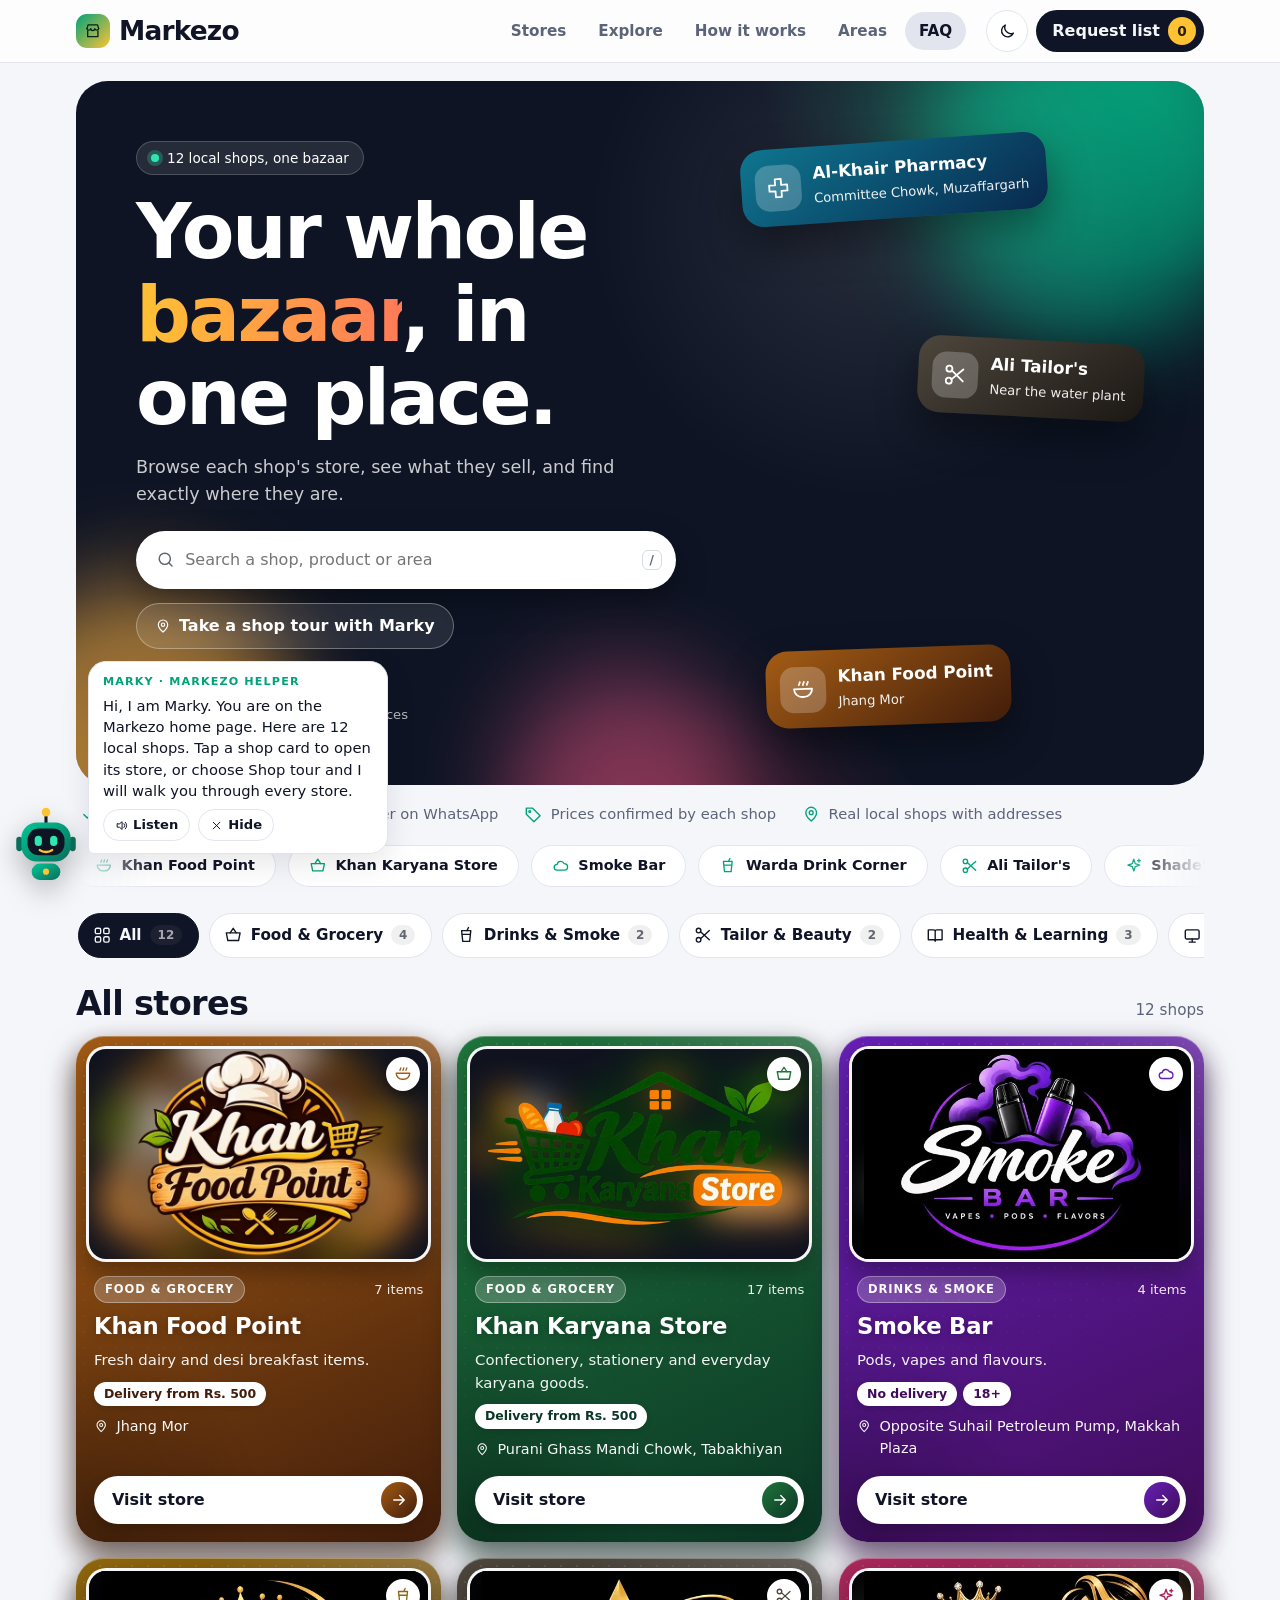
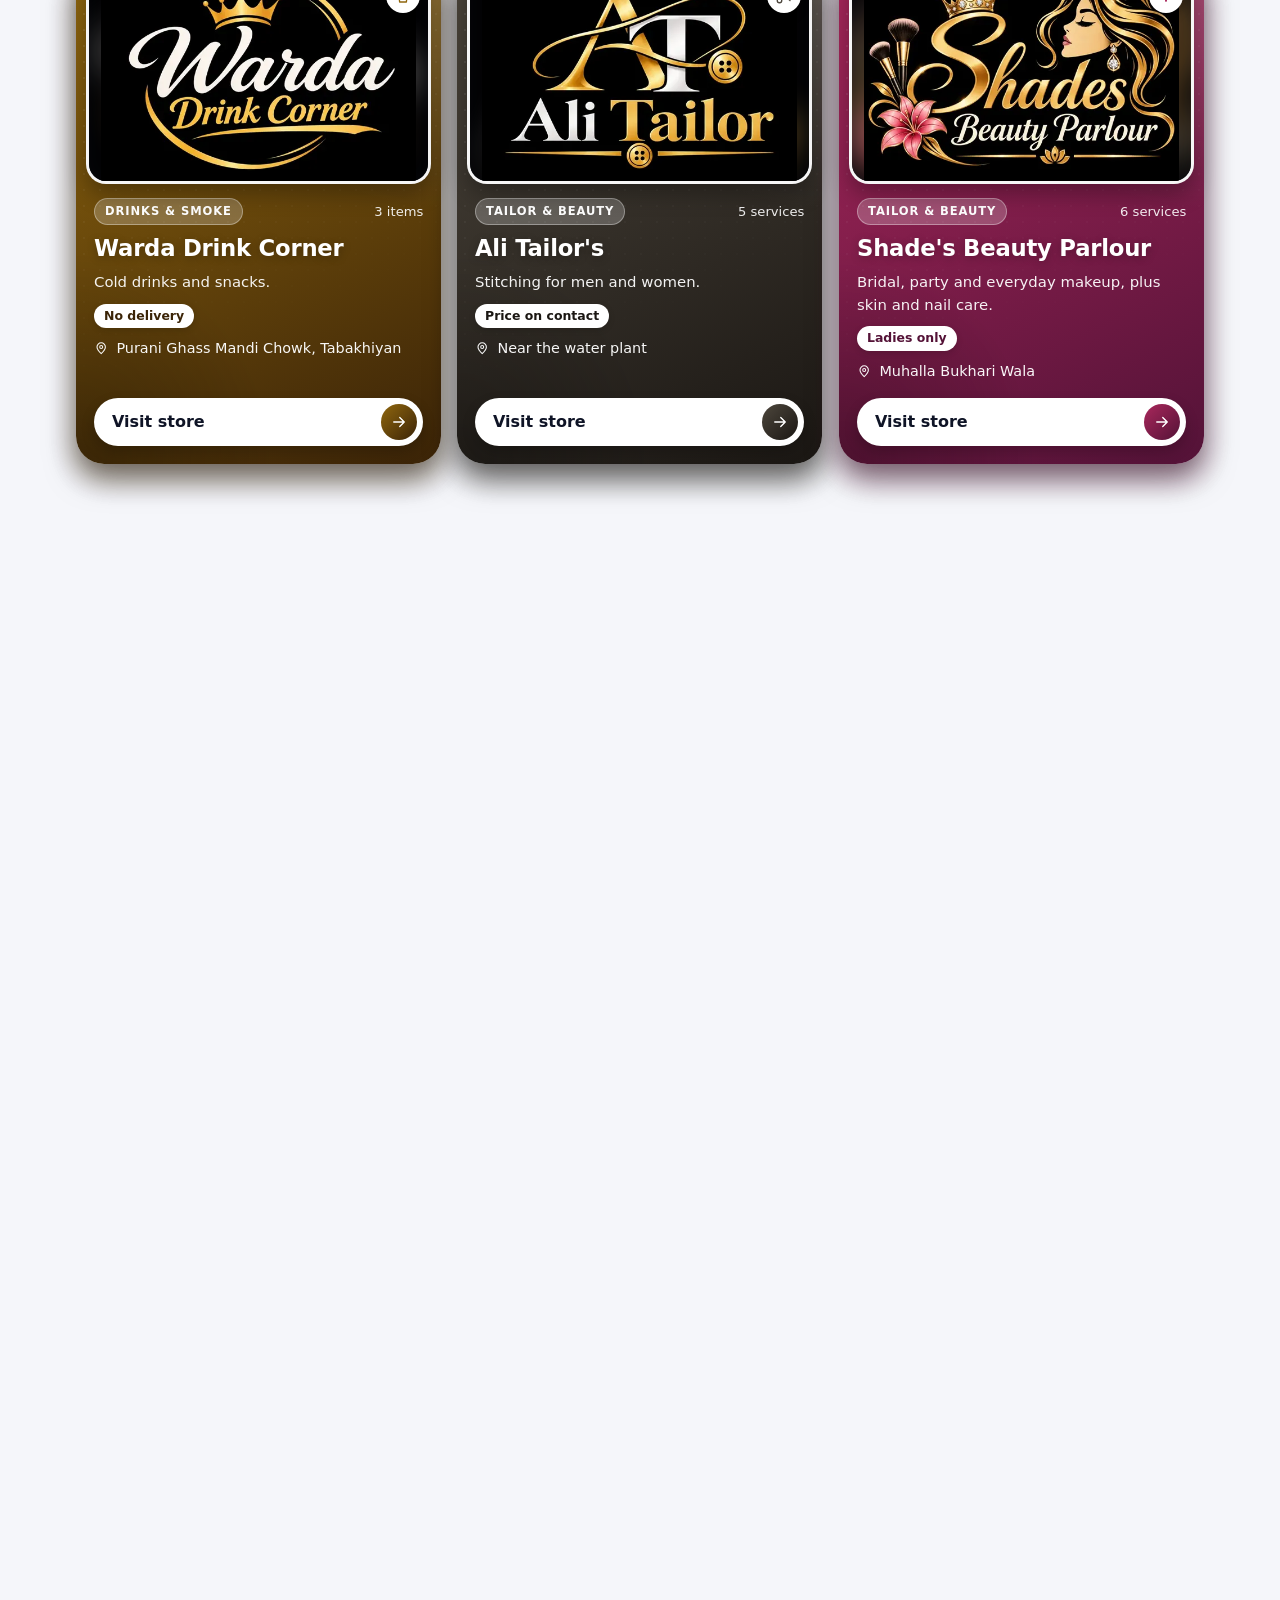
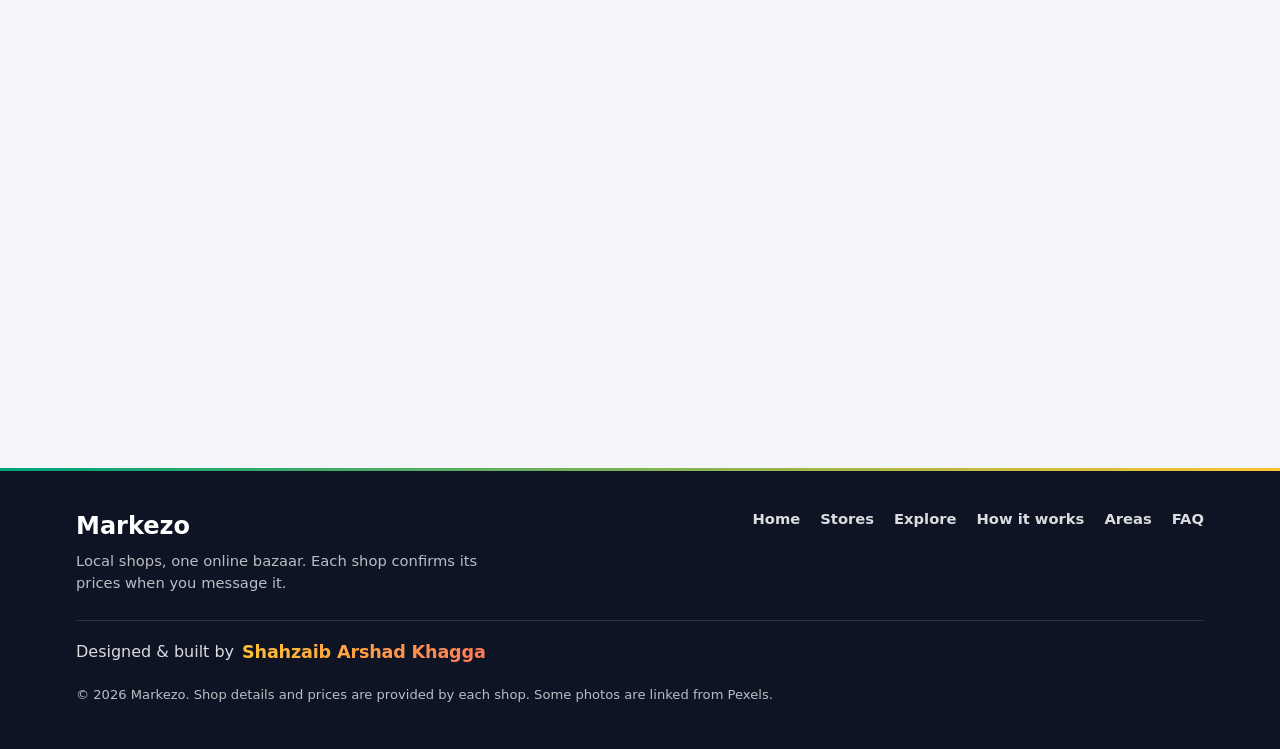
==== commit 7843c272: "Add files via upload" ====
--- a/index.html
+++ b/index.html
@@ -3,12 +3,12 @@
 <head>
 <meta name="google-site-verification" content="n5h1SkMO4lCYIxkYDlouYj3IXpWvrF7Q885TDrIRiIs" />
 <meta charset="utf-8">
-<meta http-equiv="Content-Security-Policy" content="default-src 'self'; script-src 'self' 'unsafe-inline'; style-src 'self' 'unsafe-inline' https://fonts.googleapis.com; font-src https://fonts.gstatic.com; img-src 'self' data:; base-uri 'none'; form-action 'none'">
+<meta http-equiv="Content-Security-Policy" content="default-src 'self'; script-src 'self' 'unsafe-inline'; style-src 'self' 'unsafe-inline' https://fonts.googleapis.com; font-src https://fonts.gstatic.com; img-src 'self' data: blob: https://images.pexels.com; base-uri 'none'; form-action 'none'">
 <meta name="viewport" content="width=device-width, initial-scale=1, viewport-fit=cover">
 <title>Markezo - Online Bazaar of Local Shops in Muzaffargarh</title>
 <meta name="description" content="Markezo brings 12 local shops of Muzaffargarh online. Browse food, grocery, bakery, pharmacy, tailor, beauty, electronics and more, see prices and message each shop on WhatsApp.">
 <link rel="canonical" href="https://ashmanyousufoffical-alt.github.io/Markezo/">
-<meta name="author" content="Shahzaib Arshad Khagga, Muhammad Ashman">
+<meta name="author" content="Shahzaib Arshad Khagga">
 <meta name="application-name" content="Markezo">
 <meta name="robots" content="index,follow,max-image-preview:large">
 <meta name="keywords" content="Markezo, Muzaffargarh shops online, Muzaffargarh bazaar, online shopping Muzaffargarh, local shops Muzaffargarh">
@@ -27,16 +27,18 @@
 <link rel="preconnect" href="https://fonts.googleapis.com">
 <link rel="preconnect" href="https://fonts.gstatic.com" crossorigin>
 <link rel="stylesheet" href="https://fonts.googleapis.com/css2?family=Bricolage+Grotesque:opsz,wght@12..96,500;12..96,700;12..96,800&family=DM+Sans:wght@400;500;700&family=Bodoni+Moda:wght@700;800&display=swap">
-<script>try{var t=localStorage.getItem("mzTheme");if(t==="light"||t==="dark")document.documentElement.setAttribute("data-theme",t)}catch(e){}</script>
+<script>document.documentElement.classList.add("js");try{if(sessionStorage.getItem("mzS"))document.documentElement.classList.add("nosplash")}catch(e){}try{var t=localStorage.getItem("mzTheme");if(t==="light"||t==="dark")document.documentElement.setAttribute("data-theme",t)}catch(e){}</script>
 <link rel="stylesheet" href="style.css">
 
 <link rel="stylesheet" href="style.css">
 </head>
 <body>
+<div id="splash" aria-hidden="true"><div class="sp-in"><span class="sp-mk" id="spMk"></span><b class="sp-w"><i style="--k:0">M</i><i style="--k:1">a</i><i style="--k:2">r</i><i style="--k:3">k</i><i style="--k:4">e</i><i style="--k:5">z</i><i style="--k:6">o</i></b><p class="sp-t">Your whole bazaar, in one place</p></div></div>
+<div id="sprog" aria-hidden="true"></div>
 <a class="skip" href="#view" id="skip">Skip to content</a>
 <header class="bar"><div class="wrap">
   <a class="logo" href="#home" aria-label="Markezo home"><span class="mk" id="logoIc"></span>Markezo</a>
-  <nav class="nav" aria-label="Main"><a href="#stores">Stores</a><a href="#how">How it works</a><a href="#areas">Areas</a><a href="#faq">FAQ</a></nav>
+  <nav class="nav" aria-label="Main"><a href="#stores">Stores</a><a href="#explore">Explore</a><a href="#how">How it works</a><a href="#areas">Areas</a><a href="#faq">FAQ</a></nav>
   <div class="tools">
     <button class="ibtn" id="themeBtn" type="button" aria-label="Switch light or dark theme"></button>
     <button class="cartbtn" id="cartBtn" type="button" aria-haspopup="dialog" aria-label="Open request list"><span class="t">Request list</span><b id="cartCount">0</b></button>
@@ -47,8 +49,8 @@
 
 <footer><div class="wrap">
   <div><b>Markezo</b><p>Local shops, one online bazaar. Each shop confirms its prices when you message it.</p></div>
-  <nav aria-label="Footer"><a href="#home">Home</a><a href="#stores">Stores</a><a href="#how">How it works</a><a href="#areas">Areas</a><a href="#faq">FAQ</a></nav>
-  <p class="credit">Designed &amp; built by <b>Shahzaib Arshad Khagga</b> <span>&amp;</span> <b>Muhammad Ashman</b></p>
+  <nav aria-label="Footer"><a href="#home">Home</a><a href="#stores">Stores</a><a href="#explore">Explore</a><a href="#how">How it works</a><a href="#areas">Areas</a><a href="#faq">FAQ</a></nav>
+  <p class="credit">Designed &amp; built by <b>Shahzaib Arshad Khagga</b></p>
   <small id="copy"></small>
 </div></footer>
 
@@ -101,6 +103,7 @@
   <button class="clear" id="clearCart" type="button" hidden>Clear all</button>
 </aside>
 
+<script type="application/json" id="cutData">{"maida":{"w":232,"h":300},"chilli":{"w":220,"h":300},"oil":{"w":156,"h":320},"ghee":{"w":158,"h":260},"soap":{"w":243,"h":200},"paste":{"w":192,"h":48},"surf":{"w":206,"h":320},"ata":{"w":200,"h":200},"sugar":{"w":200,"h":200},"salt":{"w":200,"h":200},"haldi":{"w":200,"h":200},"zira":{"w":200,"h":200},"conf":{"w":200,"h":200},"stat":{"w":200,"h":200}}</script>
 <script src="script.js"></script>
 </body>
 </html>
--- a/style.css
+++ b/style.css
@@ -97,7 +97,7 @@
 .card{position:relative;isolation:isolate;display:flex;flex-direction:column;min-width:0;padding:10px;border-radius:28px;color:#fff;text-decoration:none;
   background:radial-gradient(120% 90% at 100% 0%,rgba(255,255,255,.2),transparent 55%),radial-gradient(90% 70% at 0% 100%,rgba(0,0,0,.28),transparent 60%),linear-gradient(155deg,var(--c1),var(--c2));
   box-shadow:0 14px 30px rgba(0,0,0,.28),0 14px 30px color-mix(in srgb,var(--c2) 55%,transparent),inset 0 1px 0 rgba(255,255,255,.3);
-  transition:transform .2s,box-shadow .2s;animation:cardin .5s backwards;animation-delay:calc(min(var(--i,0),8)*45ms)}
+  transition:transform .2s,box-shadow .2s}
 .card::before{content:"";position:absolute;inset:0;border-radius:inherit;background:radial-gradient(rgba(255,255,255,.2) 1.2px,transparent 1.5px) 0 0/16px 16px;opacity:.5;z-index:-1;pointer-events:none;-webkit-mask-image:linear-gradient(160deg,#000,transparent 70%);mask-image:linear-gradient(160deg,#000,transparent 70%)}
 .card:hover{transform:translateY(-6px);box-shadow:0 24px 44px rgba(0,0,0,.34),0 24px 44px color-mix(in srgb,var(--c2) 70%,transparent),inset 0 1px 0 rgba(255,255,255,.38)}
 @keyframes cardin{from{opacity:0;transform:translateY(16px) scale(.97)}to{opacity:1;transform:none}}
@@ -381,6 +381,144 @@
   .fl,.tw,.fk,.rise,.drift,.drop{animation:none}
 }
 
+.bk{transform-box:fill-box;transform-origin:50% 100%;animation:sbake 5s ease-in-out infinite}
+@keyframes sbake{0%{transform:scale(1,.3);fill:#f6e7bd}55%{transform:scale(1,1);fill:#e9b866}100%{transform:scale(1,1);fill:#c98a3c}}
+@media (prefers-reduced-motion:reduce){.bk{animation:none}}
+
+/* ===== Polish: intro, motion, reveals, ticker, bazaar strip ===== */
+/* intro splash (pure CSS so it can never get stuck) */
+#splash{position:fixed;inset:0;z-index:200;display:grid;place-items:center;background:radial-gradient(900px 500px at 80% 0%,hsl(160 90% 42%/.4),transparent 60%),radial-gradient(700px 500px at 0% 100%,hsl(40 100% 55%/.3),transparent 60%),#0E1424;color:#fff;animation:splashOut .8s cubic-bezier(.75,0,.2,1) 1.55s forwards}
+.nosplash #splash{display:none}
+@keyframes splashOut{to{transform:translateY(-100%);visibility:hidden}}
+.sp-in{display:grid;justify-items:center;gap:16px;text-align:center;animation:spFade .5s ease 1.25s forwards}
+@keyframes spFade{to{opacity:0;transform:scale(.96)}}
+.sp-mk{width:84px;height:84px;border-radius:26px;background:linear-gradient(135deg,var(--accent,#00A37A),#FFC233);display:grid;place-items:center;color:#06231B;font-size:2.6rem;animation:spPop .8s cubic-bezier(.2,1.4,.3,1) both;box-shadow:0 20px 50px rgba(0,163,122,.45)}
+.sp-mk svg{width:1em;height:1em}
+@keyframes spPop{from{transform:scale(.2) rotate(-25deg);opacity:0}to{transform:none;opacity:1}}
+.sp-w{font-family:var(--display);font-size:clamp(2.4rem,9vw,4rem);font-weight:800;letter-spacing:-.04em;display:flex}
+.sp-w i{font-style:normal;display:inline-block;animation:spLet .6s cubic-bezier(.2,.9,.3,1) both;animation-delay:calc(.35s + var(--k)*55ms)}
+@keyframes spLet{from{transform:translateY(60%);opacity:0}to{transform:none;opacity:1}}
+.sp-t{margin:0;font-size:1rem;letter-spacing:.2em;text-transform:uppercase;opacity:0;animation:spT .6s ease .9s forwards;color:rgba(255,255,255,.75)}
+@keyframes spT{to{opacity:1}}
+
+/* scroll progress + header */
+#sprog{position:fixed;left:0;top:0;height:3px;width:100%;transform-origin:0 50%;transform:scaleX(0);background:linear-gradient(90deg,var(--accent),var(--mark),#ff7a59);z-index:120;pointer-events:none}
+.bar{transition:box-shadow .3s ease}
+.bar .wrap{transition:padding .3s ease}
+.bar.scrolled{box-shadow:0 10px 30px rgba(0,0,0,.14)}
+.bar.scrolled .wrap{padding-block:6px}
+.logo .mk{transition:transform .5s cubic-bezier(.2,1.4,.3,1)}
+.logo:hover .mk{transform:rotate(-12deg) scale(1.12)}
+.nav a{position:relative;transition:color .2s,background .2s}
+.nav a.act{color:var(--fg);background:var(--line)}
+
+/* page transition */
+#view.vin{animation:vin .55s cubic-bezier(.2,.8,.2,1)}
+@keyframes vin{from{opacity:0;transform:translateY(14px)}to{opacity:1;transform:none}}
+
+/* reveal on scroll */
+html.js .rv{opacity:0}
+html.js .rv.in{opacity:1;animation:rvin .75s cubic-bezier(.2,.8,.2,1) backwards;animation-delay:var(--d,0ms)}
+@keyframes rvin{from{opacity:0;transform:translateY(28px) scale(.985)}to{opacity:1;transform:none}}
+
+/* hero: blobs, spotlight, word reveal */
+.hero{--mx:70%;--my:20%}
+.blob{position:absolute;border-radius:50%;filter:blur(46px);opacity:.55;pointer-events:none;animation:blobmove 16s ease-in-out infinite alternate}
+.blob.b1{width:340px;height:340px;right:-60px;top:-80px;background:#00c896}
+.blob.b2{width:300px;height:300px;left:-80px;bottom:-90px;background:#ffb347;animation-duration:19s}
+.blob.b3{width:240px;height:240px;left:38%;bottom:-120px;background:#ff5d8f;opacity:.4;animation-duration:22s}
+@keyframes blobmove{to{transform:translate(50px,-40px) scale(1.2)}}
+.hero::after{content:"";position:absolute;inset:0;pointer-events:none;background:radial-gradient(460px circle at var(--mx) var(--my),rgba(255,255,255,.1),transparent 60%)}
+.hero>div{position:relative;z-index:1}
+.w{display:inline-block;animation:wup .9s cubic-bezier(.2,.9,.25,1) backwards;animation-delay:calc(var(--hd,120ms) + var(--i)*80ms)}
+html:not(.nosplash) .w{--hd:1500ms}
+@keyframes wup{from{transform:translateY(70%) rotate(3deg);opacity:0}to{transform:none;opacity:1}}
+.eyebrow i{animation:pulse 2s ease-in-out infinite}
+@keyframes pulse{50%{box-shadow:0 0 0 9px rgba(46,230,176,0)}}
+.stack{transform:translate(calc(var(--px,0)*14px),calc(var(--py,0)*10px));transition:transform .25s ease-out}
+.stats b{display:inline-block;min-width:1ch}
+.tourbtn{animation:tourGlow 3.2s ease-in-out infinite}
+@keyframes tourGlow{50%{box-shadow:0 0 0 8px rgba(255,255,255,.08)}}
+
+/* ticker */
+.mq{overflow:hidden;margin:20px -2px 0;-webkit-mask-image:linear-gradient(90deg,transparent,#000 7%,#000 93%,transparent);mask-image:linear-gradient(90deg,transparent,#000 7%,#000 93%,transparent)}
+.mqt{display:flex;width:max-content;animation:mq 48s linear infinite}
+.mq:hover .mqt{animation-play-state:paused}
+.mqt span{display:inline-flex;align-items:center;gap:9px;padding:9px 20px;margin-right:12px;border:1px solid var(--line);border-radius:999px;background:var(--surface);font-weight:700;font-size:.9rem;white-space:nowrap}
+.mqt i{display:grid;place-items:center;font-style:normal;color:var(--accent);font-size:1.1rem}
+@keyframes mq{to{transform:translateX(-50%)}}
+
+/* cards: tilt + glare */
+.card{transform:perspective(900px) rotateX(var(--rx,0deg)) rotateY(var(--ry,0deg))}
+.card:hover{transform:perspective(900px) rotateX(var(--rx,0deg)) rotateY(var(--ry,0deg)) translateY(-6px)}
+.card::after{content:"";position:absolute;inset:0;border-radius:inherit;background:radial-gradient(circle at var(--gx,50%) var(--gy,0%),rgba(255,255,255,.3),transparent 55%);opacity:0;transition:opacity .25s;pointer-events:none;z-index:1}
+.card:hover::after{opacity:1}
+.lg2 img{transition:transform .6s cubic-bezier(.2,.8,.2,1)}
+.card:hover .lg2 img{transform:scale(1.07)}
+
+/* Explore the bazaar strip */
+.shead{display:flex;align-items:flex-end;justify-content:space-between;gap:14px;flex-wrap:wrap;margin-bottom:6px}
+.sarrs{display:flex;gap:8px}
+.sarrs button{width:44px;height:44px;border-radius:50%;border:1px solid var(--line);background:var(--surface);display:grid;place-items:center;font-size:1.3rem;transition:background .2s,transform .2s}
+.sarrs button:hover{background:var(--fg);color:var(--bg);transform:scale(1.06)}
+.strip{display:flex;gap:16px;overflow-x:auto;scroll-snap-type:x mandatory;padding:8px 2px 24px;scrollbar-width:thin;-webkit-overflow-scrolling:touch;min-height:380px}
+.tile{flex:0 0 min(300px,76vw);scroll-snap-align:start;position:relative;display:grid;grid-template-rows:1fr auto;aspect-ratio:4/5;border-radius:28px;overflow:hidden;text-decoration:none;background:var(--tbg);color:var(--tink);transition:transform .35s cubic-bezier(.2,.8,.2,1),box-shadow .35s;box-shadow:0 14px 30px color-mix(in srgb,var(--c2) 40%,transparent)}
+.tile:hover{transform:translateY(-8px) scale(1.015);box-shadow:0 26px 50px color-mix(in srgb,var(--c2) 55%,transparent)}
+.tart{display:grid;place-items:center;padding:14px 10px 0;min-height:0}
+.tart svg{width:100%;height:100%;max-height:100%}
+.tile .ly{opacity:1;transform:none;transition:none}
+.tile .draw{stroke-dashoffset:0;transition:none}
+.tile .grow{transform:scaleY(1);transition:none}
+.tcap{padding:14px 18px 18px;background:linear-gradient(to top,rgba(0,0,0,.28),transparent)}
+.tcap span{display:block;font-size:.7rem;font-weight:800;letter-spacing:.14em;text-transform:uppercase;opacity:.75}
+.tcap b{display:block;font-family:var(--display);font-size:1.35rem;letter-spacing:-.02em;margin-top:2px}
+
+/* micro interactions */
+.btn,.add,.sbtn,.wabig,.cartbtn,.tourbtn,.chip,.visit{position:relative;overflow:hidden}
+.rip{position:absolute;border-radius:50%;transform:scale(0);background:rgba(255,255,255,.45);animation:ripple .65s ease-out;pointer-events:none}
+@keyframes ripple{to{transform:scale(1);opacity:0}}
+.fly{position:fixed;z-index:300;pointer-events:none;background:var(--mark);color:var(--mark-fg);font-weight:800;font-size:.85rem;border-radius:999px;padding:4px 10px;transform:translate(-50%,-50%);box-shadow:0 6px 16px rgba(0,0,0,.3)}
+.cartbtn.bump{animation:bump .5s cubic-bezier(.2,1.5,.3,1)}
+.cartbtn.bump b{animation:bumpb .5s ease}
+@keyframes bump{40%{transform:scale(1.12)}}
+@keyframes bumpb{40%{transform:scale(1.35) rotate(-8deg)}}
+.cf{position:fixed;z-index:310;width:9px;height:14px;border-radius:2px;pointer-events:none}
+.search{transition:box-shadow .3s,transform .3s}
+.search:focus-within{box-shadow:0 12px 40px rgba(0,0,0,.45),0 0 0 6px rgba(255,194,51,.25);transform:translateY(-2px)}
+.stp .n{transition:transform .5s cubic-bezier(.2,1.5,.3,1)}
+.stp:hover .n{transform:rotate(-8deg) scale(1.12)}
+.area{transition:transform .25s,box-shadow .25s}
+.area:hover{transform:translateY(-4px);box-shadow:var(--shadow)}
+.faq details{transition:box-shadow .25s,background .25s}
+.faq details[open]{box-shadow:var(--shadow)}
+.fact{transition:transform .25s}
+.fact:hover{transform:translateX(4px)}
+
+/* shop banner life */
+.sh .big{animation:sfloat 7s ease-in-out infinite}
+.sh::before{animation:glowmove 14s ease-in-out infinite alternate}
+@keyframes glowmove{to{transform:translate(40px,-20px) scale(1.12)}}
+.wabig{transition:transform .25s,box-shadow .25s}
+.wabig:hover{transform:translateY(-3px);box-shadow:0 16px 30px rgba(0,0,0,.3)}
+
+/* footer */
+footer{position:relative}
+footer::before{content:"";position:absolute;left:0;right:0;top:0;height:3px;background:linear-gradient(90deg,var(--accent),var(--mark),#ff7a59,var(--accent));background-size:300% 100%;animation:fbar 8s linear infinite}
+@keyframes fbar{to{background-position:300% 0}}
+
+/* off-screen things stop animating */
+.paused,.paused *{animation-play-state:paused!important}
+
+@media (max-width:560px){.tile{flex-basis:78vw}.blob{opacity:.4}}
+@media (prefers-reduced-motion:reduce){
+  #splash{display:none}
+  html.js .rv{opacity:1}
+  html.js .rv.in{animation:none}
+  .w,.blob,.mqt,.eyebrow i,.tourbtn,.sh .big,.sh::before,footer::before,#view.vin{animation:none}
+  .card,.card:hover{transform:none}
+  .stack{transform:none}
+}
+
 
 /* ===== Responsive ===== */
 @media (max-width:900px){
--- a/style.css
+++ b/style.css
@@ -97,7 +97,7 @@
 .card{position:relative;isolation:isolate;display:flex;flex-direction:column;min-width:0;padding:10px;border-radius:28px;color:#fff;text-decoration:none;
   background:radial-gradient(120% 90% at 100% 0%,rgba(255,255,255,.2),transparent 55%),radial-gradient(90% 70% at 0% 100%,rgba(0,0,0,.28),transparent 60%),linear-gradient(155deg,var(--c1),var(--c2));
   box-shadow:0 14px 30px rgba(0,0,0,.28),0 14px 30px color-mix(in srgb,var(--c2) 55%,transparent),inset 0 1px 0 rgba(255,255,255,.3);
-  transition:transform .2s,box-shadow .2s;animation:cardin .5s backwards;animation-delay:calc(min(var(--i,0),8)*45ms)}
+  transition:transform .2s,box-shadow .2s}
 .card::before{content:"";position:absolute;inset:0;border-radius:inherit;background:radial-gradient(rgba(255,255,255,.2) 1.2px,transparent 1.5px) 0 0/16px 16px;opacity:.5;z-index:-1;pointer-events:none;-webkit-mask-image:linear-gradient(160deg,#000,transparent 70%);mask-image:linear-gradient(160deg,#000,transparent 70%)}
 .card:hover{transform:translateY(-6px);box-shadow:0 24px 44px rgba(0,0,0,.34),0 24px 44px color-mix(in srgb,var(--c2) 70%,transparent),inset 0 1px 0 rgba(255,255,255,.38)}
 @keyframes cardin{from{opacity:0;transform:translateY(16px) scale(.97)}to{opacity:1;transform:none}}
@@ -381,6 +381,144 @@
   .fl,.tw,.fk,.rise,.drift,.drop{animation:none}
 }
 
+.bk{transform-box:fill-box;transform-origin:50% 100%;animation:sbake 5s ease-in-out infinite}
+@keyframes sbake{0%{transform:scale(1,.3);fill:#f6e7bd}55%{transform:scale(1,1);fill:#e9b866}100%{transform:scale(1,1);fill:#c98a3c}}
+@media (prefers-reduced-motion:reduce){.bk{animation:none}}
+
+/* ===== Polish: intro, motion, reveals, ticker, bazaar strip ===== */
+/* intro splash (pure CSS so it can never get stuck) */
+#splash{position:fixed;inset:0;z-index:200;display:grid;place-items:center;background:radial-gradient(900px 500px at 80% 0%,hsl(160 90% 42%/.4),transparent 60%),radial-gradient(700px 500px at 0% 100%,hsl(40 100% 55%/.3),transparent 60%),#0E1424;color:#fff;animation:splashOut .8s cubic-bezier(.75,0,.2,1) 1.55s forwards}
+.nosplash #splash{display:none}
+@keyframes splashOut{to{transform:translateY(-100%);visibility:hidden}}
+.sp-in{display:grid;justify-items:center;gap:16px;text-align:center;animation:spFade .5s ease 1.25s forwards}
+@keyframes spFade{to{opacity:0;transform:scale(.96)}}
+.sp-mk{width:84px;height:84px;border-radius:26px;background:linear-gradient(135deg,var(--accent,#00A37A),#FFC233);display:grid;place-items:center;color:#06231B;font-size:2.6rem;animation:spPop .8s cubic-bezier(.2,1.4,.3,1) both;box-shadow:0 20px 50px rgba(0,163,122,.45)}
+.sp-mk svg{width:1em;height:1em}
+@keyframes spPop{from{transform:scale(.2) rotate(-25deg);opacity:0}to{transform:none;opacity:1}}
+.sp-w{font-family:var(--display);font-size:clamp(2.4rem,9vw,4rem);font-weight:800;letter-spacing:-.04em;display:flex}
+.sp-w i{font-style:normal;display:inline-block;animation:spLet .6s cubic-bezier(.2,.9,.3,1) both;animation-delay:calc(.35s + var(--k)*55ms)}
+@keyframes spLet{from{transform:translateY(60%);opacity:0}to{transform:none;opacity:1}}
+.sp-t{margin:0;font-size:1rem;letter-spacing:.2em;text-transform:uppercase;opacity:0;animation:spT .6s ease .9s forwards;color:rgba(255,255,255,.75)}
+@keyframes spT{to{opacity:1}}
+
+/* scroll progress + header */
+#sprog{position:fixed;left:0;top:0;height:3px;width:100%;transform-origin:0 50%;transform:scaleX(0);background:linear-gradient(90deg,var(--accent),var(--mark),#ff7a59);z-index:120;pointer-events:none}
+.bar{transition:box-shadow .3s ease}
+.bar .wrap{transition:padding .3s ease}
+.bar.scrolled{box-shadow:0 10px 30px rgba(0,0,0,.14)}
+.bar.scrolled .wrap{padding-block:6px}
+.logo .mk{transition:transform .5s cubic-bezier(.2,1.4,.3,1)}
+.logo:hover .mk{transform:rotate(-12deg) scale(1.12)}
+.nav a{position:relative;transition:color .2s,background .2s}
+.nav a.act{color:var(--fg);background:var(--line)}
+
+/* page transition */
+#view.vin{animation:vin .55s cubic-bezier(.2,.8,.2,1)}
+@keyframes vin{from{opacity:0;transform:translateY(14px)}to{opacity:1;transform:none}}
+
+/* reveal on scroll */
+html.js .rv{opacity:0}
+html.js .rv.in{opacity:1;animation:rvin .75s cubic-bezier(.2,.8,.2,1) backwards;animation-delay:var(--d,0ms)}
+@keyframes rvin{from{opacity:0;transform:translateY(28px) scale(.985)}to{opacity:1;transform:none}}
+
+/* hero: blobs, spotlight, word reveal */
+.hero{--mx:70%;--my:20%}
+.blob{position:absolute;border-radius:50%;filter:blur(46px);opacity:.55;pointer-events:none;animation:blobmove 16s ease-in-out infinite alternate}
+.blob.b1{width:340px;height:340px;right:-60px;top:-80px;background:#00c896}
+.blob.b2{width:300px;height:300px;left:-80px;bottom:-90px;background:#ffb347;animation-duration:19s}
+.blob.b3{width:240px;height:240px;left:38%;bottom:-120px;background:#ff5d8f;opacity:.4;animation-duration:22s}
+@keyframes blobmove{to{transform:translate(50px,-40px) scale(1.2)}}
+.hero::after{content:"";position:absolute;inset:0;pointer-events:none;background:radial-gradient(460px circle at var(--mx) var(--my),rgba(255,255,255,.1),transparent 60%)}
+.hero>div{position:relative;z-index:1}
+.w{display:inline-block;animation:wup .9s cubic-bezier(.2,.9,.25,1) backwards;animation-delay:calc(var(--hd,120ms) + var(--i)*80ms)}
+html:not(.nosplash) .w{--hd:1500ms}
+@keyframes wup{from{transform:translateY(70%) rotate(3deg);opacity:0}to{transform:none;opacity:1}}
+.eyebrow i{animation:pulse 2s ease-in-out infinite}
+@keyframes pulse{50%{box-shadow:0 0 0 9px rgba(46,230,176,0)}}
+.stack{transform:translate(calc(var(--px,0)*14px),calc(var(--py,0)*10px));transition:transform .25s ease-out}
+.stats b{display:inline-block;min-width:1ch}
+.tourbtn{animation:tourGlow 3.2s ease-in-out infinite}
+@keyframes tourGlow{50%{box-shadow:0 0 0 8px rgba(255,255,255,.08)}}
+
+/* ticker */
+.mq{overflow:hidden;margin:20px -2px 0;-webkit-mask-image:linear-gradient(90deg,transparent,#000 7%,#000 93%,transparent);mask-image:linear-gradient(90deg,transparent,#000 7%,#000 93%,transparent)}
+.mqt{display:flex;width:max-content;animation:mq 48s linear infinite}
+.mq:hover .mqt{animation-play-state:paused}
+.mqt span{display:inline-flex;align-items:center;gap:9px;padding:9px 20px;margin-right:12px;border:1px solid var(--line);border-radius:999px;background:var(--surface);font-weight:700;font-size:.9rem;white-space:nowrap}
+.mqt i{display:grid;place-items:center;font-style:normal;color:var(--accent);font-size:1.1rem}
+@keyframes mq{to{transform:translateX(-50%)}}
+
+/* cards: tilt + glare */
+.card{transform:perspective(900px) rotateX(var(--rx,0deg)) rotateY(var(--ry,0deg))}
+.card:hover{transform:perspective(900px) rotateX(var(--rx,0deg)) rotateY(var(--ry,0deg)) translateY(-6px)}
+.card::after{content:"";position:absolute;inset:0;border-radius:inherit;background:radial-gradient(circle at var(--gx,50%) var(--gy,0%),rgba(255,255,255,.3),transparent 55%);opacity:0;transition:opacity .25s;pointer-events:none;z-index:1}
+.card:hover::after{opacity:1}
+.lg2 img{transition:transform .6s cubic-bezier(.2,.8,.2,1)}
+.card:hover .lg2 img{transform:scale(1.07)}
+
+/* Explore the bazaar strip */
+.shead{display:flex;align-items:flex-end;justify-content:space-between;gap:14px;flex-wrap:wrap;margin-bottom:6px}
+.sarrs{display:flex;gap:8px}
+.sarrs button{width:44px;height:44px;border-radius:50%;border:1px solid var(--line);background:var(--surface);display:grid;place-items:center;font-size:1.3rem;transition:background .2s,transform .2s}
+.sarrs button:hover{background:var(--fg);color:var(--bg);transform:scale(1.06)}
+.strip{display:flex;gap:16px;overflow-x:auto;scroll-snap-type:x mandatory;padding:8px 2px 24px;scrollbar-width:thin;-webkit-overflow-scrolling:touch;min-height:380px}
+.tile{flex:0 0 min(300px,76vw);scroll-snap-align:start;position:relative;display:grid;grid-template-rows:1fr auto;aspect-ratio:4/5;border-radius:28px;overflow:hidden;text-decoration:none;background:var(--tbg);color:var(--tink);transition:transform .35s cubic-bezier(.2,.8,.2,1),box-shadow .35s;box-shadow:0 14px 30px color-mix(in srgb,var(--c2) 40%,transparent)}
+.tile:hover{transform:translateY(-8px) scale(1.015);box-shadow:0 26px 50px color-mix(in srgb,var(--c2) 55%,transparent)}
+.tart{display:grid;place-items:center;padding:14px 10px 0;min-height:0}
+.tart svg{width:100%;height:100%;max-height:100%}
+.tile .ly{opacity:1;transform:none;transition:none}
+.tile .draw{stroke-dashoffset:0;transition:none}
+.tile .grow{transform:scaleY(1);transition:none}
+.tcap{padding:14px 18px 18px;background:linear-gradient(to top,rgba(0,0,0,.28),transparent)}
+.tcap span{display:block;font-size:.7rem;font-weight:800;letter-spacing:.14em;text-transform:uppercase;opacity:.75}
+.tcap b{display:block;font-family:var(--display);font-size:1.35rem;letter-spacing:-.02em;margin-top:2px}
+
+/* micro interactions */
+.btn,.add,.sbtn,.wabig,.cartbtn,.tourbtn,.chip,.visit{position:relative;overflow:hidden}
+.rip{position:absolute;border-radius:50%;transform:scale(0);background:rgba(255,255,255,.45);animation:ripple .65s ease-out;pointer-events:none}
+@keyframes ripple{to{transform:scale(1);opacity:0}}
+.fly{position:fixed;z-index:300;pointer-events:none;background:var(--mark);color:var(--mark-fg);font-weight:800;font-size:.85rem;border-radius:999px;padding:4px 10px;transform:translate(-50%,-50%);box-shadow:0 6px 16px rgba(0,0,0,.3)}
+.cartbtn.bump{animation:bump .5s cubic-bezier(.2,1.5,.3,1)}
+.cartbtn.bump b{animation:bumpb .5s ease}
+@keyframes bump{40%{transform:scale(1.12)}}
+@keyframes bumpb{40%{transform:scale(1.35) rotate(-8deg)}}
+.cf{position:fixed;z-index:310;width:9px;height:14px;border-radius:2px;pointer-events:none}
+.search{transition:box-shadow .3s,transform .3s}
+.search:focus-within{box-shadow:0 12px 40px rgba(0,0,0,.45),0 0 0 6px rgba(255,194,51,.25);transform:translateY(-2px)}
+.stp .n{transition:transform .5s cubic-bezier(.2,1.5,.3,1)}
+.stp:hover .n{transform:rotate(-8deg) scale(1.12)}
+.area{transition:transform .25s,box-shadow .25s}
+.area:hover{transform:translateY(-4px);box-shadow:var(--shadow)}
+.faq details{transition:box-shadow .25s,background .25s}
+.faq details[open]{box-shadow:var(--shadow)}
+.fact{transition:transform .25s}
+.fact:hover{transform:translateX(4px)}
+
+/* shop banner life */
+.sh .big{animation:sfloat 7s ease-in-out infinite}
+.sh::before{animation:glowmove 14s ease-in-out infinite alternate}
+@keyframes glowmove{to{transform:translate(40px,-20px) scale(1.12)}}
+.wabig{transition:transform .25s,box-shadow .25s}
+.wabig:hover{transform:translateY(-3px);box-shadow:0 16px 30px rgba(0,0,0,.3)}
+
+/* footer */
+footer{position:relative}
+footer::before{content:"";position:absolute;left:0;right:0;top:0;height:3px;background:linear-gradient(90deg,var(--accent),var(--mark),#ff7a59,var(--accent));background-size:300% 100%;animation:fbar 8s linear infinite}
+@keyframes fbar{to{background-position:300% 0}}
+
+/* off-screen things stop animating */
+.paused,.paused *{animation-play-state:paused!important}
+
+@media (max-width:560px){.tile{flex-basis:78vw}.blob{opacity:.4}}
+@media (prefers-reduced-motion:reduce){
+  #splash{display:none}
+  html.js .rv{opacity:1}
+  html.js .rv.in{animation:none}
+  .w,.blob,.mqt,.eyebrow i,.tourbtn,.sh .big,.sh::before,footer::before,#view.vin{animation:none}
+  .card,.card:hover{transform:none}
+  .stack{transform:none}
+}
+
 
 /* ===== Responsive ===== */
 @media (max-width:900px){
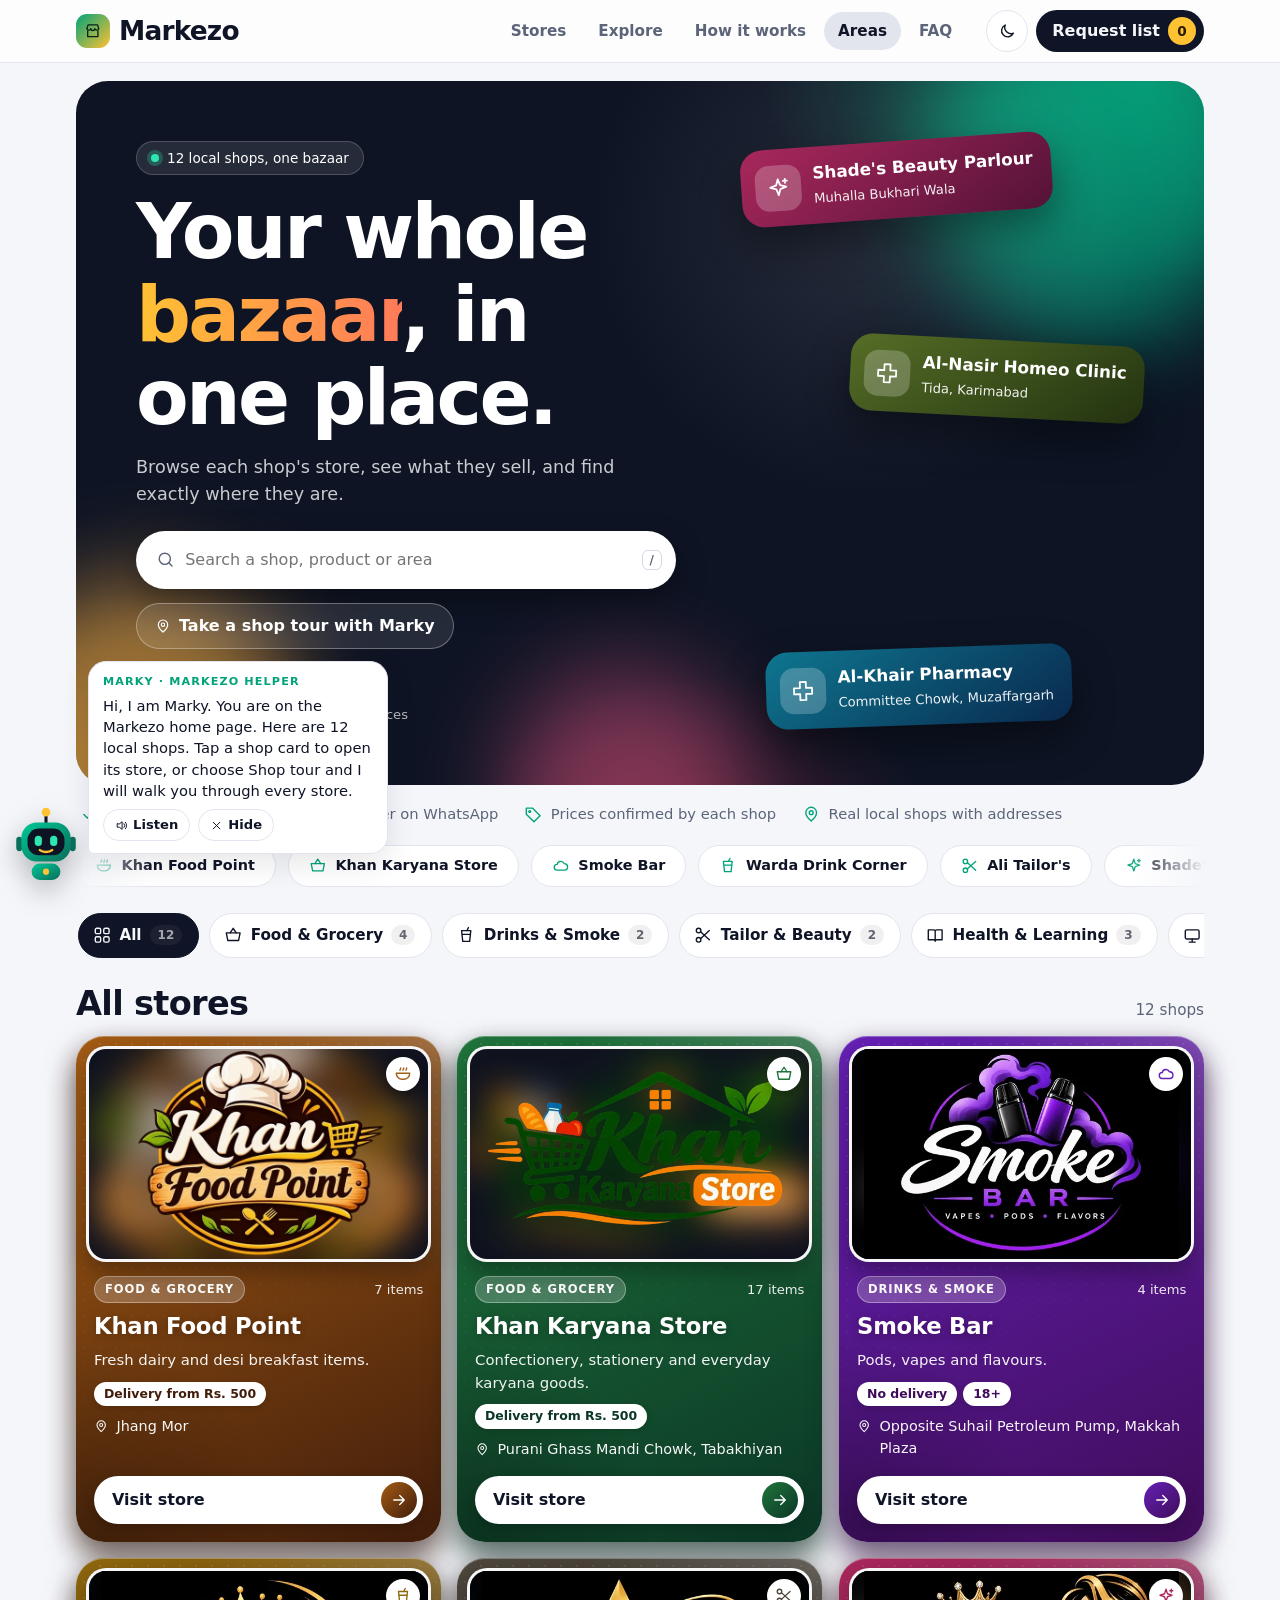
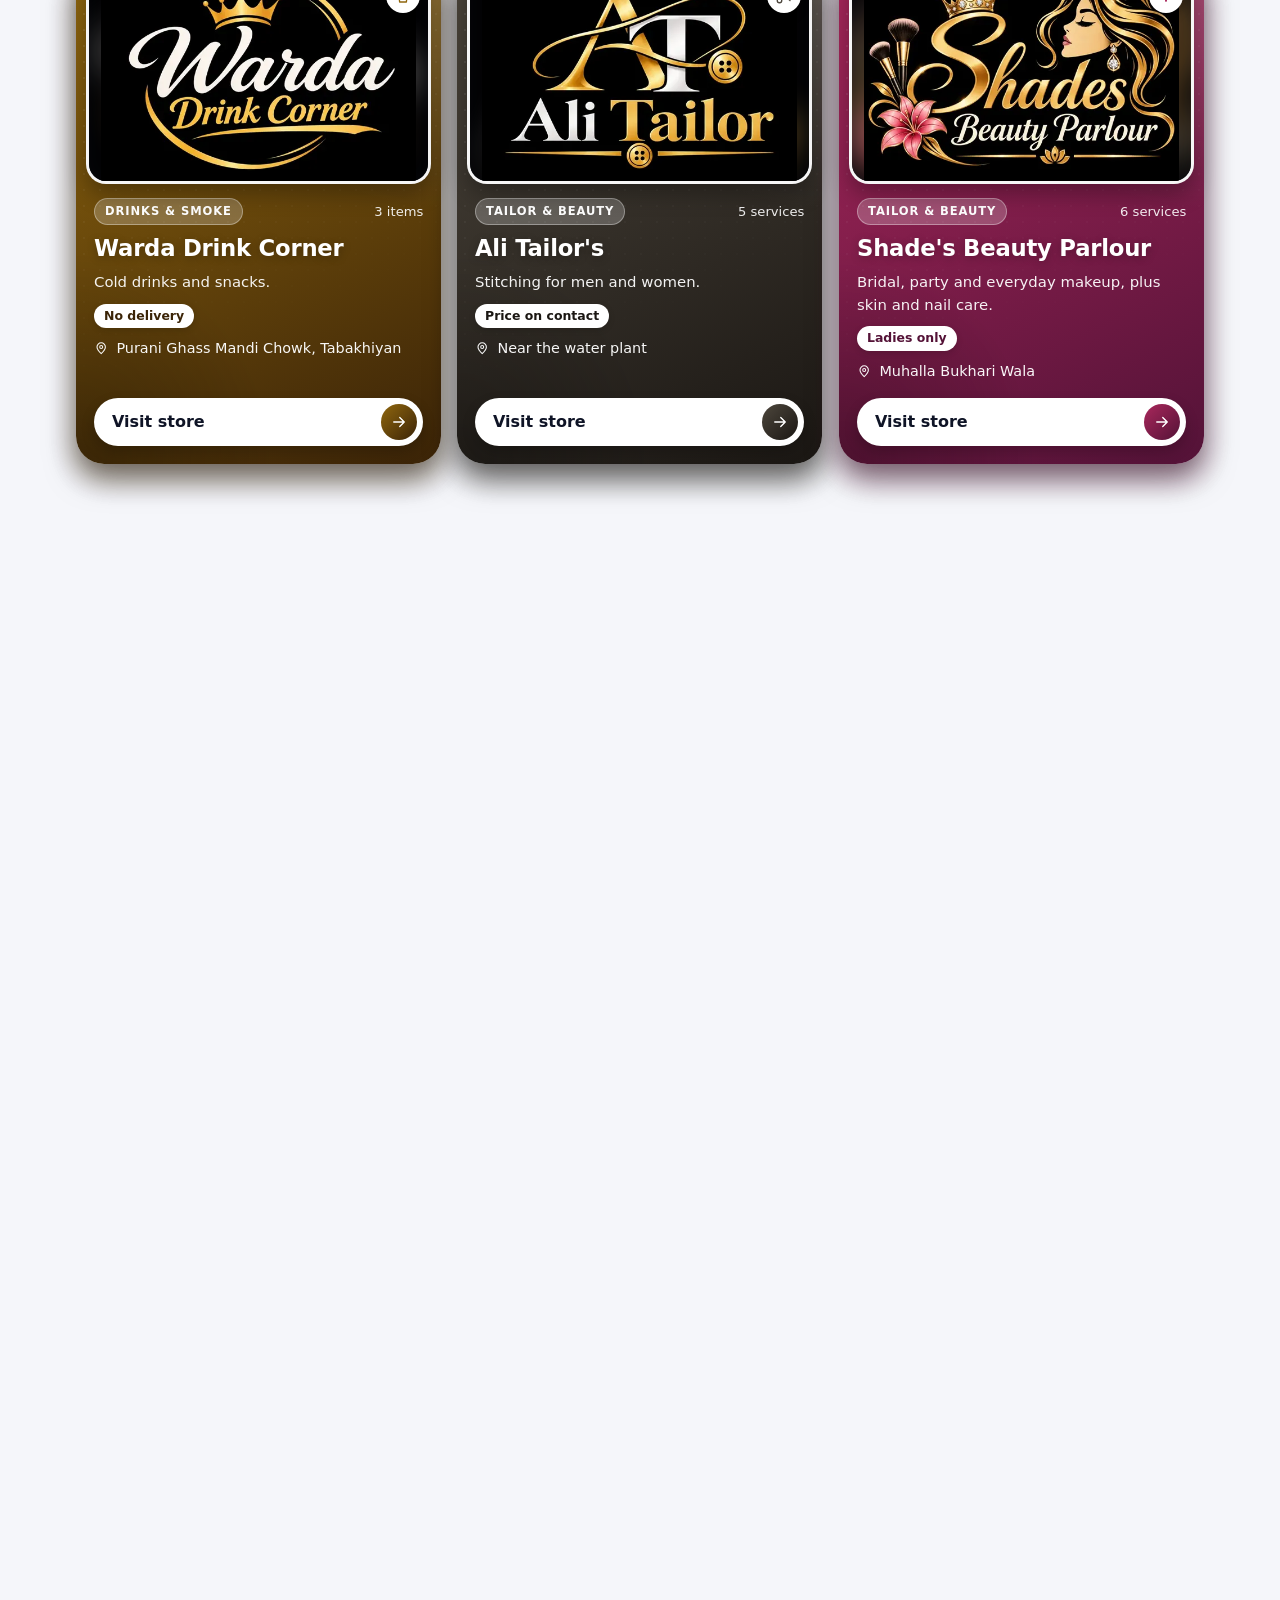
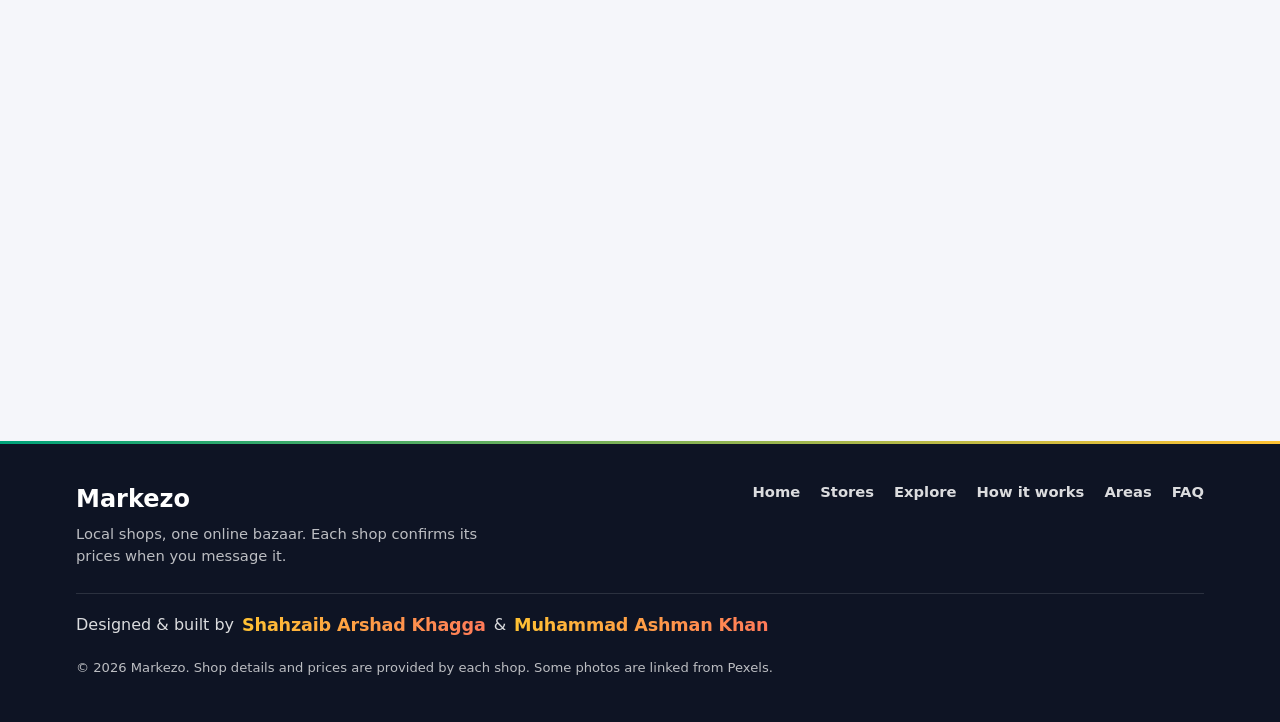
==== commit b51ae231: "Add files via upload" ====
--- a/index.html
+++ b/index.html
@@ -8,7 +8,7 @@
 <title>Markezo - Online Bazaar of Local Shops in Muzaffargarh</title>
 <meta name="description" content="Markezo brings 12 local shops of Muzaffargarh online. Browse food, grocery, bakery, pharmacy, tailor, beauty, electronics and more, see prices and message each shop on WhatsApp.">
 <link rel="canonical" href="https://ashmanyousufoffical-alt.github.io/Markezo/">
-<meta name="author" content="Shahzaib Arshad Khagga">
+<meta name="author" content="Shahzaib Arshad Khagga, Muhammad Ashman Khan">
 <meta name="application-name" content="Markezo">
 <meta name="robots" content="index,follow,max-image-preview:large">
 <meta name="keywords" content="Markezo, Muzaffargarh shops online, Muzaffargarh bazaar, online shopping Muzaffargarh, local shops Muzaffargarh">
@@ -50,7 +50,7 @@
 <footer><div class="wrap">
   <div><b>Markezo</b><p>Local shops, one online bazaar. Each shop confirms its prices when you message it.</p></div>
   <nav aria-label="Footer"><a href="#home">Home</a><a href="#stores">Stores</a><a href="#explore">Explore</a><a href="#how">How it works</a><a href="#areas">Areas</a><a href="#faq">FAQ</a></nav>
-  <p class="credit">Designed &amp; built by <b>Shahzaib Arshad Khagga</b></p>
+  <p class="credit">Designed &amp; built by <b>Shahzaib Arshad Khagga</b> &amp; <b>Muhammad Ashman Khan</b></p>
   <small id="copy"></small>
 </div></footer>
 
